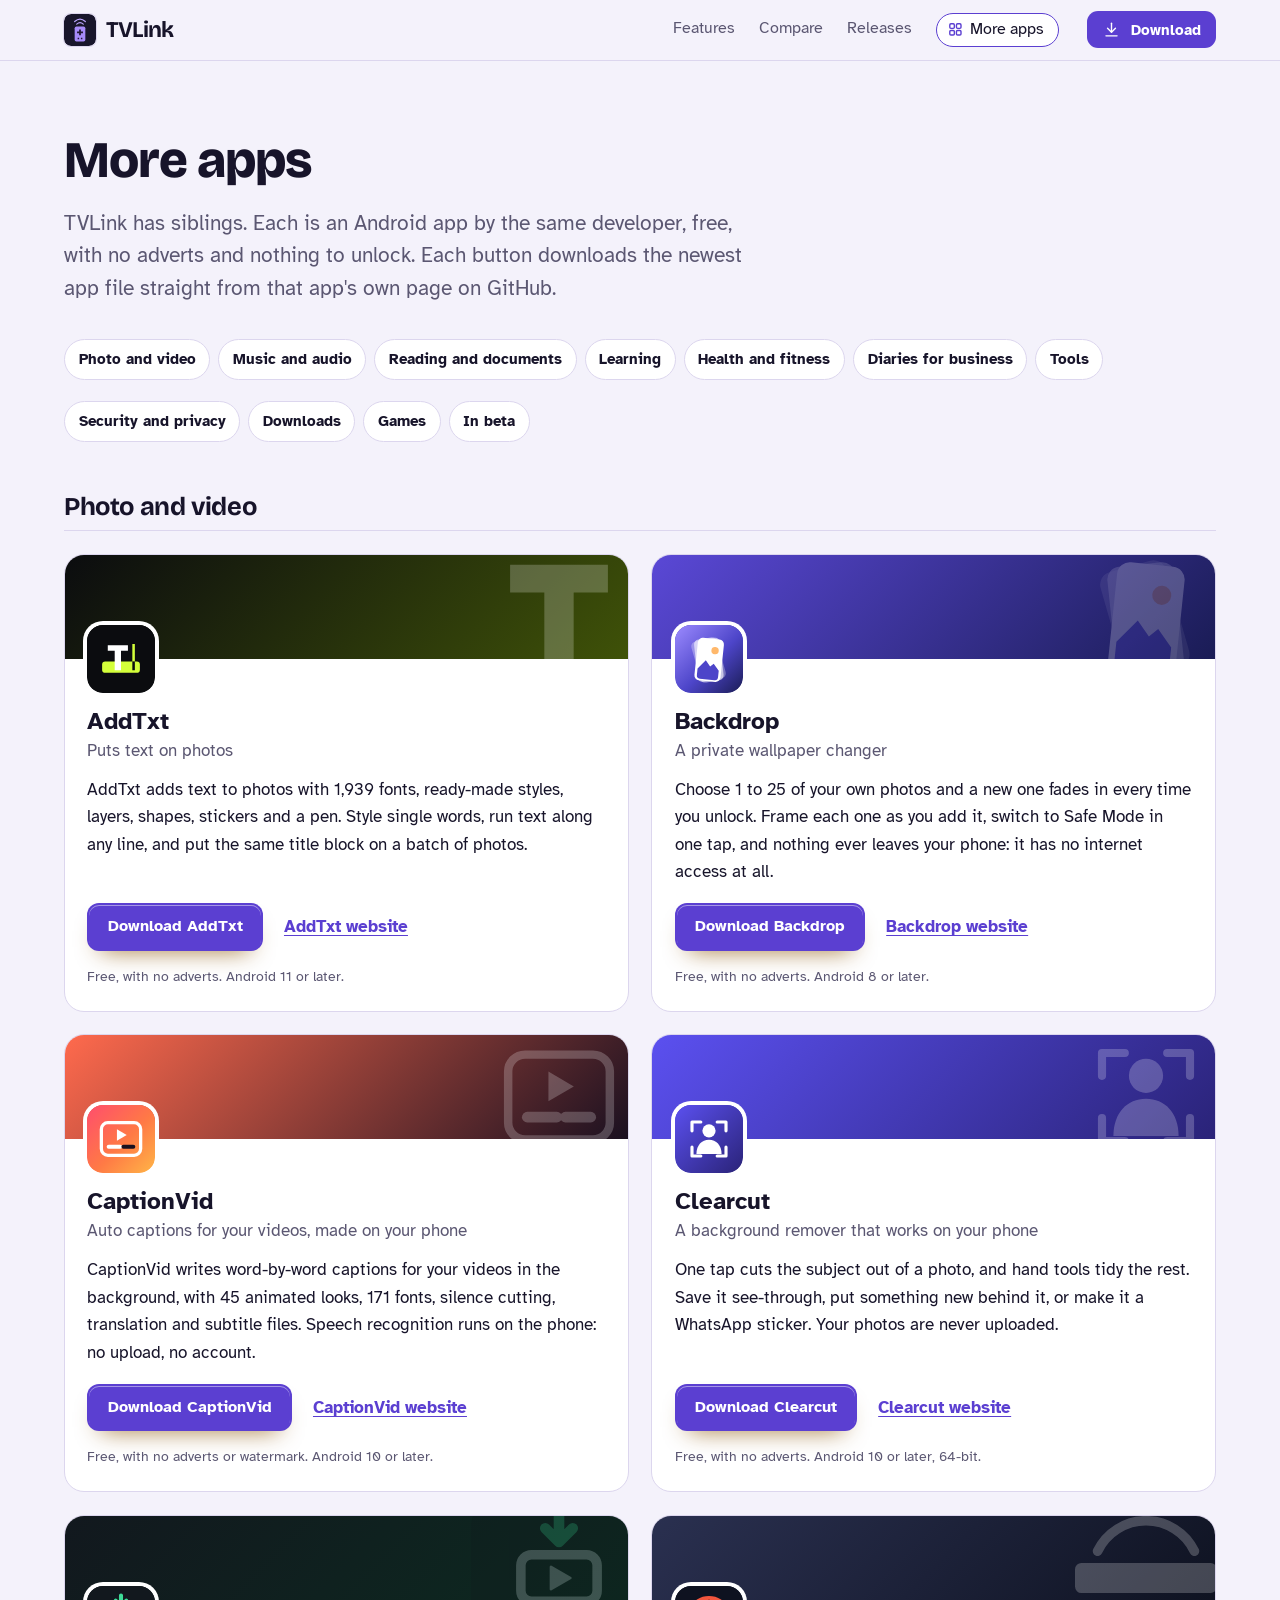
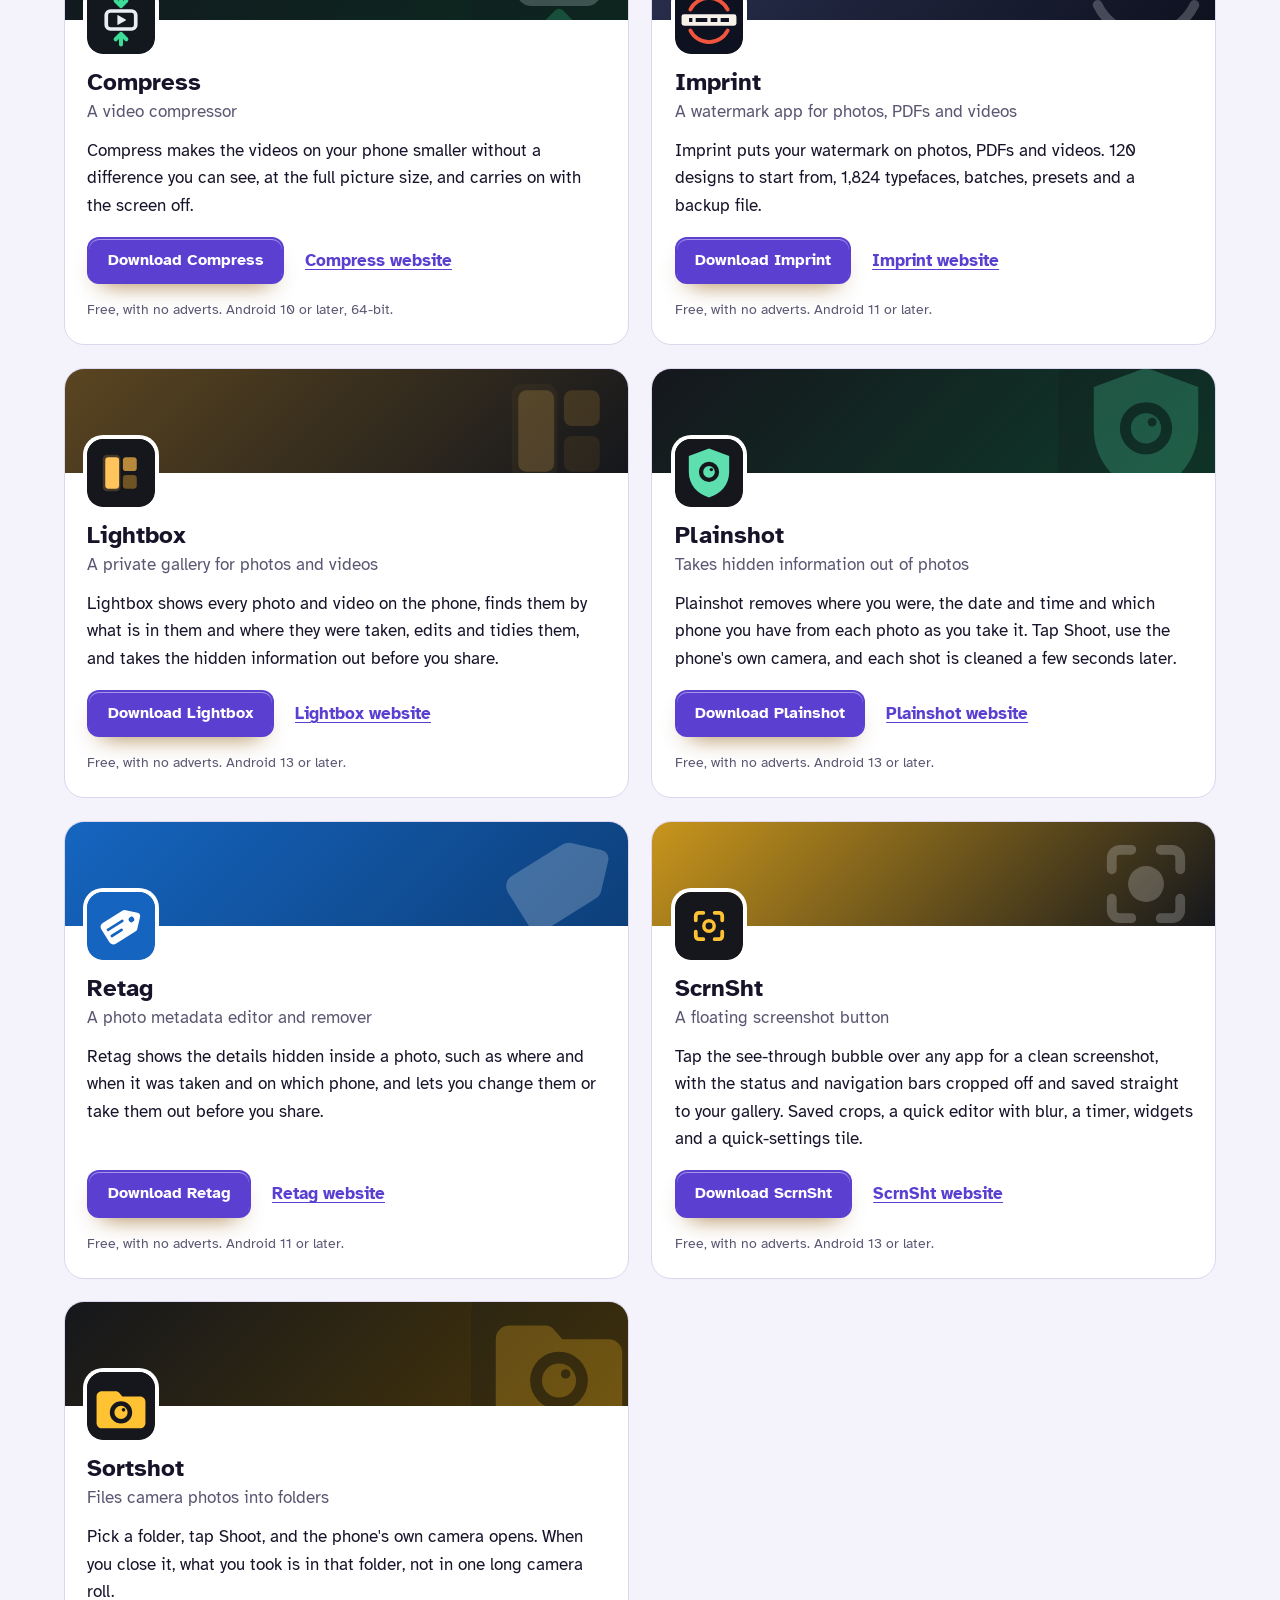
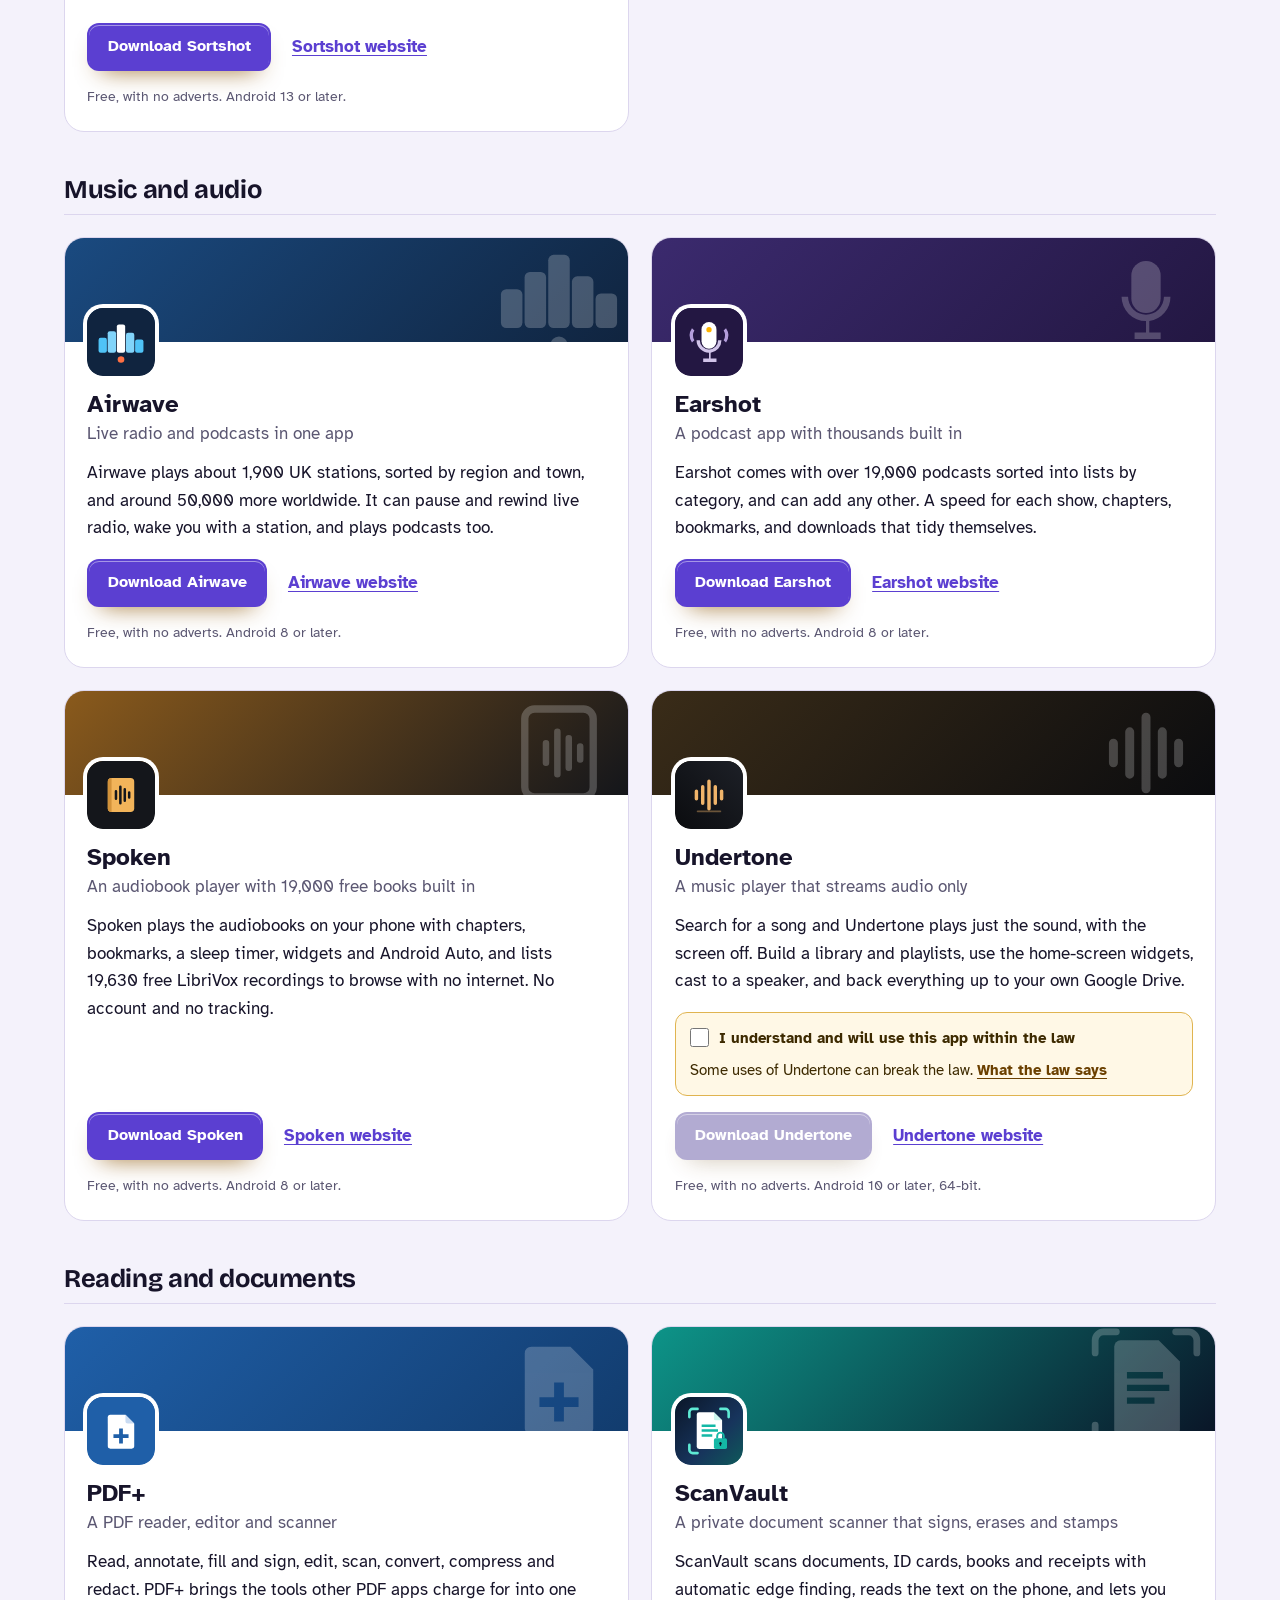
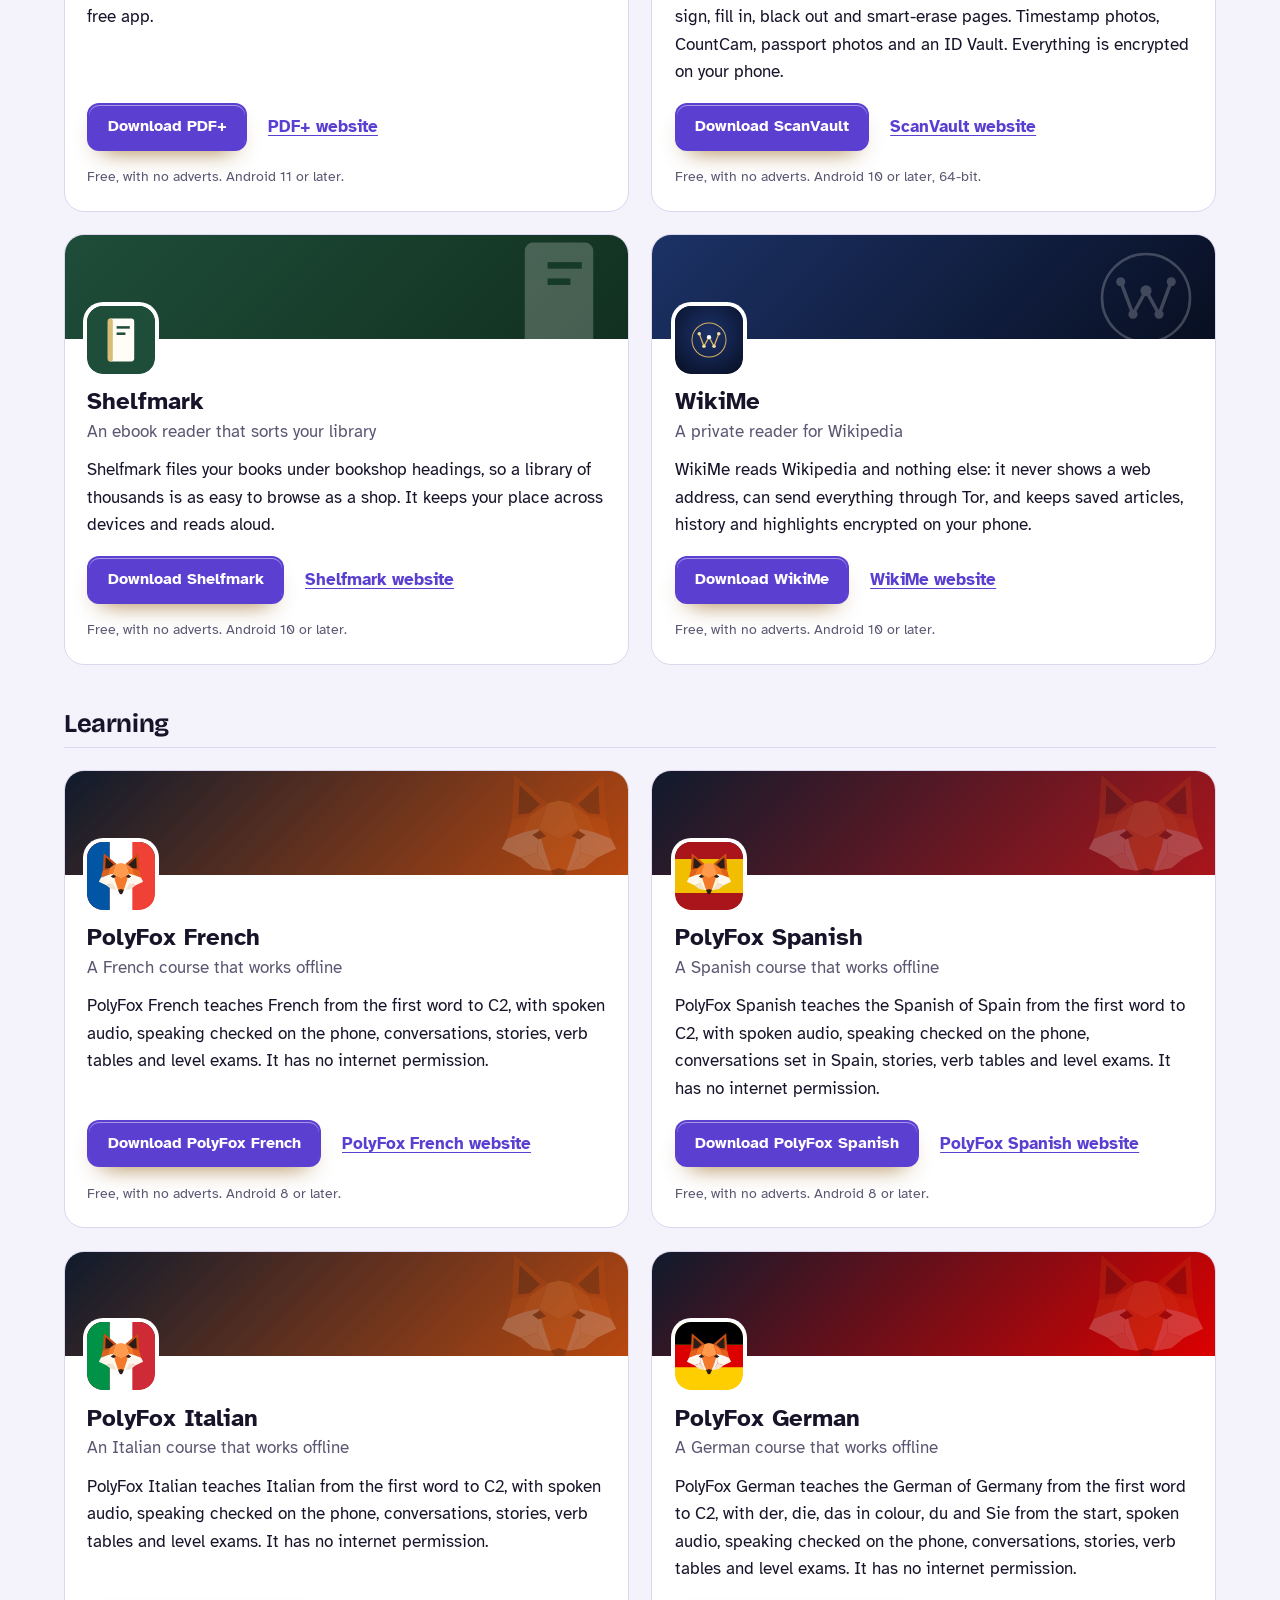
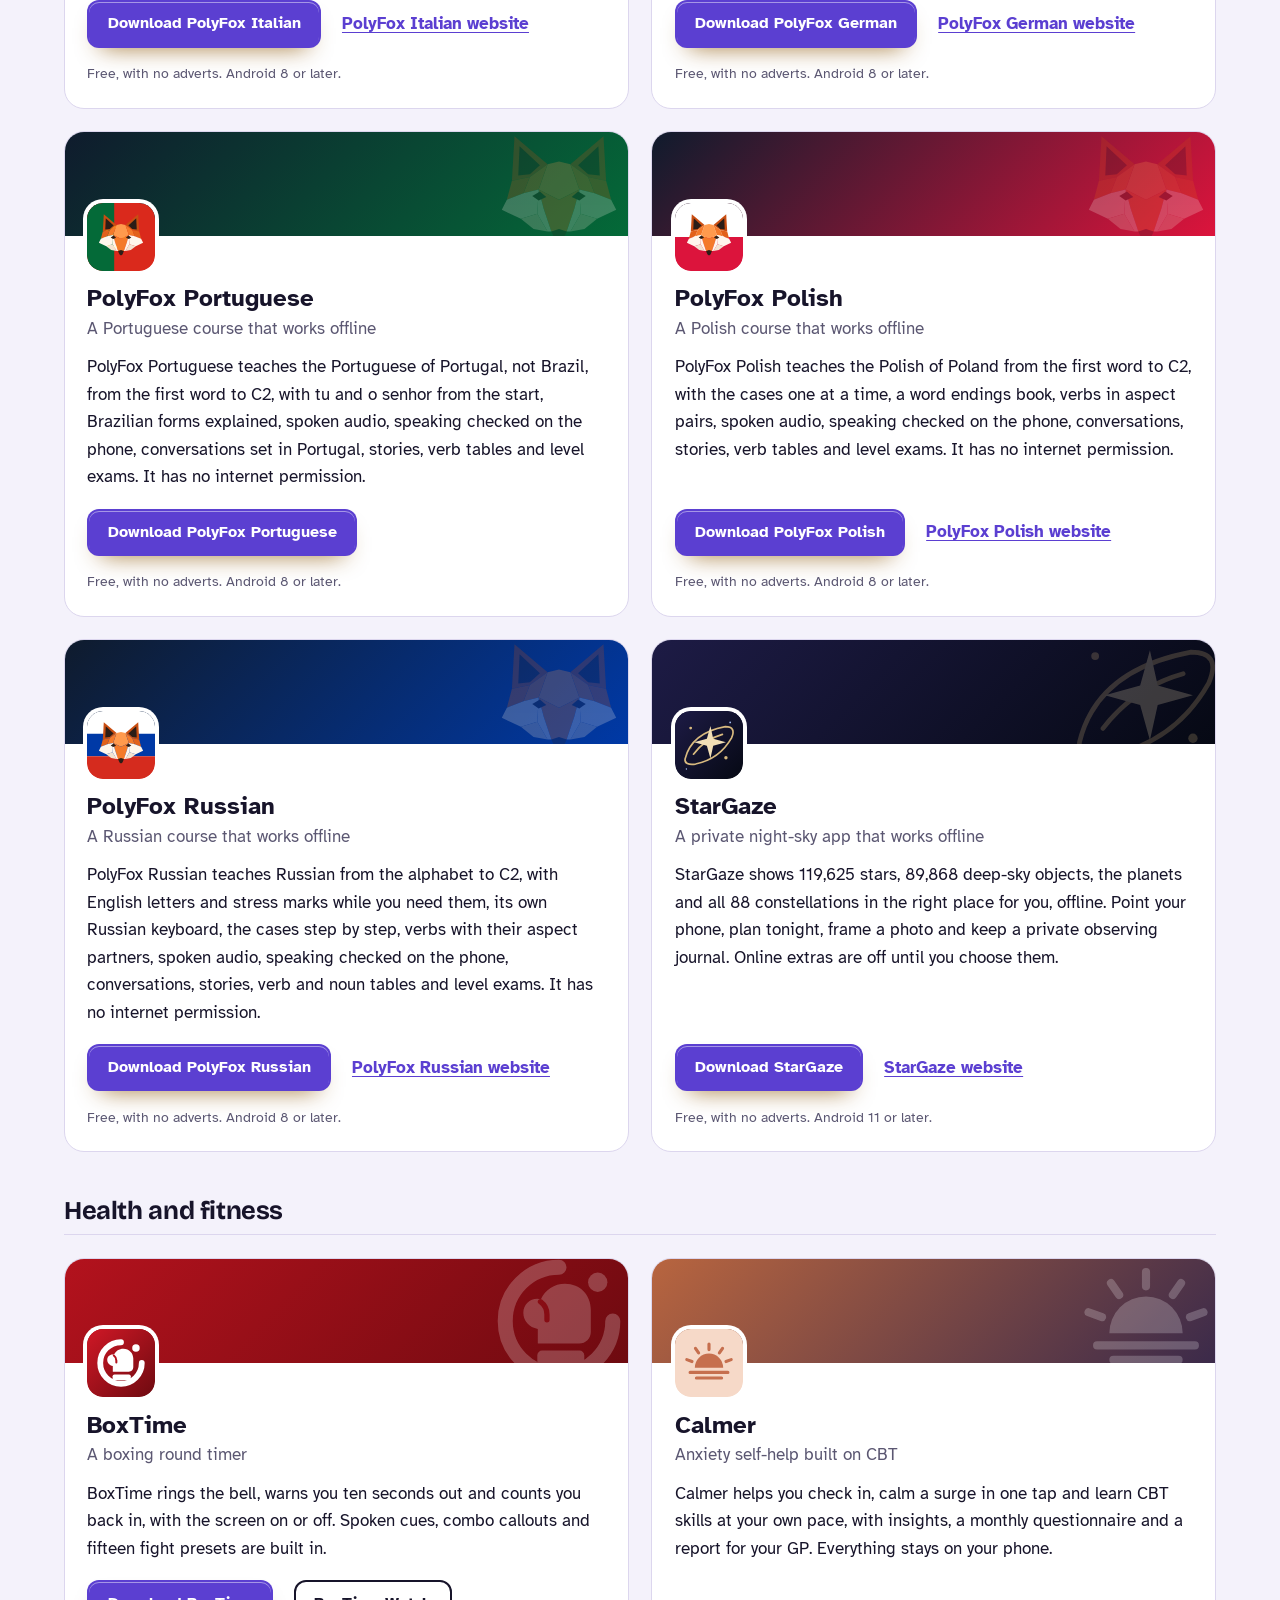
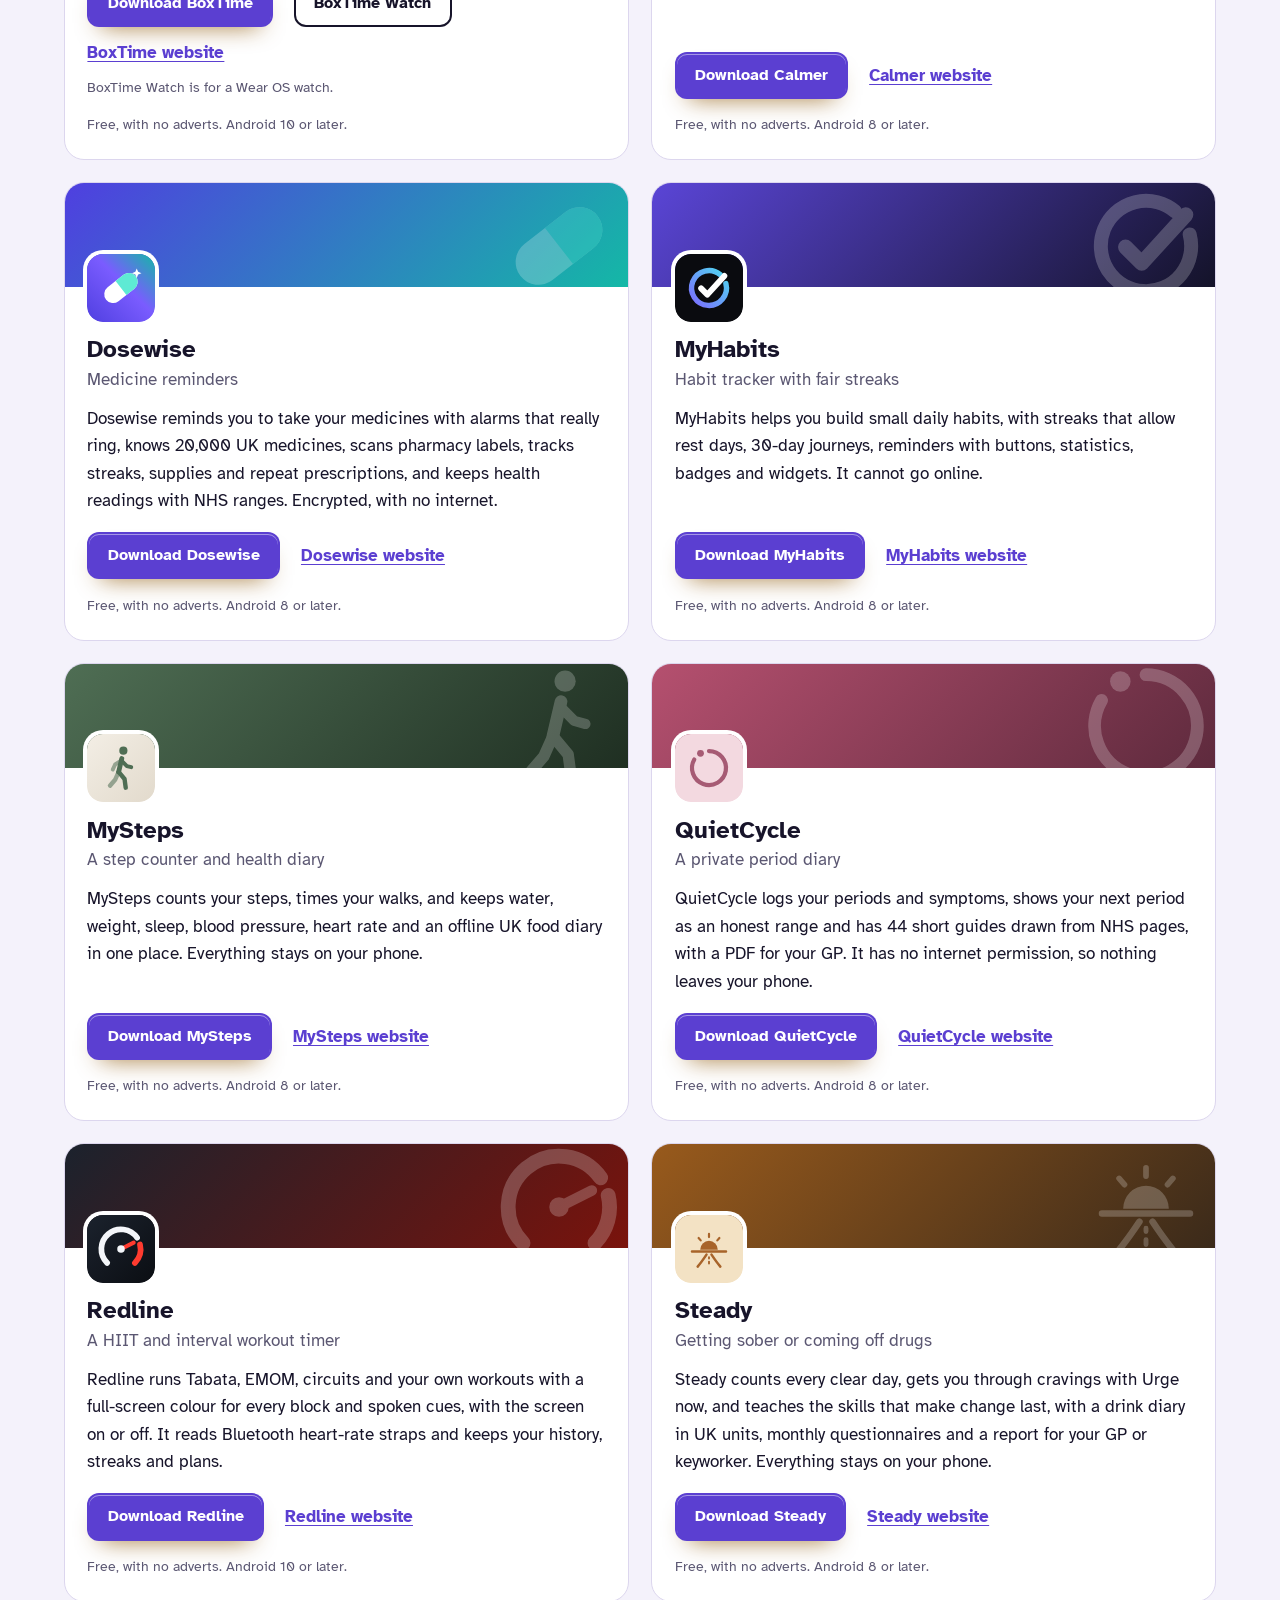
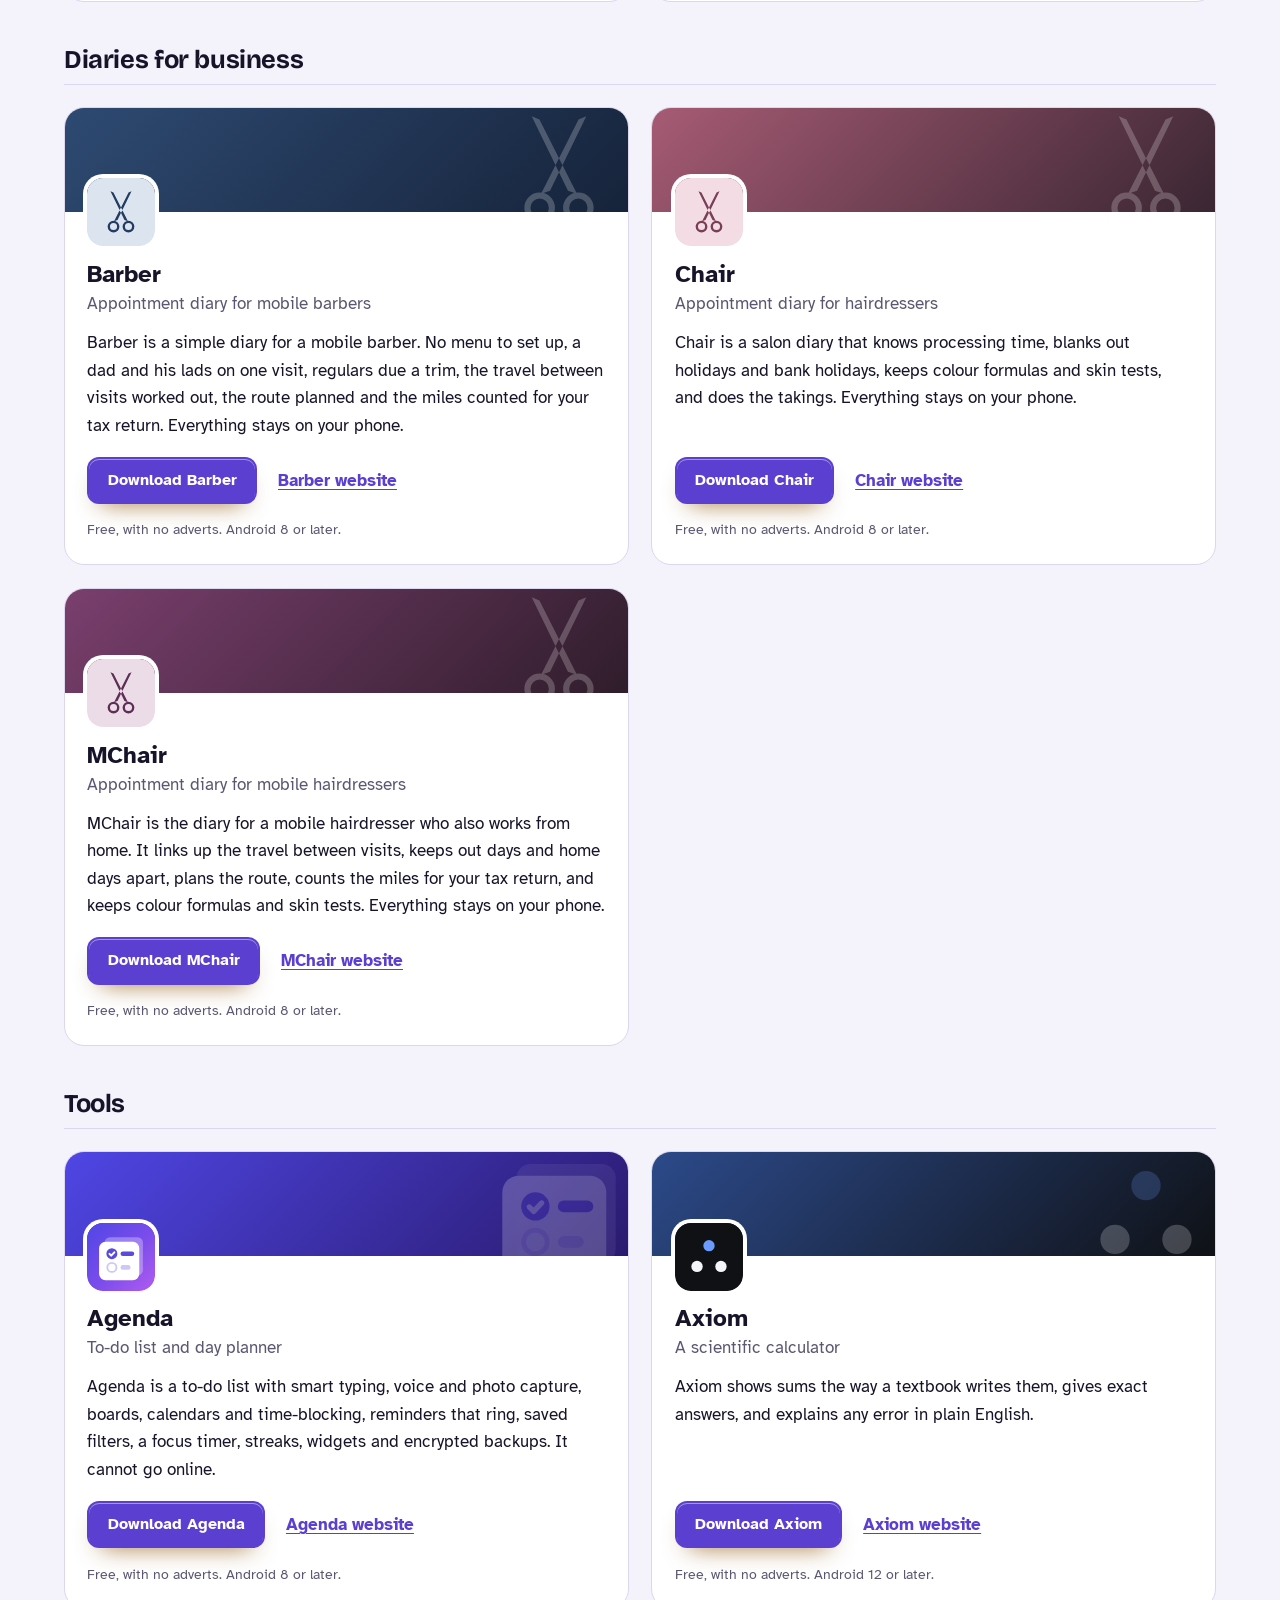
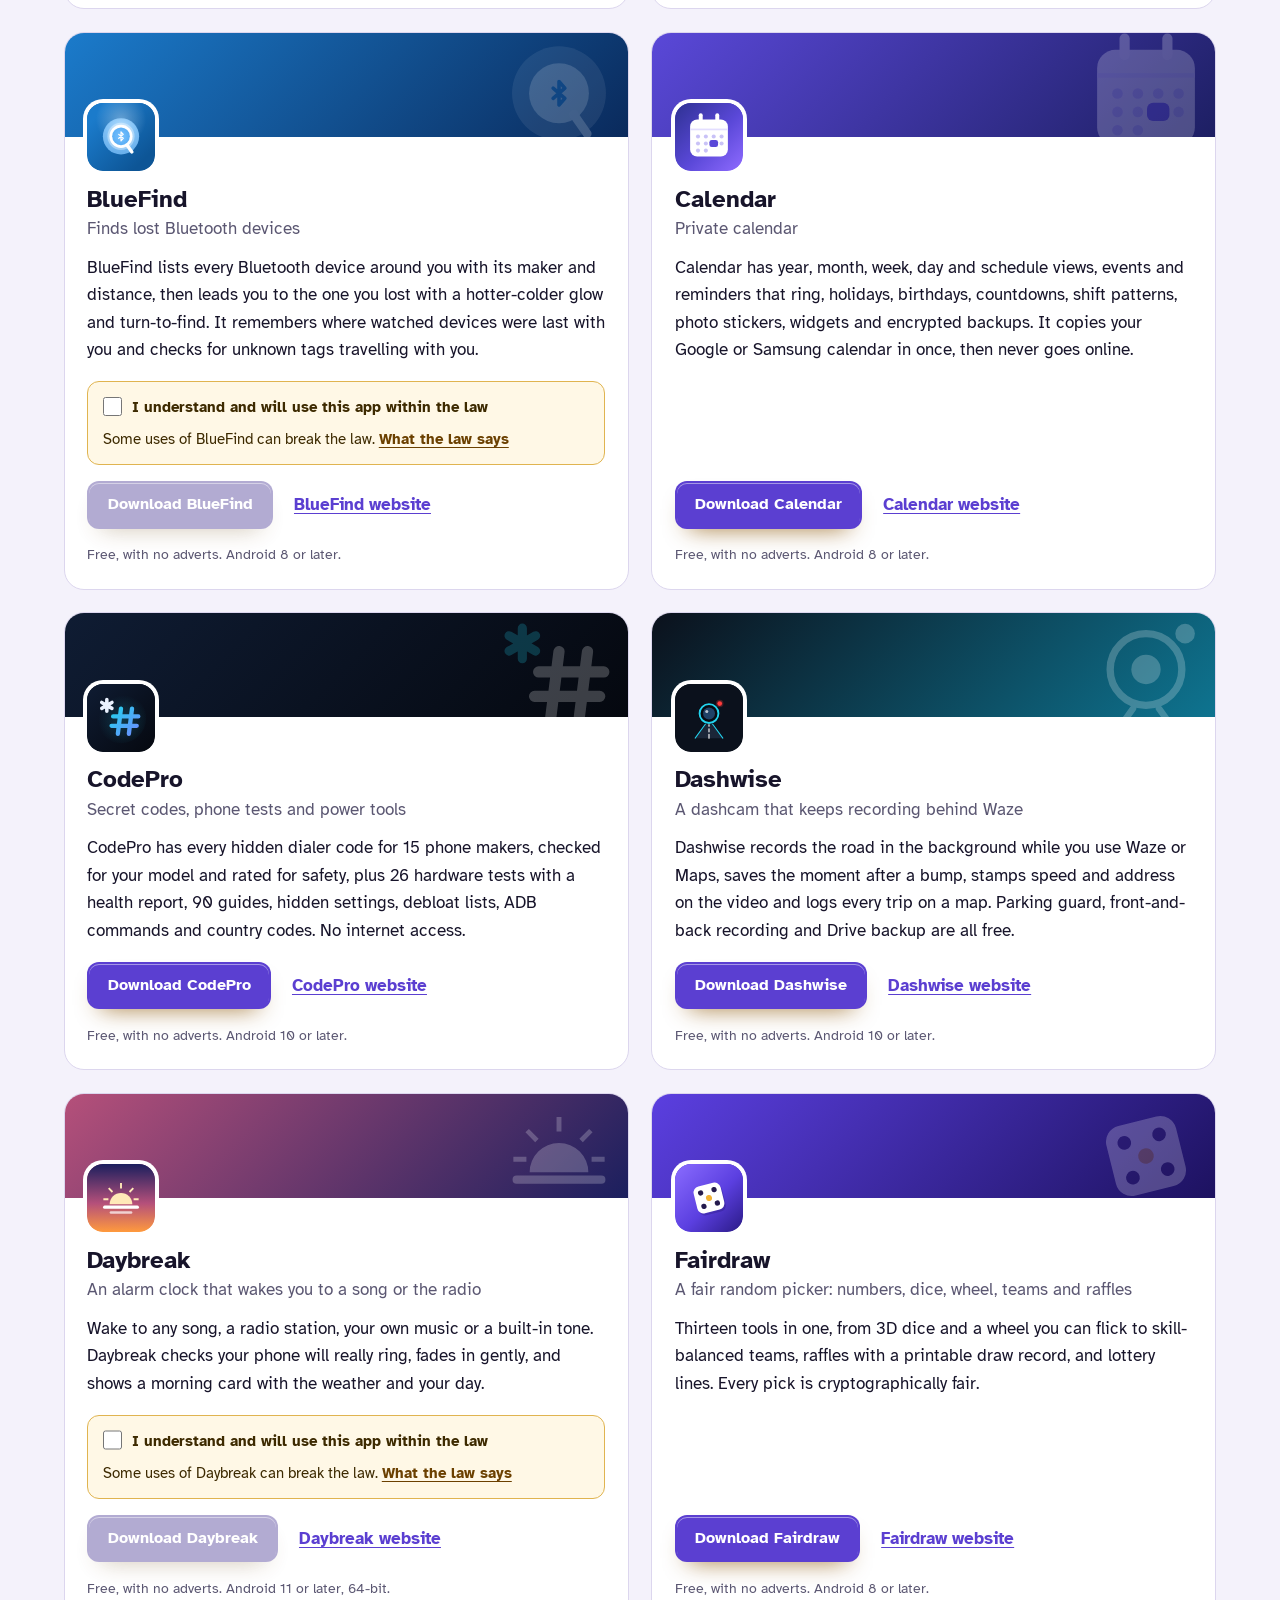
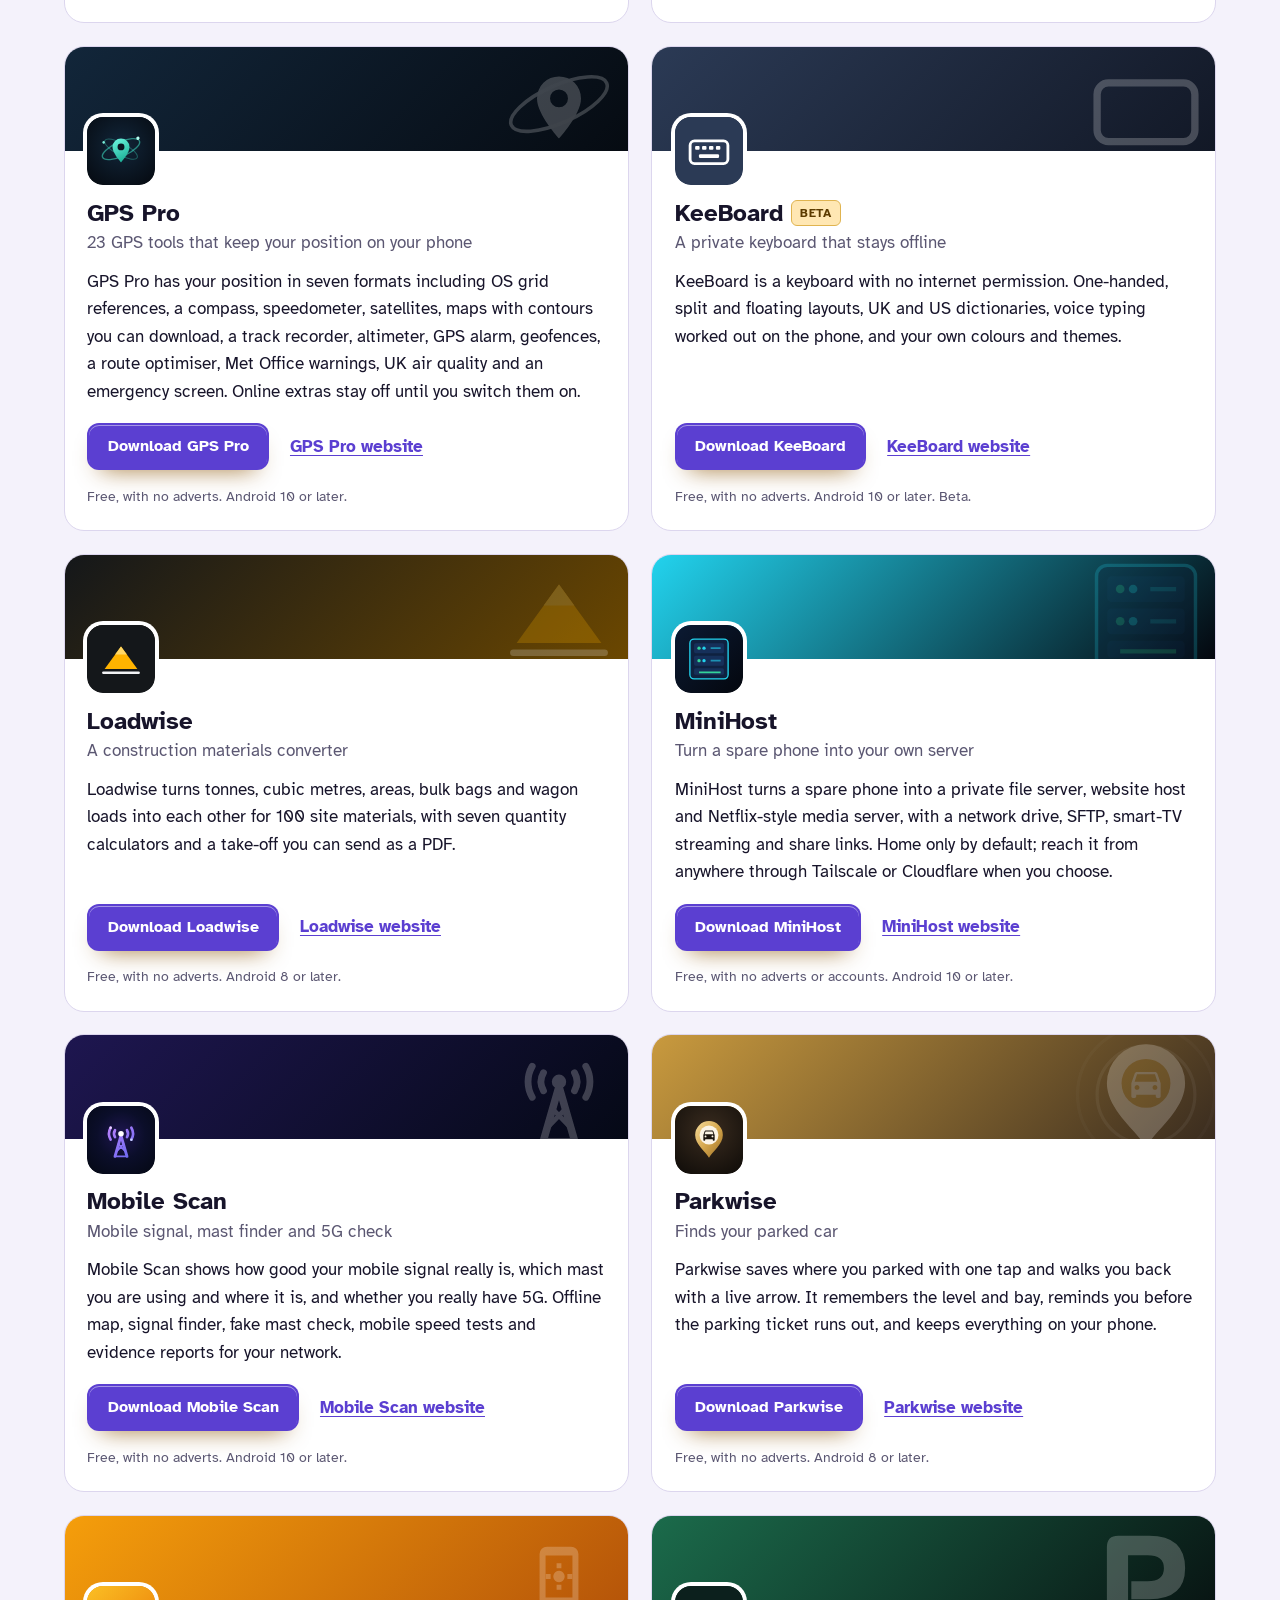
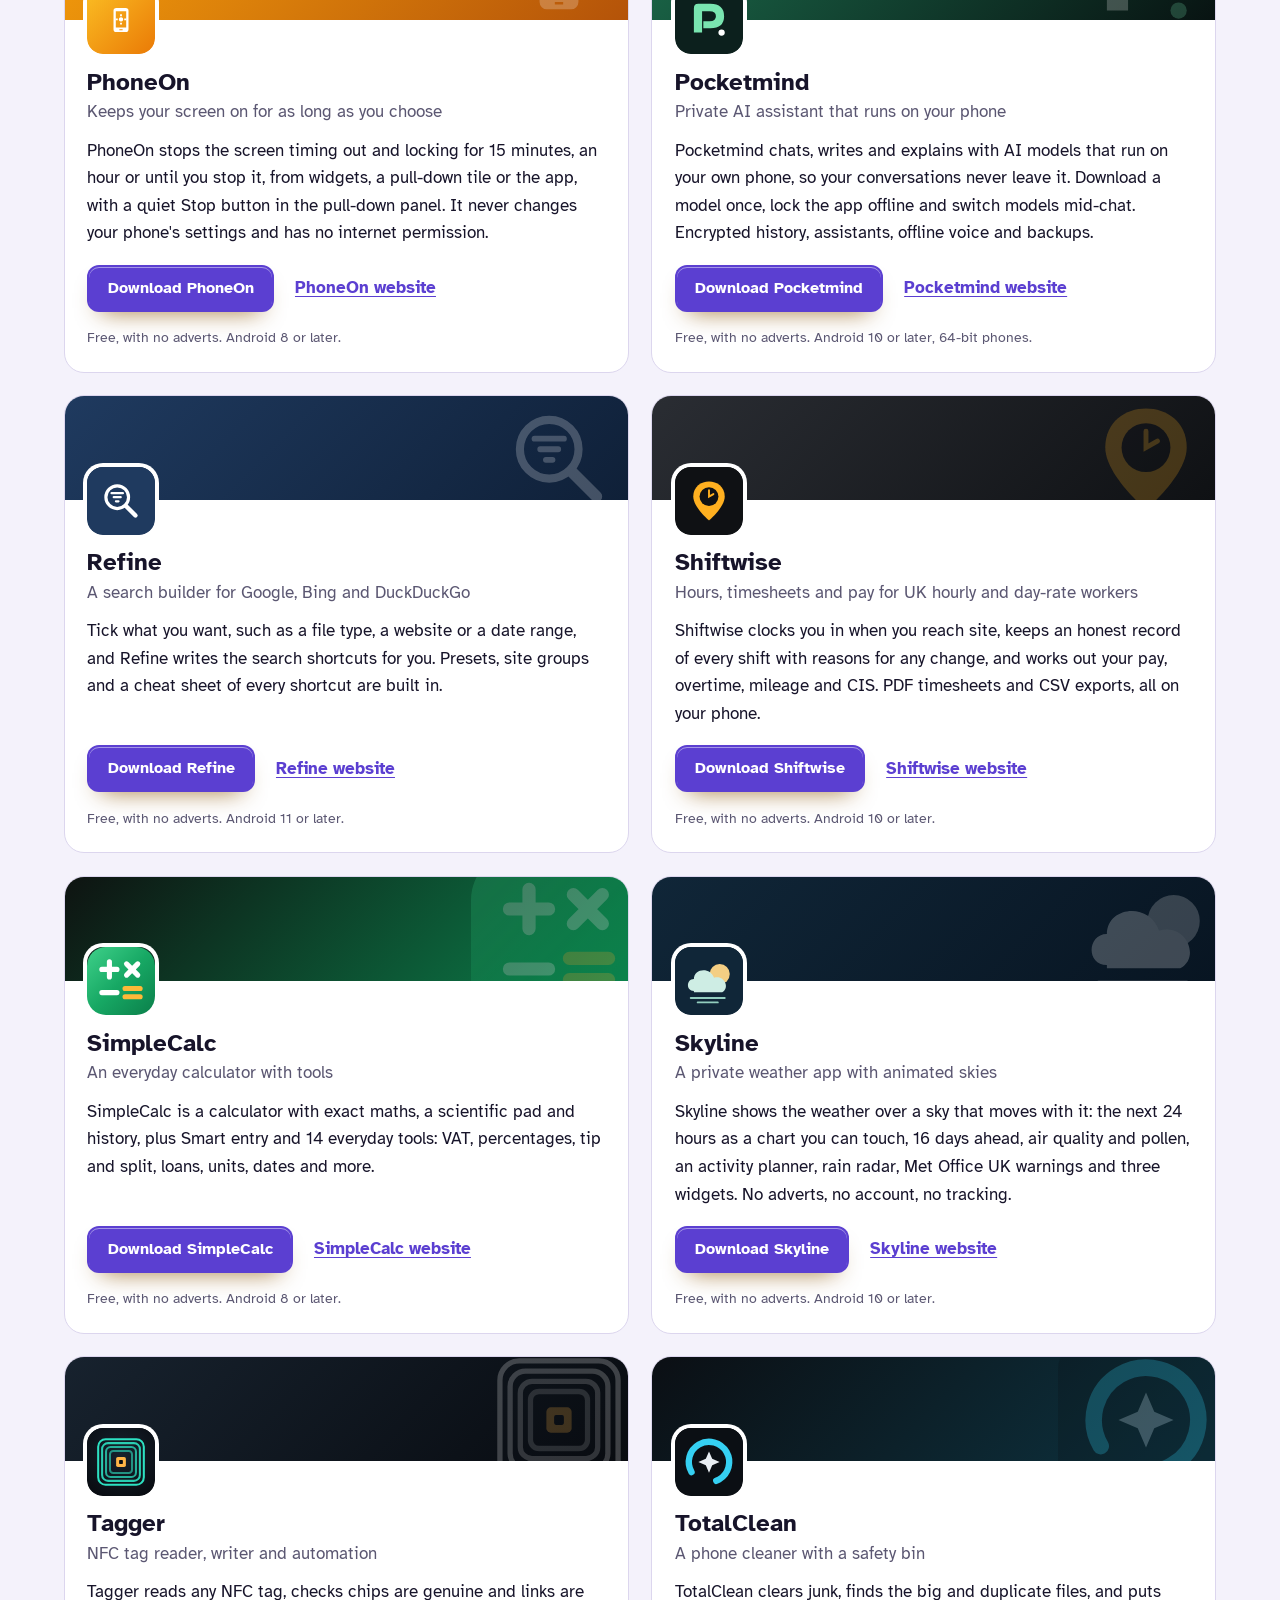
==== more-apps.html @ 2bce5c3e "More apps: add MegaGen" ====
<!DOCTYPE html>
<html lang="en-GB">
<head>
<meta charset="utf-8">
<meta name="viewport" content="width=device-width, initial-scale=1">
<title>More free Android apps from the maker of TVLink</title>
<meta name="description" content="All 92 free Android apps from the maker of TVLink, in one list by category, each with its download and a link to its website.">
<meta name="author" content="Jonathan Jackson">
<link rel="canonical" href="https://customgpter.github.io/tvlink/more-apps.html">
<meta name="theme-color" content="#f4f2fb" media="(prefers-color-scheme: light)">
<meta name="theme-color" content="#100e1d" media="(prefers-color-scheme: dark)">
<meta property="og:type" content="website">
<meta property="og:site_name" content="TVLink">
<meta property="og:title" content="More free Android apps from the maker of TVLink">
<meta property="og:description" content="All 92 free Android apps from the maker of TVLink, in one list by category, each with its download and a link to its website.">
<meta property="og:url" content="https://customgpter.github.io/tvlink/more-apps.html">
<meta property="og:image" content="https://customgpter.github.io/tvlink/assets/og.png">
<meta property="og:image:width" content="1200">
<meta property="og:image:height" content="630">
<meta property="og:image:alt" content="TVLink&#x27;s remote: power, input and guide keys above a large direction pad, with the Living room TV connected">
<meta property="og:locale" content="en_GB">
<meta name="twitter:card" content="summary_large_image">
<link rel="icon" href="./assets/favicon.svg" type="image/svg+xml">
<link rel="apple-touch-icon" href="./assets/apple-touch-icon.png">
<link rel="preload" href="./assets/fonts/bricolage-grotesque-latin.woff2" as="font" type="font/woff2" crossorigin>
<link rel="preload" href="./assets/fonts/atkinson-hyperlegible-latin-400-normal.woff2" as="font" type="font/woff2" crossorigin>
<link rel="stylesheet" href="./assets/site.css?v=1">
<link rel="stylesheet" href="./assets/house.css?v=1">
<script type="application/ld+json">{"@context":"https://schema.org","@type":"ItemList","name":"Apps from the maker of TVLink","url":"https://customgpter.github.io/tvlink/more-apps.html","itemListElement":[{"@type":"ListItem","position":1,"name":"AddTxt","url":"https://customgpter.github.io/addtxt/"},{"@type":"ListItem","position":2,"name":"Backdrop","url":"https://customgpter.github.io/backdrop/"},{"@type":"ListItem","position":3,"name":"CaptionVid","url":"https://customgpter.github.io/captionvid/"},{"@type":"ListItem","position":4,"name":"Clearcut","url":"https://customgpter.github.io/clearcut/"},{"@type":"ListItem","position":5,"name":"Compress","url":"https://customgpter.github.io/compress/"},{"@type":"ListItem","position":6,"name":"Imprint","url":"https://customgpter.github.io/imprint/"},{"@type":"ListItem","position":7,"name":"Lightbox","url":"https://customgpter.github.io/lightbox/"},{"@type":"ListItem","position":8,"name":"Plainshot","url":"https://customgpter.github.io/plainshot/"},{"@type":"ListItem","position":9,"name":"Retag","url":"https://customgpter.github.io/retag/"},{"@type":"ListItem","position":10,"name":"ScrnSht","url":"https://customgpter.github.io/scrnsht/"},{"@type":"ListItem","position":11,"name":"Sortshot","url":"https://customgpter.github.io/sortshot/"},{"@type":"ListItem","position":12,"name":"Airwave","url":"https://customgpter.github.io/airwave/"},{"@type":"ListItem","position":13,"name":"Earshot","url":"https://customgpter.github.io/earshot/"},{"@type":"ListItem","position":14,"name":"Spoken","url":"https://customgpter.github.io/spoken/"},{"@type":"ListItem","position":15,"name":"Undertone","url":"https://customgpter.github.io/undertone/"},{"@type":"ListItem","position":16,"name":"PDF+","url":"https://customgpter.github.io/pdfplus/"},{"@type":"ListItem","position":17,"name":"ScanVault","url":"https://customgpter.github.io/scanvault/"},{"@type":"ListItem","position":18,"name":"Shelfmark","url":"https://customgpter.github.io/shelfmark/"},{"@type":"ListItem","position":19,"name":"WikiMe","url":"https://customgpter.github.io/wikime/"},{"@type":"ListItem","position":20,"name":"PolyFox French","url":"https://customgpter.github.io/polyfox/"},{"@type":"ListItem","position":21,"name":"PolyFox German","url":"https://customgpter.github.io/polyfox-german/"},{"@type":"ListItem","position":22,"name":"PolyFox Polish","url":"https://customgpter.github.io/polyfox-polish/"},{"@type":"ListItem","position":23,"name":"PolyFox Russian","url":"https://customgpter.github.io/polyfox-russian/"},{"@type":"ListItem","position":24,"name":"StarGaze","url":"https://customgpter.github.io/stargaze/"},{"@type":"ListItem","position":25,"name":"BoxTime","url":"https://customgpter.github.io/boxtime/"},{"@type":"ListItem","position":26,"name":"Calmer","url":"https://customgpter.github.io/calmer/"},{"@type":"ListItem","position":27,"name":"Dosewise","url":"https://customgpter.github.io/dosewise/"},{"@type":"ListItem","position":28,"name":"MyHabits","url":"https://customgpter.github.io/myhabits/"},{"@type":"ListItem","position":29,"name":"MySteps","url":"https://customgpter.github.io/mysteps/"},{"@type":"ListItem","position":30,"name":"QuietCycle","url":"https://customgpter.github.io/quietcycle/"},{"@type":"ListItem","position":31,"name":"Redline","url":"https://customgpter.github.io/redline/"},{"@type":"ListItem","position":32,"name":"Steady","url":"https://customgpter.github.io/steady/"},{"@type":"ListItem","position":33,"name":"Barber","url":"https://customgpter.github.io/barber/"},{"@type":"ListItem","position":34,"name":"Chair","url":"https://customgpter.github.io/chair/"},{"@type":"ListItem","position":35,"name":"MChair","url":"https://customgpter.github.io/mchair/"},{"@type":"ListItem","position":36,"name":"Agenda","url":"https://customgpter.github.io/agenda/"},{"@type":"ListItem","position":37,"name":"Axiom","url":"https://customgpter.github.io/axiom/"},{"@type":"ListItem","position":38,"name":"BlueFind","url":"https://customgpter.github.io/bluefind/"},{"@type":"ListItem","position":39,"name":"Calendar","url":"https://customgpter.github.io/calendar/"},{"@type":"ListItem","position":40,"name":"CodePro","url":"https://customgpter.github.io/codepro/"},{"@type":"ListItem","position":41,"name":"Dashwise","url":"https://customgpter.github.io/dashwise/"},{"@type":"ListItem","position":42,"name":"Daybreak","url":"https://customgpter.github.io/daybreak/"},{"@type":"ListItem","position":43,"name":"Fairdraw","url":"https://customgpter.github.io/fairdraw/"},{"@type":"ListItem","position":44,"name":"GPS Pro","url":"https://customgpter.github.io/gpspro/"},{"@type":"ListItem","position":45,"name":"KeeBoard","url":"https://customgpter.github.io/keeboard/"},{"@type":"ListItem","position":46,"name":"Loadwise","url":"https://customgpter.github.io/loadwise/"},{"@type":"ListItem","position":47,"name":"MiniHost","url":"https://customgpter.github.io/minihost/"},{"@type":"ListItem","position":48,"name":"Mobile Scan","url":"https://customgpter.github.io/mobilescan/"},{"@type":"ListItem","position":49,"name":"Parkwise","url":"https://customgpter.github.io/parkwise/"},{"@type":"ListItem","position":50,"name":"Pocketmind","url":"https://customgpter.github.io/pocketmind/"},{"@type":"ListItem","position":51,"name":"Refine","url":"https://customgpter.github.io/refine/"},{"@type":"ListItem","position":52,"name":"Shiftwise","url":"https://customgpter.github.io/shiftwise/"},{"@type":"ListItem","position":53,"name":"SimpleCalc","url":"https://customgpter.github.io/simplecalc/"},{"@type":"ListItem","position":54,"name":"Skyline","url":"https://customgpter.github.io/skyline/"},{"@type":"ListItem","position":55,"name":"Tagger","url":"https://customgpter.github.io/tagger/"},{"@type":"ListItem","position":56,"name":"TotalClean","url":"https://customgpter.github.io/totalclean/"},{"@type":"ListItem","position":57,"name":"TVLink","url":"https://customgpter.github.io/tvlink/"},{"@type":"ListItem","position":58,"name":"Unbox","url":"https://customgpter.github.io/unbox/"},{"@type":"ListItem","position":59,"name":"WhatsKeep","url":"https://customgpter.github.io/whatskeep/"},{"@type":"ListItem","position":60,"name":"WiFi Scan","url":"https://customgpter.github.io/wifiscan/"},{"@type":"ListItem","position":61,"name":"Auditly","url":"https://customgpter.github.io/auditly/"},{"@type":"ListItem","position":62,"name":"Backchannel","url":"https://customgpter.github.io/backchannel/"},{"@type":"ListItem","position":63,"name":"ENotes","url":"https://customgpter.github.io/enotes/"},{"@type":"ListItem","position":64,"name":"FindMe","url":"https://customgpter.github.io/findme/"},{"@type":"ListItem","position":65,"name":"iLock","url":"https://customgpter.github.io/ilock/"},{"@type":"ListItem","position":66,"name":"ImSafe","url":"https://customgpter.github.io/imsafe/"},{"@type":"ListItem","position":67,"name":"IShred","url":"https://customgpter.github.io/ishred/"},{"@type":"ListItem","position":68,"name":"LockBox","url":"https://customgpter.github.io/lockbox/"},{"@type":"ListItem","position":69,"name":"PassVault","url":"https://customgpter.github.io/passvault/"},{"@type":"ListItem","position":70,"name":"SpyFind","url":"https://customgpter.github.io/spyfind/"},{"@type":"ListItem","position":71,"name":"TextWipe","url":"https://customgpter.github.io/textwipe/"},{"@type":"ListItem","position":72,"name":"Tracewire","url":"https://customgpter.github.io/tracewire/"},{"@type":"ListItem","position":73,"name":"Vigil","url":"https://customgpter.github.io/vigil/"},{"@type":"ListItem","position":74,"name":"Grab","url":"https://customgpter.github.io/grab/"},{"@type":"ListItem","position":75,"name":"Swarm","url":"https://customgpter.github.io/swarm/"},{"@type":"ListItem","position":76,"name":"Plane Games","url":"https://customgpter.github.io/plane-games/"},{"@type":"ListItem","position":77,"name":"Ninefold","url":"https://customgpter.github.io/ninefold/"},{"@type":"ListItem","position":78,"name":"Cubewise","url":"https://customgpter.github.io/cubewise/"},{"@type":"ListItem","position":79,"name":"Tilewise","url":"https://customgpter.github.io/tilewise/"},{"@type":"ListItem","position":80,"name":"Letterwise","url":"https://customgpter.github.io/letterwise/"},{"@type":"ListItem","position":81,"name":"Kingside","url":"https://customgpter.github.io/kingside/"},{"@type":"ListItem","position":82,"name":"Deckhand","url":"https://customgpter.github.io/deckhand/"},{"@type":"ListItem","position":83,"name":"SNESForge","url":"https://customgpter.github.io/snesforge/"},{"@type":"ListItem","position":84,"name":"Fame Boy","url":"https://customgpter.github.io/fameboy/"},{"@type":"ListItem","position":85,"name":"PSPPro","url":"https://customgpter.github.io/psppro/"},{"@type":"ListItem","position":86,"name":"MegaGen","url":"https://customgpter.github.io/megagen/"},{"@type":"ListItem","position":87,"name":"QVR","url":"https://customgpter.github.io/qvr/"},{"@type":"ListItem","position":88,"name":"QVR Watch","url":"https://customgpter.github.io/qvr-watch/"},{"@type":"ListItem","position":89,"name":"QVRLite","url":"https://customgpter.github.io/qvrlite/"},{"@type":"ListItem","position":90,"name":"Onionz","url":"https://customgpter.github.io/onionz/"},{"@type":"ListItem","position":91,"name":"OnionzWeb","url":"https://customgpter.github.io/onionzweb/"}]}</script>
<link rel="stylesheet" href="./assets/apps-list.css?v=1">
<script src="./assets/apps-list.js?v=1" defer></script>
</head>
<body>
<a class="skip" href="#main">Skip to content</a>
<header class="masthead">
<div class="wrap">
<a class="brand" href="./" aria-label="TVLink home"><svg viewBox="0 0 108 108" aria-hidden="true"><rect width="108" height="108" rx="24" fill="#18162b"/><path d="M36 25.5Q54 9 72 25.5M43 34Q54 24.5 65 34" fill="none" stroke="#bca6ff" stroke-width="4" stroke-linecap="round"/><rect x="36" y="42" width="36" height="51" rx="6" fill="#a78bfa"/><path fill="#221a36" d="M51 52h6v7h7v6h-7v7h-6v-7h-7v-6h7zM46 80h5v5h-5zM57 80h5v5h-5z"/></svg><span>TVLink</span></a>
<nav aria-label="Main"><ul><li><a href="./#features">Features</a></li><li><a href="./compare.html">Compare</a></li><li><a href="./releases.html">Releases</a></li><li><a class="more-apps" href="./more-apps.html" aria-current="page"><svg class="ico" viewBox="0 0 24 24" aria-hidden="true"><rect x="4" y="4" width="6.5" height="6.5" rx="1.6"/><rect x="13.5" y="4" width="6.5" height="6.5" rx="1.6"/><rect x="4" y="13.5" width="6.5" height="6.5" rx="1.6"/><rect x="13.5" y="13.5" width="6.5" height="6.5" rx="1.6"/></svg>More apps</a></li></ul></nav>
<a class="button small" href="https://github.com/CustomGPTer/tvlink/releases/latest/download/TVLink.apk"><svg class="ico" viewBox="0 0 24 24" aria-hidden="true"><path d="M12 4v11"/><path d="M7 10.5l5 5 5-5"/><path d="M5 20h14"/></svg>Download</a>
</div>
</header>
<main id="main" class="doc">
<div class="wrap">
<div class="measure">
<h1>More apps</h1>
<p class="lede">TVLink has siblings. Each is an Android app by the same developer, free, with no adverts and nothing to unlock. Each button downloads the newest app file straight from that app's own page on GitHub.</p>
</div>
<!-- apps:start -->
<nav class="mapps-jump" aria-label="App groups"><ul><li><a href="#apps-photo">Photo and video</a></li><li><a href="#apps-audio">Music and audio</a></li><li><a href="#apps-reading">Reading and documents</a></li><li><a href="#apps-learning">Learning</a></li><li><a href="#apps-health">Health and fitness</a></li><li><a href="#apps-diaries">Diaries for business</a></li><li><a href="#apps-tools">Tools</a></li><li><a href="#apps-security">Security and privacy</a></li><li><a href="#apps-downloads">Downloads</a></li><li><a href="#apps-games">Games</a></li><li><a href="#apps-testing">In beta</a></li></ul></nav>
<div class="mapps-group" role="group" aria-labelledby="apps-photo"><h2 class="mapps-cat" id="apps-photo">Photo and video</h2>
<ul class="mapps"><li class="mapp" style="--b:#0b0c0f;--b2:#3f5208"><div class="mapp-cover" aria-hidden="true"><svg viewBox="0 0 108 108"><path fill="#fff" d="M24 22h60v17H63v49H45V39H24z"/></svg></div><div class="mapp-body"><svg class="mapp-icon" viewBox="0 0 108 108" aria-hidden="true"><rect width="108" height="108" rx="24" fill="#0b0c0f"/><path fill="#d4ff3a" d="M29 58h50a5 5 0 0 1 5 5v8a5 5 0 0 1-5 5H29a5 5 0 0 1-5-5v-8a5 5 0 0 1 5-5z"/><path fill="#fff" d="M33 32h32v9H54v31H44V41H33z"/><path fill="#d4ff3a" d="M72 30h4v28h-4z"/><path fill="#0b0c0f" d="M72 58h4v14h-4z"/></svg><h3>AddTxt</h3><p class="mapp-kind">Puts text on photos</p><p class="mapp-say">AddTxt adds text to photos with 1,939 fonts, ready-made styles, layers, shapes, stickers and a pen. Style single words, run text along any line, and put the same title block on a batch of photos.</p><p class="mapp-go"><a class="button" href="https://github.com/CustomGPTer/addtxt/releases/latest/download/AddTxt.apk">Download AddTxt</a><a class="mapp-site" href="https://customgpter.github.io/addtxt/">AddTxt website</a></p><p class="mapp-needs">Free, with no adverts. Android 11 or later.</p></div></li>
<li class="mapp" style="--b:#5a48d6;--b2:#1a1c55"><div class="mapp-cover" aria-hidden="true"><svg viewBox="0 0 108 108"><g transform="translate(54 58) scale(1.3) translate(-54 -58)"><rect x="38" y="30" width="32" height="52" rx="6" fill="#fff" fill-opacity=".3" transform="rotate(-16 54 58)"/><rect x="38" y="30" width="32" height="52" rx="6" fill="#fff" fill-opacity=".6" transform="rotate(-6 54 58)"/><g transform="rotate(6 54 58)"><rect x="38" y="30" width="32" height="52" rx="6" fill="#fff"/><path d="M41 68l9-11 6 7 4-4 7 8v8a4 4 0 0 1-4 4H45a4 4 0 0 1-4-4z" fill="#4d45c9"/><circle cx="60" cy="44" r="4.5" fill="#FFB86B"/></g></g></svg></div><div class="mapp-body"><svg class="mapp-icon" viewBox="0 0 108 108" aria-hidden="true"><defs><linearGradient id="i-backdrop-mapp-cc" x1="0" y1="0" x2="1" y2="1"><stop offset="0" stop-color="#9c8bff"/><stop offset=".55" stop-color="#4d45c9"/><stop offset="1" stop-color="#1a1c55"/></linearGradient></defs><rect width="108" height="108" rx="24" fill="url(#i-backdrop-mapp-cc)"/><g transform="translate(54 58) scale(1.3) translate(-54 -58)"><rect x="38" y="30" width="32" height="52" rx="6" fill="#fff" fill-opacity=".3" transform="rotate(-16 54 58)"/><rect x="38" y="30" width="32" height="52" rx="6" fill="#fff" fill-opacity=".6" transform="rotate(-6 54 58)"/><g transform="rotate(6 54 58)"><rect x="38" y="30" width="32" height="52" rx="6" fill="#fff"/><path d="M41 68l9-11 6 7 4-4 7 8v8a4 4 0 0 1-4 4H45a4 4 0 0 1-4-4z" fill="#4d45c9"/><circle cx="60" cy="44" r="4.5" fill="#FFB86B"/></g></g></svg><h3>Backdrop</h3><p class="mapp-kind">A private wallpaper changer</p><p class="mapp-say">Choose 1 to 25 of your own photos and a new one fades in every time you unlock. Frame each one as you add it, switch to Safe Mode in one tap, and nothing ever leaves your phone: it has no internet access at all.</p><p class="mapp-go"><a class="button" href="https://github.com/CustomGPTer/backdrop/releases/latest/download/Backdrop.apk">Download Backdrop</a><a class="mapp-site" href="https://customgpter.github.io/backdrop/">Backdrop website</a></p><p class="mapp-needs">Free, with no adverts. Android 8 or later.</p></div></li>
<li class="mapp" style="--b:#ff6a4d;--b2:#1a1020"><div class="mapp-cover" aria-hidden="true"><svg viewBox="0 0 108 108"><g transform="translate(54 54) scale(1.3) translate(-54 -54)"><path d="M38,34 h32 a8,8 0 0 1 8,8 v24 a8,8 0 0 1 -8,8 h-32 a8,8 0 0 1 -8,-8 v-24 a8,8 0 0 1 8,-8 z" fill="none" stroke="#fff" stroke-width="4"/><path d="M49,42 L61,49 L49,56 Z" fill="#fff"/><path d="M39,61 h14 a2.5,2.5 0 0 1 0,5 h-14 a2.5,2.5 0 0 1 0,-5 z" fill="#fff"/><path d="M57,61 h12 a2.5,2.5 0 0 1 0,5 h-12 a2.5,2.5 0 0 1 0,-5 z" fill="#ffffff"/></g></svg></div><div class="mapp-body"><svg class="mapp-icon" viewBox="0 0 108 108" aria-hidden="true"><defs><linearGradient id="i-captionvid-cvbg" x1="0" y1="0" x2="1" y2="1"><stop offset="0" stop-color="#ff4d6d"/><stop offset=".55" stop-color="#ff7a45"/><stop offset="1" stop-color="#ffb547"/></linearGradient></defs><rect width="108" height="108" rx="24" fill="url(#i-captionvid-cvbg)"/><g transform="translate(54 54) scale(1.3) translate(-54 -54)"><path d="M38,34 h32 a8,8 0 0 1 8,8 v24 a8,8 0 0 1 -8,8 h-32 a8,8 0 0 1 -8,-8 v-24 a8,8 0 0 1 8,-8 z" fill="none" stroke="#fff" stroke-width="4"/><path d="M49,42 L61,49 L49,56 Z" fill="#fff"/><path d="M39,61 h14 a2.5,2.5 0 0 1 0,5 h-14 a2.5,2.5 0 0 1 0,-5 z" fill="#fff"/><path d="M57,61 h12 a2.5,2.5 0 0 1 0,5 h-12 a2.5,2.5 0 0 1 0,-5 z" fill="#1a1020"/></g></svg><h3>CaptionVid</h3><p class="mapp-kind">Auto captions for your videos, made on your phone</p><p class="mapp-say">CaptionVid writes word-by-word captions for your videos in the background, with 45 animated looks, 171 fonts, silence cutting, translation and subtitle files. Speech recognition runs on the phone: no upload, no account.</p><p class="mapp-go"><a class="button" href="https://github.com/CustomGPTer/captionvid/releases/latest/download/CaptionVid.apk">Download CaptionVid</a><a class="mapp-site" href="https://customgpter.github.io/captionvid/">CaptionVid website</a></p><p class="mapp-needs">Free, with no adverts or watermark. Android 10 or later.</p></div></li><li class="mapp" style="--b:#5b50f0;--b2:#2a2378"><div class="mapp-cover" aria-hidden="true"><svg viewBox="0 0 108 108"><circle cx="54" cy="41" r="10.5" fill="#fff"/><path d="M34 78c0-14.5 8.5-23 20-23s20 8.5 20 23z" fill="#fff"/><path d="M27 41V27h14M67 27h14v14M27 67v14h14M67 81h14V67" fill="none" stroke="#fff" stroke-width="5" stroke-linecap="round" stroke-linejoin="round"/></svg></div><div class="mapp-body"><svg class="mapp-icon" viewBox="0 0 108 108" aria-hidden="true"><defs><linearGradient id="i-clearcut-mapp-cc" x1="0" y1="0" x2="1" y2="1"><stop offset="0" stop-color="#5b50f0"/><stop offset="1" stop-color="#2a2378"/></linearGradient></defs><rect width="108" height="108" rx="24" fill="url(#i-clearcut-mapp-cc)"/><circle cx="54" cy="41" r="10.5" fill="#fff"/><path d="M34 78c0-14.5 8.5-23 20-23s20 8.5 20 23z" fill="#fff"/><path d="M27 41V27h14M67 27h14v14M27 67v14h14M67 81h14V67" fill="none" stroke="#fff" stroke-width="5" stroke-linecap="round" stroke-linejoin="round"/></svg><h3>Clearcut</h3><p class="mapp-kind">A background remover that works on your phone</p><p class="mapp-say">One tap cuts the subject out of a photo, and hand tools tidy the rest. Save it see-through, put something new behind it, or make it a WhatsApp sticker. Your photos are never uploaded.</p><p class="mapp-go"><a class="button" href="https://github.com/CustomGPTer/clearcut/releases/latest/download/Clearcut.apk">Download Clearcut</a><a class="mapp-site" href="https://customgpter.github.io/clearcut/">Clearcut website</a></p><p class="mapp-needs">Free, with no adverts. Android 10 or later, 64-bit.</p></div></li>
<li class="mapp" style="--b:#12181e;--b2:#0c2a20"><div class="mapp-cover" aria-hidden="true"><svg viewBox="0 0 108 108"><rect width="108" height="108" rx="24" fill="#12181e"/><g transform="translate(54 54) scale(1.3) translate(-54 -54)"><path fill="none" stroke="#e9eef3" stroke-width="4.5" stroke-linejoin="round" d="M41 43h26a5 5 0 0 1 5 5v12a5 5 0 0 1-5 5H41a5 5 0 0 1-5-5V48a5 5 0 0 1 5-5z"/><path fill="#e9eef3" d="M50.5 48.2l9.2 5.3a.6.6 0 0 1 0 1l-9.2 5.3a.6.6 0 0 1-.9-.5V48.7a.6.6 0 0 1 .9-.5z"/><path fill="none" stroke="#3ddc97" stroke-width="5" stroke-linecap="round" stroke-linejoin="round" d="M54 24v12M47.5 30.5 54 37l6.5-6.5M54 84V72M47.5 77.5 54 71l6.5 6.5"/></g></svg></div><div class="mapp-body"><svg class="mapp-icon" viewBox="0 0 108 108" aria-hidden="true"><rect width="108" height="108" rx="24" fill="#12181e"/><g transform="translate(54 54) scale(1.3) translate(-54 -54)"><path fill="none" stroke="#e9eef3" stroke-width="4.5" stroke-linejoin="round" d="M41 43h26a5 5 0 0 1 5 5v12a5 5 0 0 1-5 5H41a5 5 0 0 1-5-5V48a5 5 0 0 1 5-5z"/><path fill="#e9eef3" d="M50.5 48.2l9.2 5.3a.6.6 0 0 1 0 1l-9.2 5.3a.6.6 0 0 1-.9-.5V48.7a.6.6 0 0 1 .9-.5z"/><path fill="none" stroke="#3ddc97" stroke-width="5" stroke-linecap="round" stroke-linejoin="round" d="M54 24v12M47.5 30.5 54 37l6.5-6.5M54 84V72M47.5 77.5 54 71l6.5 6.5"/></g></svg><h3>Compress</h3><p class="mapp-kind">A video compressor</p><p class="mapp-say">Compress makes the videos on your phone smaller without a difference you can see, at the full picture size, and carries on with the screen off.</p><p class="mapp-go"><a class="button" href="https://github.com/CustomGPTer/compress/releases/latest/download/Compress.apk">Download Compress</a><a class="mapp-site" href="https://customgpter.github.io/compress/">Compress website</a></p><p class="mapp-needs">Free, with no adverts. Android 10 or later, 64-bit.</p></div></li>
<li class="mapp" style="--b:#2a3050;--b2:#0e1220"><div class="mapp-cover" aria-hidden="true"><svg viewBox="0 0 108 108"><g transform="translate(54 54) scale(1.32) translate(-54 -54)"><path d="M31.5 41.500A25 25 0 0 1 76.500 41.500" fill="none" stroke="#fff" stroke-width="4.5" stroke-linecap="round"/><path d="M76.500 66.500A25 25 0 0 1 31.500 66.500" fill="none" stroke="#fff" stroke-width="4.5" stroke-linecap="round"/><path fill="#fff" d="M24 47h60a3 3 0 0 1 3 3v8a3 3 0 0 1-3 3H24a3 3 0 0 1-3-3v-8a3 3 0 0 1 3-3z"/></g></svg></div><div class="mapp-body"><svg class="mapp-icon" viewBox="0 0 108 108" aria-hidden="true"><rect width="108" height="108" rx="24" fill="#0e1220"/><g transform="translate(54 54) scale(1.32) translate(-54 -54)"><path d="M31.5 41.500A25 25 0 0 1 76.500 41.500" fill="none" stroke="#f2553d" stroke-width="4.5" stroke-linecap="round"/><path d="M76.500 66.500A25 25 0 0 1 31.500 66.500" fill="none" stroke="#f2553d" stroke-width="4.5" stroke-linecap="round"/><path fill="#f6f2ea" d="M24 47h60a3 3 0 0 1 3 3v8a3 3 0 0 1-3 3H24a3 3 0 0 1-3-3v-8a3 3 0 0 1 3-3z"/><path fill="#0e1220" d="M30 51.500h4v5h-4zM38 51.500h14v5H38zM56 51.500h8v5h-8zM68 51.500h10v5H68z"/></g></svg><h3>Imprint</h3><p class="mapp-kind">A watermark app for photos, PDFs and videos</p><p class="mapp-say">Imprint puts your watermark on photos, PDFs and videos. 120 designs to start from, 1,824 typefaces, batches, presets and a backup file.</p><p class="mapp-go"><a class="button" href="https://github.com/CustomGPTer/imprint/releases/latest/download/Imprint.apk">Download Imprint</a><a class="mapp-site" href="https://customgpter.github.io/imprint/">Imprint website</a></p><p class="mapp-needs">Free, with no adverts. Android 11 or later.</p></div></li>
<li class="mapp" style="--b:#5a4520;--b2:#15171c"><div class="mapp-cover" aria-hidden="true"><svg viewBox="0 0 108 108"><path fill="#ffc45c" fill-opacity=".2" d="M32 25h14a7 7 0 0 1 7 7v44a7 7 0 0 1-7 7H32a7 7 0 0 1-7-7V32a7 7 0 0 1 7-7z"/><path fill="#ffc45c" d="M34 29h12a5 5 0 0 1 5 5v40a5 5 0 0 1-5 5H34a5 5 0 0 1-5-5V34a5 5 0 0 1 5-5z"/><path fill="#b8893a" d="M62 29h12a5 5 0 0 1 5 5v12a5 5 0 0 1-5 5H62a5 5 0 0 1-5-5V34a5 5 0 0 1 5-5z"/><path fill="#6e5425" d="M62 57h12a5 5 0 0 1 5 5v12a5 5 0 0 1-5 5H62a5 5 0 0 1-5-5V62a5 5 0 0 1 5-5z"/></svg></div><div class="mapp-body"><svg class="mapp-icon" viewBox="0 0 108 108" aria-hidden="true"><rect width="108" height="108" rx="24" fill="#15171c"/><path fill="#ffc45c" fill-opacity=".2" d="M32 25h14a7 7 0 0 1 7 7v44a7 7 0 0 1-7 7H32a7 7 0 0 1-7-7V32a7 7 0 0 1 7-7z"/><path fill="#ffc45c" d="M34 29h12a5 5 0 0 1 5 5v40a5 5 0 0 1-5 5H34a5 5 0 0 1-5-5V34a5 5 0 0 1 5-5z"/><path fill="#b8893a" d="M62 29h12a5 5 0 0 1 5 5v12a5 5 0 0 1-5 5H62a5 5 0 0 1-5-5V34a5 5 0 0 1 5-5z"/><path fill="#6e5425" d="M62 57h12a5 5 0 0 1 5 5v12a5 5 0 0 1-5 5H62a5 5 0 0 1-5-5V62a5 5 0 0 1 5-5z"/></svg><h3>Lightbox</h3><p class="mapp-kind">A private gallery for photos and videos</p><p class="mapp-say">Lightbox shows every photo and video on the phone, finds them by what is in them and where they were taken, edits and tidies them, and takes the hidden information out before you share.</p><p class="mapp-go"><a class="button" href="https://github.com/CustomGPTer/lightbox/releases/latest/download/Lightbox.apk">Download Lightbox</a><a class="mapp-site" href="https://customgpter.github.io/lightbox/">Lightbox website</a></p><p class="mapp-needs">Free, with no adverts. Android 13 or later.</p></div></li>
<li class="mapp" style="--b:#15171c;--b2:#0e3b2b"><div class="mapp-cover" aria-hidden="true"><svg viewBox="0 0 64 64"><rect width="64" height="64" rx="14" fill="#15171c"/><path d="M32 9l19 7v15c0 12-8 20.5-19 24-11-3.5-19-12-19-24V16z" fill="#5edfb0"/><circle cx="32" cy="31" r="9.5" fill="#15171c"/><circle cx="32" cy="31" r="5.5" fill="#5edfb0"/><circle cx="34.2" cy="28.8" r="1.6" fill="#15171c"/></svg></div><div class="mapp-body"><svg class="mapp-icon" viewBox="0 0 64 64" aria-hidden="true"><rect width="64" height="64" rx="14" fill="#15171c"/><path d="M32 9l19 7v15c0 12-8 20.5-19 24-11-3.5-19-12-19-24V16z" fill="#5edfb0"/><circle cx="32" cy="31" r="9.5" fill="#15171c"/><circle cx="32" cy="31" r="5.5" fill="#5edfb0"/><circle cx="34.2" cy="28.8" r="1.6" fill="#15171c"/></svg><h3>Plainshot</h3><p class="mapp-kind">Takes hidden information out of photos</p><p class="mapp-say">Plainshot removes where you were, the date and time and which phone you have from each photo as you take it. Tap Shoot, use the phone&#x27;s own camera, and each shot is cleaned a few seconds later.</p><p class="mapp-go"><a class="button" href="https://github.com/CustomGPTer/plainshot/releases/latest/download/Plainshot.apk">Download Plainshot</a><a class="mapp-site" href="https://customgpter.github.io/plainshot/">Plainshot website</a></p><p class="mapp-needs">Free, with no adverts. Android 13 or later.</p></div></li>
<li class="mapp" style="--b:#1565c0;--b2:#0d3f7a"><div class="mapp-cover" aria-hidden="true"><svg viewBox="0 0 108 108"><g transform="translate(54 54) scale(1.22) rotate(-32) translate(-54 -54)"><path fill="#fff" d="M36 38h30a6 6 0 0 1 4.2 1.8l11 11a4.5 4.5 0 0 1 0 6.4l-11 11a6 6 0 0 1-4.2 1.8H36a6 6 0 0 1-6-6V44a6 6 0 0 1 6-6z"/></g></svg></div><div class="mapp-body"><svg class="mapp-icon" viewBox="0 0 108 108" aria-hidden="true"><rect width="108" height="108" rx="24" fill="#1565c0"/><g transform="translate(54 54) scale(1.22) rotate(-32) translate(-54 -54)"><path fill="#fff" d="M36 38h30a6 6 0 0 1 4.2 1.8l11 11a4.5 4.5 0 0 1 0 6.4l-11 11a6 6 0 0 1-4.2 1.8H36a6 6 0 0 1-6-6V44a6 6 0 0 1 6-6z"/><circle cx="70" cy="54" r="3.6" fill="#1565c0"/><path fill="#1565c0" d="M37 47.5h22a1.75 1.75 0 0 1 0 3.5H37a1.75 1.75 0 0 1 0-3.5zM37 57h15a1.75 1.75 0 0 1 0 3.5H37a1.75 1.75 0 0 1 0-3.5z"/></g></svg><h3>Retag</h3><p class="mapp-kind">A photo metadata editor and remover</p><p class="mapp-say">Retag shows the details hidden inside a photo, such as where and when it was taken and on which phone, and lets you change them or take them out before you share.</p><p class="mapp-go"><a class="button" href="https://github.com/CustomGPTer/retag/releases/latest/download/Retag.apk">Download Retag</a><a class="mapp-site" href="https://customgpter.github.io/retag/">Retag website</a></p><p class="mapp-needs">Free, with no adverts. Android 11 or later.</p></div></li>
<li class="mapp" style="--b:#c9961c;--b2:#15171c"><div class="mapp-cover" aria-hidden="true"><svg viewBox="0 0 108 108"><path d="M33,45V38a5,5 0,0 1,5 -5H45 M63,33H70a5,5 0,0 1,5 5V45 M75,63V70a5,5 0,0 1,-5 5H63 M45,75H38a5,5 0,0 1,-5 -5V63" fill="none" stroke="#fff" stroke-width="6" stroke-linecap="round" stroke-linejoin="round"/><circle cx="54" cy="54" r="11" fill="#fff"/></svg></div><div class="mapp-body"><svg class="mapp-icon" viewBox="0 0 108 108" aria-hidden="true"><rect width="108" height="108" rx="24" fill="#15171c"/><path d="M33,45V38a5,5 0,0 1,5 -5H45 M63,33H70a5,5 0,0 1,5 5V45 M75,63V70a5,5 0,0 1,-5 5H63 M45,75H38a5,5 0,0 1,-5 -5V63" fill="none" stroke="#FFC233" stroke-width="6" stroke-linecap="round" stroke-linejoin="round"/><circle cx="54" cy="54" r="11" fill="#FFC233"/><circle cx="54" cy="54" r="5.5" fill="#15171c"/></svg><h3>ScrnSht</h3><p class="mapp-kind">A floating screenshot button</p><p class="mapp-say">Tap the see-through bubble over any app for a clean screenshot, with the status and navigation bars cropped off and saved straight to your gallery. Saved crops, a quick editor with blur, a timer, widgets and a quick-settings tile.</p><p class="mapp-go"><a class="button" href="https://github.com/CustomGPTer/scrnsht/releases/latest/download/ScrnSht.apk">Download ScrnSht</a><a class="mapp-site" href="https://customgpter.github.io/scrnsht/">ScrnSht website</a></p><p class="mapp-needs">Free, with no adverts. Android 13 or later.</p></div></li>
<li class="mapp" style="--b:#15171c;--b2:#4a3708"><div class="mapp-cover" aria-hidden="true"><svg viewBox="0 0 64 64"><rect width="64" height="64" rx="14" fill="#15171c"/><path d="M14 18h13c1.3 0 2.5.6 3.3 1.6L33.2 23H50c2.8 0 5 2.2 5 5v20c0 2.8-2.2 5-5 5H14c-2.8 0-5-2.2-5-5V23c0-2.8 2.2-5 5-5z" fill="#ffc233"/><circle cx="32" cy="38" r="10.5" fill="#15171c"/><circle cx="32" cy="38" r="6.2" fill="#ffc233"/><circle cx="34.4" cy="35.6" r="1.7" fill="#15171c"/></svg></div><div class="mapp-body"><svg class="mapp-icon" viewBox="0 0 64 64" aria-hidden="true"><rect width="64" height="64" rx="14" fill="#15171c"/><path d="M14 18h13c1.3 0 2.5.6 3.3 1.6L33.2 23H50c2.8 0 5 2.2 5 5v20c0 2.8-2.2 5-5 5H14c-2.8 0-5-2.2-5-5V23c0-2.8 2.2-5 5-5z" fill="#ffc233"/><circle cx="32" cy="38" r="10.5" fill="#15171c"/><circle cx="32" cy="38" r="6.2" fill="#ffc233"/><circle cx="34.4" cy="35.6" r="1.7" fill="#15171c"/></svg><h3>Sortshot</h3><p class="mapp-kind">Files camera photos into folders</p><p class="mapp-say">Pick a folder, tap Shoot, and the phone&#x27;s own camera opens. When you close it, what you took is in that folder, not in one long camera roll.</p><p class="mapp-go"><a class="button" href="https://github.com/CustomGPTer/sortshot/releases/latest/download/Sortshot.apk">Download Sortshot</a><a class="mapp-site" href="https://customgpter.github.io/sortshot/">Sortshot website</a></p><p class="mapp-needs">Free, with no adverts. Android 13 or later.</p></div></li></ul></div>
<div class="mapps-group" role="group" aria-labelledby="apps-audio"><h2 class="mapps-cat" id="apps-audio">Music and audio</h2>
<ul class="mapps"><li class="mapp" style="--b:#1a4a80;--b2:#10243f"><div class="mapp-cover" aria-hidden="true"><svg viewBox="0 0 108 108"><g transform="translate(54 54) scale(1.32) translate(-56 -55)"><rect x="29" y="50" width="10" height="18" rx="2.5" fill="#fff"/><rect x="40" y="42" width="10" height="26" rx="2.5" fill="#fff"/><rect x="51" y="34" width="10" height="34" rx="2.5" fill="#fff"/><rect x="62" y="44" width="10" height="24" rx="2.5" fill="#fff"/><rect x="73" y="52" width="10" height="16" rx="2.5" fill="#fff"/><circle cx="56" cy="76" r="4" fill="#fff"/></g></svg></div><div class="mapp-body"><svg class="mapp-icon" viewBox="0 0 108 108" aria-hidden="true"><rect width="108" height="108" rx="24" fill="#10243f"/><g transform="translate(54 54) scale(1.32) translate(-56 -55)"><rect x="29" y="50" width="10" height="18" rx="2.5" fill="#4fc3f7"/><rect x="40" y="42" width="10" height="26" rx="2.5" fill="#81d4fa"/><rect x="51" y="34" width="10" height="34" rx="2.5" fill="#fff"/><rect x="62" y="44" width="10" height="24" rx="2.5" fill="#81d4fa"/><rect x="73" y="52" width="10" height="16" rx="2.5" fill="#4fc3f7"/><circle cx="56" cy="76" r="4" fill="#ff7043"/></g></svg><h3>Airwave</h3><p class="mapp-kind">Live radio and podcasts in one app</p><p class="mapp-say">Airwave plays about 1,900 UK stations, sorted by region and town, and around 50,000 more worldwide. It can pause and rewind live radio, wake you with a station, and plays podcasts too.</p><p class="mapp-go"><a class="button" href="https://github.com/CustomGPTer/airwave/releases/latest/download/Airwave.apk">Download Airwave</a><a class="mapp-site" href="https://customgpter.github.io/airwave/">Airwave website</a></p><p class="mapp-needs">Free, with no adverts. Android 8 or later.</p></div></li>
<li class="mapp" style="--b:#3b2a6e;--b2:#231742"><div class="mapp-cover" aria-hidden="true"><svg viewBox="0 0 108 108"><path fill="#fff" d="M54 30a9 9 0 0 1 9 9v14a9 9 0 0 1-18 0V39a9 9 0 0 1 9-9z"/><path fill="#fff" d="M39 52h4a11 11 0 0 0 22 0h4a15 15 0 0 1-13 14.9V74h7v4H47v-4h7v-7.1A15 15 0 0 1 39 52z"/></svg></div><div class="mapp-body"><svg class="mapp-icon" viewBox="0 0 108 108" aria-hidden="true"><rect width="108" height="108" rx="24" fill="#231742"/><g transform="translate(54 54) scale(1.32) translate(-54 -54)"><path fill="#fff" d="M54 30a9 9 0 0 1 9 9v14a9 9 0 0 1-18 0V39a9 9 0 0 1 9-9z"/><path fill="#d1c4e9" d="M39 52h4a11 11 0 0 0 22 0h4a15 15 0 0 1-13 14.9V74h7v4H47v-4h7v-7.1A15 15 0 0 1 39 52z"/><circle cx="54" cy="39.2" r="3.2" fill="#ffb300"/><path fill="#b39ddb" d="M33.5 37.5l2.9 2.7a11 11 0 0 0 0 11.6l-2.9 2.7a15 15 0 0 1 0-17zM74.5 37.5a15 15 0 0 1 0 17l-2.9-2.7a11 11 0 0 0 0-11.6z"/></g></svg><h3>Earshot</h3><p class="mapp-kind">A podcast app with thousands built in</p><p class="mapp-say">Earshot comes with over 19,000 podcasts sorted into lists by category, and can add any other. A speed for each show, chapters, bookmarks, and downloads that tidy themselves.</p><p class="mapp-go"><a class="button" href="https://github.com/CustomGPTer/earshot/releases/latest/download/Earshot.apk">Download Earshot</a><a class="mapp-site" href="https://customgpter.github.io/earshot/">Earshot website</a></p><p class="mapp-needs">Free, with no adverts. Android 8 or later.</p></div></li>
<li class="mapp" style="--b:#8a5a1c;--b2:#14161b"><div class="mapp-cover" aria-hidden="true"><svg viewBox="0 0 108 108"><path d="M39,27h30a6,6 0 0 1 6,6v42a6,6 0 0 1 -6,6h-30a6,6 0 0 1 -6,-6v-42a6,6 0 0 1 6,-6z" fill="none" stroke="#fff" stroke-width="4.5" stroke-linejoin="round"/><path d="M46,48v12M53,41v26M60,45v18M67,50v8" fill="none" stroke="#fff" stroke-width="4" stroke-linecap="round"/></svg></div><div class="mapp-body"><svg class="mapp-icon" viewBox="0 0 108 108" aria-hidden="true"><rect width="108" height="108" rx="24" fill="#14161B"/><path fill="#F2B45A" d="M39,27h30a6,6 0 0 1 6,6v42a6,6 0 0 1 -6,6h-30a6,6 0 0 1 -6,-6v-42a6,6 0 0 1 6,-6z"/><path fill="#D2923A" d="M39,27a6,6 0 0 0 -6,6v42a6,6 0 0 0 6,6z"/><path d="M46,48v12M53,41v26M60,45v18M67,50v8" fill="none" stroke="#14161B" stroke-width="4" stroke-linecap="round"/></svg><h3>Spoken</h3><p class="mapp-kind">An audiobook player with 19,000 free books built in</p><p class="mapp-say">Spoken plays the audiobooks on your phone with chapters, bookmarks, a sleep timer, widgets and Android Auto, and lists 19,630 free LibriVox recordings to browse with no internet. No account and no tracking.</p><p class="mapp-go"><a class="button" href="https://github.com/CustomGPTer/spoken/releases/latest/download/Spoken.apk">Download Spoken</a><a class="mapp-site" href="https://customgpter.github.io/spoken/">Spoken website</a></p><p class="mapp-needs">Free, with no adverts. Android 8 or later.</p></div></li>
<li class="mapp is-gated" style="--b:#3a2c18;--b2:#0b0c0f"><div class="mapp-cover" aria-hidden="true"><svg viewBox="0 0 108 108"><path d="M34 48v12M44 41v26M54 32v44M64 41v26M74 48v12" fill="none" stroke="#fff" stroke-width="5.5" stroke-linecap="round"/></svg></div><div class="mapp-body"><svg class="mapp-icon" viewBox="0 0 108 108" aria-hidden="true"><defs><linearGradient id="i-undertone-G" x1="1" y1="0" x2="0" y2="1"><stop offset="0" stop-color="#1D2027"/><stop offset="1" stop-color="#0B0C0F"/></linearGradient></defs><rect width="108" height="108" rx="24" fill="url(#i-undertone-G)"/><path d="M34 48v12M44 41v26M54 32v44M64 41v26M74 48v12" fill="none" stroke="#F0B46A" stroke-width="5.5" stroke-linecap="round"/><path d="M36 80h36" fill="none" stroke="#F0B46A" stroke-opacity=".4" stroke-width="3" stroke-linecap="round"/></svg><h3>Undertone</h3><p class="mapp-kind">A music player that streams audio only</p><p class="mapp-say">Search for a song and Undertone plays just the sound, with the screen off. Build a library and playlists, use the home-screen widgets, cast to a speaker, and back everything up to your own Google Drive.</p><div class="mapp-law" data-gate><label><input type="checkbox"> I understand and will use this app within the law</label><p>Some uses of Undertone can break the law. <a href="https://customgpter.github.io/undertone/terms.html#law">What the law says</a></p><noscript><p>Turn on JavaScript to download, or use the <a href="https://customgpter.github.io/undertone/">Undertone website</a>.</p></noscript></div><p class="mapp-go"><a class="button" data-href="https://github.com/CustomGPTer/undertone/releases/latest/download/Undertone.apk" aria-disabled="true" role="link" tabindex="-1">Download Undertone</a><a class="mapp-site" href="https://customgpter.github.io/undertone/">Undertone website</a></p><p class="mapp-needs">Free, with no adverts. Android 10 or later, 64-bit.</p></div></li></ul></div>
<div class="mapps-group" role="group" aria-labelledby="apps-reading"><h2 class="mapps-cat" id="apps-reading">Reading and documents</h2>
<ul class="mapps"><li class="mapp" style="--b:#1f5fa8;--b2:#123c6e"><div class="mapp-cover" aria-hidden="true"><svg viewBox="0 0 108 108"><path fill="#fff" d="M37 28h24l14 14v36a4 4 0 0 1-4 4H37a4 4 0 0 1-4-4V32a4 4 0 0 1 4-4z"/><path fill="#1f5fa8" d="M51 50h6v9h9v6h-9v9h-6v-9h-9v-6h9z"/></svg></div><div class="mapp-body"><svg class="mapp-icon" viewBox="0 0 108 108" aria-hidden="true"><rect width="108" height="108" rx="24" fill="#1f5fa8"/><path fill="#fff" d="M37 28h24l14 14v36a4 4 0 0 1-4 4H37a4 4 0 0 1-4-4V32a4 4 0 0 1 4-4z"/><path fill="#c9dbf2" d="M61 28l14 14H65a4 4 0 0 1-4-4z"/><path fill="#1f5fa8" d="M51 50h6v9h9v6h-9v9h-6v-9h-9v-6h9z"/></svg><h3>PDF+</h3><p class="mapp-kind">A PDF reader, editor and scanner</p><p class="mapp-say">Read, annotate, fill and sign, edit, scan, convert, compress and redact. PDF+ brings the tools other PDF apps charge for into one free app.</p><p class="mapp-go"><a class="button" href="https://github.com/CustomGPTer/pdfplus/releases/latest/download/PDFPlus.apk">Download PDF+</a><a class="mapp-site" href="https://customgpter.github.io/pdfplus/">PDF+ website</a></p><p class="mapp-needs">Free, with no adverts. Android 11 or later.</p></div></li>
<li class="mapp" style="--b:#0d9488;--b2:#0a1628"><div class="mapp-cover" aria-hidden="true"><svg viewBox="0 0 108 108"><g transform="translate(54 54) scale(1.3) translate(-54 -55)"><path fill="#fff" d="M42,32h18l10,10v32a3,3 0,0 1,-3 3h-25a3,3 0,0 1,-3 -3v-39a3,3 0,0 1,3 -3z"/><path fill="#0E5A5A" d="M45,47h17v3h-17z M45,53h20v3h-20z M45,59h13v3h-13z"/><path fill="none" stroke="#fff" stroke-width="3.2" stroke-linecap="round" d="M30,38v-6a4,4 0,0 1,4 -4h6 M68,28h6a4,4 0,0 1,4 4v6 M30,72v6a4,4 0,0 0,4 4h6"/></g></svg></div><div class="mapp-body"><svg class="mapp-icon" viewBox="0 0 108 108" aria-hidden="true"><defs><linearGradient id="i-scanvault-svg_sv" x1="0" y1="0" x2="1" y2="1"><stop offset="0" stop-color="#0A1628"/><stop offset=".6" stop-color="#17345C"/><stop offset="1" stop-color="#0E5A5A"/></linearGradient></defs><rect width="108" height="108" rx="24" fill="url(#i-scanvault-svg_sv)"/><g transform="translate(54 54) scale(1.3) translate(-54 -55)"><path fill="#fff" d="M42,32h18l10,10v32a3,3 0,0 1,-3 3h-25a3,3 0,0 1,-3 -3v-39a3,3 0,0 1,3 -3z"/><path fill="#CCF5EE" d="M60,32l10,10h-8a2,2 0,0 1,-2 -2z"/><path fill="#14B8A6" d="M45,47h17v3h-17z M45,53h20v3h-20z M45,59h13v3h-13z"/><path fill="#14B8A6" d="M62,64h12a2,2 0,0 1,2 2v9a2,2 0,0 1,-2 2h-12a2,2 0,0 1,-2 -2v-9a2,2 0,0 1,2 -2z"/><path fill="none" stroke="#14B8A6" stroke-width="2.4" d="M64,64v-3a4,4 0,0 1,8 0v3"/><path fill="#0A1628" d="M68,68.5a1.6,1.6 0,1 1,-0.01 0z M67.2,69.5h1.6v3.5h-1.6z"/><path fill="none" stroke="#5EEAD4" stroke-width="3.2" stroke-linecap="round" d="M30,38v-6a4,4 0,0 1,4 -4h6 M68,28h6a4,4 0,0 1,4 4v6 M30,72v6a4,4 0,0 0,4 4h6"/></g></svg><h3>ScanVault</h3><p class="mapp-kind">A private document scanner that signs, erases and stamps</p><p class="mapp-say">ScanVault scans documents, ID cards, books and receipts with automatic edge finding, reads the text on the phone, and lets you sign, fill in, black out and smart-erase pages. Timestamp photos, CountCam, passport photos and an ID Vault. Everything is encrypted on your phone.</p><p class="mapp-go"><a class="button" href="https://github.com/CustomGPTer/scanvault/releases/latest/download/ScanVault.apk">Download ScanVault</a><a class="mapp-site" href="https://customgpter.github.io/scanvault/">ScanVault website</a></p><p class="mapp-needs">Free, with no adverts. Android 10 or later, 64-bit.</p></div></li>
<li class="mapp" style="--b:#1e4d3a;--b2:#12301f"><div class="mapp-cover" aria-hidden="true"><svg viewBox="0 0 108 108"><rect x="33" y="20" width="42" height="68" rx="5" fill="#fff"/><rect x="47" y="32" width="21" height="4" fill="#1e4d3a"/><rect x="47" y="42" width="14" height="4" fill="#1e4d3a"/></svg></div><div class="mapp-body"><svg class="mapp-icon" viewBox="0 0 108 108" aria-hidden="true"><rect width="108" height="108" rx="24" fill="#1e4d3a"/><rect x="33" y="20" width="42" height="68" rx="5" fill="#fffdf5"/><rect x="33" y="20" width="8" height="68" rx="4" fill="#d9bd76"/><rect x="47" y="32" width="21" height="4" fill="#1e4d3a"/><rect x="47" y="42" width="14" height="4" fill="#1e4d3a"/></svg><h3>Shelfmark</h3><p class="mapp-kind">An ebook reader that sorts your library</p><p class="mapp-say">Shelfmark files your books under bookshop headings, so a library of thousands is as easy to browse as a shop. It keeps your place across devices and reads aloud.</p><p class="mapp-go"><a class="button" href="https://github.com/CustomGPTer/shelfmark/releases/latest/download/Shelfmark.apk">Download Shelfmark</a><a class="mapp-site" href="https://customgpter.github.io/shelfmark/">Shelfmark website</a></p><p class="mapp-needs">Free, with no adverts. Android 10 or later.</p></div></li><li class="mapp" style="--b:#1c3266;--b2:#080f22"><div class="mapp-cover" aria-hidden="true"><svg viewBox="0 0 108 108"><circle cx="54" cy="54" r="27" fill="none" stroke="#fff" stroke-width="1.6"/><path d="M38.5,44 L46,64 L54,49.5 L62,64 L69.5,44" fill="none" stroke="#fff" stroke-width="2.1" stroke-linejoin="round" stroke-linecap="round"/><circle cx="38.5" cy="44" r="2.8" fill="#fff"/><circle cx="46" cy="64" r="2.8" fill="#fff"/><circle cx="54" cy="49.5" r="3.4" fill="#fff"/><circle cx="62" cy="64" r="2.8" fill="#fff"/><circle cx="69.5" cy="44" r="2.8" fill="#fff"/></svg></div><div class="mapp-body"><svg class="mapp-icon" viewBox="0 0 108 108" aria-hidden="true"><defs><radialGradient id="i-wikime-wmbg" cx="0.5" cy="0.41" r="0.75"><stop offset="0" stop-color="#1c3266"/><stop offset="0.5" stop-color="#122149"/><stop offset="1" stop-color="#080f22"/></radialGradient></defs><rect width="108" height="108" rx="24" fill="url(#i-wikime-wmbg)"/><circle cx="54" cy="54" r="27" fill="none" stroke="#D6AE62" stroke-width="1.6"/><path d="M38.5,44 L46,64 L54,49.5 L62,64 L69.5,44" fill="none" stroke="#D6AE62" stroke-width="2.1" stroke-linejoin="round" stroke-linecap="round"/><circle cx="38.5" cy="44" r="2.8" fill="#F1D9A2"/><circle cx="46" cy="64" r="2.8" fill="#F1D9A2"/><circle cx="54" cy="49.5" r="3.4" fill="#fff"/><circle cx="62" cy="64" r="2.8" fill="#F1D9A2"/><circle cx="69.5" cy="44" r="2.8" fill="#F1D9A2"/></svg><h3>WikiMe</h3><p class="mapp-kind">A private reader for Wikipedia</p><p class="mapp-say">WikiMe reads Wikipedia and nothing else: it never shows a web address, can send everything through Tor, and keeps saved articles, history and highlights encrypted on your phone.</p><p class="mapp-go"><a class="button" href="https://github.com/CustomGPTer/wikime/releases/latest/download/WikiMe.apk">Download WikiMe</a><a class="mapp-site" href="https://customgpter.github.io/wikime/">WikiMe website</a></p><p class="mapp-needs">Free, with no adverts. Android 10 or later.</p></div></li></ul></div>
<div class="mapps-group" role="group" aria-labelledby="apps-learning"><h2 class="mapps-cat" id="apps-learning">Learning</h2>
<ul class="mapps"><li class="mapp" style="--b:#0f1b2d;--b2:#b8480f"><div class="mapp-cover" aria-hidden="true"><svg viewBox="0 0 108 108"><polygon fill="#C94E12" points="26.7,17.9 47.0,35.1 36.1,42.9 25.1,45.2"/><polygon fill="#C94E12" points="82.9,45.2 71.9,42.9 61.0,35.1 81.3,17.9"/><polygon fill="#2B1D17" points="29.8,24.1 42.3,35.8 36.1,41.3 29.0,42.1"/><polygon fill="#2B1D17" points="79.0,42.1 71.9,41.3 65.7,35.8 78.2,24.1"/><polygon fill="#FF9A4D" points="54.0,33.5 47.0,35.1 41.5,50.7 54.0,56.9"/><polygon fill="#FF9A4D" points="54.0,56.9 66.5,50.7 61.0,35.1 54.0,33.5"/><polygon fill="#F47A2A" points="47.0,35.1 36.1,42.9 32.2,53.0 41.5,50.7"/><polygon fill="#F47A2A" points="66.5,50.7 75.8,53.0 71.9,42.9 61.0,35.1"/><polygon fill="#E2611A" points="36.1,42.9 25.1,45.2 22.0,56.9 32.2,53.0"/><polygon fill="#E2611A" points="75.8,53.0 86.0,56.9 82.9,45.2 71.9,42.9"/><polygon fill="#FFF6EC" points="32.2,53.0 22.0,56.9 18.9,63.1 30.6,68.6 40.7,65.5 41.5,50.7"/><polygon fill="#FFF6EC" points="66.5,50.7 67.3,65.5 77.4,68.6 89.1,63.1 86.0,56.9 75.8,53.0"/><polygon fill="#F3E3D2" points="30.6,68.6 40.7,65.5 47.0,76.4 38.4,74.8"/><polygon fill="#F3E3D2" points="69.6,74.8 61.0,76.4 67.3,65.5 77.4,68.6"/><polygon fill="#F47A2A" points="41.5,50.7 54.0,56.9 54.0,78.0 49.3,76.4 44.6,62.4"/><polygon fill="#F47A2A" points="63.4,62.4 58.7,76.4 54.0,78.0 54.0,56.9 66.5,50.7"/><polygon fill="#FFF6EC" points="41.5,50.7 44.6,62.4 49.3,76.4 47.0,76.4 40.7,65.5"/><polygon fill="#FFF6EC" points="67.3,65.5 61.0,76.4 58.7,76.4 63.4,62.4 66.5,50.7"/><polygon fill="#2B1D17" points="49.3,76.4 54.0,74.8 58.7,76.4 56.3,81.9 54.0,83.4 51.7,81.9"/><polygon fill="#2B1D17" points="37.6,54.6 42.3,51.8 46.2,55.3 41.5,57.3"/><polygon fill="#2B1D17" points="66.5,57.3 61.8,55.3 65.7,51.8 70.4,54.6"/></svg></div><div class="mapp-body"><svg class="mapp-icon" viewBox="0 0 108 108" aria-hidden="true"><rect width="108" height="108" rx="24" fill="#EF4135"/><path fill="#FFFFFF" d="M36 0H72V108H36Z"/><path fill="#0055A4" d="M24 0H36V108H24A24 24 0 0 1 0 84V24A24 24 0 0 1 24 0Z"/><polygon fill="#C94E12" points="26.7,17.9 47.0,35.1 36.1,42.9 25.1,45.2"/><polygon fill="#C94E12" points="82.9,45.2 71.9,42.9 61.0,35.1 81.3,17.9"/><polygon fill="#2B1D17" points="29.8,24.1 42.3,35.8 36.1,41.3 29.0,42.1"/><polygon fill="#2B1D17" points="79.0,42.1 71.9,41.3 65.7,35.8 78.2,24.1"/><polygon fill="#FF9A4D" points="54.0,33.5 47.0,35.1 41.5,50.7 54.0,56.9"/><polygon fill="#FF9A4D" points="54.0,56.9 66.5,50.7 61.0,35.1 54.0,33.5"/><polygon fill="#F47A2A" points="47.0,35.1 36.1,42.9 32.2,53.0 41.5,50.7"/><polygon fill="#F47A2A" points="66.5,50.7 75.8,53.0 71.9,42.9 61.0,35.1"/><polygon fill="#E2611A" points="36.1,42.9 25.1,45.2 22.0,56.9 32.2,53.0"/><polygon fill="#E2611A" points="75.8,53.0 86.0,56.9 82.9,45.2 71.9,42.9"/><polygon fill="#FFF6EC" points="32.2,53.0 22.0,56.9 18.9,63.1 30.6,68.6 40.7,65.5 41.5,50.7"/><polygon fill="#FFF6EC" points="66.5,50.7 67.3,65.5 77.4,68.6 89.1,63.1 86.0,56.9 75.8,53.0"/><polygon fill="#F3E3D2" points="30.6,68.6 40.7,65.5 47.0,76.4 38.4,74.8"/><polygon fill="#F3E3D2" points="69.6,74.8 61.0,76.4 67.3,65.5 77.4,68.6"/><polygon fill="#F47A2A" points="41.5,50.7 54.0,56.9 54.0,78.0 49.3,76.4 44.6,62.4"/><polygon fill="#F47A2A" points="63.4,62.4 58.7,76.4 54.0,78.0 54.0,56.9 66.5,50.7"/><polygon fill="#FFF6EC" points="41.5,50.7 44.6,62.4 49.3,76.4 47.0,76.4 40.7,65.5"/><polygon fill="#FFF6EC" points="67.3,65.5 61.0,76.4 58.7,76.4 63.4,62.4 66.5,50.7"/><polygon fill="#2B1D17" points="49.3,76.4 54.0,74.8 58.7,76.4 56.3,81.9 54.0,83.4 51.7,81.9"/><polygon fill="#2B1D17" points="37.6,54.6 42.3,51.8 46.2,55.3 41.5,57.3"/><polygon fill="#2B1D17" points="66.5,57.3 61.8,55.3 65.7,51.8 70.4,54.6"/></svg><h3>PolyFox French</h3><p class="mapp-kind">A French course that works offline</p><p class="mapp-say">PolyFox French teaches French from the first word to C2, with spoken audio, speaking checked on the phone, conversations, stories, verb tables and level exams. It has no internet permission.</p><p class="mapp-go"><a class="button" href="https://github.com/CustomGPTer/polyfox/releases/latest/download/PolyFox.apk">Download PolyFox French</a><a class="mapp-site" href="https://customgpter.github.io/polyfox/">PolyFox French website</a></p><p class="mapp-needs">Free, with no adverts. Android 8 or later.</p></div></li><li class="mapp" style="--b:#0f1b2d;--b2:#aa151b"><div class="mapp-cover" aria-hidden="true"><svg viewBox="0 0 108 108"><polygon fill="#C94E12" points="26.7,17.9 47.0,35.1 36.1,42.9 25.1,45.2"/><polygon fill="#C94E12" points="82.9,45.2 71.9,42.9 61.0,35.1 81.3,17.9"/><polygon fill="#2B1D17" points="29.8,24.1 42.3,35.8 36.1,41.3 29.0,42.1"/><polygon fill="#2B1D17" points="79.0,42.1 71.9,41.3 65.7,35.8 78.2,24.1"/><polygon fill="#FF9A4D" points="54.0,33.5 47.0,35.1 41.5,50.7 54.0,56.9"/><polygon fill="#FF9A4D" points="54.0,56.9 66.5,50.7 61.0,35.1 54.0,33.5"/><polygon fill="#F47A2A" points="47.0,35.1 36.1,42.9 32.2,53.0 41.5,50.7"/><polygon fill="#F47A2A" points="66.5,50.7 75.8,53.0 71.9,42.9 61.0,35.1"/><polygon fill="#E2611A" points="36.1,42.9 25.1,45.2 22.0,56.9 32.2,53.0"/><polygon fill="#E2611A" points="75.8,53.0 86.0,56.9 82.9,45.2 71.9,42.9"/><polygon fill="#FFF6EC" points="32.2,53.0 22.0,56.9 18.9,63.1 30.6,68.6 40.7,65.5 41.5,50.7"/><polygon fill="#FFF6EC" points="66.5,50.7 67.3,65.5 77.4,68.6 89.1,63.1 86.0,56.9 75.8,53.0"/><polygon fill="#F3E3D2" points="30.6,68.6 40.7,65.5 47.0,76.4 38.4,74.8"/><polygon fill="#F3E3D2" points="69.6,74.8 61.0,76.4 67.3,65.5 77.4,68.6"/><polygon fill="#F47A2A" points="41.5,50.7 54.0,56.9 54.0,78.0 49.3,76.4 44.6,62.4"/><polygon fill="#F47A2A" points="63.4,62.4 58.7,76.4 54.0,78.0 54.0,56.9 66.5,50.7"/><polygon fill="#FFF6EC" points="41.5,50.7 44.6,62.4 49.3,76.4 47.0,76.4 40.7,65.5"/><polygon fill="#FFF6EC" points="67.3,65.5 61.0,76.4 58.7,76.4 63.4,62.4 66.5,50.7"/><polygon fill="#2B1D17" points="49.3,76.4 54.0,74.8 58.7,76.4 56.3,81.9 54.0,83.4 51.7,81.9"/><polygon fill="#2B1D17" points="37.6,54.6 42.3,51.8 46.2,55.3 41.5,57.3"/><polygon fill="#2B1D17" points="66.5,57.3 61.8,55.3 65.7,51.8 70.4,54.6"/></svg></div><div class="mapp-body"><svg class="mapp-icon" viewBox="0 0 108 108" aria-hidden="true"><rect width="108" height="108" rx="24" fill="#AA151B"/><path fill="#F1BF00" d="M0 27H108V81H0Z"/><polygon fill="#C94E12" points="26.7,17.9 47.0,35.1 36.1,42.9 25.1,45.2"/><polygon fill="#C94E12" points="82.9,45.2 71.9,42.9 61.0,35.1 81.3,17.9"/><polygon fill="#2B1D17" points="29.8,24.1 42.3,35.8 36.1,41.3 29.0,42.1"/><polygon fill="#2B1D17" points="79.0,42.1 71.9,41.3 65.7,35.8 78.2,24.1"/><polygon fill="#FF9A4D" points="54.0,33.5 47.0,35.1 41.5,50.7 54.0,56.9"/><polygon fill="#FF9A4D" points="54.0,56.9 66.5,50.7 61.0,35.1 54.0,33.5"/><polygon fill="#F47A2A" points="47.0,35.1 36.1,42.9 32.2,53.0 41.5,50.7"/><polygon fill="#F47A2A" points="66.5,50.7 75.8,53.0 71.9,42.9 61.0,35.1"/><polygon fill="#E2611A" points="36.1,42.9 25.1,45.2 22.0,56.9 32.2,53.0"/><polygon fill="#E2611A" points="75.8,53.0 86.0,56.9 82.9,45.2 71.9,42.9"/><polygon fill="#FFF6EC" points="32.2,53.0 22.0,56.9 18.9,63.1 30.6,68.6 40.7,65.5 41.5,50.7"/><polygon fill="#FFF6EC" points="66.5,50.7 67.3,65.5 77.4,68.6 89.1,63.1 86.0,56.9 75.8,53.0"/><polygon fill="#F3E3D2" points="30.6,68.6 40.7,65.5 47.0,76.4 38.4,74.8"/><polygon fill="#F3E3D2" points="69.6,74.8 61.0,76.4 67.3,65.5 77.4,68.6"/><polygon fill="#F47A2A" points="41.5,50.7 54.0,56.9 54.0,78.0 49.3,76.4 44.6,62.4"/><polygon fill="#F47A2A" points="63.4,62.4 58.7,76.4 54.0,78.0 54.0,56.9 66.5,50.7"/><polygon fill="#FFF6EC" points="41.5,50.7 44.6,62.4 49.3,76.4 47.0,76.4 40.7,65.5"/><polygon fill="#FFF6EC" points="67.3,65.5 61.0,76.4 58.7,76.4 63.4,62.4 66.5,50.7"/><polygon fill="#2B1D17" points="49.3,76.4 54.0,74.8 58.7,76.4 56.3,81.9 54.0,83.4 51.7,81.9"/><polygon fill="#2B1D17" points="37.6,54.6 42.3,51.8 46.2,55.3 41.5,57.3"/><polygon fill="#2B1D17" points="66.5,57.3 61.8,55.3 65.7,51.8 70.4,54.6"/></svg><h3>PolyFox Spanish</h3><p class="mapp-kind">A Spanish course that works offline</p><p class="mapp-say">PolyFox Spanish teaches the Spanish of Spain from the first word to C2, with spoken audio, speaking checked on the phone, conversations set in Spain, stories, verb tables and level exams. It has no internet permission.</p><p class="mapp-go"><a class="button" href="https://github.com/CustomGPTer/polyfox-spanish/releases/latest/download/PolyFox.apk">Download PolyFox Spanish</a><a class="mapp-site" href="https://customgpter.github.io/polyfox-spanish/">PolyFox Spanish website</a></p><p class="mapp-needs">Free, with no adverts. Android 8 or later.</p></div></li>
<li class="mapp" style="--b:#0f1b2d;--b2:#b8480f"><div class="mapp-cover" aria-hidden="true"><svg viewBox="0 0 108 108"><polygon fill="#C94E12" points="26.7,17.9 47.0,35.1 36.1,42.9 25.1,45.2"/><polygon fill="#C94E12" points="82.9,45.2 71.9,42.9 61.0,35.1 81.3,17.9"/><polygon fill="#2B1D17" points="29.8,24.1 42.3,35.8 36.1,41.3 29.0,42.1"/><polygon fill="#2B1D17" points="79.0,42.1 71.9,41.3 65.7,35.8 78.2,24.1"/><polygon fill="#FF9A4D" points="54.0,33.5 47.0,35.1 41.5,50.7 54.0,56.9"/><polygon fill="#FF9A4D" points="54.0,56.9 66.5,50.7 61.0,35.1 54.0,33.5"/><polygon fill="#F47A2A" points="47.0,35.1 36.1,42.9 32.2,53.0 41.5,50.7"/><polygon fill="#F47A2A" points="66.5,50.7 75.8,53.0 71.9,42.9 61.0,35.1"/><polygon fill="#E2611A" points="36.1,42.9 25.1,45.2 22.0,56.9 32.2,53.0"/><polygon fill="#E2611A" points="75.8,53.0 86.0,56.9 82.9,45.2 71.9,42.9"/><polygon fill="#FFF6EC" points="32.2,53.0 22.0,56.9 18.9,63.1 30.6,68.6 40.7,65.5 41.5,50.7"/><polygon fill="#FFF6EC" points="66.5,50.7 67.3,65.5 77.4,68.6 89.1,63.1 86.0,56.9 75.8,53.0"/><polygon fill="#F3E3D2" points="30.6,68.6 40.7,65.5 47.0,76.4 38.4,74.8"/><polygon fill="#F3E3D2" points="69.6,74.8 61.0,76.4 67.3,65.5 77.4,68.6"/><polygon fill="#F47A2A" points="41.5,50.7 54.0,56.9 54.0,78.0 49.3,76.4 44.6,62.4"/><polygon fill="#F47A2A" points="63.4,62.4 58.7,76.4 54.0,78.0 54.0,56.9 66.5,50.7"/><polygon fill="#FFF6EC" points="41.5,50.7 44.6,62.4 49.3,76.4 47.0,76.4 40.7,65.5"/><polygon fill="#FFF6EC" points="67.3,65.5 61.0,76.4 58.7,76.4 63.4,62.4 66.5,50.7"/><polygon fill="#2B1D17" points="49.3,76.4 54.0,74.8 58.7,76.4 56.3,81.9 54.0,83.4 51.7,81.9"/><polygon fill="#2B1D17" points="37.6,54.6 42.3,51.8 46.2,55.3 41.5,57.3"/><polygon fill="#2B1D17" points="66.5,57.3 61.8,55.3 65.7,51.8 70.4,54.6"/></svg></div><div class="mapp-body"><svg class="mapp-icon" viewBox="0 0 108 108" aria-hidden="true"><rect width="108" height="108" rx="24" fill="#CE2B37"/><path fill="#FFFFFF" d="M36 0H72V108H36Z"/><path fill="#009246" d="M24 0H36V108H24A24 24 0 0 1 0 84V24A24 24 0 0 1 24 0Z"/><polygon fill="#C94E12" points="26.7,17.9 47.0,35.1 36.1,42.9 25.1,45.2"/><polygon fill="#C94E12" points="82.9,45.2 71.9,42.9 61.0,35.1 81.3,17.9"/><polygon fill="#2B1D17" points="29.8,24.1 42.3,35.8 36.1,41.3 29.0,42.1"/><polygon fill="#2B1D17" points="79.0,42.1 71.9,41.3 65.7,35.8 78.2,24.1"/><polygon fill="#FF9A4D" points="54.0,33.5 47.0,35.1 41.5,50.7 54.0,56.9"/><polygon fill="#FF9A4D" points="54.0,56.9 66.5,50.7 61.0,35.1 54.0,33.5"/><polygon fill="#F47A2A" points="47.0,35.1 36.1,42.9 32.2,53.0 41.5,50.7"/><polygon fill="#F47A2A" points="66.5,50.7 75.8,53.0 71.9,42.9 61.0,35.1"/><polygon fill="#E2611A" points="36.1,42.9 25.1,45.2 22.0,56.9 32.2,53.0"/><polygon fill="#E2611A" points="75.8,53.0 86.0,56.9 82.9,45.2 71.9,42.9"/><polygon fill="#FFF6EC" points="32.2,53.0 22.0,56.9 18.9,63.1 30.6,68.6 40.7,65.5 41.5,50.7"/><polygon fill="#FFF6EC" points="66.5,50.7 67.3,65.5 77.4,68.6 89.1,63.1 86.0,56.9 75.8,53.0"/><polygon fill="#F3E3D2" points="30.6,68.6 40.7,65.5 47.0,76.4 38.4,74.8"/><polygon fill="#F3E3D2" points="69.6,74.8 61.0,76.4 67.3,65.5 77.4,68.6"/><polygon fill="#F47A2A" points="41.5,50.7 54.0,56.9 54.0,78.0 49.3,76.4 44.6,62.4"/><polygon fill="#F47A2A" points="63.4,62.4 58.7,76.4 54.0,78.0 54.0,56.9 66.5,50.7"/><polygon fill="#FFF6EC" points="41.5,50.7 44.6,62.4 49.3,76.4 47.0,76.4 40.7,65.5"/><polygon fill="#FFF6EC" points="67.3,65.5 61.0,76.4 58.7,76.4 63.4,62.4 66.5,50.7"/><polygon fill="#2B1D17" points="49.3,76.4 54.0,74.8 58.7,76.4 56.3,81.9 54.0,83.4 51.7,81.9"/><polygon fill="#2B1D17" points="37.6,54.6 42.3,51.8 46.2,55.3 41.5,57.3"/><polygon fill="#2B1D17" points="66.5,57.3 61.8,55.3 65.7,51.8 70.4,54.6"/></svg><h3>PolyFox Italian</h3><p class="mapp-kind">An Italian course that works offline</p><p class="mapp-say">PolyFox Italian teaches Italian from the first word to C2, with spoken audio, speaking checked on the phone, conversations, stories, verb tables and level exams. It has no internet permission.</p><p class="mapp-go"><a class="button" href="https://github.com/CustomGPTer/polyfox-italian/releases/latest/download/PolyFox-Italian.apk">Download PolyFox Italian</a><a class="mapp-site" href="https://customgpter.github.io/polyfox-italian/">PolyFox Italian website</a></p><p class="mapp-needs">Free, with no adverts. Android 8 or later.</p></div></li>
<li class="mapp" style="--b:#0f1b2d;--b2:#dd0000"><div class="mapp-cover" aria-hidden="true"><svg viewBox="0 0 108 108"><polygon fill="#C94E12" points="26.7,17.9 47.0,35.1 36.1,42.9 25.1,45.2"/><polygon fill="#C94E12" points="82.9,45.2 71.9,42.9 61.0,35.1 81.3,17.9"/><polygon fill="#2B1D17" points="29.8,24.1 42.3,35.8 36.1,41.3 29.0,42.1"/><polygon fill="#2B1D17" points="79.0,42.1 71.9,41.3 65.7,35.8 78.2,24.1"/><polygon fill="#FF9A4D" points="54.0,33.5 47.0,35.1 41.5,50.7 54.0,56.9"/><polygon fill="#FF9A4D" points="54.0,56.9 66.5,50.7 61.0,35.1 54.0,33.5"/><polygon fill="#F47A2A" points="47.0,35.1 36.1,42.9 32.2,53.0 41.5,50.7"/><polygon fill="#F47A2A" points="66.5,50.7 75.8,53.0 71.9,42.9 61.0,35.1"/><polygon fill="#E2611A" points="36.1,42.9 25.1,45.2 22.0,56.9 32.2,53.0"/><polygon fill="#E2611A" points="75.8,53.0 86.0,56.9 82.9,45.2 71.9,42.9"/><polygon fill="#FFF6EC" points="32.2,53.0 22.0,56.9 18.9,63.1 30.6,68.6 40.7,65.5 41.5,50.7"/><polygon fill="#FFF6EC" points="66.5,50.7 67.3,65.5 77.4,68.6 89.1,63.1 86.0,56.9 75.8,53.0"/><polygon fill="#F3E3D2" points="30.6,68.6 40.7,65.5 47.0,76.4 38.4,74.8"/><polygon fill="#F3E3D2" points="69.6,74.8 61.0,76.4 67.3,65.5 77.4,68.6"/><polygon fill="#F47A2A" points="41.5,50.7 54.0,56.9 54.0,78.0 49.3,76.4 44.6,62.4"/><polygon fill="#F47A2A" points="63.4,62.4 58.7,76.4 54.0,78.0 54.0,56.9 66.5,50.7"/><polygon fill="#FFF6EC" points="41.5,50.7 44.6,62.4 49.3,76.4 47.0,76.4 40.7,65.5"/><polygon fill="#FFF6EC" points="67.3,65.5 61.0,76.4 58.7,76.4 63.4,62.4 66.5,50.7"/><polygon fill="#2B1D17" points="49.3,76.4 54.0,74.8 58.7,76.4 56.3,81.9 54.0,83.4 51.7,81.9"/><polygon fill="#2B1D17" points="37.6,54.6 42.3,51.8 46.2,55.3 41.5,57.3"/><polygon fill="#2B1D17" points="66.5,57.3 61.8,55.3 65.7,51.8 70.4,54.6"/></svg></div><div class="mapp-body"><svg class="mapp-icon" viewBox="0 0 108 108" aria-hidden="true"><rect width="108" height="108" rx="24" fill="#FFCE00"/><path fill="#DD0000" d="M0 36H108V72H0Z"/><path fill="#000000" d="M24 0H84A24 24 0 0 1 108 24V36H0V24A24 24 0 0 1 24 0Z"/><polygon fill="#C94E12" points="26.7,17.9 47.0,35.1 36.1,42.9 25.1,45.2"/><polygon fill="#C94E12" points="82.9,45.2 71.9,42.9 61.0,35.1 81.3,17.9"/><polygon fill="#2B1D17" points="29.8,24.1 42.3,35.8 36.1,41.3 29.0,42.1"/><polygon fill="#2B1D17" points="79.0,42.1 71.9,41.3 65.7,35.8 78.2,24.1"/><polygon fill="#FF9A4D" points="54.0,33.5 47.0,35.1 41.5,50.7 54.0,56.9"/><polygon fill="#FF9A4D" points="54.0,56.9 66.5,50.7 61.0,35.1 54.0,33.5"/><polygon fill="#F47A2A" points="47.0,35.1 36.1,42.9 32.2,53.0 41.5,50.7"/><polygon fill="#F47A2A" points="66.5,50.7 75.8,53.0 71.9,42.9 61.0,35.1"/><polygon fill="#E2611A" points="36.1,42.9 25.1,45.2 22.0,56.9 32.2,53.0"/><polygon fill="#E2611A" points="75.8,53.0 86.0,56.9 82.9,45.2 71.9,42.9"/><polygon fill="#FFF6EC" points="32.2,53.0 22.0,56.9 18.9,63.1 30.6,68.6 40.7,65.5 41.5,50.7"/><polygon fill="#FFF6EC" points="66.5,50.7 67.3,65.5 77.4,68.6 89.1,63.1 86.0,56.9 75.8,53.0"/><polygon fill="#F3E3D2" points="30.6,68.6 40.7,65.5 47.0,76.4 38.4,74.8"/><polygon fill="#F3E3D2" points="69.6,74.8 61.0,76.4 67.3,65.5 77.4,68.6"/><polygon fill="#F47A2A" points="41.5,50.7 54.0,56.9 54.0,78.0 49.3,76.4 44.6,62.4"/><polygon fill="#F47A2A" points="63.4,62.4 58.7,76.4 54.0,78.0 54.0,56.9 66.5,50.7"/><polygon fill="#FFF6EC" points="41.5,50.7 44.6,62.4 49.3,76.4 47.0,76.4 40.7,65.5"/><polygon fill="#FFF6EC" points="67.3,65.5 61.0,76.4 58.7,76.4 63.4,62.4 66.5,50.7"/><polygon fill="#2B1D17" points="49.3,76.4 54.0,74.8 58.7,76.4 56.3,81.9 54.0,83.4 51.7,81.9"/><polygon fill="#2B1D17" points="37.6,54.6 42.3,51.8 46.2,55.3 41.5,57.3"/><polygon fill="#2B1D17" points="66.5,57.3 61.8,55.3 65.7,51.8 70.4,54.6"/></svg><h3>PolyFox German</h3><p class="mapp-kind">A German course that works offline</p><p class="mapp-say">PolyFox German teaches the German of Germany from the first word to C2, with der, die, das in colour, du and Sie from the start, spoken audio, speaking checked on the phone, conversations, stories, verb tables and level exams. It has no internet permission.</p><p class="mapp-go"><a class="button" href="https://github.com/CustomGPTer/polyfox-german/releases/latest/download/PolyFoxGerman.apk">Download PolyFox German</a><a class="mapp-site" href="https://customgpter.github.io/polyfox-german/">PolyFox German website</a></p><p class="mapp-needs">Free, with no adverts. Android 8 or later.</p></div></li><li class="mapp" style="--b:#0f1b2d;--b2:#046a38"><div class="mapp-cover" aria-hidden="true"><svg viewBox="0 0 108 108"><polygon fill="#C94E12" points="26.7,17.9 47.0,35.1 36.1,42.9 25.1,45.2"/><polygon fill="#C94E12" points="82.9,45.2 71.9,42.9 61.0,35.1 81.3,17.9"/><polygon fill="#2B1D17" points="29.8,24.1 42.3,35.8 36.1,41.3 29.0,42.1"/><polygon fill="#2B1D17" points="79.0,42.1 71.9,41.3 65.7,35.8 78.2,24.1"/><polygon fill="#FF9A4D" points="54.0,33.5 47.0,35.1 41.5,50.7 54.0,56.9"/><polygon fill="#FF9A4D" points="54.0,56.9 66.5,50.7 61.0,35.1 54.0,33.5"/><polygon fill="#F47A2A" points="47.0,35.1 36.1,42.9 32.2,53.0 41.5,50.7"/><polygon fill="#F47A2A" points="66.5,50.7 75.8,53.0 71.9,42.9 61.0,35.1"/><polygon fill="#E2611A" points="36.1,42.9 25.1,45.2 22.0,56.9 32.2,53.0"/><polygon fill="#E2611A" points="75.8,53.0 86.0,56.9 82.9,45.2 71.9,42.9"/><polygon fill="#FFF6EC" points="32.2,53.0 22.0,56.9 18.9,63.1 30.6,68.6 40.7,65.5 41.5,50.7"/><polygon fill="#FFF6EC" points="66.5,50.7 67.3,65.5 77.4,68.6 89.1,63.1 86.0,56.9 75.8,53.0"/><polygon fill="#F3E3D2" points="30.6,68.6 40.7,65.5 47.0,76.4 38.4,74.8"/><polygon fill="#F3E3D2" points="69.6,74.8 61.0,76.4 67.3,65.5 77.4,68.6"/><polygon fill="#F47A2A" points="41.5,50.7 54.0,56.9 54.0,78.0 49.3,76.4 44.6,62.4"/><polygon fill="#F47A2A" points="63.4,62.4 58.7,76.4 54.0,78.0 54.0,56.9 66.5,50.7"/><polygon fill="#FFF6EC" points="41.5,50.7 44.6,62.4 49.3,76.4 47.0,76.4 40.7,65.5"/><polygon fill="#FFF6EC" points="67.3,65.5 61.0,76.4 58.7,76.4 63.4,62.4 66.5,50.7"/><polygon fill="#2B1D17" points="49.3,76.4 54.0,74.8 58.7,76.4 56.3,81.9 54.0,83.4 51.7,81.9"/><polygon fill="#2B1D17" points="37.6,54.6 42.3,51.8 46.2,55.3 41.5,57.3"/><polygon fill="#2B1D17" points="66.5,57.3 61.8,55.3 65.7,51.8 70.4,54.6"/></svg></div><div class="mapp-body"><svg class="mapp-icon" viewBox="0 0 108 108" aria-hidden="true"><rect width="108" height="108" rx="24" fill="#DA291C"/><path fill="#046A38" d="M24 0H43.2V108H24A24 24 0 0 1 0 84V24A24 24 0 0 1 24 0Z"/><circle cx="43.2" cy="54" r="16" fill="none" stroke="#FFD100" stroke-width="3.2"/><polygon fill="#C94E12" points="26.7,17.9 47.0,35.1 36.1,42.9 25.1,45.2"/><polygon fill="#C94E12" points="82.9,45.2 71.9,42.9 61.0,35.1 81.3,17.9"/><polygon fill="#2B1D17" points="29.8,24.1 42.3,35.8 36.1,41.3 29.0,42.1"/><polygon fill="#2B1D17" points="79.0,42.1 71.9,41.3 65.7,35.8 78.2,24.1"/><polygon fill="#FF9A4D" points="54.0,33.5 47.0,35.1 41.5,50.7 54.0,56.9"/><polygon fill="#FF9A4D" points="54.0,56.9 66.5,50.7 61.0,35.1 54.0,33.5"/><polygon fill="#F47A2A" points="47.0,35.1 36.1,42.9 32.2,53.0 41.5,50.7"/><polygon fill="#F47A2A" points="66.5,50.7 75.8,53.0 71.9,42.9 61.0,35.1"/><polygon fill="#E2611A" points="36.1,42.9 25.1,45.2 22.0,56.9 32.2,53.0"/><polygon fill="#E2611A" points="75.8,53.0 86.0,56.9 82.9,45.2 71.9,42.9"/><polygon fill="#FFF6EC" points="32.2,53.0 22.0,56.9 18.9,63.1 30.6,68.6 40.7,65.5 41.5,50.7"/><polygon fill="#FFF6EC" points="66.5,50.7 67.3,65.5 77.4,68.6 89.1,63.1 86.0,56.9 75.8,53.0"/><polygon fill="#F3E3D2" points="30.6,68.6 40.7,65.5 47.0,76.4 38.4,74.8"/><polygon fill="#F3E3D2" points="69.6,74.8 61.0,76.4 67.3,65.5 77.4,68.6"/><polygon fill="#F47A2A" points="41.5,50.7 54.0,56.9 54.0,78.0 49.3,76.4 44.6,62.4"/><polygon fill="#F47A2A" points="63.4,62.4 58.7,76.4 54.0,78.0 54.0,56.9 66.5,50.7"/><polygon fill="#FFF6EC" points="41.5,50.7 44.6,62.4 49.3,76.4 47.0,76.4 40.7,65.5"/><polygon fill="#FFF6EC" points="67.3,65.5 61.0,76.4 58.7,76.4 63.4,62.4 66.5,50.7"/><polygon fill="#2B1D17" points="49.3,76.4 54.0,74.8 58.7,76.4 56.3,81.9 54.0,83.4 51.7,81.9"/><polygon fill="#2B1D17" points="37.6,54.6 42.3,51.8 46.2,55.3 41.5,57.3"/><polygon fill="#2B1D17" points="66.5,57.3 61.8,55.3 65.7,51.8 70.4,54.6"/></svg><h3>PolyFox Portuguese</h3><p class="mapp-kind">A Portuguese course that works offline</p><p class="mapp-say">PolyFox Portuguese teaches the Portuguese of Portugal, not Brazil, from the first word to C2, with tu and o senhor from the start, Brazilian forms explained, spoken audio, speaking checked on the phone, conversations set in Portugal, stories, verb tables and level exams. It has no internet permission.</p><p class="mapp-go"><a class="button" href="https://github.com/CustomGPTer/polyfox-portuguese/releases/latest/download/PolyFoxPortuguese.apk">Download PolyFox Portuguese</a></p><p class="mapp-needs">Free, with no adverts. Android 8 or later.</p></div></li><li class="mapp" style="--b:#0f1b2d;--b2:#dc143c"><div class="mapp-cover" aria-hidden="true"><svg viewBox="0 0 108 108"><polygon fill="#C94E12" points="26.7,17.9 47.0,35.1 36.1,42.9 25.1,45.2"/><polygon fill="#C94E12" points="82.9,45.2 71.9,42.9 61.0,35.1 81.3,17.9"/><polygon fill="#2B1D17" points="29.8,24.1 42.3,35.8 36.1,41.3 29.0,42.1"/><polygon fill="#2B1D17" points="79.0,42.1 71.9,41.3 65.7,35.8 78.2,24.1"/><polygon fill="#FF9A4D" points="54.0,33.5 47.0,35.1 41.5,50.7 54.0,56.9"/><polygon fill="#FF9A4D" points="54.0,56.9 66.5,50.7 61.0,35.1 54.0,33.5"/><polygon fill="#F47A2A" points="47.0,35.1 36.1,42.9 32.2,53.0 41.5,50.7"/><polygon fill="#F47A2A" points="66.5,50.7 75.8,53.0 71.9,42.9 61.0,35.1"/><polygon fill="#E2611A" points="36.1,42.9 25.1,45.2 22.0,56.9 32.2,53.0"/><polygon fill="#E2611A" points="75.8,53.0 86.0,56.9 82.9,45.2 71.9,42.9"/><polygon fill="#FFF6EC" points="32.2,53.0 22.0,56.9 18.9,63.1 30.6,68.6 40.7,65.5 41.5,50.7"/><polygon fill="#FFF6EC" points="66.5,50.7 67.3,65.5 77.4,68.6 89.1,63.1 86.0,56.9 75.8,53.0"/><polygon fill="#F3E3D2" points="30.6,68.6 40.7,65.5 47.0,76.4 38.4,74.8"/><polygon fill="#F3E3D2" points="69.6,74.8 61.0,76.4 67.3,65.5 77.4,68.6"/><polygon fill="#F47A2A" points="41.5,50.7 54.0,56.9 54.0,78.0 49.3,76.4 44.6,62.4"/><polygon fill="#F47A2A" points="63.4,62.4 58.7,76.4 54.0,78.0 54.0,56.9 66.5,50.7"/><polygon fill="#FFF6EC" points="41.5,50.7 44.6,62.4 49.3,76.4 47.0,76.4 40.7,65.5"/><polygon fill="#FFF6EC" points="67.3,65.5 61.0,76.4 58.7,76.4 63.4,62.4 66.5,50.7"/><polygon fill="#2B1D17" points="49.3,76.4 54.0,74.8 58.7,76.4 56.3,81.9 54.0,83.4 51.7,81.9"/><polygon fill="#2B1D17" points="37.6,54.6 42.3,51.8 46.2,55.3 41.5,57.3"/><polygon fill="#2B1D17" points="66.5,57.3 61.8,55.3 65.7,51.8 70.4,54.6"/></svg></div><div class="mapp-body"><svg class="mapp-icon" viewBox="0 0 108 108" aria-hidden="true"><rect width="108" height="108" rx="24" fill="#FFFFFF"/><path fill="#DC143C" d="M0 54H108V84A24 24 0 0 1 84 108H24A24 24 0 0 1 0 84Z"/><polygon fill="#C94E12" points="26.7,17.9 47.0,35.1 36.1,42.9 25.1,45.2"/><polygon fill="#C94E12" points="82.9,45.2 71.9,42.9 61.0,35.1 81.3,17.9"/><polygon fill="#2B1D17" points="29.8,24.1 42.3,35.8 36.1,41.3 29.0,42.1"/><polygon fill="#2B1D17" points="79.0,42.1 71.9,41.3 65.7,35.8 78.2,24.1"/><polygon fill="#FF9A4D" points="54.0,33.5 47.0,35.1 41.5,50.7 54.0,56.9"/><polygon fill="#FF9A4D" points="54.0,56.9 66.5,50.7 61.0,35.1 54.0,33.5"/><polygon fill="#F47A2A" points="47.0,35.1 36.1,42.9 32.2,53.0 41.5,50.7"/><polygon fill="#F47A2A" points="66.5,50.7 75.8,53.0 71.9,42.9 61.0,35.1"/><polygon fill="#E2611A" points="36.1,42.9 25.1,45.2 22.0,56.9 32.2,53.0"/><polygon fill="#E2611A" points="75.8,53.0 86.0,56.9 82.9,45.2 71.9,42.9"/><polygon fill="#FFF6EC" points="32.2,53.0 22.0,56.9 18.9,63.1 30.6,68.6 40.7,65.5 41.5,50.7"/><polygon fill="#FFF6EC" points="66.5,50.7 67.3,65.5 77.4,68.6 89.1,63.1 86.0,56.9 75.8,53.0"/><polygon fill="#F3E3D2" points="30.6,68.6 40.7,65.5 47.0,76.4 38.4,74.8"/><polygon fill="#F3E3D2" points="69.6,74.8 61.0,76.4 67.3,65.5 77.4,68.6"/><polygon fill="#F47A2A" points="41.5,50.7 54.0,56.9 54.0,78.0 49.3,76.4 44.6,62.4"/><polygon fill="#F47A2A" points="63.4,62.4 58.7,76.4 54.0,78.0 54.0,56.9 66.5,50.7"/><polygon fill="#FFF6EC" points="41.5,50.7 44.6,62.4 49.3,76.4 47.0,76.4 40.7,65.5"/><polygon fill="#FFF6EC" points="67.3,65.5 61.0,76.4 58.7,76.4 63.4,62.4 66.5,50.7"/><polygon fill="#2B1D17" points="49.3,76.4 54.0,74.8 58.7,76.4 56.3,81.9 54.0,83.4 51.7,81.9"/><polygon fill="#2B1D17" points="37.6,54.6 42.3,51.8 46.2,55.3 41.5,57.3"/><polygon fill="#2B1D17" points="66.5,57.3 61.8,55.3 65.7,51.8 70.4,54.6"/></svg><h3>PolyFox Polish</h3><p class="mapp-kind">A Polish course that works offline</p><p class="mapp-say">PolyFox Polish teaches the Polish of Poland from the first word to C2, with the cases one at a time, a word endings book, verbs in aspect pairs, spoken audio, speaking checked on the phone, conversations, stories, verb tables and level exams. It has no internet permission.</p><p class="mapp-go"><a class="button" href="https://github.com/CustomGPTer/polyfox-polish/releases/latest/download/PolyFoxPolish.apk">Download PolyFox Polish</a><a class="mapp-site" href="https://customgpter.github.io/polyfox-polish/">PolyFox Polish website</a></p><p class="mapp-needs">Free, with no adverts. Android 8 or later.</p></div></li><li class="mapp" style="--b:#0f1b2d;--b2:#0039a6"><div class="mapp-cover" aria-hidden="true"><svg viewBox="0 0 108 108"><polygon fill="#C94E12" points="26.7,17.9 47.0,35.1 36.1,42.9 25.1,45.2"/><polygon fill="#C94E12" points="82.9,45.2 71.9,42.9 61.0,35.1 81.3,17.9"/><polygon fill="#2B1D17" points="29.8,24.1 42.3,35.8 36.1,41.3 29.0,42.1"/><polygon fill="#2B1D17" points="79.0,42.1 71.9,41.3 65.7,35.8 78.2,24.1"/><polygon fill="#FF9A4D" points="54.0,33.5 47.0,35.1 41.5,50.7 54.0,56.9"/><polygon fill="#FF9A4D" points="54.0,56.9 66.5,50.7 61.0,35.1 54.0,33.5"/><polygon fill="#F47A2A" points="47.0,35.1 36.1,42.9 32.2,53.0 41.5,50.7"/><polygon fill="#F47A2A" points="66.5,50.7 75.8,53.0 71.9,42.9 61.0,35.1"/><polygon fill="#E2611A" points="36.1,42.9 25.1,45.2 22.0,56.9 32.2,53.0"/><polygon fill="#E2611A" points="75.8,53.0 86.0,56.9 82.9,45.2 71.9,42.9"/><polygon fill="#FFF6EC" points="32.2,53.0 22.0,56.9 18.9,63.1 30.6,68.6 40.7,65.5 41.5,50.7"/><polygon fill="#FFF6EC" points="66.5,50.7 67.3,65.5 77.4,68.6 89.1,63.1 86.0,56.9 75.8,53.0"/><polygon fill="#F3E3D2" points="30.6,68.6 40.7,65.5 47.0,76.4 38.4,74.8"/><polygon fill="#F3E3D2" points="69.6,74.8 61.0,76.4 67.3,65.5 77.4,68.6"/><polygon fill="#F47A2A" points="41.5,50.7 54.0,56.9 54.0,78.0 49.3,76.4 44.6,62.4"/><polygon fill="#F47A2A" points="63.4,62.4 58.7,76.4 54.0,78.0 54.0,56.9 66.5,50.7"/><polygon fill="#FFF6EC" points="41.5,50.7 44.6,62.4 49.3,76.4 47.0,76.4 40.7,65.5"/><polygon fill="#FFF6EC" points="67.3,65.5 61.0,76.4 58.7,76.4 63.4,62.4 66.5,50.7"/><polygon fill="#2B1D17" points="49.3,76.4 54.0,74.8 58.7,76.4 56.3,81.9 54.0,83.4 51.7,81.9"/><polygon fill="#2B1D17" points="37.6,54.6 42.3,51.8 46.2,55.3 41.5,57.3"/><polygon fill="#2B1D17" points="66.5,57.3 61.8,55.3 65.7,51.8 70.4,54.6"/></svg></div><div class="mapp-body"><svg class="mapp-icon" viewBox="0 0 108 108" aria-hidden="true"><rect width="108" height="108" rx="24" fill="#FFFFFF"/><path fill="#0039A6" d="M0 36H108V72H0Z"/><path fill="#D52B1E" d="M0 72H108V84A24 24 0 0 1 84 108H24A24 24 0 0 1 0 84Z"/><polygon fill="#C94E12" points="26.7,17.9 47.0,35.1 36.1,42.9 25.1,45.2"/><polygon fill="#C94E12" points="82.9,45.2 71.9,42.9 61.0,35.1 81.3,17.9"/><polygon fill="#2B1D17" points="29.8,24.1 42.3,35.8 36.1,41.3 29.0,42.1"/><polygon fill="#2B1D17" points="79.0,42.1 71.9,41.3 65.7,35.8 78.2,24.1"/><polygon fill="#FF9A4D" points="54.0,33.5 47.0,35.1 41.5,50.7 54.0,56.9"/><polygon fill="#FF9A4D" points="54.0,56.9 66.5,50.7 61.0,35.1 54.0,33.5"/><polygon fill="#F47A2A" points="47.0,35.1 36.1,42.9 32.2,53.0 41.5,50.7"/><polygon fill="#F47A2A" points="66.5,50.7 75.8,53.0 71.9,42.9 61.0,35.1"/><polygon fill="#E2611A" points="36.1,42.9 25.1,45.2 22.0,56.9 32.2,53.0"/><polygon fill="#E2611A" points="75.8,53.0 86.0,56.9 82.9,45.2 71.9,42.9"/><polygon fill="#FFF6EC" points="32.2,53.0 22.0,56.9 18.9,63.1 30.6,68.6 40.7,65.5 41.5,50.7"/><polygon fill="#FFF6EC" points="66.5,50.7 67.3,65.5 77.4,68.6 89.1,63.1 86.0,56.9 75.8,53.0"/><polygon fill="#F3E3D2" points="30.6,68.6 40.7,65.5 47.0,76.4 38.4,74.8"/><polygon fill="#F3E3D2" points="69.6,74.8 61.0,76.4 67.3,65.5 77.4,68.6"/><polygon fill="#F47A2A" points="41.5,50.7 54.0,56.9 54.0,78.0 49.3,76.4 44.6,62.4"/><polygon fill="#F47A2A" points="63.4,62.4 58.7,76.4 54.0,78.0 54.0,56.9 66.5,50.7"/><polygon fill="#FFF6EC" points="41.5,50.7 44.6,62.4 49.3,76.4 47.0,76.4 40.7,65.5"/><polygon fill="#FFF6EC" points="67.3,65.5 61.0,76.4 58.7,76.4 63.4,62.4 66.5,50.7"/><polygon fill="#2B1D17" points="49.3,76.4 54.0,74.8 58.7,76.4 56.3,81.9 54.0,83.4 51.7,81.9"/><polygon fill="#2B1D17" points="37.6,54.6 42.3,51.8 46.2,55.3 41.5,57.3"/><polygon fill="#2B1D17" points="66.5,57.3 61.8,55.3 65.7,51.8 70.4,54.6"/></svg><h3>PolyFox Russian</h3><p class="mapp-kind">A Russian course that works offline</p><p class="mapp-say">PolyFox Russian teaches Russian from the alphabet to C2, with English letters and stress marks while you need them, its own Russian keyboard, the cases step by step, verbs with their aspect partners, spoken audio, speaking checked on the phone, conversations, stories, verb and noun tables and level exams. It has no internet permission.</p><p class="mapp-go"><a class="button" href="https://github.com/CustomGPTer/polyfox-russian/releases/latest/download/PolyFoxRussian.apk">Download PolyFox Russian</a><a class="mapp-site" href="https://customgpter.github.io/polyfox-russian/">PolyFox Russian website</a></p><p class="mapp-needs">Free, with no adverts. Android 8 or later.</p></div></li><li class="mapp" style="--b:#1d1b45;--b2:#060914"><div class="mapp-cover" aria-hidden="true"><svg viewBox="0 0 108 108"><g transform="translate(54 54) scale(1.2) translate(-54 -54)"><path d="M20 74Q29 37 77 28Q93 28 86 44Q69 74 35 81Q19 83 20 74M32 67Q48 46 73 39" stroke="#d8ba7f" stroke-width="2.4" fill="none" stroke-linecap="round"/><path d="m56 27 4 18 18 5-18 5-4 18-5-18-18-5 18-5Z" fill="#f2dfb6"/><circle cx="78" cy="72" r="2.4" fill="#d8ba7f"/><circle cx="28" cy="30" r="2" fill="#d8ba7f"/><circle cx="84" cy="22" r="1.2" fill="#a9c4f9"/><circle cx="22" cy="88" r="1" fill="#a9c4f9"/></g></svg></div><div class="mapp-body"><svg class="mapp-icon" viewBox="0 0 108 108" aria-hidden="true"><defs><linearGradient id="i-stargaze-sgbg" x1="0" y1="0" x2="1" y2="1"><stop offset="0" stop-color="#1d1b45"/><stop offset="1" stop-color="#060914"/></linearGradient></defs><rect width="108" height="108" rx="24" fill="url(#i-stargaze-sgbg)"/><g transform="translate(54 54) scale(1.12) translate(-54 -54)"><path d="M20 74Q29 37 77 28Q93 28 86 44Q69 74 35 81Q19 83 20 74M32 67Q48 46 73 39" stroke="#d8ba7f" stroke-width="2.4" fill="none" stroke-linecap="round"/><path d="m56 27 4 18 18 5-18 5-4 18-5-18-18-5 18-5Z" fill="#f2dfb6"/><circle cx="78" cy="72" r="2.4" fill="#d8ba7f"/><circle cx="28" cy="30" r="2" fill="#d8ba7f"/><circle cx="84" cy="22" r="1.2" fill="#a9c4f9"/><circle cx="22" cy="88" r="1" fill="#a9c4f9"/></g></svg><h3>StarGaze</h3><p class="mapp-kind">A private night-sky app that works offline</p><p class="mapp-say">StarGaze shows 119,625 stars, 89,868 deep-sky objects, the planets and all 88 constellations in the right place for you, offline. Point your phone, plan tonight, frame a photo and keep a private observing journal. Online extras are off until you choose them.</p><p class="mapp-go"><a class="button" href="https://github.com/CustomGPTer/stargaze/releases/latest/download/StarGaze.apk">Download StarGaze</a><a class="mapp-site" href="https://customgpter.github.io/stargaze/">StarGaze website</a></p><p class="mapp-needs">Free, with no adverts. Android 11 or later.</p></div></li></ul></div>
<div class="mapps-group" role="group" aria-labelledby="apps-health"><h2 class="mapps-cat" id="apps-health">Health and fitness</h2>
<ul class="mapps"><li class="mapp" style="--b:#b3121d;--b2:#6e0a10"><div class="mapp-cover" aria-hidden="true"><svg viewBox="0 0 108 108"><g transform="translate(54 54) scale(1.32) translate(-54 -54)"><path d="M54 29a25 25 0 1 0 25 25" fill="none" stroke="#fff" stroke-width="7" stroke-linecap="round"/><circle cx="72" cy="36" r="4.5" fill="#fff"/><g transform="translate(54 56) scale(1.12) translate(-54 -56)"><path fill="#fff" d="M47 66.5h15.5a2 2 0 0 1 2 2v2.2a2 2 0 0 1-2 2H47a2 2 0 0 1-2-2v-2.2a2 2 0 0 1 2-2z"/><path fill="#fff" d="M45.2 63.6V57.5c-3.6-.6-6-3.3-6-6.7 0-3.3 2.6-5.8 5.8-5.8.5 0 1 .1 1.5.2C48.3 41.3 52 38.8 56.5 38.8c6.3 0 10.7 4.7 10.7 10.7v9.3c0 2.7-2.1 4.8-4.8 4.8z"/><path d="M46.3 46.2c1.7 1.3 2.7 3.1 2.7 5.3v2.2" fill="none" stroke="#b3121d" stroke-width="2.2" stroke-linecap="round"/></g></g></svg></div><div class="mapp-body"><svg class="mapp-icon" viewBox="0 0 108 108" aria-hidden="true"><defs><linearGradient id="i-boxtime-mapp-bt" x1="0" y1="0" x2="1" y2="1"><stop offset="0" stop-color="#d01826"/><stop offset="1" stop-color="#6e0a10"/></linearGradient></defs><rect width="108" height="108" rx="24" fill="url(#i-boxtime-mapp-bt)"/><g transform="translate(54 54) scale(1.32) translate(-54 -54)"><path d="M54 29a25 25 0 1 0 25 25" fill="none" stroke="#fff" stroke-width="7" stroke-linecap="round"/><circle cx="72" cy="36" r="4.5" fill="#fff"/><g transform="translate(54 56) scale(1.12) translate(-54 -56)"><path fill="#fff" d="M47 66.5h15.5a2 2 0 0 1 2 2v2.2a2 2 0 0 1-2 2H47a2 2 0 0 1-2-2v-2.2a2 2 0 0 1 2-2z"/><path fill="#fff" d="M45.2 63.6V57.5c-3.6-.6-6-3.3-6-6.7 0-3.3 2.6-5.8 5.8-5.8.5 0 1 .1 1.5.2C48.3 41.3 52 38.8 56.5 38.8c6.3 0 10.7 4.7 10.7 10.7v9.3c0 2.7-2.1 4.8-4.8 4.8z"/><path d="M46.3 46.2c1.7 1.3 2.7 3.1 2.7 5.3v2.2" fill="none" stroke="#b3121d" stroke-width="2.2" stroke-linecap="round"/></g></g></svg><h3>BoxTime</h3><p class="mapp-kind">A boxing round timer</p><p class="mapp-say">BoxTime rings the bell, warns you ten seconds out and counts you back in, with the screen on or off. Spoken cues, combo callouts and fifteen fight presets are built in.</p><p class="mapp-go"><a class="button" href="https://github.com/CustomGPTer/boxtime/releases/latest/download/BoxTime.apk">Download BoxTime</a><a class="button ghost" href="https://github.com/CustomGPTer/boxtime/releases/latest/download/BoxTime-Watch.apk">BoxTime Watch</a><a class="mapp-site" href="https://customgpter.github.io/boxtime/">BoxTime website</a></p><p class="mapp-also">BoxTime Watch is for a Wear OS watch.</p><p class="mapp-needs">Free, with no adverts. Android 10 or later.</p></div></li>
<li class="mapp" style="--b:#b8653f;--b2:#3b2a4a"><div class="mapp-cover" aria-hidden="true"><svg viewBox="0 0 108 108"><g transform="translate(54 54) scale(1.25) translate(-54 -56)"><path fill="#fff" d="M36 62a18 18 0 0 1 36 0z"/><path fill="none" stroke="#fff" stroke-width="4" stroke-linecap="round" d="M32.4 54.1 25.8 51.7M40.8 43.2 36.8 37.4M54 39V32M67.2 43.2 71.2 37.4M75.6 54.1 82.2 51.7M30 68H78M38 75H70"/></g></svg></div><div class="mapp-body"><svg class="mapp-icon" viewBox="0 0 108 108" aria-hidden="true"><rect width="108" height="108" rx="24" fill="#F6D9C8"/><g transform="translate(54 54) scale(1.25) translate(-54 -56)"><path fill="#C66F4E" d="M36 62a18 18 0 0 1 36 0z"/><path fill="none" stroke="#C66F4E" stroke-width="4" stroke-linecap="round" d="M32.4 54.1 25.8 51.7M40.8 43.2 36.8 37.4M54 39V32M67.2 43.2 71.2 37.4M75.6 54.1 82.2 51.7M30 68H78M38 75H70"/></g></svg><h3>Calmer</h3><p class="mapp-kind">Anxiety self-help built on CBT</p><p class="mapp-say">Calmer helps you check in, calm a surge in one tap and learn CBT skills at your own pace, with insights, a monthly questionnaire and a report for your GP. Everything stays on your phone.</p><p class="mapp-go"><a class="button" href="https://github.com/CustomGPTer/calmer/releases/latest/download/Calmer.apk">Download Calmer</a><a class="mapp-site" href="https://customgpter.github.io/calmer/">Calmer website</a></p><p class="mapp-needs">Free, with no adverts. Android 8 or later.</p></div></li>
<li class="mapp" style="--b:#4f3fe0;--b2:#14b8a6"><div class="mapp-cover" aria-hidden="true"><svg viewBox="0 0 108 108"><g transform="rotate(-38 54 54)"><rect x="24" y="40" width="60" height="28" rx="14" fill="#fff"/><path d="M54 40h16a14 14 0 0 1 0 28H54z" fill="#5eead4"/></g></svg></div><div class="mapp-body"><svg class="mapp-icon" viewBox="0 0 108 108" aria-hidden="true"><defs><linearGradient id="i-dosewise-dwg" x1="0" y1="1" x2="1" y2="0"><stop offset="0" stop-color="#4f3fe0"/><stop offset=".55" stop-color="#7a5cff"/><stop offset="1" stop-color="#14b8a6"/></linearGradient></defs><rect width="108" height="108" rx="24" fill="url(#i-dosewise-dwg)"/><g transform="rotate(-38 54 54)"><rect x="24" y="40" width="60" height="28" rx="14" fill="#fff"/><path d="M54 40h16a14 14 0 0 1 0 28H54z" fill="#5eead4"/></g><path d="M79 23l2.2 5.3 5.3 2.2-5.3 2.2L79 38l-2.2-5.3-5.3-2.2 5.3-2.2z" fill="#fff"/></svg><h3>Dosewise</h3><p class="mapp-kind">Medicine reminders</p><p class="mapp-say">Dosewise reminds you to take your medicines with alarms that really ring, knows 20,000 UK medicines, scans pharmacy labels, tracks streaks, supplies and repeat prescriptions, and keeps health readings with NHS ranges. Encrypted, with no internet.</p><p class="mapp-go"><a class="button" href="https://github.com/CustomGPTer/dosewise/releases/latest/download/Dosewise.apk">Download Dosewise</a><a class="mapp-site" href="https://customgpter.github.io/dosewise/">Dosewise website</a></p><p class="mapp-needs">Free, with no adverts. Android 8 or later.</p></div></li>
<li class="mapp" style="--b:#5a45d6;--b2:#141329"><div class="mapp-cover" aria-hidden="true"><svg viewBox="0 0 108 108"><g transform="translate(54 54) scale(1.32) translate(-54 -54)" fill="none" stroke-linecap="round" stroke-linejoin="round"><path d="M67.5 37.9A21 21 0 1 0 74.3 48.6" stroke="#fff" stroke-width="6.5"/><path d="M44.5 54.5 52 62 72.500 39.500" stroke="#fff" stroke-width="7"/></g></svg></div><div class="mapp-body"><svg class="mapp-icon" viewBox="0 0 108 108" aria-hidden="true"><defs><linearGradient id="i-myhabits-mh-card" x1="0" y1="1" x2="1" y2="0"><stop offset="0" stop-color="#7c6cff"/><stop offset="1" stop-color="#4fd8f0"/></linearGradient></defs><rect width="108" height="108" rx="24" fill="#0a0b0f"/><g transform="translate(54 54) scale(1.32) translate(-54 -54)" fill="none" stroke-linecap="round" stroke-linejoin="round"><path d="M67.5 37.9A21 21 0 1 0 74.3 48.6" stroke="url(#i-myhabits-mh-card)" stroke-width="6.5"/><path d="M44.5 54.5 52 62 72.500 39.500" stroke="#fff" stroke-width="7"/></g></svg><h3>MyHabits</h3><p class="mapp-kind">Habit tracker with fair streaks</p><p class="mapp-say">MyHabits helps you build small daily habits, with streaks that allow rest days, 30-day journeys, reminders with buttons, statistics, badges and widgets. It cannot go online.</p><p class="mapp-go"><a class="button" href="https://github.com/CustomGPTer/myhabits/releases/latest/download/MyHabits.apk">Download MyHabits</a><a class="mapp-site" href="https://customgpter.github.io/myhabits/">MyHabits website</a></p><p class="mapp-needs">Free, with no adverts. Android 8 or later.</p></div></li>
<li class="mapp" style="--b:#4f6e54;--b2:#1f2f22"><div class="mapp-cover" aria-hidden="true"><svg viewBox="0 0 108 108"><g transform="translate(54 54) scale(1.25) translate(-54 -52)" fill="none" stroke="#fff" stroke-linecap="round" stroke-linejoin="round"><circle cx="57" cy="30" r="5.2" fill="#fff" stroke="none"/><path d="M55 40 51 57" stroke-width="6.2"/><path d="M54.6 42.5 61.5 49.5 67 51" stroke-width="5"/><path d="M51 57 58.5 66 60 77" stroke-width="5.6"/><path d="M51 57 46.5 67 40 74.5" stroke-width="5.6"/></g></svg></div><div class="mapp-body"><svg class="mapp-icon" viewBox="0 0 108 108" aria-hidden="true"><defs><linearGradient id="i-mysteps-G" x1="0" y1="0" x2="1" y2="1"><stop offset="0" stop-color="#F3EEE5"/><stop offset="1" stop-color="#E2DACC"/></linearGradient></defs><rect width="108" height="108" rx="24" fill="url(#i-mysteps-G)"/><g transform="translate(54 54) scale(1.25) translate(-54 -52)" fill="none" stroke="#4F6E54" stroke-linecap="round" stroke-linejoin="round"><circle cx="57" cy="30" r="5.2" fill="#4F6E54" stroke="none"/><path d="M55 40 51 57" stroke-width="6.2"/><path d="M54.6 42.5 61.5 49.5 67 51" stroke-width="5"/><path d="M54.6 42.5 46.5 47.5 43.5 54" stroke-width="5" stroke-opacity=".55"/><path d="M51 57 58.5 66 60 77" stroke-width="5.6"/><path d="M51 57 46.5 67 40 74.5" stroke-width="5.6" stroke-opacity=".55"/></g></svg><h3>MySteps</h3><p class="mapp-kind">A step counter and health diary</p><p class="mapp-say">MySteps counts your steps, times your walks, and keeps water, weight, sleep, blood pressure, heart rate and an offline UK food diary in one place. Everything stays on your phone.</p><p class="mapp-go"><a class="button" href="https://github.com/CustomGPTer/mysteps/releases/latest/download/MySteps.apk">Download MySteps</a><a class="mapp-site" href="https://customgpter.github.io/mysteps/">MySteps website</a></p><p class="mapp-needs">Free, with no adverts. Android 8 or later.</p></div></li>
<li class="mapp" style="--b:#b5506f;--b2:#5e2a3d"><div class="mapp-cover" aria-hidden="true"><svg viewBox="0 0 108 108"><g transform="translate(54 54) scale(1.75) translate(-54 -54)"><path fill="none" stroke="#fff" stroke-width="4.5" stroke-linecap="round" d="M54,36 A18,18 0 1,1 38.41,45"/><circle cx="45" cy="38.41" r="3.6" fill="#fff"/></g></svg></div><div class="mapp-body"><svg class="mapp-icon" viewBox="0 0 108 108" aria-hidden="true"><rect width="108" height="108" rx="24" fill="#F3D9E0"/><g transform="translate(54 54) scale(1.5) translate(-54 -54)"><path fill="none" stroke="#A65B74" stroke-width="4.5" stroke-linecap="round" d="M54,36 A18,18 0 1,1 38.41,45"/><circle cx="45" cy="38.41" r="3.6" fill="#A65B74"/></g></svg><h3>QuietCycle</h3><p class="mapp-kind">A private period diary</p><p class="mapp-say">QuietCycle logs your periods and symptoms, shows your next period as an honest range and has 44 short guides drawn from NHS pages, with a PDF for your GP. It has no internet permission, so nothing leaves your phone.</p><p class="mapp-go"><a class="button" href="https://github.com/CustomGPTer/quietcycle/releases/latest/download/QuietCycle.apk">Download QuietCycle</a><a class="mapp-site" href="https://customgpter.github.io/quietcycle/">QuietCycle website</a></p><p class="mapp-needs">Free, with no adverts. Android 8 or later.</p></div></li>
<li class="mapp" style="--b:#1b222d;--b2:#7a130c"><div class="mapp-cover" aria-hidden="true"><svg viewBox="0 0 108 108"><g transform="translate(54 54) scale(1.3) translate(-54 -54)" fill="none" stroke-linecap="round"><path d="M37.03 70.97A24 24 0 1 1 73.66 40.23" stroke="#fff" stroke-width="7"/><path d="M77.2 48.5A24 24 0 0 1 70.97 70.97" stroke="#fff" stroke-width="7"/><path d="M54 54 69.5 46.2" stroke="#fff" stroke-width="5"/><circle cx="54" cy="54" r="4.6" fill="#fff"/></g></svg></div><div class="mapp-body"><svg class="mapp-icon" viewBox="0 0 108 108" aria-hidden="true"><defs><linearGradient id="i-redline-mapp-rl" x1="0" y1="0" x2="1" y2="1"><stop offset="0" stop-color="#1b222d"/><stop offset="1" stop-color="#0b0e13"/></linearGradient></defs><rect width="108" height="108" rx="24" fill="url(#i-redline-mapp-rl)"/><g transform="translate(54 54) scale(1.3) translate(-54 -54)" fill="none" stroke-linecap="round"><path d="M37.03 70.97A24 24 0 1 1 73.66 40.23" stroke="#f4f6fa" stroke-width="7"/><path d="M77.2 48.5A24 24 0 0 1 70.97 70.97" stroke="#ff3b2f" stroke-width="7"/><path d="M54 54 69.5 46.2" stroke="#ff3b2f" stroke-width="5"/><circle cx="54" cy="54" r="4.6" fill="#f4f6fa"/></g></svg><h3>Redline</h3><p class="mapp-kind">A HIIT and interval workout timer</p><p class="mapp-say">Redline runs Tabata, EMOM, circuits and your own workouts with a full-screen colour for every block and spoken cues, with the screen on or off. It reads Bluetooth heart-rate straps and keeps your history, streaks and plans.</p><p class="mapp-go"><a class="button" href="https://github.com/CustomGPTer/redline/releases/latest/download/Redline.apk">Download Redline</a><a class="mapp-site" href="https://customgpter.github.io/redline/">Redline website</a></p><p class="mapp-needs">Free, with no adverts. Android 10 or later.</p></div></li>
<li class="mapp" style="--b:#985a1c;--b2:#3b2a1a"><div class="mapp-cover" aria-hidden="true"><svg viewBox="0 0 108 108"><path fill="#fff" d="M40,55 A14,14 0 0,1 68,55 Z"/><path fill="none" stroke="#fff" stroke-width="3.5" stroke-linecap="round" d="M54,30 L54,35 M37.5,36.5 L40.8,40.3 M70.5,36.5 L67.2,40.3"/><path fill="none" stroke="#fff" stroke-width="4" stroke-linecap="round" stroke-linejoin="round" d="M27,58 L81,58 M50,63 C46,69 42,75 36,82 M58,63 C62,69 66,75 72,82"/><path fill="none" stroke="#fff" stroke-width="3" stroke-linecap="round" d="M54,67 L54,69 M54,74 L54,77"/></svg></div><div class="mapp-body"><svg class="mapp-icon" viewBox="0 0 108 108" aria-hidden="true"><rect width="108" height="108" rx="24" fill="#F3E2C4"/><path fill="#A8642A" d="M40,55 A14,14 0 0,1 68,55 Z"/><path fill="none" stroke="#A8642A" stroke-width="3.5" stroke-linecap="round" d="M54,30 L54,35 M37.5,36.5 L40.8,40.3 M70.5,36.5 L67.2,40.3"/><path fill="none" stroke="#A8642A" stroke-width="4" stroke-linecap="round" stroke-linejoin="round" d="M27,58 L81,58 M50,63 C46,69 42,75 36,82 M58,63 C62,69 66,75 72,82"/><path fill="none" stroke="#A8642A" stroke-width="3" stroke-linecap="round" d="M54,67 L54,69 M54,74 L54,77"/></svg><h3>Steady</h3><p class="mapp-kind">Getting sober or coming off drugs</p><p class="mapp-say">Steady counts every clear day, gets you through cravings with Urge now, and teaches the skills that make change last, with a drink diary in UK units, monthly questionnaires and a report for your GP or keyworker. Everything stays on your phone.</p><p class="mapp-go"><a class="button" href="https://github.com/CustomGPTer/steady/releases/latest/download/Steady.apk">Download Steady</a><a class="mapp-site" href="https://customgpter.github.io/steady/">Steady website</a></p><p class="mapp-needs">Free, with no adverts. Android 8 or later.</p></div></li></ul></div>
<div class="mapps-group" role="group" aria-labelledby="apps-diaries"><h2 class="mapps-cat" id="apps-diaries">Diaries for business</h2>
<ul class="mapps"><li class="mapp" style="--b:#2e4a72;--b2:#16233a"><div class="mapp-cover" aria-hidden="true"><svg viewBox="0 0 108 108"><g transform="translate(54 54) scale(1.25) translate(-54 -52)"><path fill="#fff" fill-rule="evenodd" d="M37 70.5a7.5 7.5 0 1 0 15 0a7.5 7.5 0 1 0-15 0zM40 70.5a4.5 4.5 0 1 0 9 0a4.5 4.5 0 1 0-9 0zM56 70.5a7.5 7.5 0 1 0 15 0a7.5 7.5 0 1 0-15 0zM59 70.5a4.5 4.5 0 1 0 9 0a4.5 4.5 0 1 0-9 0z"/><path fill="#fff" d="M45.2 63.6 49.6 62.2 67.4 25.6 63.6 27.2zM62.8 63.6 58.4 62.2 40.6 25.6 44.4 27.2z"/><circle cx="54" cy="49.8" r="1.8" fill="none"/></g></svg></div><div class="mapp-body"><svg class="mapp-icon" viewBox="0 0 108 108" aria-hidden="true"><rect width="108" height="108" rx="24" fill="#DCE4F0"/><g transform="translate(54 54) scale(1.25) translate(-54 -52)"><path fill="#243C61" fill-rule="evenodd" d="M37 70.5a7.5 7.5 0 1 0 15 0a7.5 7.5 0 1 0-15 0zM40 70.5a4.5 4.5 0 1 0 9 0a4.5 4.5 0 1 0-9 0zM56 70.5a7.5 7.5 0 1 0 15 0a7.5 7.5 0 1 0-15 0zM59 70.5a4.5 4.5 0 1 0 9 0a4.5 4.5 0 1 0-9 0z"/><path fill="#243C61" d="M45.2 63.6 49.6 62.2 67.4 25.6 63.6 27.2zM62.8 63.6 58.4 62.2 40.6 25.6 44.4 27.2z"/><circle cx="54" cy="49.8" r="1.8" fill="#DCE4F0"/></g></svg><h3>Barber</h3><p class="mapp-kind">Appointment diary for mobile barbers</p><p class="mapp-say">Barber is a simple diary for a mobile barber. No menu to set up, a dad and his lads on one visit, regulars due a trim, the travel between visits worked out, the route planned and the miles counted for your tax return. Everything stays on your phone.</p><p class="mapp-go"><a class="button" href="https://github.com/CustomGPTer/barber/releases/latest/download/Barber.apk">Download Barber</a><a class="mapp-site" href="https://customgpter.github.io/barber/">Barber website</a></p><p class="mapp-needs">Free, with no adverts. Android 8 or later.</p></div></li>
<li class="mapp" style="--b:#a65b74;--b2:#3a2632"><div class="mapp-cover" aria-hidden="true"><svg viewBox="0 0 108 108"><g transform="translate(54 54) scale(1.25) translate(-54 -52)"><path fill="#fff" fill-rule="evenodd" d="M37 70.5a7.5 7.5 0 1 0 15 0a7.5 7.5 0 1 0-15 0zM40 70.5a4.5 4.5 0 1 0 9 0a4.5 4.5 0 1 0-9 0zM56 70.5a7.5 7.5 0 1 0 15 0a7.5 7.5 0 1 0-15 0zM59 70.5a4.5 4.5 0 1 0 9 0a4.5 4.5 0 1 0-9 0z"/><path fill="#fff" d="M45.2 63.6 49.6 62.2 67.4 25.6 63.6 27.2zM62.8 63.6 58.4 62.2 40.6 25.6 44.4 27.2z"/><circle cx="54" cy="49.8" r="1.8" fill="none"/></g></svg></div><div class="mapp-body"><svg class="mapp-icon" viewBox="0 0 108 108" aria-hidden="true"><rect width="108" height="108" rx="24" fill="#F3DCE3"/><g transform="translate(54 54) scale(1.25) translate(-54 -52)"><path fill="#7A3F57" fill-rule="evenodd" d="M37 70.5a7.5 7.5 0 1 0 15 0a7.5 7.5 0 1 0-15 0zM40 70.5a4.5 4.5 0 1 0 9 0a4.5 4.5 0 1 0-9 0zM56 70.5a7.5 7.5 0 1 0 15 0a7.5 7.5 0 1 0-15 0zM59 70.5a4.5 4.5 0 1 0 9 0a4.5 4.5 0 1 0-9 0z"/><path fill="#7A3F57" d="M45.2 63.6 49.6 62.2 67.4 25.6 63.6 27.2zM62.8 63.6 58.4 62.2 40.6 25.6 44.4 27.2z"/><circle cx="54" cy="49.8" r="1.8" fill="#F3DCE3"/></g></svg><h3>Chair</h3><p class="mapp-kind">Appointment diary for hairdressers</p><p class="mapp-say">Chair is a salon diary that knows processing time, blanks out holidays and bank holidays, keeps colour formulas and skin tests, and does the takings. Everything stays on your phone.</p><p class="mapp-go"><a class="button" href="https://github.com/CustomGPTer/chair/releases/latest/download/Chair.apk">Download Chair</a><a class="mapp-site" href="https://customgpter.github.io/chair/">Chair website</a></p><p class="mapp-needs">Free, with no adverts. Android 8 or later.</p></div></li>
<li class="mapp" style="--b:#7a3f6e;--b2:#2f1d2b"><div class="mapp-cover" aria-hidden="true"><svg viewBox="0 0 108 108"><g transform="translate(54 54) scale(1.25) translate(-54 -52)"><path fill="#fff" fill-rule="evenodd" d="M37 70.5a7.5 7.5 0 1 0 15 0a7.5 7.5 0 1 0-15 0zM40 70.5a4.5 4.5 0 1 0 9 0a4.5 4.5 0 1 0-9 0zM56 70.5a7.5 7.5 0 1 0 15 0a7.5 7.5 0 1 0-15 0zM59 70.5a4.5 4.5 0 1 0 9 0a4.5 4.5 0 1 0-9 0z"/><path fill="#fff" d="M45.2 63.6 49.6 62.2 67.4 25.6 63.6 27.2zM62.8 63.6 58.4 62.2 40.6 25.6 44.4 27.2z"/><circle cx="54" cy="49.8" r="1.8" fill="none"/></g></svg></div><div class="mapp-body"><svg class="mapp-icon" viewBox="0 0 108 108" aria-hidden="true"><rect width="108" height="108" rx="24" fill="#EBDCE8"/><g transform="translate(54 54) scale(1.25) translate(-54 -52)"><path fill="#5E2F55" fill-rule="evenodd" d="M37 70.5a7.5 7.5 0 1 0 15 0a7.5 7.5 0 1 0-15 0zM40 70.5a4.5 4.5 0 1 0 9 0a4.5 4.5 0 1 0-9 0zM56 70.5a7.5 7.5 0 1 0 15 0a7.5 7.5 0 1 0-15 0zM59 70.5a4.5 4.5 0 1 0 9 0a4.5 4.5 0 1 0-9 0z"/><path fill="#5E2F55" d="M45.2 63.6 49.6 62.2 67.4 25.6 63.6 27.2zM62.8 63.6 58.4 62.2 40.6 25.6 44.4 27.2z"/><circle cx="54" cy="49.8" r="1.8" fill="#EBDCE8"/></g></svg><h3>MChair</h3><p class="mapp-kind">Appointment diary for mobile hairdressers</p><p class="mapp-say">MChair is the diary for a mobile hairdresser who also works from home. It links up the travel between visits, keeps out days and home days apart, plans the route, counts the miles for your tax return, and keeps colour formulas and skin tests. Everything stays on your phone.</p><p class="mapp-go"><a class="button" href="https://github.com/CustomGPTer/mchair/releases/latest/download/MChair.apk">Download MChair</a><a class="mapp-site" href="https://customgpter.github.io/mchair/">MChair website</a></p><p class="mapp-needs">Free, with no adverts. Android 8 or later.</p></div></li></ul></div>
<div class="mapps-group" role="group" aria-labelledby="apps-tools"><h2 class="mapps-cat" id="apps-tools">Tools</h2>
<ul class="mapps"><li class="mapp" style="--b:#4f46e5;--b2:#2a1a6e"><div class="mapp-cover" aria-hidden="true"><svg viewBox="0 0 108 108"><g transform="translate(54 56) scale(1.45) translate(-52 -56)"><rect x="34" y="33" width="42" height="42" rx="6" fill="#fff" fill-opacity=".3"/><rect x="28" y="38" width="44" height="42" rx="7" fill="#fff" fill-opacity=".95"/><circle cx="42" cy="51" r="6" fill="#5b4bdb"/><path d="M39.4 51.2l1.9 1.9 3.4-3.6" stroke="#fff" stroke-width="2.2" fill="none" stroke-linecap="round" stroke-linejoin="round"/><rect x="51.5" y="48.5" width="15" height="5" rx="2.5" fill="#5b4bdb"/><circle cx="42" cy="66" r="5" fill="none" stroke="#cfc8f7" stroke-width="2"/><rect x="51.5" y="63.5" width="11" height="5" rx="2.5" fill="#cfc8f7"/></g></svg></div><div class="mapp-body"><svg class="mapp-icon" viewBox="0 0 108 108" aria-hidden="true"><defs><linearGradient id="i-agenda-agi" x1="0" y1="0" x2="1" y2="1"><stop offset="0" stop-color="#4f46e5"/><stop offset=".55" stop-color="#7c4deb"/><stop offset="1" stop-color="#b15cf0"/></linearGradient></defs><rect width="108" height="108" rx="24" fill="url(#i-agenda-agi)"/><g transform="translate(54 56) scale(1.45) translate(-52 -56)"><rect x="34" y="33" width="42" height="42" rx="6" fill="#fff" fill-opacity=".3"/><rect x="28" y="38" width="44" height="42" rx="7" fill="#fff"/><circle cx="42" cy="51" r="6" fill="#5b4bdb"/><path d="M39.4 51.2l1.9 1.9 3.4-3.6" stroke="#fff" stroke-width="2.2" fill="none" stroke-linecap="round" stroke-linejoin="round"/><rect x="51.5" y="48.5" width="15" height="5" rx="2.5" fill="#5b4bdb"/><circle cx="42" cy="66" r="5" fill="none" stroke="#cfc8f7" stroke-width="2"/><rect x="51.5" y="63.5" width="11" height="5" rx="2.5" fill="#cfc8f7"/></g></svg><h3>Agenda</h3><p class="mapp-kind">To-do list and day planner</p><p class="mapp-say">Agenda is a to-do list with smart typing, voice and photo capture, boards, calendars and time-blocking, reminders that ring, saved filters, a focus timer, streaks, widgets and encrypted backups. It cannot go online.</p><p class="mapp-go"><a class="button" href="https://github.com/CustomGPTer/agenda/releases/latest/download/Agenda.apk">Download Agenda</a><a class="mapp-site" href="https://customgpter.github.io/agenda/">Agenda website</a></p><p class="mapp-needs">Free, with no adverts. Android 8 or later.</p></div></li>
<li class="mapp" style="--b:#2c4a8a;--b2:#0f1115"><div class="mapp-cover" aria-hidden="true"><svg viewBox="0 0 108 108"><circle cx="54" cy="36" r="9" fill="#6c9bff"/><circle cx="35" cy="69" r="9" fill="#f3f5f8"/><circle cx="73" cy="69" r="9" fill="#f3f5f8"/></svg></div><div class="mapp-body"><svg class="mapp-icon" viewBox="0 0 108 108" aria-hidden="true"><rect width="108" height="108" rx="24" fill="#0f1115"/><circle cx="54" cy="36" r="9" fill="#6c9bff"/><circle cx="35" cy="69" r="9" fill="#f3f5f8"/><circle cx="73" cy="69" r="9" fill="#f3f5f8"/></svg><h3>Axiom</h3><p class="mapp-kind">A scientific calculator</p><p class="mapp-say">Axiom shows sums the way a textbook writes them, gives exact answers, and explains any error in plain English.</p><p class="mapp-go"><a class="button" href="https://github.com/CustomGPTer/axiom/releases/latest/download/Axiom.apk">Download Axiom</a><a class="mapp-site" href="https://customgpter.github.io/axiom/">Axiom website</a></p><p class="mapp-needs">Free, with no adverts. Android 12 or later.</p></div></li>
<li class="mapp is-gated" style="--b:#1b7bcb;--b2:#0a2a5c"><div class="mapp-cover" aria-hidden="true"><svg viewBox="0 0 108 108"><circle cx="54" cy="52.92" r="28.8" fill="#fff" fill-opacity=".35"/><path d="M63 65.88L71.28 77.76" stroke="#fff" stroke-width="5.4" stroke-linecap="round"/><circle cx="54" cy="52.92" r="18.36" fill="#fff" fill-opacity=".95"/><path d="M50.4 49.75L57.6 56.09L54 60.12L54 45.72L57.6 49.75L50.4 56.09" fill="none" stroke="#1B7BCB" stroke-width="2.2" stroke-linecap="round" stroke-linejoin="round"/></svg></div><div class="mapp-body"><svg class="mapp-icon" viewBox="0 0 108 108" aria-hidden="true"><defs><linearGradient id="i-bluefind-bfa" gradientUnits="userSpaceOnUse" x1="18" y1="18" x2="90" y2="90"><stop offset="0" stop-color="#1B7BCB"/><stop offset="1" stop-color="#0D5596"/></linearGradient><radialGradient id="i-bluefind-bfb" gradientUnits="userSpaceOnUse" cx="54" cy="26" r="40"><stop offset="0" stop-color="#fff" stop-opacity=".33"/><stop offset="1" stop-color="#fff" stop-opacity="0"/></radialGradient><radialGradient id="i-bluefind-bfc" gradientUnits="userSpaceOnUse" cx="54" cy="39.6" r="39.6"><stop offset="0" stop-color="#B7E0FF"/><stop offset=".6" stop-color="#7FC0F5"/><stop offset="1" stop-color="#6AB0EC"/></radialGradient><radialGradient id="i-bluefind-bfd" gradientUnits="userSpaceOnUse" cx="54" cy="52.92" r="14.4"><stop offset="0" stop-color="#79C3FF"/><stop offset="1" stop-color="#5AAEF5"/></radialGradient></defs><rect width="108" height="108" rx="24" fill="url(#i-bluefind-bfa)"/><rect width="108" height="108" rx="24" fill="url(#i-bluefind-bfb)"/><circle cx="54" cy="52.92" r="28.8" fill="url(#i-bluefind-bfc)"/><circle cx="54" cy="52.92" r="21.6" fill="#fff" fill-opacity=".35"/><path d="M63 65.88L71.28 77.76" stroke="#fff" stroke-width="5.4" stroke-linecap="round"/><circle cx="54" cy="52.92" r="18.36" fill="#fff"/><circle cx="54" cy="52.92" r="14.04" fill="url(#i-bluefind-bfd)"/><path d="M50.4 49.75L57.6 56.09L54 60.12L54 45.72L57.6 49.75L50.4 56.09" fill="none" stroke="#fff" stroke-width="1.87" stroke-linecap="round" stroke-linejoin="round"/></svg><h3>BlueFind</h3><p class="mapp-kind">Finds lost Bluetooth devices</p><p class="mapp-say">BlueFind lists every Bluetooth device around you with its maker and distance, then leads you to the one you lost with a hotter-colder glow and turn-to-find. It remembers where watched devices were last with you and checks for unknown tags travelling with you.</p><div class="mapp-law" data-gate><label><input type="checkbox"> I understand and will use this app within the law</label><p>Some uses of BlueFind can break the law. <a href="https://customgpter.github.io/bluefind/terms.html#law">What the law says</a></p><noscript><p>Turn on JavaScript to download, or use the <a href="https://customgpter.github.io/bluefind/">BlueFind website</a>.</p></noscript></div><p class="mapp-go"><a class="button" data-href="https://github.com/CustomGPTer/bluefind/releases/latest/download/BlueFind.apk" aria-disabled="true" role="link" tabindex="-1">Download BlueFind</a><a class="mapp-site" href="https://customgpter.github.io/bluefind/">BlueFind website</a></p><p class="mapp-needs">Free, with no adverts. Android 8 or later.</p></div></li>
<li class="mapp" style="--b:#5a48d8;--b2:#1d1f63"><div class="mapp-cover" aria-hidden="true"><svg viewBox="0 0 108 108"><g transform="translate(54 55) scale(1.25) translate(-54 -55)"><path d="M39,32 h30 a9,9 0 0 1 9,9 v29 a9,9 0 0 1 -9,9 h-30 a9,9 0 0 1 -9,-9 v-29 a9,9 0 0 1 9,-9 z" fill="#fff" fill-opacity=".95"/><rect x="41" y="24" width="5" height="13" rx="2.5" fill="#fff"/><rect x="62" y="24" width="5" height="13" rx="2.5" fill="#fff"/><rect x="30" y="43.5" width="48" height="2.2" fill="#e3deff"/><g fill="#c9c2f7"><circle cx="40" cy="53.5" r="2.6"/><circle cx="50" cy="53.5" r="2.6"/><circle cx="60" cy="53.5" r="2.6"/><circle cx="70" cy="53.5" r="2.6"/><circle cx="40" cy="62.5" r="2.6"/><circle cx="50" cy="62.5" r="2.6"/><circle cx="70" cy="62.5" r="2.6"/><circle cx="40" cy="71.5" r="2.6"/><circle cx="50" cy="71.5" r="2.6"/></g><rect x="54.5" y="58" width="11" height="9" rx="3" fill="#5a48d8"/></g></svg></div><div class="mapp-body"><svg class="mapp-icon" viewBox="0 0 108 108" aria-hidden="true"><defs><linearGradient id="i-calendar-cli" x1="0" y1="0" x2="1" y2="1"><stop offset="0" stop-color="#2e3192"/><stop offset=".55" stop-color="#5a48d8"/><stop offset="1" stop-color="#8f6bff"/></linearGradient></defs><rect width="108" height="108" rx="24" fill="url(#i-calendar-cli)"/><g transform="translate(54 55) scale(1.25) translate(-54 -55)"><path d="M39,32 h30 a9,9 0 0 1 9,9 v29 a9,9 0 0 1 -9,9 h-30 a9,9 0 0 1 -9,-9 v-29 a9,9 0 0 1 9,-9 z" fill="#fff"/><rect x="41" y="24" width="5" height="13" rx="2.5" fill="#fff"/><rect x="62" y="24" width="5" height="13" rx="2.5" fill="#fff"/><rect x="30" y="43.5" width="48" height="2.2" fill="#e3deff"/><g fill="#c9c2f7"><circle cx="40" cy="53.5" r="2.6"/><circle cx="50" cy="53.5" r="2.6"/><circle cx="60" cy="53.5" r="2.6"/><circle cx="70" cy="53.5" r="2.6"/><circle cx="40" cy="62.5" r="2.6"/><circle cx="50" cy="62.5" r="2.6"/><circle cx="70" cy="62.5" r="2.6"/><circle cx="40" cy="71.5" r="2.6"/><circle cx="50" cy="71.5" r="2.6"/></g><rect x="54.5" y="58" width="11" height="9" rx="3" fill="#5a48d8"/></g></svg><h3>Calendar</h3><p class="mapp-kind">Private calendar</p><p class="mapp-say">Calendar has year, month, week, day and schedule views, events and reminders that ring, holidays, birthdays, countdowns, shift patterns, photo stickers, widgets and encrypted backups. It copies your Google or Samsung calendar in once, then never goes online.</p><p class="mapp-go"><a class="button" href="https://github.com/CustomGPTer/calendar/releases/latest/download/Calendar.apk">Download Calendar</a><a class="mapp-site" href="https://customgpter.github.io/calendar/">Calendar website</a></p><p class="mapp-needs">Free, with no adverts. Android 8 or later.</p></div></li>
<li class="mapp" style="--b:#0f1c33;--b2:#05080f"><div class="mapp-cover" aria-hidden="true"><svg viewBox="0 0 108 108"><g transform="translate(54 54) scale(1.25) translate(-54 -54)"><path d="M54 42L50 74M68 42L64 74M44 52L76 52M42 64L74 64" fill="none" stroke="#fff" stroke-width="5.5" stroke-linecap="round"/><path d="M36 30.5L36 45.5M29.5 34.25L42.5 41.75M29.5 41.75L42.5 34.25" fill="none" stroke="#22D3EE" stroke-width="4.5" stroke-linecap="round"/></g></svg></div><div class="mapp-body"><svg class="mapp-icon" viewBox="0 0 108 108" aria-hidden="true"><defs><linearGradient id="i-codepro-cpbg" x1="0" y1="0" x2="1" y2="1"><stop offset="0" stop-color="#0F1C33"/><stop offset="1" stop-color="#05080F"/></linearGradient><radialGradient id="i-codepro-cpgl" cx="58" cy="58" r="40" gradientUnits="userSpaceOnUse"><stop offset="0" stop-color="#22D3EE" stop-opacity=".2"/><stop offset="1" stop-color="#22D3EE" stop-opacity="0"/></radialGradient><linearGradient id="i-codepro-cphs" x1="42" y1="42" x2="76" y2="74" gradientUnits="userSpaceOnUse"><stop offset="0" stop-color="#22D3EE"/><stop offset="1" stop-color="#6E8BFF"/></linearGradient></defs><rect width="108" height="108" rx="24" fill="url(#i-codepro-cpbg)"/><circle cx="54" cy="54" r="40" fill="url(#i-codepro-cpgl)"/><g transform="translate(54 54) scale(1.25) translate(-54 -54)"><path d="M54 42L50 74M68 42L64 74M44 52L76 52M42 64L74 64" fill="none" stroke="url(#i-codepro-cphs)" stroke-width="5.5" stroke-linecap="round"/><path d="M36 30.5L36 45.5M29.5 34.25L42.5 41.75M29.5 41.75L42.5 34.25" fill="none" stroke="#EAF2FF" stroke-width="4.5" stroke-linecap="round"/></g></svg><h3>CodePro</h3><p class="mapp-kind">Secret codes, phone tests and power tools</p><p class="mapp-say">CodePro has every hidden dialer code for 15 phone makers, checked for your model and rated for safety, plus 26 hardware tests with a health report, 90 guides, hidden settings, debloat lists, ADB commands and country codes. No internet access.</p><p class="mapp-go"><a class="button" href="https://github.com/CustomGPTer/codepro/releases/latest/download/CodePro.apk">Download CodePro</a><a class="mapp-site" href="https://customgpter.github.io/codepro/">CodePro website</a></p><p class="mapp-needs">Free, with no adverts. Android 10 or later.</p></div></li>
<li class="mapp" style="--b:#0b111c;--b2:#0e7490"><div class="mapp-cover" aria-hidden="true"><svg viewBox="0 0 108 108"><circle cx="54" cy="50" r="22" fill="none" stroke="#fff" stroke-width="4.5"/><circle cx="54" cy="50" r="9" fill="#fff"/><circle cx="78" cy="28" r="6" fill="#fff"/><path d="M36,88l10,-14M72,88l-10,-14" stroke="#fff" stroke-width="4" stroke-linecap="round"/></svg></div><div class="mapp-body"><svg class="mapp-icon" viewBox="0 0 108 108" aria-hidden="true"><rect width="108" height="108" rx="24" fill="#0B111C"/><path d="M51,60L57,60L76,86L32,86Z" fill="#1B2638"/><path d="M51,60L32,86M57,60L76,86" stroke="#22D3EE" stroke-width="1.6" stroke-linecap="round" fill="none"/><path d="M54,64v3M54,71v5M54,80v6" stroke="#fff" stroke-width="1.8" stroke-linecap="round"/><circle cx="54" cy="47" r="17" fill="#070B12"/><circle cx="54" cy="47" r="15" fill="none" stroke="#22D3EE" stroke-width="3"/><circle cx="54" cy="47" r="9.5" fill="#1F4166"/><circle cx="50.5" cy="43.5" r="2.4" fill="#fff" fill-opacity=".7"/><circle cx="71" cy="31" r="6" fill="#FF3B3B" fill-opacity=".25"/><circle cx="71" cy="31" r="3.8" fill="#FF3B3B"/></svg><h3>Dashwise</h3><p class="mapp-kind">A dashcam that keeps recording behind Waze</p><p class="mapp-say">Dashwise records the road in the background while you use Waze or Maps, saves the moment after a bump, stamps speed and address on the video and logs every trip on a map. Parking guard, front-and-back recording and Drive backup are all free.</p><p class="mapp-go"><a class="button" href="https://github.com/CustomGPTer/dashwise/releases/latest/download/Dashwise.apk">Download Dashwise</a><a class="mapp-site" href="https://customgpter.github.io/dashwise/">Dashwise website</a></p><p class="mapp-needs">Free, with no adverts. Android 10 or later.</p></div></li>
<li class="mapp is-gated" style="--b:#b5507a;--b2:#1b1f5e"><div class="mapp-cover" aria-hidden="true"><svg viewBox="0 0 108 108"><path fill="#fff" d="M36 64a18 18 0 0 1 36 0zM28 66h52a2.5 2.5 0 0 1 0 5H28a2.5 2.5 0 0 1 0-5zM52.5 30h3v9h-3zM33.4 39.5l2.1-2.1 6 6-2.1 2.1zM72.5 37.4l2.1 2.1-6 6-2.1-2.1zM26 54.5h8v3h-8zM74 54.5h8v3h-8z"/></svg></div><div class="mapp-body"><svg class="mapp-icon" viewBox="0 0 108 108" aria-hidden="true"><defs><linearGradient id="i-daybreak-G" x1="0" y1="1" x2="0" y2="0"><stop offset="0" stop-color="#FF9A3D"/><stop offset=".42" stop-color="#B5507A"/><stop offset="1" stop-color="#1B1F5E"/></linearGradient></defs><rect width="108" height="108" rx="24" fill="url(#i-daybreak-G)"/><path fill="#FFE9B8" d="M36 64a18 18 0 0 1 36 0z"/><path fill="#FFF" d="M28 66h52a2.5 2.5 0 0 1 0 5H28a2.5 2.5 0 0 1 0-5z"/><path fill="#FFF" fill-opacity=".7" d="M38 75h32a2 2 0 0 1 0 4H38a2 2 0 0 1 0-4z"/><path fill="#FFE9B8" d="M52.5 30h3v9h-3zM33.4 39.5l2.1-2.1 6 6-2.1 2.1zM72.5 37.4l2.1 2.1-6 6-2.1-2.1zM26 54.5h8v3h-8zM74 54.5h8v3h-8z"/></svg><h3>Daybreak</h3><p class="mapp-kind">An alarm clock that wakes you to a song or the radio</p><p class="mapp-say">Wake to any song, a radio station, your own music or a built-in tone. Daybreak checks your phone will really ring, fades in gently, and shows a morning card with the weather and your day.</p><div class="mapp-law" data-gate><label><input type="checkbox"> I understand and will use this app within the law</label><p>Some uses of Daybreak can break the law. <a href="https://customgpter.github.io/daybreak/terms.html#law">What the law says</a></p><noscript><p>Turn on JavaScript to download, or use the <a href="https://customgpter.github.io/daybreak/">Daybreak website</a>.</p></noscript></div><p class="mapp-go"><a class="button" data-href="https://github.com/CustomGPTer/daybreak/releases/latest/download/Daybreak.apk" aria-disabled="true" role="link" tabindex="-1">Download Daybreak</a><a class="mapp-site" href="https://customgpter.github.io/daybreak/">Daybreak website</a></p><p class="mapp-needs">Free, with no adverts. Android 11 or later, 64-bit.</p></div></li>
<li class="mapp" style="--b:#5b3fe0;--b2:#1d1260"><div class="mapp-cover" aria-hidden="true"><svg viewBox="0 0 108 108"><g transform="rotate(-14 54 54)"><rect x="32" y="32" width="44" height="44" rx="10" fill="#fff"/><circle cx="43" cy="43" r="4.2" fill="#241A4D"/><circle cx="65" cy="43" r="4.2" fill="#241A4D"/><circle cx="43" cy="65" r="4.2" fill="#241A4D"/><circle cx="65" cy="65" r="4.2" fill="#241A4D"/><circle cx="54" cy="54" r="4.8" fill="#F2B233"/></g></svg></div><div class="mapp-body"><svg class="mapp-icon" viewBox="0 0 108 108" aria-hidden="true"><defs><linearGradient id="i-fairdraw-fd-g-card" x1="0" y1="0" x2="1" y2="1"><stop offset="0" stop-color="#8A6CFF"/><stop offset=".55" stop-color="#5B3FE0"/><stop offset="1" stop-color="#2A1A86"/></linearGradient></defs><rect width="108" height="108" rx="24" fill="url(#i-fairdraw-fd-g-card)"/><g transform="rotate(-14 54 54)"><rect x="33.5" y="35.5" width="44" height="44" rx="10" fill="#180C5C" fill-opacity=".25"/><rect x="32" y="32" width="44" height="44" rx="10" fill="#fff"/><circle cx="43" cy="43" r="4.2" fill="#241A4D"/><circle cx="65" cy="43" r="4.2" fill="#241A4D"/><circle cx="43" cy="65" r="4.2" fill="#241A4D"/><circle cx="65" cy="65" r="4.2" fill="#241A4D"/><circle cx="54" cy="54" r="4.8" fill="#F2B233"/></g></svg><h3>Fairdraw</h3><p class="mapp-kind">A fair random picker: numbers, dice, wheel, teams and raffles</p><p class="mapp-say">Thirteen tools in one, from 3D dice and a wheel you can flick to skill-balanced teams, raffles with a printable draw record, and lottery lines. Every pick is cryptographically fair.</p><p class="mapp-go"><a class="button" href="https://github.com/CustomGPTer/fairdraw/releases/latest/download/Fairdraw.apk">Download Fairdraw</a><a class="mapp-site" href="https://customgpter.github.io/fairdraw/">Fairdraw website</a></p><p class="mapp-needs">Free, with no adverts. Android 8 or later.</p></div></li>
<li class="mapp" style="--b:#12263a;--b2:#060b12"><div class="mapp-cover" aria-hidden="true"><svg viewBox="0 0 108 108"><g transform="rotate(-24 54 51)"><path d="M22,51 a32,11.5 0 1,0 64,0 a32,11.5 0 1,0 -64,0" fill="none" stroke="#fff" stroke-opacity=".9" stroke-width="2.2"/></g><path fill="#fff" fill-opacity=".95" fill-rule="evenodd" d="M54,72 C54,72 40.5,57.5 40.5,47.5 A13.5,13.5 0 1,1 67.5,47.5 C67.5,57.5 54,72 54,72 Z M48.5,47.5 a5.5,5.5 0 1,0 11,0 a5.5,5.5 0 1,0 -11,0 Z"/></svg></div><div class="mapp-body"><svg class="mapp-icon" viewBox="0 0 108 108" aria-hidden="true"><defs><radialGradient id="i-gpspro-gpbg" cx="54" cy="46" r="76" gradientUnits="userSpaceOnUse"><stop offset="0" stop-color="#12263A"/><stop offset="1" stop-color="#060B12"/></radialGradient><linearGradient id="i-gpspro-gppin" x1="44" y1="34" x2="64" y2="72" gradientUnits="userSpaceOnUse"><stop offset="0" stop-color="#6CF5DE"/><stop offset="1" stop-color="#14A88F"/></linearGradient></defs><rect width="108" height="108" rx="24" fill="url(#i-gpspro-gpbg)"/><g transform="rotate(-24 54 51)"><path d="M22,51 a32,11.5 0 1,0 64,0 a32,11.5 0 1,0 -64,0" fill="none" stroke="#3FE0C5" stroke-opacity=".55" stroke-width="2.2"/><circle cx="85.6" cy="46.2" r="2.6" fill="#B8FFF1"/></g><g transform="rotate(28 54 51)"><path d="M25,51 a29,9.5 0 1,0 58,0 a29,9.5 0 1,0 -58,0" fill="none" stroke="#3FE0C5" stroke-opacity=".35" stroke-width="1.6"/><circle cx="24.7" cy="54.5" r="2.1" fill="#7CEFDB"/></g><path d="M54,72 C54,72 40.5,57.5 40.5,47.5 A13.5,13.5 0 1,1 67.5,47.5 C67.5,57.5 54,72 54,72 Z" fill="url(#i-gpspro-gppin)"/><circle cx="54" cy="47.5" r="5.5" fill="#0A1420"/></svg><h3>GPS Pro</h3><p class="mapp-kind">23 GPS tools that keep your position on your phone</p><p class="mapp-say">GPS Pro has your position in seven formats including OS grid references, a compass, speedometer, satellites, maps with contours you can download, a track recorder, altimeter, GPS alarm, geofences, a route optimiser, Met Office warnings, UK air quality and an emergency screen. Online extras stay off until you switch them on.</p><p class="mapp-go"><a class="button" href="https://github.com/CustomGPTer/gpspro/releases/latest/download/GPSPro.apk">Download GPS Pro</a><a class="mapp-site" href="https://customgpter.github.io/gpspro/">GPS Pro website</a></p><p class="mapp-needs">Free, with no adverts. Android 10 or later.</p></div></li>
<li class="mapp" style="--b:#2b3a55;--b2:#121826"><div class="mapp-cover" aria-hidden="true"><svg viewBox="0 0 108 108"><rect x="24" y="38" width="60" height="36" rx="7" fill="none" stroke="#fff" stroke-width="4.5"/></svg></div><div class="mapp-body"><svg class="mapp-icon" viewBox="0 0 108 108" aria-hidden="true"><rect width="108" height="108" rx="24" fill="#2b3a55"/><g fill="#fff"><rect x="24" y="38" width="60" height="36" rx="7" fill="none" stroke="#fff" stroke-width="4.5"/><rect x="32" y="46" width="7" height="6" rx="1.5"/><rect x="43" y="46" width="7" height="6" rx="1.5"/><rect x="54" y="46" width="7" height="6" rx="1.5"/><rect x="65" y="46" width="7" height="6" rx="1.5"/><rect x="38" y="59" width="32" height="6" rx="2"/></g></svg><h3>KeeBoard<span class="mapp-badge beta">Beta</span></h3><p class="mapp-kind">A private keyboard that stays offline</p><p class="mapp-say">KeeBoard is a keyboard with no internet permission. One-handed, split and floating layouts, UK and US dictionaries, voice typing worked out on the phone, and your own colours and themes.</p><p class="mapp-go"><a class="button" href="https://github.com/CustomGPTer/keeboard/releases/download/v0.1.0-beta2/KeeBoard.apk">Download KeeBoard</a><a class="mapp-site" href="https://customgpter.github.io/keeboard/">KeeBoard website</a></p><p class="mapp-needs">Free, with no adverts. Android 10 or later. Beta.</p></div></li>
<li class="mapp" style="--b:#14171a;--b2:#6b4700"><div class="mapp-cover" aria-hidden="true"><svg viewBox="0 0 108 108"><path fill="#ffb300" d="M54 34 80 70H28z"/><path fill="#ffd766" d="M54 34l9.4 13H44.6z"/><path fill="#f2f3f5" d="M26 74h56a2 2 0 0 1 0 4H26a2 2 0 0 1 0-4z"/></svg></div><div class="mapp-body"><svg class="mapp-icon" viewBox="0 0 108 108" aria-hidden="true"><rect width="108" height="108" rx="24" fill="#14171a"/><path fill="#ffb300" d="M54 34 80 70H28z"/><path fill="#ffd766" d="M54 34l9.4 13H44.6z"/><path fill="#f2f3f5" d="M26 74h56a2 2 0 0 1 0 4H26a2 2 0 0 1 0-4z"/></svg><h3>Loadwise</h3><p class="mapp-kind">A construction materials converter</p><p class="mapp-say">Loadwise turns tonnes, cubic metres, areas, bulk bags and wagon loads into each other for 100 site materials, with seven quantity calculators and a take-off you can send as a PDF.</p><p class="mapp-go"><a class="button" href="https://github.com/CustomGPTer/loadwise/releases/latest/download/Loadwise.apk">Download Loadwise</a><a class="mapp-site" href="https://customgpter.github.io/loadwise/">Loadwise website</a></p><p class="mapp-needs">Free, with no adverts. Android 8 or later.</p></div></li>
<li class="mapp" style="--b:#22d3ee;--b2:#04070e"><div class="mapp-cover" aria-hidden="true"><svg viewBox="0 0 108 108"><g transform="translate(54 54) scale(1.32) translate(-54 -54)"><path d="M36,30h36a5,5 0 0 1 5,5v38a5,5 0 0 1 -5,5h-36a5,5 0 0 1 -5,-5v-38a5,5 0 0 1 5,-5z" fill="#0f2140" stroke="#22d3ee" stroke-width="1.6"/><path d="M38,35h32a2,2 0 0 1 2,2v8a2,2 0 0 1 -2,2h-32a2,2 0 0 1 -2,-2v-8a2,2 0 0 1 2,-2z" fill="#16305a"/><path d="M38,50h32a2,2 0 0 1 2,2v8a2,2 0 0 1 -2,2h-32a2,2 0 0 1 -2,-2v-8a2,2 0 0 1 2,-2z" fill="#16305a"/><path d="M38,65h32a2,2 0 0 1 2,2v4a2,2 0 0 1 -2,2h-32a2,2 0 0 1 -2,-2v-4a2,2 0 0 1 2,-2z" fill="#16305a"/><circle cx="42" cy="41" r="2" fill="#34d399"/><circle cx="48" cy="41" r="2" fill="#22d3ee"/><circle cx="42" cy="56" r="2" fill="#34d399"/><circle cx="48" cy="56" r="2" fill="#22d3ee"/><path d="M56,40h12v2h-12z M56,55h12v2h-12z" fill="#22d3ee" fill-opacity=".6"/><path d="M42,69h26v2h-26z" fill="#34d399"/></g></svg></div><div class="mapp-body"><svg class="mapp-icon" viewBox="0 0 108 108" aria-hidden="true"><defs><linearGradient id="i-minihost-mhbg" x1="0" y1="0" x2="1" y2="1"><stop offset="0" stop-color="#0b1a33"/><stop offset="1" stop-color="#04070e"/></linearGradient></defs><rect width="108" height="108" rx="24" fill="url(#i-minihost-mhbg)"/><g transform="translate(54 54) scale(1.32) translate(-54 -54)"><path d="M36,30h36a5,5 0 0 1 5,5v38a5,5 0 0 1 -5,5h-36a5,5 0 0 1 -5,-5v-38a5,5 0 0 1 5,-5z" fill="#0f2140" stroke="#22d3ee" stroke-width="1.6"/><path d="M38,35h32a2,2 0 0 1 2,2v8a2,2 0 0 1 -2,2h-32a2,2 0 0 1 -2,-2v-8a2,2 0 0 1 2,-2z" fill="#16305a"/><path d="M38,50h32a2,2 0 0 1 2,2v8a2,2 0 0 1 -2,2h-32a2,2 0 0 1 -2,-2v-8a2,2 0 0 1 2,-2z" fill="#16305a"/><path d="M38,65h32a2,2 0 0 1 2,2v4a2,2 0 0 1 -2,2h-32a2,2 0 0 1 -2,-2v-4a2,2 0 0 1 2,-2z" fill="#16305a"/><circle cx="42" cy="41" r="2" fill="#34d399"/><circle cx="48" cy="41" r="2" fill="#22d3ee"/><circle cx="42" cy="56" r="2" fill="#34d399"/><circle cx="48" cy="56" r="2" fill="#22d3ee"/><path d="M56,40h12v2h-12z M56,55h12v2h-12z" fill="#22d3ee" fill-opacity=".6"/><path d="M42,69h26v2h-26z" fill="#34d399"/></g></svg><h3>MiniHost</h3><p class="mapp-kind">Turn a spare phone into your own server</p><p class="mapp-say">MiniHost turns a spare phone into a private file server, website host and Netflix-style media server, with a network drive, SFTP, smart-TV streaming and share links. Home only by default; reach it from anywhere through Tailscale or Cloudflare when you choose.</p><p class="mapp-go"><a class="button" href="https://github.com/CustomGPTer/minihost/releases/latest/download/MiniHost.apk">Download MiniHost</a><a class="mapp-site" href="https://customgpter.github.io/minihost/">MiniHost website</a></p><p class="mapp-needs">Free, with no adverts or accounts. Android 10 or later.</p></div></li><li class="mapp" style="--b:#1e1650;--b2:#050916"><div class="mapp-cover" aria-hidden="true"><svg viewBox="0 0 108 108"><g fill="none" stroke="#fff" stroke-linecap="round" stroke-linejoin="round"><path d="M54 47L44.5 80M54 47L63.5 80" stroke-width="4.6"/><path d="M49.9 60.5L61.4 72.5M58.1 60.5L46.6 72.5M44.5 80L63.5 80" stroke-width="3"/><path d="M44.47 38.5A11 11 0 0 0 44.47 49.5M63.53 38.5A11 11 0 0 1 63.53 49.5" stroke-width="4.2"/><path d="M37.55 34.5A19 19 0 0 0 37.55 53.5M70.45 34.5A19 19 0 0 1 70.45 53.5" stroke-width="4.2"/></g><circle cx="54" cy="44" r="4.4" fill="#fff"/></svg></div><div class="mapp-body"><svg class="mapp-icon" viewBox="0 0 108 108" aria-hidden="true"><defs><radialGradient id="i-mobilescan-msa" gradientUnits="userSpaceOnUse" cx="54" cy="46" r="76"><stop offset="0" stop-color="#1E1650"/><stop offset=".5" stop-color="#0B0E2A"/><stop offset="1" stop-color="#050916"/></radialGradient><linearGradient id="i-mobilescan-msb" gradientUnits="userSpaceOnUse" x1="30" y1="30" x2="78" y2="82"><stop offset="0" stop-color="#C084FC"/><stop offset="1" stop-color="#6366F1"/></linearGradient></defs><rect width="108" height="108" rx="24" fill="url(#i-mobilescan-msa)"/><g fill="none" stroke="url(#i-mobilescan-msb)" stroke-linecap="round" stroke-linejoin="round"><path d="M54 47L44.5 80M54 47L63.5 80" stroke-width="4.6"/><path d="M49.9 60.5L61.4 72.5M58.1 60.5L46.6 72.5M44.5 80L63.5 80" stroke-width="3"/><path d="M44.47 38.5A11 11 0 0 0 44.47 49.5M63.53 38.5A11 11 0 0 1 63.53 49.5" stroke-width="4.2"/><path d="M37.55 34.5A19 19 0 0 0 37.55 53.5M70.45 34.5A19 19 0 0 1 70.45 53.5" stroke-width="4.2"/></g><circle cx="54" cy="44" r="4.4" fill="#fff"/><circle cx="37.55" cy="34.5" r="2" fill="#E9D5FF"/><circle cx="70.45" cy="53.5" r="2" fill="#C7D2FE"/></svg><h3>Mobile Scan</h3><p class="mapp-kind">Mobile signal, mast finder and 5G check</p><p class="mapp-say">Mobile Scan shows how good your mobile signal really is, which mast you are using and where it is, and whether you really have 5G. Offline map, signal finder, fake mast check, mobile speed tests and evidence reports for your network.</p><p class="mapp-go"><a class="button" href="https://github.com/CustomGPTer/mobilescan/releases/latest/download/MobileScan.apk">Download Mobile Scan</a><a class="mapp-site" href="https://customgpter.github.io/mobilescan/">Mobile Scan website</a></p><p class="mapp-needs">Free, with no adverts. Android 10 or later.</p></div></li><li class="mapp" style="--b:#c99a3e;--b2:#3a2c1f"><div class="mapp-cover" aria-hidden="true"><svg viewBox="0 0 108 108"><circle cx="54" cy="52" r="30" fill="none" stroke="#fff" stroke-opacity=".25" stroke-width="2"/><circle cx="54" cy="52" r="42" fill="none" stroke="#fff" stroke-opacity=".12" stroke-width="2"/><path d="M54 84C48 74 30 61 30 45A24 24 0 1 1 78 45C78 61 60 74 54 84Z" fill="#fff"/><circle cx="54" cy="45" r="15" fill="#c99a3e"/><g transform="translate(42 33)"><path fill="#fff" d="M18.92 6.01C18.72 5.42 18.16 5 17.5 5h-11c-.66 0-1.21.42-1.42 1.01L3 12v8c0 .55.45 1 1 1h1c.55 0 1-.45 1-1v-1h12v1c0 .55.45 1 1 1h1c.55 0 1-.45 1-1v-8l-2.08-5.99zM6.5 16c-.83 0-1.5-.67-1.5-1.5S5.67 13 6.5 13s1.5.67 1.5 1.5S7.33 16 6.5 16zm11 0c-.83 0-1.5-.67-1.5-1.5s.67-1.5 1.5-1.5 1.5.67 1.5 1.5-.67 1.5-1.5 1.5zM5 11l1.5-4.5h11L19 11H5z"/></g></svg></div><div class="mapp-body"><svg class="mapp-icon" viewBox="0 0 108 108" aria-hidden="true"><defs><radialGradient id="i-parkwise-pwcb" cx="50%" cy="36%" r="74%"><stop offset="0" stop-color="#3A2C1F"/><stop offset="1" stop-color="#120E0A"/></radialGradient><linearGradient id="i-parkwise-pwcg" x1="0" y1="0" x2="1" y2="1"><stop offset="0" stop-color="#F6DC9C"/><stop offset=".5" stop-color="#D6A84E"/><stop offset="1" stop-color="#9C6F24"/></linearGradient></defs><rect width="108" height="108" rx="24" fill="url(#i-parkwise-pwcb)"/><path d="M54 82C49 73 32 61 32 46A22 22 0 1 1 76 46C76 61 59 73 54 82Z" fill="url(#i-parkwise-pwcg)"/><circle cx="54" cy="46" r="15" fill="#FBF4E6"/><g transform="translate(42 34)"><path fill="#1A140E" d="M18.92 6.01C18.72 5.42 18.16 5 17.5 5h-11c-.66 0-1.21.42-1.42 1.01L3 12v8c0 .55.45 1 1 1h1c.55 0 1-.45 1-1v-1h12v1c0 .55.45 1 1 1h1c.55 0 1-.45 1-1v-8l-2.08-5.99zM6.5 16c-.83 0-1.5-.67-1.5-1.5S5.67 13 6.5 13s1.5.67 1.5 1.5S7.33 16 6.5 16zm11 0c-.83 0-1.5-.67-1.5-1.5s.67-1.5 1.5-1.5 1.5.67 1.5 1.5-.67 1.5-1.5 1.5zM5 11l1.5-4.5h11L19 11H5z"/></g></svg><h3>Parkwise</h3><p class="mapp-kind">Finds your parked car</p><p class="mapp-say">Parkwise saves where you parked with one tap and walks you back with a live arrow. It remembers the level and bay, reminds you before the parking ticket runs out, and keeps everything on your phone.</p><p class="mapp-go"><a class="button" href="https://github.com/CustomGPTer/parkwise/releases/latest/download/Parkwise.apk">Download Parkwise</a><a class="mapp-site" href="https://customgpter.github.io/parkwise/">Parkwise website</a></p><p class="mapp-needs">Free, with no adverts. Android 8 or later.</p></div></li>
<li class="mapp" style="--b:#f59e0b;--b2:#b45309"><div class="mapp-cover" aria-hidden="true"><svg viewBox="0 0 108 108"><g transform="translate(32 32) scale(1.8333)"><path fill="#fff" fill-rule="evenodd" d="M8,1.5h8a2.5,2.5 0,0 1,2.5 2.5v16a2.5,2.5 0,0 1,-2.5 2.5H8a2.5,2.5 0,0 1,-2.5 -2.5V4A2.5,2.5 0,0 1,8 1.5zM7.5,4.5v14h9v-14zM12,9.6a1.9,1.9 0,1 0,0.001 0zM11.2,7.1h1.6v1.6h-1.6zM11.2,14.3h1.6v1.6h-1.6zM7.6,10.7h1.6v1.6H7.6zM14.8,10.7h1.6v1.6h-1.6zM10.6,20h2.8v0.9h-2.8z"/></g></svg></div><div class="mapp-body"><svg class="mapp-icon" viewBox="0 0 108 108" aria-hidden="true"><defs><linearGradient id="i-phoneon-bg" x1="0" y1="0" x2="1" y2="1"><stop offset="0" stop-color="#FBBF24"/><stop offset="1" stop-color="#EA7A06"/></linearGradient></defs><rect width="108" height="108" rx="24" fill="url(#i-phoneon-bg)"/><g transform="translate(32 32) scale(1.8333)"><path fill="#fff" fill-rule="evenodd" d="M8,1.5h8a2.5,2.5 0,0 1,2.5 2.5v16a2.5,2.5 0,0 1,-2.5 2.5H8a2.5,2.5 0,0 1,-2.5 -2.5V4A2.5,2.5 0,0 1,8 1.5zM7.5,4.5v14h9v-14zM12,9.6a1.9,1.9 0,1 0,0.001 0zM11.2,7.1h1.6v1.6h-1.6zM11.2,14.3h1.6v1.6h-1.6zM7.6,10.7h1.6v1.6H7.6zM14.8,10.7h1.6v1.6h-1.6zM10.6,20h2.8v0.9h-2.8z"/></g></svg><h3>PhoneOn</h3><p class="mapp-kind">Keeps your screen on for as long as you choose</p><p class="mapp-say">PhoneOn stops the screen timing out and locking for 15 minutes, an hour or until you stop it, from widgets, a pull-down tile or the app, with a quiet Stop button in the pull-down panel. It never changes your phone's settings and has no internet permission.</p><p class="mapp-go"><a class="button" href="https://github.com/CustomGPTer/phoneon/releases/latest/download/PhoneOn.apk">Download PhoneOn</a><a class="mapp-site" href="https://customgpter.github.io/phoneon/">PhoneOn website</a></p><p class="mapp-needs">Free, with no adverts. Android 8 or later.</p></div></li><li class="mapp" style="--b:#1b6b4b;--b2:#081312"><div class="mapp-cover" aria-hidden="true"><svg viewBox="0 0 108 108"><path fill="#fff" d="M30,74L30,35Q30,28 37,28L56,28Q78,28 78,48Q78,67 56,67L45,67L45,56L55,56Q65,56 65,48Q65,40 55,40L43,40L43,74Z"/><circle cx="74" cy="74" r="5" fill="#79E5B0"/></svg></div><div class="mapp-body"><svg class="mapp-icon" viewBox="0 0 108 108" aria-hidden="true"><rect width="108" height="108" rx="24" fill="#0C201D"/><path fill="#79E5B0" d="M30,74L30,35Q30,28 37,28L56,28Q78,28 78,48Q78,67 56,67L45,67L45,56L55,56Q65,56 65,48Q65,40 55,40L43,40L43,74Z"/><circle cx="74" cy="74" r="5" fill="#FFFFFF"/></svg><h3>Pocketmind</h3><p class="mapp-kind">Private AI assistant that runs on your phone</p><p class="mapp-say">Pocketmind chats, writes and explains with AI models that run on your own phone, so your conversations never leave it. Download a model once, lock the app offline and switch models mid-chat. Encrypted history, assistants, offline voice and backups.</p><p class="mapp-go"><a class="button" href="https://github.com/CustomGPTer/pocketmind/releases/latest/download/Pocketmind.apk">Download Pocketmind</a><a class="mapp-site" href="https://customgpter.github.io/pocketmind/">Pocketmind website</a></p><p class="mapp-needs">Free, with no adverts. Android 10 or later, 64-bit phones.</p></div></li>
<li class="mapp" style="--b:#1f3a5f;--b2:#0f2038"><div class="mapp-cover" aria-hidden="true"><svg viewBox="0 0 108 108"><circle cx="48" cy="48" r="18" fill="none" stroke="#fff" stroke-width="5"/><path d="M61.5 61.5 77 77" fill="none" stroke="#fff" stroke-width="7" stroke-linecap="round"/><path d="M39 41.5h18M42.5 48h11M46 54.5h4" fill="none" stroke="#fff" stroke-width="3.6" stroke-linecap="round"/></svg></div><div class="mapp-body"><svg class="mapp-icon" viewBox="0 0 108 108" aria-hidden="true"><rect width="108" height="108" rx="24" fill="#1f3a5f"/><circle cx="48" cy="48" r="18" fill="none" stroke="#fff" stroke-width="5"/><path d="M61.5 61.5 77 77" fill="none" stroke="#fff" stroke-width="7" stroke-linecap="round"/><path d="M39 41.5h18M42.5 48h11M46 54.5h4" fill="none" stroke="#fff" stroke-width="3.6" stroke-linecap="round"/></svg><h3>Refine</h3><p class="mapp-kind">A search builder for Google, Bing and DuckDuckGo</p><p class="mapp-say">Tick what you want, such as a file type, a website or a date range, and Refine writes the search shortcuts for you. Presets, site groups and a cheat sheet of every shortcut are built in.</p><p class="mapp-go"><a class="button" href="https://github.com/CustomGPTer/refine/releases/latest/download/Refine.apk">Download Refine</a><a class="mapp-site" href="https://customgpter.github.io/refine/">Refine website</a></p><p class="mapp-needs">Free, with no adverts. Android 11 or later.</p></div></li>
<li class="mapp" style="--b:#2a2d33;--b2:#0f1114"><div class="mapp-cover" aria-hidden="true"><svg viewBox="0 0 108 108"><path d="M54 85C54 85 29 64 29 47C29 15 79 15 79 47C79 64 54 85 54 85Z" fill="#FFB020"/><circle cx="54" cy="47" r="15" fill="#0F1114"/><path d="M54 37V47L61 43" stroke="#FFB020" stroke-width="3" stroke-linecap="round" fill="none"/></svg></div><div class="mapp-body"><svg class="mapp-icon" viewBox="0 0 108 108" aria-hidden="true"><rect width="108" height="108" rx="24" fill="#0F1114"/><path d="M54 85C54 85 29 64 29 47C29 15 79 15 79 47C79 64 54 85 54 85Z" fill="#FFB020"/><circle cx="54" cy="47" r="15" fill="#0F1114"/><path d="M54 37V47L61 43" stroke="#FFB020" stroke-width="3" stroke-linecap="round" fill="none"/></svg><h3>Shiftwise</h3><p class="mapp-kind">Hours, timesheets and pay for UK hourly and day-rate workers</p><p class="mapp-say">Shiftwise clocks you in when you reach site, keeps an honest record of every shift with reasons for any change, and works out your pay, overtime, mileage and CIS. PDF timesheets and CSV exports, all on your phone.</p><p class="mapp-go"><a class="button" href="https://github.com/CustomGPTer/shiftwise/releases/latest/download/Shiftwise.apk">Download Shiftwise</a><a class="mapp-site" href="https://customgpter.github.io/shiftwise/">Shiftwise website</a></p><p class="mapp-needs">Free, with no adverts. Android 10 or later.</p></div></li>
<li class="mapp" style="--b:#0e1311;--b2:#0b7f4a"><div class="mapp-cover" aria-hidden="true"><svg viewBox="0 0 108 108"><rect width="108" height="108" rx="30" fill="url(#scgc)"/><defs><linearGradient id="scgc" x1="0" y1="0" x2="1" y2="1"><stop offset="0" stop-color="#3fd18a"/><stop offset=".5" stop-color="#17a864"/><stop offset="1" stop-color="#0b7f4a"/></linearGradient></defs><g stroke-width="8.1" stroke-linecap="round" fill="none"><path stroke="#fff" d="M23.6 35.6h24M35.6 23.6v24M62.8 26.8l17.8 17.8M62.8 44.6l17.8-17.8M23.6 72.4h24"/><path stroke="#ffb938" d="M60.4 65.9h24M60.4 78.9h24"/></g></svg></div><div class="mapp-body"><svg class="mapp-icon" viewBox="0 0 108 108" aria-hidden="true"><rect width="108" height="108" rx="30" fill="url(#i-simplecalc-scgi)"/><defs><linearGradient id="i-simplecalc-scgi" x1="0" y1="0" x2="1" y2="1"><stop offset="0" stop-color="#3fd18a"/><stop offset=".5" stop-color="#17a864"/><stop offset="1" stop-color="#0b7f4a"/></linearGradient></defs><g stroke-width="8.1" stroke-linecap="round" fill="none"><path stroke="#fff" d="M23.6 35.6h24M35.6 23.6v24M62.8 26.8l17.8 17.8M62.8 44.6l17.8-17.8M23.6 72.4h24"/><path stroke="#ffb938" d="M60.4 65.9h24M60.4 78.9h24"/></g></svg><h3>SimpleCalc</h3><p class="mapp-kind">An everyday calculator with tools</p><p class="mapp-say">SimpleCalc is a calculator with exact maths, a scientific pad and history, plus Smart entry and 14 everyday tools: VAT, percentages, tip and split, loans, units, dates and more.</p><p class="mapp-go"><a class="button" href="https://github.com/CustomGPTer/simplecalc/releases/latest/download/SimpleCalc.apk">Download SimpleCalc</a><a class="mapp-site" href="https://customgpter.github.io/simplecalc/">SimpleCalc website</a></p><p class="mapp-needs">Free, with no adverts. Android 8 or later.</p></div></li>
<li class="mapp" style="--b:#102638;--b2:#081522"><div class="mapp-cover" aria-hidden="true"><svg viewBox="0 0 108 108"><circle cx="71" cy="43" r="16" fill="#fff" fill-opacity=".85"/><path fill="#fff" d="M30,70C17,70 18,51 30,51C30,34 56,31 62,49C78,44 88,65 75,72L30,72Z"/><path d="M25,81L79,81M36,88L68,88" fill="none" stroke="#fff" stroke-width="3" stroke-linecap="round"/></svg></div><div class="mapp-body"><svg class="mapp-icon" viewBox="0 0 108 108" aria-hidden="true"><rect width="108" height="108" rx="24" fill="#102638"/><circle cx="71" cy="43" r="16" fill="#F4CE83"/><path fill="#CEEDE4" d="M30,70C17,70 18,51 30,51C30,34 56,31 62,49C78,44 88,65 75,72L30,72Z"/><path d="M25,81L79,81M36,88L68,88" fill="none" stroke="#92CDBE" stroke-width="3" stroke-linecap="round"/></svg><h3>Skyline</h3><p class="mapp-kind">A private weather app with animated skies</p><p class="mapp-say">Skyline shows the weather over a sky that moves with it: the next 24 hours as a chart you can touch, 16 days ahead, air quality and pollen, an activity planner, rain radar, Met Office UK warnings and three widgets. No adverts, no account, no tracking.</p><p class="mapp-go"><a class="button" href="https://github.com/CustomGPTer/skyline/releases/latest/download/Skyline.apk">Download Skyline</a><a class="mapp-site" href="https://customgpter.github.io/skyline/">Skyline website</a></p><p class="mapp-needs">Free, with no adverts. Android 10 or later.</p></div></li>
<li class="mapp is-gated" style="--b:#17222e;--b2:#080b10"><div class="mapp-cover" aria-hidden="true"><svg viewBox="0 0 108 108"><g transform="translate(54 54) scale(1.25) translate(-54 -54)"><rect x="25" y="25" width="58" height="58" rx="9.5" fill="none" stroke="#fff" stroke-opacity="1" stroke-width="2.6"/><rect x="30" y="30" width="48" height="48" rx="7.6" fill="none" stroke="#fff" stroke-opacity=".9" stroke-width="2.6"/><rect x="35" y="35" width="38" height="38" rx="5.8" fill="none" stroke="#fff" stroke-opacity=".75" stroke-width="2.6"/><rect x="40" y="40" width="28" height="28" rx="4.2" fill="none" stroke="#fff" stroke-opacity=".6" stroke-width="2.6"/><rect x="47.8" y="47.8" width="12.4" height="12.4" rx="2.2" fill="#FFB547"/><rect x="51.6" y="51.6" width="4.8" height="4.8" rx="0.9" fill="#0B0F14"/></g></svg></div><div class="mapp-body"><svg class="mapp-icon" viewBox="0 0 108 108" aria-hidden="true"><defs><radialGradient id="i-tagger-tgg" cx="54" cy="40" r="80" gradientUnits="userSpaceOnUse"><stop offset="0" stop-color="#17222E"/><stop offset="1" stop-color="#080B10"/></radialGradient></defs><rect width="108" height="108" rx="24" fill="url(#i-tagger-tgg)"/><g transform="translate(54 54) scale(1.25) translate(-54 -54)"><rect x="25" y="25" width="58" height="58" rx="9.5" fill="none" stroke="#2DE1C2" stroke-opacity="1" stroke-width="2.6"/><rect x="30" y="30" width="48" height="48" rx="7.6" fill="none" stroke="#2DE1C2" stroke-opacity=".9" stroke-width="2.6"/><rect x="35" y="35" width="38" height="38" rx="5.8" fill="none" stroke="#2DE1C2" stroke-opacity=".75" stroke-width="2.6"/><rect x="40" y="40" width="28" height="28" rx="4.2" fill="none" stroke="#2DE1C2" stroke-opacity=".6" stroke-width="2.6"/><rect x="47.8" y="47.8" width="12.4" height="12.4" rx="2.2" fill="#FFB547"/><rect x="51.6" y="51.6" width="4.8" height="4.8" rx="0.9" fill="#0B0F14"/></g></svg><h3>Tagger</h3><p class="mapp-kind">NFC tag reader, writer and automation</p><p class="mapp-say">Tagger reads any NFC tag, checks chips are genuine and links are safe, writes 16 kinds of record, protects tags with passwords or encryption, and makes tags that run tasks on your phone. Every pro tool free, everything encrypted.</p><div class="mapp-law" data-gate><label><input type="checkbox"> I understand and will use this app within the law</label><p>Some uses of Tagger can break the law. <a href="https://customgpter.github.io/tagger/terms.html#law">What the law says</a></p><noscript><p>Turn on JavaScript to download, or use the <a href="https://customgpter.github.io/tagger/">Tagger website</a>.</p></noscript></div><p class="mapp-go"><a class="button" data-href="https://github.com/CustomGPTer/tagger/releases/latest/download/Tagger.apk" aria-disabled="true" role="link" tabindex="-1">Download Tagger</a><a class="mapp-site" href="https://customgpter.github.io/tagger/">Tagger website</a></p><p class="mapp-needs">Free, with no adverts. Android 10 or later, with NFC.</p></div></li>
<li class="mapp" style="--b:#0b0f14;--b2:#0d3340"><div class="mapp-cover" aria-hidden="true"><svg viewBox="0 0 64 64"><rect width="64" height="64" rx="14" fill="#0b0f14"/><circle cx="32" cy="32" r="19" fill="none" stroke="#35d0f2" stroke-width="6" stroke-linecap="round" stroke-dasharray="92 28" transform="rotate(-210 32 32)"/><path d="M32 22l3 7 7 3-7 3-3 7-3-7-7-3 7-3z" fill="#e9eef3"/></svg></div><div class="mapp-body"><svg class="mapp-icon" viewBox="0 0 64 64" aria-hidden="true"><rect width="64" height="64" rx="14" fill="#0b0f14"/><circle cx="32" cy="32" r="19" fill="none" stroke="#35d0f2" stroke-width="6" stroke-linecap="round" stroke-dasharray="92 28" transform="rotate(-210 32 32)"/><path d="M32 22l3 7 7 3-7 3-3 7-3-7-7-3 7-3z" fill="#e9eef3"/></svg><h3>TotalClean</h3><p class="mapp-kind">A phone cleaner with a safety bin</p><p class="mapp-say">TotalClean clears junk, finds the big and duplicate files, and puts anything personal in a 30-day bin first, so a clean-up can be undone.</p><p class="mapp-go"><a class="button" href="https://github.com/CustomGPTer/totalclean/releases/latest/download/TotalClean.apk">Download TotalClean</a><a class="mapp-site" href="https://customgpter.github.io/totalclean/">TotalClean website</a></p><p class="mapp-needs">Free, with no adverts. Android 11 or later.</p></div></li>
<li class="mapp" style="--b:#6d55d9;--b2:#18162b"><div class="mapp-cover" aria-hidden="true"><svg viewBox="0 0 108 108"><path d="M36 25.5Q54 9 72 25.5M43 34Q54 24.5 65 34" fill="none" stroke="#fff" stroke-width="4" stroke-linecap="round"/><rect x="36" y="42" width="36" height="51" rx="6" fill="#fff"/><path fill="#6d55d9" d="M51 52h6v7h7v6h-7v7h-6v-7h-7v-6h7zM46 80h5v5h-5zM57 80h5v5h-5z"/></svg></div><div class="mapp-body"><svg class="mapp-icon" viewBox="0 0 108 108" aria-hidden="true"><rect width="108" height="108" rx="24" fill="#18162b"/><path d="M36 25.5Q54 9 72 25.5M43 34Q54 24.5 65 34" fill="none" stroke="#bca6ff" stroke-width="4" stroke-linecap="round"/><rect x="36" y="42" width="36" height="51" rx="6" fill="#a78bfa"/><path fill="#221a36" d="M51 52h6v7h7v6h-7v7h-6v-7h-7v-6h7zM46 80h5v5h-5zM57 80h5v5h-5z"/></svg><h3>TVLink<span class="mapp-badge here">This app</span></h3><p class="mapp-kind">A private TV remote for your home Wi-Fi</p><p class="mapp-say">TVLink works Samsung, LG, Sony, Philips, Panasonic, Android TV and Google TV sets over your home Wi-Fi, or by infrared on phones with an IR blaster. Eight remote skins, favourites, streaming buttons, activities, widgets and an app lock. Nothing leaves your home network.</p><p class="mapp-go"><a class="button" href="https://github.com/CustomGPTer/tvlink/releases/latest/download/TVLink.apk">Download TVLink</a></p><p class="mapp-needs">Free, with no adverts. Android 10 or later.</p></div></li>
<li class="mapp is-gated" style="--b:#0f1e3d;--b2:#050914"><div class="mapp-cover" aria-hidden="true"><svg viewBox="0 0 108 108"><path d="M38 49L54 40L46 34L30 43Z" fill="#fff"/><path d="M54 40L70 49L78 43L62 34Z" fill="#fff"/><path d="M38 49L54 40L70 49L54 58Z" fill="none" stroke="#fff" stroke-width="1.5"/><path d="M38 49L54 58L54 78L38 69Z" fill="#fff"/><path d="M54 58L70 49L70 69L54 78Z" fill="#fff"/><path d="M51.5 52L51.5 33L46 33L54 24L62 33L56.5 33L56.5 52Z" fill="#fff"/></svg></div><div class="mapp-body"><svg class="mapp-icon" viewBox="0 0 108 108" aria-hidden="true"><defs><linearGradient id="i-unbox-ubbg" x1="0" y1="0" x2="1" y2="1"><stop offset="0" stop-color="#0f1e3d"/><stop offset="1" stop-color="#050914"/></linearGradient><radialGradient id="i-unbox-ubgl" cx="50%" cy="50%" r="50%"><stop offset="0" stop-color="#21e6c1" stop-opacity=".22"/><stop offset="1" stop-color="#21e6c1" stop-opacity="0"/></radialGradient></defs><rect width="108" height="108" rx="24" fill="url(#i-unbox-ubbg)"/><circle cx="54" cy="54" r="38" fill="url(#i-unbox-ubgl)"/><path d="M38 49L54 40L46 34L30 43Z" fill="#7cf5e1"/><path d="M54 40L70 49L78 43L62 34Z" fill="#b4fff2"/><path d="M38 49L54 40L70 49L54 58Z" fill="#0a1630"/><path d="M38 49L54 58L54 78L38 69Z" fill="#12b5a0"/><path d="M54 58L70 49L70 69L54 78Z" fill="#21e6c1"/><path d="M51.5 52L51.5 33L46 33L54 24L62 33L56.5 33L56.5 52Z" fill="#fff"/></svg><h3>Unbox</h3><p class="mapp-kind">A private APK extractor and backup manager</p><p class="mapp-say">Unbox saves the apps on your phone as files you can keep, share and reinstall. Split apps are saved complete as .apks bundles, every file is checked after saving, and a watch list keeps each new version. It has no internet access.</p><div class="mapp-law" data-gate><label><input type="checkbox"> I understand and will use this app within the law</label><p>Sharing copies of apps you have no right to share can break copyright law. <a href="https://customgpter.github.io/unbox/terms.html#law">What the law says</a></p><noscript><p>Turn on JavaScript to download, or use the <a href="https://customgpter.github.io/unbox/">Unbox website</a>.</p></noscript></div><p class="mapp-go"><a class="button" data-href="https://github.com/CustomGPTer/unbox/releases/latest/download/Unbox.apk" aria-disabled="true" role="link" tabindex="-1">Download Unbox</a><a class="mapp-site" href="https://customgpter.github.io/unbox/">Unbox website</a></p><p class="mapp-needs">Free, with no adverts. Android 10 or later.</p></div></li><li class="mapp is-gated" style="--b:#0f6e66;--b2:#091423"><div class="mapp-cover" aria-hidden="true"><svg viewBox="0 0 108 108"><path fill="#fff" d="M29 15h50a19 19 0 0 1 19 19v35a19 19 0 0 1-19 19H49l-25 15V88a19 19 0 0 1-14-19V34a19 19 0 0 1 19-19Z"/><rect x="29" y="36" width="49" height="6" rx="3" fill="#0f6e66"/><rect x="29" y="52" width="33" height="6" rx="3" fill="#0f6e66"/><path fill="none" stroke="#0f6e66" stroke-width="6" stroke-linecap="round" stroke-linejoin="round" d="m67 70 8 8 15-19"/></svg></div><div class="mapp-body"><svg class="mapp-icon" viewBox="0 0 108 108" aria-hidden="true"><rect width="108" height="108" rx="24" fill="#0A1424"/><path fill="#57E1CD" d="M29 15h50a19 19 0 0 1 19 19v35a19 19 0 0 1-19 19H49l-25 15V88a19 19 0 0 1-14-19V34a19 19 0 0 1 19-19Z"/><rect x="29" y="36" width="49" height="6" rx="3" fill="#0A1424"/><rect x="29" y="52" width="33" height="6" rx="3" fill="#0A1424"/><path fill="none" stroke="#FFF" stroke-width="6" stroke-linecap="round" stroke-linejoin="round" d="m67 70 8 8 15-19"/></svg><h3>WhatsKeep</h3><p class="mapp-kind">Private notification archive</p><p class="mapp-say">WhatsKeep saves the notifications from the apps you choose, including WhatsApp, so messages are still there after they are deleted or cleared. Search, favourites, saved pictures and automatic deletion, all encrypted on your phone, with no internet access.</p><div class="mapp-law" data-gate><label><input type="checkbox"> I understand and will use this app within the law</label><p>Saving other people's messages from a phone that is not yours is covered by the law. <a href="https://customgpter.github.io/whatskeep/terms.html#law">What the law says</a></p><noscript><p>Turn on JavaScript to download, or use the <a href="https://customgpter.github.io/whatskeep/">WhatsKeep website</a>.</p></noscript></div><p class="mapp-go"><a class="button" data-href="https://github.com/CustomGPTer/whatskeep/releases/latest/download/WhatsKeep.apk" aria-disabled="true" role="link" tabindex="-1">Download WhatsKeep</a><a class="mapp-site" href="https://customgpter.github.io/whatskeep/">WhatsKeep website</a></p><p class="mapp-needs">Free, with no adverts. Android 10 or later.</p></div></li>
<li class="mapp is-gated" style="--b:#13285a;--b2:#050916"><div class="mapp-cover" aria-hidden="true"><svg viewBox="0 0 108 108"><g fill="none" stroke="#fff" stroke-width="6.2" stroke-linecap="round"><path d="M46.93 62.93A10 10 0 0 1 61.07 62.93"/><path d="M39.86 55.86A20 20 0 0 1 68.14 55.86" stroke-opacity=".85"/><path d="M32.79 48.79A30 30 0 0 1 75.21 48.79" stroke-opacity=".7"/></g><circle cx="54" cy="70" r="4.6" fill="#fff"/></svg></div><div class="mapp-body"><svg class="mapp-icon" viewBox="0 0 108 108" aria-hidden="true"><defs><radialGradient id="i-wifiscan-wsa" gradientUnits="userSpaceOnUse" cx="54" cy="44" r="80"><stop offset="0" stop-color="#13285A"/><stop offset="1" stop-color="#050916"/></radialGradient><linearGradient id="i-wifiscan-wsb" gradientUnits="userSpaceOnUse" x1="24" y1="40" x2="84" y2="40"><stop offset="0" stop-color="#22D3EE"/><stop offset="1" stop-color="#3B82F6"/></linearGradient></defs><rect width="108" height="108" rx="24" fill="url(#i-wifiscan-wsa)"/><circle cx="54" cy="54" r="34" fill="#fff" fill-opacity=".08"/><g fill="none" stroke="url(#i-wifiscan-wsb)" stroke-width="6.2" stroke-linecap="round"><path d="M46.93 62.93A10 10 0 0 1 61.07 62.93"/><path d="M39.86 55.86A20 20 0 0 1 68.14 55.86"/><path d="M32.79 48.79A30 30 0 0 1 75.21 48.79"/></g><circle cx="54" cy="70" r="4.6" fill="#fff"/><circle cx="32.79" cy="48.79" r="2.2" fill="#67E8F9"/><circle cx="75.21" cy="48.79" r="2.2" fill="#93C5FD"/></svg><h3>WiFi Scan</h3><p class="mapp-kind">WiFi and network analyser</p><p class="mapp-say">WiFi Scan tests your speed, rates your signal and every channel nearby, finds every device on your WiFi, checks your router's security and tells you why your WiFi is slow. Heatmaps, scheduled tests, alerts and PDF reports included.</p><div class="mapp-law" data-gate><label><input type="checkbox"> I understand and will use this app within the law</label><p>Some uses of WiFi Scan can break the law. <a href="https://customgpter.github.io/wifiscan/terms.html#law">What the law says</a></p><noscript><p>Turn on JavaScript to download, or use the <a href="https://customgpter.github.io/wifiscan/">WiFi Scan website</a>.</p></noscript></div><p class="mapp-go"><a class="button" data-href="https://github.com/CustomGPTer/wifiscan/releases/latest/download/WiFiScan.apk" aria-disabled="true" role="link" tabindex="-1">Download WiFi Scan</a><a class="mapp-site" href="https://customgpter.github.io/wifiscan/">WiFi Scan website</a></p><p class="mapp-needs">Free, with no adverts. Android 8 or later.</p></div></li></ul></div>
<div class="mapps-group" role="group" aria-labelledby="apps-security"><h2 class="mapps-cat" id="apps-security">Security and privacy</h2>
<ul class="mapps"><li class="mapp" style="--b:#0f3b37;--b2:#04070e"><div class="mapp-cover" aria-hidden="true"><svg viewBox="0 0 108 108"><circle cx="54" cy="54" r="33" fill="none" stroke="#fff" stroke-opacity=".35" stroke-width="1.6"/><g transform="translate(54 52) scale(1.2) translate(-54 -51.5)"><path d="M54 33C59.5 36 65 37.4 69 37.4C69.4 52.5 63.4 62.5 54 70C44.6 62.5 38.6 52.5 39 37.4C43 37.4 48.5 36 54 33Z" fill="#fff"/><path d="M46.5 51.5L51.8 56.8L62 46" fill="none" stroke="#0f3b37" stroke-width="3.6" stroke-linecap="round" stroke-linejoin="round"/></g></svg></div><div class="mapp-body"><svg class="mapp-icon" viewBox="0 0 108 108" aria-hidden="true"><defs><linearGradient id="i-auditly-aubg" x1="0" y1="0" x2="1" y2="1"><stop offset="0" stop-color="#10233F"/><stop offset="1" stop-color="#04070E"/></linearGradient><radialGradient id="i-auditly-augl" cx="50%" cy="50%" r="50%"><stop offset="0" stop-color="#2EE6C5" stop-opacity=".22"/><stop offset="1" stop-color="#2EE6C5" stop-opacity="0"/></radialGradient><linearGradient id="i-auditly-aush" x1="0" y1="0" x2="0" y2="1"><stop offset="0" stop-color="#2EE6C5"/><stop offset="1" stop-color="#38BDF8"/></linearGradient></defs><rect width="108" height="108" rx="24" fill="url(#i-auditly-aubg)"/><circle cx="54" cy="54" r="40" fill="url(#i-auditly-augl)"/><circle cx="54" cy="54" r="33" fill="none" stroke="#2EE6C5" stroke-opacity=".35" stroke-width="1.4"/><circle cx="54" cy="54" r="25" fill="none" stroke="#2EE6C5" stroke-opacity=".18" stroke-width="1.2"/><g transform="translate(54 52) scale(1.2) translate(-54 -51.5)"><path d="M54 33C59.5 36 65 37.4 69 37.4C69.4 52.5 63.4 62.5 54 70C44.6 62.5 38.6 52.5 39 37.4C43 37.4 48.5 36 54 33Z" fill="url(#i-auditly-aush)"/><path d="M46.5 51.5L51.8 56.8L62 46" fill="none" stroke="#fff" stroke-width="3.6" stroke-linecap="round" stroke-linejoin="round"/></g></svg><h3>Auditly</h3><p class="mapp-kind">App privacy and permission auditor</p><p class="mapp-say">Auditly grades every app on your phone for privacy, explains each permission in plain English, finds the trackers built into apps and gives you a short list of fixes. It has no internet access, so nothing leaves your phone.</p><p class="mapp-go"><a class="button" href="https://github.com/CustomGPTer/auditly/releases/latest/download/Auditly.apk">Download Auditly</a><a class="mapp-site" href="https://customgpter.github.io/auditly/">Auditly website</a></p><p class="mapp-needs">Free, with no adverts. Android 10 or later.</p></div></li>
<li class="mapp is-gated" style="--b:#17645d;--b2:#0a2426"><div class="mapp-cover" aria-hidden="true"><svg viewBox="0 0 108 108"><g transform="translate(0 -3)"><path fill="#fff" fill-rule="evenodd" d="M36 32h36a8 8 0 0 1 8 8v24a8 8 0 0 1-8 8H56L42 83V72h-6a8 8 0 0 1-8-8V40a8 8 0 0 1 8-8zM54 41a7 7 0 0 0-3.400 13.100L49 65h10l-1.600-10.900A7 7 0 0 0 54 41z"/></g></svg></div><div class="mapp-body"><svg class="mapp-icon" viewBox="0 0 108 108" aria-hidden="true"><rect width="108" height="108" rx="24" fill="#0f3f3d"/><g transform="translate(0 -3)"><path fill="#5eead4" fill-rule="evenodd" d="M36 32h36a8 8 0 0 1 8 8v24a8 8 0 0 1-8 8H56L42 83V72h-6a8 8 0 0 1-8-8V40a8 8 0 0 1 8-8zM54 41a7 7 0 0 0-3.400 13.100L49 65h10l-1.600-10.900A7 7 0 0 0 54 41z"/></g></svg><h3>Backchannel</h3><p class="mapp-kind">Private messages with no server</p><p class="mapp-say">Backchannel sends messages straight from one phone to the other over Tor, encrypted with the Signal Protocol. No account and no phone number. It is an early release.</p><div class="mapp-law" data-gate><label><input type="checkbox"> I understand and will use this app within the law</label><p>Some uses of Backchannel can break the law. <a href="https://customgpter.github.io/backchannel/terms.html#law">What the law says</a></p><noscript><p>Turn on JavaScript to download, or use the <a href="https://customgpter.github.io/backchannel/">Backchannel website</a>.</p></noscript></div><p class="mapp-go"><a class="button" data-href="https://github.com/CustomGPTer/backchannel/releases/latest/download/Backchannel.apk" aria-disabled="true" role="link" tabindex="-1">Download Backchannel</a><a class="mapp-site" href="https://customgpter.github.io/backchannel/">Backchannel website</a></p><p class="mapp-needs">Free, with no adverts. Android 10 or later.</p></div></li>
<li class="mapp" style="--b:#2a4fd6;--b2:#14257a"><div class="mapp-cover" aria-hidden="true"><svg viewBox="0 0 108 108"><g transform="translate(54 54) scale(1.3) translate(-59.5 -58)"><path fill="#fff" d="M39 30h28a6 6 0 0 1 6 6v36a6 6 0 0 1-6 6H39a6 6 0 0 1-6-6V36a6 6 0 0 1 6-6z"/><path fill="#2a4fd6" d="M40 39h26a2 2 0 0 1 0 4H40a2 2 0 0 1 0-4zM40 47h26a2 2 0 0 1 0 4H40a2 2 0 0 1 0-4zM40 55h14a2 2 0 0 1 0 4H40a2 2 0 0 1 0-4z"/><circle cx="72" cy="72" r="14" fill="#2a4fd6"/><circle cx="72" cy="72" r="11" fill="#fff"/><path fill="#2a4fd6" d="M68 71h8a1.5 1.5 0 0 1 1.5 1.5v5A1.5 1.5 0 0 1 76 79h-8a1.5 1.5 0 0 1-1.5-1.5v-5A1.5 1.5 0 0 1 68 71z"/><path d="M68.8 71v-2.2a3.2 3.2 0 0 1 6.4 0V71" fill="none" stroke="#2a4fd6" stroke-width="2"/></g></svg></div><div class="mapp-body"><svg class="mapp-icon" viewBox="0 0 108 108" aria-hidden="true"><defs><linearGradient id="i-enotes-mapp" x1="0" y1="0" x2="1" y2="1"><stop offset="0" stop-color="#5a86ff"/><stop offset="1" stop-color="#1e3fb8"/></linearGradient></defs><rect width="108" height="108" rx="24" fill="url(#i-enotes-mapp)"/><g transform="translate(54 54) scale(1.3) translate(-59.5 -58)"><path fill="#fff" d="M39 30h28a6 6 0 0 1 6 6v36a6 6 0 0 1-6 6H39a6 6 0 0 1-6-6V36a6 6 0 0 1 6-6z"/><path fill="#3d6bff" d="M40 39h26a2 2 0 0 1 0 4H40a2 2 0 0 1 0-4z"/><path fill="#b4c6ff" d="M40 47h26a2 2 0 0 1 0 4H40a2 2 0 0 1 0-4zM40 55h14a2 2 0 0 1 0 4H40a2 2 0 0 1 0-4z"/><circle cx="72" cy="72" r="14" fill="#fff"/><circle cx="72" cy="72" r="11" fill="#2a4fd6"/><path fill="#fff" d="M68 71h8a1.5 1.5 0 0 1 1.5 1.5v5A1.5 1.5 0 0 1 76 79h-8a1.5 1.5 0 0 1-1.5-1.5v-5A1.5 1.5 0 0 1 68 71z"/><path d="M68.8 71v-2.2a3.2 3.2 0 0 1 6.4 0V71" fill="none" stroke="#fff" stroke-width="2"/></g></svg><h3>ENotes</h3><p class="mapp-kind">Encrypted notes</p><p class="mapp-say">ENotes encrypts every note, checklist, photo, scan, drawing and recording on your phone, with S Pen drawing, PDFs, templates and reminders. It has no internet permission, so nothing in it can be sent anywhere by itself.</p><p class="mapp-go"><a class="button" href="https://github.com/CustomGPTer/enotes/releases/latest/download/ENotes.apk">Download ENotes</a><a class="mapp-site" href="https://customgpter.github.io/enotes/">ENotes website</a></p><p class="mapp-needs">Free, with no adverts. Android 10 or later.</p></div></li>
<li class="mapp" style="--b:#0b1929;--b2:#050c15"><div class="mapp-cover" aria-hidden="true"><svg viewBox="0 0 108 108"><path fill="#fff" fill-opacity=".95" fill-rule="evenodd" d="M54,22c-16,0 -27,11 -27,26c0,20 27,40 27,40s27,-20 27,-40c0,-15 -11,-26 -27,-26z M54,35a13,13 0,1 1,0 26a13,13 0,1 1,0 -26z"/></svg></div><div class="mapp-body"><svg class="mapp-icon" viewBox="0 0 108 108" aria-hidden="true"><rect width="108" height="108" rx="24" fill="#0B1929"/><path fill="none" stroke="#20483F" stroke-width="1.2" d="M16,54a38,38 0,1 0,76 0a38,38 0,1 0,-76 0M26,54a28,28 0,1 0,56 0a28,28 0,1 0,-56 0"/><path fill="#54E4C2" d="M54,22c-16,0 -27,11 -27,26c0,20 27,40 27,40s27,-20 27,-40c0,-15 -11,-26 -27,-26z"/><path fill="#0B1929" d="M54,35a13,13 0,1 1,0 26a13,13 0,1 1,0 -26"/><path fill="#FFFFFF" d="M54,42a6,6 0,1 1,0 12a6,6 0,1 1,0 -12"/></svg><h3>FindMe</h3><p class="mapp-kind">Share where you are, privately</p><p class="mapp-say">FindMe gets a GPS fix on your phone and turns it into a message with Google Maps and Waze links for WhatsApp, text or email. No live tracking: optional reminders ask if you have moved. It has no internet permission.</p><p class="mapp-go"><a class="button" href="https://github.com/CustomGPTer/findme/releases/latest/download/FindMe.apk">Download FindMe</a><a class="mapp-site" href="https://customgpter.github.io/findme/">FindMe website</a></p><p class="mapp-needs">Free, with no adverts. Android 10 or later.</p></div></li>
<li class="mapp" style="--b:#2f6fe0;--b2:#123a8f"><div class="mapp-cover" aria-hidden="true"><svg viewBox="0 0 108 108"><g transform="translate(28.8 27.8) scale(2.1)"><path fill="#fff" d="M18 8h-1V6c0-2.76-2.24-5-5-5S7 3.24 7 6v2H6c-1.1 0-2 .9-2 2v10c0 1.1.9 2 2 2h12c1.1 0 2-.9 2-2V10c0-1.1-.9-2-2-2zM9 6c0-1.66 1.34-3 3-3s3 1.34 3 3v2H9V6z"/></g></svg></div><div class="mapp-body"><svg class="mapp-icon" viewBox="0 0 108 108" aria-hidden="true"><defs><linearGradient id="i-ilock-mapp-il" x1="0" y1="0" x2="1" y2="1"><stop offset="0" stop-color="#4c97ff"/><stop offset="1" stop-color="#1748b5"/></linearGradient></defs><rect width="108" height="108" rx="24" fill="url(#i-ilock-mapp-il)"/><g transform="translate(28.8 27.8) scale(2.1)"><path fill="#fff" d="M18 8h-1V6c0-2.76-2.24-5-5-5S7 3.24 7 6v2H6c-1.1 0-2 .9-2 2v10c0 1.1.9 2 2 2h12c1.1 0 2-.9 2-2V10c0-1.1-.9-2-2-2zM9 6c0-1.66 1.34-3 3-3s3 1.34 3 3v2H9V6z"/><path fill="#1f5fd6" d="M12 12.2a1.9 1.9 0 0 0-.9 3.57V17.6a.9.9 0 0 0 1.8 0v-1.83A1.9 1.9 0 0 0 12 12.2z"/></g></svg><h3>iLock</h3><p class="mapp-kind">An app locker that cannot go online</p><p class="mapp-say">iLock puts a PIN, a pattern or your fingerprint in front of the apps you choose. It has no internet permission, so your code, your logs and your photos stay on your phone.</p><p class="mapp-go"><a class="button" href="https://github.com/CustomGPTer/ilock/releases/latest/download/iLock.apk">Download iLock</a><a class="mapp-site" href="https://customgpter.github.io/ilock/">iLock website</a></p><p class="mapp-needs">Free, with no adverts. Android 11 or later.</p></div></li>
<li class="mapp" style="--b:#e5484d;--b2:#4a0d10"><div class="mapp-cover" aria-hidden="true"><svg viewBox="0 0 108 108"><path d="M54,27.5 L75.5,35.8 L75.5,53.5 C75.5,66.8 66.6,76.3 54,81.5 C41.4,76.3 32.5,66.8 32.5,53.5 L32.5,35.8 Z" fill="none" stroke="#fff" stroke-width="4.6" stroke-linejoin="round"/><path d="M54,65 C54,65 45.5,57.2 45.5,50.5 C45.5,45.8 49.3,42 54,42 C58.7,42 62.5,45.8 62.5,50.5 C62.5,57.2 54,65 54,65 Z M54,47.2 C55.8,47.2 57.3,48.7 57.3,50.5 C57.3,52.3 55.8,53.8 54,53.8 C52.2,53.8 50.7,52.3 50.7,50.5 C50.7,48.7 52.2,47.2 54,47.2 Z" fill="#fff" fill-rule="evenodd"/></svg></div><div class="mapp-body"><svg class="mapp-icon" viewBox="0 0 108 108" aria-hidden="true"><rect width="108" height="108" rx="24" fill="#14181f"/><path d="M54,27.5 L75.5,35.8 L75.5,53.5 C75.5,66.8 66.6,76.3 54,81.5 C41.4,76.3 32.5,66.8 32.5,53.5 L32.5,35.8 Z" fill="none" stroke="#f4f6f8" stroke-width="4.6" stroke-linejoin="round"/><path d="M54,65 C54,65 45.5,57.2 45.5,50.5 C45.5,45.8 49.3,42 54,42 C58.7,42 62.5,45.8 62.5,50.5 C62.5,57.2 54,65 54,65 Z M54,47.2 C55.8,47.2 57.3,48.7 57.3,50.5 C57.3,52.3 55.8,53.8 54,53.8 C52.2,53.8 50.7,52.3 50.7,50.5 C50.7,48.7 52.2,47.2 54,47.2 Z" fill="#ff4d4f" fill-rule="evenodd"/></svg><h3>ImSafe</h3><p class="mapp-kind">A personal safety app that walks you home</p><p class="mapp-say">ImSafe texts your chosen contacts your location in one press, and walks you home with a timer that texts and rings them if you don't arrive. Danger PIN, panic triggers, siren and fake call included. No account, no tracking.</p><p class="mapp-go"><a class="button" href="https://github.com/CustomGPTer/imsafe/releases/latest/download/ImSafe.apk">Download ImSafe</a><a class="mapp-site" href="https://customgpter.github.io/imsafe/">ImSafe website</a></p><p class="mapp-needs">Free, with no adverts. Android 10 or later.</p></div></li>
<li class="mapp" style="--b:#13463a;--b2:#0b1417"><div class="mapp-cover" aria-hidden="true"><svg viewBox="0 0 108 108"><g transform="translate(54 54) scale(1.12) translate(-54 -53.5)"><path d="M54,20 L80,31 L77,57 Q73,76 54,87 Q35,76 31,57 L28,31Z" fill="#fff"/><path d="M54,28 L72,36 L69,55 Q66,68 54,77 Q42,68 39,55 L36,36Z" fill="#13463a"/><path d="M46,42 L46,60 M54,39 L54,66 M62,42 L62,60" fill="none" stroke="#fff" stroke-width="4" stroke-linecap="round"/><path d="M38,52 L70,52" fill="none" stroke="#13463a" stroke-width="4"/></g></svg></div><div class="mapp-body"><svg class="mapp-icon" viewBox="0 0 108 108" aria-hidden="true"><defs><linearGradient id="i-ishred-isbg" x1="0" y1="0" x2="1" y2="1"><stop offset="0" stop-color="#17463b"/><stop offset="1" stop-color="#0b1417"/></linearGradient></defs><rect width="108" height="108" rx="24" fill="url(#i-ishred-isbg)"/><g transform="translate(54 54) scale(1.12) translate(-54 -53.5)"><path d="M54,20 L80,31 L77,57 Q73,76 54,87 Q35,76 31,57 L28,31Z" fill="#62E9AE"/><path d="M54,28 L72,36 L69,55 Q66,68 54,77 Q42,68 39,55 L36,36Z" fill="#0f2a25"/><path d="M46,42 L46,60 M54,39 L54,66 M62,42 L62,60" fill="none" stroke="#62E9AE" stroke-width="4" stroke-linecap="round"/><path d="M38,52 L70,52" fill="none" stroke="#0f2a25" stroke-width="4"/></g></svg><h3>IShred</h3><p class="mapp-kind">Erases files so they are hard to get back</p><p class="mapp-say">IShred overwrites the files and folders you choose before deleting them, with eight methods including your own patterns, read-back checks, free-space overwrite and signed reports. It has no internet permission.</p><p class="mapp-go"><a class="button" href="https://github.com/CustomGPTer/ishred/releases/latest/download/IShred.apk">Download IShred</a><a class="mapp-site" href="https://customgpter.github.io/ishred/">IShred website</a></p><p class="mapp-needs">Free, with no adverts. Android 10 or later.</p></div></li><li class="mapp" style="--b:#2f7ff0;--b2:#0a4fc4"><div class="mapp-cover" aria-hidden="true"><svg viewBox="0 0 108 108"><defs><linearGradient id="lb-cover" x1="0" y1="0" x2="1" y2="1"><stop offset="0" stop-color="#3e91ff"/><stop offset="1" stop-color="#0a4fc4"/></linearGradient></defs><rect width="108" height="108" rx="24" fill="url(#lb-cover)"/><g transform="translate(54 55) scale(1.42) translate(-54 -58)"><path d="M43 50V43a11 11 0 0 1 22 0v7" fill="none" stroke="#fff" stroke-width="6" stroke-linecap="round"/><path fill="#fff" d="M39 48h30a6 6 0 0 1 6 6v20a6 6 0 0 1-6 6H39a6 6 0 0 1-6-6V54a6 6 0 0 1 6-6z"/><path fill="#0a4fc4" d="M54 57a4.5 4.5 0 1 1-.01 0zM51.8 63.5h4.4l1.3 8.5h-7z"/></g></svg></div><div class="mapp-body"><svg class="mapp-icon" viewBox="0 0 108 108" aria-hidden="true"><defs><linearGradient id="i-lockbox-lb-icon" x1="0" y1="0" x2="1" y2="1"><stop offset="0" stop-color="#3e91ff"/><stop offset="1" stop-color="#0a4fc4"/></linearGradient></defs><rect width="108" height="108" rx="24" fill="url(#i-lockbox-lb-icon)"/><g transform="translate(54 55) scale(1.42) translate(-54 -58)"><path d="M43 50V43a11 11 0 0 1 22 0v7" fill="none" stroke="#fff" stroke-width="6" stroke-linecap="round"/><path fill="#fff" d="M39 48h30a6 6 0 0 1 6 6v20a6 6 0 0 1-6 6H39a6 6 0 0 1-6-6V54a6 6 0 0 1 6-6z"/><path fill="#0a4fc4" d="M54 57a4.5 4.5 0 1 1-.01 0zM51.8 63.5h4.4l1.3 8.5h-7z"/></g></svg><h3>LockBox</h3><p class="mapp-kind">An encrypted private folder</p><p class="mapp-say">LockBox keeps photos, videos, documents, notes and card details in a folder encrypted on your phone. It has no internet permission, so nothing in it can be sent anywhere.</p><p class="mapp-go"><a class="button" href="https://github.com/CustomGPTer/lockbox/releases/latest/download/LockBox.apk">Download LockBox</a><a class="mapp-site" href="https://customgpter.github.io/lockbox/">LockBox website</a></p><p class="mapp-needs">Free, with no adverts. Android 10 or later.</p></div></li>
<li class="mapp" style="--b:#0b1220;--b2:#122539"><div class="mapp-cover" aria-hidden="true"><svg viewBox="0 0 108 108"><path fill="none" stroke="#fff" stroke-width="4" stroke-linejoin="round" d="M54,32L73,39L73,54Q73,70 54,78Q35,70 35,54L35,39Z"/><path fill="#fff" d="M54,44A7,7 0,1 0,54 58A7,7 0,1 0,54 44M51,56L57,56L58,65L50,65Z"/></svg></div><div class="mapp-body"><svg class="mapp-icon" viewBox="0 0 108 108" aria-hidden="true"><rect width="108" height="108" rx="24" fill="#0B1220"/><path fill="#122539" d="M28,21L80,21Q87,21 87,28L87,80Q87,87 80,87L28,87Q21,87 21,80L21,28Q21,21 28,21"/><path fill="none" stroke="#54E3C0" stroke-width="4" stroke-linejoin="round" d="M54,32L73,39L73,54Q73,70 54,78Q35,70 35,54L35,39Z"/><path fill="#54E3C0" d="M54,44A7,7 0,1 0,54 58A7,7 0,1 0,54 44M51,56L57,56L58,65L50,65Z"/></svg><h3>PassVault</h3><p class="mapp-kind">Offline password manager</p><p class="mapp-say">PassVault keeps your passwords, recovery codes, notes, cards and Wi-Fi keys in one encrypted vault on your phone, with a password generator, an offline authenticator, autofill and encrypted backups. It has no internet permission.</p><p class="mapp-go"><a class="button" href="https://github.com/CustomGPTer/passvault/releases/latest/download/PassVault.apk">Download PassVault</a><a class="mapp-site" href="https://customgpter.github.io/passvault/">PassVault website</a></p><p class="mapp-needs">Free, with no adverts. Android 11 or later.</p></div></li>
<li class="mapp" style="--b:#0b1a2e;--b2:#050913"><div class="mapp-cover" aria-hidden="true"><svg viewBox="0 0 108 108"><defs><radialGradient id="sf-cover-hub-b" cx="65%" cy="28%" r="100%"><stop offset="0" stop-color="#12324A"/><stop offset="1" stop-color="#050913"/></radialGradient><linearGradient id="sf-cover-hub-r" x1="0" y1="0" x2="1" y2="1"><stop offset="0" stop-color="#22D3EE"/><stop offset="1" stop-color="#2DD4BF"/></linearGradient><radialGradient id="sf-cover-hub-l"><stop offset="0" stop-color="#1B3A63"/><stop offset="1" stop-color="#04101F"/></radialGradient></defs><rect width="108" height="108" rx="24" fill="url(#sf-cover-hub-b)"/><path d="M38 28H28V38M70 28H80V38M38 80H28V70M70 80H80V70" fill="none" stroke="#22D3EE" stroke-width="3.4" stroke-linecap="round" stroke-linejoin="round"/><circle cx="54" cy="54" r="15.5" fill="none" stroke="url(#sf-cover-hub-r)" stroke-width="4"/><circle cx="54" cy="54" r="12" fill="url(#sf-cover-hub-l)"/><circle cx="54" cy="54" r="6" fill="#020812"/><circle cx="49" cy="49" r="2" fill="#fff" fill-opacity=".87"/><circle cx="54" cy="54" r="2.8" fill="#FF3B55"/></svg></div><div class="mapp-body"><svg class="mapp-icon" viewBox="0 0 108 108" aria-hidden="true"><defs><radialGradient id="i-spyfind-hub-b" cx="65%" cy="28%" r="100%"><stop offset="0" stop-color="#12324A"/><stop offset="1" stop-color="#050913"/></radialGradient><linearGradient id="i-spyfind-hub-r" x1="0" y1="0" x2="1" y2="1"><stop offset="0" stop-color="#22D3EE"/><stop offset="1" stop-color="#2DD4BF"/></linearGradient><radialGradient id="i-spyfind-hub-l"><stop offset="0" stop-color="#1B3A63"/><stop offset="1" stop-color="#04101F"/></radialGradient></defs><rect width="108" height="108" rx="24" fill="url(#i-spyfind-hub-b)"/><path d="M38 28H28V38M70 28H80V38M38 80H28V70M70 80H80V70" fill="none" stroke="#22D3EE" stroke-width="3.4" stroke-linecap="round" stroke-linejoin="round"/><circle cx="54" cy="54" r="15.5" fill="none" stroke="url(#i-spyfind-hub-r)" stroke-width="4"/><circle cx="54" cy="54" r="12" fill="url(#i-spyfind-hub-l)"/><circle cx="54" cy="54" r="6" fill="#020812"/><circle cx="49" cy="49" r="2" fill="#fff" fill-opacity=".87"/><circle cx="54" cy="54" r="2.8" fill="#FF3B55"/></svg><h3>SpyFind</h3><p class="mapp-kind">Finds hidden cameras, trackers and spyware</p><p class="mapp-say">SpyFind sweeps a room for hidden cameras over Bluetooth and Wi-Fi, names AirTags and other trackers and warns you if one is travelling with you, and checks your phone for stalkerware. Nothing it finds leaves your phone.</p><p class="mapp-go"><a class="button" href="https://github.com/CustomGPTer/spyfind/releases/latest/download/SpyFind.apk">Download SpyFind</a><a class="mapp-site" href="https://customgpter.github.io/spyfind/">SpyFind website</a></p><p class="mapp-needs">Free, with no adverts. Android 10 or later.</p></div></li>
<li class="mapp is-gated" style="--b:#1d2a40;--b2:#090d16"><div class="mapp-cover" aria-hidden="true"><svg viewBox="0 0 108 108"><path fill="#fff" fill-opacity=".95" fill-rule="evenodd" d="M54,22L79,32v20c0,17 -11,29 -25,35C40,81 29,69 29,52V32z M54,29L73,37v15c0,13 -8,23 -19,28C43,75 35,65 35,52V37z"/><path fill="#fff" d="M49,61l-10,-10 5,-5 5,5 15,-15 5,5z"/></svg></div><div class="mapp-body"><svg class="mapp-icon" viewBox="0 0 108 108" aria-hidden="true"><defs><linearGradient id="i-textwipe-twbg" x1="0" y1="0" x2="1" y2="1"><stop offset="0" stop-color="#1D2A40"/><stop offset="1" stop-color="#090D16"/></linearGradient></defs><rect width="108" height="108" rx="24" fill="url(#i-textwipe-twbg)"/><path fill="#FFBA70" d="M54,22L79,32v20c0,17 -11,29 -25,35C40,81 29,69 29,52V32z"/><path fill="#121C2D" d="M54,29L73,37v15c0,13 -8,23 -19,28C43,75 35,65 35,52V37z"/><path fill="#FFBA70" d="M49,61l-10,-10 5,-5 5,5 15,-15 5,5z"/></svg><h3>TextWipe</h3><p class="mapp-kind">Lock, ring, find or wipe your phone by text</p><p class="mapp-say">Text your own phone a command word and your PIN to lock it, ring it at full volume, get a GPS map link back, wipe the folders you chose or factory reset it, each behind a 15-second warning you can cancel. No internet permission, no account, nothing leaves the phone except the texts.</p><div class="mapp-law" data-gate><label><input type="checkbox"> I understand and will use this app within the law</label><p>Using it on a phone that isn&#x27;t yours, or to destroy evidence, is a crime. <a href="https://customgpter.github.io/textwipe/terms.html#law">What the law says</a></p><noscript><p>Turn on JavaScript to download, or use the <a href="https://customgpter.github.io/textwipe/">TextWipe website</a>.</p></noscript></div><p class="mapp-go"><a class="button" data-href="https://github.com/CustomGPTer/textwipe/releases/latest/download/TextWipe.apk" aria-disabled="true" role="link" tabindex="-1">Download TextWipe</a><a class="mapp-site" href="https://customgpter.github.io/textwipe/">TextWipe website</a></p><p class="mapp-needs">Free, with no adverts. Android 10 or later, with a SIM.</p></div></li>
<li class="mapp is-gated" style="--b:#13254a;--b2:#050912"><div class="mapp-cover" aria-hidden="true"><svg viewBox="0 0 108 108"><path d="M35 39H73M54 39V70" stroke="#fff" stroke-width="5" stroke-linecap="round" fill="none"/><circle cx="35" cy="39" r="5.5" fill="#fff"/><circle cx="73" cy="39" r="5.5" fill="#fff"/><circle cx="54" cy="70" r="6.5" fill="#fff"/></svg></div><div class="mapp-body"><svg class="mapp-icon" viewBox="0 0 108 108" aria-hidden="true"><defs><radialGradient id="i-tracewire-twcb" cx="50%" cy="43%" r="72%"><stop offset="0" stop-color="#13254A"/><stop offset="1" stop-color="#050912"/></radialGradient></defs><rect width="108" height="108" rx="24" fill="url(#i-tracewire-twcb)"/><path d="M35 39H73M54 39V70" stroke="#22D3EE" stroke-width="4.6" stroke-linecap="round" fill="none"/><circle cx="35" cy="39" r="4.6" fill="#0B1630" stroke="#67E8F9" stroke-width="2.6"/><circle cx="73" cy="39" r="4.6" fill="#0B1630" stroke="#67E8F9" stroke-width="2.6"/><circle cx="54" cy="70" r="5" fill="#22D3EE"/><circle cx="54" cy="39" r="2.4" fill="#fff"/></svg><h3>Tracewire</h3><p class="mapp-kind">See which app talks to which server</p><p class="mapp-say">Tracewire shows, live, which app on your phone is talking to which server, who owns it, where it is and how much data it uses. It blocks ads and trackers, with a firewall and encrypted DNS.</p><div class="mapp-law" data-gate><label><input type="checkbox"> I understand and will use this app within the law</label><p>Watching someone else&#x27;s phone traffic is covered by the law. <a href="https://customgpter.github.io/tracewire/terms.html#law">What the law says</a></p><noscript><p>Turn on JavaScript to download, or use the <a href="https://customgpter.github.io/tracewire/">Tracewire website</a>.</p></noscript></div><p class="mapp-go"><a class="button" data-href="https://github.com/CustomGPTer/tracewire/releases/latest/download/Tracewire.apk" aria-disabled="true" role="link" tabindex="-1">Download Tracewire</a><a class="mapp-site" href="https://customgpter.github.io/tracewire/">Tracewire website</a></p><p class="mapp-needs">Free, with no adverts. Android 10 or later.</p></div></li>
<li class="mapp is-gated" style="--b:#1b2e4b;--b2:#09111e"><div class="mapp-cover" aria-hidden="true"><svg viewBox="0 0 64 64"><circle cx="32" cy="32" r="17" fill="none" stroke="#fff" stroke-width="4"/><circle cx="32" cy="32" r="8.5" fill="#fff"/></svg></div><div class="mapp-body"><svg class="mapp-icon" viewBox="0 0 64 64" aria-hidden="true"><rect width="64" height="64" rx="14" fill="#0f1317"/><circle cx="32" cy="32" r="17" fill="none" stroke="#f2f5f7" stroke-width="4"/><circle cx="32" cy="32" r="8.5" fill="#4fd1a5"/><circle cx="35.4" cy="28.6" r="2.5" fill="#0f1317"/></svg><h3>Vigil</h3><p class="mapp-kind">A spare phone as a security camera</p><p class="mapp-say">Vigil turns a phone you no longer use into a camera for your home, your pets or your site cabin. It spots people, vehicles and sounds, and saves clips to your own Google Drive.</p><div class="mapp-law" data-gate><label><input type="checkbox"> I understand and will use this app within the law</label><p>Some uses of Vigil can break the law. <a href="https://customgpter.github.io/vigil/terms.html#law">What the law says</a></p><noscript><p>Turn on JavaScript to download, or use the <a href="https://customgpter.github.io/vigil/">Vigil website</a>.</p></noscript></div><p class="mapp-go"><a class="button" data-href="https://github.com/CustomGPTer/vigil/releases/latest/download/Vigil.apk" aria-disabled="true" role="link" tabindex="-1">Download Vigil</a><a class="mapp-site" href="https://customgpter.github.io/vigil/">Vigil website</a></p><p class="mapp-needs">Free, with no adverts. Android 10 or later.</p></div></li></ul></div>
<div class="mapps-group" role="group" aria-labelledby="apps-downloads"><h2 class="mapps-cat" id="apps-downloads">Downloads</h2>
<ul class="mapps"><li class="mapp is-gated" style="--b:#0f766e;--b2:#0a4a45"><div class="mapp-cover" aria-hidden="true"><svg viewBox="0 0 108 108"><path d="M54 26v32M42 46l12 12 12-12M32 64v12q0 4 4 4h36q4 0 4-4V64" fill="none" stroke="#fff" stroke-width="8" stroke-linecap="round" stroke-linejoin="round"/></svg></div><div class="mapp-body"><svg class="mapp-icon" viewBox="0 0 108 108" aria-hidden="true"><rect width="108" height="108" rx="24" fill="#0f766e"/><path d="M54 26v32M42 46l12 12 12-12M32 64v12q0 4 4 4h36q4 0 4-4V64" fill="none" stroke="#fff" stroke-width="8" stroke-linecap="round" stroke-linejoin="round"/></svg><h3>Grab</h3><p class="mapp-kind">A video downloader without the adverts</p><p class="mapp-say">Grab has its own ad-blocking browser. Open a page with a video on it, tap the round Download button, choose a size, and the file is saved to your phone.</p><div class="mapp-law" data-gate><label><input type="checkbox"> I understand and will use this app within the law</label><p>Some uses of Grab can break the law. <a href="https://customgpter.github.io/grab/terms.html#law">What the law says</a></p><noscript><p>Turn on JavaScript to download, or use the <a href="https://customgpter.github.io/grab/">Grab website</a>.</p></noscript></div><p class="mapp-go"><a class="button" data-href="https://github.com/CustomGPTer/grab/releases/latest/download/Grab.apk" aria-disabled="true" role="link" tabindex="-1">Download Grab</a><a class="mapp-site" href="https://customgpter.github.io/grab/">Grab website</a></p><p class="mapp-needs">Free, with no adverts. Android 10 or later, 64-bit.</p></div></li>
<li class="mapp is-gated" style="--b:#12a594;--b2:#0b3f39"><div class="mapp-cover" aria-hidden="true"><svg viewBox="0 0 108 108"><polygon points="54.0,18.9 70.9,28.65 70.9,48.15 54.0,57.9 37.1,48.15 37.1,28.65" fill="#fff"/><polygon points="35.8,50.1 52.7,59.85 52.7,79.35 35.8,89.1 18.9,79.35 18.9,59.85" fill="#fff" fill-opacity=".8"/><polygon points="72.2,50.1 89.1,59.85 89.1,79.35 72.2,89.1 55.3,79.35 55.3,59.85" fill="#fff" fill-opacity=".6"/><polygon points="51.4,27.35 56.6,27.35 56.6,39.05 62.58,39.05 54.0,49.45 45.42,39.05 51.4,39.05" fill="#0b6e63"/></svg></div><div class="mapp-body"><svg class="mapp-icon" viewBox="0 0 108 108" aria-hidden="true"><defs><linearGradient id="i-swarm-sw-g" x1="0" y1="0" x2="1" y2="1"><stop offset="0" stop-color="#12a594"/><stop offset="1" stop-color="#0b6e63"/></linearGradient></defs><rect width="108" height="108" rx="24" fill="url(#i-swarm-sw-g)"/><polygon points="54.0,18.9 70.9,28.65 70.9,48.15 54.0,57.9 37.1,48.15 37.1,28.65" fill="#fff"/><polygon points="35.8,50.1 52.7,59.85 52.7,79.35 35.8,89.1 18.9,79.35 18.9,59.85" fill="#fff" fill-opacity=".8"/><polygon points="72.2,50.1 89.1,59.85 89.1,79.35 72.2,89.1 55.3,79.35 55.3,59.85" fill="#fff" fill-opacity=".6"/><polygon points="51.4,27.35 56.6,27.35 56.6,39.05 62.58,39.05 54.0,49.45 45.42,39.05 51.4,39.05" fill="#0b6e63"/></svg><h3>Swarm</h3><p class="mapp-kind">A torrent app that finds torrents too</p><p class="mapp-say">Swarm searches open catalogues by keyword, or an index of the DHT it builds on your phone, and shows seeders, size and age for every result. One tap starts the download.</p><div class="mapp-law" data-gate><label><input type="checkbox"> I understand and will use this app within the law</label><p>Some uses of Swarm can break the law. <a href="https://customgpter.github.io/swarm/terms.html#law">What the law says</a></p><noscript><p>Turn on JavaScript to download, or use the <a href="https://customgpter.github.io/swarm/">Swarm website</a>.</p></noscript></div><p class="mapp-go"><a class="button" data-href="https://github.com/CustomGPTer/swarm/releases/latest/download/Swarm.apk" aria-disabled="true" role="link" tabindex="-1">Download Swarm</a><a class="mapp-site" href="https://customgpter.github.io/swarm/">Swarm website</a></p><p class="mapp-needs">Free, with no adverts. Android 10 or later.</p></div></li></ul></div>
<div class="mapps-group" role="group" aria-labelledby="apps-games"><h2 class="mapps-cat" id="apps-games">Games</h2>
<ul class="mapps"><li class="mapp" style="--b:#1d2e57;--b2:#060b19"><div class="mapp-cover" aria-hidden="true"><svg viewBox="0 0 108 108"><path fill="#fff" d="M83 24 21 50.400l23.300 7.800L52 83z"/></svg></div><div class="mapp-body"><svg class="mapp-icon" viewBox="0 0 108 108" aria-hidden="true"><rect width="108" height="108" rx="24" fill="#0c1630"/><path fill="#f6b63c" d="M83 24 21 50.400l23.300 7.800L52 83z"/><path fill="#c98a12" d="M83 24 44.300 58.200 52 83z"/></svg><h3>Plane Games</h3><p class="mapp-kind">Twenty-six games for up to four phones, with no internet</p><p class="mapp-say">Plane Games has twenty-six games for one phone or up to four linked together, made to work with no internet. Pool, chess, poker, brag, battleships, ludo and more, with computer players to fill any seat.</p><p class="mapp-go"><a class="button" href="https://github.com/CustomGPTer/plane-games/releases/latest/download/PlaneGames.apk">Download Plane Games</a><a class="mapp-site" href="https://customgpter.github.io/plane-games/">Plane Games website</a></p><p class="mapp-needs">Free, with no adverts. Android 8 or later.</p></div></li>
<li class="mapp" style="--b:#2b3a7a;--b2:#141b38"><div class="mapp-cover" aria-hidden="true"><svg viewBox="0 0 108 108"><rect x="24" y="24" width="18" height="18" rx="4" fill="#fff" fill-opacity="1"/><rect x="45" y="24" width="18" height="18" rx="4" fill="#fff" fill-opacity="1"/><rect x="66" y="24" width="18" height="18" rx="4" fill="#fff" fill-opacity="1"/><rect x="24" y="45" width="18" height="18" rx="4" fill="#fff" fill-opacity="1"/><rect x="45" y="45" width="18" height="18" rx="4" fill="#fff" fill-opacity="0"/><rect x="66" y="45" width="18" height="18" rx="4" fill="#fff" fill-opacity="1"/><rect x="24" y="66" width="18" height="18" rx="4" fill="#fff" fill-opacity="1"/><rect x="45" y="66" width="18" height="18" rx="4" fill="#fff" fill-opacity="1"/><rect x="66" y="66" width="18" height="18" rx="4" fill="#fff" fill-opacity="1"/><rect x="45" y="45" width="18" height="18" rx="4" fill="#FFC857"/></svg></div><div class="mapp-body"><svg class="mapp-icon" viewBox="0 0 108 108" aria-hidden="true"><defs><linearGradient id="i-ninefold-nfg" x1="0" y1="0" x2="1" y2="1"><stop offset="0" stop-color="#2B3A7A"/><stop offset=".55" stop-color="#1E2A55"/><stop offset="1" stop-color="#141B38"/></linearGradient></defs><rect width="108" height="108" rx="24" fill="url(#i-ninefold-nfg)"/><g transform="translate(54 54) scale(1.3) translate(-54 -54)"><rect x="29" y="29" width="14" height="14" rx="3" fill="#fff" fill-opacity="0.95"/><rect x="47" y="29" width="14" height="14" rx="3" fill="#fff" fill-opacity="0.35"/><rect x="65" y="29" width="14" height="14" rx="3" fill="#fff" fill-opacity="0.35"/><rect x="29" y="47" width="14" height="14" rx="3" fill="#fff" fill-opacity="0.35"/><path fill="#FFC857" d="M50 47h6l5 5v6a3 3 0 0 1-3 3h-8a3 3 0 0 1-3-3v-8a3 3 0 0 1 3-3z"/><path fill="#E0A93A" d="M56 47v3a2 2 0 0 0 2 2h3z"/><rect x="65" y="47" width="14" height="14" rx="3" fill="#fff" fill-opacity="0.35"/><rect x="29" y="65" width="14" height="14" rx="3" fill="#fff" fill-opacity="0.35"/><rect x="47" y="65" width="14" height="14" rx="3" fill="#fff" fill-opacity="0.35"/><rect x="65" y="65" width="14" height="14" rx="3" fill="#fff" fill-opacity="0.95"/></g></svg><h3>Ninefold</h3><p class="mapp-kind">A Sudoku app with 97,000 puzzles built in</p><p class="mapp-say">Ninefold has six puzzle types, a hint that teaches the technique, a daily challenge, monthly events and races against the computer or a friend, with no adverts and nothing to unlock.</p><p class="mapp-go"><a class="button" href="https://github.com/CustomGPTer/ninefold/releases/latest/download/Ninefold.apk">Download Ninefold</a><a class="mapp-site" href="https://customgpter.github.io/ninefold/">Ninefold website</a></p><p class="mapp-needs">Free, with no adverts. Android 8 or later.</p></div></li>
<li class="mapp" style="--b:#1e2a3d;--b2:#0a0d12"><div class="mapp-cover" aria-hidden="true"><svg viewBox="0 0 108 108"><g transform="translate(54 54) scale(1.35) translate(-54 -56)"><path fill="#FFD43B" d="M33.79,41.50 L39.57,38.17 L45.34,41.50 L39.57,44.83 Z"/><path fill="#FFD43B" d="M41.01,45.67 L46.78,42.33 L52.56,45.67 L46.78,49.00 Z"/><path fill="#FFD43B" d="M48.23,49.83 L54.00,46.50 L59.77,49.83 L54.00,53.17 Z"/><path fill="#FFD43B" d="M41.01,37.33 L46.78,34.00 L52.56,37.33 L46.78,40.67 Z"/><path fill="#FFD43B" d="M48.23,41.50 L54.00,38.17 L59.77,41.50 L54.00,44.83 Z"/><path fill="#FFD43B" d="M55.44,45.67 L61.22,42.33 L66.99,45.67 L61.22,49.00 Z"/><path fill="#FFD43B" d="M48.23,33.17 L54.00,29.83 L59.77,33.17 L54.00,36.50 Z"/><path fill="#FFD43B" d="M55.44,37.33 L61.22,34.00 L66.99,37.33 L61.22,40.67 Z"/><path fill="#FFD43B" d="M62.66,41.50 L68.43,38.17 L74.21,41.50 L68.43,44.83 Z"/><path fill="#12B76A" d="M33.07,42.75 L38.84,46.08 L38.84,52.75 L33.07,49.42 Z"/><path fill="#12B76A" d="M33.07,51.08 L38.84,54.42 L38.84,61.08 L33.07,57.75 Z"/><path fill="#12B76A" d="M33.07,59.42 L38.84,62.75 L38.84,69.42 L33.07,66.08 Z"/><path fill="#12B76A" d="M40.29,46.92 L46.06,50.25 L46.06,56.92 L40.29,53.58 Z"/><path fill="#12B76A" d="M40.29,55.25 L46.06,58.58 L46.06,65.25 L40.29,61.92 Z"/><path fill="#12B76A" d="M40.29,63.58 L46.06,66.92 L46.06,73.58 L40.29,70.25 Z"/><path fill="#12B76A" d="M47.50,51.08 L53.28,54.42 L53.28,61.08 L47.50,57.75 Z"/><path fill="#12B76A" d="M47.50,59.42 L53.28,62.75 L53.28,69.42 L47.50,66.08 Z"/><path fill="#12B76A" d="M47.50,67.75 L53.28,71.08 L53.28,77.75 L47.50,74.42 Z"/><path fill="#F07D17" d="M54.72,54.42 L60.50,51.08 L60.50,57.75 L54.72,61.08 Z"/><path fill="#F07D17" d="M54.72,62.75 L60.50,59.42 L60.50,66.08 L54.72,69.42 Z"/><path fill="#F07D17" d="M54.72,71.08 L60.50,67.75 L60.50,74.42 L54.72,77.75 Z"/><path fill="#F07D17" d="M61.94,50.25 L67.71,46.92 L67.71,53.58 L61.94,56.92 Z"/><path fill="#F07D17" d="M61.94,58.58 L67.71,55.25 L67.71,61.92 L61.94,65.25 Z"/><path fill="#F07D17" d="M61.94,66.92 L67.71,63.58 L67.71,70.25 L61.94,73.58 Z"/><path fill="#F07D17" d="M69.16,46.08 L74.93,42.75 L74.93,49.42 L69.16,52.75 Z"/><path fill="#F07D17" d="M69.16,54.42 L74.93,51.08 L74.93,57.75 L69.16,61.08 Z"/><path fill="#F07D17" d="M69.16,62.75 L74.93,59.42 L74.93,66.08 L69.16,69.42 Z"/></g></svg></div><div class="mapp-body"><svg class="mapp-icon" viewBox="0 0 108 108" aria-hidden="true"><defs><radialGradient id="i-cubewise-cwg" cx="54" cy="46" r="76" gradientUnits="userSpaceOnUse"><stop offset="0" stop-color="#1E2A3D"/><stop offset="1" stop-color="#0A0D12"/></radialGradient></defs><rect width="108" height="108" rx="24" fill="url(#i-cubewise-cwg)"/><g transform="translate(54 54) scale(1.16) translate(-54 -54)"><path fill="#14171D" stroke="#14171D" stroke-width="2.5" stroke-linejoin="round" d="M54.00,26.80 L77.55,40.40 L77.55,67.60 L54.00,81.20 L30.45,67.60 L30.45,40.40 Z"/><path fill="#FFD43B" d="M33.79,41.50 L39.57,38.17 L45.34,41.50 L39.57,44.83 Z"/><path fill="#FFD43B" d="M41.01,45.67 L46.78,42.33 L52.56,45.67 L46.78,49.00 Z"/><path fill="#FFD43B" d="M48.23,49.83 L54.00,46.50 L59.77,49.83 L54.00,53.17 Z"/><path fill="#FFD43B" d="M41.01,37.33 L46.78,34.00 L52.56,37.33 L46.78,40.67 Z"/><path fill="#FFD43B" d="M48.23,41.50 L54.00,38.17 L59.77,41.50 L54.00,44.83 Z"/><path fill="#FFD43B" d="M55.44,45.67 L61.22,42.33 L66.99,45.67 L61.22,49.00 Z"/><path fill="#FFD43B" d="M48.23,33.17 L54.00,29.83 L59.77,33.17 L54.00,36.50 Z"/><path fill="#FFD43B" d="M55.44,37.33 L61.22,34.00 L66.99,37.33 L61.22,40.67 Z"/><path fill="#FFD43B" d="M62.66,41.50 L68.43,38.17 L74.21,41.50 L68.43,44.83 Z"/><path fill="#12B76A" d="M33.07,42.75 L38.84,46.08 L38.84,52.75 L33.07,49.42 Z"/><path fill="#12B76A" d="M33.07,51.08 L38.84,54.42 L38.84,61.08 L33.07,57.75 Z"/><path fill="#12B76A" d="M33.07,59.42 L38.84,62.75 L38.84,69.42 L33.07,66.08 Z"/><path fill="#12B76A" d="M40.29,46.92 L46.06,50.25 L46.06,56.92 L40.29,53.58 Z"/><path fill="#12B76A" d="M40.29,55.25 L46.06,58.58 L46.06,65.25 L40.29,61.92 Z"/><path fill="#12B76A" d="M40.29,63.58 L46.06,66.92 L46.06,73.58 L40.29,70.25 Z"/><path fill="#12B76A" d="M47.50,51.08 L53.28,54.42 L53.28,61.08 L47.50,57.75 Z"/><path fill="#12B76A" d="M47.50,59.42 L53.28,62.75 L53.28,69.42 L47.50,66.08 Z"/><path fill="#12B76A" d="M47.50,67.75 L53.28,71.08 L53.28,77.75 L47.50,74.42 Z"/><path fill="#F07D17" d="M54.72,54.42 L60.50,51.08 L60.50,57.75 L54.72,61.08 Z"/><path fill="#F07D17" d="M54.72,62.75 L60.50,59.42 L60.50,66.08 L54.72,69.42 Z"/><path fill="#F07D17" d="M54.72,71.08 L60.50,67.75 L60.50,74.42 L54.72,77.75 Z"/><path fill="#F07D17" d="M61.94,50.25 L67.71,46.92 L67.71,53.58 L61.94,56.92 Z"/><path fill="#F07D17" d="M61.94,58.58 L67.71,55.25 L67.71,61.92 L61.94,65.25 Z"/><path fill="#F07D17" d="M61.94,66.92 L67.71,63.58 L67.71,70.25 L61.94,73.58 Z"/><path fill="#F07D17" d="M69.16,46.08 L74.93,42.75 L74.93,49.42 L69.16,52.75 Z"/><path fill="#F07D17" d="M69.16,54.42 L74.93,51.08 L74.93,57.75 L69.16,61.08 Z"/><path fill="#F07D17" d="M69.16,62.75 L74.93,59.42 L74.93,66.08 L69.16,69.42 Z"/></g></svg><h3>Cubewise</h3><p class="mapp-kind">Learn to solve 2x2 to 5x5 cubes, step by step</p><p class="mapp-say">Cubewise teaches eleven methods with 3D animated lessons, from the beginner method to CFOP, Roux and Yau, scans your cube and solves it in the method you are learning, with a timer and an algorithm trainer.</p><p class="mapp-go"><a class="button" href="https://github.com/CustomGPTer/cubewise/releases/latest/download/Cubewise.apk">Download Cubewise</a><a class="mapp-site" href="https://customgpter.github.io/cubewise/">Cubewise website</a></p><p class="mapp-needs">Free, with no adverts. Android 8 or later.</p></div></li>
<li class="mapp" style="--b:#16305a;--b2:#0b1830"><div class="mapp-cover" aria-hidden="true"><svg viewBox="0 0 108 108"><path fill="#fff" fill-opacity=".95" d="M38,30h32a7,7 0,0 1,7 7v34a7,7 0,0 1,-7 7h-32a7,7 0,0 1,-7 -7v-34a7,7 0,0 1,7 -7z"/><path fill="#16305A" d="M51.3 68V43.5H56.7V68ZM44.5 48.2V43.3H63.5V48.2Z"/></svg></div><div class="mapp-body"><svg class="mapp-icon" viewBox="0 0 108 108" aria-hidden="true"><defs><linearGradient id="i-tilewise-twg" x1="0" y1="0" x2="1" y2="1"><stop offset="0" stop-color="#1E3A5F"/><stop offset="1" stop-color="#0B1830"/></linearGradient><linearGradient id="i-tilewise-twt" x1="0" y1="0" x2="0" y2="1"><stop offset="0" stop-color="#FFF6E3"/><stop offset="1" stop-color="#F2DDB0"/></linearGradient></defs><rect width="108" height="108" rx="24" fill="url(#i-tilewise-twg)"/><g transform="translate(54 54) scale(0.8) translate(-54 -54)"><path fill="#000" fill-opacity=".25" d="M33,30h44a6,6 0,0 1,6 6v46a6,6 0,0 1,-6 6h-44a6,6 0,0 1,-6 -6v-46a6,6 0,0 1,6 -6z"/><path fill="#D9B97C" d="M33,27h42a6,6 0,0 1,6 6v46a6,6 0,0 1,-6 6h-42a6,6 0,0 1,-6 -6v-46a6,6 0,0 1,6 -6z"/><path fill="url(#i-tilewise-twt)" d="M33,26h42a6,6 0,0 1,6 6v42a6,6 0,0 1,-6 6h-42a6,6 0,0 1,-6 -6v-42a6,6 0,0 1,6 -6z"/><path fill="#2B2118" d="M48.59 66.5V39.69H55.41V66.5ZM40.33 45.36V39.5H63.67V45.36Z"/><path fill="#2B2118" d="M71.89 77V69H73.65V77ZM70.35 70.51V69H73.54V70.51Z"/></g></svg><h3>Tilewise</h3><p class="mapp-kind">A word game with tiles, for up to four players</p><p class="mapp-say">Tilewise is the classic crossword tile game with official rules, every English word built in and six computer players with names and faces. Play up to four phones over Bluetooth or Wi-Fi with no internet, or let friends join from a browser.</p><p class="mapp-go"><a class="button" href="https://github.com/CustomGPTer/tilewise/releases/latest/download/Tilewise.apk">Download Tilewise</a><a class="mapp-site" href="https://customgpter.github.io/tilewise/">Tilewise website</a></p><p class="mapp-needs">Free, with no adverts. Android 8 or later.</p></div></li>
<li class="mapp" style="--b:#3b2d8f;--b2:#120e2c"><div class="mapp-cover" aria-hidden="true"><svg viewBox="0 0 108 108"><rect x="25.0" y="25.0" width="17" height="17" rx="3.6" fill="#fff" fill-opacity="0.45"/><rect x="45.5" y="25.0" width="17" height="17" rx="3.6" fill="#fff" fill-opacity="1"/><rect x="66.0" y="25.0" width="17" height="17" rx="3.6" fill="#fff" fill-opacity="0.45"/><rect x="25.0" y="45.5" width="17" height="17" rx="3.6" fill="#fff" fill-opacity="1"/><rect x="45.5" y="45.5" width="17" height="17" rx="3.6" fill="#fff" fill-opacity="1"/><rect x="66.0" y="45.5" width="17" height="17" rx="3.6" fill="#fff" fill-opacity="0.45"/><rect x="25.0" y="66.0" width="17" height="17" rx="3.6" fill="#fff" fill-opacity="1"/><rect x="45.5" y="66.0" width="17" height="17" rx="3.6" fill="#fff" fill-opacity="1"/><rect x="66.0" y="66.0" width="17" height="17" rx="3.6" fill="#fff" fill-opacity="1"/></svg></div><div class="mapp-body"><svg class="mapp-icon" viewBox="0 0 108 108" aria-hidden="true"><defs><radialGradient id="i-letterwise-lwg" cx="30" cy="18" r="120" gradientUnits="userSpaceOnUse"><stop offset="0" stop-color="#4A3AA6"/><stop offset=".5" stop-color="#241C57"/><stop offset="1" stop-color="#120F24"/></radialGradient></defs><rect width="108" height="108" rx="24" fill="url(#i-letterwise-lwg)"/><rect x="25.0" y="25.0" width="17" height="17" rx="3.6" fill="#6C6985"/><rect x="45.5" y="25.0" width="17" height="17" rx="3.6" fill="#F2C24B"/><rect x="66.0" y="25.0" width="17" height="17" rx="3.6" fill="#6C6985"/><rect x="25.0" y="45.5" width="17" height="17" rx="3.6" fill="#F2C24B"/><rect x="45.5" y="45.5" width="17" height="17" rx="3.6" fill="#5CB85F"/><rect x="66.0" y="45.5" width="17" height="17" rx="3.6" fill="#6C6985"/><rect x="25.0" y="66.0" width="17" height="17" rx="3.6" fill="#5CB85F"/><rect x="45.5" y="66.0" width="17" height="17" rx="3.6" fill="#5CB85F"/><rect x="66.0" y="66.0" width="17" height="17" rx="3.6" fill="#5CB85F"/></svg><h3>Letterwise</h3><p class="mapp-kind">A word-guessing game with 25,000 words built in</p><p class="mapp-say">Letterwise has a Daily Puzzle, Classic with 4 to 7 letters, Word Fever, Secret Word and Quad, two players on one phone or two with no internet, stickers, badges and a home-screen widget. No adverts and nothing to buy.</p><p class="mapp-go"><a class="button" href="https://github.com/CustomGPTer/letterwise/releases/latest/download/Letterwise.apk">Download Letterwise</a><a class="mapp-site" href="https://customgpter.github.io/letterwise/">Letterwise website</a></p><p class="mapp-needs">Free, with no adverts. Android 8 or later.</p></div></li>
<li class="mapp" style="--b:#18223f;--b2:#0b1020"><div class="mapp-cover" aria-hidden="true"><svg viewBox="0 0 108 108"><path fill="#fff" fill-opacity=".95" d="M52.0,18.0 L50.6,19.1 L49.9,20.5 L49.3,25.5 L42.2,31.7 L35.4,38.9 L33.2,41.8 L32.4,44.2 L32.6,46.9 L35.9,50.1 L37.2,50.7 L40.4,50.1 L39.5,57.3 L40.0,60.2 L41.2,63.1 L40.5,65.4 L41.0,68.3 L40.5,69.5 L37.6,72.4 L36.0,76.4 L35.7,82.4 L36.7,84.4 L38.4,86.0 L45.0,88.8 L53.1,90.0 L62.9,89.5 L71.2,87.0 L74.6,84.4 L75.6,82.4 L75.4,76.4 L73.7,72.4 L70.8,69.5 L70.4,68.3 L70.8,65.4 L70.1,63.7 L71.0,62.5 L71.6,52.5 L71.0,46.1 L68.1,35.4 L66.4,32.0 L61.4,26.7 L58.0,24.4 L56.2,24.1 L55.5,20.7 L54.9,20.3 L53.7,20.4 L53.1,18.6Z"/></svg></div><div class="mapp-body"><svg class="mapp-icon" viewBox="0 0 108 108" aria-hidden="true"><defs><linearGradient id="i-kingside-ksg" x1="0" y1="0" x2="1" y2="1"><stop offset="0" stop-color="#1c2748"/><stop offset="1" stop-color="#0b1020"/></linearGradient><linearGradient id="i-kingside-ksk" x1="0" y1="0" x2="0" y2="1"><stop offset="0" stop-color="#f6dc98"/><stop offset=".55" stop-color="#e2b55a"/><stop offset="1" stop-color="#9c7430"/></linearGradient></defs><rect width="108" height="108" rx="24" fill="url(#i-kingside-ksg)"/><path fill="url(#i-kingside-ksk)" d="M52.0,18.0 L50.6,19.1 L49.9,20.5 L49.3,25.5 L42.2,31.7 L35.4,38.9 L33.2,41.8 L32.4,44.2 L32.6,46.9 L35.9,50.1 L37.2,50.7 L40.4,50.1 L39.5,57.3 L40.0,60.2 L41.2,63.1 L40.5,65.4 L41.0,68.3 L40.5,69.5 L37.6,72.4 L36.0,76.4 L35.7,82.4 L36.7,84.4 L38.4,86.0 L45.0,88.8 L53.1,90.0 L62.9,89.5 L71.2,87.0 L74.6,84.4 L75.6,82.4 L75.4,76.4 L73.7,72.4 L70.8,69.5 L70.4,68.3 L70.8,65.4 L70.1,63.7 L71.0,62.5 L71.6,52.5 L71.0,46.1 L68.1,35.4 L66.4,32.0 L61.4,26.7 L58.0,24.4 L56.2,24.1 L55.5,20.7 L54.9,20.3 L53.7,20.4 L53.1,18.6Z"/></svg><h3>Kingside</h3><p class="mapp-kind">Chess that works offline, with no adverts</p><p class="mapp-say">Kingside has ten computer opponents with names, from beginner to master, 50,000 checkmate puzzles, 28 lessons and game review. Play a friend on one phone, or on two by Wi-Fi or Bluetooth with no internet.</p><p class="mapp-go"><a class="button" href="https://github.com/CustomGPTer/kingside/releases/latest/download/Kingside.apk">Download Kingside</a><a class="mapp-site" href="https://customgpter.github.io/kingside/">Kingside website</a></p><p class="mapp-needs">Free, with no adverts. Android 8 or later.</p></div></li>
<li class="mapp" style="--b:#1b2a52;--b2:#0b1020"><div class="mapp-cover" aria-hidden="true"><svg viewBox="0 0 108 108"><g transform="rotate(-22 54 84)"><rect x="35" y="27" width="38" height="53" rx="5" fill="#fff" fill-opacity="0.55"/></g><g transform="rotate(22 54 84)"><rect x="35" y="27" width="38" height="53" rx="5" fill="#fff" fill-opacity="0.55"/></g><g transform="rotate(0 54 84)"><rect x="35" y="27" width="38" height="53" rx="5" fill="#fff" fill-opacity="0.95"/></g></svg></div><div class="mapp-body"><svg class="mapp-icon" viewBox="0 0 108 108" aria-hidden="true"><defs><radialGradient id="i-deckhand-dhb" cx="50%" cy="38%" r="72%"><stop offset="0" stop-color="#24345F"/><stop offset=".6" stop-color="#121A33"/><stop offset="1" stop-color="#0B1020"/></radialGradient><linearGradient id="i-deckhand-dhg" x1="0" y1="0" x2="0" y2="1"><stop offset="0" stop-color="#F6DC98"/><stop offset=".55" stop-color="#E2B55A"/><stop offset="1" stop-color="#9C7430"/></linearGradient><linearGradient id="i-deckhand-dhi" x1="0" y1="0" x2="0" y2="1"><stop offset="0" stop-color="#FFFDF6"/><stop offset="1" stop-color="#EFE6D0"/></linearGradient></defs><rect width="108" height="108" rx="24" fill="url(#i-deckhand-dhb)"/><g transform="rotate(-22 54 84)"><rect x="35" y="27" width="38" height="53" rx="5" fill="url(#i-deckhand-dhi)" stroke="#b58a2e" stroke-width="1.2"/><rect x="37.5" y="29.5" width="33" height="48" rx="3.4" fill="none" stroke="#e2b55a" stroke-width=".8"/><rect x="38.5" y="30.5" width="31" height="46" rx="3" fill="#1A2550"/><path d="M54 40 L63 53.5 L54 67 L45 53.5Z" fill="none" stroke="#e2b55a" stroke-width="1"/><path d="M54 46 L59 53.5 L54 61 L49 53.5Z" fill="none" stroke="#e2b55a" stroke-width=".8" opacity=".7"/></g><g transform="rotate(22 54 84)"><rect x="35" y="27" width="38" height="53" rx="5" fill="url(#i-deckhand-dhi)" stroke="#b58a2e" stroke-width="1.2"/><rect x="37.5" y="29.5" width="33" height="48" rx="3.4" fill="none" stroke="#e2b55a" stroke-width=".8"/><path d="M60 43c0-3 2.5-5 5-5s5 2 5 5c0 4.5-5 8-5 8s-5-3.5-5-8z" fill="#c8282e" transform="translate(-2 -2) scale(1)"/></g><g transform="rotate(0 54 84)"><rect x="35" y="27" width="38" height="53" rx="5" fill="url(#i-deckhand-dhi)" stroke="#b58a2e" stroke-width="1.2"/><rect x="37.5" y="29.5" width="33" height="48" rx="3.4" fill="none" stroke="#e2b55a" stroke-width=".8"/><path d="M54 38c-1 5-11 10-11 17 0 3.6 2.6 6 5.8 6 2.1 0 3.6-1 4.4-2.4-.3 3.4-1.4 6-3.6 8h8.8c-2.2-2-3.3-4.6-3.6-8 .8 1.4 2.3 2.4 4.4 2.4 3.2 0 5.8-2.4 5.8-6 0-7-10-12-11-17z" fill="url(#i-deckhand-dhg)"/><text x="38.6" y="37.5" font-family="Georgia,serif" font-weight="bold" font-size="8" fill="#1b1b22">A</text></g></svg><h3>Deckhand</h3><p class="mapp-kind">Card games that work offline, with no adverts</p><p class="mapp-say">Deckhand has Solitaire, FreeCell, Spider and TriPeaks, plus Texas Hold'em, Brag, Hearts, Whist, Rummy, Gin Rummy, Crazy Eights, Pontoon, Blackjack and Snap against named computer players. Link up to four phones with no internet.</p><p class="mapp-go"><a class="button" href="https://github.com/CustomGPTer/deckhand/releases/latest/download/Deckhand.apk">Download Deckhand</a><a class="mapp-site" href="https://customgpter.github.io/deckhand/">Deckhand website</a></p><p class="mapp-needs">Free, with no adverts. Android 8 or later.</p></div></li>
<li class="mapp is-gated" style="--b:#151c2b;--b2:#080d17"><div class="mapp-cover" aria-hidden="true"><svg viewBox="0 0 108 108"><path fill="#fff" d="M33,34 L75,34 Q83,34 85,44 L90,68 Q91,78 82,79 Q77,79 68,69 L40,69 Q31,79 26,79 Q17,78 18,68 L23,44 Q25,34 33,34 Z"/><path fill="#151C2B" d="M32,44 L39,44 L39,51 L46,51 L46,58 L39,58 L39,65 L32,65 L32,58 L25,58 L25,51 L32,51 Z M65,48 A5,5 0,1 0,75,48 A5,5 0,1 0,65,48 M76,59 A5,5 0,1 0,86,59 A5,5 0,1 0,76,59"/></svg></div><div class="mapp-body"><svg class="mapp-icon" viewBox="0 0 108 108" aria-hidden="true"><rect width="108" height="108" rx="24" fill="#151C2B"/><path fill="#60D8C1" d="M33,34 L75,34 Q83,34 85,44 L90,68 Q91,78 82,79 Q77,79 68,69 L40,69 Q31,79 26,79 Q17,78 18,68 L23,44 Q25,34 33,34 Z"/><path fill="#101624" d="M32,44 L39,44 L39,51 L46,51 L46,58 L39,58 L39,65 L32,65 L32,58 L25,58 L25,51 L32,51 Z"/><path fill="#7771E8" d="M65,48 A5,5 0,1 0,75,48 A5,5 0,1 0,65,48 M76,59 A5,5 0,1 0,86,59 A5,5 0,1 0,76,59"/></svg><h3>SNESForge</h3><p class="mapp-kind">A SNES emulator you can make your own</p><p class="mapp-say">SNESForge plays SNES games you have the right to use, with a controller you design: eight looks, four layouts, any size and position, per-game settings and a live preview. It scans your folders, sorts games by genre offline and backs up your saves.</p><div class="mapp-law" data-gate><label><input type="checkbox"> I understand and will use this app within the law</label><p>Playing copies of games you have no right to is covered by the law. <a href="https://customgpter.github.io/snesforge/terms.html#law">What the law says</a></p><noscript><p>Turn on JavaScript to download, or use the <a href="https://customgpter.github.io/snesforge/">SNESForge website</a>.</p></noscript></div><p class="mapp-go"><a class="button" data-href="https://github.com/CustomGPTer/snesforge/releases/latest/download/SNESForge.apk" aria-disabled="true" role="link" tabindex="-1">Download SNESForge</a><a class="mapp-site" href="https://customgpter.github.io/snesforge/">SNESForge website</a></p><p class="mapp-needs">Free, with no adverts. Android 10 or later.</p></div></li>
<li class="mapp is-gated" style="--b:#29273e;--b2:#0d1018"><div class="mapp-cover" aria-hidden="true"><svg viewBox="0 0 108 108"><g transform="translate(54 54) scale(1.18) translate(-54 -54)"><path fill="none" stroke="#fff" stroke-width="2.6" d="M36,23 L72,23 Q78,23 78,31 L78,77 Q78,85 70,85 L36,85 Q30,85 30,77 L30,31 Q30,23 36,23 Z"/><path fill="#fff" fill-opacity=".22" d="M37,29 L71,29 L71,53 L37,53 Z"/><path fill="none" stroke="#fff" stroke-width="3" d="M49,48 L49,35 L61,35 M49,41 L58,41"/><path fill="#fff" d="M36,65 L50,65 L50,70 L36,70 Z M40.5,60.5 L45.5,60.5 L45.5,74.5 L40.5,74.5 Z"/><circle cx="61" cy="69" r="4" fill="#fff"/><circle cx="70" cy="62" r="4" fill="#fff" fill-opacity=".7"/></g></svg></div><div class="mapp-body"><svg class="mapp-icon" viewBox="0 0 108 108" aria-hidden="true"><defs><linearGradient id="i-fameboy-fbg" x1="0" y1="0" x2="1" y2="1"><stop offset="0" stop-color="#1c1930"/><stop offset="1" stop-color="#0d1018"/></linearGradient></defs><rect width="108" height="108" rx="24" fill="url(#i-fameboy-fbg)"/><g transform="translate(54 54) scale(1.18) translate(-54 -54)"><path fill="#29273E" stroke="#B69AFF" stroke-width="1.6" d="M36,23 L72,23 Q78,23 78,31 L78,77 Q78,85 70,85 L36,85 Q30,85 30,77 L30,31 Q30,23 36,23 Z"/><path fill="#0B1923" d="M37,29 L71,29 L71,53 L37,53 Z"/><path fill="none" stroke="#62E7E7" stroke-width="3" d="M49,48 L49,35 L61,35 M49,41 L58,41"/><path fill="#B69AFF" d="M36,65 L50,65 L50,70 L36,70 Z M40.5,60.5 L45.5,60.5 L45.5,74.5 L40.5,74.5 Z"/><circle cx="61" cy="69" r="4" fill="#62E7E7"/><circle cx="70" cy="62" r="4" fill="#B69AFF"/></g></svg><h3>Fame Boy</h3><p class="mapp-kind">Plays your own handheld games</p><p class="mapp-say">Fame Boy plays the Game Boy, Game Boy Color and Game Boy Advance game files you own, with a sharp picture at the right shape, nine save slots and automatic saves, rewind, cheats, gamepads, a Controller Studio and encrypted backups. No games come with it.</p><div class="mapp-law" data-gate><label><input type="checkbox"> I understand and will use this app within the law</label><p>Playing copies of games you have no right to copy can break copyright law. <a href="https://customgpter.github.io/fameboy/terms.html#law">What the law says</a></p><noscript><p>Turn on JavaScript to download, or use the <a href="https://customgpter.github.io/fameboy/">Fame Boy website</a>.</p></noscript></div><p class="mapp-go"><a class="button" data-href="https://github.com/CustomGPTer/fameboy/releases/latest/download/FameBoy.apk" aria-disabled="true" role="link" tabindex="-1">Download Fame Boy</a><a class="mapp-site" href="https://customgpter.github.io/fameboy/">Fame Boy website</a></p><p class="mapp-needs">Free, with no adverts. Android 10 or later.</p></div></li><li class="mapp is-gated" style="--b:#14275a;--b2:#03050b"><div class="mapp-cover" aria-hidden="true"><svg viewBox="0 0 108 108"><path d="M54,26 a22,22 0 1,1 -0.01,0z" fill="none" stroke="#fff" stroke-width="3.2"/><path d="M48.5,37.5 Q46,36 46,39 L46,57 Q46,60 48.5,58.5 L63.5,49.6 Q66,48 63.5,46.4 Z" fill="#fff"/><path d="M14,74 C34,64 54,86 94,66" fill="none" stroke="#fff" stroke-width="1.6" stroke-linecap="round"/><path d="M16,80 C40,72 60,90 92,74" fill="none" stroke="#fff" stroke-width="1.2" stroke-linecap="round"/></svg></div><div class="mapp-body"><svg class="mapp-icon" viewBox="0 0 108 108" aria-hidden="true"><defs><linearGradient id="i-psppro-ppbg" x1="0" y1="0" x2="1" y2="1"><stop offset="0" stop-color="#14275a"/><stop offset=".55" stop-color="#081130"/><stop offset="1" stop-color="#03050b"/></linearGradient><linearGradient id="i-psppro-ppring" x1="0" y1="0" x2="1" y2="1"><stop offset="0" stop-color="#6fd3ff"/><stop offset=".6" stop-color="#3d8bff"/><stop offset="1" stop-color="#8a7cff"/></linearGradient></defs><rect width="108" height="108" rx="24" fill="url(#i-psppro-ppbg)"/><path d="M54,26 a22,22 0 1,1 -0.01,0z" fill="none" stroke="url(#i-psppro-ppring)" stroke-width="3.2"/><path d="M48.5,37.5 Q46,36 46,39 L46,57 Q46,60 48.5,58.5 L63.5,49.6 Q66,48 63.5,46.4 Z" fill="#fff"/><path d="M14,74 C34,64 54,86 94,66" fill="none" stroke="#6fd3ff" stroke-width="1.6" stroke-linecap="round"/><path d="M16,80 C40,72 60,90 92,74" fill="none" stroke="#8a7cff" stroke-width="1.2" stroke-linecap="round"/></svg><h3>PSPPro</h3><p class="mapp-kind">Plays your own PSP games, privately</p><p class="mapp-say">PSPPro plays the PSP game files you own with the PPSSPP engine: ten save slots with pictures, eight controller skins, two-phone play over its own hotspot, an app lock and a game engine that is blocked from the internet. No games come with it.</p><div class="mapp-law" data-gate><label><input type="checkbox"> I understand and will use this app within the law</label><p>Playing copies of games you have no right to copy can break copyright law. <a href="https://customgpter.github.io/psppro/terms.html#law">What the law says</a></p><noscript><p>Turn on JavaScript to download, or use the <a href="https://customgpter.github.io/psppro/">PSPPro website</a>.</p></noscript></div><p class="mapp-go"><a class="button" data-href="https://github.com/CustomGPTer/psppro/releases/latest/download/PSPPro.apk" aria-disabled="true" role="link" tabindex="-1">Download PSPPro</a><a class="mapp-site" href="https://customgpter.github.io/psppro/">PSPPro website</a></p><p class="mapp-needs">Free, with no adverts. Android 10 or later, 64-bit phones.</p></div></li><li class="mapp is-gated" style="--b:#2a1016;--b2:#07080b"><div class="mapp-cover" aria-hidden="true"><svg viewBox="0 0 108 108"><g transform="translate(54 54) scale(1.32) translate(-54 -54)"><path d="M38,30 L70,30 Q78,30 78,38 L78,70 Q78,78 70,78 L38,78 Q30,78 30,70 L30,38 Q30,30 38,30 Z" fill="#fff"/><path d="M39.5,33 L68.5,33 Q75,33 75,39.5 L75,68.5 Q75,75 68.5,75 L39.5,75 Q33,75 33,68.5 L33,39.5 Q33,33 39.5,33 Z" fill="#2a1016"/><path d="M39.6,65.4 L45.6,41.6 L50.6,41.6 L54.3,53.6 L60.7,41.6 L65.8,41.6 L59.8,65.4 L55.2,65.4 L58.4,53 L52.9,63.2 L49.7,63.2 L47.8,53 L44.6,65.4 Z" fill="#fff"/><path d="M36.6,69.6 L67.8,69.6 L66,72.4 L34.8,72.4 Z" fill="#ff3d4d"/><path d="M69.6,69.6 L72.4,69.6 L70.6,72.4 L67.8,72.4 Z" fill="#ff3d4d" opacity=".55"/></g></svg></div><div class="mapp-body"><svg class="mapp-icon" viewBox="0 0 108 108" aria-hidden="true"><defs><linearGradient id="i-megagen-mgbg" x1="0" y1="0" x2="1" y2="1"><stop offset="0" stop-color="#2a1016"/><stop offset=".55" stop-color="#0f1117"/><stop offset="1" stop-color="#07080b"/></linearGradient><linearGradient id="i-megagen-mgrim" x1="0" y1="0" x2="1" y2="1"><stop offset="0" stop-color="#f4f6fa"/><stop offset=".4" stop-color="#8d96a6"/><stop offset=".62" stop-color="#e3e7ee"/><stop offset="1" stop-color="#5d6574"/></linearGradient><linearGradient id="i-megagen-mgm" x1="0" y1="0" x2="1" y2="1"><stop offset="0" stop-color="#fff"/><stop offset="1" stop-color="#9aa4b4"/></linearGradient></defs><rect width="108" height="108" rx="24" fill="url(#i-megagen-mgbg)"/><g transform="translate(54 54) scale(1.32) translate(-54 -54)"><path d="M38,30 L70,30 Q78,30 78,38 L78,70 Q78,78 70,78 L38,78 Q30,78 30,70 L30,38 Q30,30 38,30 Z" fill="url(#i-megagen-mgrim)"/><path d="M39.5,33 L68.5,33 Q75,33 75,39.5 L75,68.5 Q75,75 68.5,75 L39.5,75 Q33,75 33,68.5 L33,39.5 Q33,33 39.5,33 Z" fill="#0b0d12"/><path d="M39.6,65.4 L45.6,41.6 L50.6,41.6 L54.3,53.6 L60.7,41.6 L65.8,41.6 L59.8,65.4 L55.2,65.4 L58.4,53 L52.9,63.2 L49.7,63.2 L47.8,53 L44.6,65.4 Z" fill="url(#i-megagen-mgm)"/><path d="M36.6,69.6 L67.8,69.6 L66,72.4 L34.8,72.4 Z" fill="#ff3d4d"/><path d="M69.6,69.6 L72.4,69.6 L70.6,72.4 L67.8,72.4 Z" fill="#ff3d4d" opacity=".55"/></g></svg><h3>MegaGen</h3><p class="mapp-kind">Plays your own Sega games, privately</p><p class="mapp-say">MegaGen plays the Mega Drive, Mega CD, 32X, Master System, Game Gear, SG-1000 and Pico game files you own: a six-button pad you design, save states with pictures, run-ahead, CRT and composite looks, light gun and mouse by touch, and two-phone play over Wi-Fi. No games come with it.</p><div class="mapp-law" data-gate><label><input type="checkbox"> I understand and will use this app within the law</label><p>Playing copies of games you have no right to copy can break copyright law. <a href="https://customgpter.github.io/megagen/terms.html#law">What the law says</a></p><noscript><p>Turn on JavaScript to download, or use the <a href="https://customgpter.github.io/megagen/">MegaGen website</a>.</p></noscript></div><p class="mapp-go"><a class="button" data-href="https://github.com/CustomGPTer/megagen/releases/latest/download/MegaGen.apk" aria-disabled="true" role="link" tabindex="-1">Download MegaGen</a><a class="mapp-site" href="https://customgpter.github.io/megagen/">MegaGen website</a></p><p class="mapp-needs">Free, with no adverts. Android 10 or later, 64-bit phones.</p></div></li></ul></div>
<div class="mapps-group" role="group" aria-labelledby="apps-testing"><h2 class="mapps-cat" id="apps-testing">In beta</h2>
<ul class="mapps"><li class="mapp is-gated" style="--b:#7a1f2b;--b2:#1d0b10"><div class="mapp-cover" aria-hidden="true"><svg viewBox="0 0 108 108"><circle cx="54" cy="54" r="20" fill="none" stroke="#fff" stroke-width="5"/></svg></div><div class="mapp-body"><svg class="mapp-icon" viewBox="0 0 108 108" aria-hidden="true"><rect width="108" height="108" rx="24" fill="#7a1f2b"/><circle cx="54" cy="54" r="20" fill="none" stroke="#fff" stroke-width="5"/><circle cx="54" cy="54" r="9" fill="#ff5a5f"/></svg><h3>QVR<span class="mapp-badge beta">Beta</span></h3><p class="mapp-kind">A quick video recorder</p><p class="mapp-say">QVR starts recording in one tap and keeps going with the screen off. The new version, in beta.</p><div class="mapp-law" data-gate><label><input type="checkbox"> I understand and will use this app within the law</label><p>Some uses of QVR can break the law. <a href="https://customgpter.github.io/qvr/terms.html#law">What the law says</a></p><noscript><p>Turn on JavaScript to download, or use the <a href="https://customgpter.github.io/qvr/">QVR website</a>.</p></noscript></div><p class="mapp-go"><a class="button" data-href="https://github.com/CustomGPTer/qvr/releases/download/v2.4.0-beta1/QVR.apk" aria-disabled="true" role="link" tabindex="-1">Download QVR</a><a class="mapp-site" href="https://customgpter.github.io/qvr/">QVR website</a></p><p class="mapp-needs">Free, with no adverts. Beta.</p></div></li>
<li class="mapp is-gated" style="--b:#5a1a26;--b2:#1d0b10"><div class="mapp-cover" aria-hidden="true"><svg viewBox="0 0 108 108"><rect x="38" y="32" width="32" height="44" rx="9" fill="none" stroke="#fff" stroke-width="4.5"/></svg></div><div class="mapp-body"><svg class="mapp-icon" viewBox="0 0 108 108" aria-hidden="true"><rect width="108" height="108" rx="24" fill="#5a1a26"/><rect x="38" y="32" width="32" height="44" rx="9" fill="none" stroke="#fff" stroke-width="4.5"/><path d="M46 32v-8h16v8M46 76v8h16v-8" fill="none" stroke="#fff" stroke-width="4"/><circle cx="54" cy="54" r="6.5" fill="#ff5a5f"/></svg><h3>QVR Watch<span class="mapp-badge beta">Beta</span></h3><p class="mapp-kind">Video recording on a full Android watch</p><p class="mapp-say">QVR Watch records with a full Android watch's camera, and QVR Watch Control starts and stops it from your phone. In beta.</p><div class="mapp-law" data-gate><label><input type="checkbox"> I understand and will use this app within the law</label><p>Some uses of QVR Watch can break the law. <a href="https://customgpter.github.io/qvr-watch/terms.html#law">What the law says</a></p><noscript><p>Turn on JavaScript to download, or use the <a href="https://customgpter.github.io/qvr-watch/">QVR Watch website</a>.</p></noscript></div><p class="mapp-go"><a class="button" data-href="https://github.com/CustomGPTer/qvr-watch/releases/download/v1.0.0-beta1/QVR-Watch.apk" aria-disabled="true" role="link" tabindex="-1">Download QVR Watch</a><a class="button ghost" data-href="https://github.com/CustomGPTer/qvr-watch/releases/download/v1.0.0-beta1/QVR-Watch-Control.apk" aria-disabled="true" role="link" tabindex="-1">QVR Watch Control</a><a class="mapp-site" href="https://customgpter.github.io/qvr-watch/">QVR Watch website</a></p><p class="mapp-also">QVR Watch Control is for the phone.</p><p class="mapp-needs">Free, with no adverts. Beta.</p></div></li>
<li class="mapp is-gated" style="--b:#8a3a2b;--b2:#1d0f0b"><div class="mapp-cover" aria-hidden="true"><svg viewBox="0 0 108 108"><circle cx="54" cy="54" r="18" fill="none" stroke="#fff" stroke-width="4"/></svg></div><div class="mapp-body"><svg class="mapp-icon" viewBox="0 0 108 108" aria-hidden="true"><rect width="108" height="108" rx="24" fill="#8a3a2b"/><circle cx="54" cy="54" r="18" fill="none" stroke="#fff" stroke-width="4"/><circle cx="54" cy="54" r="7" fill="#ffb199"/></svg><h3>QVRLite<span class="mapp-badge beta">Beta</span></h3><p class="mapp-kind">A lighter QVR that installs alongside it</p><p class="mapp-say">QVRLite is a smaller, simpler version of QVR. It installs as a separate app, with its own settings and recordings.</p><div class="mapp-law" data-gate><label><input type="checkbox"> I understand and will use this app within the law</label><p>Some uses of QVRLite can break the law. <a href="https://customgpter.github.io/qvrlite/terms.html#law">What the law says</a></p><noscript><p>Turn on JavaScript to download, or use the <a href="https://customgpter.github.io/qvrlite/">QVRLite website</a>.</p></noscript></div><p class="mapp-go"><a class="button" data-href="https://github.com/CustomGPTer/qvrlite/releases/download/v1.0.0-beta1/QVRLite.apk" aria-disabled="true" role="link" tabindex="-1">Download QVRLite</a><a class="mapp-site" href="https://customgpter.github.io/qvrlite/">QVRLite website</a></p><p class="mapp-needs">Free, with no adverts. Android 10 or later. Beta.</p></div></li>
<li class="mapp is-gated" style="--b:#4b2a6e;--b2:#160c22"><div class="mapp-cover" aria-hidden="true"><svg viewBox="0 0 108 108"><path d="M54 26c-3 9-17 15-17 31a17 17 0 0 0 34 0c0-16-14-22-17-31z" fill="none" stroke="#fff" stroke-width="4.5"/></svg></div><div class="mapp-body"><svg class="mapp-icon" viewBox="0 0 108 108" aria-hidden="true"><rect width="108" height="108" rx="24" fill="#4b2a6e"/><path d="M54 26c-3 9-17 15-17 31a17 17 0 0 0 34 0c0-16-14-22-17-31z" fill="none" stroke="#fff" stroke-width="4.5" stroke-linejoin="round"/><path d="M54 40c-2 6-8 10-8 18a8 8 0 0 0 16 0c0-8-6-12-8-18z" fill="#c9a7f2"/></svg><h3>Onionz<span class="mapp-badge beta">Beta</span></h3><p class="mapp-kind">Private onion search on your phone</p><p class="mapp-say">Onionz finds and searches onion sites over Tor, on the phone itself, so no search company sees what you look for. In beta.</p><div class="mapp-law" data-gate><label><input type="checkbox"> I understand and will use this app within the law</label><p>Some uses of Onionz can break the law. <a href="https://customgpter.github.io/onionz/terms.html#law">What the law says</a></p><noscript><p>Turn on JavaScript to download, or use the <a href="https://customgpter.github.io/onionz/">Onionz website</a>.</p></noscript></div><p class="mapp-go"><a class="button" data-href="https://github.com/CustomGPTer/onionz/releases/download/v0.2.0-beta1/Onionz.apk" aria-disabled="true" role="link" tabindex="-1">Download Onionz</a><a class="mapp-site" href="https://customgpter.github.io/onionz/">Onionz website</a></p><p class="mapp-needs">Free, with no adverts. Android 10 or later. Beta.</p></div></li>
<li class="mapp is-gated" style="--b:#35265e;--b2:#100c22"><div class="mapp-cover" aria-hidden="true"><svg viewBox="0 0 108 108"><circle cx="54" cy="54" r="22" fill="none" stroke="#fff" stroke-width="4"/></svg></div><div class="mapp-body"><svg class="mapp-icon" viewBox="0 0 108 108" aria-hidden="true"><rect width="108" height="108" rx="24" fill="#35265e"/><circle cx="54" cy="54" r="22" fill="none" stroke="#fff" stroke-width="4"/><path d="M32 54h44M54 32c-8 8-8 36 0 44M54 32c8 8 8 36 0 44" fill="none" stroke="#fff" stroke-width="3"/><path d="M54 44c-1.5 4-6 6-6 11a6 6 0 0 0 12 0c0-5-4.5-7-6-11z" fill="#c9a7f2"/></svg><h3>OnionzWeb<span class="mapp-badge beta">Beta</span></h3><p class="mapp-kind">A private browser with onion search built in</p><p class="mapp-say">OnionzWeb pairs an onion search and crawler with a browser built on Tor Browser. It is separate from Onionz and does not touch it. In beta.</p><div class="mapp-law" data-gate><label><input type="checkbox"> I understand and will use this app within the law</label><p>Some uses of OnionzWeb can break the law. <a href="https://customgpter.github.io/onionzweb/terms.html#law">What the law says</a></p><noscript><p>Turn on JavaScript to download, or use the <a href="https://customgpter.github.io/onionzweb/">OnionzWeb website</a>.</p></noscript></div><p class="mapp-go"><a class="button" data-href="https://github.com/CustomGPTer/onionzweb/releases/download/v0.1.0-dev8/OnionzWeb.apk" aria-disabled="true" role="link" tabindex="-1">Download OnionzWeb</a><a class="mapp-site" href="https://customgpter.github.io/onionzweb/">OnionzWeb website</a></p><p class="mapp-needs">Free, with no adverts. Android 10 or later, 64-bit. Beta.</p></div></li></ul></div>
<!-- apps:end -->
</div>
</main>
<footer class="colophon">
<div class="wrap">
<div>
<a class="brand" href="./" aria-label="TVLink home"><svg viewBox="0 0 108 108" aria-hidden="true"><rect width="108" height="108" rx="24" fill="#18162b"/><path d="M36 25.5Q54 9 72 25.5M43 34Q54 24.5 65 34" fill="none" stroke="#bca6ff" stroke-width="4" stroke-linecap="round"/><rect x="36" y="42" width="36" height="51" rx="6" fill="#a78bfa"/><path fill="#221a36" d="M51 52h6v7h7v6h-7v7h-6v-7h-7v-6h7zM46 80h5v5h-5zM57 80h5v5h-5z"/></svg><span>TVLink</span></a>
<p>&copy; 2026 Jonathan Jackson. TVLink is an independent app.</p>
<p>This site uses no cookies and no tracking.</p>
<p>Set in Bricolage Grotesque and Atkinson Hyperlegible.</p>
</div>
<nav aria-label="The app"><h2>The app</h2><ul>
<li><a href="./">Home</a></li>
<li><a href="./compare.html">Compare</a></li>
<li><a href="./releases.html">Release notes</a></li>

</ul></nav>
<nav aria-label="Legal"><h2>Legal</h2><ul>
<li><a href="./privacy.html">Privacy policy</a></li>
<li><a href="./terms.html">Terms of use</a></li>
<li><a href="./licences.html">Licences</a></li>
</ul></nav>
<nav aria-label="More"><h2>More</h2><ul>
<li><a href="./more-apps.html">More apps</a></li>
<li><a href="https://customgpter.github.io/">All apps</a></li>
<li><a href="https://github.com/CustomGPTer/tvlink/issues">Contact</a></li>
</ul></nav>
</div>
</footer>
</body>
</html>
---- assets/site.css ----
@font-face{font-family:"Bricolage Grotesque";src:url("fonts/bricolage-grotesque-latin.woff2") format("woff2");font-weight:200 800;font-style:normal;font-display:swap}
@font-face{font-family:"Atkinson Hyperlegible";src:url("fonts/atkinson-hyperlegible-latin-400-normal.woff2") format("woff2");font-weight:400;font-style:normal;font-display:swap}
@font-face{font-family:"Atkinson Hyperlegible";src:url("fonts/atkinson-hyperlegible-latin-700-normal.woff2") format("woff2");font-weight:700;font-style:normal;font-display:swap}

/* Daylight page, night-time camera. The lamp colour is kept for the one thing to press and for what the camera has seen. */
:root{
  --page:#f2f5f9; --panel:#ffffff; --raised:#e8edf3; --ink:#0d1a2b; --soft:#465468; --rule:#d2dae4;
  --accent:#0a6a55; --accent-ink:#ffffff; --warn:#8a5200; --rec:#d3302f;
  --lamp:#ffb347; --lamp-ink:#231400; --lamp-text:#8a5200;
  --night:#09111e; --night-2:#111d30; --night-3:#1a2a43; --night-ink:#eaf0f8; --night-soft:#9fb0c7; --night-rule:#24364f; --iris:#55d6ab;
  --display:"Bricolage Grotesque","Atkinson Hyperlegible",system-ui,sans-serif;
  --sans:"Atkinson Hyperlegible",system-ui,-apple-system,"Segoe UI",Roboto,sans-serif;
  --mono:ui-monospace,SFMono-Regular,Menlo,Consolas,"Liberation Mono",monospace;
  color-scheme:light dark;
}
@media (prefers-color-scheme:dark){
  :root{--page:#0a111b; --panel:#111a27; --raised:#182434; --ink:#e9eef5; --soft:#a0aec0; --rule:#243247;
    --accent:#55d6ab; --accent-ink:#00281d; --warn:#ffb347; --rec:#ff6163; --lamp-text:#ffb347}
}

*,*::before,*::after{box-sizing:border-box}
html{-webkit-text-size-adjust:100%;scroll-behavior:smooth;scroll-padding-top:5.5rem}
@media (prefers-reduced-motion:reduce){html{scroll-behavior:auto}}
body{margin:0;background:var(--page);color:var(--ink);font:400 1.0625rem/1.62 var(--sans);text-rendering:optimizeLegibility;-webkit-font-smoothing:antialiased}
img,svg{max-width:100%;display:block}
a{color:var(--accent);text-decoration-thickness:.07em;text-underline-offset:.2em}
a:hover{text-decoration-thickness:.13em}
:focus-visible{outline:3px solid var(--lamp);outline-offset:3px;border-radius:6px}
code{font:.9em/1 var(--mono);overflow-wrap:anywhere}
h1,h2,h3{font-family:var(--display);font-weight:700;letter-spacing:-.015em;line-height:1.08;margin:0;text-wrap:balance}
p{margin:0 0 1rem}
.skip{position:absolute;left:-999px;top:0;background:var(--ink);color:var(--page);padding:.6rem 1rem;z-index:30;border-radius:0 0 8px 0}
.skip:focus{left:0}
.sr{position:absolute;width:1px;height:1px;overflow:hidden;clip-path:inset(50%);white-space:nowrap}
.wrap{width:min(72rem,100% - 2.5rem);margin-inline:auto}
.measure{max-width:44rem}
.ico{width:1.25em;height:1.25em;flex:none;fill:none;stroke:currentColor;stroke-width:1.75;stroke-linecap:round;stroke-linejoin:round}

/* ---------- masthead */
.masthead{position:sticky;top:0;z-index:20;background:color-mix(in srgb,var(--page) 88%,transparent);-webkit-backdrop-filter:blur(14px) saturate(1.3);backdrop-filter:blur(14px) saturate(1.3);border-bottom:1px solid var(--rule)}
.masthead .wrap{display:flex;flex-wrap:wrap;align-items:center;gap:.35rem 1.75rem;padding-block:.7rem}
.brand{display:inline-flex;align-items:center;gap:.6rem;font:700 1.4rem/1 var(--display);letter-spacing:-.03em;color:var(--ink);text-decoration:none;margin-right:auto}
.brand svg{width:2rem;height:2rem;flex:none;border-radius:.5rem;box-shadow:0 0 0 1px var(--rule)}
.masthead nav ul{display:flex;flex-wrap:wrap;align-items:center;gap:.15rem 1.5rem;list-style:none;margin:0;padding:0;font-size:1rem;line-height:1.3}
.masthead nav a{display:inline-flex;align-items:center;gap:.4rem;color:var(--soft);text-decoration:none;padding-block:.45rem;border-bottom:2px solid transparent}
.masthead nav a:hover{color:var(--ink)}
.masthead nav a[aria-current="page"]{color:var(--ink);border-bottom-color:var(--lamp)}
.masthead nav a.more-apps{color:var(--ink);border:1px solid var(--rule);border-radius:999px;padding:.34rem .85rem .34rem .65rem;background:var(--panel)}
.masthead nav a.more-apps .ico{width:1.05em;height:1.05em;color:var(--accent);stroke-width:2}
.masthead nav a.more-apps:hover,.masthead nav a.more-apps[aria-current="page"]{border-color:var(--accent)}
.button{display:inline-flex;align-items:center;gap:.6rem;background:var(--lamp);color:var(--lamp-ink);font:700 1.08rem/1.2 var(--sans);text-decoration:none;padding:.95rem 1.5rem;border-radius:14px;box-shadow:0 1px 0 rgba(255,255,255,.45) inset,0 12px 24px -14px rgba(138,82,0,.9)}
.button:hover{background:#ffc56e}
.button:active{transform:translateY(1px)}
.button.small{font-size:.95rem;padding:.55rem .95rem;border-radius:11px;box-shadow:none}
.button.quiet{background:none;box-shadow:none;border:1px solid var(--rule);color:var(--ink)}
.button.quiet:hover{border-color:var(--ink);background:none}
@media (max-width:52rem){
  .masthead nav{order:3;flex:1 0 100%}
  .masthead nav ul{gap:.1rem .85rem;font-size:.95rem}
  .masthead nav .wide{display:none}
}
@media (max-width:24rem){.masthead nav a.more-apps .ico{display:none}.masthead nav a.more-apps{padding-inline:.7rem}}

/* ---------- hero */
.hero{padding-block:clamp(2.2rem,6vw,4.75rem) clamp(2.5rem,6vw,4.5rem);overflow:hidden}
.hero-grid{display:grid;gap:clamp(2.25rem,5vw,4rem);align-items:center}
@media (min-width:62rem){.hero-grid{grid-template-columns:minmax(0,11fr) minmax(0,10fr)}}
.hero h1{font-size:clamp(2.6rem,6vw,4.25rem);font-weight:800;line-height:1;letter-spacing:-.022em;margin-bottom:1.5rem}
.lede{font-size:clamp(1.14rem,2vw,1.3rem);line-height:1.55;color:var(--soft);margin:0 0 1rem;max-width:34rem}
.get{display:flex;flex-wrap:wrap;align-items:center;gap:.9rem 1.5rem;margin:1.8rem 0 1.1rem}
.get .aside{font-weight:700;color:var(--ink)}
.facts{font-size:.98rem;line-height:1.5;color:var(--soft);margin:0 0 .5rem;max-width:36rem}
.pills{display:flex;flex-wrap:wrap;gap:.45rem;list-style:none;margin:0 0 1rem;padding:0;font-size:.95rem}
.pills li{border:1px solid var(--rule);border-radius:999px;padding:.22rem .8rem;background:var(--panel);color:var(--soft)}

/* the monitor: the camera's view, the day beneath it, and the alert it sends */
.monitor{position:relative;max-width:36rem;margin-inline:auto;width:100%;padding-bottom:3.1rem}
@media (min-width:62rem){.monitor{margin-inline:auto 0}}
.screen{position:relative;background:var(--night);border-radius:22px;padding:.6rem;box-shadow:0 0 0 1px var(--night-rule),0 30px 60px -30px rgba(9,17,30,.75)}
.cam{position:relative;border-radius:15px;overflow:hidden;aspect-ratio:16/10;background:#0b1626}
.cam svg{width:100%;height:100%}
.cam text{font:700 15px var(--sans);fill:#231400}
.hud{position:absolute;display:inline-flex;align-items:center;gap:.4rem;font:700 .76rem/1 var(--sans);color:var(--night-ink);background:rgba(6,12,22,.62);border-radius:999px;padding:.38rem .65rem;letter-spacing:.01em}
.hud i{width:.5rem;height:.5rem;border-radius:50%;background:var(--iris)}
.hud.watching{left:.7rem;top:.7rem}
.hud.rec{right:.7rem;top:.7rem}
.hud.rec i{background:#ff5a5c}
.hud.stamp{left:.7rem;bottom:.7rem;font:400 .74rem/1 var(--mono);border-radius:6px;color:#d5deea}
.hud.place{right:.7rem;bottom:.7rem;border-radius:6px;font-weight:400;color:#d5deea}
.day{padding:.85rem .55rem 2rem;color:var(--night-soft);font-size:.8rem;line-height:1.2}
.day-head{display:flex;justify-content:space-between;margin-bottom:.6rem}
.day-head b{color:var(--night-ink)}
.track{position:relative;height:1.5rem;border-radius:7px;background:repeating-linear-gradient(90deg,var(--night-3) 0 1px,transparent 1px calc(100% / 24)),var(--night-2);box-shadow:inset 0 0 0 1px var(--night-rule)}
.ev{position:absolute;top:3px;bottom:3px;width:max(5px,1.1%);border-radius:3px;background:var(--iris);left:var(--at)}
.ev.seen{background:var(--lamp)}
.now{position:absolute;top:-4px;bottom:-4px;left:var(--at);width:2px;background:var(--night-ink);border-radius:2px}
.hours{display:flex;justify-content:space-between;margin-top:.4rem;font-size:.72rem}
.alert{position:absolute;right:-.4rem;bottom:0;display:flex;align-items:center;gap:.75rem;width:min(19rem,88%);background:var(--panel);color:var(--ink);border:1px solid var(--rule);border-radius:16px;padding:.65rem .8rem;box-shadow:0 18px 36px -18px rgba(9,17,30,.55)}
.alert .thumb{flex:none;width:3.1rem;height:3.1rem;border-radius:10px;background:linear-gradient(160deg,#16263d,#0b1626);position:relative;overflow:hidden}
.alert .thumb::before{content:"";position:absolute;left:50%;bottom:0;width:38%;height:62%;translate:-50% 0;border-radius:40% 40% 0 0;background:#6f86a6}
.alert .thumb::after{content:"";position:absolute;left:50%;top:14%;width:26%;aspect-ratio:1;translate:-50% 0;border-radius:50%;background:#8ea4c2}
.alert b{display:block;font-size:.98rem;line-height:1.25}
.alert span{display:block;font-size:.86rem;color:var(--soft);line-height:1.3}
.alert .dot{flex:none;width:.6rem;height:.6rem;border-radius:50%;background:var(--lamp);margin-left:auto;box-shadow:0 0 0 4px color-mix(in srgb,var(--lamp) 25%,transparent)}
@media (max-width:26rem){.alert{right:0}}
@media (prefers-reduced-motion:no-preference){
  .cam .spill{animation:vg-in .9s ease-out .25s both}
  .cam .who{animation:vg-step .9s cubic-bezier(.2,.8,.25,1) .9s both}
  .cam .mark{animation:vg-lock .45s cubic-bezier(.3,1.4,.5,1) 1.7s both;transform-box:fill-box;transform-origin:center}
  .hud.rec{animation:vg-in .3s ease-out 2.05s both}
  .hud.rec i{animation:vg-blink 1.2s steps(2,jump-none) 2.3s 4}
  .ev.seen,.now{animation:vg-pop .4s cubic-bezier(.3,1.5,.5,1) 2.4s both}
  .alert{animation:vg-rise .6s cubic-bezier(.2,.8,.25,1) 2.9s both}
  @keyframes vg-in{from{opacity:0}to{opacity:1}}
  @keyframes vg-step{from{opacity:0;transform:translateX(18px)}to{opacity:1;transform:none}}
  @keyframes vg-lock{from{opacity:0;transform:scale(1.12)}to{opacity:1;transform:none}}
  @keyframes vg-blink{from{opacity:1}to{opacity:.25}}
  @keyframes vg-pop{from{opacity:0;transform:scaleY(.2)}to{opacity:1;transform:none}}
  @keyframes vg-rise{from{opacity:0;transform:translateY(14px)}to{opacity:1;transform:none}}
}

/* ---------- sections */
section{padding-block:clamp(3rem,7vw,5.5rem)}
section + section{border-top:1px solid var(--rule)}
h2{font-size:clamp(1.8rem,3.6vw,2.6rem);margin-bottom:.9rem}
h3{font:700 1.1rem/1.3 var(--sans);letter-spacing:0;margin:0 0 .3rem}
.intro{color:var(--soft);max-width:40rem;margin-bottom:2.2rem;font-size:1.1rem}

.promises{padding-block:0;border-block:1px solid var(--rule);background:var(--panel)}
.promises ul{list-style:none;margin:0;padding:0;display:grid;grid-template-columns:repeat(auto-fit,minmax(min(100%,14rem),1fr))}
.promises li{display:flex;gap:.8rem;align-items:flex-start;padding:1.4rem 1.5rem 1.4rem 0}
.promises .ico{width:1.6rem;height:1.6rem;color:var(--accent);margin-top:.1rem}
.promises b{display:block;line-height:1.3}
.promises span{color:var(--soft);font-size:.96rem;line-height:1.45;display:block}
.hero + .promises{border-top:1px solid var(--rule)}

.steps{list-style:none;counter-reset:s;margin:0;padding:0;display:grid;gap:1.25rem}
@media (min-width:52rem){.steps{grid-template-columns:repeat(3,minmax(0,1fr))}}
.steps li{counter-increment:s;background:var(--panel);border:1px solid var(--rule);border-radius:18px;padding:1.4rem 1.4rem 1.5rem}
.steps li::before{content:counter(s);display:grid;place-items:center;width:2rem;height:2rem;border-radius:50%;background:var(--ink);color:var(--page);font:700 1rem/1 var(--display);margin-bottom:1rem}
.steps p{margin:0;color:var(--soft)}

.notices{display:grid;gap:1.25rem}
@media (min-width:52rem){.notices{grid-template-columns:repeat(2,minmax(0,1fr))}}
.sense{background:var(--night);color:var(--night-ink);border-radius:20px;padding:1.5rem 1.5rem 1.6rem;box-shadow:0 0 0 1px var(--night-rule)}
.sense h3{font:700 1.35rem/1.2 var(--display);letter-spacing:-.02em;margin-bottom:.35rem}
.sense p{color:var(--night-soft);margin-bottom:1.1rem}
.chips{display:flex;flex-wrap:wrap;gap:.5rem;list-style:none;margin:0;padding:0}
.chips li{display:inline-flex;align-items:center;gap:.45rem;border:1px solid var(--night-rule);background:var(--night-2);border-radius:10px;padding:.42rem .75rem .42rem .6rem;font-size:.98rem;line-height:1.2}
.chips .ico{color:var(--lamp)}

.groups{display:grid;gap:0}
.group{display:grid;gap:.4rem 3rem;padding-block:1.6rem;border-top:1px solid var(--rule)}
.group:last-child{border-bottom:1px solid var(--rule)}
@media (min-width:56rem){.group{grid-template-columns:13rem minmax(0,1fr)}}
.group > h3{font:700 1.3rem/1.2 var(--display);letter-spacing:-.02em;color:var(--ink)}
.group dl{margin:0;display:grid;gap:1.1rem 2.5rem}
@media (min-width:40rem){.group dl{grid-template-columns:repeat(2,minmax(0,1fr))}}
.group dt{font-weight:700;line-height:1.35}
.group dd{margin:.2rem 0 0;color:var(--soft)}

.setups{display:grid;gap:1.25rem}
@media (min-width:52rem){.setups{grid-template-columns:repeat(2,minmax(0,1fr))}}
.setup{background:var(--panel);border:1px solid var(--rule);border-radius:20px;padding:1.5rem}
.setup h3{font:700 1.35rem/1.2 var(--display);letter-spacing:-.02em;margin-bottom:.9rem}
.setup .kit{display:flex;align-items:center;gap:.6rem;color:var(--soft);font-size:.95rem;margin-bottom:1rem}
.setup .kit .ico{width:1.9rem;height:1.9rem;color:var(--ink);stroke-width:1.5}
.setup .kit .to{width:1.2rem;height:1.2rem;color:var(--soft)}
.ticks{list-style:none;margin:0;padding:0;display:grid;gap:.5rem}
.ticks li{position:relative;padding-left:1.7rem;color:var(--soft)}
.ticks li::before{content:"";position:absolute;left:.15rem;top:.42em;width:.75rem;height:.42rem;border-left:2.5px solid var(--accent);border-bottom:2.5px solid var(--accent);rotate:-45deg}

.modes{list-style:none;margin:0;padding:0;display:grid;gap:1.25rem}
@media (min-width:52rem){.modes{grid-template-columns:repeat(3,minmax(0,1fr))}}
.modes li{border-top:3px solid var(--ink);padding-top:1rem}
.modes p{color:var(--soft);margin:0}

.scroll{overflow-x:auto}
table{width:100%;border-collapse:collapse}
th,td{text-align:left;vertical-align:top;padding:.85rem 1.2rem .85rem 0;border-top:1px solid var(--rule)}
thead th{border-top:0;color:var(--soft);font-weight:400;padding-top:0}
tbody th{font-weight:700;min-width:11rem}
tr:last-child>*{border-bottom:1px solid var(--rule)}
.after-table{margin-top:1.5rem}
/* On a phone a table becomes a stack: the row's name, then its cells side by side. */
@media (max-width:40rem){
  table:not(.cmp),table:not(.cmp) thead,table:not(.cmp) tbody{display:block}
  table:not(.cmp) tr{display:flex;flex-wrap:wrap;gap:.3rem 1.1rem;padding:.9rem 0;border-top:1px solid var(--rule)}
  table:not(.cmp) thead tr{border-top:0;padding-top:0}
  table:not(.cmp) tbody tr:last-child{border-bottom:1px solid var(--rule)}
  table:not(.cmp) th,table:not(.cmp) td{display:block;border:0;padding:0;flex:1 1 0;min-width:0;overflow-wrap:break-word}
  table:not(.cmp) tr>:first-child{flex:0 0 100%;min-width:0}
}

.plain{list-style:none;margin:0;padding:0;display:grid;gap:1.6rem 3rem}
@media (min-width:52rem){.plain{grid-template-columns:repeat(3,minmax(0,1fr))}}
.plain p{color:var(--soft);margin:0}

.faq{display:grid;gap:0 3rem;align-items:start}
@media (min-width:56rem){.faq{grid-template-columns:repeat(2,minmax(0,1fr))}}
.faq details{border-top:1px solid var(--rule);padding:.15rem 0}
.faq summary{cursor:pointer;list-style:none;display:flex;align-items:flex-start;justify-content:space-between;gap:1rem;font-weight:700;padding:.85rem 0;line-height:1.35}
.faq summary::-webkit-details-marker{display:none}
.faq summary::after{content:"";flex:none;width:.6rem;height:.6rem;margin:.3rem .25rem 0 0;border-right:2px solid var(--soft);border-bottom:2px solid var(--soft);rotate:45deg;transition:rotate .15s}
.faq details[open] summary::after{rotate:-135deg;margin-top:.55rem}
.faq details p{color:var(--soft);margin:0 0 1.1rem;max-width:36rem}
@media (prefers-reduced-motion:reduce){.faq summary::after{transition:none}}

.closing{background:var(--night);color:var(--night-ink);border-top:0}
.closing .wrap{display:grid;gap:1.5rem 3rem;align-items:center}
@media (min-width:52rem){.closing .wrap{grid-template-columns:minmax(0,1fr) auto}}
.closing h2{margin-bottom:.5rem}
.closing p{color:var(--night-soft);margin:0;max-width:36rem}
.closing a:not(.button){color:var(--iris)}
section + .closing{border-top:0}

/* ---------- document pages */
.doc{padding-block:clamp(2.5rem,6vw,4.5rem) clamp(3rem,7vw,5rem)}
.doc h1{font-size:clamp(2.2rem,5vw,3.2rem);font-weight:800;letter-spacing:-.02em;margin-bottom:1.2rem}
.doc .lede{max-width:none}
.doc h2{font-size:1.6rem;margin-top:2.8rem;margin-bottom:.7rem;scroll-margin-top:5.5rem}
.doc h3{margin-top:1.6rem}
.doc ul{padding-left:1.25rem;margin:0 0 1rem}
.doc li{margin:.4rem 0}
.doc a{overflow-wrap:anywhere}
.contents{border-block:1px solid var(--rule);padding-block:1rem;margin-block:2rem}
.contents ul{list-style:none;margin:.4rem 0 0;padding:0;columns:2 14rem;column-gap:2rem}
.contents li{margin:.2rem 0;break-inside:avoid}
.note{border-left:3px solid var(--lamp);padding:.2rem 0 .2rem 1.1rem;color:var(--soft)}
.key{font-size:.95rem;line-height:1.55;color:var(--soft);margin:0 0 .6rem}
.sum{font-size:.95rem;overflow-wrap:anywhere}

/* ---------- compare */
.cmp{min-width:44rem;margin:1.4rem 0 1rem}
.cmp th,.cmp td{padding:.85rem .9rem}
.cmp thead th{color:var(--ink);font-weight:700;vertical-align:bottom;padding-top:.85rem}
.cmp small{display:block;font-weight:400;font-size:.84rem;line-height:1.35;color:var(--soft)}
.cmp tbody th{min-width:13rem;padding-left:0}
.cmp thead th:first-child{padding-left:0}
.cmp .ours{background:var(--panel);box-shadow:inset 1px 0 var(--rule),inset -1px 0 var(--rule)}
.yes{color:var(--accent);font-weight:700}
.pay{color:var(--lamp-text);font-weight:700}
.na{color:var(--soft)}
.cmp .app{display:none}
@media (max-width:54rem){
  .cmp{min-width:0}
  .cmp thead{position:absolute;width:1px;height:1px;overflow:hidden;clip-path:inset(50%)}
  .cmp tbody,.cmp tr,.cmp th,.cmp td{display:block}
  .cmp tr{padding:1rem 0;border-top:1px solid var(--rule)}
  .cmp th,.cmp td{border:0;padding:0}
  .cmp tbody th{min-width:0;margin-bottom:.55rem}
  .cmp td{display:grid;grid-template-columns:7.5rem 1fr;gap:.75rem;padding:.22rem 0}
  .cmp .app{display:block;font-weight:400;color:var(--soft)}
  .cmp .ours{background:none;box-shadow:none}
  .cmp .ours .app{color:var(--ink);font-weight:700}
}

/* ---------- release notes */
.release{border-top:1px solid var(--rule);margin-top:2.4rem;padding-top:1.9rem;scroll-margin-top:5.5rem}
.doc .release h2{margin-top:0}
.contents + .release{border-top:0;margin-top:0;padding-top:.4rem}
.ver{font-weight:700;font-size:.95rem;color:var(--lamp-text);margin:0 0 .5rem}
.when{color:var(--soft);margin:-.2rem 0 .2rem}
.tag{display:inline-block;background:var(--accent);color:var(--accent-ink);border-radius:999px;font-weight:700;font-size:.8rem;padding:.08rem .6rem;margin-right:.6rem}
.doc .release h3{font-size:1rem;color:var(--ink);margin:1.3rem 0 .2rem}
.release ul{margin-bottom:0}

/* ---------- more apps */
.mapps{list-style:none;margin:2.2rem 0 0;padding:0;display:grid;gap:1.4rem}
@media (min-width:50rem){.mapps{grid-template-columns:repeat(2,minmax(0,1fr))}}
.doc .mapps{padding-left:0}
.doc .mapp{margin:0}
.mapp{display:flex;flex-direction:column;background:var(--panel);border:1px solid var(--rule);border-radius:20px;overflow:hidden}
.mapp-cover{position:relative;height:6.5rem;background:linear-gradient(135deg,var(--b),var(--b2));overflow:hidden}
.mapp-cover svg{position:absolute;right:-1.2rem;top:-1.6rem;width:11rem;height:11rem;max-width:none;opacity:.22}
.mapp-body{display:flex;flex-direction:column;flex:1;padding:0 1.4rem 1.4rem}
.mapp-icon{width:4.25rem;height:4.25rem;border-radius:1rem;margin-top:-2.1rem;position:relative;box-shadow:0 0 0 4px var(--panel)}
.mapp h2{font-size:1.6rem;margin:.85rem 0 .1rem}
.mapp-kind{color:var(--soft);margin:0 0 .7rem}
.mapp-say{margin:0 0 1.1rem}
.mapp-go{display:flex;flex-wrap:wrap;align-items:center;gap:.7rem 1.3rem;margin:auto 0 0}
.mapp-go .button{padding:.75rem 1.15rem;font-size:1rem;border-radius:12px}
.mapp-site{font-weight:700}
.mapp-needs{font-size:.9rem;color:var(--soft);margin:.9rem 0 0}

/* ---------- colophon */
.colophon{border-top:1px solid var(--rule);color:var(--soft);font-size:.98rem;line-height:1.6}
.colophon .wrap{display:grid;gap:2rem 3rem;padding-block:2.4rem 2.8rem}
@media (min-width:52rem){.colophon .wrap{grid-template-columns:minmax(0,1.5fr) repeat(3,minmax(0,1fr))}}
.colophon p{margin:0 0 .4rem;max-width:26rem}
.colophon .brand{font-size:1.2rem;margin-bottom:.9rem}
.colophon .brand svg{width:1.6rem;height:1.6rem}
.colophon h2{font:700 .98rem/1.3 var(--sans);letter-spacing:0;color:var(--ink);margin:0 0 .5rem}
.colophon ul{list-style:none;margin:0;padding:0}
.colophon li a{display:inline-block;padding-block:.22rem;color:var(--soft);text-decoration:none}
.colophon li a:hover{color:var(--ink);text-decoration:underline}
---- assets/house.css ----
:root{--page:#f4f2fb;--panel:#ffffff;--raised:#ebe7f7;--ink:#17142a;--soft:#5b5772;--rule:#dcd6ee;--accent:#5b3fd1;--accent-ink:#ffffff;--lamp:#5b3fd1;--lamp-ink:#ffffff;--lamp-text:#5b3fd1}
@media (prefers-color-scheme:dark){:root{--page:#100e1d;--panel:#18162b;--raised:#221f38;--ink:#f1eefb;--soft:#a9a4c4;--rule:#2d2947;--accent:#b8a4ff;--accent-ink:#160f33;--lamp:#b8a4ff;--lamp-ink:#160f33;--lamp-text:#b8a4ff}}
/* House additions: phone frames, the screens gallery, the lawful-use box and test-build labels. */
.brand svg{border-radius:22%}
.hero-phone{display:flex;justify-content:center}
.phone{position:relative;width:min(100%,19rem);aspect-ratio:393/852;padding:.55rem;border-radius:2.6rem;background:#0b0d12;box-shadow:0 0 0 1px rgba(255,255,255,.06) inset,0 1px 0 rgba(255,255,255,.12) inset,0 30px 60px -28px rgba(10,20,40,.55),0 12px 24px -12px rgba(10,20,40,.35)}
.phone img{display:block;width:100%;height:100%;object-fit:cover;object-position:top;border-radius:2.1rem;background:#111}
.gallery{display:flex;gap:clamp(1rem,3vw,1.75rem);overflow-x:auto;scroll-snap-type:x mandatory;padding:.5rem .25rem 1.25rem;margin:1.75rem -.25rem 0;scrollbar-width:thin;overscroll-behavior-x:contain}
.gallery:focus-visible{outline-offset:6px}
.shot{flex:0 0 auto;width:min(72vw,15.5rem);margin:0;scroll-snap-align:start}
.shot .phone{width:100%;border-radius:2.2rem;padding:.45rem}
.shot .phone img{border-radius:1.8rem}
.shot .shot figcaption{margin:.85rem .2rem 0;font-size:.98rem;line-height:1.4;color:var(--soft)}
.gate-scope{margin:0 0 .25rem}
.law-box{margin:0 0 1rem;padding:.9rem 1rem;max-width:34rem;border:1px solid #e0b450;background:#fff8e6;color:#3d2a00;border-radius:14px}
.law-box label{display:flex;gap:.65rem;align-items:flex-start;font-weight:700;cursor:pointer;font-size:1.02rem}
.law-box input{width:1.25rem;height:1.25rem;margin:.12rem 0 0;flex:none;accent-color:#8a5200}
.law-box p{margin:.5rem 0 0;font-size:.95rem}
.law-box a{color:#6b4000;font-weight:700}
.gate-scope a[aria-disabled="true"]{opacity:.45;cursor:not-allowed;pointer-events:none;filter:grayscale(.4);box-shadow:none}
.law-band{background:var(--raised)}
.beta-tag{display:inline-block;margin-left:-.9rem;font-size:.72rem;font-weight:700;letter-spacing:.05em;text-transform:uppercase;padding:.3rem .5rem;border-radius:6px;background:#ffe7b3;color:#5c3b00;border:1px solid #e0b450}
.beta-note{max-width:34rem;padding:.8rem 1rem;border-radius:12px;background:#ffe7b3;color:#3d2a00;border:1px solid #e0b450}
.mapp-soon{display:inline-block;padding:.85rem 1.3rem;border:1px dashed var(--rule);border-radius:14px;color:var(--soft);font-weight:700}
code.sum{word-break:break-all}
@media (prefers-color-scheme:dark){
  .law-box,.beta-note{background:#2a2108;color:#ffe9b8;border-color:#7a5c14}
  .law-box a{color:#ffd27a}
  .law-box input{accent-color:#ffb347}
  .beta-tag{background:#4a3500;color:#ffe2a3;border-color:#8a6a1c}
  .phone{box-shadow:0 0 0 1px rgba(255,255,255,.1) inset,0 30px 60px -28px rgba(0,0,0,.8)}
}
@media (max-width:40rem){.hero-phone .phone{width:min(78%,17rem)}}
---- assets/apps-list.css ----
/* The full app list on More apps pages and the hub. Works alongside each site's own card styles. */
.mapps-jump{margin:1.8rem 0 0}
.mapps-jump ul{list-style:none;margin:0;padding:0;display:flex;flex-wrap:wrap;gap:.5rem}
.mapps-jump a{display:inline-block;padding:.45rem .85rem;border:1px solid var(--rule,#d2dae4);border-radius:999px;font-size:.95rem;font-weight:700;text-decoration:none;color:inherit;background:var(--panel,#fff)}
.mapps-jump a:hover,.mapps-jump a:focus-visible{border-color:currentColor}
.mapps-group{margin:2.6rem 0 0;scroll-margin-top:5rem}
.mapps-cat{font-size:1.45rem;margin:0;padding:0 0 .6rem;border-bottom:1px solid var(--rule,#d2dae4)}
.mapps-group .mapps{margin-top:1.4rem}
.mapp h3{font-size:1.5rem;line-height:1.2;margin:.85rem 0 .1rem;display:flex;flex-wrap:wrap;align-items:center;gap:.5rem}
.mapp-badge{display:inline-block;font-size:.75rem;font-weight:700;letter-spacing:.04em;text-transform:uppercase;line-height:1;padding:.35rem .55rem;border-radius:6px;vertical-align:middle}
.mapp-badge.beta{background:#ffe7b3;color:#5c3b00;border:1px solid #e0b450}
.mapp-badge.here{background:transparent;color:var(--soft,#465468);border:1px solid var(--rule,#d2dae4)}
.mapp-soon{display:inline-block;padding:.7rem 1.1rem;border:1px dashed var(--rule,#b9c4d1);border-radius:12px;color:var(--soft,#465468);font-weight:700}
.mapp-go .button.ghost{background:transparent;color:inherit;border:2px solid currentColor;box-shadow:none}
.mapp-also{font-size:.9rem;color:var(--soft,#465468);margin:.6rem 0 0}
.mapp-law{margin:0 0 1rem;padding:.8rem .9rem;border:1px solid #e0b450;background:#fff8e6;color:#3d2a00;border-radius:12px;font-size:.95rem}
.mapp-law label{display:flex;gap:.6rem;align-items:flex-start;font-weight:700;cursor:pointer}
.mapp-law input{width:1.2rem;height:1.2rem;margin:.1rem 0 0;flex:none;accent-color:#8a5200}
.mapp-law p{margin:.45rem 0 0}
.mapp-law a{color:#6b4000;font-weight:700}
.mapp a[aria-disabled="true"]{opacity:.45;cursor:not-allowed;pointer-events:none;filter:grayscale(.4)}
@media (prefers-color-scheme:dark){
  .mapp-badge.beta{background:#4a3500;color:#ffe2a3;border-color:#8a6a1c}
  .mapp-law{background:#2a2108;color:#ffe9b8;border-color:#7a5c14}
  .mapp-law a{color:#ffd27a}
  .mapp-law input{accent-color:#ffb347}
}
:where(.mapp a.button){display:inline-flex;align-items:center;gap:.5rem;padding:.75rem 1.15rem;border-radius:12px;background:var(--accent,#1f5fa8);color:var(--accent-ink,#fff);font-weight:700;text-decoration:none;border:2px solid transparent}
:where(.mapp a.button.ghost){background:transparent;color:inherit;border-color:currentColor}
:where(.mapps){list-style:none;padding:0;display:grid;gap:1.4rem}
.gate-scope{margin:0 0 .25rem}
.law-box{margin:0 0 1rem;padding:.9rem 1rem;max-width:34rem;border:1px solid #e0b450;background:#fff8e6;color:#3d2a00;border-radius:14px}
.law-box label{display:flex;gap:.65rem;align-items:flex-start;font-weight:700;cursor:pointer;font-size:1.02rem}
.law-box input{width:1.25rem;height:1.25rem;margin:.12rem 0 0;flex:none;accent-color:#8a5200}
.law-box p{margin:.5rem 0 0;font-size:.95rem}
.law-box a{color:#6b4000;font-weight:700}
.gate-scope a[aria-disabled="true"]{opacity:.45;cursor:not-allowed;pointer-events:none;filter:grayscale(.4);box-shadow:none}
@media (prefers-color-scheme:dark){
  .law-box{background:#2a2108;color:#ffe9b8;border-color:#7a5c14}
  .law-box a{color:#ffd27a}
  .law-box input{accent-color:#ffb347}
}
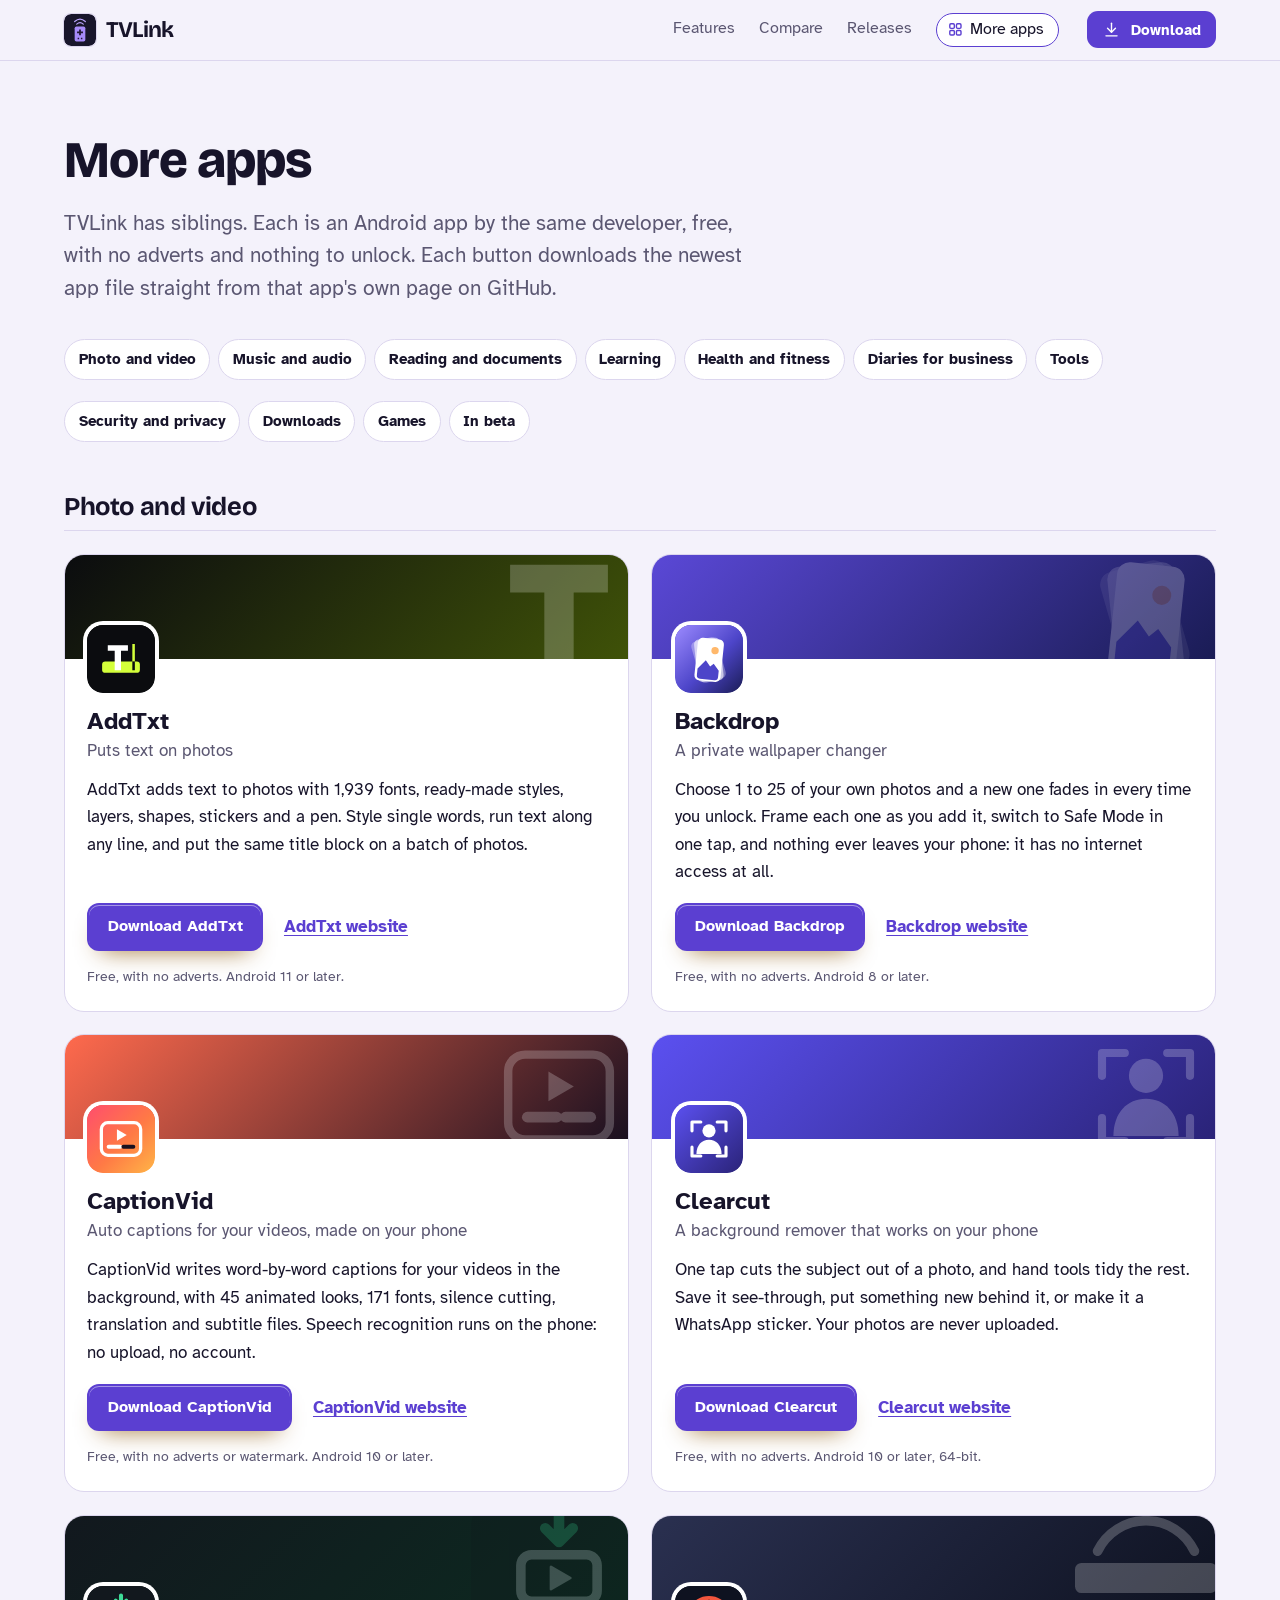
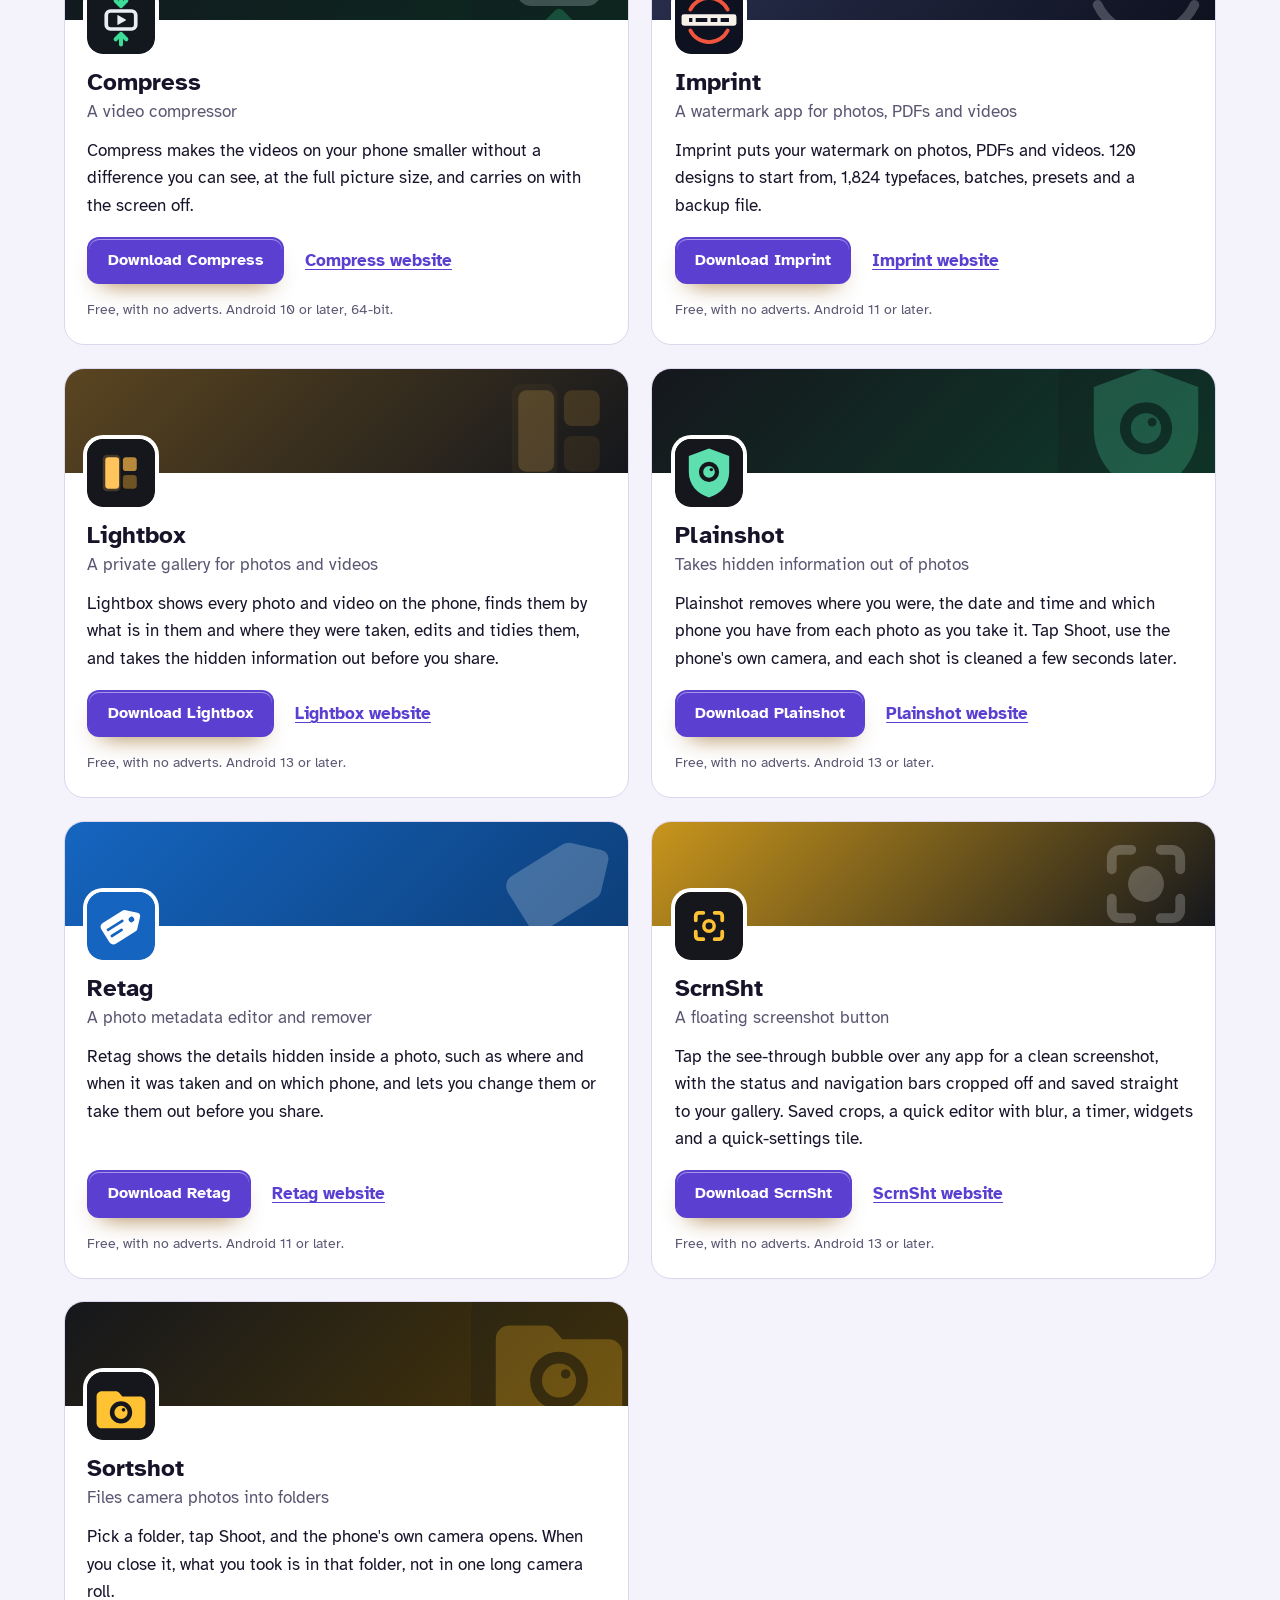
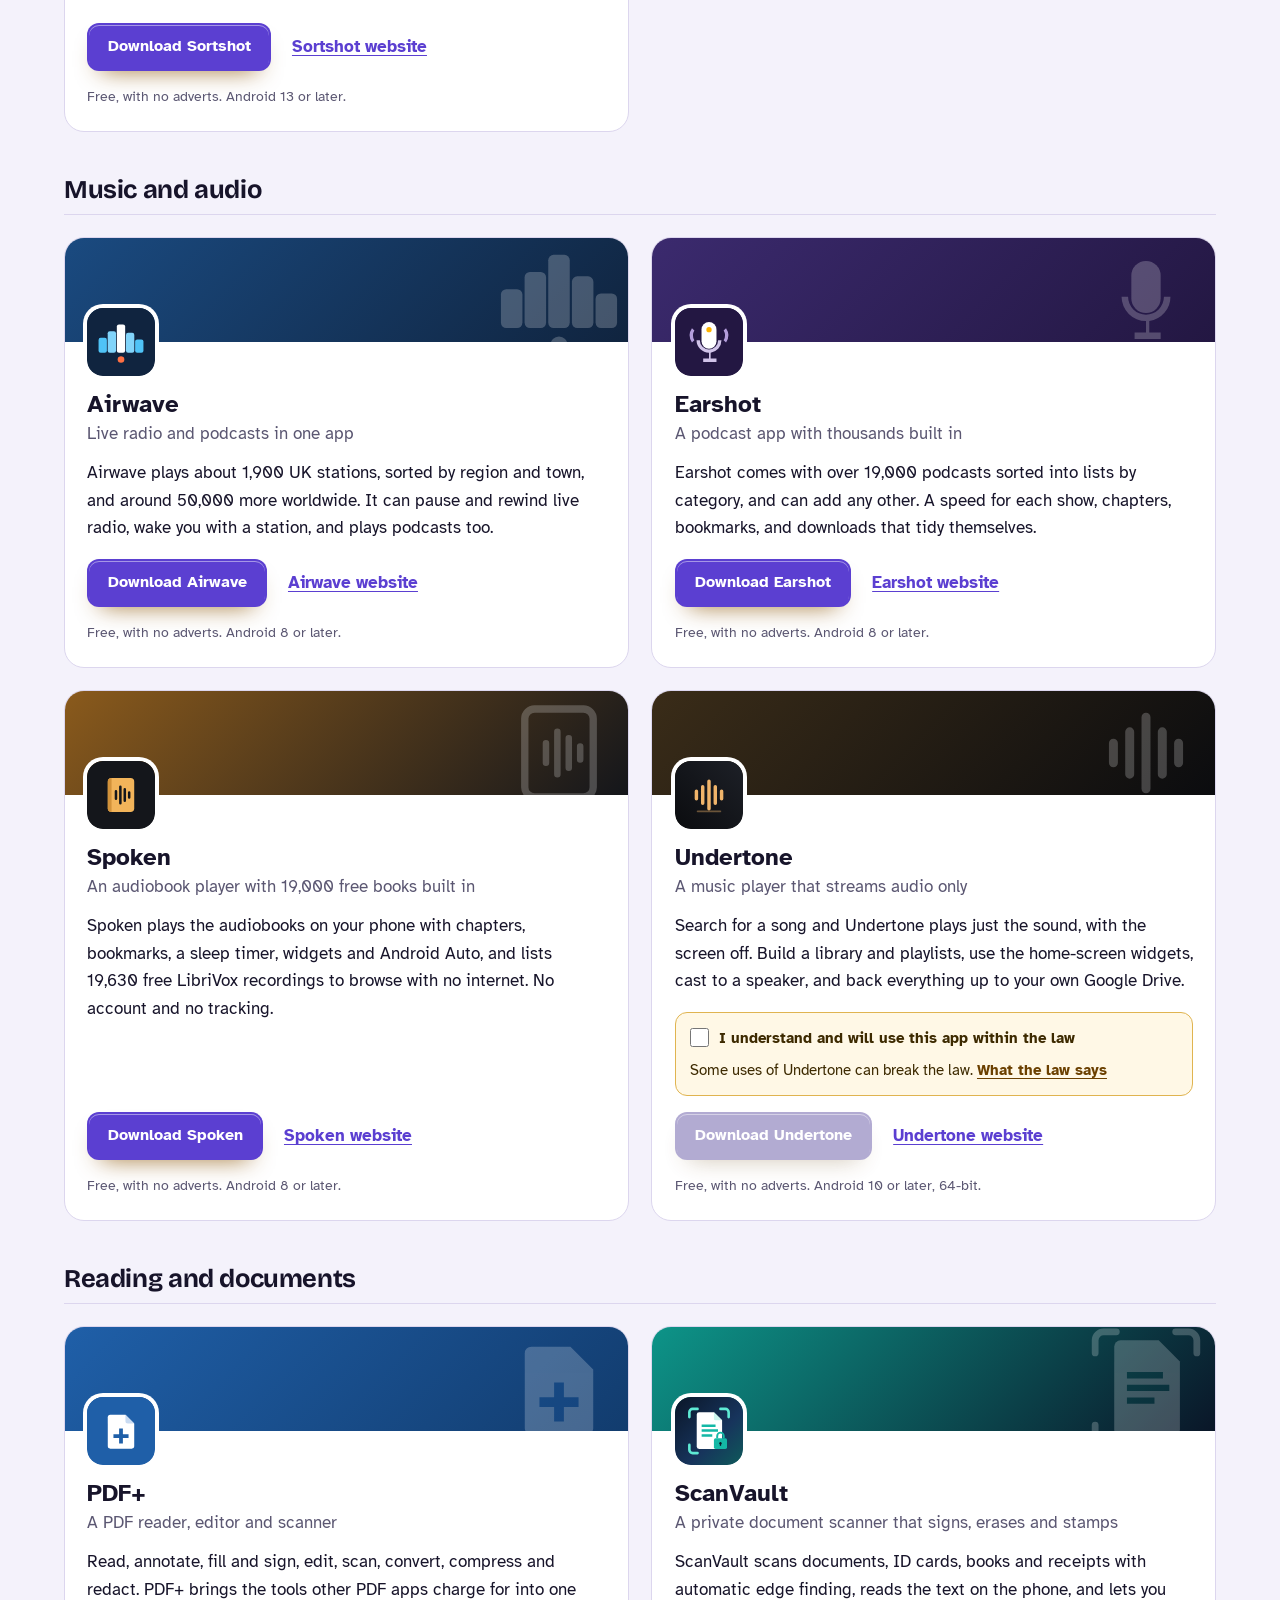
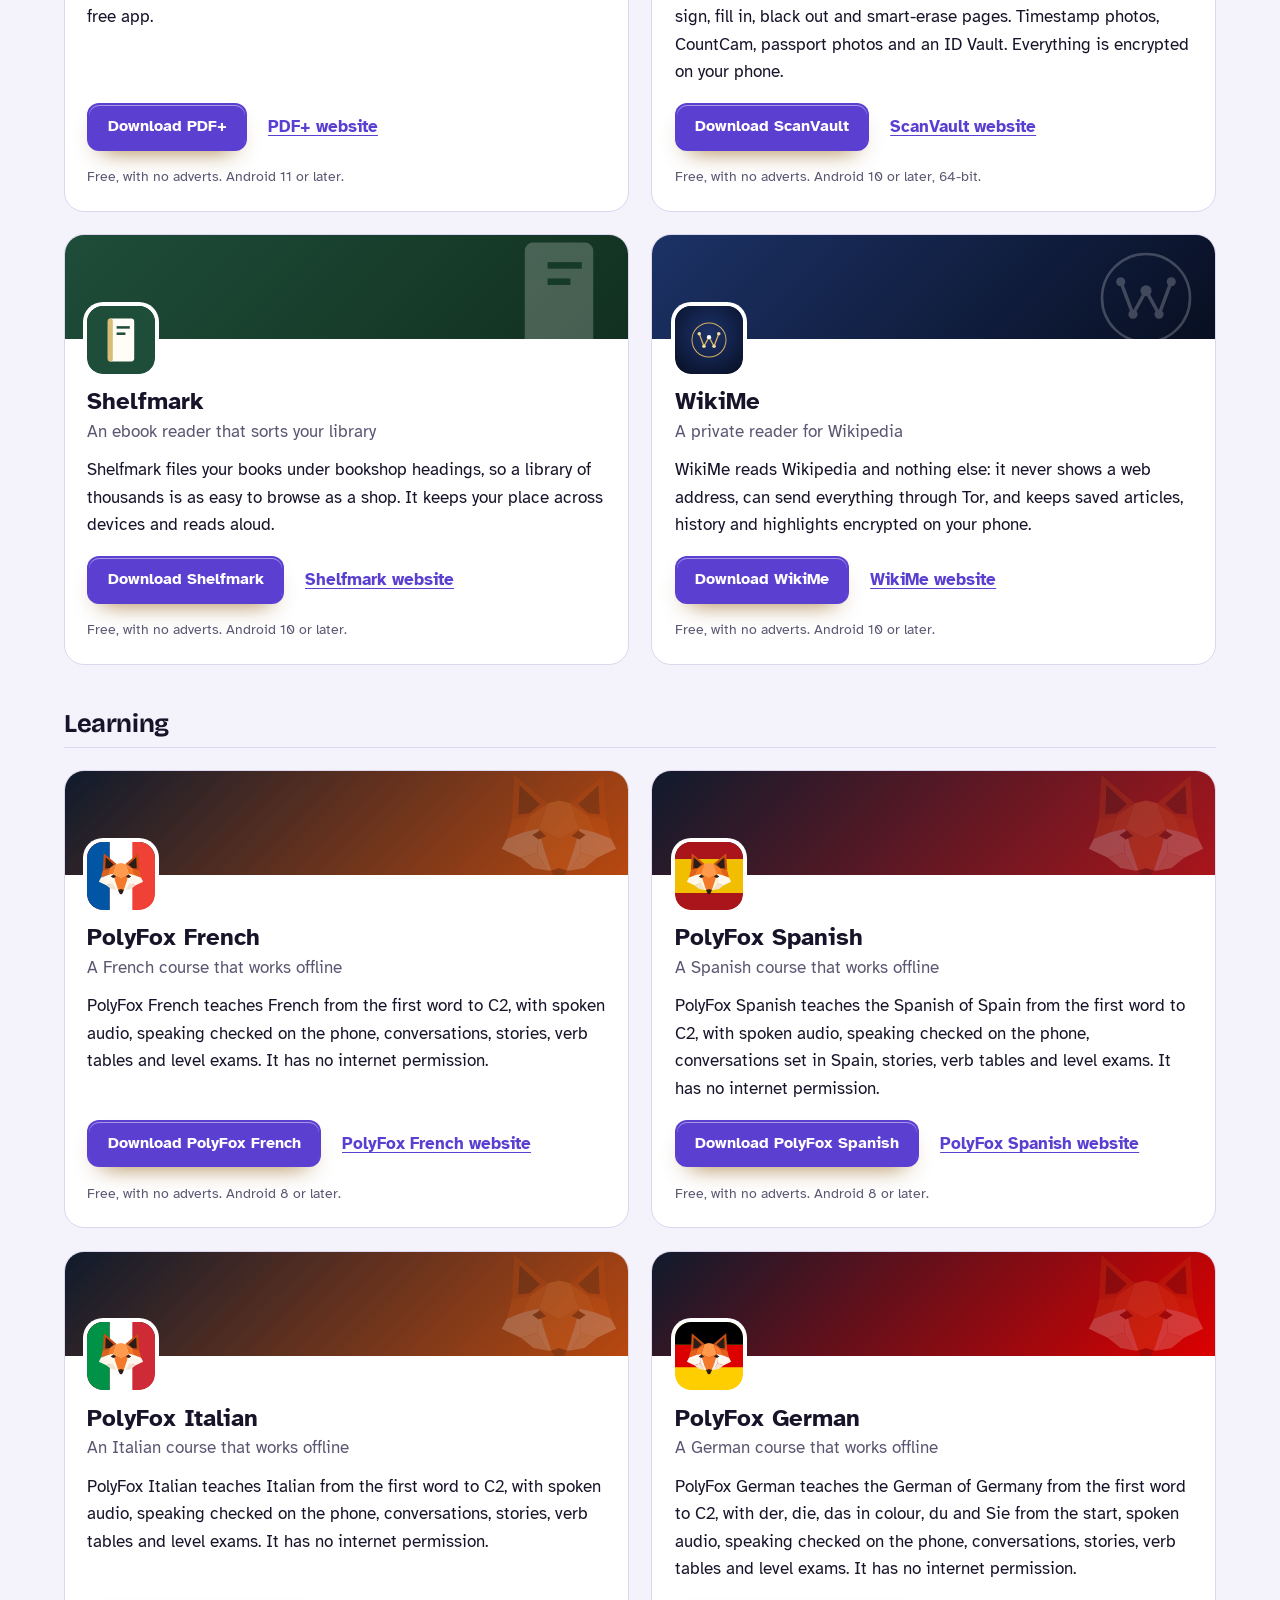
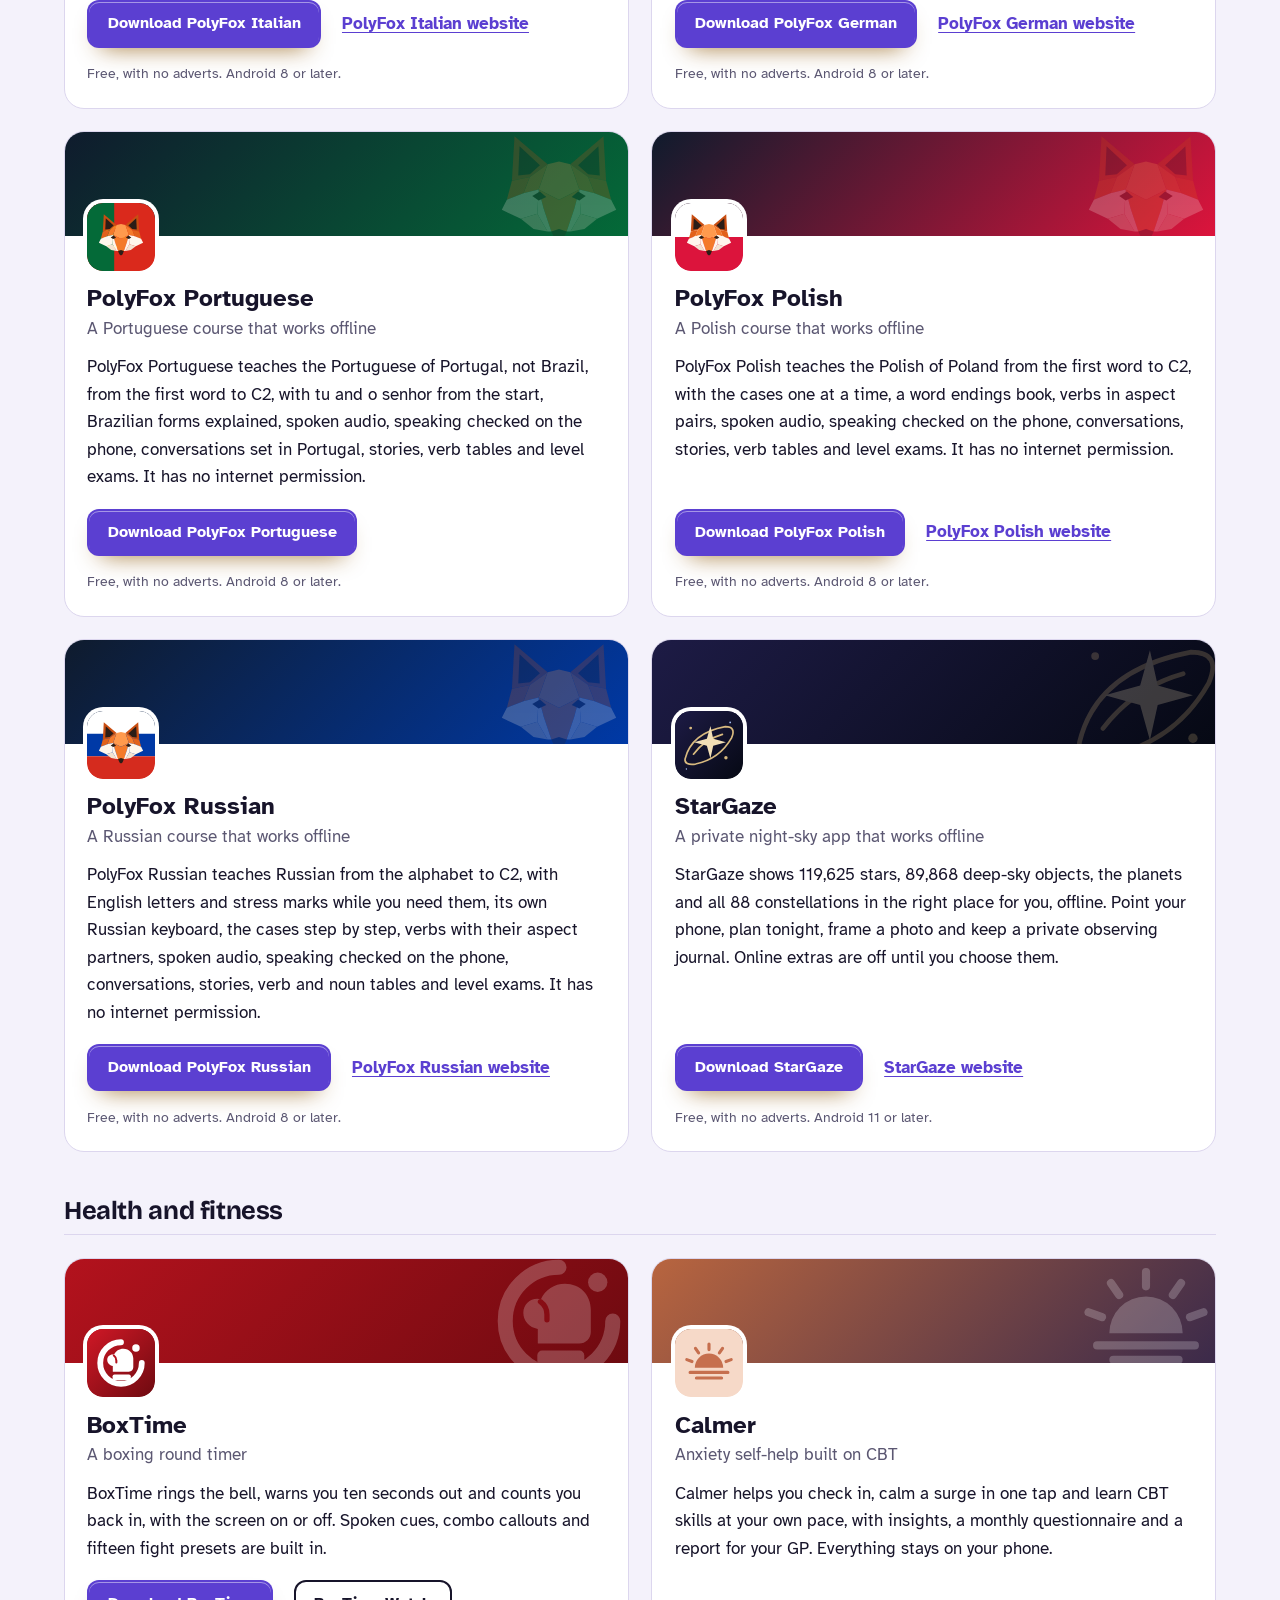
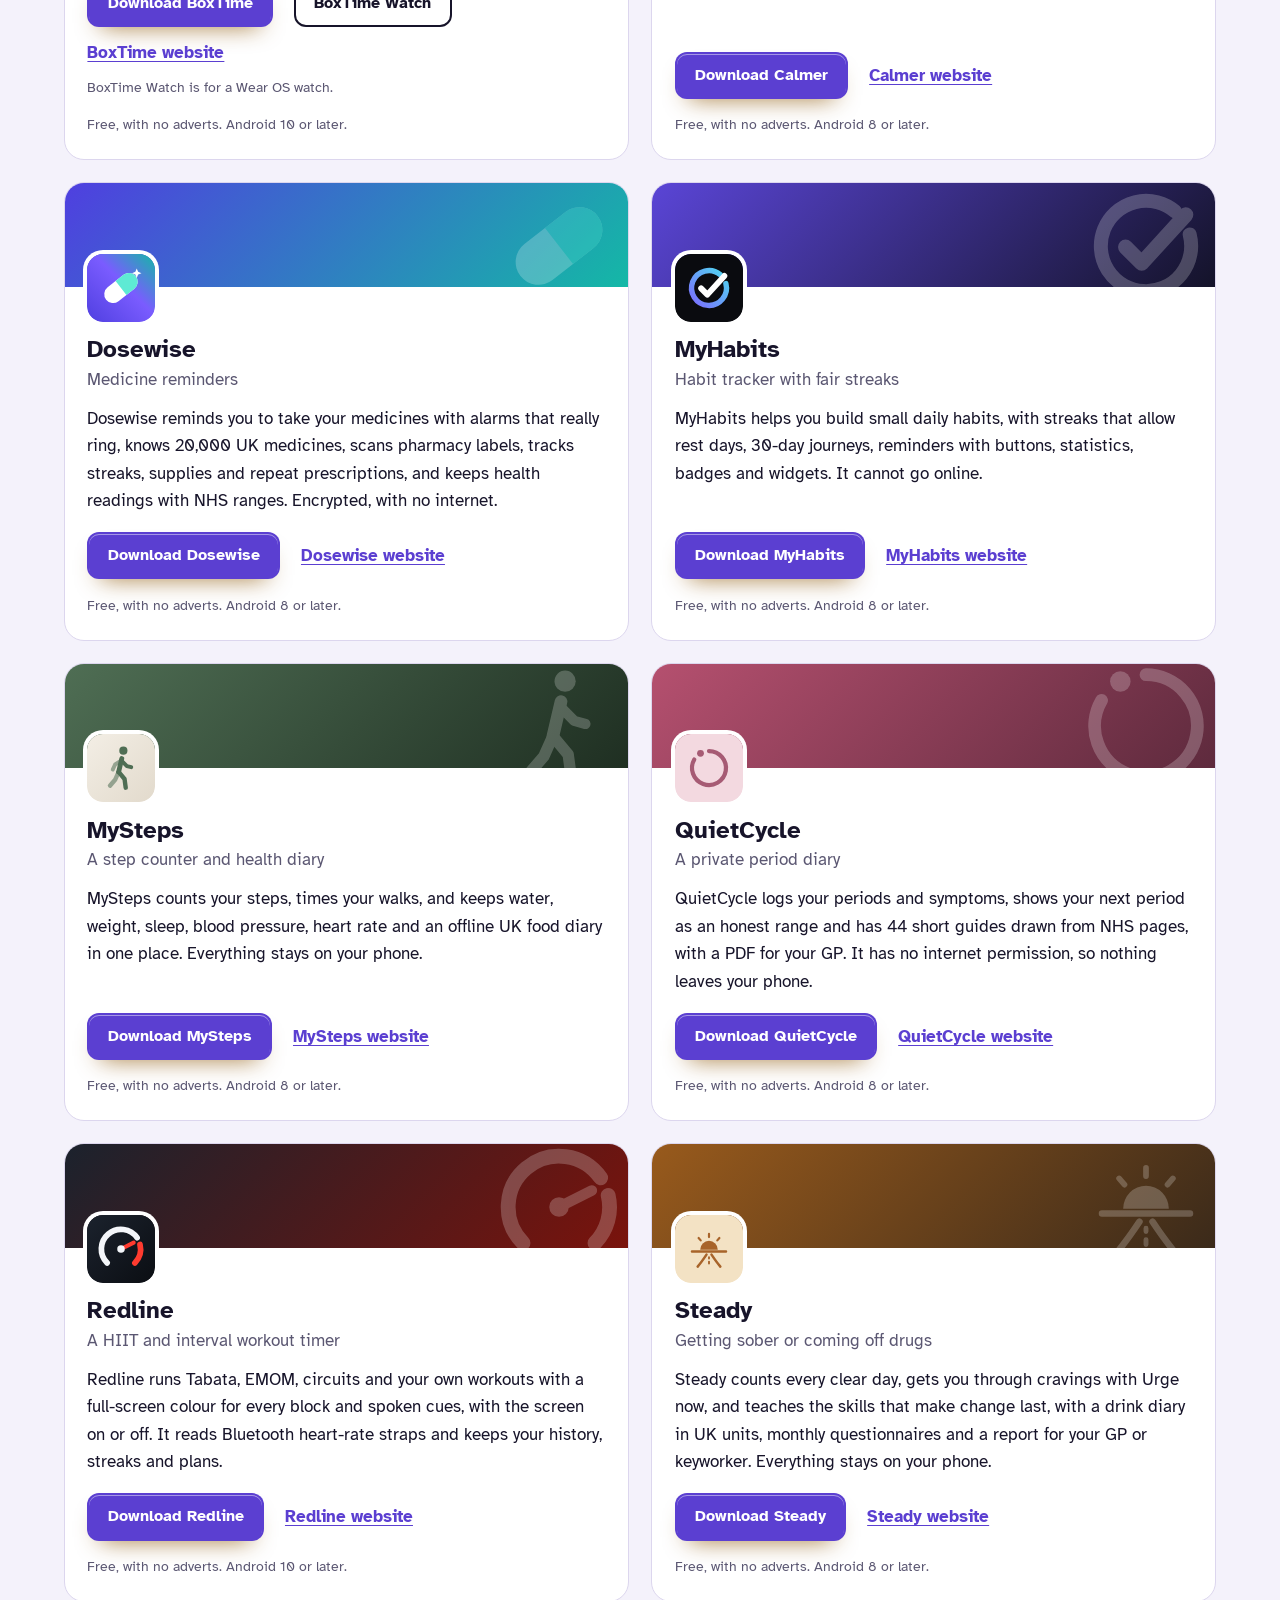
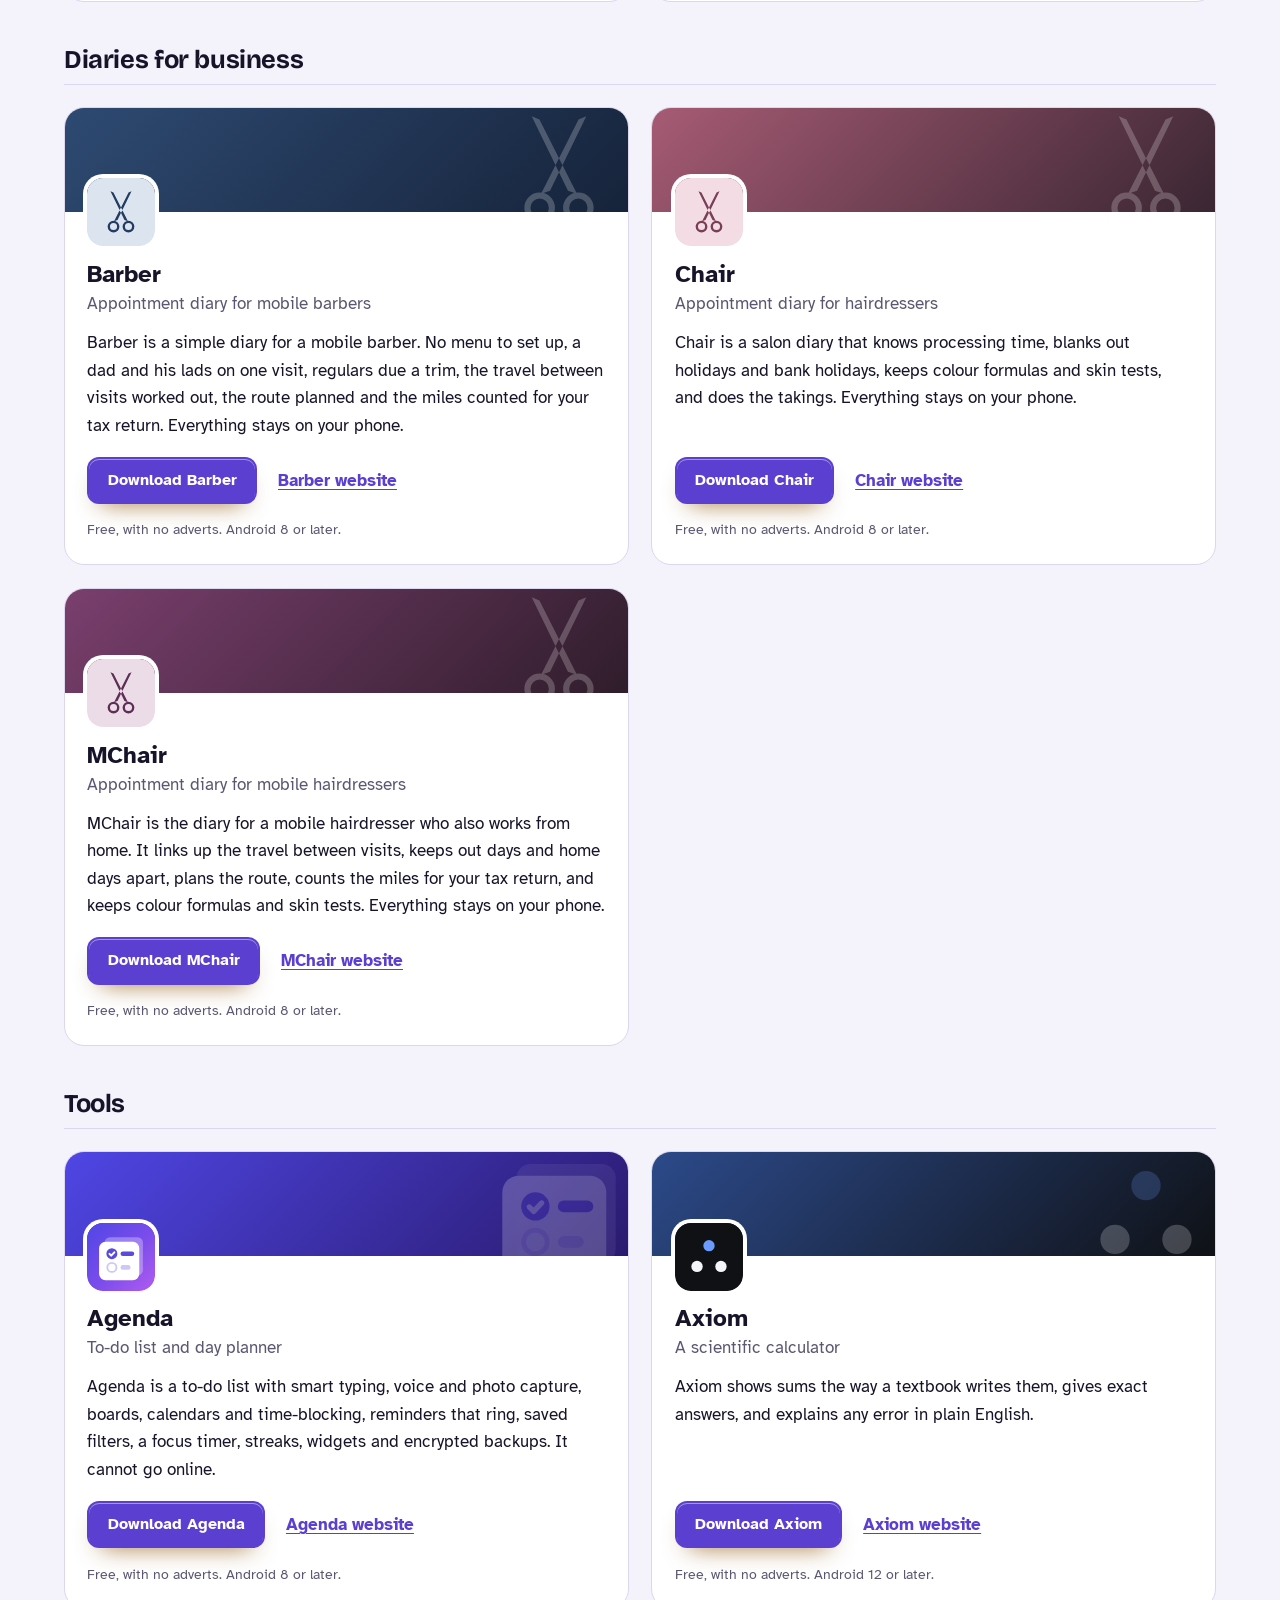
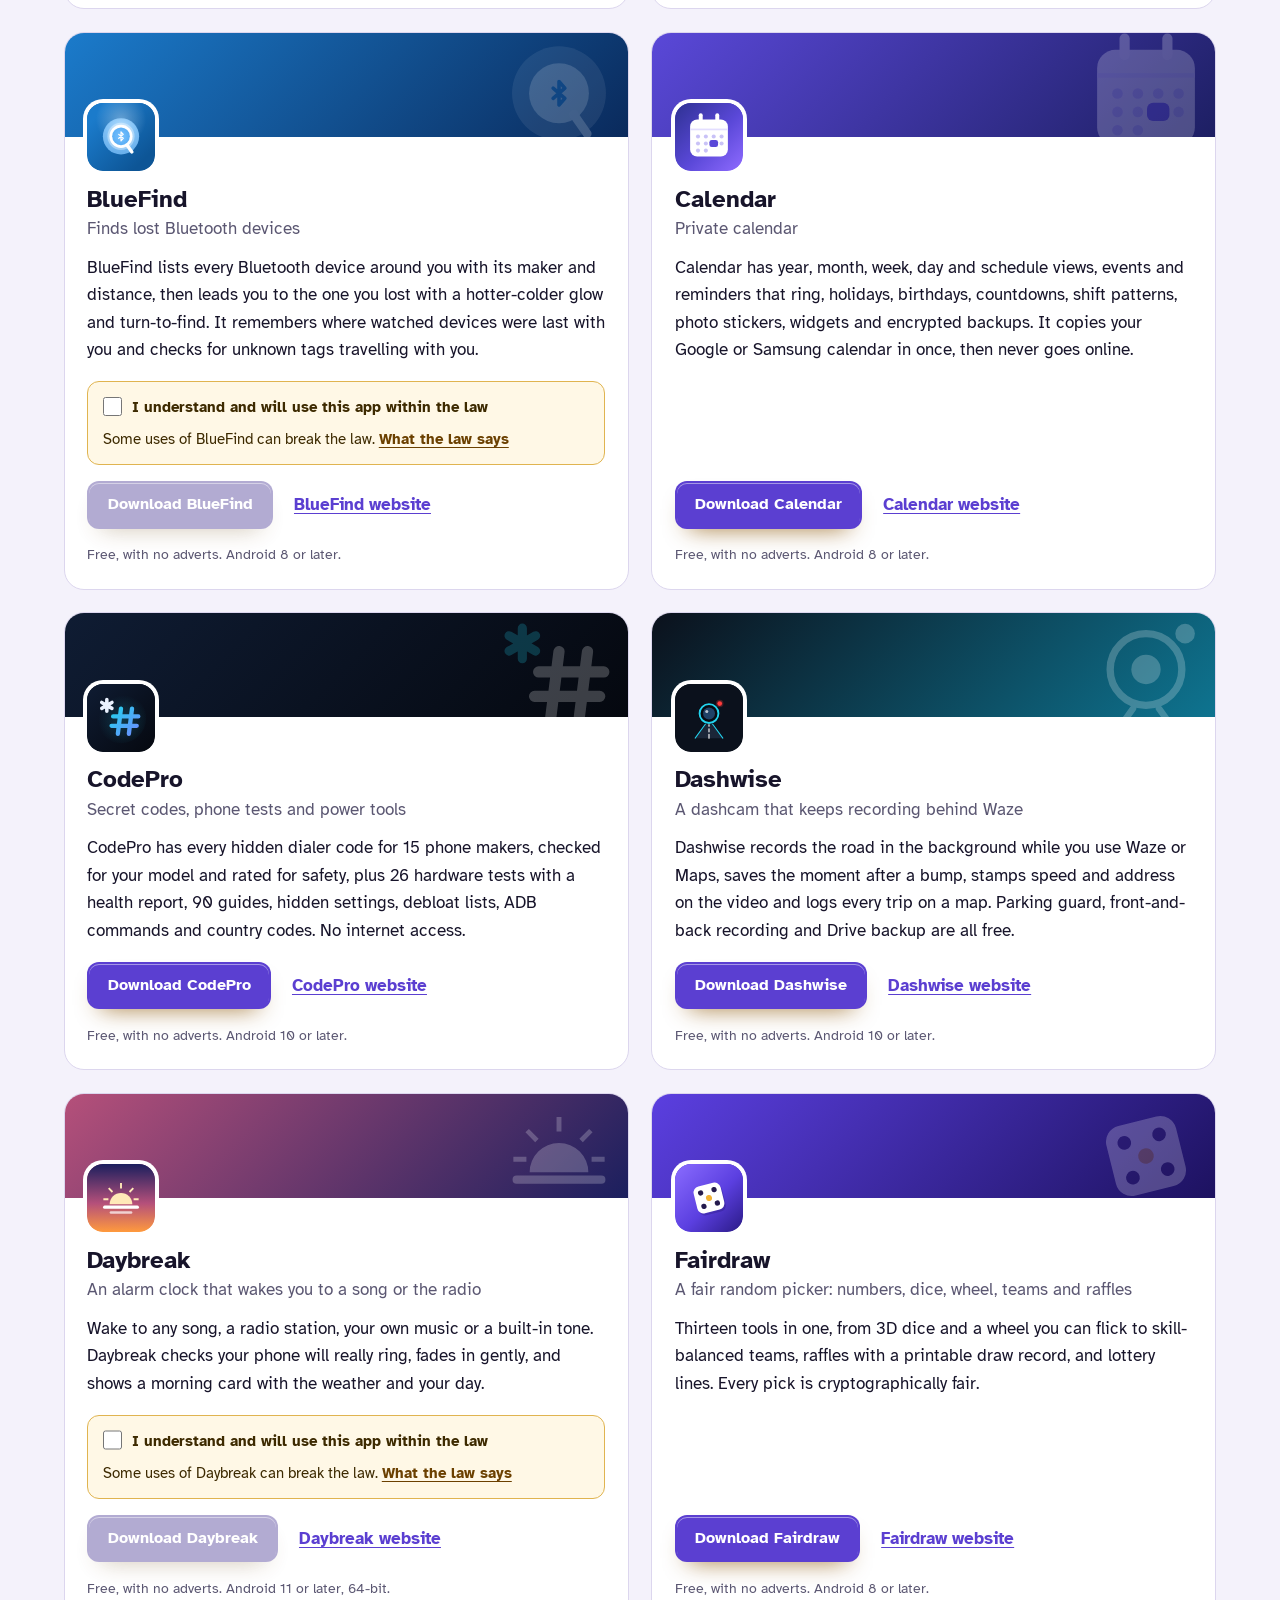
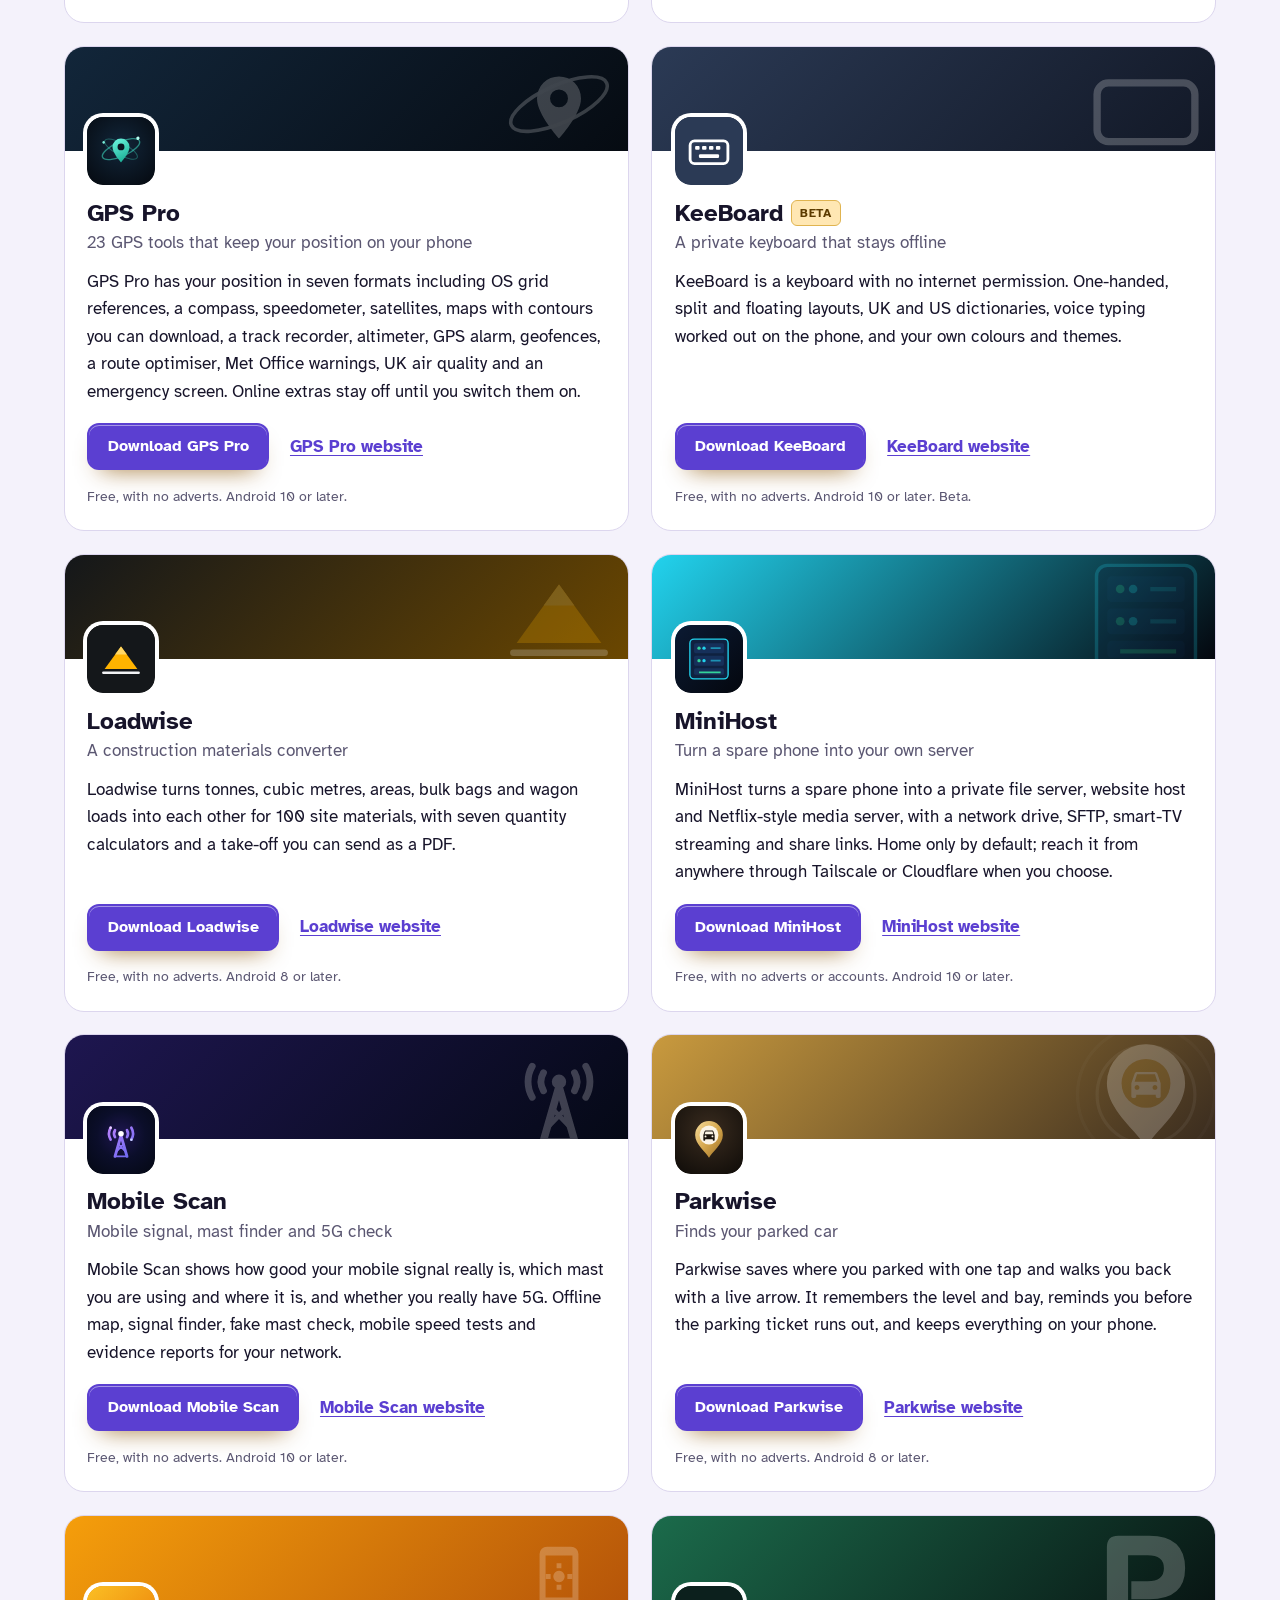
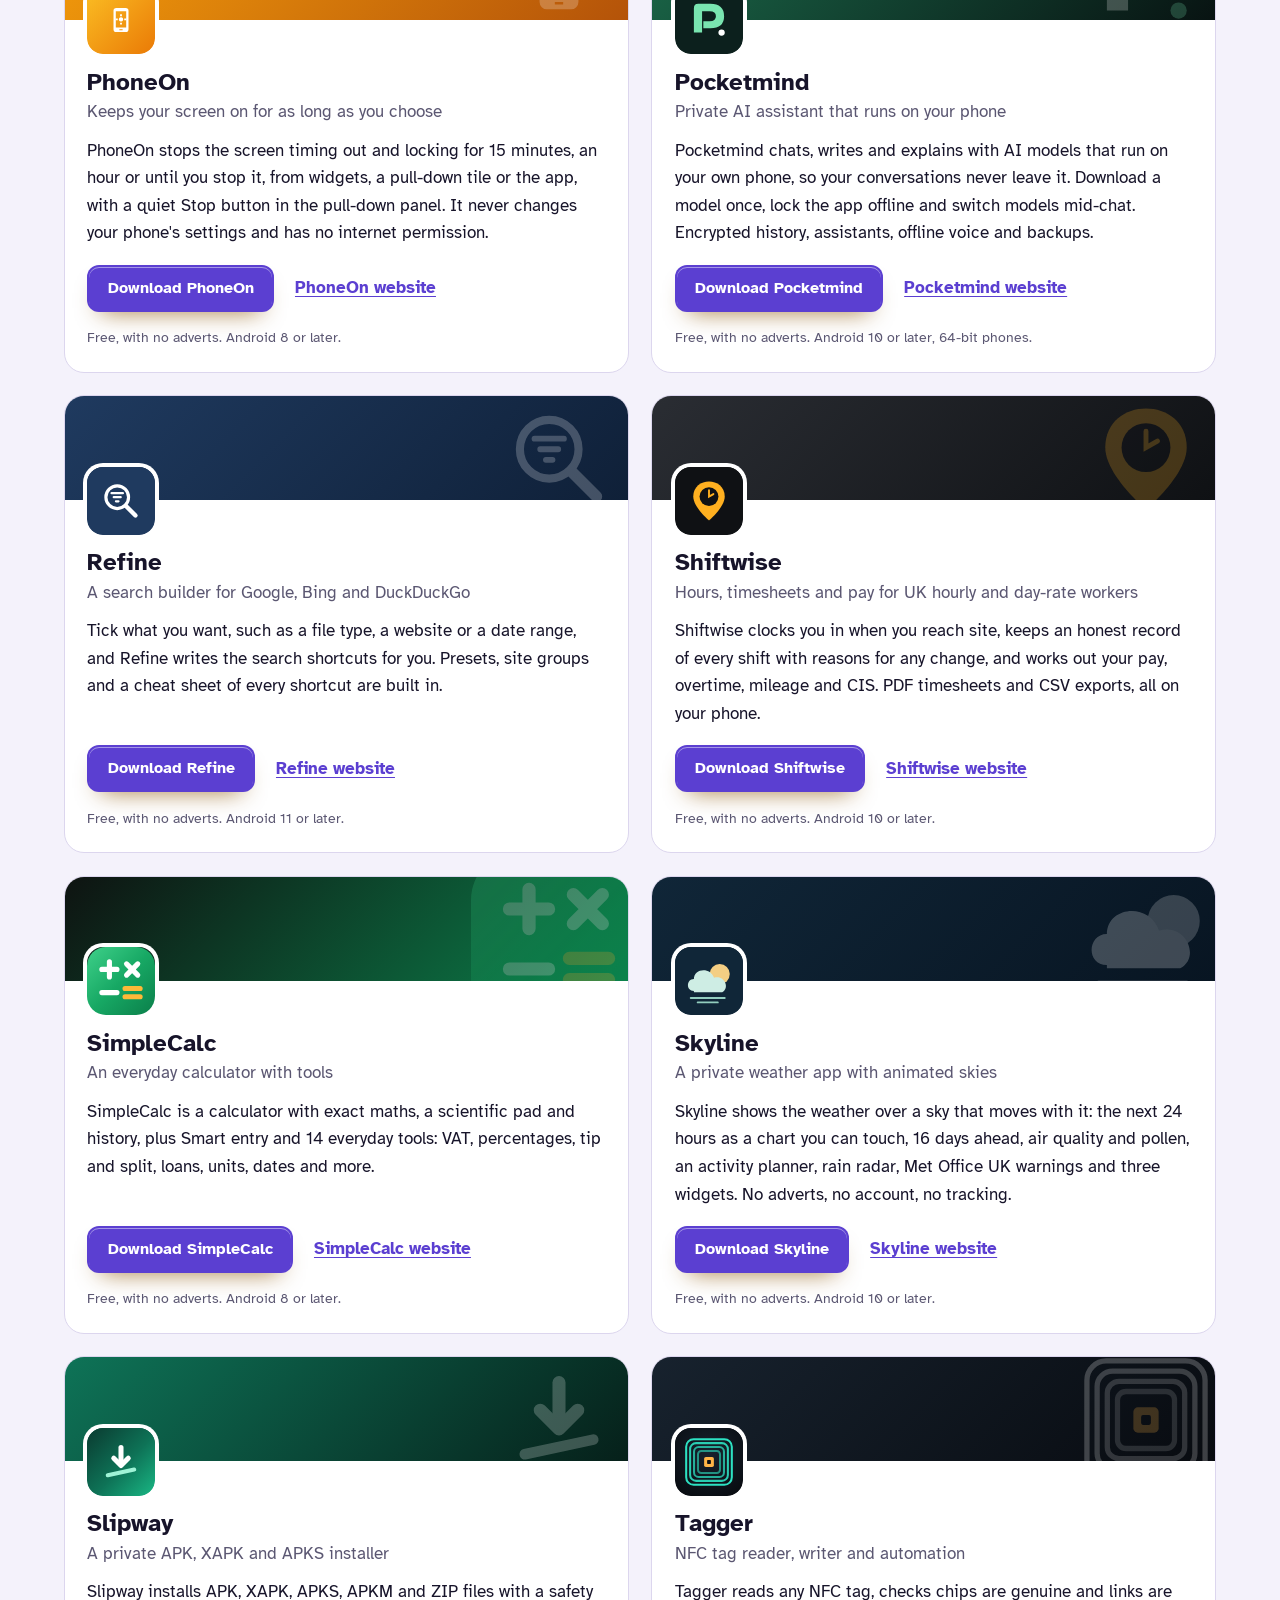
==== commit ded4fcef: "More apps: add Slipway" ====
--- a/more-apps.html
+++ b/more-apps.html
@@ -4,7 +4,7 @@
 <meta charset="utf-8">
 <meta name="viewport" content="width=device-width, initial-scale=1">
 <title>More free Android apps from the maker of TVLink</title>
-<meta name="description" content="All 92 free Android apps from the maker of TVLink, in one list by category, each with its download and a link to its website.">
+<meta name="description" content="All 93 free Android apps from the maker of TVLink, in one list by category, each with its download and a link to its website.">
 <meta name="author" content="Jonathan Jackson">
 <link rel="canonical" href="https://customgpter.github.io/tvlink/more-apps.html">
 <meta name="theme-color" content="#f4f2fb" media="(prefers-color-scheme: light)">
@@ -12,7 +12,7 @@
 <meta property="og:type" content="website">
 <meta property="og:site_name" content="TVLink">
 <meta property="og:title" content="More free Android apps from the maker of TVLink">
-<meta property="og:description" content="All 92 free Android apps from the maker of TVLink, in one list by category, each with its download and a link to its website.">
+<meta property="og:description" content="All 93 free Android apps from the maker of TVLink, in one list by category, each with its download and a link to its website.">
 <meta property="og:url" content="https://customgpter.github.io/tvlink/more-apps.html">
 <meta property="og:image" content="https://customgpter.github.io/tvlink/assets/og.png">
 <meta property="og:image:width" content="1200">
@@ -26,7 +26,7 @@
 <link rel="preload" href="./assets/fonts/atkinson-hyperlegible-latin-400-normal.woff2" as="font" type="font/woff2" crossorigin>
 <link rel="stylesheet" href="./assets/site.css?v=1">
 <link rel="stylesheet" href="./assets/house.css?v=1">
-<script type="application/ld+json">{"@context":"https://schema.org","@type":"ItemList","name":"Apps from the maker of TVLink","url":"https://customgpter.github.io/tvlink/more-apps.html","itemListElement":[{"@type":"ListItem","position":1,"name":"AddTxt","url":"https://customgpter.github.io/addtxt/"},{"@type":"ListItem","position":2,"name":"Backdrop","url":"https://customgpter.github.io/backdrop/"},{"@type":"ListItem","position":3,"name":"CaptionVid","url":"https://customgpter.github.io/captionvid/"},{"@type":"ListItem","position":4,"name":"Clearcut","url":"https://customgpter.github.io/clearcut/"},{"@type":"ListItem","position":5,"name":"Compress","url":"https://customgpter.github.io/compress/"},{"@type":"ListItem","position":6,"name":"Imprint","url":"https://customgpter.github.io/imprint/"},{"@type":"ListItem","position":7,"name":"Lightbox","url":"https://customgpter.github.io/lightbox/"},{"@type":"ListItem","position":8,"name":"Plainshot","url":"https://customgpter.github.io/plainshot/"},{"@type":"ListItem","position":9,"name":"Retag","url":"https://customgpter.github.io/retag/"},{"@type":"ListItem","position":10,"name":"ScrnSht","url":"https://customgpter.github.io/scrnsht/"},{"@type":"ListItem","position":11,"name":"Sortshot","url":"https://customgpter.github.io/sortshot/"},{"@type":"ListItem","position":12,"name":"Airwave","url":"https://customgpter.github.io/airwave/"},{"@type":"ListItem","position":13,"name":"Earshot","url":"https://customgpter.github.io/earshot/"},{"@type":"ListItem","position":14,"name":"Spoken","url":"https://customgpter.github.io/spoken/"},{"@type":"ListItem","position":15,"name":"Undertone","url":"https://customgpter.github.io/undertone/"},{"@type":"ListItem","position":16,"name":"PDF+","url":"https://customgpter.github.io/pdfplus/"},{"@type":"ListItem","position":17,"name":"ScanVault","url":"https://customgpter.github.io/scanvault/"},{"@type":"ListItem","position":18,"name":"Shelfmark","url":"https://customgpter.github.io/shelfmark/"},{"@type":"ListItem","position":19,"name":"WikiMe","url":"https://customgpter.github.io/wikime/"},{"@type":"ListItem","position":20,"name":"PolyFox French","url":"https://customgpter.github.io/polyfox/"},{"@type":"ListItem","position":21,"name":"PolyFox German","url":"https://customgpter.github.io/polyfox-german/"},{"@type":"ListItem","position":22,"name":"PolyFox Polish","url":"https://customgpter.github.io/polyfox-polish/"},{"@type":"ListItem","position":23,"name":"PolyFox Russian","url":"https://customgpter.github.io/polyfox-russian/"},{"@type":"ListItem","position":24,"name":"StarGaze","url":"https://customgpter.github.io/stargaze/"},{"@type":"ListItem","position":25,"name":"BoxTime","url":"https://customgpter.github.io/boxtime/"},{"@type":"ListItem","position":26,"name":"Calmer","url":"https://customgpter.github.io/calmer/"},{"@type":"ListItem","position":27,"name":"Dosewise","url":"https://customgpter.github.io/dosewise/"},{"@type":"ListItem","position":28,"name":"MyHabits","url":"https://customgpter.github.io/myhabits/"},{"@type":"ListItem","position":29,"name":"MySteps","url":"https://customgpter.github.io/mysteps/"},{"@type":"ListItem","position":30,"name":"QuietCycle","url":"https://customgpter.github.io/quietcycle/"},{"@type":"ListItem","position":31,"name":"Redline","url":"https://customgpter.github.io/redline/"},{"@type":"ListItem","position":32,"name":"Steady","url":"https://customgpter.github.io/steady/"},{"@type":"ListItem","position":33,"name":"Barber","url":"https://customgpter.github.io/barber/"},{"@type":"ListItem","position":34,"name":"Chair","url":"https://customgpter.github.io/chair/"},{"@type":"ListItem","position":35,"name":"MChair","url":"https://customgpter.github.io/mchair/"},{"@type":"ListItem","position":36,"name":"Agenda","url":"https://customgpter.github.io/agenda/"},{"@type":"ListItem","position":37,"name":"Axiom","url":"https://customgpter.github.io/axiom/"},{"@type":"ListItem","position":38,"name":"BlueFind","url":"https://customgpter.github.io/bluefind/"},{"@type":"ListItem","position":39,"name":"Calendar","url":"https://customgpter.github.io/calendar/"},{"@type":"ListItem","position":40,"name":"CodePro","url":"https://customgpter.github.io/codepro/"},{"@type":"ListItem","position":41,"name":"Dashwise","url":"https://customgpter.github.io/dashwise/"},{"@type":"ListItem","position":42,"name":"Daybreak","url":"https://customgpter.github.io/daybreak/"},{"@type":"ListItem","position":43,"name":"Fairdraw","url":"https://customgpter.github.io/fairdraw/"},{"@type":"ListItem","position":44,"name":"GPS Pro","url":"https://customgpter.github.io/gpspro/"},{"@type":"ListItem","position":45,"name":"KeeBoard","url":"https://customgpter.github.io/keeboard/"},{"@type":"ListItem","position":46,"name":"Loadwise","url":"https://customgpter.github.io/loadwise/"},{"@type":"ListItem","position":47,"name":"MiniHost","url":"https://customgpter.github.io/minihost/"},{"@type":"ListItem","position":48,"name":"Mobile Scan","url":"https://customgpter.github.io/mobilescan/"},{"@type":"ListItem","position":49,"name":"Parkwise","url":"https://customgpter.github.io/parkwise/"},{"@type":"ListItem","position":50,"name":"Pocketmind","url":"https://customgpter.github.io/pocketmind/"},{"@type":"ListItem","position":51,"name":"Refine","url":"https://customgpter.github.io/refine/"},{"@type":"ListItem","position":52,"name":"Shiftwise","url":"https://customgpter.github.io/shiftwise/"},{"@type":"ListItem","position":53,"name":"SimpleCalc","url":"https://customgpter.github.io/simplecalc/"},{"@type":"ListItem","position":54,"name":"Skyline","url":"https://customgpter.github.io/skyline/"},{"@type":"ListItem","position":55,"name":"Tagger","url":"https://customgpter.github.io/tagger/"},{"@type":"ListItem","position":56,"name":"TotalClean","url":"https://customgpter.github.io/totalclean/"},{"@type":"ListItem","position":57,"name":"TVLink","url":"https://customgpter.github.io/tvlink/"},{"@type":"ListItem","position":58,"name":"Unbox","url":"https://customgpter.github.io/unbox/"},{"@type":"ListItem","position":59,"name":"WhatsKeep","url":"https://customgpter.github.io/whatskeep/"},{"@type":"ListItem","position":60,"name":"WiFi Scan","url":"https://customgpter.github.io/wifiscan/"},{"@type":"ListItem","position":61,"name":"Auditly","url":"https://customgpter.github.io/auditly/"},{"@type":"ListItem","position":62,"name":"Backchannel","url":"https://customgpter.github.io/backchannel/"},{"@type":"ListItem","position":63,"name":"ENotes","url":"https://customgpter.github.io/enotes/"},{"@type":"ListItem","position":64,"name":"FindMe","url":"https://customgpter.github.io/findme/"},{"@type":"ListItem","position":65,"name":"iLock","url":"https://customgpter.github.io/ilock/"},{"@type":"ListItem","position":66,"name":"ImSafe","url":"https://customgpter.github.io/imsafe/"},{"@type":"ListItem","position":67,"name":"IShred","url":"https://customgpter.github.io/ishred/"},{"@type":"ListItem","position":68,"name":"LockBox","url":"https://customgpter.github.io/lockbox/"},{"@type":"ListItem","position":69,"name":"PassVault","url":"https://customgpter.github.io/passvault/"},{"@type":"ListItem","position":70,"name":"SpyFind","url":"https://customgpter.github.io/spyfind/"},{"@type":"ListItem","position":71,"name":"TextWipe","url":"https://customgpter.github.io/textwipe/"},{"@type":"ListItem","position":72,"name":"Tracewire","url":"https://customgpter.github.io/tracewire/"},{"@type":"ListItem","position":73,"name":"Vigil","url":"https://customgpter.github.io/vigil/"},{"@type":"ListItem","position":74,"name":"Grab","url":"https://customgpter.github.io/grab/"},{"@type":"ListItem","position":75,"name":"Swarm","url":"https://customgpter.github.io/swarm/"},{"@type":"ListItem","position":76,"name":"Plane Games","url":"https://customgpter.github.io/plane-games/"},{"@type":"ListItem","position":77,"name":"Ninefold","url":"https://customgpter.github.io/ninefold/"},{"@type":"ListItem","position":78,"name":"Cubewise","url":"https://customgpter.github.io/cubewise/"},{"@type":"ListItem","position":79,"name":"Tilewise","url":"https://customgpter.github.io/tilewise/"},{"@type":"ListItem","position":80,"name":"Letterwise","url":"https://customgpter.github.io/letterwise/"},{"@type":"ListItem","position":81,"name":"Kingside","url":"https://customgpter.github.io/kingside/"},{"@type":"ListItem","position":82,"name":"Deckhand","url":"https://customgpter.github.io/deckhand/"},{"@type":"ListItem","position":83,"name":"SNESForge","url":"https://customgpter.github.io/snesforge/"},{"@type":"ListItem","position":84,"name":"Fame Boy","url":"https://customgpter.github.io/fameboy/"},{"@type":"ListItem","position":85,"name":"PSPPro","url":"https://customgpter.github.io/psppro/"},{"@type":"ListItem","position":86,"name":"MegaGen","url":"https://customgpter.github.io/megagen/"},{"@type":"ListItem","position":87,"name":"QVR","url":"https://customgpter.github.io/qvr/"},{"@type":"ListItem","position":88,"name":"QVR Watch","url":"https://customgpter.github.io/qvr-watch/"},{"@type":"ListItem","position":89,"name":"QVRLite","url":"https://customgpter.github.io/qvrlite/"},{"@type":"ListItem","position":90,"name":"Onionz","url":"https://customgpter.github.io/onionz/"},{"@type":"ListItem","position":91,"name":"OnionzWeb","url":"https://customgpter.github.io/onionzweb/"}]}</script>
+<script type="application/ld+json">{"@context":"https://schema.org","@type":"ItemList","name":"Apps from the maker of TVLink","url":"https://customgpter.github.io/tvlink/more-apps.html","itemListElement":[{"@type":"ListItem","position":1,"name":"AddTxt","url":"https://customgpter.github.io/addtxt/"},{"@type":"ListItem","position":2,"name":"Backdrop","url":"https://customgpter.github.io/backdrop/"},{"@type":"ListItem","position":3,"name":"CaptionVid","url":"https://customgpter.github.io/captionvid/"},{"@type":"ListItem","position":4,"name":"Clearcut","url":"https://customgpter.github.io/clearcut/"},{"@type":"ListItem","position":5,"name":"Compress","url":"https://customgpter.github.io/compress/"},{"@type":"ListItem","position":6,"name":"Imprint","url":"https://customgpter.github.io/imprint/"},{"@type":"ListItem","position":7,"name":"Lightbox","url":"https://customgpter.github.io/lightbox/"},{"@type":"ListItem","position":8,"name":"Plainshot","url":"https://customgpter.github.io/plainshot/"},{"@type":"ListItem","position":9,"name":"Retag","url":"https://customgpter.github.io/retag/"},{"@type":"ListItem","position":10,"name":"ScrnSht","url":"https://customgpter.github.io/scrnsht/"},{"@type":"ListItem","position":11,"name":"Sortshot","url":"https://customgpter.github.io/sortshot/"},{"@type":"ListItem","position":12,"name":"Airwave","url":"https://customgpter.github.io/airwave/"},{"@type":"ListItem","position":13,"name":"Earshot","url":"https://customgpter.github.io/earshot/"},{"@type":"ListItem","position":14,"name":"Spoken","url":"https://customgpter.github.io/spoken/"},{"@type":"ListItem","position":15,"name":"Undertone","url":"https://customgpter.github.io/undertone/"},{"@type":"ListItem","position":16,"name":"PDF+","url":"https://customgpter.github.io/pdfplus/"},{"@type":"ListItem","position":17,"name":"ScanVault","url":"https://customgpter.github.io/scanvault/"},{"@type":"ListItem","position":18,"name":"Shelfmark","url":"https://customgpter.github.io/shelfmark/"},{"@type":"ListItem","position":19,"name":"WikiMe","url":"https://customgpter.github.io/wikime/"},{"@type":"ListItem","position":20,"name":"PolyFox French","url":"https://customgpter.github.io/polyfox/"},{"@type":"ListItem","position":21,"name":"PolyFox German","url":"https://customgpter.github.io/polyfox-german/"},{"@type":"ListItem","position":22,"name":"PolyFox Polish","url":"https://customgpter.github.io/polyfox-polish/"},{"@type":"ListItem","position":23,"name":"PolyFox Russian","url":"https://customgpter.github.io/polyfox-russian/"},{"@type":"ListItem","position":24,"name":"StarGaze","url":"https://customgpter.github.io/stargaze/"},{"@type":"ListItem","position":25,"name":"BoxTime","url":"https://customgpter.github.io/boxtime/"},{"@type":"ListItem","position":26,"name":"Calmer","url":"https://customgpter.github.io/calmer/"},{"@type":"ListItem","position":27,"name":"Dosewise","url":"https://customgpter.github.io/dosewise/"},{"@type":"ListItem","position":28,"name":"MyHabits","url":"https://customgpter.github.io/myhabits/"},{"@type":"ListItem","position":29,"name":"MySteps","url":"https://customgpter.github.io/mysteps/"},{"@type":"ListItem","position":30,"name":"QuietCycle","url":"https://customgpter.github.io/quietcycle/"},{"@type":"ListItem","position":31,"name":"Redline","url":"https://customgpter.github.io/redline/"},{"@type":"ListItem","position":32,"name":"Steady","url":"https://customgpter.github.io/steady/"},{"@type":"ListItem","position":33,"name":"Barber","url":"https://customgpter.github.io/barber/"},{"@type":"ListItem","position":34,"name":"Chair","url":"https://customgpter.github.io/chair/"},{"@type":"ListItem","position":35,"name":"MChair","url":"https://customgpter.github.io/mchair/"},{"@type":"ListItem","position":36,"name":"Agenda","url":"https://customgpter.github.io/agenda/"},{"@type":"ListItem","position":37,"name":"Axiom","url":"https://customgpter.github.io/axiom/"},{"@type":"ListItem","position":38,"name":"BlueFind","url":"https://customgpter.github.io/bluefind/"},{"@type":"ListItem","position":39,"name":"Calendar","url":"https://customgpter.github.io/calendar/"},{"@type":"ListItem","position":40,"name":"CodePro","url":"https://customgpter.github.io/codepro/"},{"@type":"ListItem","position":41,"name":"Dashwise","url":"https://customgpter.github.io/dashwise/"},{"@type":"ListItem","position":42,"name":"Daybreak","url":"https://customgpter.github.io/daybreak/"},{"@type":"ListItem","position":43,"name":"Fairdraw","url":"https://customgpter.github.io/fairdraw/"},{"@type":"ListItem","position":44,"name":"GPS Pro","url":"https://customgpter.github.io/gpspro/"},{"@type":"ListItem","position":45,"name":"KeeBoard","url":"https://customgpter.github.io/keeboard/"},{"@type":"ListItem","position":46,"name":"Loadwise","url":"https://customgpter.github.io/loadwise/"},{"@type":"ListItem","position":47,"name":"MiniHost","url":"https://customgpter.github.io/minihost/"},{"@type":"ListItem","position":48,"name":"Mobile Scan","url":"https://customgpter.github.io/mobilescan/"},{"@type":"ListItem","position":49,"name":"Parkwise","url":"https://customgpter.github.io/parkwise/"},{"@type":"ListItem","position":50,"name":"Pocketmind","url":"https://customgpter.github.io/pocketmind/"},{"@type":"ListItem","position":51,"name":"Refine","url":"https://customgpter.github.io/refine/"},{"@type":"ListItem","position":52,"name":"Shiftwise","url":"https://customgpter.github.io/shiftwise/"},{"@type":"ListItem","position":53,"name":"SimpleCalc","url":"https://customgpter.github.io/simplecalc/"},{"@type":"ListItem","position":54,"name":"Skyline","url":"https://customgpter.github.io/skyline/"},{"@type":"ListItem","position":55,"name":"Slipway","url":"https://customgpter.github.io/slipway/"},{"@type":"ListItem","position":56,"name":"Tagger","url":"https://customgpter.github.io/tagger/"},{"@type":"ListItem","position":57,"name":"TotalClean","url":"https://customgpter.github.io/totalclean/"},{"@type":"ListItem","position":58,"name":"TVLink","url":"https://customgpter.github.io/tvlink/"},{"@type":"ListItem","position":59,"name":"Unbox","url":"https://customgpter.github.io/unbox/"},{"@type":"ListItem","position":60,"name":"WhatsKeep","url":"https://customgpter.github.io/whatskeep/"},{"@type":"ListItem","position":61,"name":"WiFi Scan","url":"https://customgpter.github.io/wifiscan/"},{"@type":"ListItem","position":62,"name":"Auditly","url":"https://customgpter.github.io/auditly/"},{"@type":"ListItem","position":63,"name":"Backchannel","url":"https://customgpter.github.io/backchannel/"},{"@type":"ListItem","position":64,"name":"ENotes","url":"https://customgpter.github.io/enotes/"},{"@type":"ListItem","position":65,"name":"FindMe","url":"https://customgpter.github.io/findme/"},{"@type":"ListItem","position":66,"name":"iLock","url":"https://customgpter.github.io/ilock/"},{"@type":"ListItem","position":67,"name":"ImSafe","url":"https://customgpter.github.io/imsafe/"},{"@type":"ListItem","position":68,"name":"IShred","url":"https://customgpter.github.io/ishred/"},{"@type":"ListItem","position":69,"name":"LockBox","url":"https://customgpter.github.io/lockbox/"},{"@type":"ListItem","position":70,"name":"PassVault","url":"https://customgpter.github.io/passvault/"},{"@type":"ListItem","position":71,"name":"SpyFind","url":"https://customgpter.github.io/spyfind/"},{"@type":"ListItem","position":72,"name":"TextWipe","url":"https://customgpter.github.io/textwipe/"},{"@type":"ListItem","position":73,"name":"Tracewire","url":"https://customgpter.github.io/tracewire/"},{"@type":"ListItem","position":74,"name":"Vigil","url":"https://customgpter.github.io/vigil/"},{"@type":"ListItem","position":75,"name":"Grab","url":"https://customgpter.github.io/grab/"},{"@type":"ListItem","position":76,"name":"Swarm","url":"https://customgpter.github.io/swarm/"},{"@type":"ListItem","position":77,"name":"Plane Games","url":"https://customgpter.github.io/plane-games/"},{"@type":"ListItem","position":78,"name":"Ninefold","url":"https://customgpter.github.io/ninefold/"},{"@type":"ListItem","position":79,"name":"Cubewise","url":"https://customgpter.github.io/cubewise/"},{"@type":"ListItem","position":80,"name":"Tilewise","url":"https://customgpter.github.io/tilewise/"},{"@type":"ListItem","position":81,"name":"Letterwise","url":"https://customgpter.github.io/letterwise/"},{"@type":"ListItem","position":82,"name":"Kingside","url":"https://customgpter.github.io/kingside/"},{"@type":"ListItem","position":83,"name":"Deckhand","url":"https://customgpter.github.io/deckhand/"},{"@type":"ListItem","position":84,"name":"SNESForge","url":"https://customgpter.github.io/snesforge/"},{"@type":"ListItem","position":85,"name":"Fame Boy","url":"https://customgpter.github.io/fameboy/"},{"@type":"ListItem","position":86,"name":"PSPPro","url":"https://customgpter.github.io/psppro/"},{"@type":"ListItem","position":87,"name":"MegaGen","url":"https://customgpter.github.io/megagen/"},{"@type":"ListItem","position":88,"name":"QVR","url":"https://customgpter.github.io/qvr/"},{"@type":"ListItem","position":89,"name":"QVR Watch","url":"https://customgpter.github.io/qvr-watch/"},{"@type":"ListItem","position":90,"name":"QVRLite","url":"https://customgpter.github.io/qvrlite/"},{"@type":"ListItem","position":91,"name":"Onionz","url":"https://customgpter.github.io/onionz/"},{"@type":"ListItem","position":92,"name":"OnionzWeb","url":"https://customgpter.github.io/onionzweb/"}]}</script>
 <link rel="stylesheet" href="./assets/apps-list.css?v=1">
 <script src="./assets/apps-list.js?v=1" defer></script>
 </head>
@@ -102,7 +102,7 @@
 <li class="mapp" style="--b:#2a2d33;--b2:#0f1114"><div class="mapp-cover" aria-hidden="true"><svg viewBox="0 0 108 108"><path d="M54 85C54 85 29 64 29 47C29 15 79 15 79 47C79 64 54 85 54 85Z" fill="#FFB020"/><circle cx="54" cy="47" r="15" fill="#0F1114"/><path d="M54 37V47L61 43" stroke="#FFB020" stroke-width="3" stroke-linecap="round" fill="none"/></svg></div><div class="mapp-body"><svg class="mapp-icon" viewBox="0 0 108 108" aria-hidden="true"><rect width="108" height="108" rx="24" fill="#0F1114"/><path d="M54 85C54 85 29 64 29 47C29 15 79 15 79 47C79 64 54 85 54 85Z" fill="#FFB020"/><circle cx="54" cy="47" r="15" fill="#0F1114"/><path d="M54 37V47L61 43" stroke="#FFB020" stroke-width="3" stroke-linecap="round" fill="none"/></svg><h3>Shiftwise</h3><p class="mapp-kind">Hours, timesheets and pay for UK hourly and day-rate workers</p><p class="mapp-say">Shiftwise clocks you in when you reach site, keeps an honest record of every shift with reasons for any change, and works out your pay, overtime, mileage and CIS. PDF timesheets and CSV exports, all on your phone.</p><p class="mapp-go"><a class="button" href="https://github.com/CustomGPTer/shiftwise/releases/latest/download/Shiftwise.apk">Download Shiftwise</a><a class="mapp-site" href="https://customgpter.github.io/shiftwise/">Shiftwise website</a></p><p class="mapp-needs">Free, with no adverts. Android 10 or later.</p></div></li>
 <li class="mapp" style="--b:#0e1311;--b2:#0b7f4a"><div class="mapp-cover" aria-hidden="true"><svg viewBox="0 0 108 108"><rect width="108" height="108" rx="30" fill="url(#scgc)"/><defs><linearGradient id="scgc" x1="0" y1="0" x2="1" y2="1"><stop offset="0" stop-color="#3fd18a"/><stop offset=".5" stop-color="#17a864"/><stop offset="1" stop-color="#0b7f4a"/></linearGradient></defs><g stroke-width="8.1" stroke-linecap="round" fill="none"><path stroke="#fff" d="M23.6 35.6h24M35.6 23.6v24M62.8 26.8l17.8 17.8M62.8 44.6l17.8-17.8M23.6 72.4h24"/><path stroke="#ffb938" d="M60.4 65.9h24M60.4 78.9h24"/></g></svg></div><div class="mapp-body"><svg class="mapp-icon" viewBox="0 0 108 108" aria-hidden="true"><rect width="108" height="108" rx="30" fill="url(#i-simplecalc-scgi)"/><defs><linearGradient id="i-simplecalc-scgi" x1="0" y1="0" x2="1" y2="1"><stop offset="0" stop-color="#3fd18a"/><stop offset=".5" stop-color="#17a864"/><stop offset="1" stop-color="#0b7f4a"/></linearGradient></defs><g stroke-width="8.1" stroke-linecap="round" fill="none"><path stroke="#fff" d="M23.6 35.6h24M35.6 23.6v24M62.8 26.8l17.8 17.8M62.8 44.6l17.8-17.8M23.6 72.4h24"/><path stroke="#ffb938" d="M60.4 65.9h24M60.4 78.9h24"/></g></svg><h3>SimpleCalc</h3><p class="mapp-kind">An everyday calculator with tools</p><p class="mapp-say">SimpleCalc is a calculator with exact maths, a scientific pad and history, plus Smart entry and 14 everyday tools: VAT, percentages, tip and split, loans, units, dates and more.</p><p class="mapp-go"><a class="button" href="https://github.com/CustomGPTer/simplecalc/releases/latest/download/SimpleCalc.apk">Download SimpleCalc</a><a class="mapp-site" href="https://customgpter.github.io/simplecalc/">SimpleCalc website</a></p><p class="mapp-needs">Free, with no adverts. Android 8 or later.</p></div></li>
 <li class="mapp" style="--b:#102638;--b2:#081522"><div class="mapp-cover" aria-hidden="true"><svg viewBox="0 0 108 108"><circle cx="71" cy="43" r="16" fill="#fff" fill-opacity=".85"/><path fill="#fff" d="M30,70C17,70 18,51 30,51C30,34 56,31 62,49C78,44 88,65 75,72L30,72Z"/><path d="M25,81L79,81M36,88L68,88" fill="none" stroke="#fff" stroke-width="3" stroke-linecap="round"/></svg></div><div class="mapp-body"><svg class="mapp-icon" viewBox="0 0 108 108" aria-hidden="true"><rect width="108" height="108" rx="24" fill="#102638"/><circle cx="71" cy="43" r="16" fill="#F4CE83"/><path fill="#CEEDE4" d="M30,70C17,70 18,51 30,51C30,34 56,31 62,49C78,44 88,65 75,72L30,72Z"/><path d="M25,81L79,81M36,88L68,88" fill="none" stroke="#92CDBE" stroke-width="3" stroke-linecap="round"/></svg><h3>Skyline</h3><p class="mapp-kind">A private weather app with animated skies</p><p class="mapp-say">Skyline shows the weather over a sky that moves with it: the next 24 hours as a chart you can touch, 16 days ahead, air quality and pollen, an activity planner, rain radar, Met Office UK warnings and three widgets. No adverts, no account, no tracking.</p><p class="mapp-go"><a class="button" href="https://github.com/CustomGPTer/skyline/releases/latest/download/Skyline.apk">Download Skyline</a><a class="mapp-site" href="https://customgpter.github.io/skyline/">Skyline website</a></p><p class="mapp-needs">Free, with no adverts. Android 10 or later.</p></div></li>
-<li class="mapp is-gated" style="--b:#17222e;--b2:#080b10"><div class="mapp-cover" aria-hidden="true"><svg viewBox="0 0 108 108"><g transform="translate(54 54) scale(1.25) translate(-54 -54)"><rect x="25" y="25" width="58" height="58" rx="9.5" fill="none" stroke="#fff" stroke-opacity="1" stroke-width="2.6"/><rect x="30" y="30" width="48" height="48" rx="7.6" fill="none" stroke="#fff" stroke-opacity=".9" stroke-width="2.6"/><rect x="35" y="35" width="38" height="38" rx="5.8" fill="none" stroke="#fff" stroke-opacity=".75" stroke-width="2.6"/><rect x="40" y="40" width="28" height="28" rx="4.2" fill="none" stroke="#fff" stroke-opacity=".6" stroke-width="2.6"/><rect x="47.8" y="47.8" width="12.4" height="12.4" rx="2.2" fill="#FFB547"/><rect x="51.6" y="51.6" width="4.8" height="4.8" rx="0.9" fill="#0B0F14"/></g></svg></div><div class="mapp-body"><svg class="mapp-icon" viewBox="0 0 108 108" aria-hidden="true"><defs><radialGradient id="i-tagger-tgg" cx="54" cy="40" r="80" gradientUnits="userSpaceOnUse"><stop offset="0" stop-color="#17222E"/><stop offset="1" stop-color="#080B10"/></radialGradient></defs><rect width="108" height="108" rx="24" fill="url(#i-tagger-tgg)"/><g transform="translate(54 54) scale(1.25) translate(-54 -54)"><rect x="25" y="25" width="58" height="58" rx="9.5" fill="none" stroke="#2DE1C2" stroke-opacity="1" stroke-width="2.6"/><rect x="30" y="30" width="48" height="48" rx="7.6" fill="none" stroke="#2DE1C2" stroke-opacity=".9" stroke-width="2.6"/><rect x="35" y="35" width="38" height="38" rx="5.8" fill="none" stroke="#2DE1C2" stroke-opacity=".75" stroke-width="2.6"/><rect x="40" y="40" width="28" height="28" rx="4.2" fill="none" stroke="#2DE1C2" stroke-opacity=".6" stroke-width="2.6"/><rect x="47.8" y="47.8" width="12.4" height="12.4" rx="2.2" fill="#FFB547"/><rect x="51.6" y="51.6" width="4.8" height="4.8" rx="0.9" fill="#0B0F14"/></g></svg><h3>Tagger</h3><p class="mapp-kind">NFC tag reader, writer and automation</p><p class="mapp-say">Tagger reads any NFC tag, checks chips are genuine and links are safe, writes 16 kinds of record, protects tags with passwords or encryption, and makes tags that run tasks on your phone. Every pro tool free, everything encrypted.</p><div class="mapp-law" data-gate><label><input type="checkbox"> I understand and will use this app within the law</label><p>Some uses of Tagger can break the law. <a href="https://customgpter.github.io/tagger/terms.html#law">What the law says</a></p><noscript><p>Turn on JavaScript to download, or use the <a href="https://customgpter.github.io/tagger/">Tagger website</a>.</p></noscript></div><p class="mapp-go"><a class="button" data-href="https://github.com/CustomGPTer/tagger/releases/latest/download/Tagger.apk" aria-disabled="true" role="link" tabindex="-1">Download Tagger</a><a class="mapp-site" href="https://customgpter.github.io/tagger/">Tagger website</a></p><p class="mapp-needs">Free, with no adverts. Android 10 or later, with NFC.</p></div></li>
+<li class="mapp is-gated" style="--b:#0e7357;--b2:#06201a"><div class="mapp-cover" aria-hidden="true"><svg viewBox="0 0 108 108"><path d="M33 75L75 66" stroke="#fff" stroke-width="6.5" stroke-linecap="round" fill="none"/><path d="M54 31L54 58" stroke="#fff" stroke-width="8" stroke-linecap="round" fill="none"/><path d="M42.5 48L54 59.5L65.5 48" stroke="#fff" stroke-width="8" stroke-linecap="round" stroke-linejoin="round" fill="none"/></svg></div><div class="mapp-body"><svg class="mapp-icon" viewBox="0 0 108 108" aria-hidden="true"><defs><linearGradient id="i-slipway-swbg" x1="0" y1="0" x2="1" y2="1"><stop offset="0" stop-color="#0a3a30"/><stop offset=".55" stop-color="#0e7357"/><stop offset="1" stop-color="#19b784"/></linearGradient></defs><rect width="108" height="108" rx="24" fill="url(#i-slipway-swbg)"/><path d="M33 75L75 66" stroke="#9ff3d6" stroke-width="6.5" stroke-linecap="round" fill="none"/><path d="M54 31L54 58" stroke="#fff" stroke-width="8" stroke-linecap="round" fill="none"/><path d="M42.5 48L54 59.5L65.5 48" stroke="#fff" stroke-width="8" stroke-linecap="round" stroke-linejoin="round" fill="none"/></svg><h3>Slipway</h3><p class="mapp-kind">A private APK, XAPK and APKS installer</p><p class="mapp-say">Slipway installs APK, XAPK, APKS, APKM and ZIP files with a safety report first: a red, amber or green verdict, permissions in plain English, signature and tracker checks. Revision-aware library, install queue and history. It has no internet access.</p><div class="mapp-law" data-gate><label><input type="checkbox"> I understand and will use this app within the law</label><p>Installing copies of apps you have no right to use can break copyright law. <a href="https://customgpter.github.io/slipway/terms.html#law">What the law says</a></p><noscript><p>Turn on JavaScript to download, or use the <a href="https://customgpter.github.io/slipway/">Slipway website</a>.</p></noscript></div><p class="mapp-go"><a class="button" data-href="https://github.com/CustomGPTer/slipway/releases/latest/download/Slipway.apk" aria-disabled="true" role="link" tabindex="-1">Download Slipway</a><a class="mapp-site" href="https://customgpter.github.io/slipway/">Slipway website</a></p><p class="mapp-needs">Free, with no adverts. Android 10 or later.</p></div></li><li class="mapp is-gated" style="--b:#17222e;--b2:#080b10"><div class="mapp-cover" aria-hidden="true"><svg viewBox="0 0 108 108"><g transform="translate(54 54) scale(1.25) translate(-54 -54)"><rect x="25" y="25" width="58" height="58" rx="9.5" fill="none" stroke="#fff" stroke-opacity="1" stroke-width="2.6"/><rect x="30" y="30" width="48" height="48" rx="7.6" fill="none" stroke="#fff" stroke-opacity=".9" stroke-width="2.6"/><rect x="35" y="35" width="38" height="38" rx="5.8" fill="none" stroke="#fff" stroke-opacity=".75" stroke-width="2.6"/><rect x="40" y="40" width="28" height="28" rx="4.2" fill="none" stroke="#fff" stroke-opacity=".6" stroke-width="2.6"/><rect x="47.8" y="47.8" width="12.4" height="12.4" rx="2.2" fill="#FFB547"/><rect x="51.6" y="51.6" width="4.8" height="4.8" rx="0.9" fill="#0B0F14"/></g></svg></div><div class="mapp-body"><svg class="mapp-icon" viewBox="0 0 108 108" aria-hidden="true"><defs><radialGradient id="i-tagger-tgg" cx="54" cy="40" r="80" gradientUnits="userSpaceOnUse"><stop offset="0" stop-color="#17222E"/><stop offset="1" stop-color="#080B10"/></radialGradient></defs><rect width="108" height="108" rx="24" fill="url(#i-tagger-tgg)"/><g transform="translate(54 54) scale(1.25) translate(-54 -54)"><rect x="25" y="25" width="58" height="58" rx="9.5" fill="none" stroke="#2DE1C2" stroke-opacity="1" stroke-width="2.6"/><rect x="30" y="30" width="48" height="48" rx="7.6" fill="none" stroke="#2DE1C2" stroke-opacity=".9" stroke-width="2.6"/><rect x="35" y="35" width="38" height="38" rx="5.8" fill="none" stroke="#2DE1C2" stroke-opacity=".75" stroke-width="2.6"/><rect x="40" y="40" width="28" height="28" rx="4.2" fill="none" stroke="#2DE1C2" stroke-opacity=".6" stroke-width="2.6"/><rect x="47.8" y="47.8" width="12.4" height="12.4" rx="2.2" fill="#FFB547"/><rect x="51.6" y="51.6" width="4.8" height="4.8" rx="0.9" fill="#0B0F14"/></g></svg><h3>Tagger</h3><p class="mapp-kind">NFC tag reader, writer and automation</p><p class="mapp-say">Tagger reads any NFC tag, checks chips are genuine and links are safe, writes 16 kinds of record, protects tags with passwords or encryption, and makes tags that run tasks on your phone. Every pro tool free, everything encrypted.</p><div class="mapp-law" data-gate><label><input type="checkbox"> I understand and will use this app within the law</label><p>Some uses of Tagger can break the law. <a href="https://customgpter.github.io/tagger/terms.html#law">What the law says</a></p><noscript><p>Turn on JavaScript to download, or use the <a href="https://customgpter.github.io/tagger/">Tagger website</a>.</p></noscript></div><p class="mapp-go"><a class="button" data-href="https://github.com/CustomGPTer/tagger/releases/latest/download/Tagger.apk" aria-disabled="true" role="link" tabindex="-1">Download Tagger</a><a class="mapp-site" href="https://customgpter.github.io/tagger/">Tagger website</a></p><p class="mapp-needs">Free, with no adverts. Android 10 or later, with NFC.</p></div></li>
 <li class="mapp" style="--b:#0b0f14;--b2:#0d3340"><div class="mapp-cover" aria-hidden="true"><svg viewBox="0 0 64 64"><rect width="64" height="64" rx="14" fill="#0b0f14"/><circle cx="32" cy="32" r="19" fill="none" stroke="#35d0f2" stroke-width="6" stroke-linecap="round" stroke-dasharray="92 28" transform="rotate(-210 32 32)"/><path d="M32 22l3 7 7 3-7 3-3 7-3-7-7-3 7-3z" fill="#e9eef3"/></svg></div><div class="mapp-body"><svg class="mapp-icon" viewBox="0 0 64 64" aria-hidden="true"><rect width="64" height="64" rx="14" fill="#0b0f14"/><circle cx="32" cy="32" r="19" fill="none" stroke="#35d0f2" stroke-width="6" stroke-linecap="round" stroke-dasharray="92 28" transform="rotate(-210 32 32)"/><path d="M32 22l3 7 7 3-7 3-3 7-3-7-7-3 7-3z" fill="#e9eef3"/></svg><h3>TotalClean</h3><p class="mapp-kind">A phone cleaner with a safety bin</p><p class="mapp-say">TotalClean clears junk, finds the big and duplicate files, and puts anything personal in a 30-day bin first, so a clean-up can be undone.</p><p class="mapp-go"><a class="button" href="https://github.com/CustomGPTer/totalclean/releases/latest/download/TotalClean.apk">Download TotalClean</a><a class="mapp-site" href="https://customgpter.github.io/totalclean/">TotalClean website</a></p><p class="mapp-needs">Free, with no adverts. Android 11 or later.</p></div></li>
 <li class="mapp" style="--b:#6d55d9;--b2:#18162b"><div class="mapp-cover" aria-hidden="true"><svg viewBox="0 0 108 108"><path d="M36 25.5Q54 9 72 25.5M43 34Q54 24.5 65 34" fill="none" stroke="#fff" stroke-width="4" stroke-linecap="round"/><rect x="36" y="42" width="36" height="51" rx="6" fill="#fff"/><path fill="#6d55d9" d="M51 52h6v7h7v6h-7v7h-6v-7h-7v-6h7zM46 80h5v5h-5zM57 80h5v5h-5z"/></svg></div><div class="mapp-body"><svg class="mapp-icon" viewBox="0 0 108 108" aria-hidden="true"><rect width="108" height="108" rx="24" fill="#18162b"/><path d="M36 25.5Q54 9 72 25.5M43 34Q54 24.5 65 34" fill="none" stroke="#bca6ff" stroke-width="4" stroke-linecap="round"/><rect x="36" y="42" width="36" height="51" rx="6" fill="#a78bfa"/><path fill="#221a36" d="M51 52h6v7h7v6h-7v7h-6v-7h-7v-6h7zM46 80h5v5h-5zM57 80h5v5h-5z"/></svg><h3>TVLink<span class="mapp-badge here">This app</span></h3><p class="mapp-kind">A private TV remote for your home Wi-Fi</p><p class="mapp-say">TVLink works Samsung, LG, Sony, Philips, Panasonic, Android TV and Google TV sets over your home Wi-Fi, or by infrared on phones with an IR blaster. Eight remote skins, favourites, streaming buttons, activities, widgets and an app lock. Nothing leaves your home network.</p><p class="mapp-go"><a class="button" href="https://github.com/CustomGPTer/tvlink/releases/latest/download/TVLink.apk">Download TVLink</a></p><p class="mapp-needs">Free, with no adverts. Android 10 or later.</p></div></li>
 <li class="mapp is-gated" style="--b:#0f1e3d;--b2:#050914"><div class="mapp-cover" aria-hidden="true"><svg viewBox="0 0 108 108"><path d="M38 49L54 40L46 34L30 43Z" fill="#fff"/><path d="M54 40L70 49L78 43L62 34Z" fill="#fff"/><path d="M38 49L54 40L70 49L54 58Z" fill="none" stroke="#fff" stroke-width="1.5"/><path d="M38 49L54 58L54 78L38 69Z" fill="#fff"/><path d="M54 58L70 49L70 69L54 78Z" fill="#fff"/><path d="M51.5 52L51.5 33L46 33L54 24L62 33L56.5 33L56.5 52Z" fill="#fff"/></svg></div><div class="mapp-body"><svg class="mapp-icon" viewBox="0 0 108 108" aria-hidden="true"><defs><linearGradient id="i-unbox-ubbg" x1="0" y1="0" x2="1" y2="1"><stop offset="0" stop-color="#0f1e3d"/><stop offset="1" stop-color="#050914"/></linearGradient><radialGradient id="i-unbox-ubgl" cx="50%" cy="50%" r="50%"><stop offset="0" stop-color="#21e6c1" stop-opacity=".22"/><stop offset="1" stop-color="#21e6c1" stop-opacity="0"/></radialGradient></defs><rect width="108" height="108" rx="24" fill="url(#i-unbox-ubbg)"/><circle cx="54" cy="54" r="38" fill="url(#i-unbox-ubgl)"/><path d="M38 49L54 40L46 34L30 43Z" fill="#7cf5e1"/><path d="M54 40L70 49L78 43L62 34Z" fill="#b4fff2"/><path d="M38 49L54 40L70 49L54 58Z" fill="#0a1630"/><path d="M38 49L54 58L54 78L38 69Z" fill="#12b5a0"/><path d="M54 58L70 49L70 69L54 78Z" fill="#21e6c1"/><path d="M51.5 52L51.5 33L46 33L54 24L62 33L56.5 33L56.5 52Z" fill="#fff"/></svg><h3>Unbox</h3><p class="mapp-kind">A private APK extractor and backup manager</p><p class="mapp-say">Unbox saves the apps on your phone as files you can keep, share and reinstall. Split apps are saved complete as .apks bundles, every file is checked after saving, and a watch list keeps each new version. It has no internet access.</p><div class="mapp-law" data-gate><label><input type="checkbox"> I understand and will use this app within the law</label><p>Sharing copies of apps you have no right to share can break copyright law. <a href="https://customgpter.github.io/unbox/terms.html#law">What the law says</a></p><noscript><p>Turn on JavaScript to download, or use the <a href="https://customgpter.github.io/unbox/">Unbox website</a>.</p></noscript></div><p class="mapp-go"><a class="button" data-href="https://github.com/CustomGPTer/unbox/releases/latest/download/Unbox.apk" aria-disabled="true" role="link" tabindex="-1">Download Unbox</a><a class="mapp-site" href="https://customgpter.github.io/unbox/">Unbox website</a></p><p class="mapp-needs">Free, with no adverts. Android 10 or later.</p></div></li><li class="mapp is-gated" style="--b:#0f6e66;--b2:#091423"><div class="mapp-cover" aria-hidden="true"><svg viewBox="0 0 108 108"><path fill="#fff" d="M29 15h50a19 19 0 0 1 19 19v35a19 19 0 0 1-19 19H49l-25 15V88a19 19 0 0 1-14-19V34a19 19 0 0 1 19-19Z"/><rect x="29" y="36" width="49" height="6" rx="3" fill="#0f6e66"/><rect x="29" y="52" width="33" height="6" rx="3" fill="#0f6e66"/><path fill="none" stroke="#0f6e66" stroke-width="6" stroke-linecap="round" stroke-linejoin="round" d="m67 70 8 8 15-19"/></svg></div><div class="mapp-body"><svg class="mapp-icon" viewBox="0 0 108 108" aria-hidden="true"><rect width="108" height="108" rx="24" fill="#0A1424"/><path fill="#57E1CD" d="M29 15h50a19 19 0 0 1 19 19v35a19 19 0 0 1-19 19H49l-25 15V88a19 19 0 0 1-14-19V34a19 19 0 0 1 19-19Z"/><rect x="29" y="36" width="49" height="6" rx="3" fill="#0A1424"/><rect x="29" y="52" width="33" height="6" rx="3" fill="#0A1424"/><path fill="none" stroke="#FFF" stroke-width="6" stroke-linecap="round" stroke-linejoin="round" d="m67 70 8 8 15-19"/></svg><h3>WhatsKeep</h3><p class="mapp-kind">Private notification archive</p><p class="mapp-say">WhatsKeep saves the notifications from the apps you choose, including WhatsApp, so messages are still there after they are deleted or cleared. Search, favourites, saved pictures and automatic deletion, all encrypted on your phone, with no internet access.</p><div class="mapp-law" data-gate><label><input type="checkbox"> I understand and will use this app within the law</label><p>Saving other people's messages from a phone that is not yours is covered by the law. <a href="https://customgpter.github.io/whatskeep/terms.html#law">What the law says</a></p><noscript><p>Turn on JavaScript to download, or use the <a href="https://customgpter.github.io/whatskeep/">WhatsKeep website</a>.</p></noscript></div><p class="mapp-go"><a class="button" data-href="https://github.com/CustomGPTer/whatskeep/releases/latest/download/WhatsKeep.apk" aria-disabled="true" role="link" tabindex="-1">Download WhatsKeep</a><a class="mapp-site" href="https://customgpter.github.io/whatskeep/">WhatsKeep website</a></p><p class="mapp-needs">Free, with no adverts. Android 10 or later.</p></div></li>
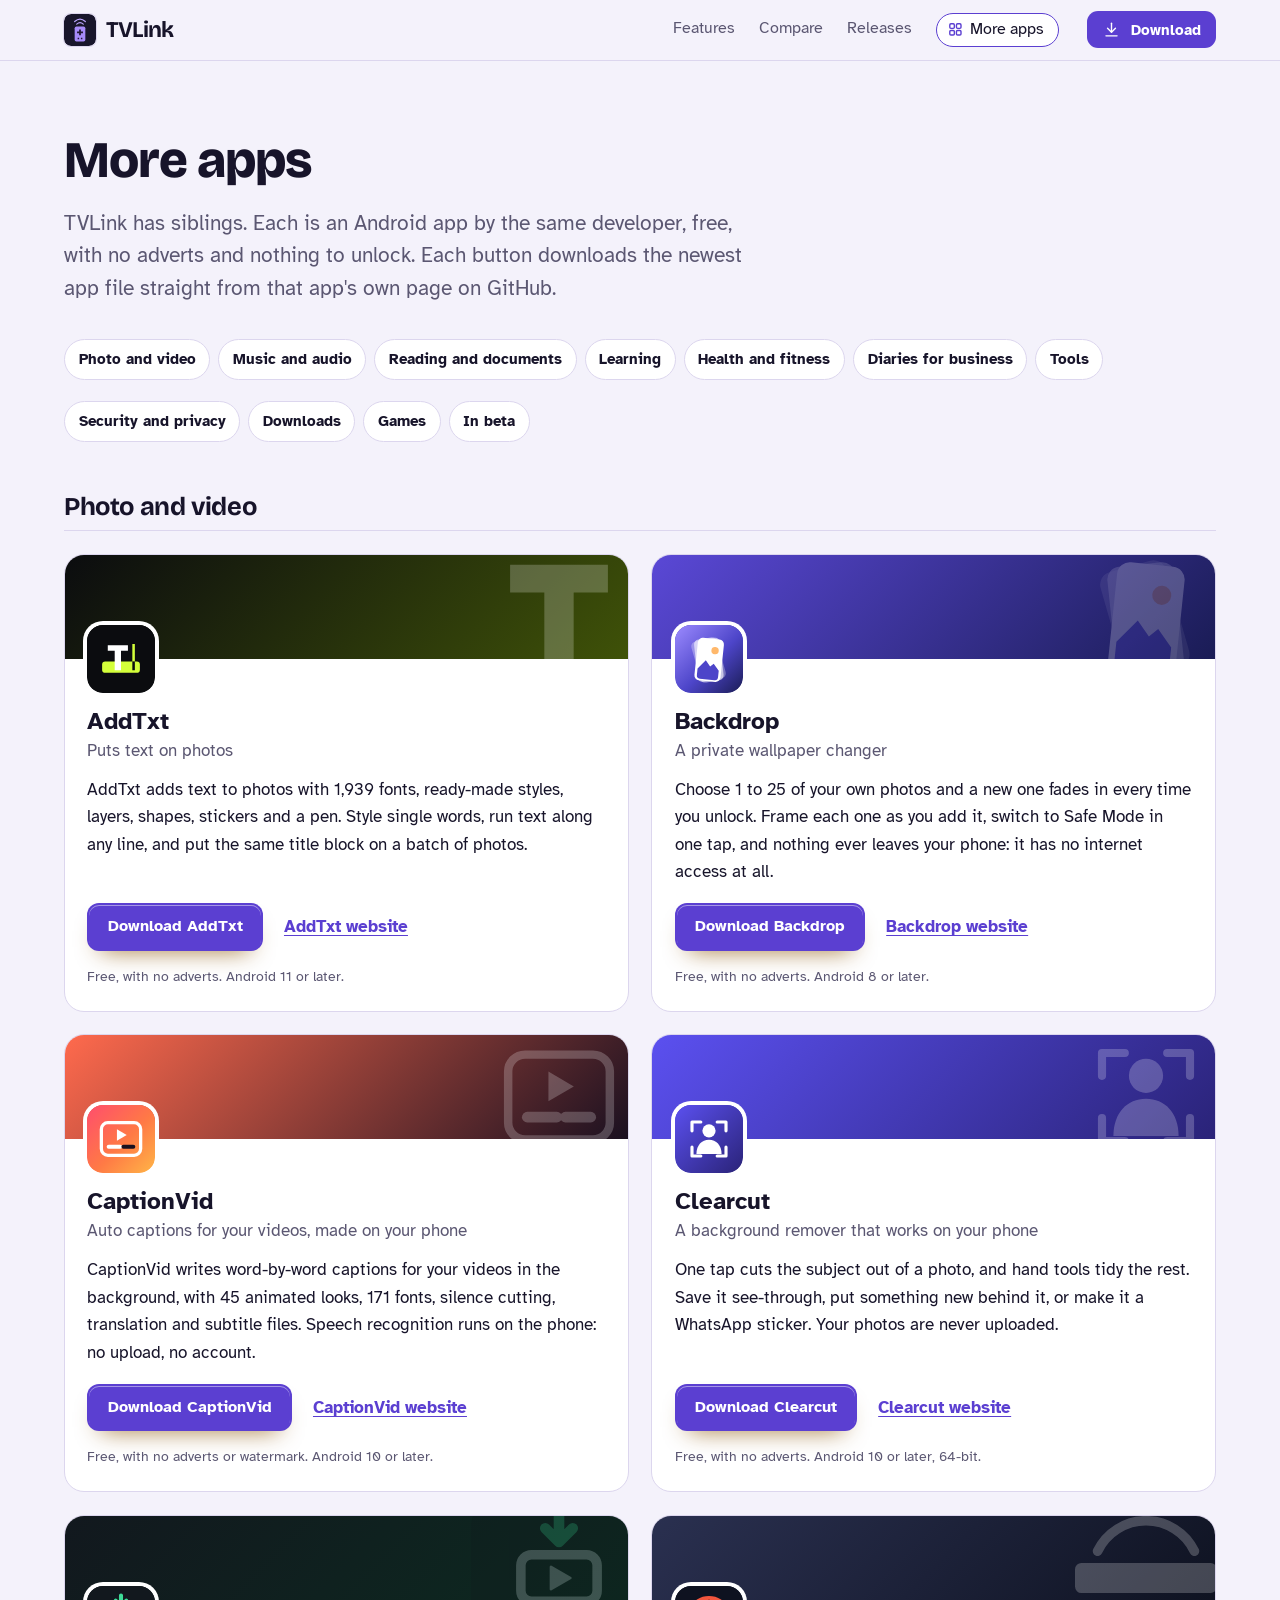
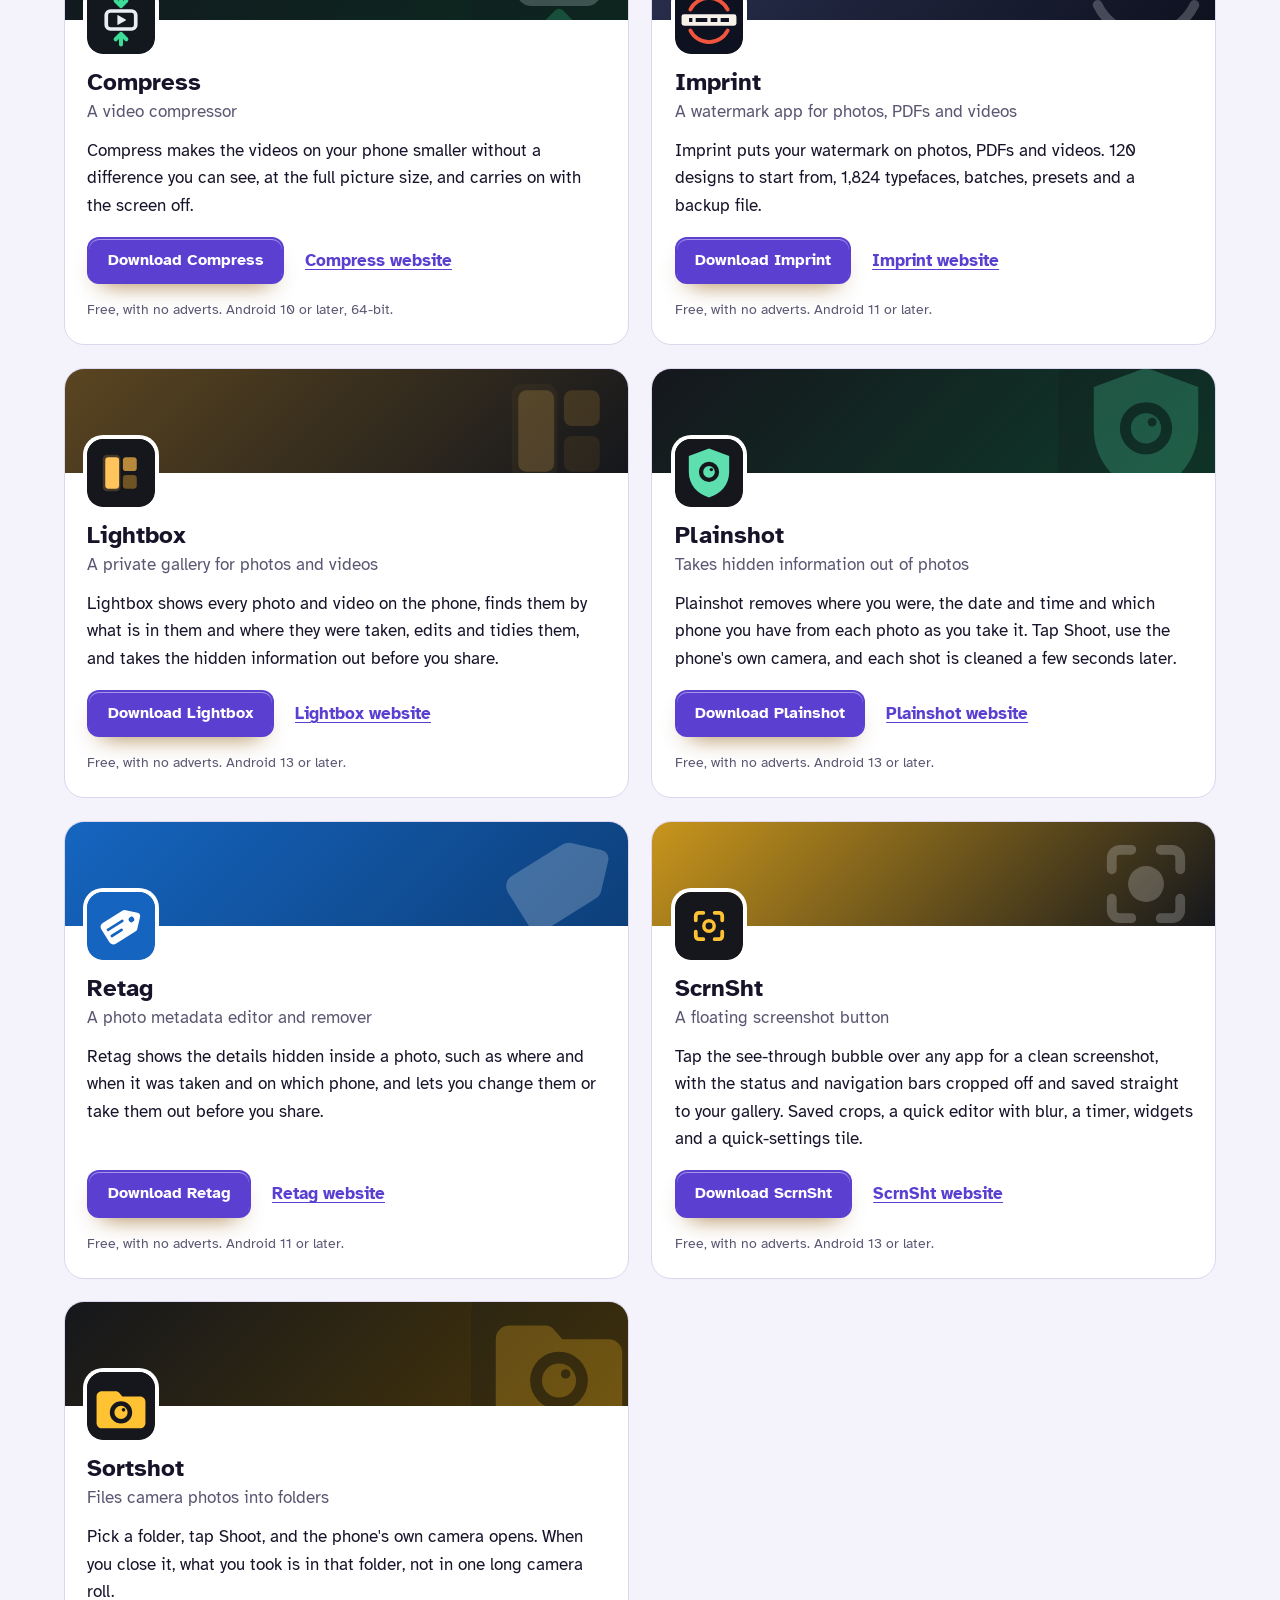
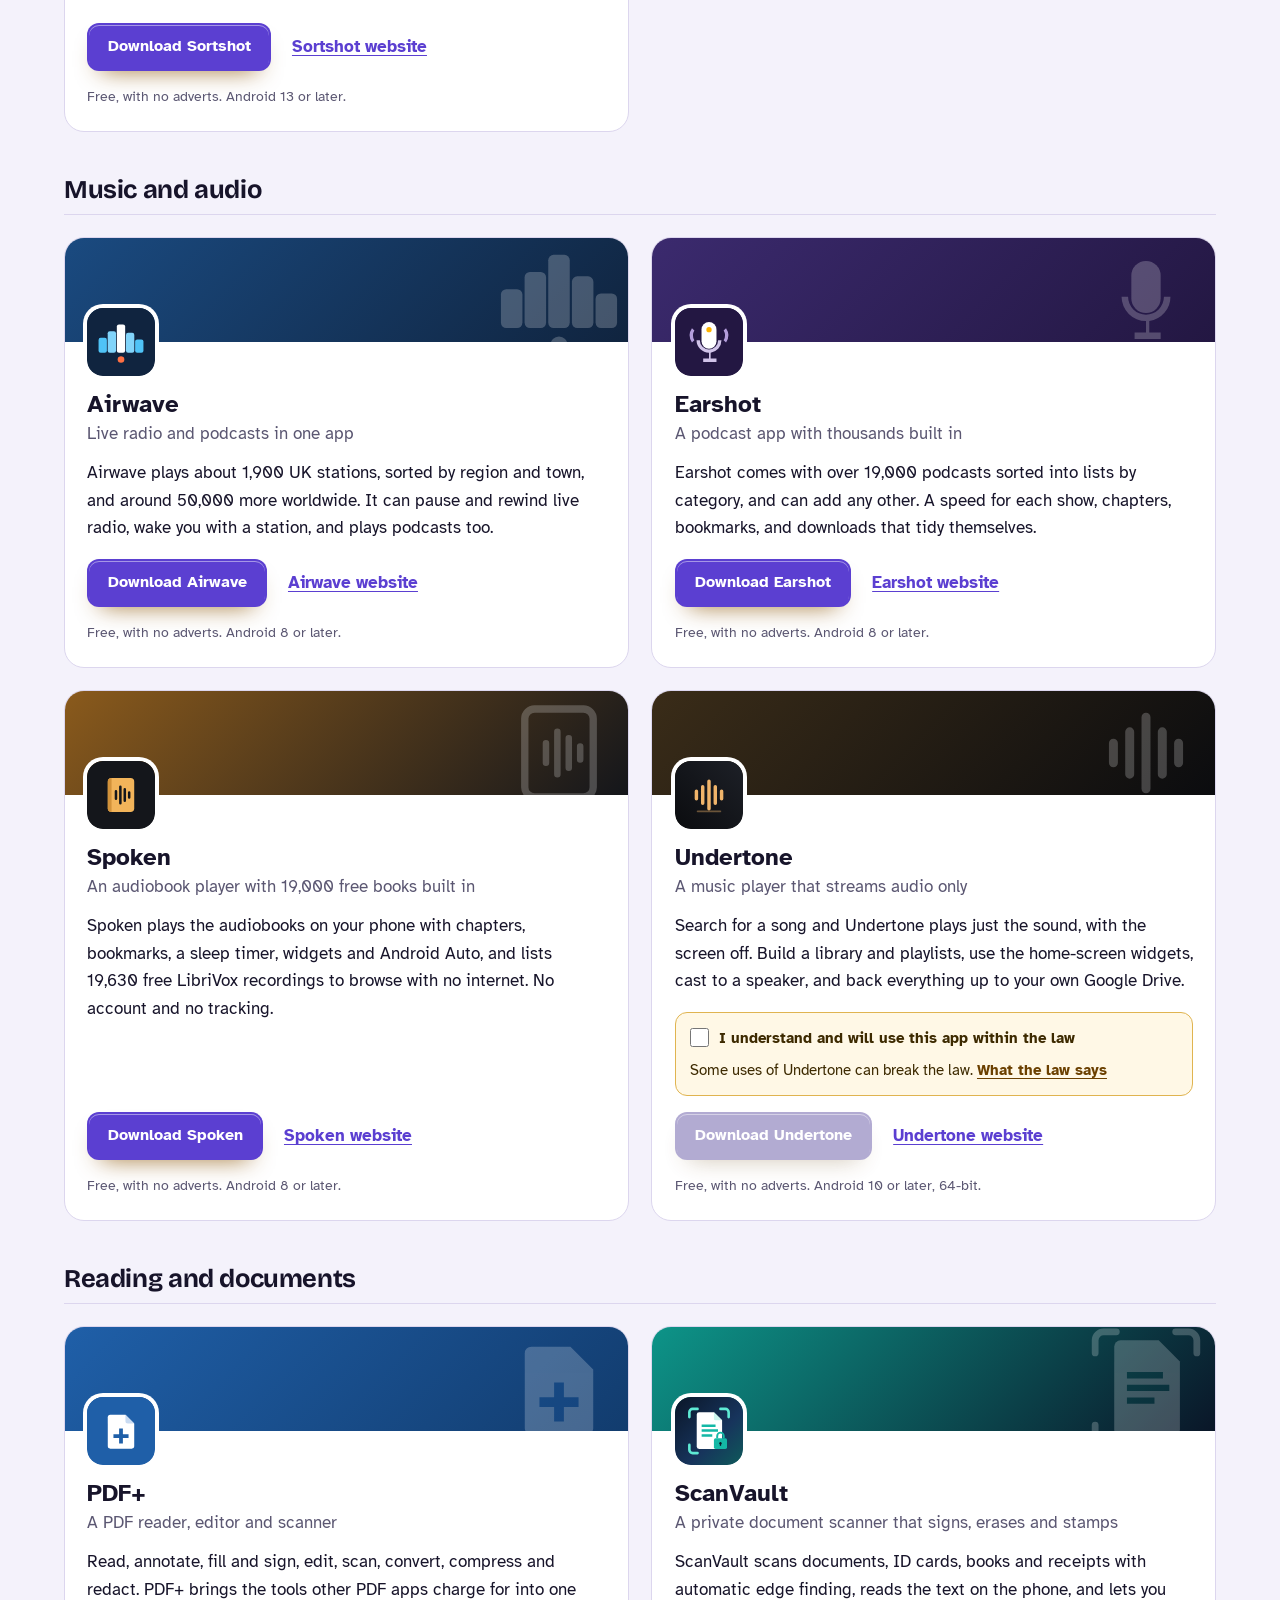
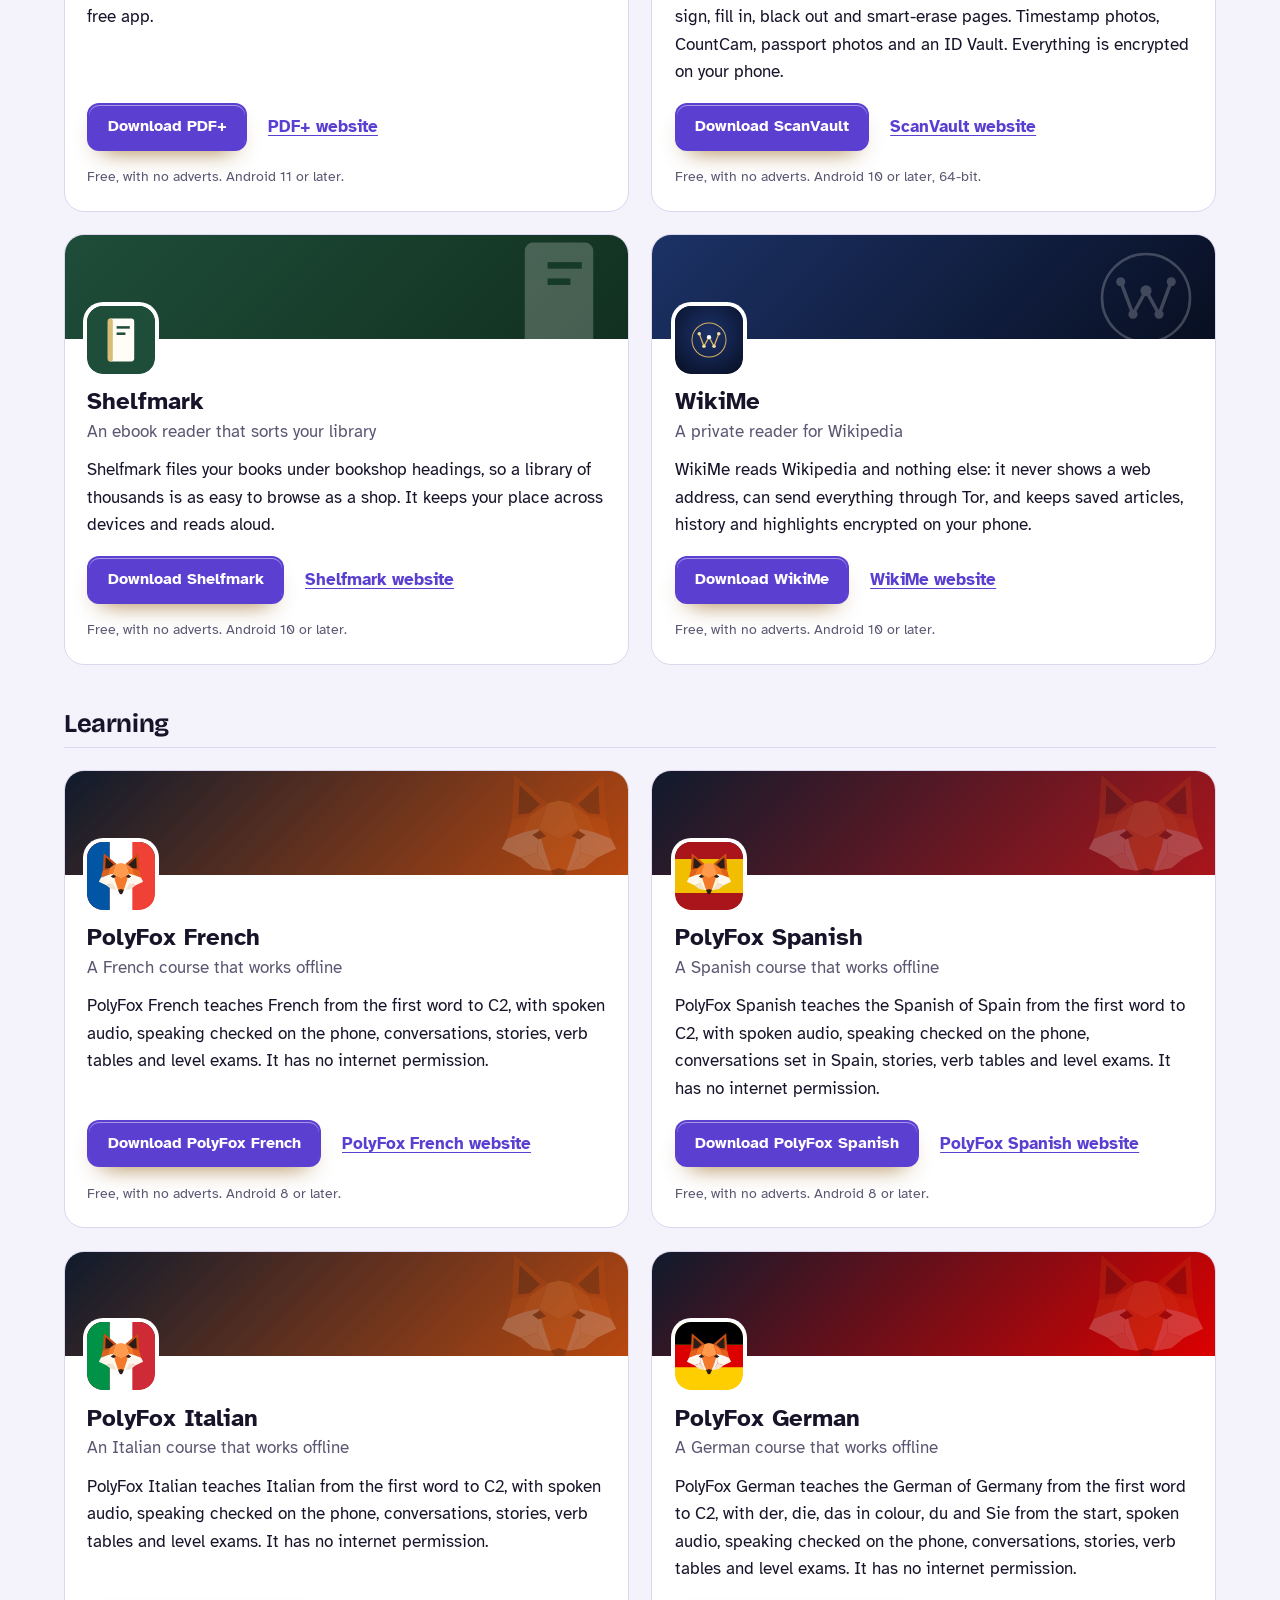
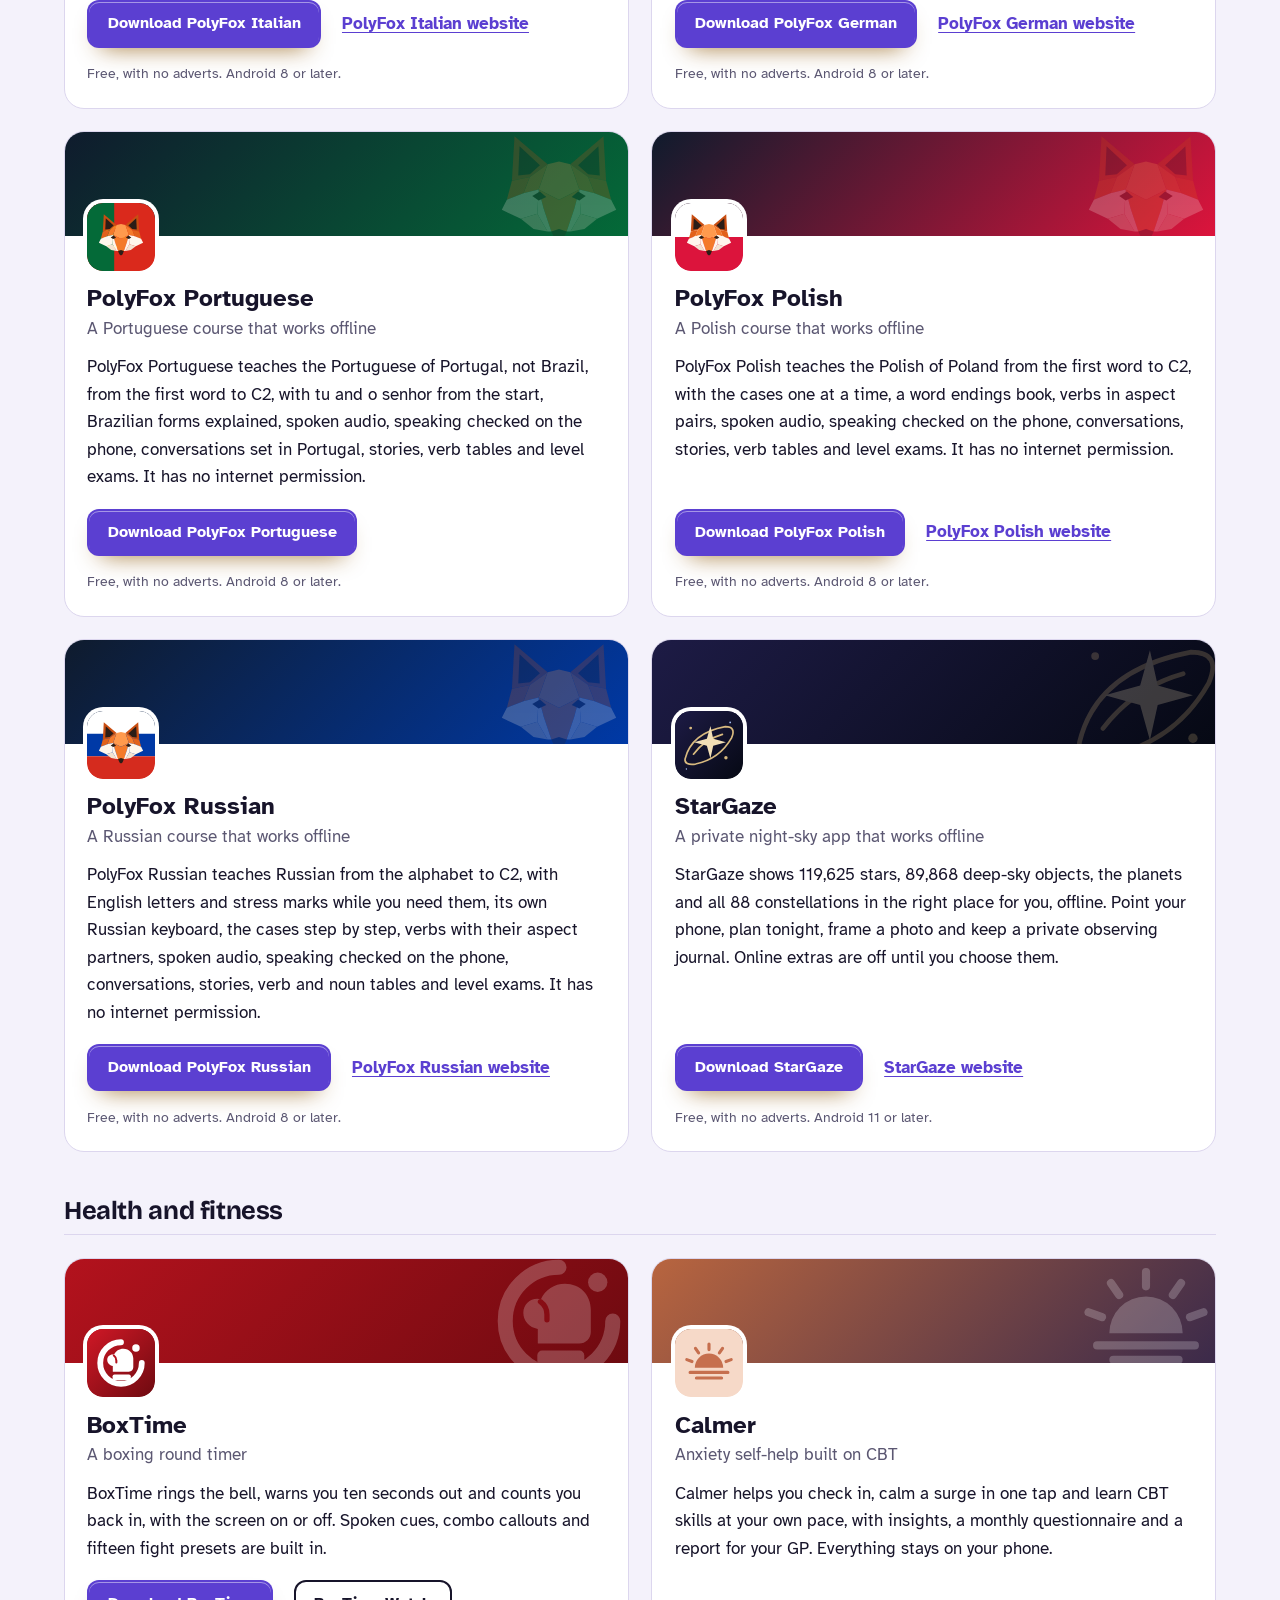
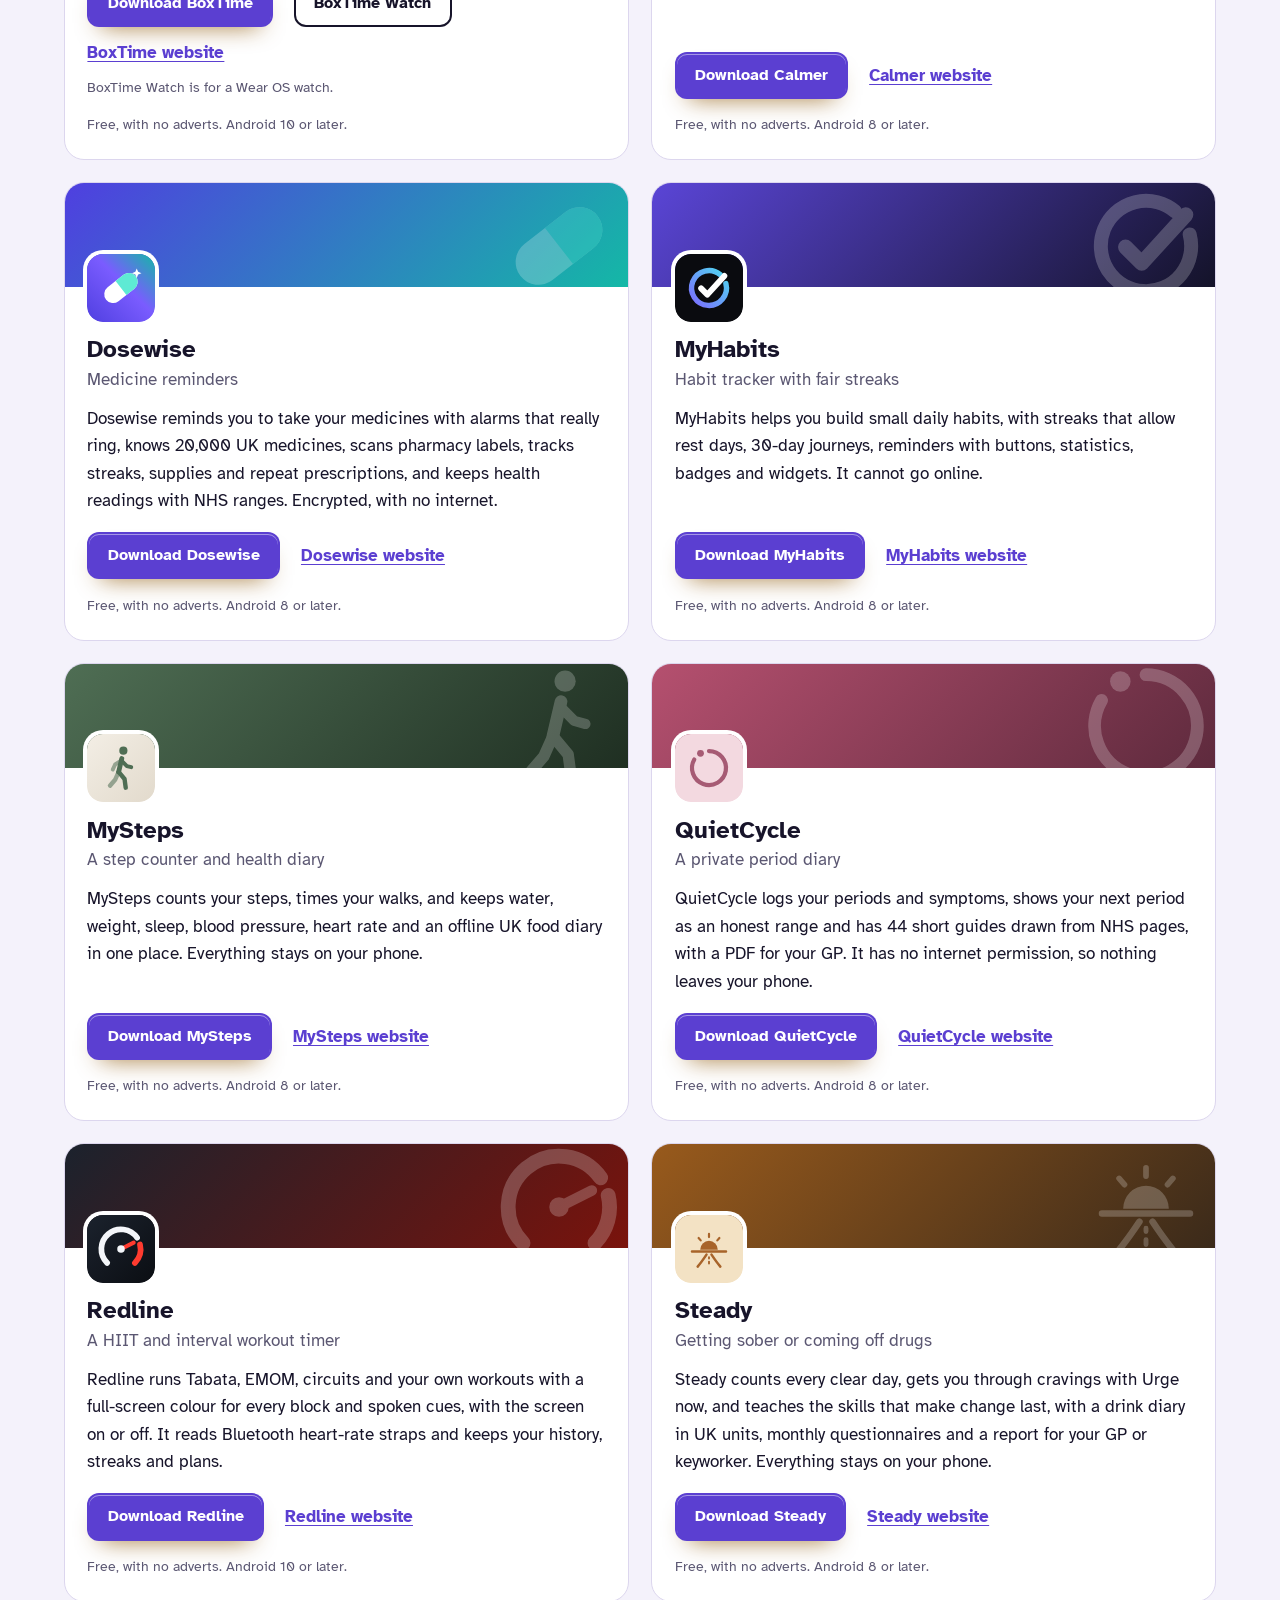
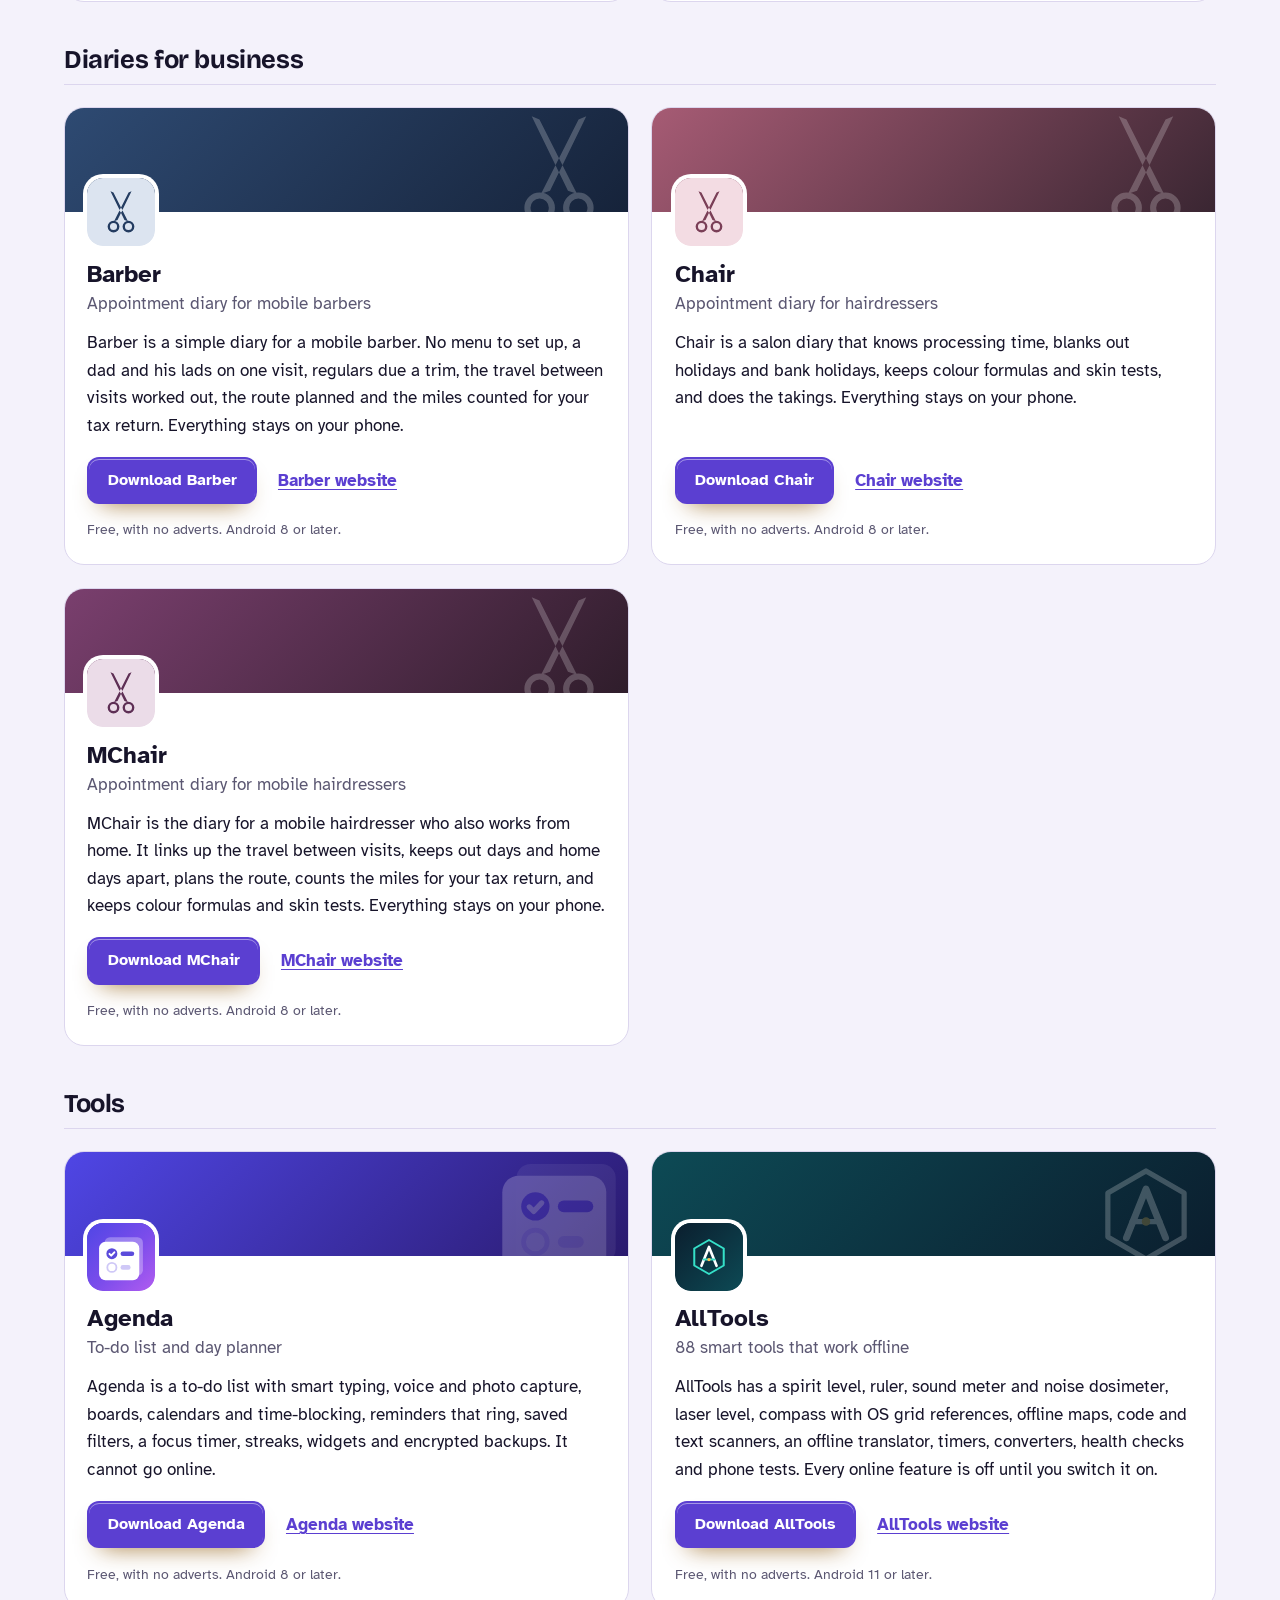
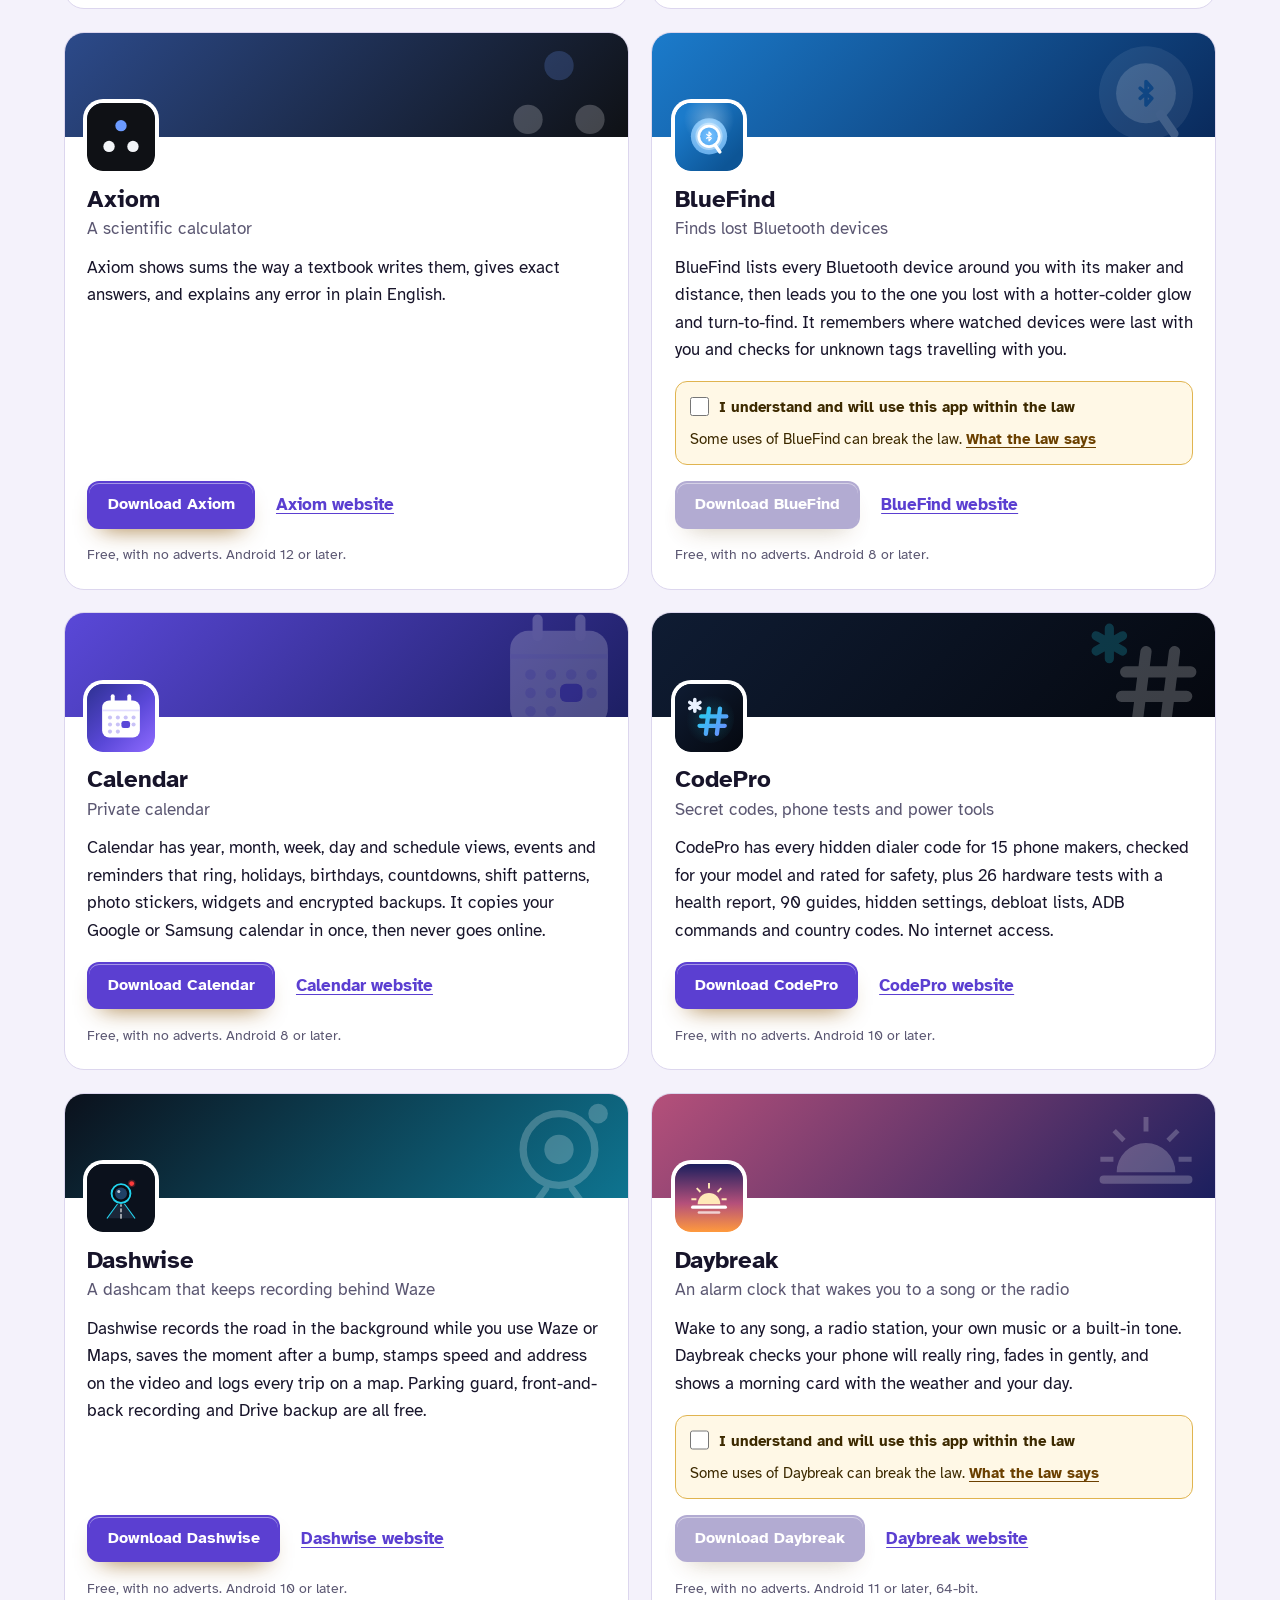
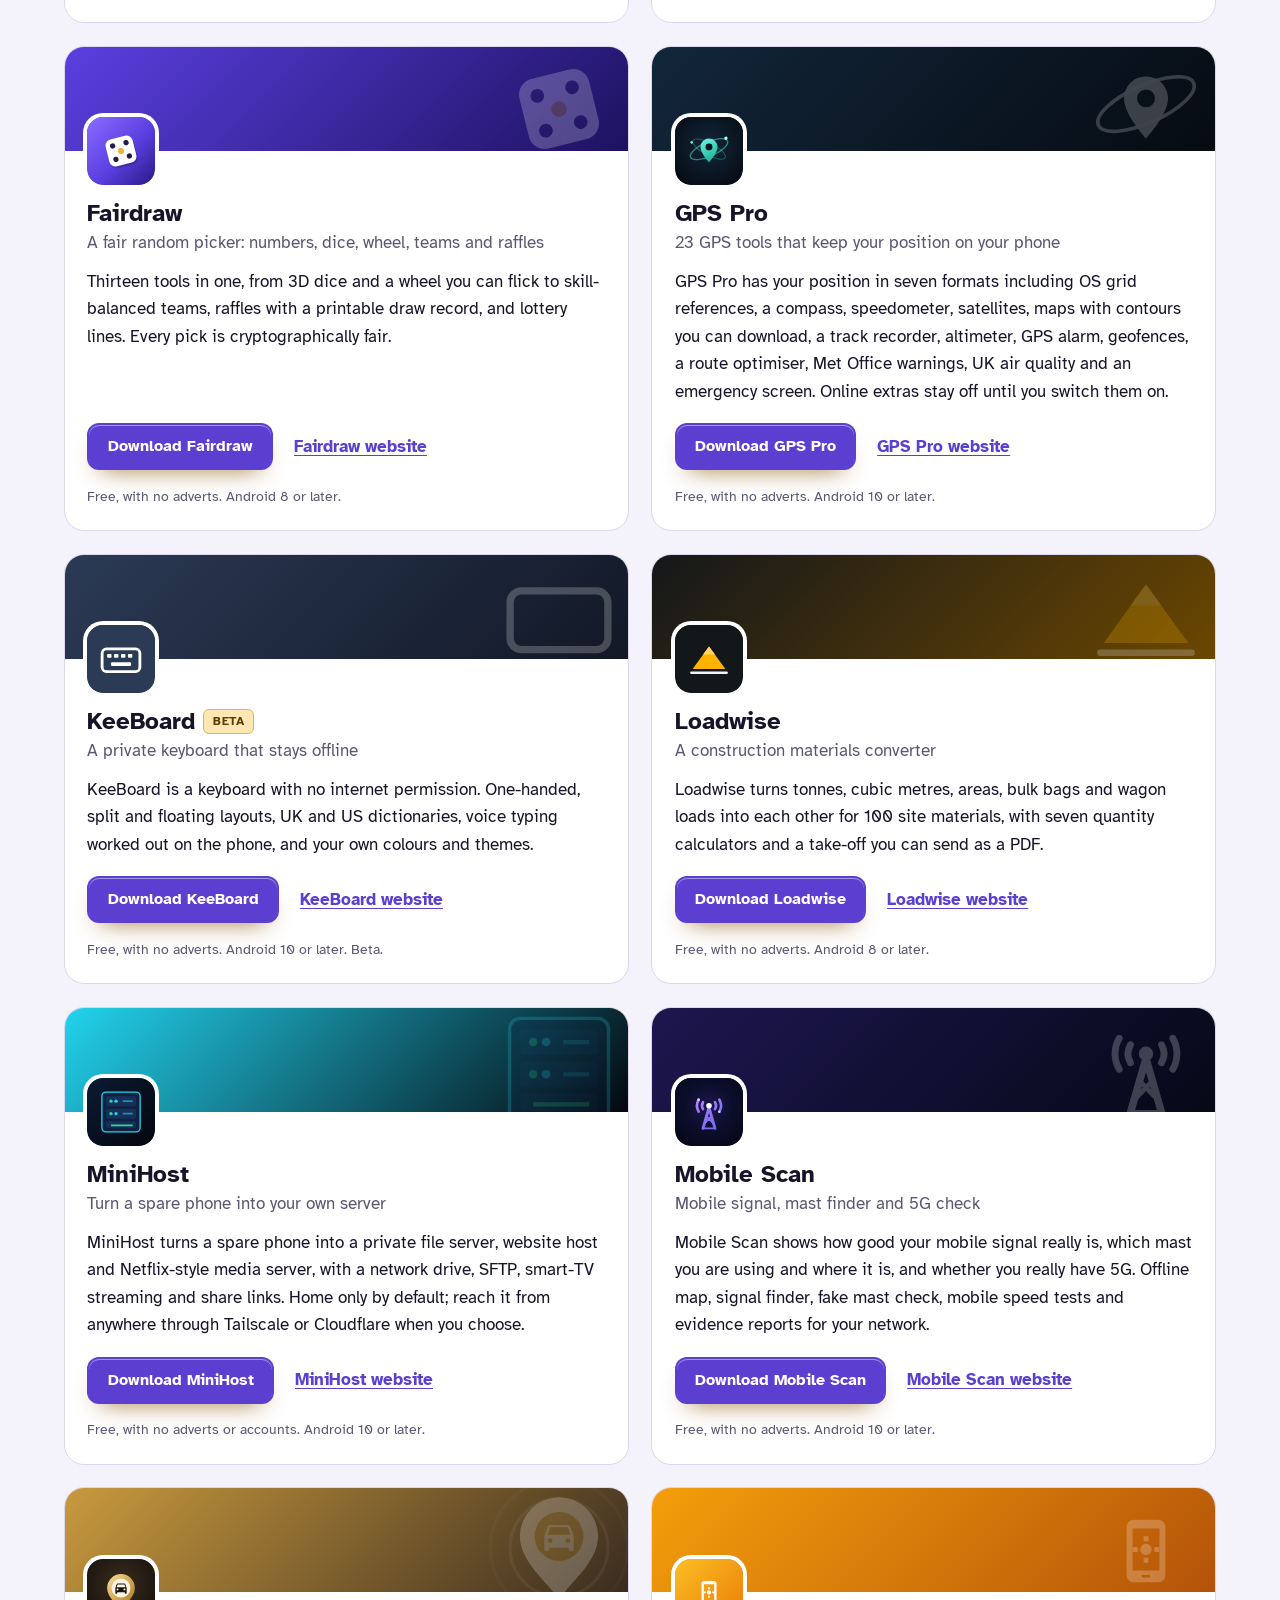
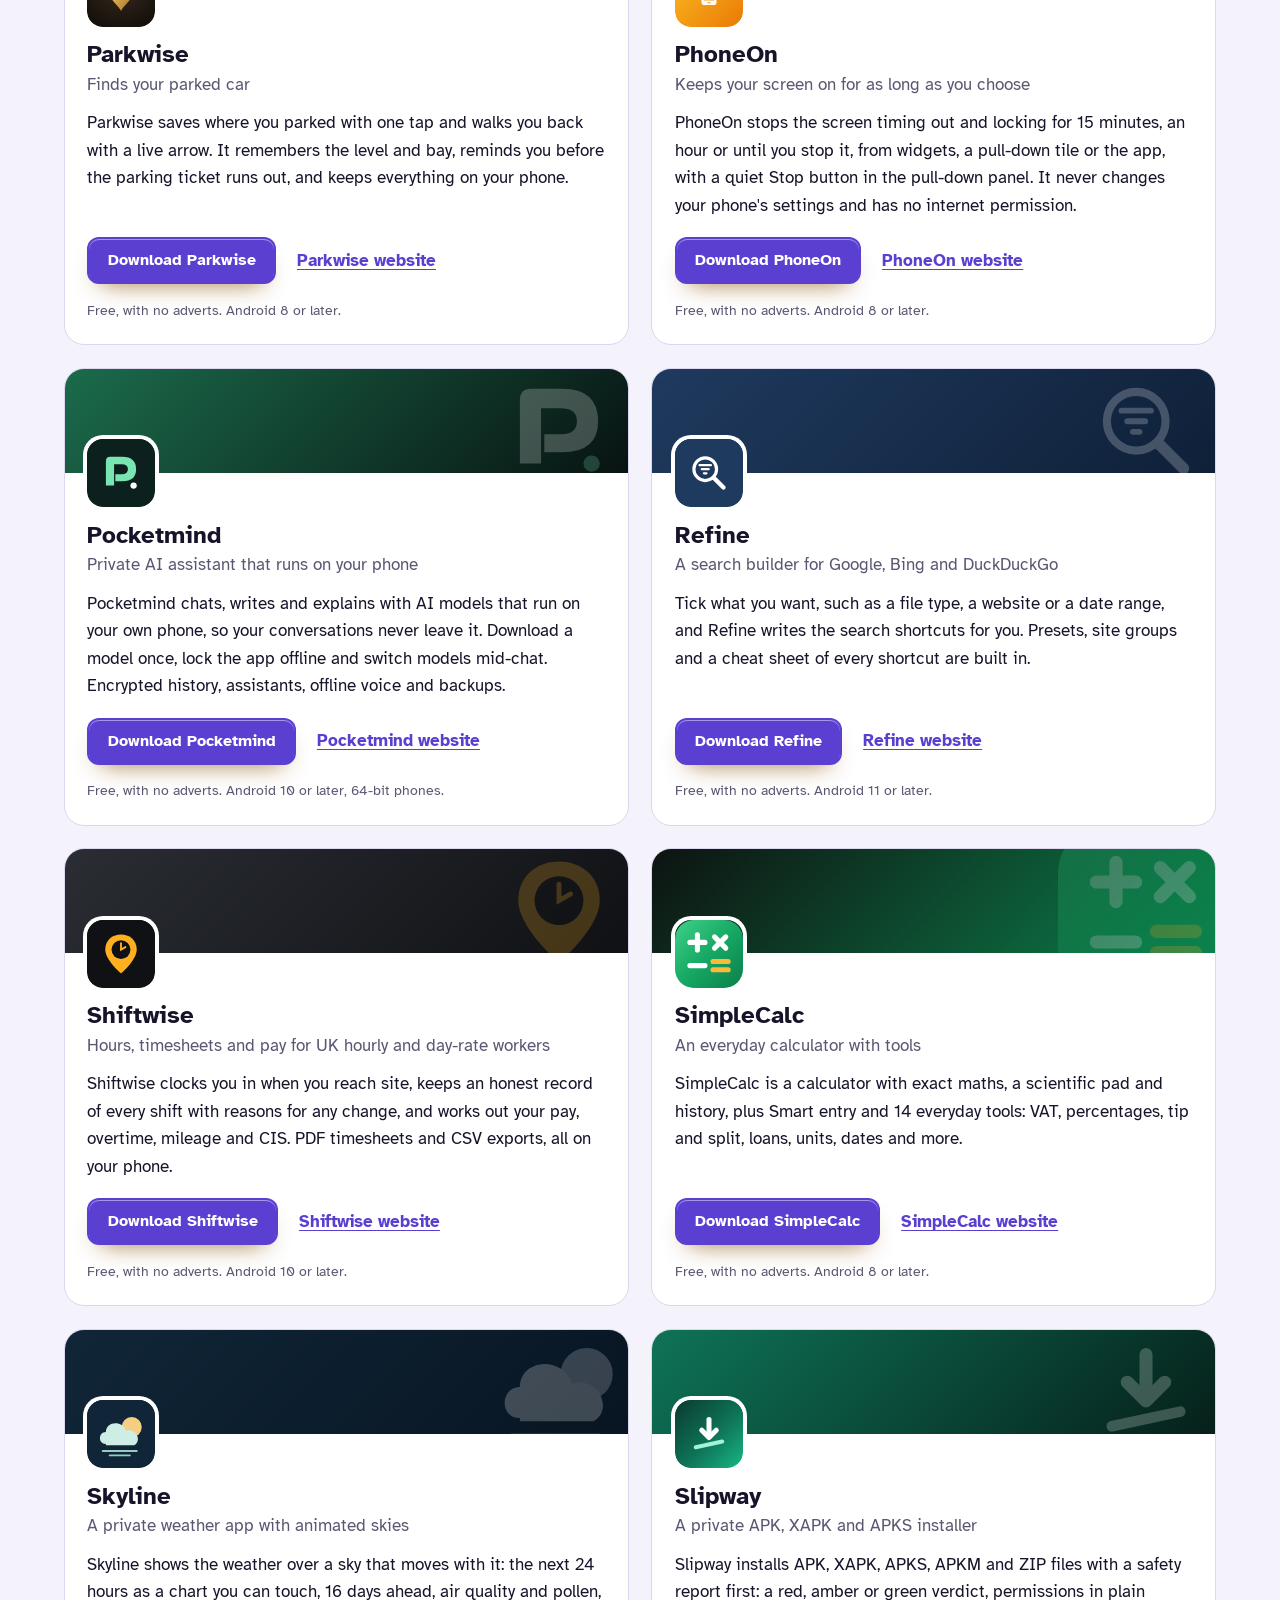
==== commit e5309caa: "More apps: add AllTools" ====
--- a/more-apps.html
+++ b/more-apps.html
@@ -4,7 +4,7 @@
 <meta charset="utf-8">
 <meta name="viewport" content="width=device-width, initial-scale=1">
 <title>More free Android apps from the maker of TVLink</title>
-<meta name="description" content="All 93 free Android apps from the maker of TVLink, in one list by category, each with its download and a link to its website.">
+<meta name="description" content="All 94 free Android apps from the maker of TVLink, in one list by category, each with its download and a link to its website.">
 <meta name="author" content="Jonathan Jackson">
 <link rel="canonical" href="https://customgpter.github.io/tvlink/more-apps.html">
 <meta name="theme-color" content="#f4f2fb" media="(prefers-color-scheme: light)">
@@ -12,7 +12,7 @@
 <meta property="og:type" content="website">
 <meta property="og:site_name" content="TVLink">
 <meta property="og:title" content="More free Android apps from the maker of TVLink">
-<meta property="og:description" content="All 93 free Android apps from the maker of TVLink, in one list by category, each with its download and a link to its website.">
+<meta property="og:description" content="All 94 free Android apps from the maker of TVLink, in one list by category, each with its download and a link to its website.">
 <meta property="og:url" content="https://customgpter.github.io/tvlink/more-apps.html">
 <meta property="og:image" content="https://customgpter.github.io/tvlink/assets/og.png">
 <meta property="og:image:width" content="1200">
@@ -26,7 +26,7 @@
 <link rel="preload" href="./assets/fonts/atkinson-hyperlegible-latin-400-normal.woff2" as="font" type="font/woff2" crossorigin>
 <link rel="stylesheet" href="./assets/site.css?v=1">
 <link rel="stylesheet" href="./assets/house.css?v=1">
-<script type="application/ld+json">{"@context":"https://schema.org","@type":"ItemList","name":"Apps from the maker of TVLink","url":"https://customgpter.github.io/tvlink/more-apps.html","itemListElement":[{"@type":"ListItem","position":1,"name":"AddTxt","url":"https://customgpter.github.io/addtxt/"},{"@type":"ListItem","position":2,"name":"Backdrop","url":"https://customgpter.github.io/backdrop/"},{"@type":"ListItem","position":3,"name":"CaptionVid","url":"https://customgpter.github.io/captionvid/"},{"@type":"ListItem","position":4,"name":"Clearcut","url":"https://customgpter.github.io/clearcut/"},{"@type":"ListItem","position":5,"name":"Compress","url":"https://customgpter.github.io/compress/"},{"@type":"ListItem","position":6,"name":"Imprint","url":"https://customgpter.github.io/imprint/"},{"@type":"ListItem","position":7,"name":"Lightbox","url":"https://customgpter.github.io/lightbox/"},{"@type":"ListItem","position":8,"name":"Plainshot","url":"https://customgpter.github.io/plainshot/"},{"@type":"ListItem","position":9,"name":"Retag","url":"https://customgpter.github.io/retag/"},{"@type":"ListItem","position":10,"name":"ScrnSht","url":"https://customgpter.github.io/scrnsht/"},{"@type":"ListItem","position":11,"name":"Sortshot","url":"https://customgpter.github.io/sortshot/"},{"@type":"ListItem","position":12,"name":"Airwave","url":"https://customgpter.github.io/airwave/"},{"@type":"ListItem","position":13,"name":"Earshot","url":"https://customgpter.github.io/earshot/"},{"@type":"ListItem","position":14,"name":"Spoken","url":"https://customgpter.github.io/spoken/"},{"@type":"ListItem","position":15,"name":"Undertone","url":"https://customgpter.github.io/undertone/"},{"@type":"ListItem","position":16,"name":"PDF+","url":"https://customgpter.github.io/pdfplus/"},{"@type":"ListItem","position":17,"name":"ScanVault","url":"https://customgpter.github.io/scanvault/"},{"@type":"ListItem","position":18,"name":"Shelfmark","url":"https://customgpter.github.io/shelfmark/"},{"@type":"ListItem","position":19,"name":"WikiMe","url":"https://customgpter.github.io/wikime/"},{"@type":"ListItem","position":20,"name":"PolyFox French","url":"https://customgpter.github.io/polyfox/"},{"@type":"ListItem","position":21,"name":"PolyFox German","url":"https://customgpter.github.io/polyfox-german/"},{"@type":"ListItem","position":22,"name":"PolyFox Polish","url":"https://customgpter.github.io/polyfox-polish/"},{"@type":"ListItem","position":23,"name":"PolyFox Russian","url":"https://customgpter.github.io/polyfox-russian/"},{"@type":"ListItem","position":24,"name":"StarGaze","url":"https://customgpter.github.io/stargaze/"},{"@type":"ListItem","position":25,"name":"BoxTime","url":"https://customgpter.github.io/boxtime/"},{"@type":"ListItem","position":26,"name":"Calmer","url":"https://customgpter.github.io/calmer/"},{"@type":"ListItem","position":27,"name":"Dosewise","url":"https://customgpter.github.io/dosewise/"},{"@type":"ListItem","position":28,"name":"MyHabits","url":"https://customgpter.github.io/myhabits/"},{"@type":"ListItem","position":29,"name":"MySteps","url":"https://customgpter.github.io/mysteps/"},{"@type":"ListItem","position":30,"name":"QuietCycle","url":"https://customgpter.github.io/quietcycle/"},{"@type":"ListItem","position":31,"name":"Redline","url":"https://customgpter.github.io/redline/"},{"@type":"ListItem","position":32,"name":"Steady","url":"https://customgpter.github.io/steady/"},{"@type":"ListItem","position":33,"name":"Barber","url":"https://customgpter.github.io/barber/"},{"@type":"ListItem","position":34,"name":"Chair","url":"https://customgpter.github.io/chair/"},{"@type":"ListItem","position":35,"name":"MChair","url":"https://customgpter.github.io/mchair/"},{"@type":"ListItem","position":36,"name":"Agenda","url":"https://customgpter.github.io/agenda/"},{"@type":"ListItem","position":37,"name":"Axiom","url":"https://customgpter.github.io/axiom/"},{"@type":"ListItem","position":38,"name":"BlueFind","url":"https://customgpter.github.io/bluefind/"},{"@type":"ListItem","position":39,"name":"Calendar","url":"https://customgpter.github.io/calendar/"},{"@type":"ListItem","position":40,"name":"CodePro","url":"https://customgpter.github.io/codepro/"},{"@type":"ListItem","position":41,"name":"Dashwise","url":"https://customgpter.github.io/dashwise/"},{"@type":"ListItem","position":42,"name":"Daybreak","url":"https://customgpter.github.io/daybreak/"},{"@type":"ListItem","position":43,"name":"Fairdraw","url":"https://customgpter.github.io/fairdraw/"},{"@type":"ListItem","position":44,"name":"GPS Pro","url":"https://customgpter.github.io/gpspro/"},{"@type":"ListItem","position":45,"name":"KeeBoard","url":"https://customgpter.github.io/keeboard/"},{"@type":"ListItem","position":46,"name":"Loadwise","url":"https://customgpter.github.io/loadwise/"},{"@type":"ListItem","position":47,"name":"MiniHost","url":"https://customgpter.github.io/minihost/"},{"@type":"ListItem","position":48,"name":"Mobile Scan","url":"https://customgpter.github.io/mobilescan/"},{"@type":"ListItem","position":49,"name":"Parkwise","url":"https://customgpter.github.io/parkwise/"},{"@type":"ListItem","position":50,"name":"Pocketmind","url":"https://customgpter.github.io/pocketmind/"},{"@type":"ListItem","position":51,"name":"Refine","url":"https://customgpter.github.io/refine/"},{"@type":"ListItem","position":52,"name":"Shiftwise","url":"https://customgpter.github.io/shiftwise/"},{"@type":"ListItem","position":53,"name":"SimpleCalc","url":"https://customgpter.github.io/simplecalc/"},{"@type":"ListItem","position":54,"name":"Skyline","url":"https://customgpter.github.io/skyline/"},{"@type":"ListItem","position":55,"name":"Slipway","url":"https://customgpter.github.io/slipway/"},{"@type":"ListItem","position":56,"name":"Tagger","url":"https://customgpter.github.io/tagger/"},{"@type":"ListItem","position":57,"name":"TotalClean","url":"https://customgpter.github.io/totalclean/"},{"@type":"ListItem","position":58,"name":"TVLink","url":"https://customgpter.github.io/tvlink/"},{"@type":"ListItem","position":59,"name":"Unbox","url":"https://customgpter.github.io/unbox/"},{"@type":"ListItem","position":60,"name":"WhatsKeep","url":"https://customgpter.github.io/whatskeep/"},{"@type":"ListItem","position":61,"name":"WiFi Scan","url":"https://customgpter.github.io/wifiscan/"},{"@type":"ListItem","position":62,"name":"Auditly","url":"https://customgpter.github.io/auditly/"},{"@type":"ListItem","position":63,"name":"Backchannel","url":"https://customgpter.github.io/backchannel/"},{"@type":"ListItem","position":64,"name":"ENotes","url":"https://customgpter.github.io/enotes/"},{"@type":"ListItem","position":65,"name":"FindMe","url":"https://customgpter.github.io/findme/"},{"@type":"ListItem","position":66,"name":"iLock","url":"https://customgpter.github.io/ilock/"},{"@type":"ListItem","position":67,"name":"ImSafe","url":"https://customgpter.github.io/imsafe/"},{"@type":"ListItem","position":68,"name":"IShred","url":"https://customgpter.github.io/ishred/"},{"@type":"ListItem","position":69,"name":"LockBox","url":"https://customgpter.github.io/lockbox/"},{"@type":"ListItem","position":70,"name":"PassVault","url":"https://customgpter.github.io/passvault/"},{"@type":"ListItem","position":71,"name":"SpyFind","url":"https://customgpter.github.io/spyfind/"},{"@type":"ListItem","position":72,"name":"TextWipe","url":"https://customgpter.github.io/textwipe/"},{"@type":"ListItem","position":73,"name":"Tracewire","url":"https://customgpter.github.io/tracewire/"},{"@type":"ListItem","position":74,"name":"Vigil","url":"https://customgpter.github.io/vigil/"},{"@type":"ListItem","position":75,"name":"Grab","url":"https://customgpter.github.io/grab/"},{"@type":"ListItem","position":76,"name":"Swarm","url":"https://customgpter.github.io/swarm/"},{"@type":"ListItem","position":77,"name":"Plane Games","url":"https://customgpter.github.io/plane-games/"},{"@type":"ListItem","position":78,"name":"Ninefold","url":"https://customgpter.github.io/ninefold/"},{"@type":"ListItem","position":79,"name":"Cubewise","url":"https://customgpter.github.io/cubewise/"},{"@type":"ListItem","position":80,"name":"Tilewise","url":"https://customgpter.github.io/tilewise/"},{"@type":"ListItem","position":81,"name":"Letterwise","url":"https://customgpter.github.io/letterwise/"},{"@type":"ListItem","position":82,"name":"Kingside","url":"https://customgpter.github.io/kingside/"},{"@type":"ListItem","position":83,"name":"Deckhand","url":"https://customgpter.github.io/deckhand/"},{"@type":"ListItem","position":84,"name":"SNESForge","url":"https://customgpter.github.io/snesforge/"},{"@type":"ListItem","position":85,"name":"Fame Boy","url":"https://customgpter.github.io/fameboy/"},{"@type":"ListItem","position":86,"name":"PSPPro","url":"https://customgpter.github.io/psppro/"},{"@type":"ListItem","position":87,"name":"MegaGen","url":"https://customgpter.github.io/megagen/"},{"@type":"ListItem","position":88,"name":"QVR","url":"https://customgpter.github.io/qvr/"},{"@type":"ListItem","position":89,"name":"QVR Watch","url":"https://customgpter.github.io/qvr-watch/"},{"@type":"ListItem","position":90,"name":"QVRLite","url":"https://customgpter.github.io/qvrlite/"},{"@type":"ListItem","position":91,"name":"Onionz","url":"https://customgpter.github.io/onionz/"},{"@type":"ListItem","position":92,"name":"OnionzWeb","url":"https://customgpter.github.io/onionzweb/"}]}</script>
+<script type="application/ld+json">{"@context":"https://schema.org","@type":"ItemList","name":"Apps from the maker of TVLink","url":"https://customgpter.github.io/tvlink/more-apps.html","itemListElement":[{"@type":"ListItem","position":1,"name":"AddTxt","url":"https://customgpter.github.io/addtxt/"},{"@type":"ListItem","position":2,"name":"Backdrop","url":"https://customgpter.github.io/backdrop/"},{"@type":"ListItem","position":3,"name":"CaptionVid","url":"https://customgpter.github.io/captionvid/"},{"@type":"ListItem","position":4,"name":"Clearcut","url":"https://customgpter.github.io/clearcut/"},{"@type":"ListItem","position":5,"name":"Compress","url":"https://customgpter.github.io/compress/"},{"@type":"ListItem","position":6,"name":"Imprint","url":"https://customgpter.github.io/imprint/"},{"@type":"ListItem","position":7,"name":"Lightbox","url":"https://customgpter.github.io/lightbox/"},{"@type":"ListItem","position":8,"name":"Plainshot","url":"https://customgpter.github.io/plainshot/"},{"@type":"ListItem","position":9,"name":"Retag","url":"https://customgpter.github.io/retag/"},{"@type":"ListItem","position":10,"name":"ScrnSht","url":"https://customgpter.github.io/scrnsht/"},{"@type":"ListItem","position":11,"name":"Sortshot","url":"https://customgpter.github.io/sortshot/"},{"@type":"ListItem","position":12,"name":"Airwave","url":"https://customgpter.github.io/airwave/"},{"@type":"ListItem","position":13,"name":"Earshot","url":"https://customgpter.github.io/earshot/"},{"@type":"ListItem","position":14,"name":"Spoken","url":"https://customgpter.github.io/spoken/"},{"@type":"ListItem","position":15,"name":"Undertone","url":"https://customgpter.github.io/undertone/"},{"@type":"ListItem","position":16,"name":"PDF+","url":"https://customgpter.github.io/pdfplus/"},{"@type":"ListItem","position":17,"name":"ScanVault","url":"https://customgpter.github.io/scanvault/"},{"@type":"ListItem","position":18,"name":"Shelfmark","url":"https://customgpter.github.io/shelfmark/"},{"@type":"ListItem","position":19,"name":"WikiMe","url":"https://customgpter.github.io/wikime/"},{"@type":"ListItem","position":20,"name":"PolyFox French","url":"https://customgpter.github.io/polyfox/"},{"@type":"ListItem","position":21,"name":"PolyFox German","url":"https://customgpter.github.io/polyfox-german/"},{"@type":"ListItem","position":22,"name":"PolyFox Polish","url":"https://customgpter.github.io/polyfox-polish/"},{"@type":"ListItem","position":23,"name":"PolyFox Russian","url":"https://customgpter.github.io/polyfox-russian/"},{"@type":"ListItem","position":24,"name":"StarGaze","url":"https://customgpter.github.io/stargaze/"},{"@type":"ListItem","position":25,"name":"BoxTime","url":"https://customgpter.github.io/boxtime/"},{"@type":"ListItem","position":26,"name":"Calmer","url":"https://customgpter.github.io/calmer/"},{"@type":"ListItem","position":27,"name":"Dosewise","url":"https://customgpter.github.io/dosewise/"},{"@type":"ListItem","position":28,"name":"MyHabits","url":"https://customgpter.github.io/myhabits/"},{"@type":"ListItem","position":29,"name":"MySteps","url":"https://customgpter.github.io/mysteps/"},{"@type":"ListItem","position":30,"name":"QuietCycle","url":"https://customgpter.github.io/quietcycle/"},{"@type":"ListItem","position":31,"name":"Redline","url":"https://customgpter.github.io/redline/"},{"@type":"ListItem","position":32,"name":"Steady","url":"https://customgpter.github.io/steady/"},{"@type":"ListItem","position":33,"name":"Barber","url":"https://customgpter.github.io/barber/"},{"@type":"ListItem","position":34,"name":"Chair","url":"https://customgpter.github.io/chair/"},{"@type":"ListItem","position":35,"name":"MChair","url":"https://customgpter.github.io/mchair/"},{"@type":"ListItem","position":36,"name":"Agenda","url":"https://customgpter.github.io/agenda/"},{"@type":"ListItem","position":37,"name":"AllTools","url":"https://customgpter.github.io/alltools/"},{"@type":"ListItem","position":38,"name":"Axiom","url":"https://customgpter.github.io/axiom/"},{"@type":"ListItem","position":39,"name":"BlueFind","url":"https://customgpter.github.io/bluefind/"},{"@type":"ListItem","position":40,"name":"Calendar","url":"https://customgpter.github.io/calendar/"},{"@type":"ListItem","position":41,"name":"CodePro","url":"https://customgpter.github.io/codepro/"},{"@type":"ListItem","position":42,"name":"Dashwise","url":"https://customgpter.github.io/dashwise/"},{"@type":"ListItem","position":43,"name":"Daybreak","url":"https://customgpter.github.io/daybreak/"},{"@type":"ListItem","position":44,"name":"Fairdraw","url":"https://customgpter.github.io/fairdraw/"},{"@type":"ListItem","position":45,"name":"GPS Pro","url":"https://customgpter.github.io/gpspro/"},{"@type":"ListItem","position":46,"name":"KeeBoard","url":"https://customgpter.github.io/keeboard/"},{"@type":"ListItem","position":47,"name":"Loadwise","url":"https://customgpter.github.io/loadwise/"},{"@type":"ListItem","position":48,"name":"MiniHost","url":"https://customgpter.github.io/minihost/"},{"@type":"ListItem","position":49,"name":"Mobile Scan","url":"https://customgpter.github.io/mobilescan/"},{"@type":"ListItem","position":50,"name":"Parkwise","url":"https://customgpter.github.io/parkwise/"},{"@type":"ListItem","position":51,"name":"Pocketmind","url":"https://customgpter.github.io/pocketmind/"},{"@type":"ListItem","position":52,"name":"Refine","url":"https://customgpter.github.io/refine/"},{"@type":"ListItem","position":53,"name":"Shiftwise","url":"https://customgpter.github.io/shiftwise/"},{"@type":"ListItem","position":54,"name":"SimpleCalc","url":"https://customgpter.github.io/simplecalc/"},{"@type":"ListItem","position":55,"name":"Skyline","url":"https://customgpter.github.io/skyline/"},{"@type":"ListItem","position":56,"name":"Slipway","url":"https://customgpter.github.io/slipway/"},{"@type":"ListItem","position":57,"name":"Tagger","url":"https://customgpter.github.io/tagger/"},{"@type":"ListItem","position":58,"name":"TotalClean","url":"https://customgpter.github.io/totalclean/"},{"@type":"ListItem","position":59,"name":"TVLink","url":"https://customgpter.github.io/tvlink/"},{"@type":"ListItem","position":60,"name":"Unbox","url":"https://customgpter.github.io/unbox/"},{"@type":"ListItem","position":61,"name":"WhatsKeep","url":"https://customgpter.github.io/whatskeep/"},{"@type":"ListItem","position":62,"name":"WiFi Scan","url":"https://customgpter.github.io/wifiscan/"},{"@type":"ListItem","position":63,"name":"Auditly","url":"https://customgpter.github.io/auditly/"},{"@type":"ListItem","position":64,"name":"Backchannel","url":"https://customgpter.github.io/backchannel/"},{"@type":"ListItem","position":65,"name":"ENotes","url":"https://customgpter.github.io/enotes/"},{"@type":"ListItem","position":66,"name":"FindMe","url":"https://customgpter.github.io/findme/"},{"@type":"ListItem","position":67,"name":"iLock","url":"https://customgpter.github.io/ilock/"},{"@type":"ListItem","position":68,"name":"ImSafe","url":"https://customgpter.github.io/imsafe/"},{"@type":"ListItem","position":69,"name":"IShred","url":"https://customgpter.github.io/ishred/"},{"@type":"ListItem","position":70,"name":"LockBox","url":"https://customgpter.github.io/lockbox/"},{"@type":"ListItem","position":71,"name":"PassVault","url":"https://customgpter.github.io/passvault/"},{"@type":"ListItem","position":72,"name":"SpyFind","url":"https://customgpter.github.io/spyfind/"},{"@type":"ListItem","position":73,"name":"TextWipe","url":"https://customgpter.github.io/textwipe/"},{"@type":"ListItem","position":74,"name":"Tracewire","url":"https://customgpter.github.io/tracewire/"},{"@type":"ListItem","position":75,"name":"Vigil","url":"https://customgpter.github.io/vigil/"},{"@type":"ListItem","position":76,"name":"Grab","url":"https://customgpter.github.io/grab/"},{"@type":"ListItem","position":77,"name":"Swarm","url":"https://customgpter.github.io/swarm/"},{"@type":"ListItem","position":78,"name":"Plane Games","url":"https://customgpter.github.io/plane-games/"},{"@type":"ListItem","position":79,"name":"Ninefold","url":"https://customgpter.github.io/ninefold/"},{"@type":"ListItem","position":80,"name":"Cubewise","url":"https://customgpter.github.io/cubewise/"},{"@type":"ListItem","position":81,"name":"Tilewise","url":"https://customgpter.github.io/tilewise/"},{"@type":"ListItem","position":82,"name":"Letterwise","url":"https://customgpter.github.io/letterwise/"},{"@type":"ListItem","position":83,"name":"Kingside","url":"https://customgpter.github.io/kingside/"},{"@type":"ListItem","position":84,"name":"Deckhand","url":"https://customgpter.github.io/deckhand/"},{"@type":"ListItem","position":85,"name":"SNESForge","url":"https://customgpter.github.io/snesforge/"},{"@type":"ListItem","position":86,"name":"Fame Boy","url":"https://customgpter.github.io/fameboy/"},{"@type":"ListItem","position":87,"name":"PSPPro","url":"https://customgpter.github.io/psppro/"},{"@type":"ListItem","position":88,"name":"MegaGen","url":"https://customgpter.github.io/megagen/"},{"@type":"ListItem","position":89,"name":"QVR","url":"https://customgpter.github.io/qvr/"},{"@type":"ListItem","position":90,"name":"QVR Watch","url":"https://customgpter.github.io/qvr-watch/"},{"@type":"ListItem","position":91,"name":"QVRLite","url":"https://customgpter.github.io/qvrlite/"},{"@type":"ListItem","position":92,"name":"Onionz","url":"https://customgpter.github.io/onionz/"},{"@type":"ListItem","position":93,"name":"OnionzWeb","url":"https://customgpter.github.io/onionzweb/"}]}</script>
 <link rel="stylesheet" href="./assets/apps-list.css?v=1">
 <script src="./assets/apps-list.js?v=1" defer></script>
 </head>
@@ -86,7 +86,7 @@
 <li class="mapp" style="--b:#7a3f6e;--b2:#2f1d2b"><div class="mapp-cover" aria-hidden="true"><svg viewBox="0 0 108 108"><g transform="translate(54 54) scale(1.25) translate(-54 -52)"><path fill="#fff" fill-rule="evenodd" d="M37 70.5a7.5 7.5 0 1 0 15 0a7.5 7.5 0 1 0-15 0zM40 70.5a4.5 4.5 0 1 0 9 0a4.5 4.5 0 1 0-9 0zM56 70.5a7.5 7.5 0 1 0 15 0a7.5 7.5 0 1 0-15 0zM59 70.5a4.5 4.5 0 1 0 9 0a4.5 4.5 0 1 0-9 0z"/><path fill="#fff" d="M45.2 63.6 49.6 62.2 67.4 25.6 63.6 27.2zM62.8 63.6 58.4 62.2 40.6 25.6 44.4 27.2z"/><circle cx="54" cy="49.8" r="1.8" fill="none"/></g></svg></div><div class="mapp-body"><svg class="mapp-icon" viewBox="0 0 108 108" aria-hidden="true"><rect width="108" height="108" rx="24" fill="#EBDCE8"/><g transform="translate(54 54) scale(1.25) translate(-54 -52)"><path fill="#5E2F55" fill-rule="evenodd" d="M37 70.5a7.5 7.5 0 1 0 15 0a7.5 7.5 0 1 0-15 0zM40 70.5a4.5 4.5 0 1 0 9 0a4.5 4.5 0 1 0-9 0zM56 70.5a7.5 7.5 0 1 0 15 0a7.5 7.5 0 1 0-15 0zM59 70.5a4.5 4.5 0 1 0 9 0a4.5 4.5 0 1 0-9 0z"/><path fill="#5E2F55" d="M45.2 63.6 49.6 62.2 67.4 25.6 63.6 27.2zM62.8 63.6 58.4 62.2 40.6 25.6 44.4 27.2z"/><circle cx="54" cy="49.8" r="1.8" fill="#EBDCE8"/></g></svg><h3>MChair</h3><p class="mapp-kind">Appointment diary for mobile hairdressers</p><p class="mapp-say">MChair is the diary for a mobile hairdresser who also works from home. It links up the travel between visits, keeps out days and home days apart, plans the route, counts the miles for your tax return, and keeps colour formulas and skin tests. Everything stays on your phone.</p><p class="mapp-go"><a class="button" href="https://github.com/CustomGPTer/mchair/releases/latest/download/MChair.apk">Download MChair</a><a class="mapp-site" href="https://customgpter.github.io/mchair/">MChair website</a></p><p class="mapp-needs">Free, with no adverts. Android 8 or later.</p></div></li></ul></div>
 <div class="mapps-group" role="group" aria-labelledby="apps-tools"><h2 class="mapps-cat" id="apps-tools">Tools</h2>
 <ul class="mapps"><li class="mapp" style="--b:#4f46e5;--b2:#2a1a6e"><div class="mapp-cover" aria-hidden="true"><svg viewBox="0 0 108 108"><g transform="translate(54 56) scale(1.45) translate(-52 -56)"><rect x="34" y="33" width="42" height="42" rx="6" fill="#fff" fill-opacity=".3"/><rect x="28" y="38" width="44" height="42" rx="7" fill="#fff" fill-opacity=".95"/><circle cx="42" cy="51" r="6" fill="#5b4bdb"/><path d="M39.4 51.2l1.9 1.9 3.4-3.6" stroke="#fff" stroke-width="2.2" fill="none" stroke-linecap="round" stroke-linejoin="round"/><rect x="51.5" y="48.5" width="15" height="5" rx="2.5" fill="#5b4bdb"/><circle cx="42" cy="66" r="5" fill="none" stroke="#cfc8f7" stroke-width="2"/><rect x="51.5" y="63.5" width="11" height="5" rx="2.5" fill="#cfc8f7"/></g></svg></div><div class="mapp-body"><svg class="mapp-icon" viewBox="0 0 108 108" aria-hidden="true"><defs><linearGradient id="i-agenda-agi" x1="0" y1="0" x2="1" y2="1"><stop offset="0" stop-color="#4f46e5"/><stop offset=".55" stop-color="#7c4deb"/><stop offset="1" stop-color="#b15cf0"/></linearGradient></defs><rect width="108" height="108" rx="24" fill="url(#i-agenda-agi)"/><g transform="translate(54 56) scale(1.45) translate(-52 -56)"><rect x="34" y="33" width="42" height="42" rx="6" fill="#fff" fill-opacity=".3"/><rect x="28" y="38" width="44" height="42" rx="7" fill="#fff"/><circle cx="42" cy="51" r="6" fill="#5b4bdb"/><path d="M39.4 51.2l1.9 1.9 3.4-3.6" stroke="#fff" stroke-width="2.2" fill="none" stroke-linecap="round" stroke-linejoin="round"/><rect x="51.5" y="48.5" width="15" height="5" rx="2.5" fill="#5b4bdb"/><circle cx="42" cy="66" r="5" fill="none" stroke="#cfc8f7" stroke-width="2"/><rect x="51.5" y="63.5" width="11" height="5" rx="2.5" fill="#cfc8f7"/></g></svg><h3>Agenda</h3><p class="mapp-kind">To-do list and day planner</p><p class="mapp-say">Agenda is a to-do list with smart typing, voice and photo capture, boards, calendars and time-blocking, reminders that ring, saved filters, a focus timer, streaks, widgets and encrypted backups. It cannot go online.</p><p class="mapp-go"><a class="button" href="https://github.com/CustomGPTer/agenda/releases/latest/download/Agenda.apk">Download Agenda</a><a class="mapp-site" href="https://customgpter.github.io/agenda/">Agenda website</a></p><p class="mapp-needs">Free, with no adverts. Android 8 or later.</p></div></li>
-<li class="mapp" style="--b:#2c4a8a;--b2:#0f1115"><div class="mapp-cover" aria-hidden="true"><svg viewBox="0 0 108 108"><circle cx="54" cy="36" r="9" fill="#6c9bff"/><circle cx="35" cy="69" r="9" fill="#f3f5f8"/><circle cx="73" cy="69" r="9" fill="#f3f5f8"/></svg></div><div class="mapp-body"><svg class="mapp-icon" viewBox="0 0 108 108" aria-hidden="true"><rect width="108" height="108" rx="24" fill="#0f1115"/><circle cx="54" cy="36" r="9" fill="#6c9bff"/><circle cx="35" cy="69" r="9" fill="#f3f5f8"/><circle cx="73" cy="69" r="9" fill="#f3f5f8"/></svg><h3>Axiom</h3><p class="mapp-kind">A scientific calculator</p><p class="mapp-say">Axiom shows sums the way a textbook writes them, gives exact answers, and explains any error in plain English.</p><p class="mapp-go"><a class="button" href="https://github.com/CustomGPTer/axiom/releases/latest/download/Axiom.apk">Download Axiom</a><a class="mapp-site" href="https://customgpter.github.io/axiom/">Axiom website</a></p><p class="mapp-needs">Free, with no adverts. Android 12 or later.</p></div></li>
+<li class="mapp" style="--b:#0d4a55;--b2:#0b1e2e"><div class="mapp-cover" aria-hidden="true"><svg viewBox="0 0 108 108"><path d="M54 27L77.4 40.5L77.4 67.5L54 81L30.6 67.5L30.6 40.5Z" stroke="#fff" stroke-width="3.2" stroke-linejoin="round" fill="none"/><path d="M42 68L54 38L66 68" stroke="#fff" stroke-width="4.2" stroke-linecap="round" stroke-linejoin="round" fill="none"/><path d="M45.5 58L62.5 58" stroke="#fff" stroke-width="3.2" stroke-linecap="round"/><circle cx="54" cy="58" r="2.6" fill="#ffc24b"/></svg></div><div class="mapp-body"><svg class="mapp-icon" viewBox="0 0 108 108" aria-hidden="true"><defs><linearGradient id="i-alltools-atbg" x1="0" y1="0" x2="1" y2="1"><stop offset="0" stop-color="#0b1e2e"/><stop offset="1" stop-color="#0d4a55"/></linearGradient></defs><rect width="108" height="108" rx="24" fill="url(#i-alltools-atbg)"/><path d="M54 27L77.4 40.5L77.4 67.5L54 81L30.6 67.5L30.6 40.5Z" stroke="#35e0c8" stroke-width="3.2" stroke-linejoin="round" fill="none"/><path d="M42 68L54 38L66 68" stroke="#fff" stroke-width="4.2" stroke-linecap="round" stroke-linejoin="round" fill="none"/><path d="M45.5 58L62.5 58" stroke="#35e0c8" stroke-width="3.2" stroke-linecap="round"/><circle cx="54" cy="58" r="2.6" fill="#ffc24b"/></svg><h3>AllTools</h3><p class="mapp-kind">88 smart tools that work offline</p><p class="mapp-say">AllTools has a spirit level, ruler, sound meter and noise dosimeter, laser level, compass with OS grid references, offline maps, code and text scanners, an offline translator, timers, converters, health checks and phone tests. Every online feature is off until you switch it on.</p><p class="mapp-go"><a class="button" href="https://github.com/CustomGPTer/alltools/releases/latest/download/AllTools.apk">Download AllTools</a><a class="mapp-site" href="https://customgpter.github.io/alltools/">AllTools website</a></p><p class="mapp-needs">Free, with no adverts. Android 11 or later.</p></div></li><li class="mapp" style="--b:#2c4a8a;--b2:#0f1115"><div class="mapp-cover" aria-hidden="true"><svg viewBox="0 0 108 108"><circle cx="54" cy="36" r="9" fill="#6c9bff"/><circle cx="35" cy="69" r="9" fill="#f3f5f8"/><circle cx="73" cy="69" r="9" fill="#f3f5f8"/></svg></div><div class="mapp-body"><svg class="mapp-icon" viewBox="0 0 108 108" aria-hidden="true"><rect width="108" height="108" rx="24" fill="#0f1115"/><circle cx="54" cy="36" r="9" fill="#6c9bff"/><circle cx="35" cy="69" r="9" fill="#f3f5f8"/><circle cx="73" cy="69" r="9" fill="#f3f5f8"/></svg><h3>Axiom</h3><p class="mapp-kind">A scientific calculator</p><p class="mapp-say">Axiom shows sums the way a textbook writes them, gives exact answers, and explains any error in plain English.</p><p class="mapp-go"><a class="button" href="https://github.com/CustomGPTer/axiom/releases/latest/download/Axiom.apk">Download Axiom</a><a class="mapp-site" href="https://customgpter.github.io/axiom/">Axiom website</a></p><p class="mapp-needs">Free, with no adverts. Android 12 or later.</p></div></li>
 <li class="mapp is-gated" style="--b:#1b7bcb;--b2:#0a2a5c"><div class="mapp-cover" aria-hidden="true"><svg viewBox="0 0 108 108"><circle cx="54" cy="52.92" r="28.8" fill="#fff" fill-opacity=".35"/><path d="M63 65.88L71.28 77.76" stroke="#fff" stroke-width="5.4" stroke-linecap="round"/><circle cx="54" cy="52.92" r="18.36" fill="#fff" fill-opacity=".95"/><path d="M50.4 49.75L57.6 56.09L54 60.12L54 45.72L57.6 49.75L50.4 56.09" fill="none" stroke="#1B7BCB" stroke-width="2.2" stroke-linecap="round" stroke-linejoin="round"/></svg></div><div class="mapp-body"><svg class="mapp-icon" viewBox="0 0 108 108" aria-hidden="true"><defs><linearGradient id="i-bluefind-bfa" gradientUnits="userSpaceOnUse" x1="18" y1="18" x2="90" y2="90"><stop offset="0" stop-color="#1B7BCB"/><stop offset="1" stop-color="#0D5596"/></linearGradient><radialGradient id="i-bluefind-bfb" gradientUnits="userSpaceOnUse" cx="54" cy="26" r="40"><stop offset="0" stop-color="#fff" stop-opacity=".33"/><stop offset="1" stop-color="#fff" stop-opacity="0"/></radialGradient><radialGradient id="i-bluefind-bfc" gradientUnits="userSpaceOnUse" cx="54" cy="39.6" r="39.6"><stop offset="0" stop-color="#B7E0FF"/><stop offset=".6" stop-color="#7FC0F5"/><stop offset="1" stop-color="#6AB0EC"/></radialGradient><radialGradient id="i-bluefind-bfd" gradientUnits="userSpaceOnUse" cx="54" cy="52.92" r="14.4"><stop offset="0" stop-color="#79C3FF"/><stop offset="1" stop-color="#5AAEF5"/></radialGradient></defs><rect width="108" height="108" rx="24" fill="url(#i-bluefind-bfa)"/><rect width="108" height="108" rx="24" fill="url(#i-bluefind-bfb)"/><circle cx="54" cy="52.92" r="28.8" fill="url(#i-bluefind-bfc)"/><circle cx="54" cy="52.92" r="21.6" fill="#fff" fill-opacity=".35"/><path d="M63 65.88L71.28 77.76" stroke="#fff" stroke-width="5.4" stroke-linecap="round"/><circle cx="54" cy="52.92" r="18.36" fill="#fff"/><circle cx="54" cy="52.92" r="14.04" fill="url(#i-bluefind-bfd)"/><path d="M50.4 49.75L57.6 56.09L54 60.12L54 45.72L57.6 49.75L50.4 56.09" fill="none" stroke="#fff" stroke-width="1.87" stroke-linecap="round" stroke-linejoin="round"/></svg><h3>BlueFind</h3><p class="mapp-kind">Finds lost Bluetooth devices</p><p class="mapp-say">BlueFind lists every Bluetooth device around you with its maker and distance, then leads you to the one you lost with a hotter-colder glow and turn-to-find. It remembers where watched devices were last with you and checks for unknown tags travelling with you.</p><div class="mapp-law" data-gate><label><input type="checkbox"> I understand and will use this app within the law</label><p>Some uses of BlueFind can break the law. <a href="https://customgpter.github.io/bluefind/terms.html#law">What the law says</a></p><noscript><p>Turn on JavaScript to download, or use the <a href="https://customgpter.github.io/bluefind/">BlueFind website</a>.</p></noscript></div><p class="mapp-go"><a class="button" data-href="https://github.com/CustomGPTer/bluefind/releases/latest/download/BlueFind.apk" aria-disabled="true" role="link" tabindex="-1">Download BlueFind</a><a class="mapp-site" href="https://customgpter.github.io/bluefind/">BlueFind website</a></p><p class="mapp-needs">Free, with no adverts. Android 8 or later.</p></div></li>
 <li class="mapp" style="--b:#5a48d8;--b2:#1d1f63"><div class="mapp-cover" aria-hidden="true"><svg viewBox="0 0 108 108"><g transform="translate(54 55) scale(1.25) translate(-54 -55)"><path d="M39,32 h30 a9,9 0 0 1 9,9 v29 a9,9 0 0 1 -9,9 h-30 a9,9 0 0 1 -9,-9 v-29 a9,9 0 0 1 9,-9 z" fill="#fff" fill-opacity=".95"/><rect x="41" y="24" width="5" height="13" rx="2.5" fill="#fff"/><rect x="62" y="24" width="5" height="13" rx="2.5" fill="#fff"/><rect x="30" y="43.5" width="48" height="2.2" fill="#e3deff"/><g fill="#c9c2f7"><circle cx="40" cy="53.5" r="2.6"/><circle cx="50" cy="53.5" r="2.6"/><circle cx="60" cy="53.5" r="2.6"/><circle cx="70" cy="53.5" r="2.6"/><circle cx="40" cy="62.5" r="2.6"/><circle cx="50" cy="62.5" r="2.6"/><circle cx="70" cy="62.5" r="2.6"/><circle cx="40" cy="71.5" r="2.6"/><circle cx="50" cy="71.5" r="2.6"/></g><rect x="54.5" y="58" width="11" height="9" rx="3" fill="#5a48d8"/></g></svg></div><div class="mapp-body"><svg class="mapp-icon" viewBox="0 0 108 108" aria-hidden="true"><defs><linearGradient id="i-calendar-cli" x1="0" y1="0" x2="1" y2="1"><stop offset="0" stop-color="#2e3192"/><stop offset=".55" stop-color="#5a48d8"/><stop offset="1" stop-color="#8f6bff"/></linearGradient></defs><rect width="108" height="108" rx="24" fill="url(#i-calendar-cli)"/><g transform="translate(54 55) scale(1.25) translate(-54 -55)"><path d="M39,32 h30 a9,9 0 0 1 9,9 v29 a9,9 0 0 1 -9,9 h-30 a9,9 0 0 1 -9,-9 v-29 a9,9 0 0 1 9,-9 z" fill="#fff"/><rect x="41" y="24" width="5" height="13" rx="2.5" fill="#fff"/><rect x="62" y="24" width="5" height="13" rx="2.5" fill="#fff"/><rect x="30" y="43.5" width="48" height="2.2" fill="#e3deff"/><g fill="#c9c2f7"><circle cx="40" cy="53.5" r="2.6"/><circle cx="50" cy="53.5" r="2.6"/><circle cx="60" cy="53.5" r="2.6"/><circle cx="70" cy="53.5" r="2.6"/><circle cx="40" cy="62.5" r="2.6"/><circle cx="50" cy="62.5" r="2.6"/><circle cx="70" cy="62.5" r="2.6"/><circle cx="40" cy="71.5" r="2.6"/><circle cx="50" cy="71.5" r="2.6"/></g><rect x="54.5" y="58" width="11" height="9" rx="3" fill="#5a48d8"/></g></svg><h3>Calendar</h3><p class="mapp-kind">Private calendar</p><p class="mapp-say">Calendar has year, month, week, day and schedule views, events and reminders that ring, holidays, birthdays, countdowns, shift patterns, photo stickers, widgets and encrypted backups. It copies your Google or Samsung calendar in once, then never goes online.</p><p class="mapp-go"><a class="button" href="https://github.com/CustomGPTer/calendar/releases/latest/download/Calendar.apk">Download Calendar</a><a class="mapp-site" href="https://customgpter.github.io/calendar/">Calendar website</a></p><p class="mapp-needs">Free, with no adverts. Android 8 or later.</p></div></li>
 <li class="mapp" style="--b:#0f1c33;--b2:#05080f"><div class="mapp-cover" aria-hidden="true"><svg viewBox="0 0 108 108"><g transform="translate(54 54) scale(1.25) translate(-54 -54)"><path d="M54 42L50 74M68 42L64 74M44 52L76 52M42 64L74 64" fill="none" stroke="#fff" stroke-width="5.5" stroke-linecap="round"/><path d="M36 30.5L36 45.5M29.5 34.25L42.5 41.75M29.5 41.75L42.5 34.25" fill="none" stroke="#22D3EE" stroke-width="4.5" stroke-linecap="round"/></g></svg></div><div class="mapp-body"><svg class="mapp-icon" viewBox="0 0 108 108" aria-hidden="true"><defs><linearGradient id="i-codepro-cpbg" x1="0" y1="0" x2="1" y2="1"><stop offset="0" stop-color="#0F1C33"/><stop offset="1" stop-color="#05080F"/></linearGradient><radialGradient id="i-codepro-cpgl" cx="58" cy="58" r="40" gradientUnits="userSpaceOnUse"><stop offset="0" stop-color="#22D3EE" stop-opacity=".2"/><stop offset="1" stop-color="#22D3EE" stop-opacity="0"/></radialGradient><linearGradient id="i-codepro-cphs" x1="42" y1="42" x2="76" y2="74" gradientUnits="userSpaceOnUse"><stop offset="0" stop-color="#22D3EE"/><stop offset="1" stop-color="#6E8BFF"/></linearGradient></defs><rect width="108" height="108" rx="24" fill="url(#i-codepro-cpbg)"/><circle cx="54" cy="54" r="40" fill="url(#i-codepro-cpgl)"/><g transform="translate(54 54) scale(1.25) translate(-54 -54)"><path d="M54 42L50 74M68 42L64 74M44 52L76 52M42 64L74 64" fill="none" stroke="url(#i-codepro-cphs)" stroke-width="5.5" stroke-linecap="round"/><path d="M36 30.5L36 45.5M29.5 34.25L42.5 41.75M29.5 41.75L42.5 34.25" fill="none" stroke="#EAF2FF" stroke-width="4.5" stroke-linecap="round"/></g></svg><h3>CodePro</h3><p class="mapp-kind">Secret codes, phone tests and power tools</p><p class="mapp-say">CodePro has every hidden dialer code for 15 phone makers, checked for your model and rated for safety, plus 26 hardware tests with a health report, 90 guides, hidden settings, debloat lists, ADB commands and country codes. No internet access.</p><p class="mapp-go"><a class="button" href="https://github.com/CustomGPTer/codepro/releases/latest/download/CodePro.apk">Download CodePro</a><a class="mapp-site" href="https://customgpter.github.io/codepro/">CodePro website</a></p><p class="mapp-needs">Free, with no adverts. Android 10 or later.</p></div></li>
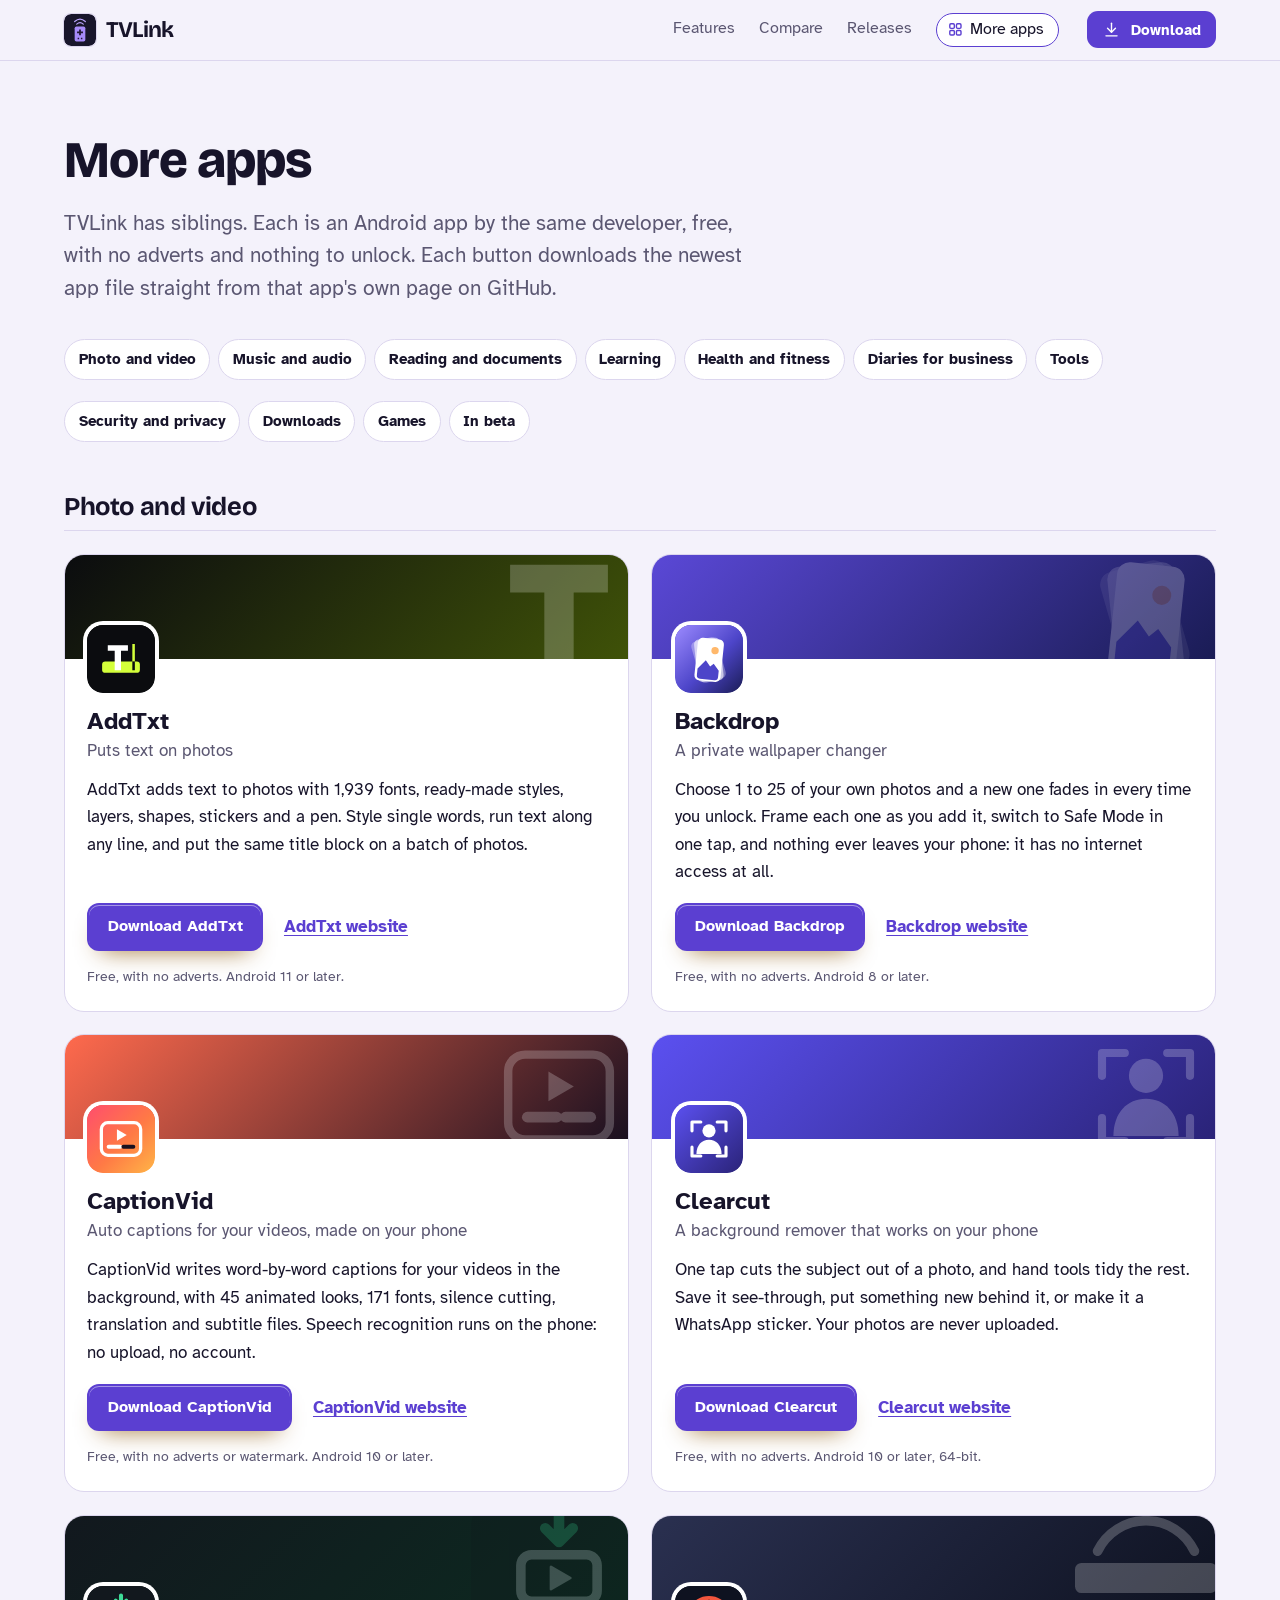
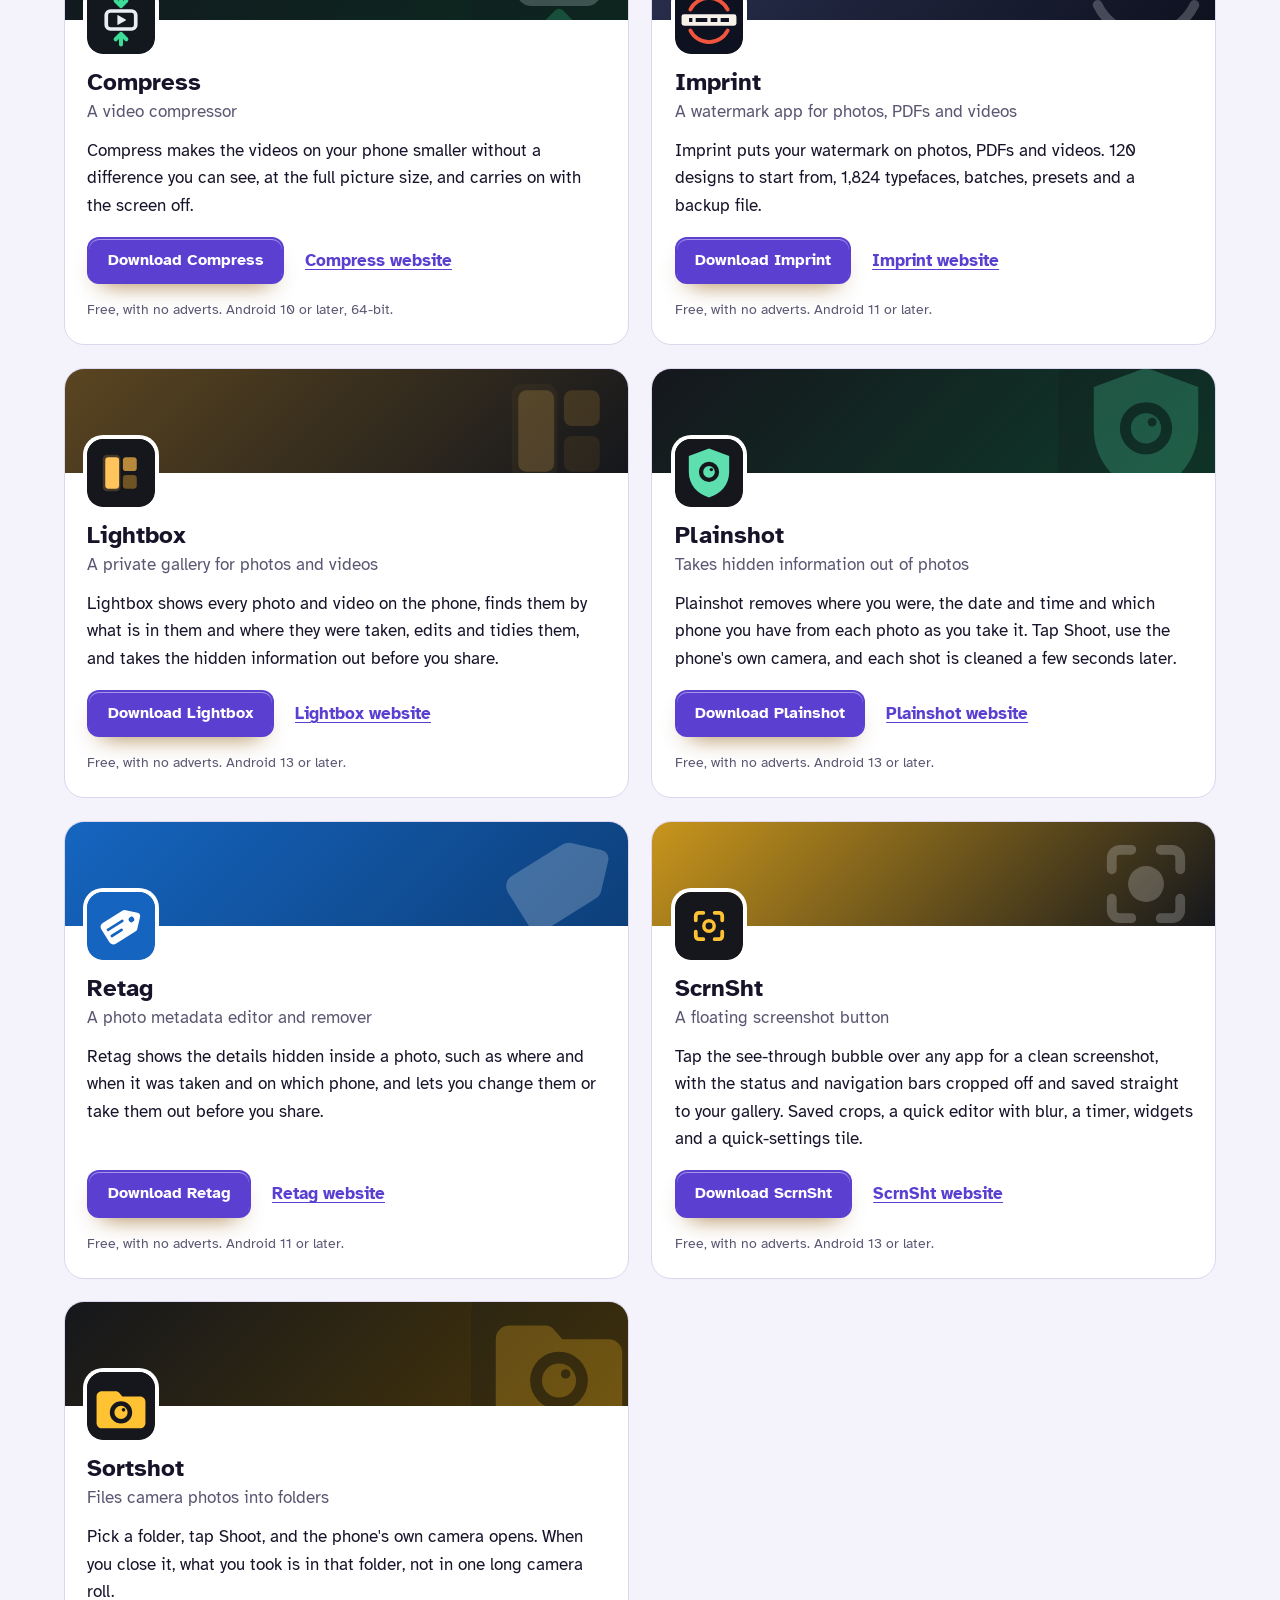
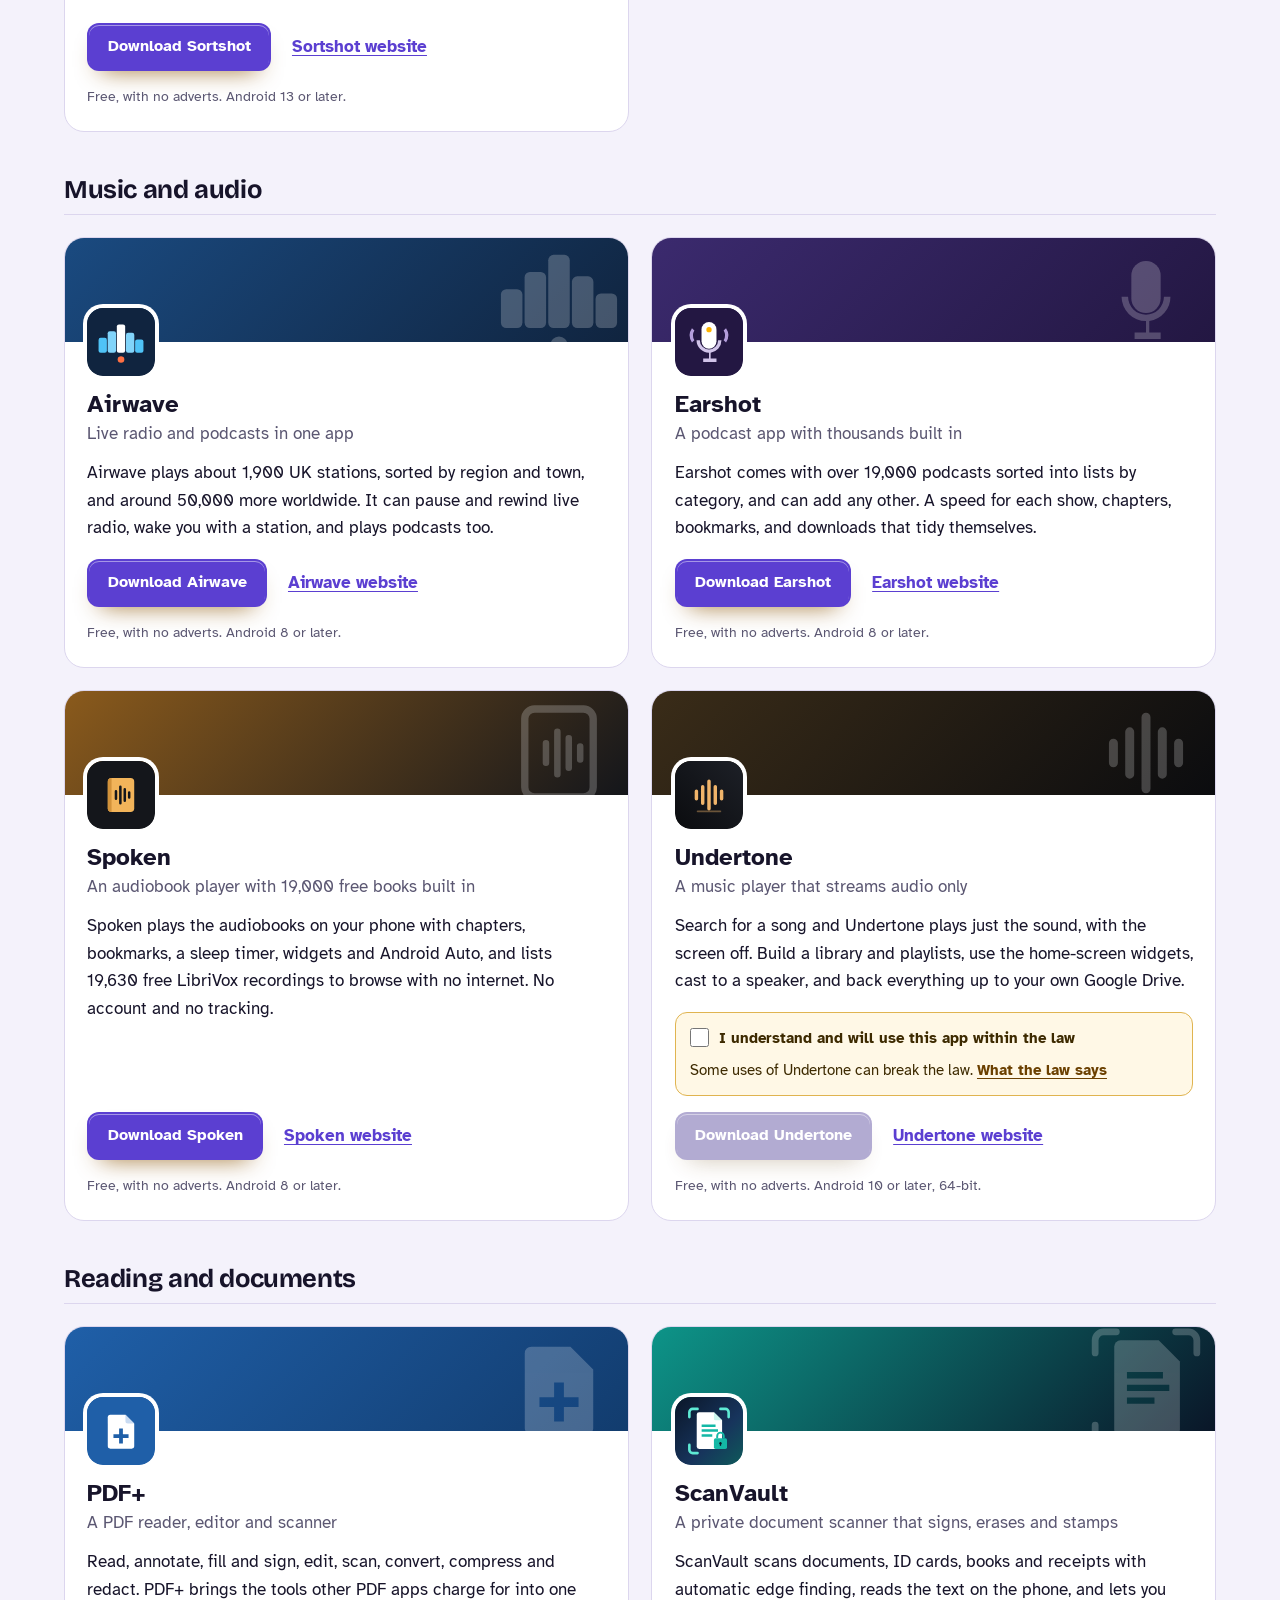
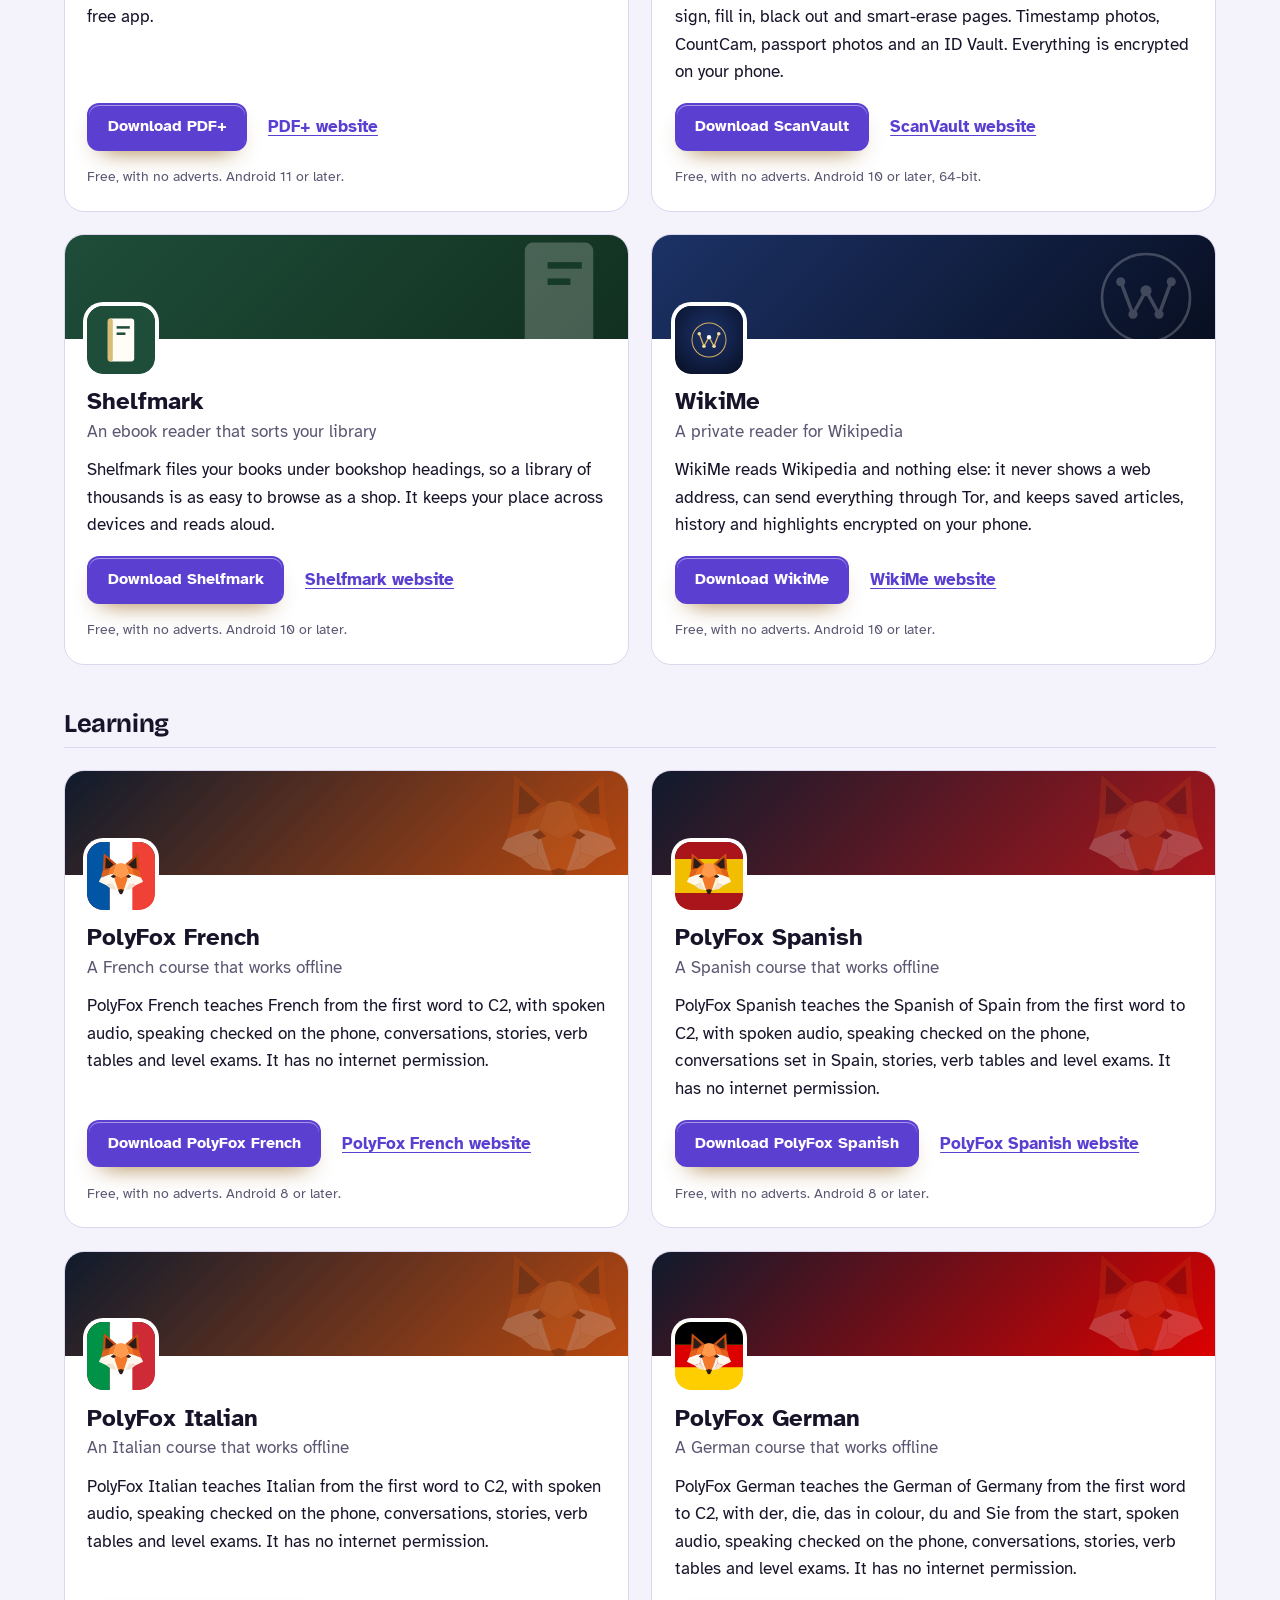
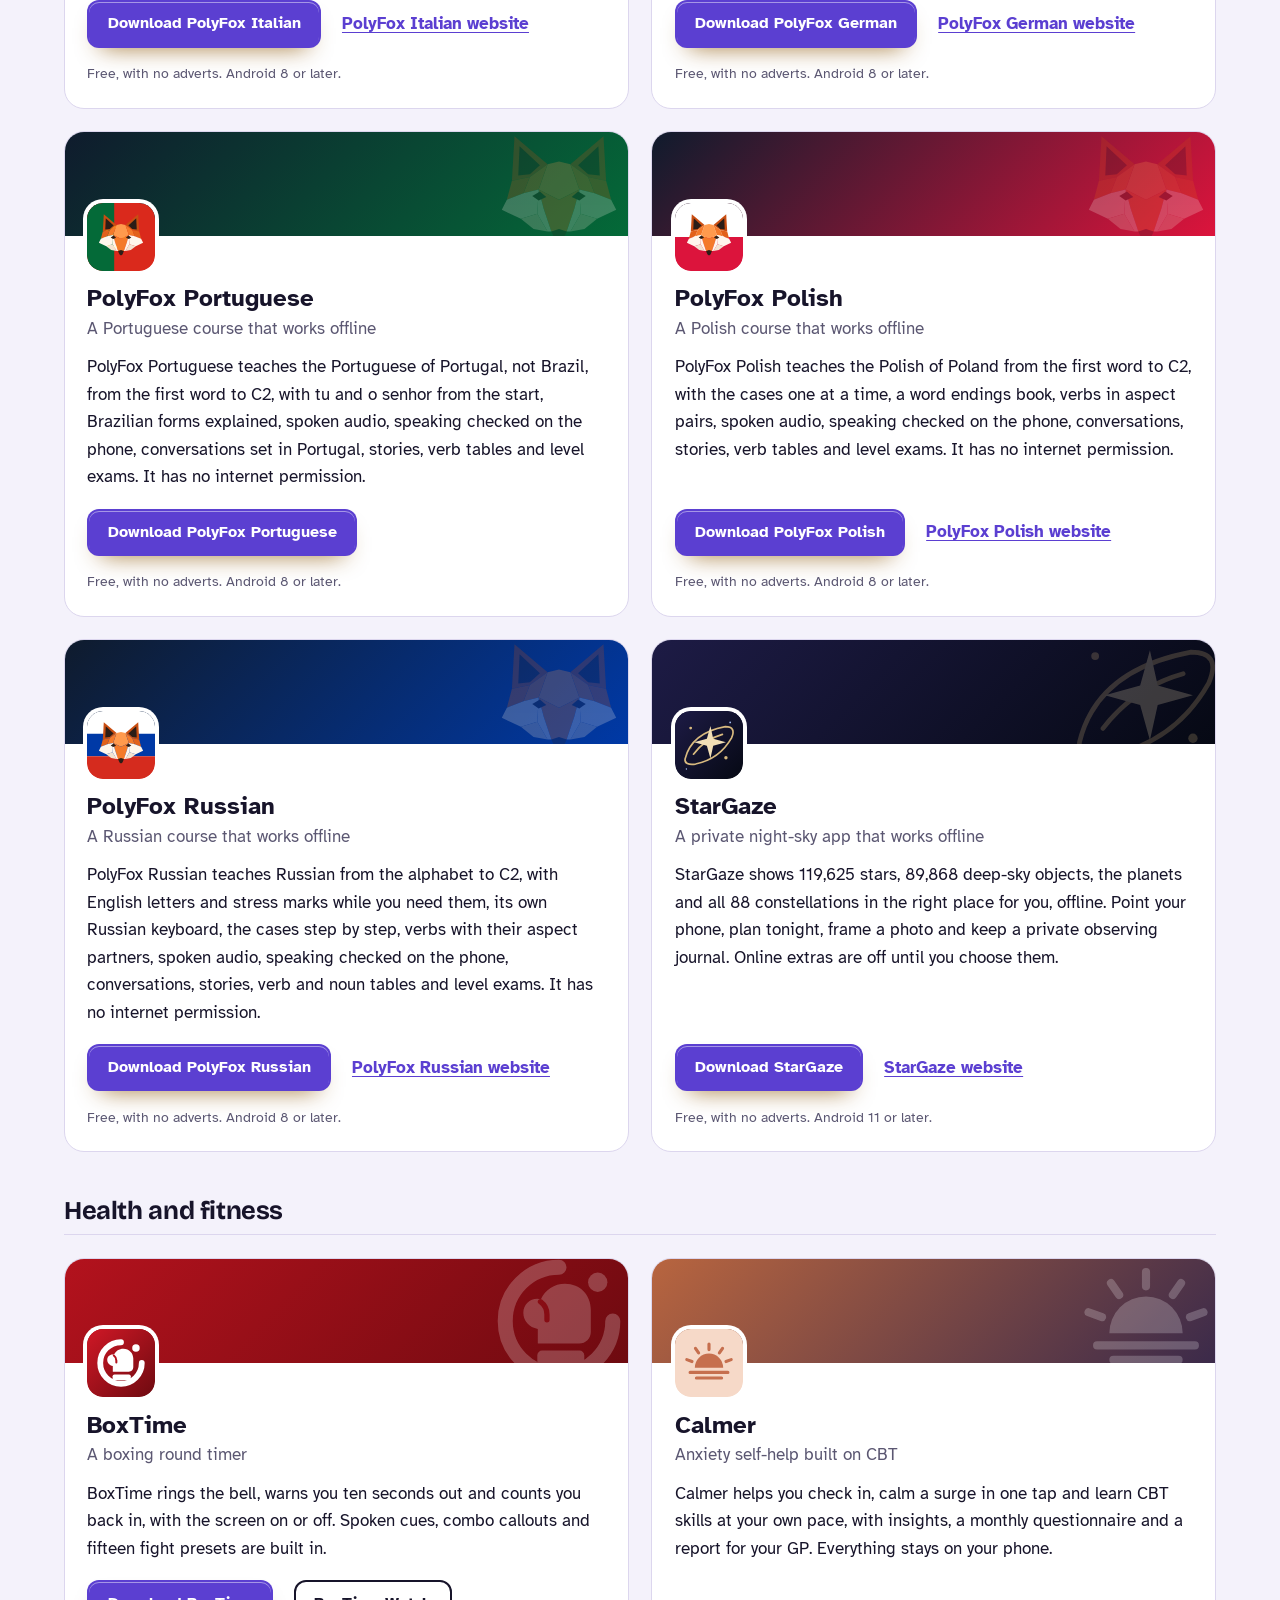
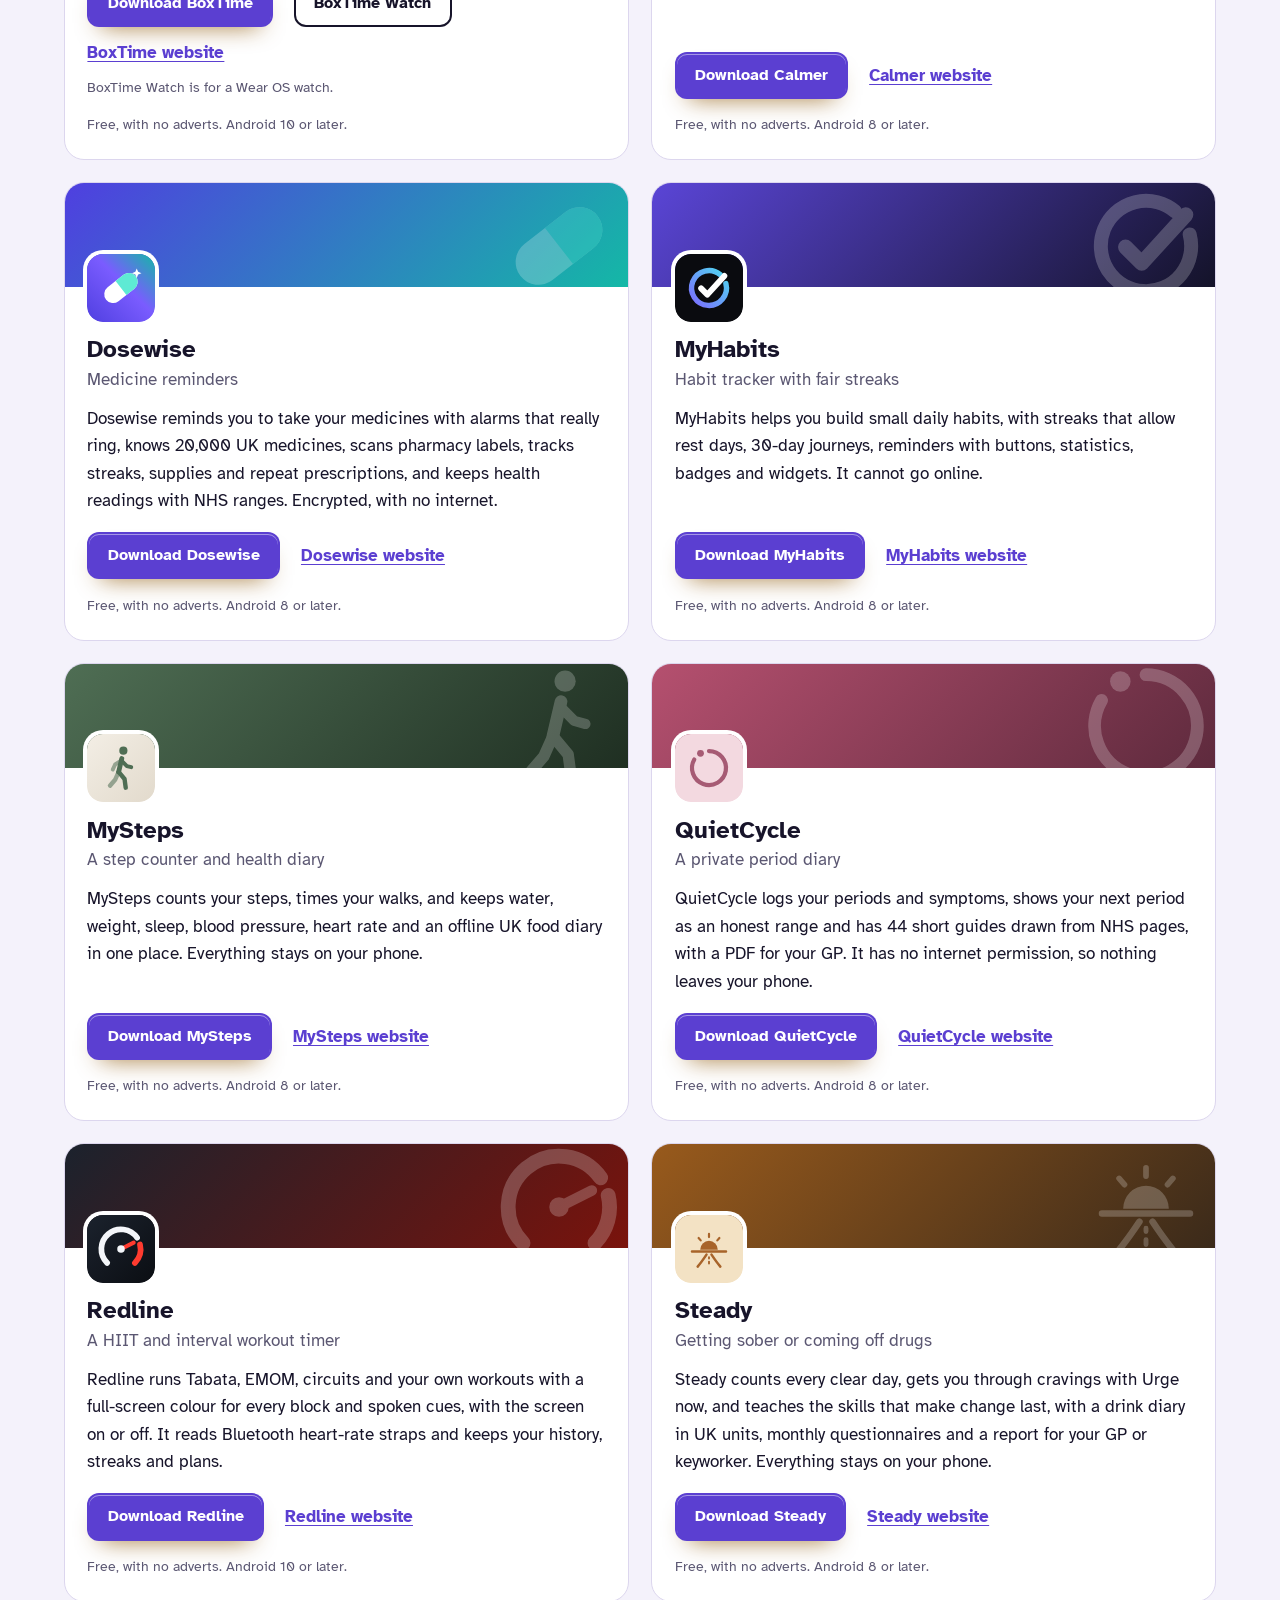
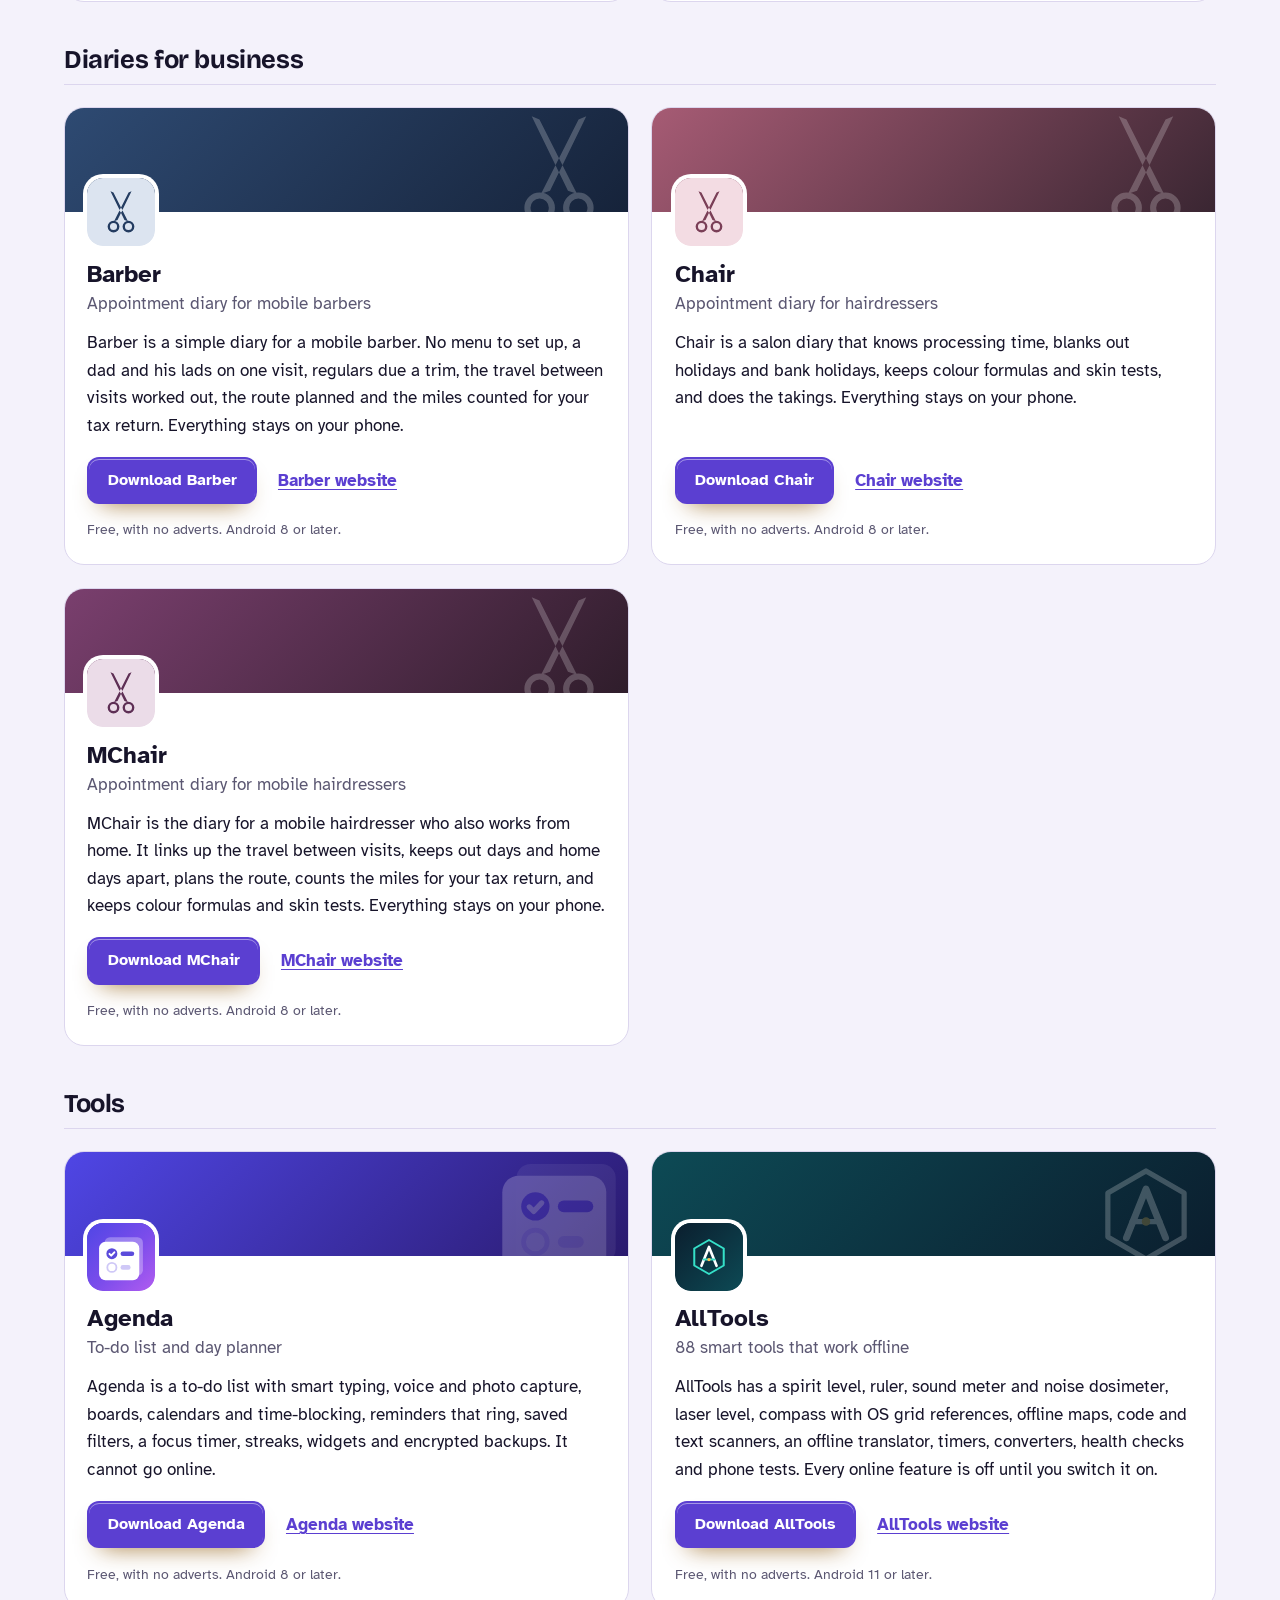
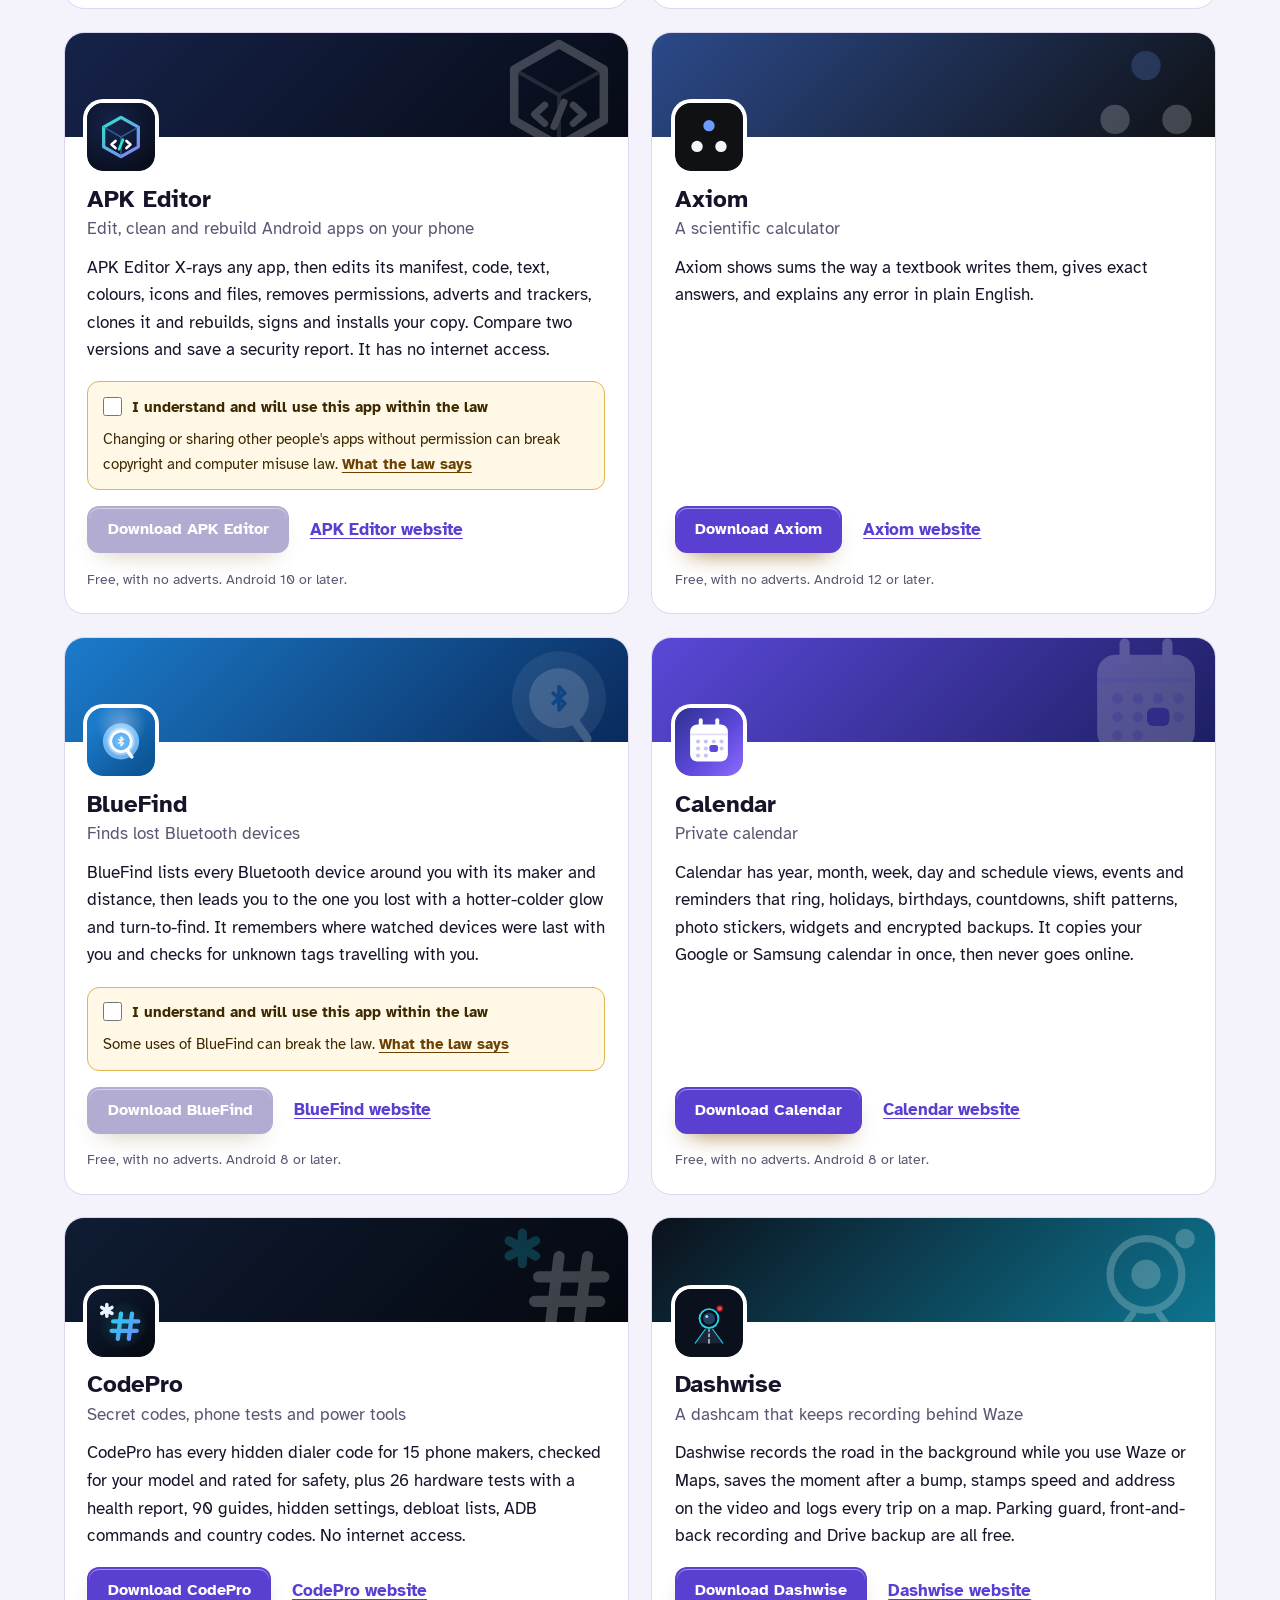
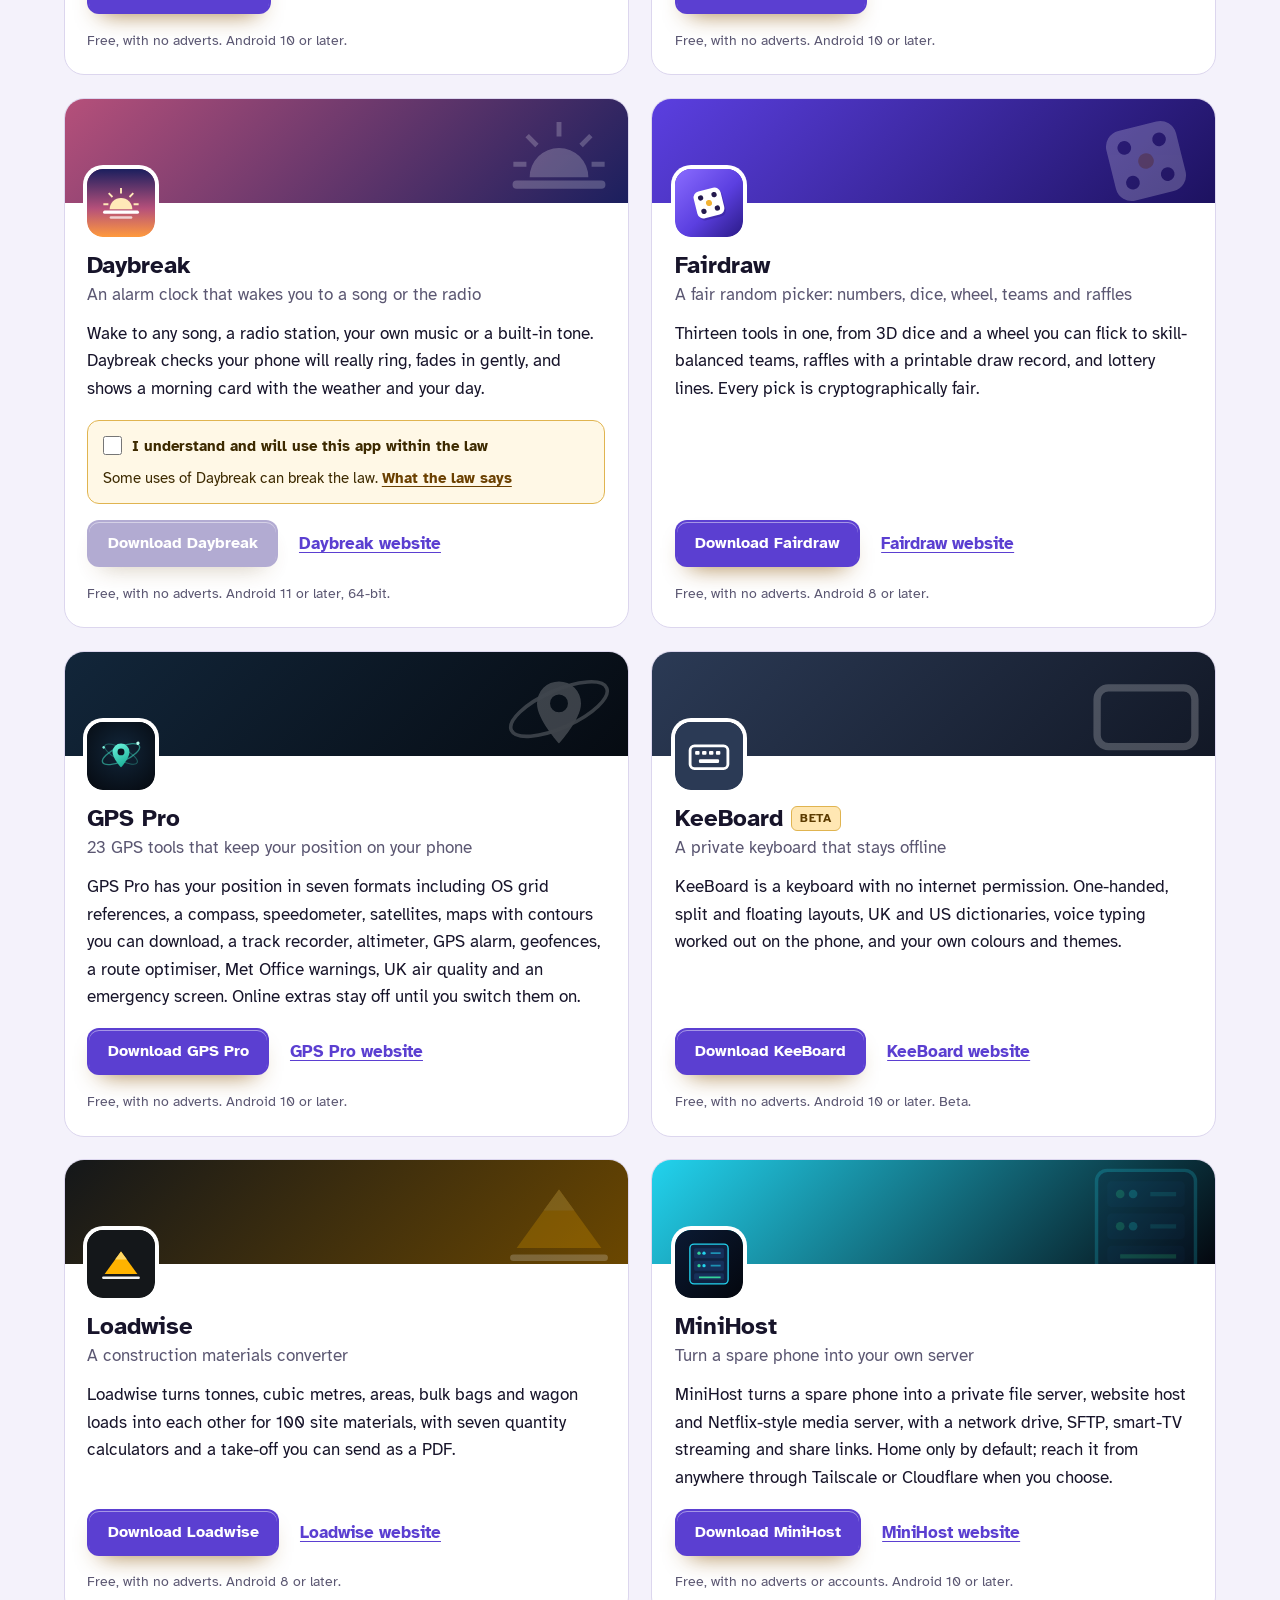
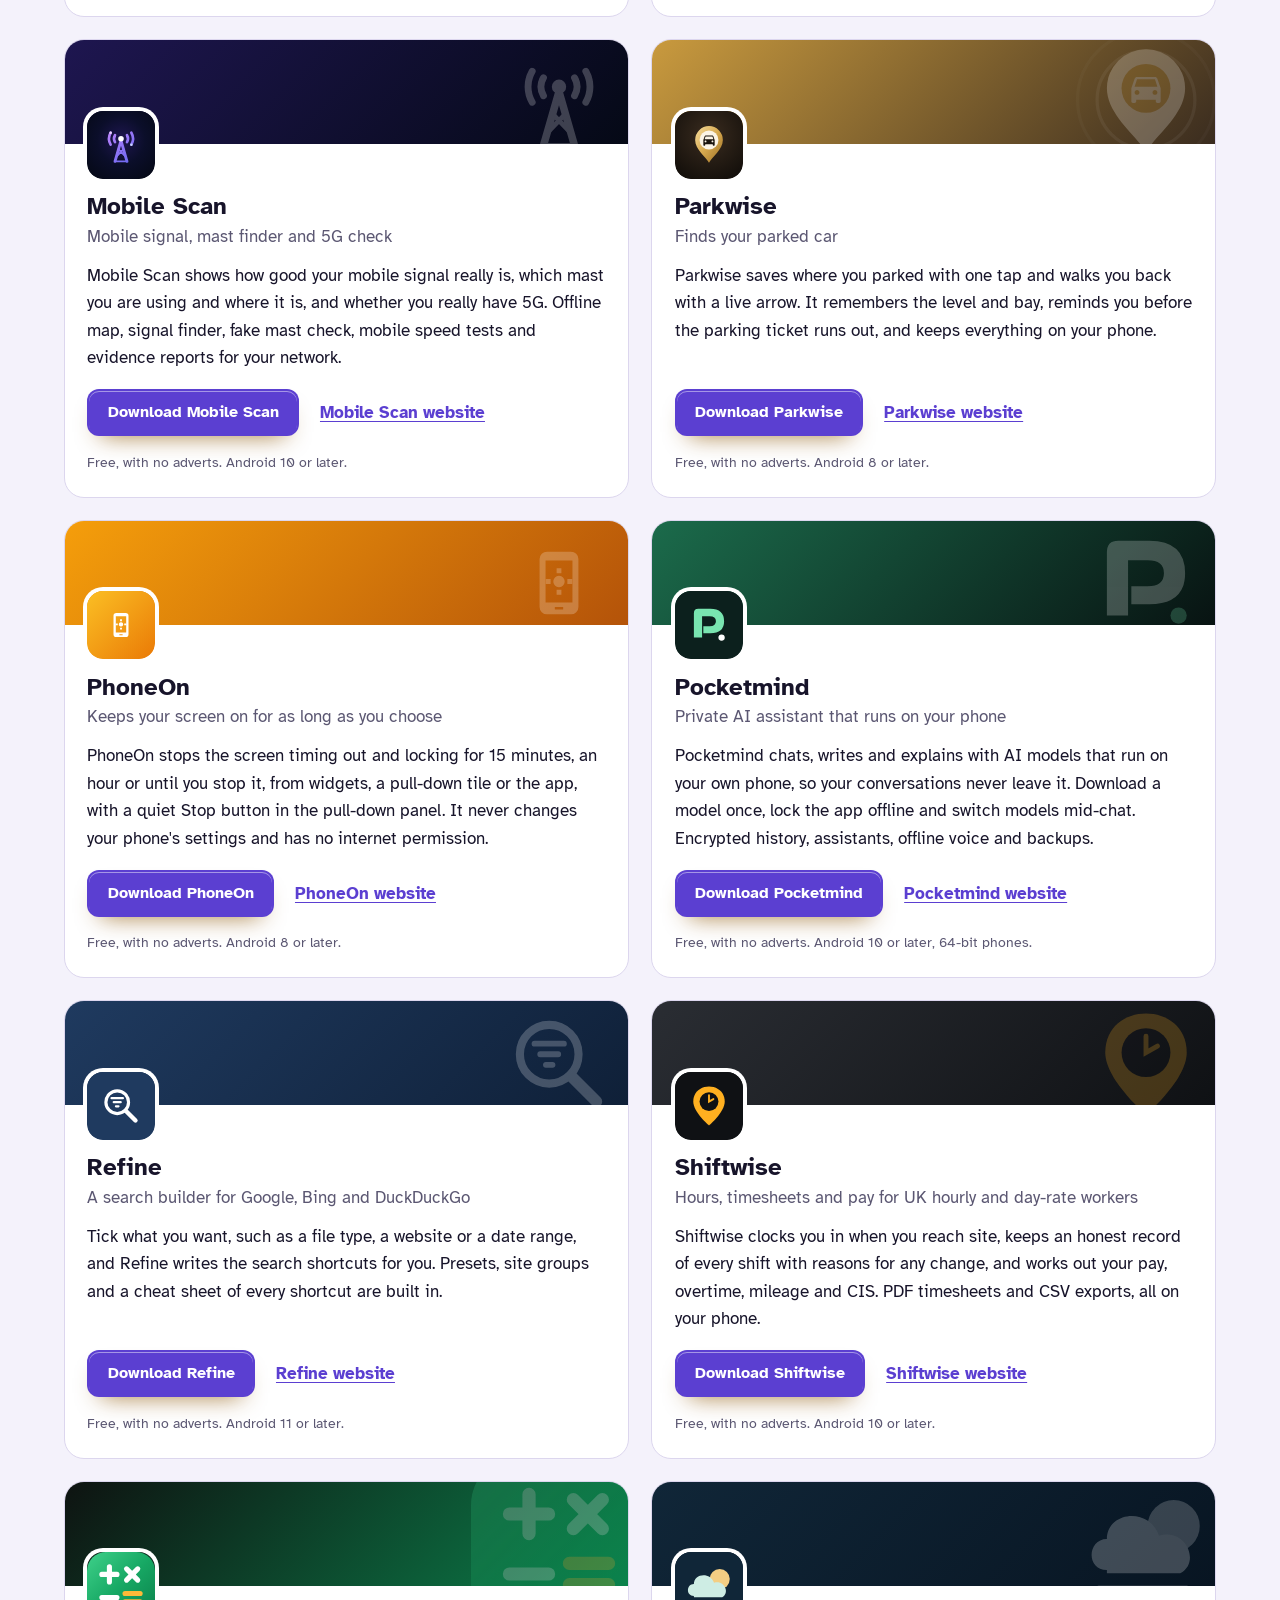
==== commit d3280421: "More apps: add APK Editor" ====
--- a/more-apps.html
+++ b/more-apps.html
@@ -4,7 +4,7 @@
 <meta charset="utf-8">
 <meta name="viewport" content="width=device-width, initial-scale=1">
 <title>More free Android apps from the maker of TVLink</title>
-<meta name="description" content="All 94 free Android apps from the maker of TVLink, in one list by category, each with its download and a link to its website.">
+<meta name="description" content="All 95 free Android apps from the maker of TVLink, in one list by category, each with its download and a link to its website.">
 <meta name="author" content="Jonathan Jackson">
 <link rel="canonical" href="https://customgpter.github.io/tvlink/more-apps.html">
 <meta name="theme-color" content="#f4f2fb" media="(prefers-color-scheme: light)">
@@ -12,7 +12,7 @@
 <meta property="og:type" content="website">
 <meta property="og:site_name" content="TVLink">
 <meta property="og:title" content="More free Android apps from the maker of TVLink">
-<meta property="og:description" content="All 94 free Android apps from the maker of TVLink, in one list by category, each with its download and a link to its website.">
+<meta property="og:description" content="All 95 free Android apps from the maker of TVLink, in one list by category, each with its download and a link to its website.">
 <meta property="og:url" content="https://customgpter.github.io/tvlink/more-apps.html">
 <meta property="og:image" content="https://customgpter.github.io/tvlink/assets/og.png">
 <meta property="og:image:width" content="1200">
@@ -26,7 +26,7 @@
 <link rel="preload" href="./assets/fonts/atkinson-hyperlegible-latin-400-normal.woff2" as="font" type="font/woff2" crossorigin>
 <link rel="stylesheet" href="./assets/site.css?v=1">
 <link rel="stylesheet" href="./assets/house.css?v=1">
-<script type="application/ld+json">{"@context":"https://schema.org","@type":"ItemList","name":"Apps from the maker of TVLink","url":"https://customgpter.github.io/tvlink/more-apps.html","itemListElement":[{"@type":"ListItem","position":1,"name":"AddTxt","url":"https://customgpter.github.io/addtxt/"},{"@type":"ListItem","position":2,"name":"Backdrop","url":"https://customgpter.github.io/backdrop/"},{"@type":"ListItem","position":3,"name":"CaptionVid","url":"https://customgpter.github.io/captionvid/"},{"@type":"ListItem","position":4,"name":"Clearcut","url":"https://customgpter.github.io/clearcut/"},{"@type":"ListItem","position":5,"name":"Compress","url":"https://customgpter.github.io/compress/"},{"@type":"ListItem","position":6,"name":"Imprint","url":"https://customgpter.github.io/imprint/"},{"@type":"ListItem","position":7,"name":"Lightbox","url":"https://customgpter.github.io/lightbox/"},{"@type":"ListItem","position":8,"name":"Plainshot","url":"https://customgpter.github.io/plainshot/"},{"@type":"ListItem","position":9,"name":"Retag","url":"https://customgpter.github.io/retag/"},{"@type":"ListItem","position":10,"name":"ScrnSht","url":"https://customgpter.github.io/scrnsht/"},{"@type":"ListItem","position":11,"name":"Sortshot","url":"https://customgpter.github.io/sortshot/"},{"@type":"ListItem","position":12,"name":"Airwave","url":"https://customgpter.github.io/airwave/"},{"@type":"ListItem","position":13,"name":"Earshot","url":"https://customgpter.github.io/earshot/"},{"@type":"ListItem","position":14,"name":"Spoken","url":"https://customgpter.github.io/spoken/"},{"@type":"ListItem","position":15,"name":"Undertone","url":"https://customgpter.github.io/undertone/"},{"@type":"ListItem","position":16,"name":"PDF+","url":"https://customgpter.github.io/pdfplus/"},{"@type":"ListItem","position":17,"name":"ScanVault","url":"https://customgpter.github.io/scanvault/"},{"@type":"ListItem","position":18,"name":"Shelfmark","url":"https://customgpter.github.io/shelfmark/"},{"@type":"ListItem","position":19,"name":"WikiMe","url":"https://customgpter.github.io/wikime/"},{"@type":"ListItem","position":20,"name":"PolyFox French","url":"https://customgpter.github.io/polyfox/"},{"@type":"ListItem","position":21,"name":"PolyFox German","url":"https://customgpter.github.io/polyfox-german/"},{"@type":"ListItem","position":22,"name":"PolyFox Polish","url":"https://customgpter.github.io/polyfox-polish/"},{"@type":"ListItem","position":23,"name":"PolyFox Russian","url":"https://customgpter.github.io/polyfox-russian/"},{"@type":"ListItem","position":24,"name":"StarGaze","url":"https://customgpter.github.io/stargaze/"},{"@type":"ListItem","position":25,"name":"BoxTime","url":"https://customgpter.github.io/boxtime/"},{"@type":"ListItem","position":26,"name":"Calmer","url":"https://customgpter.github.io/calmer/"},{"@type":"ListItem","position":27,"name":"Dosewise","url":"https://customgpter.github.io/dosewise/"},{"@type":"ListItem","position":28,"name":"MyHabits","url":"https://customgpter.github.io/myhabits/"},{"@type":"ListItem","position":29,"name":"MySteps","url":"https://customgpter.github.io/mysteps/"},{"@type":"ListItem","position":30,"name":"QuietCycle","url":"https://customgpter.github.io/quietcycle/"},{"@type":"ListItem","position":31,"name":"Redline","url":"https://customgpter.github.io/redline/"},{"@type":"ListItem","position":32,"name":"Steady","url":"https://customgpter.github.io/steady/"},{"@type":"ListItem","position":33,"name":"Barber","url":"https://customgpter.github.io/barber/"},{"@type":"ListItem","position":34,"name":"Chair","url":"https://customgpter.github.io/chair/"},{"@type":"ListItem","position":35,"name":"MChair","url":"https://customgpter.github.io/mchair/"},{"@type":"ListItem","position":36,"name":"Agenda","url":"https://customgpter.github.io/agenda/"},{"@type":"ListItem","position":37,"name":"AllTools","url":"https://customgpter.github.io/alltools/"},{"@type":"ListItem","position":38,"name":"Axiom","url":"https://customgpter.github.io/axiom/"},{"@type":"ListItem","position":39,"name":"BlueFind","url":"https://customgpter.github.io/bluefind/"},{"@type":"ListItem","position":40,"name":"Calendar","url":"https://customgpter.github.io/calendar/"},{"@type":"ListItem","position":41,"name":"CodePro","url":"https://customgpter.github.io/codepro/"},{"@type":"ListItem","position":42,"name":"Dashwise","url":"https://customgpter.github.io/dashwise/"},{"@type":"ListItem","position":43,"name":"Daybreak","url":"https://customgpter.github.io/daybreak/"},{"@type":"ListItem","position":44,"name":"Fairdraw","url":"https://customgpter.github.io/fairdraw/"},{"@type":"ListItem","position":45,"name":"GPS Pro","url":"https://customgpter.github.io/gpspro/"},{"@type":"ListItem","position":46,"name":"KeeBoard","url":"https://customgpter.github.io/keeboard/"},{"@type":"ListItem","position":47,"name":"Loadwise","url":"https://customgpter.github.io/loadwise/"},{"@type":"ListItem","position":48,"name":"MiniHost","url":"https://customgpter.github.io/minihost/"},{"@type":"ListItem","position":49,"name":"Mobile Scan","url":"https://customgpter.github.io/mobilescan/"},{"@type":"ListItem","position":50,"name":"Parkwise","url":"https://customgpter.github.io/parkwise/"},{"@type":"ListItem","position":51,"name":"Pocketmind","url":"https://customgpter.github.io/pocketmind/"},{"@type":"ListItem","position":52,"name":"Refine","url":"https://customgpter.github.io/refine/"},{"@type":"ListItem","position":53,"name":"Shiftwise","url":"https://customgpter.github.io/shiftwise/"},{"@type":"ListItem","position":54,"name":"SimpleCalc","url":"https://customgpter.github.io/simplecalc/"},{"@type":"ListItem","position":55,"name":"Skyline","url":"https://customgpter.github.io/skyline/"},{"@type":"ListItem","position":56,"name":"Slipway","url":"https://customgpter.github.io/slipway/"},{"@type":"ListItem","position":57,"name":"Tagger","url":"https://customgpter.github.io/tagger/"},{"@type":"ListItem","position":58,"name":"TotalClean","url":"https://customgpter.github.io/totalclean/"},{"@type":"ListItem","position":59,"name":"TVLink","url":"https://customgpter.github.io/tvlink/"},{"@type":"ListItem","position":60,"name":"Unbox","url":"https://customgpter.github.io/unbox/"},{"@type":"ListItem","position":61,"name":"WhatsKeep","url":"https://customgpter.github.io/whatskeep/"},{"@type":"ListItem","position":62,"name":"WiFi Scan","url":"https://customgpter.github.io/wifiscan/"},{"@type":"ListItem","position":63,"name":"Auditly","url":"https://customgpter.github.io/auditly/"},{"@type":"ListItem","position":64,"name":"Backchannel","url":"https://customgpter.github.io/backchannel/"},{"@type":"ListItem","position":65,"name":"ENotes","url":"https://customgpter.github.io/enotes/"},{"@type":"ListItem","position":66,"name":"FindMe","url":"https://customgpter.github.io/findme/"},{"@type":"ListItem","position":67,"name":"iLock","url":"https://customgpter.github.io/ilock/"},{"@type":"ListItem","position":68,"name":"ImSafe","url":"https://customgpter.github.io/imsafe/"},{"@type":"ListItem","position":69,"name":"IShred","url":"https://customgpter.github.io/ishred/"},{"@type":"ListItem","position":70,"name":"LockBox","url":"https://customgpter.github.io/lockbox/"},{"@type":"ListItem","position":71,"name":"PassVault","url":"https://customgpter.github.io/passvault/"},{"@type":"ListItem","position":72,"name":"SpyFind","url":"https://customgpter.github.io/spyfind/"},{"@type":"ListItem","position":73,"name":"TextWipe","url":"https://customgpter.github.io/textwipe/"},{"@type":"ListItem","position":74,"name":"Tracewire","url":"https://customgpter.github.io/tracewire/"},{"@type":"ListItem","position":75,"name":"Vigil","url":"https://customgpter.github.io/vigil/"},{"@type":"ListItem","position":76,"name":"Grab","url":"https://customgpter.github.io/grab/"},{"@type":"ListItem","position":77,"name":"Swarm","url":"https://customgpter.github.io/swarm/"},{"@type":"ListItem","position":78,"name":"Plane Games","url":"https://customgpter.github.io/plane-games/"},{"@type":"ListItem","position":79,"name":"Ninefold","url":"https://customgpter.github.io/ninefold/"},{"@type":"ListItem","position":80,"name":"Cubewise","url":"https://customgpter.github.io/cubewise/"},{"@type":"ListItem","position":81,"name":"Tilewise","url":"https://customgpter.github.io/tilewise/"},{"@type":"ListItem","position":82,"name":"Letterwise","url":"https://customgpter.github.io/letterwise/"},{"@type":"ListItem","position":83,"name":"Kingside","url":"https://customgpter.github.io/kingside/"},{"@type":"ListItem","position":84,"name":"Deckhand","url":"https://customgpter.github.io/deckhand/"},{"@type":"ListItem","position":85,"name":"SNESForge","url":"https://customgpter.github.io/snesforge/"},{"@type":"ListItem","position":86,"name":"Fame Boy","url":"https://customgpter.github.io/fameboy/"},{"@type":"ListItem","position":87,"name":"PSPPro","url":"https://customgpter.github.io/psppro/"},{"@type":"ListItem","position":88,"name":"MegaGen","url":"https://customgpter.github.io/megagen/"},{"@type":"ListItem","position":89,"name":"QVR","url":"https://customgpter.github.io/qvr/"},{"@type":"ListItem","position":90,"name":"QVR Watch","url":"https://customgpter.github.io/qvr-watch/"},{"@type":"ListItem","position":91,"name":"QVRLite","url":"https://customgpter.github.io/qvrlite/"},{"@type":"ListItem","position":92,"name":"Onionz","url":"https://customgpter.github.io/onionz/"},{"@type":"ListItem","position":93,"name":"OnionzWeb","url":"https://customgpter.github.io/onionzweb/"}]}</script>
+<script type="application/ld+json">{"@context":"https://schema.org","@type":"ItemList","name":"Apps from the maker of TVLink","url":"https://customgpter.github.io/tvlink/more-apps.html","itemListElement":[{"@type":"ListItem","position":1,"name":"AddTxt","url":"https://customgpter.github.io/addtxt/"},{"@type":"ListItem","position":2,"name":"Backdrop","url":"https://customgpter.github.io/backdrop/"},{"@type":"ListItem","position":3,"name":"CaptionVid","url":"https://customgpter.github.io/captionvid/"},{"@type":"ListItem","position":4,"name":"Clearcut","url":"https://customgpter.github.io/clearcut/"},{"@type":"ListItem","position":5,"name":"Compress","url":"https://customgpter.github.io/compress/"},{"@type":"ListItem","position":6,"name":"Imprint","url":"https://customgpter.github.io/imprint/"},{"@type":"ListItem","position":7,"name":"Lightbox","url":"https://customgpter.github.io/lightbox/"},{"@type":"ListItem","position":8,"name":"Plainshot","url":"https://customgpter.github.io/plainshot/"},{"@type":"ListItem","position":9,"name":"Retag","url":"https://customgpter.github.io/retag/"},{"@type":"ListItem","position":10,"name":"ScrnSht","url":"https://customgpter.github.io/scrnsht/"},{"@type":"ListItem","position":11,"name":"Sortshot","url":"https://customgpter.github.io/sortshot/"},{"@type":"ListItem","position":12,"name":"Airwave","url":"https://customgpter.github.io/airwave/"},{"@type":"ListItem","position":13,"name":"Earshot","url":"https://customgpter.github.io/earshot/"},{"@type":"ListItem","position":14,"name":"Spoken","url":"https://customgpter.github.io/spoken/"},{"@type":"ListItem","position":15,"name":"Undertone","url":"https://customgpter.github.io/undertone/"},{"@type":"ListItem","position":16,"name":"PDF+","url":"https://customgpter.github.io/pdfplus/"},{"@type":"ListItem","position":17,"name":"ScanVault","url":"https://customgpter.github.io/scanvault/"},{"@type":"ListItem","position":18,"name":"Shelfmark","url":"https://customgpter.github.io/shelfmark/"},{"@type":"ListItem","position":19,"name":"WikiMe","url":"https://customgpter.github.io/wikime/"},{"@type":"ListItem","position":20,"name":"PolyFox French","url":"https://customgpter.github.io/polyfox/"},{"@type":"ListItem","position":21,"name":"PolyFox German","url":"https://customgpter.github.io/polyfox-german/"},{"@type":"ListItem","position":22,"name":"PolyFox Polish","url":"https://customgpter.github.io/polyfox-polish/"},{"@type":"ListItem","position":23,"name":"PolyFox Russian","url":"https://customgpter.github.io/polyfox-russian/"},{"@type":"ListItem","position":24,"name":"StarGaze","url":"https://customgpter.github.io/stargaze/"},{"@type":"ListItem","position":25,"name":"BoxTime","url":"https://customgpter.github.io/boxtime/"},{"@type":"ListItem","position":26,"name":"Calmer","url":"https://customgpter.github.io/calmer/"},{"@type":"ListItem","position":27,"name":"Dosewise","url":"https://customgpter.github.io/dosewise/"},{"@type":"ListItem","position":28,"name":"MyHabits","url":"https://customgpter.github.io/myhabits/"},{"@type":"ListItem","position":29,"name":"MySteps","url":"https://customgpter.github.io/mysteps/"},{"@type":"ListItem","position":30,"name":"QuietCycle","url":"https://customgpter.github.io/quietcycle/"},{"@type":"ListItem","position":31,"name":"Redline","url":"https://customgpter.github.io/redline/"},{"@type":"ListItem","position":32,"name":"Steady","url":"https://customgpter.github.io/steady/"},{"@type":"ListItem","position":33,"name":"Barber","url":"https://customgpter.github.io/barber/"},{"@type":"ListItem","position":34,"name":"Chair","url":"https://customgpter.github.io/chair/"},{"@type":"ListItem","position":35,"name":"MChair","url":"https://customgpter.github.io/mchair/"},{"@type":"ListItem","position":36,"name":"Agenda","url":"https://customgpter.github.io/agenda/"},{"@type":"ListItem","position":37,"name":"AllTools","url":"https://customgpter.github.io/alltools/"},{"@type":"ListItem","position":38,"name":"APK Editor","url":"https://customgpter.github.io/apkeditor/"},{"@type":"ListItem","position":39,"name":"Axiom","url":"https://customgpter.github.io/axiom/"},{"@type":"ListItem","position":40,"name":"BlueFind","url":"https://customgpter.github.io/bluefind/"},{"@type":"ListItem","position":41,"name":"Calendar","url":"https://customgpter.github.io/calendar/"},{"@type":"ListItem","position":42,"name":"CodePro","url":"https://customgpter.github.io/codepro/"},{"@type":"ListItem","position":43,"name":"Dashwise","url":"https://customgpter.github.io/dashwise/"},{"@type":"ListItem","position":44,"name":"Daybreak","url":"https://customgpter.github.io/daybreak/"},{"@type":"ListItem","position":45,"name":"Fairdraw","url":"https://customgpter.github.io/fairdraw/"},{"@type":"ListItem","position":46,"name":"GPS Pro","url":"https://customgpter.github.io/gpspro/"},{"@type":"ListItem","position":47,"name":"KeeBoard","url":"https://customgpter.github.io/keeboard/"},{"@type":"ListItem","position":48,"name":"Loadwise","url":"https://customgpter.github.io/loadwise/"},{"@type":"ListItem","position":49,"name":"MiniHost","url":"https://customgpter.github.io/minihost/"},{"@type":"ListItem","position":50,"name":"Mobile Scan","url":"https://customgpter.github.io/mobilescan/"},{"@type":"ListItem","position":51,"name":"Parkwise","url":"https://customgpter.github.io/parkwise/"},{"@type":"ListItem","position":52,"name":"Pocketmind","url":"https://customgpter.github.io/pocketmind/"},{"@type":"ListItem","position":53,"name":"Refine","url":"https://customgpter.github.io/refine/"},{"@type":"ListItem","position":54,"name":"Shiftwise","url":"https://customgpter.github.io/shiftwise/"},{"@type":"ListItem","position":55,"name":"SimpleCalc","url":"https://customgpter.github.io/simplecalc/"},{"@type":"ListItem","position":56,"name":"Skyline","url":"https://customgpter.github.io/skyline/"},{"@type":"ListItem","position":57,"name":"Slipway","url":"https://customgpter.github.io/slipway/"},{"@type":"ListItem","position":58,"name":"Tagger","url":"https://customgpter.github.io/tagger/"},{"@type":"ListItem","position":59,"name":"TotalClean","url":"https://customgpter.github.io/totalclean/"},{"@type":"ListItem","position":60,"name":"TVLink","url":"https://customgpter.github.io/tvlink/"},{"@type":"ListItem","position":61,"name":"Unbox","url":"https://customgpter.github.io/unbox/"},{"@type":"ListItem","position":62,"name":"WhatsKeep","url":"https://customgpter.github.io/whatskeep/"},{"@type":"ListItem","position":63,"name":"WiFi Scan","url":"https://customgpter.github.io/wifiscan/"},{"@type":"ListItem","position":64,"name":"Auditly","url":"https://customgpter.github.io/auditly/"},{"@type":"ListItem","position":65,"name":"Backchannel","url":"https://customgpter.github.io/backchannel/"},{"@type":"ListItem","position":66,"name":"ENotes","url":"https://customgpter.github.io/enotes/"},{"@type":"ListItem","position":67,"name":"FindMe","url":"https://customgpter.github.io/findme/"},{"@type":"ListItem","position":68,"name":"iLock","url":"https://customgpter.github.io/ilock/"},{"@type":"ListItem","position":69,"name":"ImSafe","url":"https://customgpter.github.io/imsafe/"},{"@type":"ListItem","position":70,"name":"IShred","url":"https://customgpter.github.io/ishred/"},{"@type":"ListItem","position":71,"name":"LockBox","url":"https://customgpter.github.io/lockbox/"},{"@type":"ListItem","position":72,"name":"PassVault","url":"https://customgpter.github.io/passvault/"},{"@type":"ListItem","position":73,"name":"SpyFind","url":"https://customgpter.github.io/spyfind/"},{"@type":"ListItem","position":74,"name":"TextWipe","url":"https://customgpter.github.io/textwipe/"},{"@type":"ListItem","position":75,"name":"Tracewire","url":"https://customgpter.github.io/tracewire/"},{"@type":"ListItem","position":76,"name":"Vigil","url":"https://customgpter.github.io/vigil/"},{"@type":"ListItem","position":77,"name":"Grab","url":"https://customgpter.github.io/grab/"},{"@type":"ListItem","position":78,"name":"Swarm","url":"https://customgpter.github.io/swarm/"},{"@type":"ListItem","position":79,"name":"Plane Games","url":"https://customgpter.github.io/plane-games/"},{"@type":"ListItem","position":80,"name":"Ninefold","url":"https://customgpter.github.io/ninefold/"},{"@type":"ListItem","position":81,"name":"Cubewise","url":"https://customgpter.github.io/cubewise/"},{"@type":"ListItem","position":82,"name":"Tilewise","url":"https://customgpter.github.io/tilewise/"},{"@type":"ListItem","position":83,"name":"Letterwise","url":"https://customgpter.github.io/letterwise/"},{"@type":"ListItem","position":84,"name":"Kingside","url":"https://customgpter.github.io/kingside/"},{"@type":"ListItem","position":85,"name":"Deckhand","url":"https://customgpter.github.io/deckhand/"},{"@type":"ListItem","position":86,"name":"SNESForge","url":"https://customgpter.github.io/snesforge/"},{"@type":"ListItem","position":87,"name":"Fame Boy","url":"https://customgpter.github.io/fameboy/"},{"@type":"ListItem","position":88,"name":"PSPPro","url":"https://customgpter.github.io/psppro/"},{"@type":"ListItem","position":89,"name":"MegaGen","url":"https://customgpter.github.io/megagen/"},{"@type":"ListItem","position":90,"name":"QVR","url":"https://customgpter.github.io/qvr/"},{"@type":"ListItem","position":91,"name":"QVR Watch","url":"https://customgpter.github.io/qvr-watch/"},{"@type":"ListItem","position":92,"name":"QVRLite","url":"https://customgpter.github.io/qvrlite/"},{"@type":"ListItem","position":93,"name":"Onionz","url":"https://customgpter.github.io/onionz/"},{"@type":"ListItem","position":94,"name":"OnionzWeb","url":"https://customgpter.github.io/onionzweb/"}]}</script>
 <link rel="stylesheet" href="./assets/apps-list.css?v=1">
 <script src="./assets/apps-list.js?v=1" defer></script>
 </head>
@@ -86,7 +86,7 @@
 <li class="mapp" style="--b:#7a3f6e;--b2:#2f1d2b"><div class="mapp-cover" aria-hidden="true"><svg viewBox="0 0 108 108"><g transform="translate(54 54) scale(1.25) translate(-54 -52)"><path fill="#fff" fill-rule="evenodd" d="M37 70.5a7.5 7.5 0 1 0 15 0a7.5 7.5 0 1 0-15 0zM40 70.5a4.5 4.5 0 1 0 9 0a4.5 4.5 0 1 0-9 0zM56 70.5a7.5 7.5 0 1 0 15 0a7.5 7.5 0 1 0-15 0zM59 70.5a4.5 4.5 0 1 0 9 0a4.5 4.5 0 1 0-9 0z"/><path fill="#fff" d="M45.2 63.6 49.6 62.2 67.4 25.6 63.6 27.2zM62.8 63.6 58.4 62.2 40.6 25.6 44.4 27.2z"/><circle cx="54" cy="49.8" r="1.8" fill="none"/></g></svg></div><div class="mapp-body"><svg class="mapp-icon" viewBox="0 0 108 108" aria-hidden="true"><rect width="108" height="108" rx="24" fill="#EBDCE8"/><g transform="translate(54 54) scale(1.25) translate(-54 -52)"><path fill="#5E2F55" fill-rule="evenodd" d="M37 70.5a7.5 7.5 0 1 0 15 0a7.5 7.5 0 1 0-15 0zM40 70.5a4.5 4.5 0 1 0 9 0a4.5 4.5 0 1 0-9 0zM56 70.5a7.5 7.5 0 1 0 15 0a7.5 7.5 0 1 0-15 0zM59 70.5a4.5 4.5 0 1 0 9 0a4.5 4.5 0 1 0-9 0z"/><path fill="#5E2F55" d="M45.2 63.6 49.6 62.2 67.4 25.6 63.6 27.2zM62.8 63.6 58.4 62.2 40.6 25.6 44.4 27.2z"/><circle cx="54" cy="49.8" r="1.8" fill="#EBDCE8"/></g></svg><h3>MChair</h3><p class="mapp-kind">Appointment diary for mobile hairdressers</p><p class="mapp-say">MChair is the diary for a mobile hairdresser who also works from home. It links up the travel between visits, keeps out days and home days apart, plans the route, counts the miles for your tax return, and keeps colour formulas and skin tests. Everything stays on your phone.</p><p class="mapp-go"><a class="button" href="https://github.com/CustomGPTer/mchair/releases/latest/download/MChair.apk">Download MChair</a><a class="mapp-site" href="https://customgpter.github.io/mchair/">MChair website</a></p><p class="mapp-needs">Free, with no adverts. Android 8 or later.</p></div></li></ul></div>
 <div class="mapps-group" role="group" aria-labelledby="apps-tools"><h2 class="mapps-cat" id="apps-tools">Tools</h2>
 <ul class="mapps"><li class="mapp" style="--b:#4f46e5;--b2:#2a1a6e"><div class="mapp-cover" aria-hidden="true"><svg viewBox="0 0 108 108"><g transform="translate(54 56) scale(1.45) translate(-52 -56)"><rect x="34" y="33" width="42" height="42" rx="6" fill="#fff" fill-opacity=".3"/><rect x="28" y="38" width="44" height="42" rx="7" fill="#fff" fill-opacity=".95"/><circle cx="42" cy="51" r="6" fill="#5b4bdb"/><path d="M39.4 51.2l1.9 1.9 3.4-3.6" stroke="#fff" stroke-width="2.2" fill="none" stroke-linecap="round" stroke-linejoin="round"/><rect x="51.5" y="48.5" width="15" height="5" rx="2.5" fill="#5b4bdb"/><circle cx="42" cy="66" r="5" fill="none" stroke="#cfc8f7" stroke-width="2"/><rect x="51.5" y="63.5" width="11" height="5" rx="2.5" fill="#cfc8f7"/></g></svg></div><div class="mapp-body"><svg class="mapp-icon" viewBox="0 0 108 108" aria-hidden="true"><defs><linearGradient id="i-agenda-agi" x1="0" y1="0" x2="1" y2="1"><stop offset="0" stop-color="#4f46e5"/><stop offset=".55" stop-color="#7c4deb"/><stop offset="1" stop-color="#b15cf0"/></linearGradient></defs><rect width="108" height="108" rx="24" fill="url(#i-agenda-agi)"/><g transform="translate(54 56) scale(1.45) translate(-52 -56)"><rect x="34" y="33" width="42" height="42" rx="6" fill="#fff" fill-opacity=".3"/><rect x="28" y="38" width="44" height="42" rx="7" fill="#fff"/><circle cx="42" cy="51" r="6" fill="#5b4bdb"/><path d="M39.4 51.2l1.9 1.9 3.4-3.6" stroke="#fff" stroke-width="2.2" fill="none" stroke-linecap="round" stroke-linejoin="round"/><rect x="51.5" y="48.5" width="15" height="5" rx="2.5" fill="#5b4bdb"/><circle cx="42" cy="66" r="5" fill="none" stroke="#cfc8f7" stroke-width="2"/><rect x="51.5" y="63.5" width="11" height="5" rx="2.5" fill="#cfc8f7"/></g></svg><h3>Agenda</h3><p class="mapp-kind">To-do list and day planner</p><p class="mapp-say">Agenda is a to-do list with smart typing, voice and photo capture, boards, calendars and time-blocking, reminders that ring, saved filters, a focus timer, streaks, widgets and encrypted backups. It cannot go online.</p><p class="mapp-go"><a class="button" href="https://github.com/CustomGPTer/agenda/releases/latest/download/Agenda.apk">Download Agenda</a><a class="mapp-site" href="https://customgpter.github.io/agenda/">Agenda website</a></p><p class="mapp-needs">Free, with no adverts. Android 8 or later.</p></div></li>
-<li class="mapp" style="--b:#0d4a55;--b2:#0b1e2e"><div class="mapp-cover" aria-hidden="true"><svg viewBox="0 0 108 108"><path d="M54 27L77.4 40.5L77.4 67.5L54 81L30.6 67.5L30.6 40.5Z" stroke="#fff" stroke-width="3.2" stroke-linejoin="round" fill="none"/><path d="M42 68L54 38L66 68" stroke="#fff" stroke-width="4.2" stroke-linecap="round" stroke-linejoin="round" fill="none"/><path d="M45.5 58L62.5 58" stroke="#fff" stroke-width="3.2" stroke-linecap="round"/><circle cx="54" cy="58" r="2.6" fill="#ffc24b"/></svg></div><div class="mapp-body"><svg class="mapp-icon" viewBox="0 0 108 108" aria-hidden="true"><defs><linearGradient id="i-alltools-atbg" x1="0" y1="0" x2="1" y2="1"><stop offset="0" stop-color="#0b1e2e"/><stop offset="1" stop-color="#0d4a55"/></linearGradient></defs><rect width="108" height="108" rx="24" fill="url(#i-alltools-atbg)"/><path d="M54 27L77.4 40.5L77.4 67.5L54 81L30.6 67.5L30.6 40.5Z" stroke="#35e0c8" stroke-width="3.2" stroke-linejoin="round" fill="none"/><path d="M42 68L54 38L66 68" stroke="#fff" stroke-width="4.2" stroke-linecap="round" stroke-linejoin="round" fill="none"/><path d="M45.5 58L62.5 58" stroke="#35e0c8" stroke-width="3.2" stroke-linecap="round"/><circle cx="54" cy="58" r="2.6" fill="#ffc24b"/></svg><h3>AllTools</h3><p class="mapp-kind">88 smart tools that work offline</p><p class="mapp-say">AllTools has a spirit level, ruler, sound meter and noise dosimeter, laser level, compass with OS grid references, offline maps, code and text scanners, an offline translator, timers, converters, health checks and phone tests. Every online feature is off until you switch it on.</p><p class="mapp-go"><a class="button" href="https://github.com/CustomGPTer/alltools/releases/latest/download/AllTools.apk">Download AllTools</a><a class="mapp-site" href="https://customgpter.github.io/alltools/">AllTools website</a></p><p class="mapp-needs">Free, with no adverts. Android 11 or later.</p></div></li><li class="mapp" style="--b:#2c4a8a;--b2:#0f1115"><div class="mapp-cover" aria-hidden="true"><svg viewBox="0 0 108 108"><circle cx="54" cy="36" r="9" fill="#6c9bff"/><circle cx="35" cy="69" r="9" fill="#f3f5f8"/><circle cx="73" cy="69" r="9" fill="#f3f5f8"/></svg></div><div class="mapp-body"><svg class="mapp-icon" viewBox="0 0 108 108" aria-hidden="true"><rect width="108" height="108" rx="24" fill="#0f1115"/><circle cx="54" cy="36" r="9" fill="#6c9bff"/><circle cx="35" cy="69" r="9" fill="#f3f5f8"/><circle cx="73" cy="69" r="9" fill="#f3f5f8"/></svg><h3>Axiom</h3><p class="mapp-kind">A scientific calculator</p><p class="mapp-say">Axiom shows sums the way a textbook writes them, gives exact answers, and explains any error in plain English.</p><p class="mapp-go"><a class="button" href="https://github.com/CustomGPTer/axiom/releases/latest/download/Axiom.apk">Download Axiom</a><a class="mapp-site" href="https://customgpter.github.io/axiom/">Axiom website</a></p><p class="mapp-needs">Free, with no adverts. Android 12 or later.</p></div></li>
+<li class="mapp" style="--b:#0d4a55;--b2:#0b1e2e"><div class="mapp-cover" aria-hidden="true"><svg viewBox="0 0 108 108"><path d="M54 27L77.4 40.5L77.4 67.5L54 81L30.6 67.5L30.6 40.5Z" stroke="#fff" stroke-width="3.2" stroke-linejoin="round" fill="none"/><path d="M42 68L54 38L66 68" stroke="#fff" stroke-width="4.2" stroke-linecap="round" stroke-linejoin="round" fill="none"/><path d="M45.5 58L62.5 58" stroke="#fff" stroke-width="3.2" stroke-linecap="round"/><circle cx="54" cy="58" r="2.6" fill="#ffc24b"/></svg></div><div class="mapp-body"><svg class="mapp-icon" viewBox="0 0 108 108" aria-hidden="true"><defs><linearGradient id="i-alltools-atbg" x1="0" y1="0" x2="1" y2="1"><stop offset="0" stop-color="#0b1e2e"/><stop offset="1" stop-color="#0d4a55"/></linearGradient></defs><rect width="108" height="108" rx="24" fill="url(#i-alltools-atbg)"/><path d="M54 27L77.4 40.5L77.4 67.5L54 81L30.6 67.5L30.6 40.5Z" stroke="#35e0c8" stroke-width="3.2" stroke-linejoin="round" fill="none"/><path d="M42 68L54 38L66 68" stroke="#fff" stroke-width="4.2" stroke-linecap="round" stroke-linejoin="round" fill="none"/><path d="M45.5 58L62.5 58" stroke="#35e0c8" stroke-width="3.2" stroke-linecap="round"/><circle cx="54" cy="58" r="2.6" fill="#ffc24b"/></svg><h3>AllTools</h3><p class="mapp-kind">88 smart tools that work offline</p><p class="mapp-say">AllTools has a spirit level, ruler, sound meter and noise dosimeter, laser level, compass with OS grid references, offline maps, code and text scanners, an offline translator, timers, converters, health checks and phone tests. Every online feature is off until you switch it on.</p><p class="mapp-go"><a class="button" href="https://github.com/CustomGPTer/alltools/releases/latest/download/AllTools.apk">Download AllTools</a><a class="mapp-site" href="https://customgpter.github.io/alltools/">AllTools website</a></p><p class="mapp-needs">Free, with no adverts. Android 11 or later.</p></div></li><li class="mapp is-gated" style="--b:#16234a;--b2:#070b16"><div class="mapp-cover" aria-hidden="true"><svg viewBox="0 0 108 108"><g transform="translate(54 54) scale(1.25) translate(-54 -52)"><path d="M54 27L76 39.5L76 64.5L54 77L32 64.5L32 39.5Z" stroke="#fff" stroke-width="4.2" stroke-linejoin="round" fill="none"/><path d="M32 39.5L54 52L76 39.5M54 52L54 77" stroke="#fff" stroke-width="2" stroke-linecap="round" fill="none" opacity=".5"/><path d="M47 57L42 61.5L47 66M61 57L66 61.5L61 66" stroke="#fff" stroke-width="3.4" stroke-linecap="round" stroke-linejoin="round" fill="none"/><path d="M56.5 55.5L51.5 67.5" stroke="#fff" stroke-width="3.4" stroke-linecap="round"/></g></svg></div><div class="mapp-body"><svg class="mapp-icon" viewBox="0 0 108 108" aria-hidden="true"><defs><radialGradient id="i-apkeditor-aebg" cx="40" cy="34" r="96" gradientUnits="userSpaceOnUse"><stop offset="0" stop-color="#16234a"/><stop offset="1" stop-color="#070b16"/></radialGradient><linearGradient id="i-apkeditor-aehx" x1="32" y1="27" x2="76" y2="77" gradientUnits="userSpaceOnUse"><stop offset="0" stop-color="#2ee6c5"/><stop offset="1" stop-color="#8b7cff"/></linearGradient></defs><rect width="108" height="108" rx="24" fill="url(#i-apkeditor-aebg)"/><g transform="translate(54 54) scale(1.25) translate(-54 -52)"><path d="M54 27L76 39.5L76 64.5L54 77L32 64.5L32 39.5Z" stroke="url(#i-apkeditor-aehx)" stroke-width="4.2" stroke-linejoin="round" fill="none"/><path d="M32 39.5L54 52L76 39.5M54 52L54 77" stroke="#3d8fd6" stroke-width="2" stroke-linecap="round" fill="none" opacity=".55"/><path d="M47 57L42 61.5L47 66M61 57L66 61.5L61 66" stroke="#fff" stroke-width="3.4" stroke-linecap="round" stroke-linejoin="round" fill="none"/><path d="M56.5 55.5L51.5 67.5" stroke="#2ee6c5" stroke-width="3.4" stroke-linecap="round"/></g></svg><h3>APK Editor</h3><p class="mapp-kind">Edit, clean and rebuild Android apps on your phone</p><p class="mapp-say">APK Editor X-rays any app, then edits its manifest, code, text, colours, icons and files, removes permissions, adverts and trackers, clones it and rebuilds, signs and installs your copy. Compare two versions and save a security report. It has no internet access.</p><div class="mapp-law" data-gate><label><input type="checkbox"> I understand and will use this app within the law</label><p>Changing or sharing other people's apps without permission can break copyright and computer misuse law. <a href="https://customgpter.github.io/apkeditor/terms.html#law">What the law says</a></p><noscript><p>Turn on JavaScript to download, or use the <a href="https://customgpter.github.io/apkeditor/">APK Editor website</a>.</p></noscript></div><p class="mapp-go"><a class="button" data-href="https://github.com/CustomGPTer/apkeditor/releases/latest/download/APKEditor.apk" aria-disabled="true" role="link" tabindex="-1">Download APK Editor</a><a class="mapp-site" href="https://customgpter.github.io/apkeditor/">APK Editor website</a></p><p class="mapp-needs">Free, with no adverts. Android 10 or later.</p></div></li><li class="mapp" style="--b:#2c4a8a;--b2:#0f1115"><div class="mapp-cover" aria-hidden="true"><svg viewBox="0 0 108 108"><circle cx="54" cy="36" r="9" fill="#6c9bff"/><circle cx="35" cy="69" r="9" fill="#f3f5f8"/><circle cx="73" cy="69" r="9" fill="#f3f5f8"/></svg></div><div class="mapp-body"><svg class="mapp-icon" viewBox="0 0 108 108" aria-hidden="true"><rect width="108" height="108" rx="24" fill="#0f1115"/><circle cx="54" cy="36" r="9" fill="#6c9bff"/><circle cx="35" cy="69" r="9" fill="#f3f5f8"/><circle cx="73" cy="69" r="9" fill="#f3f5f8"/></svg><h3>Axiom</h3><p class="mapp-kind">A scientific calculator</p><p class="mapp-say">Axiom shows sums the way a textbook writes them, gives exact answers, and explains any error in plain English.</p><p class="mapp-go"><a class="button" href="https://github.com/CustomGPTer/axiom/releases/latest/download/Axiom.apk">Download Axiom</a><a class="mapp-site" href="https://customgpter.github.io/axiom/">Axiom website</a></p><p class="mapp-needs">Free, with no adverts. Android 12 or later.</p></div></li>
 <li class="mapp is-gated" style="--b:#1b7bcb;--b2:#0a2a5c"><div class="mapp-cover" aria-hidden="true"><svg viewBox="0 0 108 108"><circle cx="54" cy="52.92" r="28.8" fill="#fff" fill-opacity=".35"/><path d="M63 65.88L71.28 77.76" stroke="#fff" stroke-width="5.4" stroke-linecap="round"/><circle cx="54" cy="52.92" r="18.36" fill="#fff" fill-opacity=".95"/><path d="M50.4 49.75L57.6 56.09L54 60.12L54 45.72L57.6 49.75L50.4 56.09" fill="none" stroke="#1B7BCB" stroke-width="2.2" stroke-linecap="round" stroke-linejoin="round"/></svg></div><div class="mapp-body"><svg class="mapp-icon" viewBox="0 0 108 108" aria-hidden="true"><defs><linearGradient id="i-bluefind-bfa" gradientUnits="userSpaceOnUse" x1="18" y1="18" x2="90" y2="90"><stop offset="0" stop-color="#1B7BCB"/><stop offset="1" stop-color="#0D5596"/></linearGradient><radialGradient id="i-bluefind-bfb" gradientUnits="userSpaceOnUse" cx="54" cy="26" r="40"><stop offset="0" stop-color="#fff" stop-opacity=".33"/><stop offset="1" stop-color="#fff" stop-opacity="0"/></radialGradient><radialGradient id="i-bluefind-bfc" gradientUnits="userSpaceOnUse" cx="54" cy="39.6" r="39.6"><stop offset="0" stop-color="#B7E0FF"/><stop offset=".6" stop-color="#7FC0F5"/><stop offset="1" stop-color="#6AB0EC"/></radialGradient><radialGradient id="i-bluefind-bfd" gradientUnits="userSpaceOnUse" cx="54" cy="52.92" r="14.4"><stop offset="0" stop-color="#79C3FF"/><stop offset="1" stop-color="#5AAEF5"/></radialGradient></defs><rect width="108" height="108" rx="24" fill="url(#i-bluefind-bfa)"/><rect width="108" height="108" rx="24" fill="url(#i-bluefind-bfb)"/><circle cx="54" cy="52.92" r="28.8" fill="url(#i-bluefind-bfc)"/><circle cx="54" cy="52.92" r="21.6" fill="#fff" fill-opacity=".35"/><path d="M63 65.88L71.28 77.76" stroke="#fff" stroke-width="5.4" stroke-linecap="round"/><circle cx="54" cy="52.92" r="18.36" fill="#fff"/><circle cx="54" cy="52.92" r="14.04" fill="url(#i-bluefind-bfd)"/><path d="M50.4 49.75L57.6 56.09L54 60.12L54 45.72L57.6 49.75L50.4 56.09" fill="none" stroke="#fff" stroke-width="1.87" stroke-linecap="round" stroke-linejoin="round"/></svg><h3>BlueFind</h3><p class="mapp-kind">Finds lost Bluetooth devices</p><p class="mapp-say">BlueFind lists every Bluetooth device around you with its maker and distance, then leads you to the one you lost with a hotter-colder glow and turn-to-find. It remembers where watched devices were last with you and checks for unknown tags travelling with you.</p><div class="mapp-law" data-gate><label><input type="checkbox"> I understand and will use this app within the law</label><p>Some uses of BlueFind can break the law. <a href="https://customgpter.github.io/bluefind/terms.html#law">What the law says</a></p><noscript><p>Turn on JavaScript to download, or use the <a href="https://customgpter.github.io/bluefind/">BlueFind website</a>.</p></noscript></div><p class="mapp-go"><a class="button" data-href="https://github.com/CustomGPTer/bluefind/releases/latest/download/BlueFind.apk" aria-disabled="true" role="link" tabindex="-1">Download BlueFind</a><a class="mapp-site" href="https://customgpter.github.io/bluefind/">BlueFind website</a></p><p class="mapp-needs">Free, with no adverts. Android 8 or later.</p></div></li>
 <li class="mapp" style="--b:#5a48d8;--b2:#1d1f63"><div class="mapp-cover" aria-hidden="true"><svg viewBox="0 0 108 108"><g transform="translate(54 55) scale(1.25) translate(-54 -55)"><path d="M39,32 h30 a9,9 0 0 1 9,9 v29 a9,9 0 0 1 -9,9 h-30 a9,9 0 0 1 -9,-9 v-29 a9,9 0 0 1 9,-9 z" fill="#fff" fill-opacity=".95"/><rect x="41" y="24" width="5" height="13" rx="2.5" fill="#fff"/><rect x="62" y="24" width="5" height="13" rx="2.5" fill="#fff"/><rect x="30" y="43.5" width="48" height="2.2" fill="#e3deff"/><g fill="#c9c2f7"><circle cx="40" cy="53.5" r="2.6"/><circle cx="50" cy="53.5" r="2.6"/><circle cx="60" cy="53.5" r="2.6"/><circle cx="70" cy="53.5" r="2.6"/><circle cx="40" cy="62.5" r="2.6"/><circle cx="50" cy="62.5" r="2.6"/><circle cx="70" cy="62.5" r="2.6"/><circle cx="40" cy="71.5" r="2.6"/><circle cx="50" cy="71.5" r="2.6"/></g><rect x="54.5" y="58" width="11" height="9" rx="3" fill="#5a48d8"/></g></svg></div><div class="mapp-body"><svg class="mapp-icon" viewBox="0 0 108 108" aria-hidden="true"><defs><linearGradient id="i-calendar-cli" x1="0" y1="0" x2="1" y2="1"><stop offset="0" stop-color="#2e3192"/><stop offset=".55" stop-color="#5a48d8"/><stop offset="1" stop-color="#8f6bff"/></linearGradient></defs><rect width="108" height="108" rx="24" fill="url(#i-calendar-cli)"/><g transform="translate(54 55) scale(1.25) translate(-54 -55)"><path d="M39,32 h30 a9,9 0 0 1 9,9 v29 a9,9 0 0 1 -9,9 h-30 a9,9 0 0 1 -9,-9 v-29 a9,9 0 0 1 9,-9 z" fill="#fff"/><rect x="41" y="24" width="5" height="13" rx="2.5" fill="#fff"/><rect x="62" y="24" width="5" height="13" rx="2.5" fill="#fff"/><rect x="30" y="43.5" width="48" height="2.2" fill="#e3deff"/><g fill="#c9c2f7"><circle cx="40" cy="53.5" r="2.6"/><circle cx="50" cy="53.5" r="2.6"/><circle cx="60" cy="53.5" r="2.6"/><circle cx="70" cy="53.5" r="2.6"/><circle cx="40" cy="62.5" r="2.6"/><circle cx="50" cy="62.5" r="2.6"/><circle cx="70" cy="62.5" r="2.6"/><circle cx="40" cy="71.5" r="2.6"/><circle cx="50" cy="71.5" r="2.6"/></g><rect x="54.5" y="58" width="11" height="9" rx="3" fill="#5a48d8"/></g></svg><h3>Calendar</h3><p class="mapp-kind">Private calendar</p><p class="mapp-say">Calendar has year, month, week, day and schedule views, events and reminders that ring, holidays, birthdays, countdowns, shift patterns, photo stickers, widgets and encrypted backups. It copies your Google or Samsung calendar in once, then never goes online.</p><p class="mapp-go"><a class="button" href="https://github.com/CustomGPTer/calendar/releases/latest/download/Calendar.apk">Download Calendar</a><a class="mapp-site" href="https://customgpter.github.io/calendar/">Calendar website</a></p><p class="mapp-needs">Free, with no adverts. Android 8 or later.</p></div></li>
 <li class="mapp" style="--b:#0f1c33;--b2:#05080f"><div class="mapp-cover" aria-hidden="true"><svg viewBox="0 0 108 108"><g transform="translate(54 54) scale(1.25) translate(-54 -54)"><path d="M54 42L50 74M68 42L64 74M44 52L76 52M42 64L74 64" fill="none" stroke="#fff" stroke-width="5.5" stroke-linecap="round"/><path d="M36 30.5L36 45.5M29.5 34.25L42.5 41.75M29.5 41.75L42.5 34.25" fill="none" stroke="#22D3EE" stroke-width="4.5" stroke-linecap="round"/></g></svg></div><div class="mapp-body"><svg class="mapp-icon" viewBox="0 0 108 108" aria-hidden="true"><defs><linearGradient id="i-codepro-cpbg" x1="0" y1="0" x2="1" y2="1"><stop offset="0" stop-color="#0F1C33"/><stop offset="1" stop-color="#05080F"/></linearGradient><radialGradient id="i-codepro-cpgl" cx="58" cy="58" r="40" gradientUnits="userSpaceOnUse"><stop offset="0" stop-color="#22D3EE" stop-opacity=".2"/><stop offset="1" stop-color="#22D3EE" stop-opacity="0"/></radialGradient><linearGradient id="i-codepro-cphs" x1="42" y1="42" x2="76" y2="74" gradientUnits="userSpaceOnUse"><stop offset="0" stop-color="#22D3EE"/><stop offset="1" stop-color="#6E8BFF"/></linearGradient></defs><rect width="108" height="108" rx="24" fill="url(#i-codepro-cpbg)"/><circle cx="54" cy="54" r="40" fill="url(#i-codepro-cpgl)"/><g transform="translate(54 54) scale(1.25) translate(-54 -54)"><path d="M54 42L50 74M68 42L64 74M44 52L76 52M42 64L74 64" fill="none" stroke="url(#i-codepro-cphs)" stroke-width="5.5" stroke-linecap="round"/><path d="M36 30.5L36 45.5M29.5 34.25L42.5 41.75M29.5 41.75L42.5 34.25" fill="none" stroke="#EAF2FF" stroke-width="4.5" stroke-linecap="round"/></g></svg><h3>CodePro</h3><p class="mapp-kind">Secret codes, phone tests and power tools</p><p class="mapp-say">CodePro has every hidden dialer code for 15 phone makers, checked for your model and rated for safety, plus 26 hardware tests with a health report, 90 guides, hidden settings, debloat lists, ADB commands and country codes. No internet access.</p><p class="mapp-go"><a class="button" href="https://github.com/CustomGPTer/codepro/releases/latest/download/CodePro.apk">Download CodePro</a><a class="mapp-site" href="https://customgpter.github.io/codepro/">CodePro website</a></p><p class="mapp-needs">Free, with no adverts. Android 10 or later.</p></div></li>
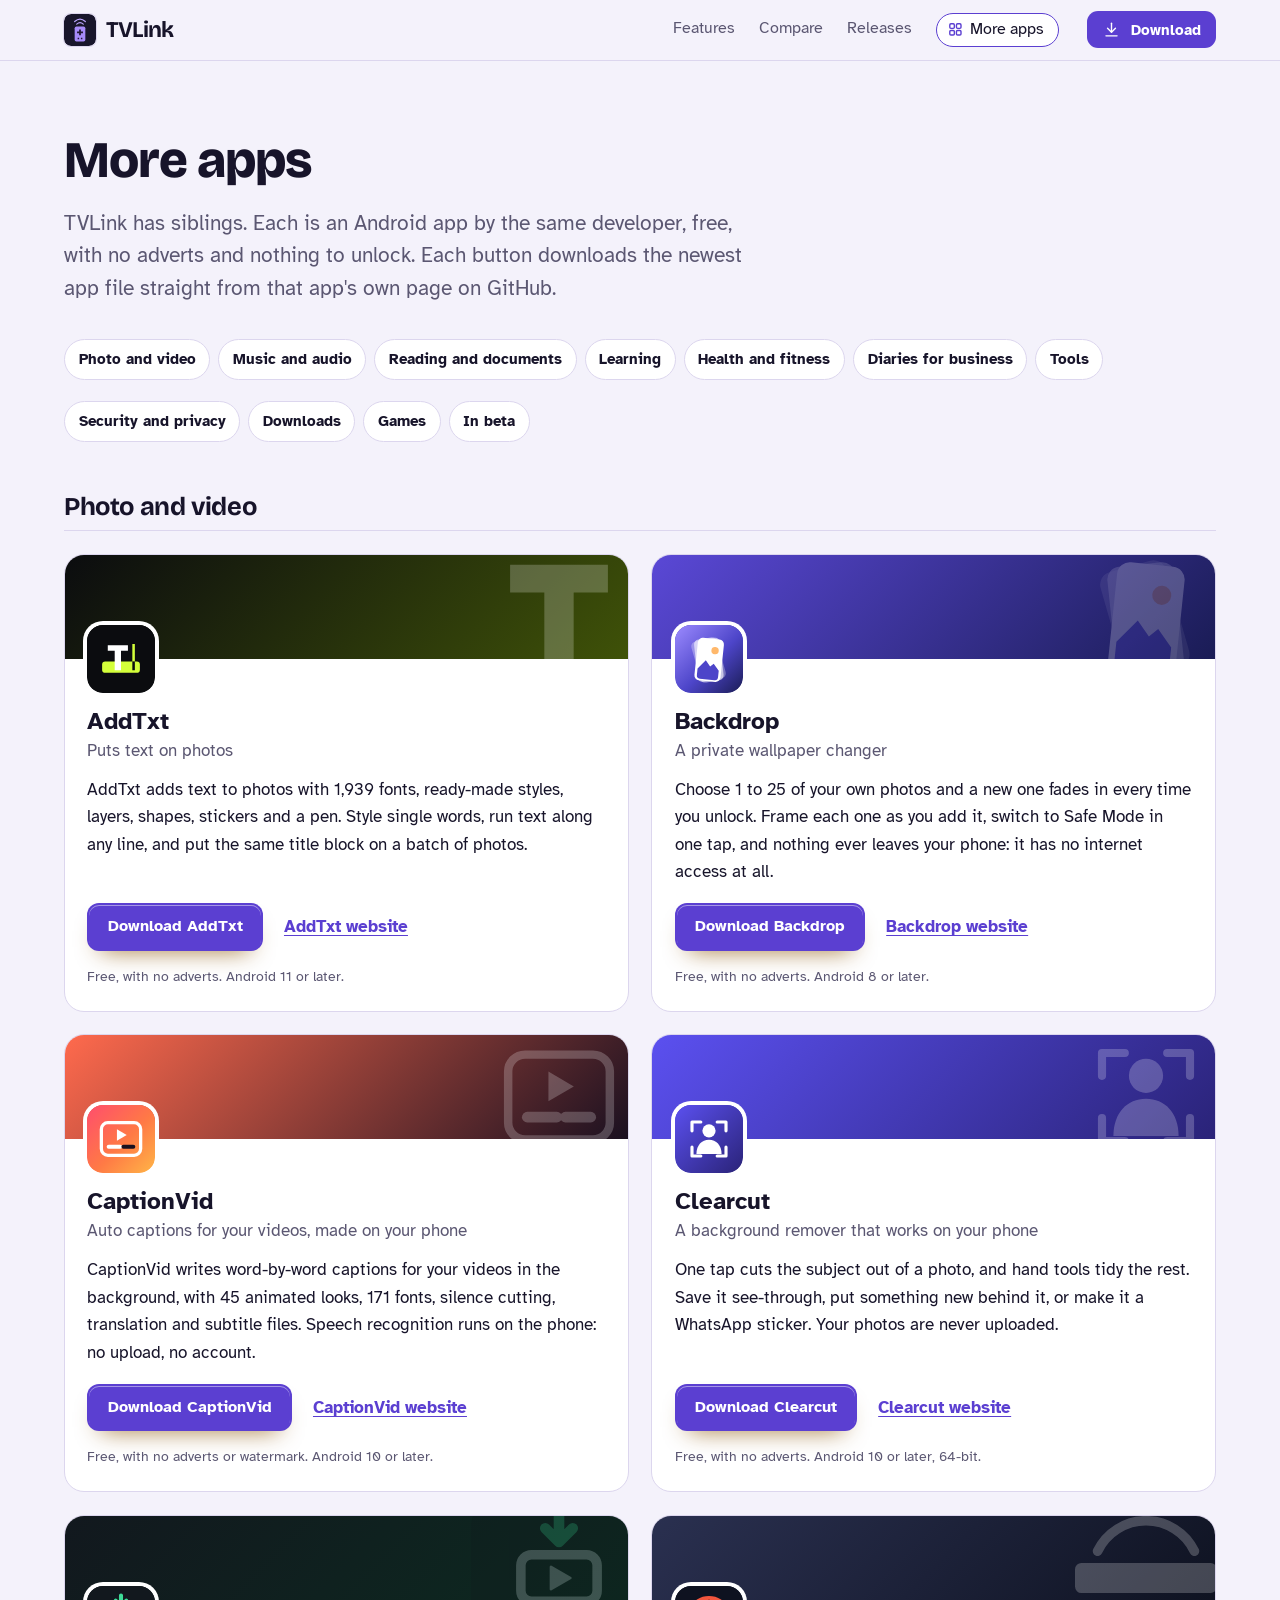
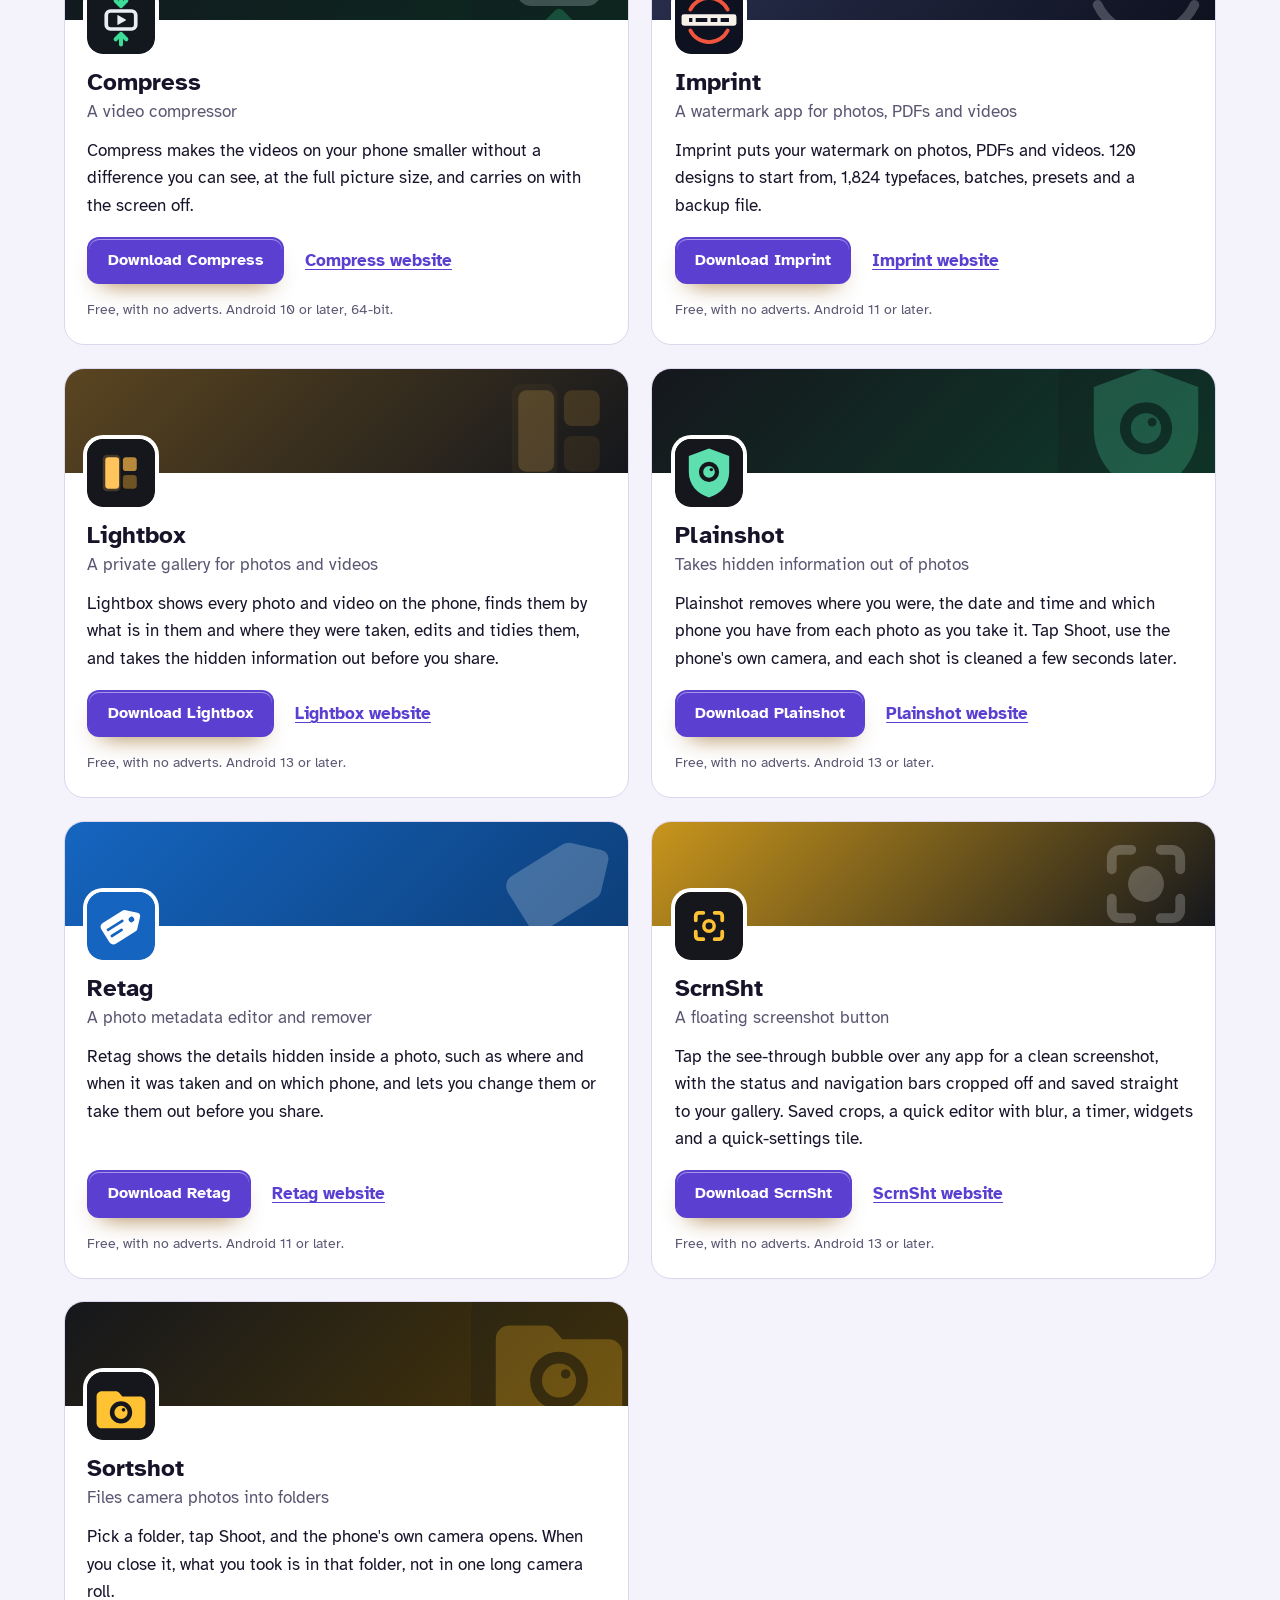
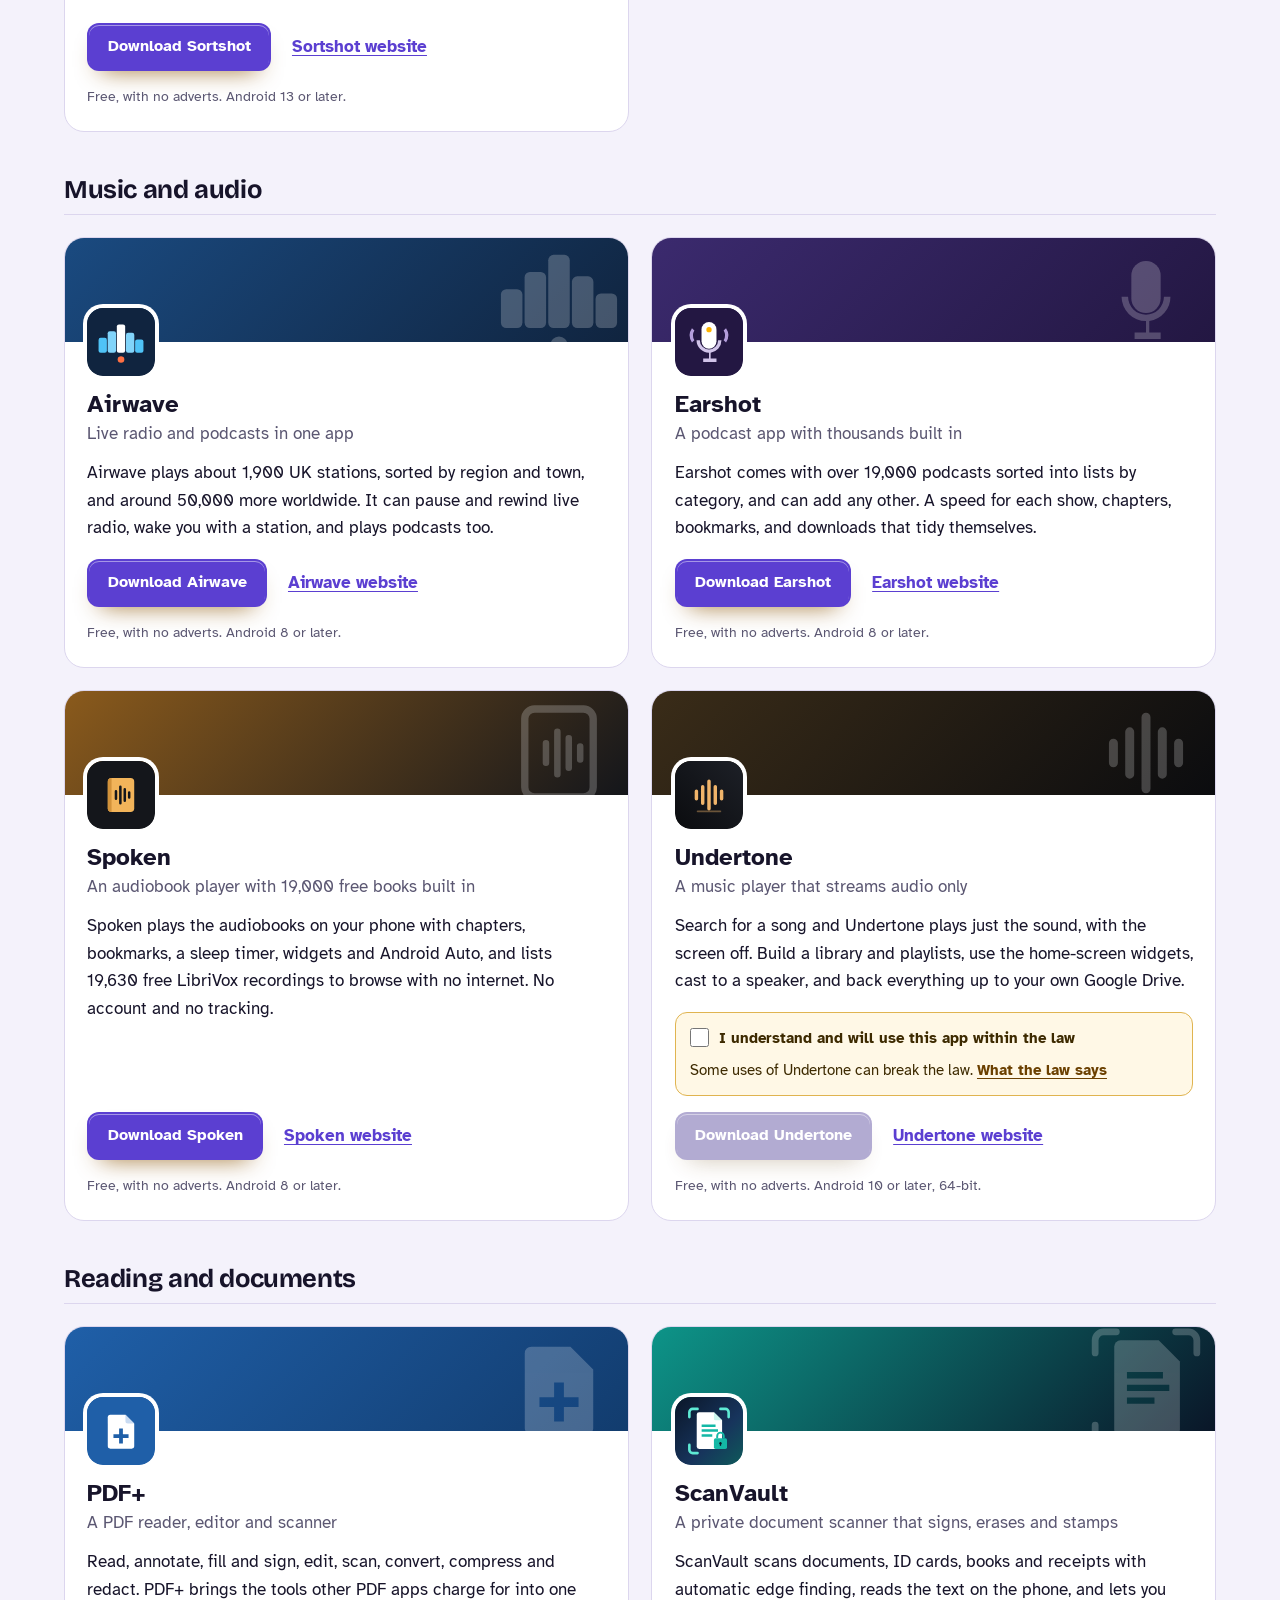
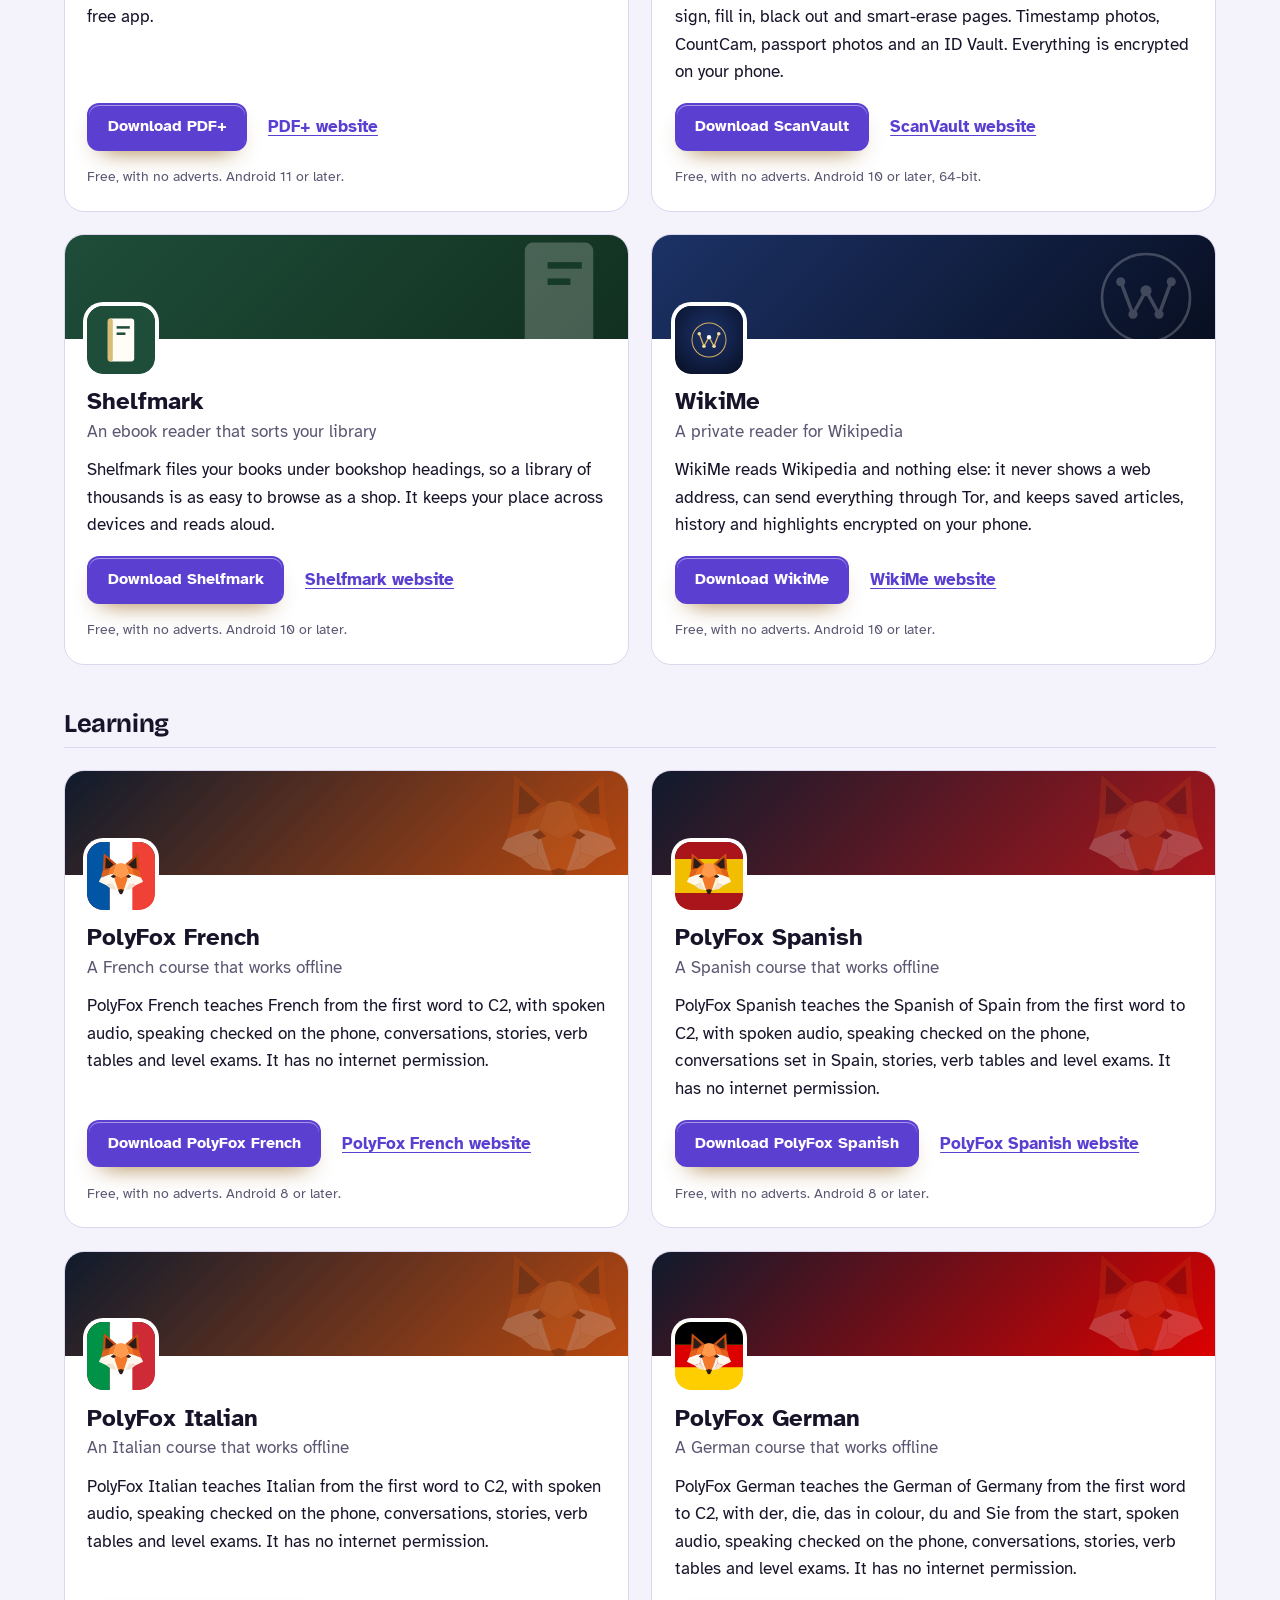
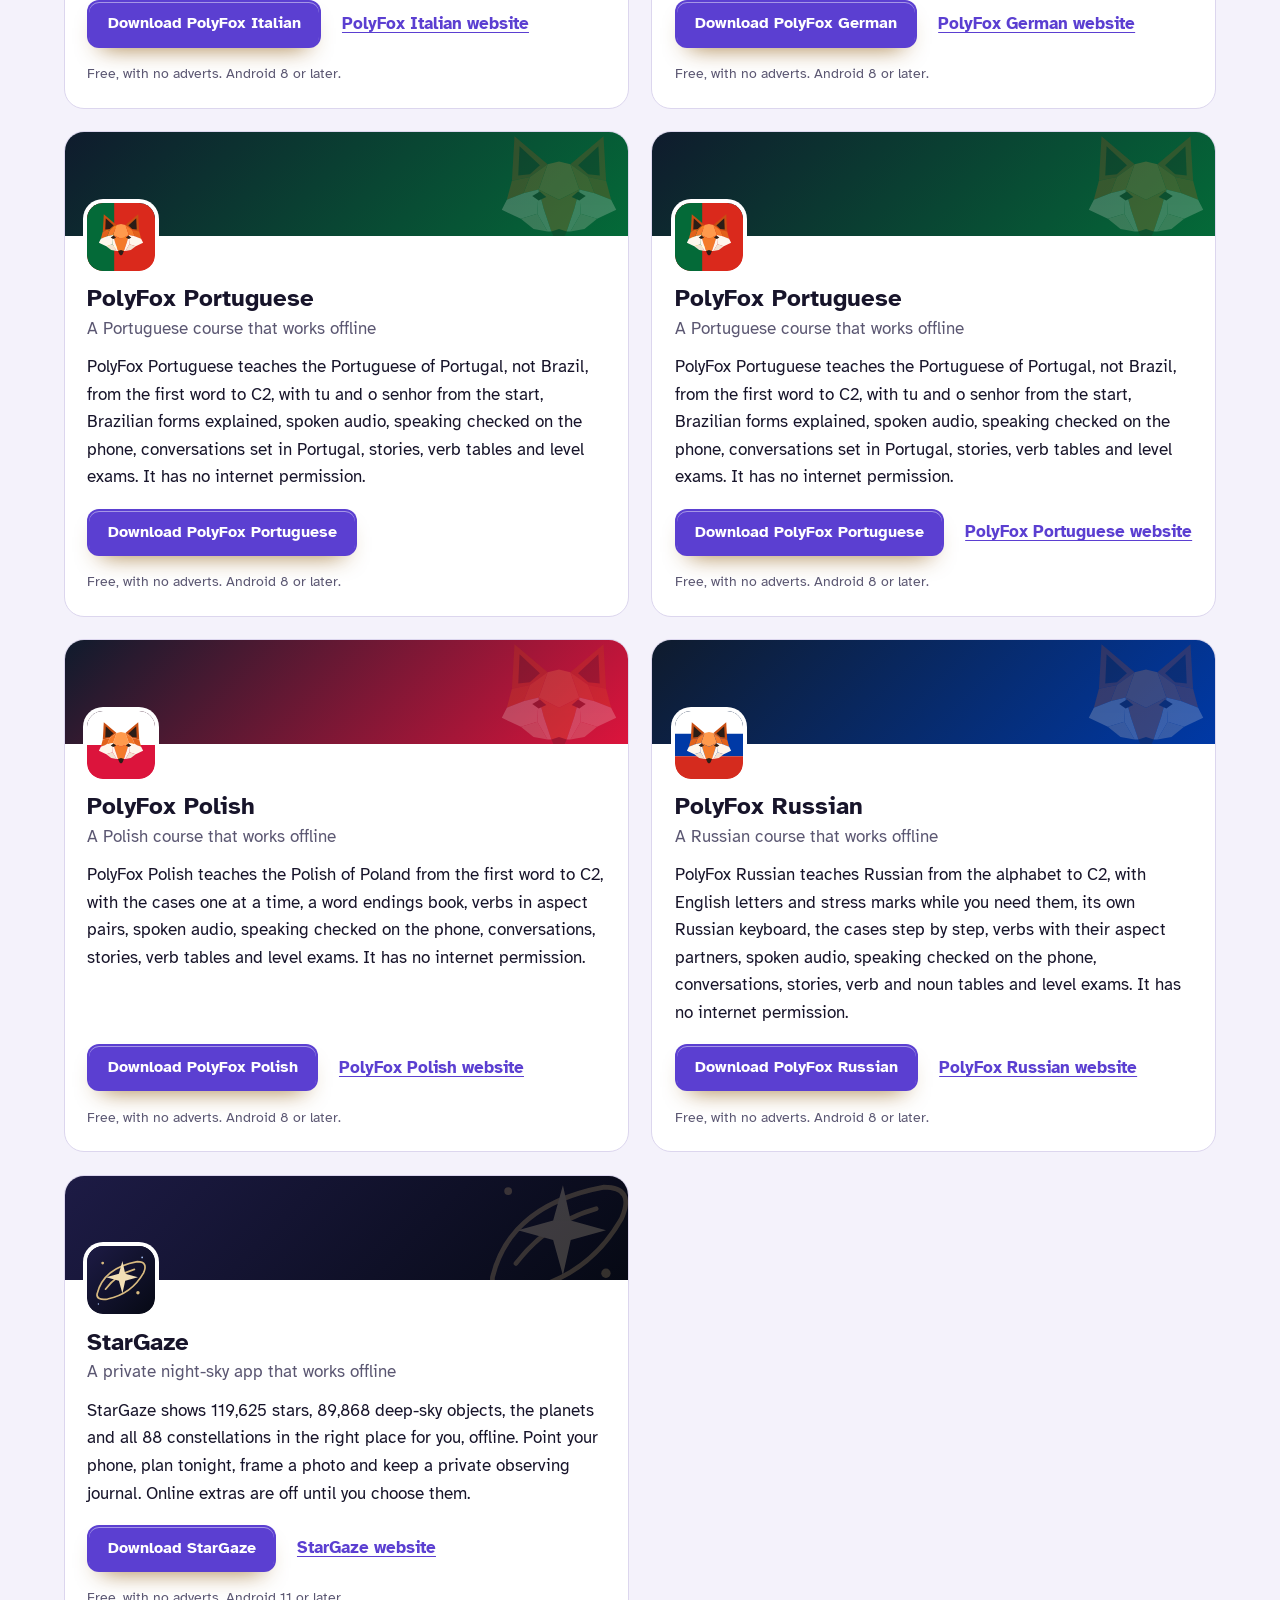
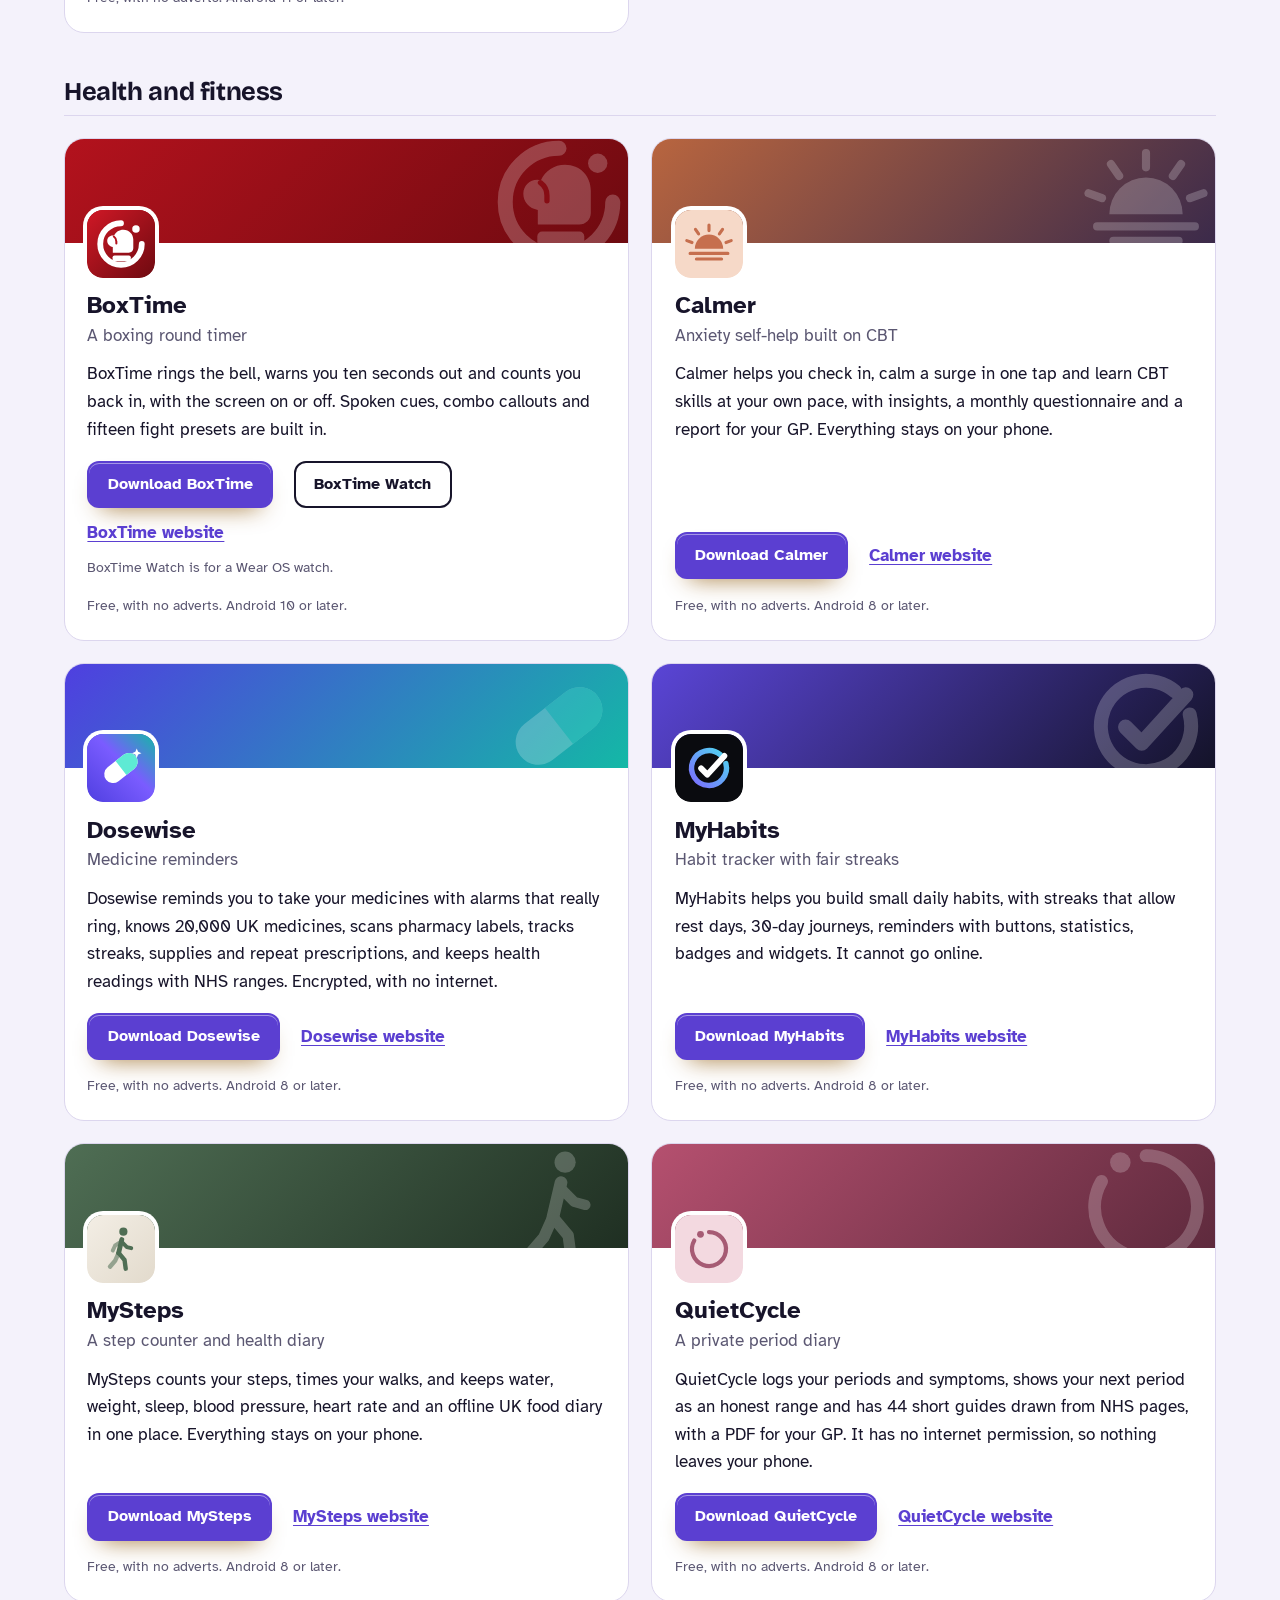
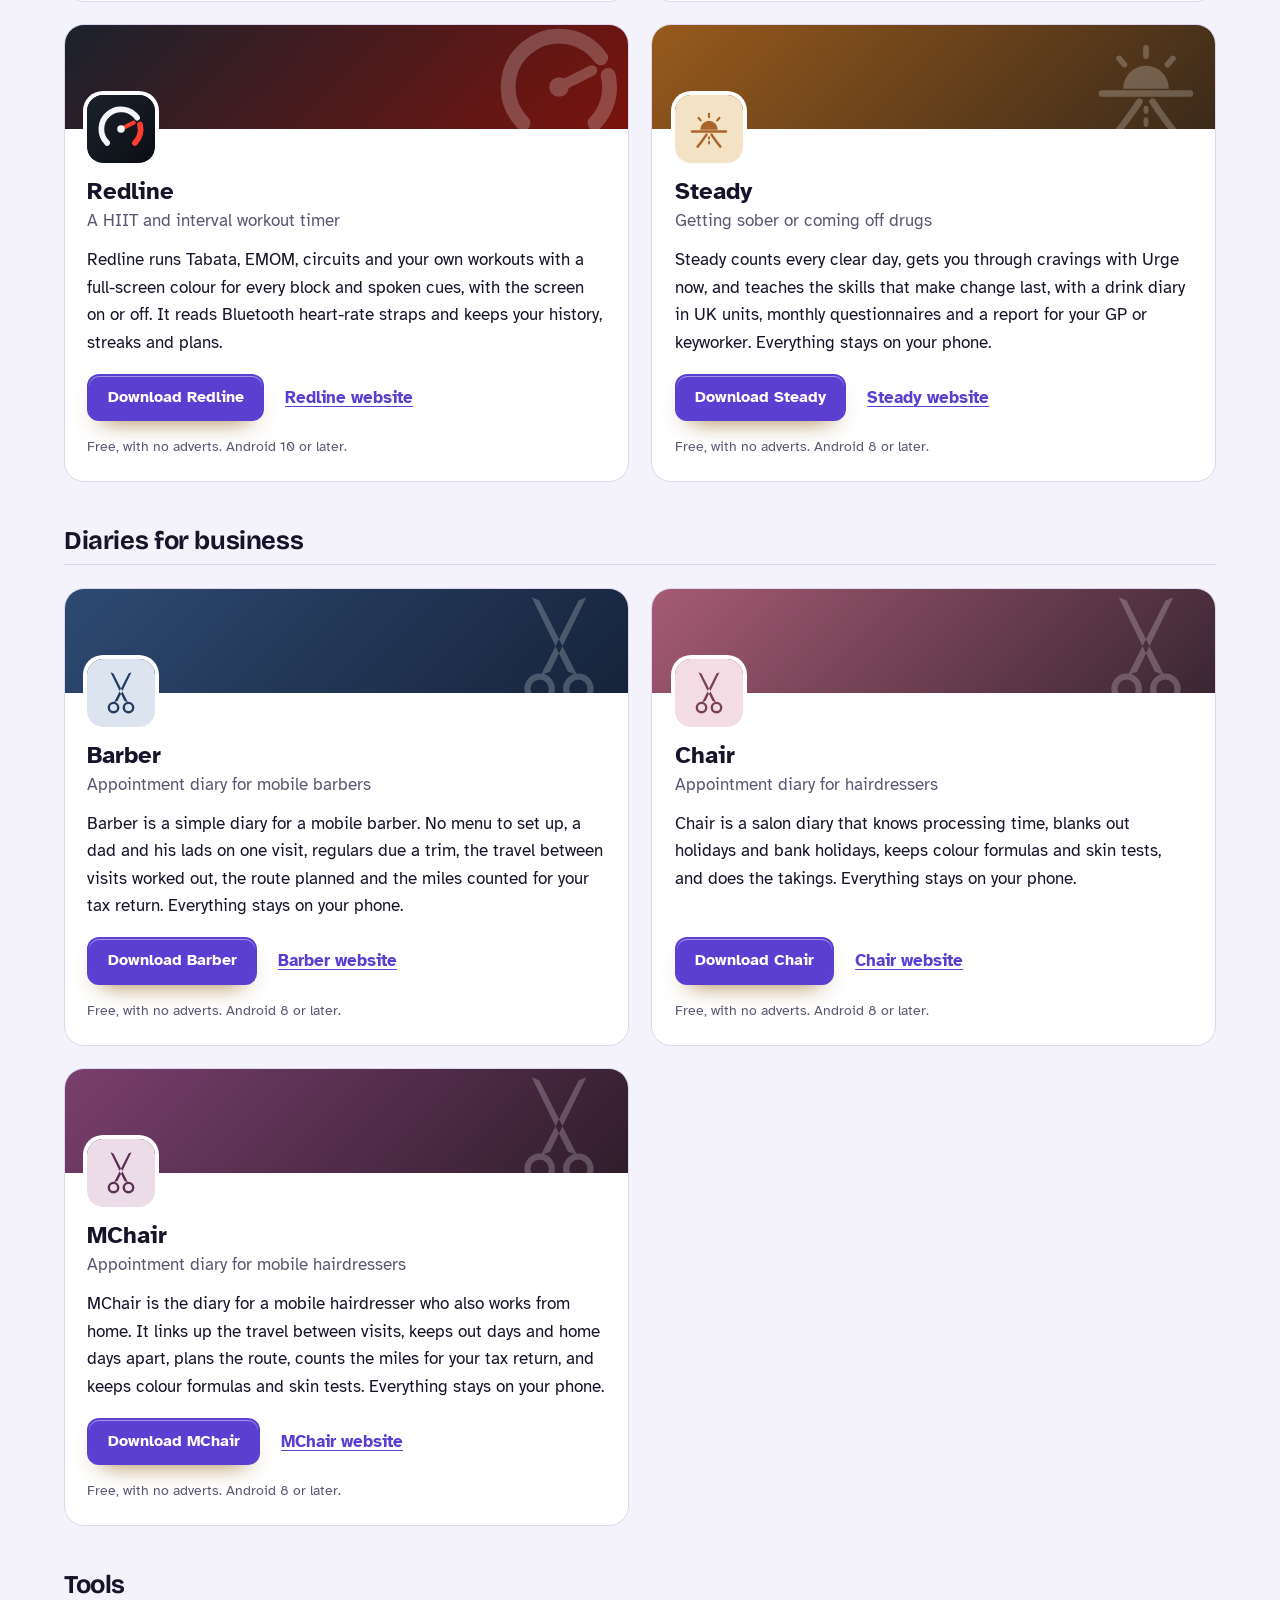
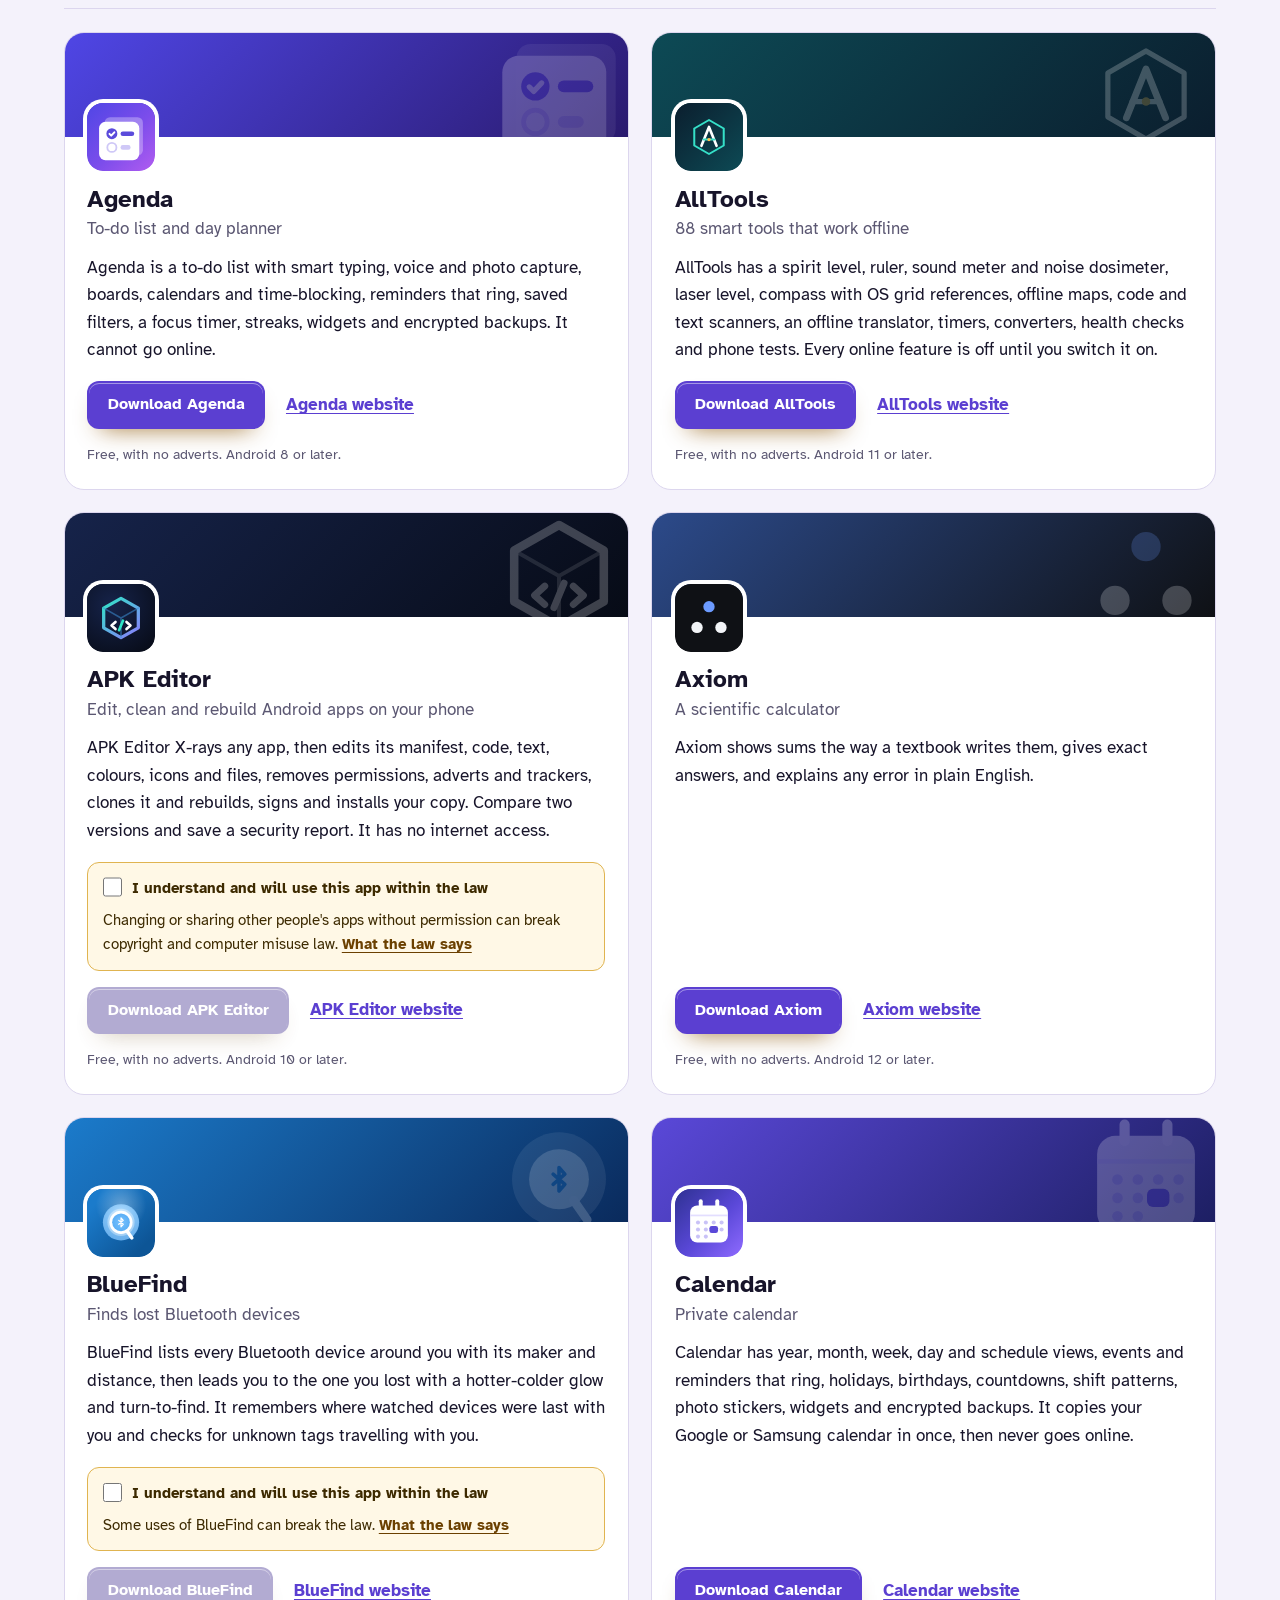
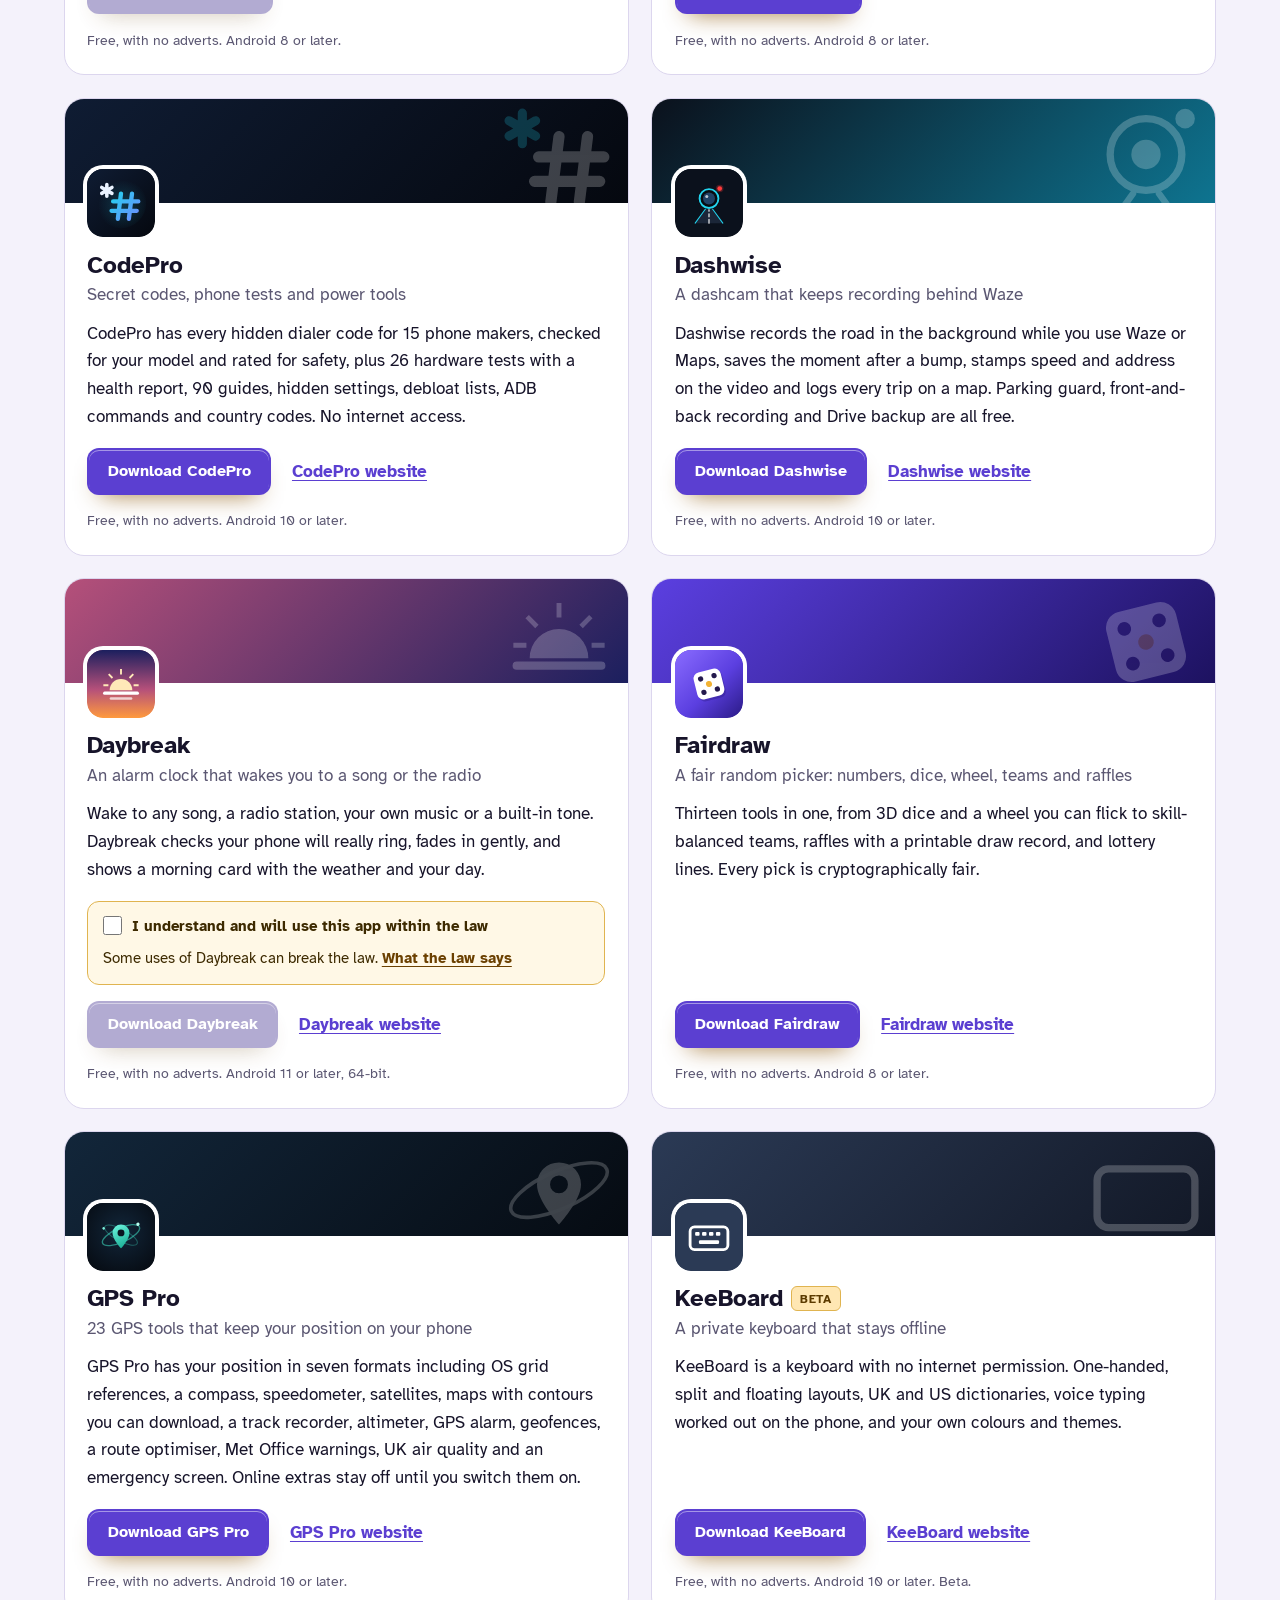
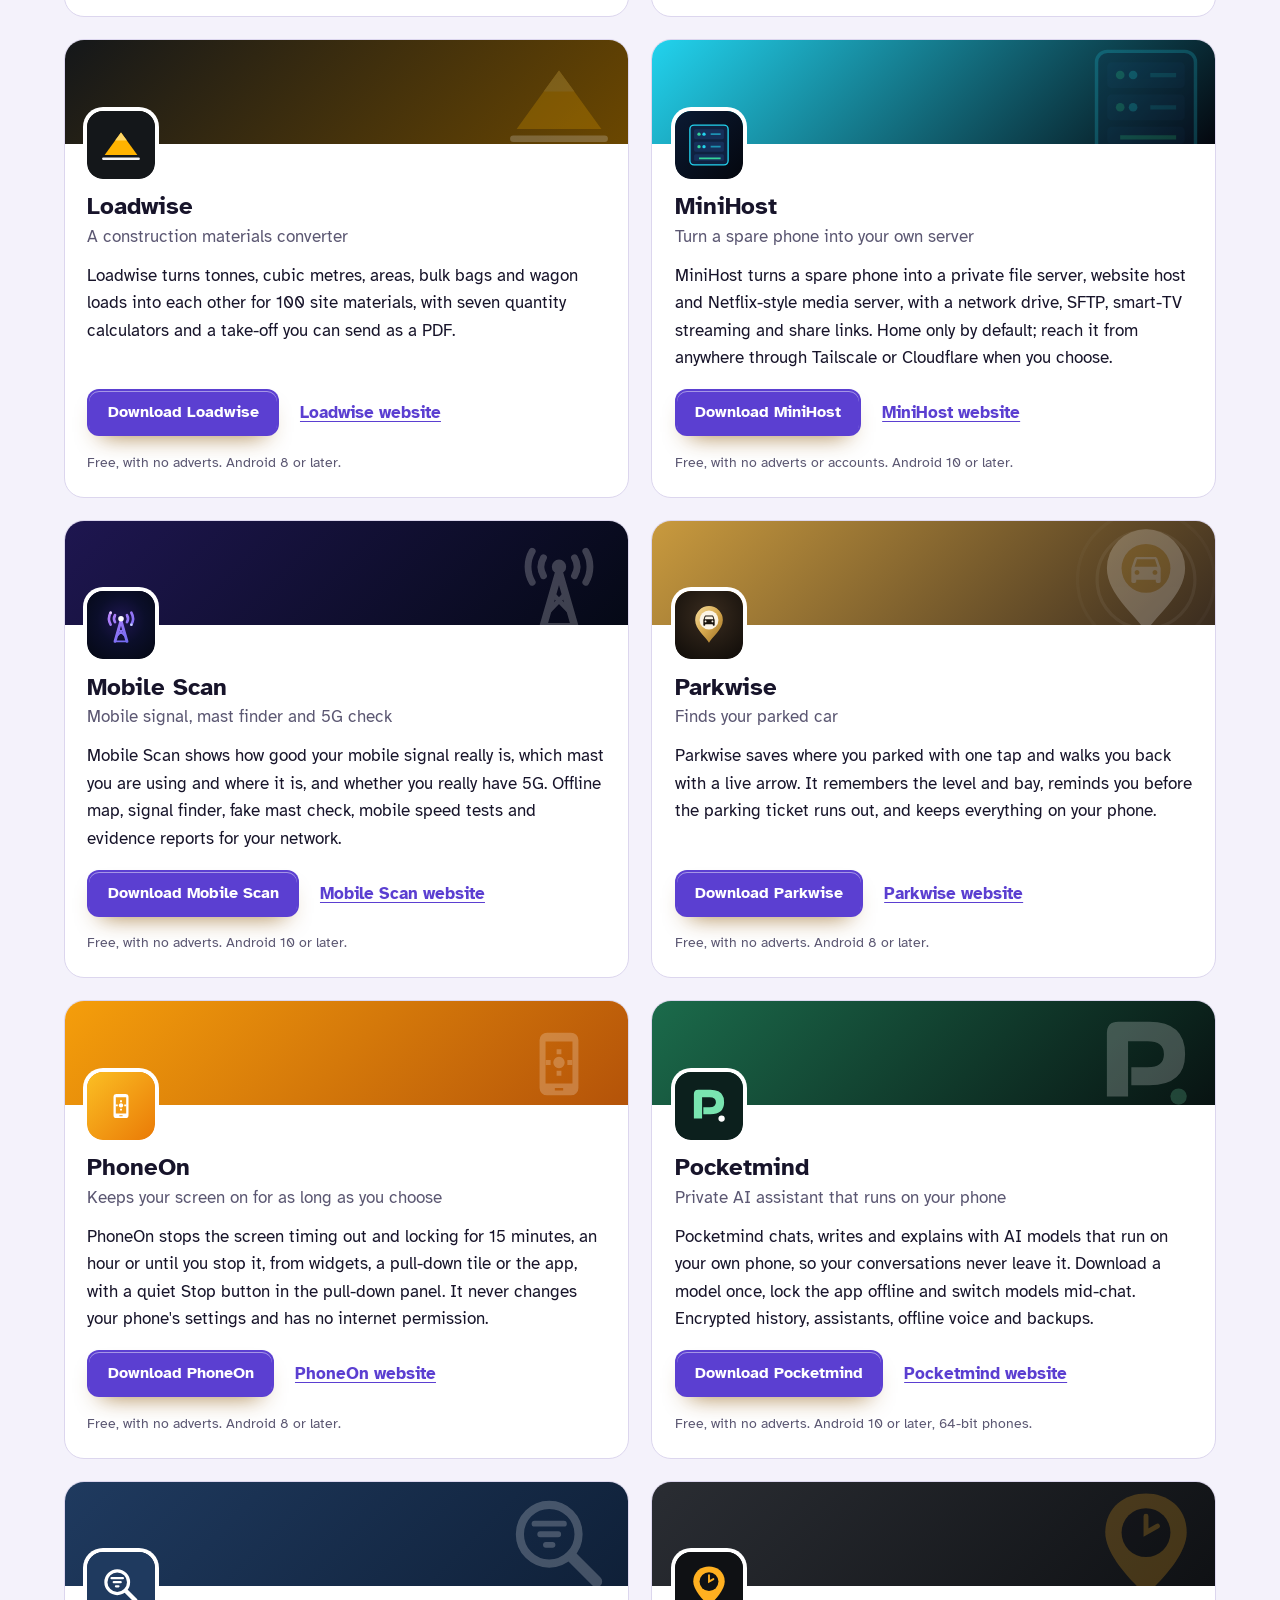
==== commit 37fdf67a: "More apps: add PolyFox Portuguese" ====
--- a/more-apps.html
+++ b/more-apps.html
@@ -4,7 +4,7 @@
 <meta charset="utf-8">
 <meta name="viewport" content="width=device-width, initial-scale=1">
 <title>More free Android apps from the maker of TVLink</title>
-<meta name="description" content="All 95 free Android apps from the maker of TVLink, in one list by category, each with its download and a link to its website.">
+<meta name="description" content="All 96 free Android apps from the maker of TVLink, in one list by category, each with its download and a link to its website.">
 <meta name="author" content="Jonathan Jackson">
 <link rel="canonical" href="https://customgpter.github.io/tvlink/more-apps.html">
 <meta name="theme-color" content="#f4f2fb" media="(prefers-color-scheme: light)">
@@ -12,7 +12,7 @@
 <meta property="og:type" content="website">
 <meta property="og:site_name" content="TVLink">
 <meta property="og:title" content="More free Android apps from the maker of TVLink">
-<meta property="og:description" content="All 95 free Android apps from the maker of TVLink, in one list by category, each with its download and a link to its website.">
+<meta property="og:description" content="All 96 free Android apps from the maker of TVLink, in one list by category, each with its download and a link to its website.">
 <meta property="og:url" content="https://customgpter.github.io/tvlink/more-apps.html">
 <meta property="og:image" content="https://customgpter.github.io/tvlink/assets/og.png">
 <meta property="og:image:width" content="1200">
@@ -26,7 +26,7 @@
 <link rel="preload" href="./assets/fonts/atkinson-hyperlegible-latin-400-normal.woff2" as="font" type="font/woff2" crossorigin>
 <link rel="stylesheet" href="./assets/site.css?v=1">
 <link rel="stylesheet" href="./assets/house.css?v=1">
-<script type="application/ld+json">{"@context":"https://schema.org","@type":"ItemList","name":"Apps from the maker of TVLink","url":"https://customgpter.github.io/tvlink/more-apps.html","itemListElement":[{"@type":"ListItem","position":1,"name":"AddTxt","url":"https://customgpter.github.io/addtxt/"},{"@type":"ListItem","position":2,"name":"Backdrop","url":"https://customgpter.github.io/backdrop/"},{"@type":"ListItem","position":3,"name":"CaptionVid","url":"https://customgpter.github.io/captionvid/"},{"@type":"ListItem","position":4,"name":"Clearcut","url":"https://customgpter.github.io/clearcut/"},{"@type":"ListItem","position":5,"name":"Compress","url":"https://customgpter.github.io/compress/"},{"@type":"ListItem","position":6,"name":"Imprint","url":"https://customgpter.github.io/imprint/"},{"@type":"ListItem","position":7,"name":"Lightbox","url":"https://customgpter.github.io/lightbox/"},{"@type":"ListItem","position":8,"name":"Plainshot","url":"https://customgpter.github.io/plainshot/"},{"@type":"ListItem","position":9,"name":"Retag","url":"https://customgpter.github.io/retag/"},{"@type":"ListItem","position":10,"name":"ScrnSht","url":"https://customgpter.github.io/scrnsht/"},{"@type":"ListItem","position":11,"name":"Sortshot","url":"https://customgpter.github.io/sortshot/"},{"@type":"ListItem","position":12,"name":"Airwave","url":"https://customgpter.github.io/airwave/"},{"@type":"ListItem","position":13,"name":"Earshot","url":"https://customgpter.github.io/earshot/"},{"@type":"ListItem","position":14,"name":"Spoken","url":"https://customgpter.github.io/spoken/"},{"@type":"ListItem","position":15,"name":"Undertone","url":"https://customgpter.github.io/undertone/"},{"@type":"ListItem","position":16,"name":"PDF+","url":"https://customgpter.github.io/pdfplus/"},{"@type":"ListItem","position":17,"name":"ScanVault","url":"https://customgpter.github.io/scanvault/"},{"@type":"ListItem","position":18,"name":"Shelfmark","url":"https://customgpter.github.io/shelfmark/"},{"@type":"ListItem","position":19,"name":"WikiMe","url":"https://customgpter.github.io/wikime/"},{"@type":"ListItem","position":20,"name":"PolyFox French","url":"https://customgpter.github.io/polyfox/"},{"@type":"ListItem","position":21,"name":"PolyFox German","url":"https://customgpter.github.io/polyfox-german/"},{"@type":"ListItem","position":22,"name":"PolyFox Polish","url":"https://customgpter.github.io/polyfox-polish/"},{"@type":"ListItem","position":23,"name":"PolyFox Russian","url":"https://customgpter.github.io/polyfox-russian/"},{"@type":"ListItem","position":24,"name":"StarGaze","url":"https://customgpter.github.io/stargaze/"},{"@type":"ListItem","position":25,"name":"BoxTime","url":"https://customgpter.github.io/boxtime/"},{"@type":"ListItem","position":26,"name":"Calmer","url":"https://customgpter.github.io/calmer/"},{"@type":"ListItem","position":27,"name":"Dosewise","url":"https://customgpter.github.io/dosewise/"},{"@type":"ListItem","position":28,"name":"MyHabits","url":"https://customgpter.github.io/myhabits/"},{"@type":"ListItem","position":29,"name":"MySteps","url":"https://customgpter.github.io/mysteps/"},{"@type":"ListItem","position":30,"name":"QuietCycle","url":"https://customgpter.github.io/quietcycle/"},{"@type":"ListItem","position":31,"name":"Redline","url":"https://customgpter.github.io/redline/"},{"@type":"ListItem","position":32,"name":"Steady","url":"https://customgpter.github.io/steady/"},{"@type":"ListItem","position":33,"name":"Barber","url":"https://customgpter.github.io/barber/"},{"@type":"ListItem","position":34,"name":"Chair","url":"https://customgpter.github.io/chair/"},{"@type":"ListItem","position":35,"name":"MChair","url":"https://customgpter.github.io/mchair/"},{"@type":"ListItem","position":36,"name":"Agenda","url":"https://customgpter.github.io/agenda/"},{"@type":"ListItem","position":37,"name":"AllTools","url":"https://customgpter.github.io/alltools/"},{"@type":"ListItem","position":38,"name":"APK Editor","url":"https://customgpter.github.io/apkeditor/"},{"@type":"ListItem","position":39,"name":"Axiom","url":"https://customgpter.github.io/axiom/"},{"@type":"ListItem","position":40,"name":"BlueFind","url":"https://customgpter.github.io/bluefind/"},{"@type":"ListItem","position":41,"name":"Calendar","url":"https://customgpter.github.io/calendar/"},{"@type":"ListItem","position":42,"name":"CodePro","url":"https://customgpter.github.io/codepro/"},{"@type":"ListItem","position":43,"name":"Dashwise","url":"https://customgpter.github.io/dashwise/"},{"@type":"ListItem","position":44,"name":"Daybreak","url":"https://customgpter.github.io/daybreak/"},{"@type":"ListItem","position":45,"name":"Fairdraw","url":"https://customgpter.github.io/fairdraw/"},{"@type":"ListItem","position":46,"name":"GPS Pro","url":"https://customgpter.github.io/gpspro/"},{"@type":"ListItem","position":47,"name":"KeeBoard","url":"https://customgpter.github.io/keeboard/"},{"@type":"ListItem","position":48,"name":"Loadwise","url":"https://customgpter.github.io/loadwise/"},{"@type":"ListItem","position":49,"name":"MiniHost","url":"https://customgpter.github.io/minihost/"},{"@type":"ListItem","position":50,"name":"Mobile Scan","url":"https://customgpter.github.io/mobilescan/"},{"@type":"ListItem","position":51,"name":"Parkwise","url":"https://customgpter.github.io/parkwise/"},{"@type":"ListItem","position":52,"name":"Pocketmind","url":"https://customgpter.github.io/pocketmind/"},{"@type":"ListItem","position":53,"name":"Refine","url":"https://customgpter.github.io/refine/"},{"@type":"ListItem","position":54,"name":"Shiftwise","url":"https://customgpter.github.io/shiftwise/"},{"@type":"ListItem","position":55,"name":"SimpleCalc","url":"https://customgpter.github.io/simplecalc/"},{"@type":"ListItem","position":56,"name":"Skyline","url":"https://customgpter.github.io/skyline/"},{"@type":"ListItem","position":57,"name":"Slipway","url":"https://customgpter.github.io/slipway/"},{"@type":"ListItem","position":58,"name":"Tagger","url":"https://customgpter.github.io/tagger/"},{"@type":"ListItem","position":59,"name":"TotalClean","url":"https://customgpter.github.io/totalclean/"},{"@type":"ListItem","position":60,"name":"TVLink","url":"https://customgpter.github.io/tvlink/"},{"@type":"ListItem","position":61,"name":"Unbox","url":"https://customgpter.github.io/unbox/"},{"@type":"ListItem","position":62,"name":"WhatsKeep","url":"https://customgpter.github.io/whatskeep/"},{"@type":"ListItem","position":63,"name":"WiFi Scan","url":"https://customgpter.github.io/wifiscan/"},{"@type":"ListItem","position":64,"name":"Auditly","url":"https://customgpter.github.io/auditly/"},{"@type":"ListItem","position":65,"name":"Backchannel","url":"https://customgpter.github.io/backchannel/"},{"@type":"ListItem","position":66,"name":"ENotes","url":"https://customgpter.github.io/enotes/"},{"@type":"ListItem","position":67,"name":"FindMe","url":"https://customgpter.github.io/findme/"},{"@type":"ListItem","position":68,"name":"iLock","url":"https://customgpter.github.io/ilock/"},{"@type":"ListItem","position":69,"name":"ImSafe","url":"https://customgpter.github.io/imsafe/"},{"@type":"ListItem","position":70,"name":"IShred","url":"https://customgpter.github.io/ishred/"},{"@type":"ListItem","position":71,"name":"LockBox","url":"https://customgpter.github.io/lockbox/"},{"@type":"ListItem","position":72,"name":"PassVault","url":"https://customgpter.github.io/passvault/"},{"@type":"ListItem","position":73,"name":"SpyFind","url":"https://customgpter.github.io/spyfind/"},{"@type":"ListItem","position":74,"name":"TextWipe","url":"https://customgpter.github.io/textwipe/"},{"@type":"ListItem","position":75,"name":"Tracewire","url":"https://customgpter.github.io/tracewire/"},{"@type":"ListItem","position":76,"name":"Vigil","url":"https://customgpter.github.io/vigil/"},{"@type":"ListItem","position":77,"name":"Grab","url":"https://customgpter.github.io/grab/"},{"@type":"ListItem","position":78,"name":"Swarm","url":"https://customgpter.github.io/swarm/"},{"@type":"ListItem","position":79,"name":"Plane Games","url":"https://customgpter.github.io/plane-games/"},{"@type":"ListItem","position":80,"name":"Ninefold","url":"https://customgpter.github.io/ninefold/"},{"@type":"ListItem","position":81,"name":"Cubewise","url":"https://customgpter.github.io/cubewise/"},{"@type":"ListItem","position":82,"name":"Tilewise","url":"https://customgpter.github.io/tilewise/"},{"@type":"ListItem","position":83,"name":"Letterwise","url":"https://customgpter.github.io/letterwise/"},{"@type":"ListItem","position":84,"name":"Kingside","url":"https://customgpter.github.io/kingside/"},{"@type":"ListItem","position":85,"name":"Deckhand","url":"https://customgpter.github.io/deckhand/"},{"@type":"ListItem","position":86,"name":"SNESForge","url":"https://customgpter.github.io/snesforge/"},{"@type":"ListItem","position":87,"name":"Fame Boy","url":"https://customgpter.github.io/fameboy/"},{"@type":"ListItem","position":88,"name":"PSPPro","url":"https://customgpter.github.io/psppro/"},{"@type":"ListItem","position":89,"name":"MegaGen","url":"https://customgpter.github.io/megagen/"},{"@type":"ListItem","position":90,"name":"QVR","url":"https://customgpter.github.io/qvr/"},{"@type":"ListItem","position":91,"name":"QVR Watch","url":"https://customgpter.github.io/qvr-watch/"},{"@type":"ListItem","position":92,"name":"QVRLite","url":"https://customgpter.github.io/qvrlite/"},{"@type":"ListItem","position":93,"name":"Onionz","url":"https://customgpter.github.io/onionz/"},{"@type":"ListItem","position":94,"name":"OnionzWeb","url":"https://customgpter.github.io/onionzweb/"}]}</script>
+<script type="application/ld+json">{"@context":"https://schema.org","@type":"ItemList","name":"Apps from the maker of TVLink","url":"https://customgpter.github.io/tvlink/more-apps.html","itemListElement":[{"@type":"ListItem","position":1,"name":"AddTxt","url":"https://customgpter.github.io/addtxt/"},{"@type":"ListItem","position":2,"name":"Backdrop","url":"https://customgpter.github.io/backdrop/"},{"@type":"ListItem","position":3,"name":"CaptionVid","url":"https://customgpter.github.io/captionvid/"},{"@type":"ListItem","position":4,"name":"Clearcut","url":"https://customgpter.github.io/clearcut/"},{"@type":"ListItem","position":5,"name":"Compress","url":"https://customgpter.github.io/compress/"},{"@type":"ListItem","position":6,"name":"Imprint","url":"https://customgpter.github.io/imprint/"},{"@type":"ListItem","position":7,"name":"Lightbox","url":"https://customgpter.github.io/lightbox/"},{"@type":"ListItem","position":8,"name":"Plainshot","url":"https://customgpter.github.io/plainshot/"},{"@type":"ListItem","position":9,"name":"Retag","url":"https://customgpter.github.io/retag/"},{"@type":"ListItem","position":10,"name":"ScrnSht","url":"https://customgpter.github.io/scrnsht/"},{"@type":"ListItem","position":11,"name":"Sortshot","url":"https://customgpter.github.io/sortshot/"},{"@type":"ListItem","position":12,"name":"Airwave","url":"https://customgpter.github.io/airwave/"},{"@type":"ListItem","position":13,"name":"Earshot","url":"https://customgpter.github.io/earshot/"},{"@type":"ListItem","position":14,"name":"Spoken","url":"https://customgpter.github.io/spoken/"},{"@type":"ListItem","position":15,"name":"Undertone","url":"https://customgpter.github.io/undertone/"},{"@type":"ListItem","position":16,"name":"PDF+","url":"https://customgpter.github.io/pdfplus/"},{"@type":"ListItem","position":17,"name":"ScanVault","url":"https://customgpter.github.io/scanvault/"},{"@type":"ListItem","position":18,"name":"Shelfmark","url":"https://customgpter.github.io/shelfmark/"},{"@type":"ListItem","position":19,"name":"WikiMe","url":"https://customgpter.github.io/wikime/"},{"@type":"ListItem","position":20,"name":"PolyFox French","url":"https://customgpter.github.io/polyfox/"},{"@type":"ListItem","position":21,"name":"PolyFox German","url":"https://customgpter.github.io/polyfox-german/"},{"@type":"ListItem","position":22,"name":"PolyFox Portuguese","url":"https://customgpter.github.io/polyfox-portuguese/"},{"@type":"ListItem","position":23,"name":"PolyFox Polish","url":"https://customgpter.github.io/polyfox-polish/"},{"@type":"ListItem","position":24,"name":"PolyFox Russian","url":"https://customgpter.github.io/polyfox-russian/"},{"@type":"ListItem","position":25,"name":"StarGaze","url":"https://customgpter.github.io/stargaze/"},{"@type":"ListItem","position":26,"name":"BoxTime","url":"https://customgpter.github.io/boxtime/"},{"@type":"ListItem","position":27,"name":"Calmer","url":"https://customgpter.github.io/calmer/"},{"@type":"ListItem","position":28,"name":"Dosewise","url":"https://customgpter.github.io/dosewise/"},{"@type":"ListItem","position":29,"name":"MyHabits","url":"https://customgpter.github.io/myhabits/"},{"@type":"ListItem","position":30,"name":"MySteps","url":"https://customgpter.github.io/mysteps/"},{"@type":"ListItem","position":31,"name":"QuietCycle","url":"https://customgpter.github.io/quietcycle/"},{"@type":"ListItem","position":32,"name":"Redline","url":"https://customgpter.github.io/redline/"},{"@type":"ListItem","position":33,"name":"Steady","url":"https://customgpter.github.io/steady/"},{"@type":"ListItem","position":34,"name":"Barber","url":"https://customgpter.github.io/barber/"},{"@type":"ListItem","position":35,"name":"Chair","url":"https://customgpter.github.io/chair/"},{"@type":"ListItem","position":36,"name":"MChair","url":"https://customgpter.github.io/mchair/"},{"@type":"ListItem","position":37,"name":"Agenda","url":"https://customgpter.github.io/agenda/"},{"@type":"ListItem","position":38,"name":"AllTools","url":"https://customgpter.github.io/alltools/"},{"@type":"ListItem","position":39,"name":"APK Editor","url":"https://customgpter.github.io/apkeditor/"},{"@type":"ListItem","position":40,"name":"Axiom","url":"https://customgpter.github.io/axiom/"},{"@type":"ListItem","position":41,"name":"BlueFind","url":"https://customgpter.github.io/bluefind/"},{"@type":"ListItem","position":42,"name":"Calendar","url":"https://customgpter.github.io/calendar/"},{"@type":"ListItem","position":43,"name":"CodePro","url":"https://customgpter.github.io/codepro/"},{"@type":"ListItem","position":44,"name":"Dashwise","url":"https://customgpter.github.io/dashwise/"},{"@type":"ListItem","position":45,"name":"Daybreak","url":"https://customgpter.github.io/daybreak/"},{"@type":"ListItem","position":46,"name":"Fairdraw","url":"https://customgpter.github.io/fairdraw/"},{"@type":"ListItem","position":47,"name":"GPS Pro","url":"https://customgpter.github.io/gpspro/"},{"@type":"ListItem","position":48,"name":"KeeBoard","url":"https://customgpter.github.io/keeboard/"},{"@type":"ListItem","position":49,"name":"Loadwise","url":"https://customgpter.github.io/loadwise/"},{"@type":"ListItem","position":50,"name":"MiniHost","url":"https://customgpter.github.io/minihost/"},{"@type":"ListItem","position":51,"name":"Mobile Scan","url":"https://customgpter.github.io/mobilescan/"},{"@type":"ListItem","position":52,"name":"Parkwise","url":"https://customgpter.github.io/parkwise/"},{"@type":"ListItem","position":53,"name":"Pocketmind","url":"https://customgpter.github.io/pocketmind/"},{"@type":"ListItem","position":54,"name":"Refine","url":"https://customgpter.github.io/refine/"},{"@type":"ListItem","position":55,"name":"Shiftwise","url":"https://customgpter.github.io/shiftwise/"},{"@type":"ListItem","position":56,"name":"SimpleCalc","url":"https://customgpter.github.io/simplecalc/"},{"@type":"ListItem","position":57,"name":"Skyline","url":"https://customgpter.github.io/skyline/"},{"@type":"ListItem","position":58,"name":"Slipway","url":"https://customgpter.github.io/slipway/"},{"@type":"ListItem","position":59,"name":"Tagger","url":"https://customgpter.github.io/tagger/"},{"@type":"ListItem","position":60,"name":"TotalClean","url":"https://customgpter.github.io/totalclean/"},{"@type":"ListItem","position":61,"name":"TVLink","url":"https://customgpter.github.io/tvlink/"},{"@type":"ListItem","position":62,"name":"Unbox","url":"https://customgpter.github.io/unbox/"},{"@type":"ListItem","position":63,"name":"WhatsKeep","url":"https://customgpter.github.io/whatskeep/"},{"@type":"ListItem","position":64,"name":"WiFi Scan","url":"https://customgpter.github.io/wifiscan/"},{"@type":"ListItem","position":65,"name":"Auditly","url":"https://customgpter.github.io/auditly/"},{"@type":"ListItem","position":66,"name":"Backchannel","url":"https://customgpter.github.io/backchannel/"},{"@type":"ListItem","position":67,"name":"ENotes","url":"https://customgpter.github.io/enotes/"},{"@type":"ListItem","position":68,"name":"FindMe","url":"https://customgpter.github.io/findme/"},{"@type":"ListItem","position":69,"name":"iLock","url":"https://customgpter.github.io/ilock/"},{"@type":"ListItem","position":70,"name":"ImSafe","url":"https://customgpter.github.io/imsafe/"},{"@type":"ListItem","position":71,"name":"IShred","url":"https://customgpter.github.io/ishred/"},{"@type":"ListItem","position":72,"name":"LockBox","url":"https://customgpter.github.io/lockbox/"},{"@type":"ListItem","position":73,"name":"PassVault","url":"https://customgpter.github.io/passvault/"},{"@type":"ListItem","position":74,"name":"SpyFind","url":"https://customgpter.github.io/spyfind/"},{"@type":"ListItem","position":75,"name":"TextWipe","url":"https://customgpter.github.io/textwipe/"},{"@type":"ListItem","position":76,"name":"Tracewire","url":"https://customgpter.github.io/tracewire/"},{"@type":"ListItem","position":77,"name":"Vigil","url":"https://customgpter.github.io/vigil/"},{"@type":"ListItem","position":78,"name":"Grab","url":"https://customgpter.github.io/grab/"},{"@type":"ListItem","position":79,"name":"Swarm","url":"https://customgpter.github.io/swarm/"},{"@type":"ListItem","position":80,"name":"Plane Games","url":"https://customgpter.github.io/plane-games/"},{"@type":"ListItem","position":81,"name":"Ninefold","url":"https://customgpter.github.io/ninefold/"},{"@type":"ListItem","position":82,"name":"Cubewise","url":"https://customgpter.github.io/cubewise/"},{"@type":"ListItem","position":83,"name":"Tilewise","url":"https://customgpter.github.io/tilewise/"},{"@type":"ListItem","position":84,"name":"Letterwise","url":"https://customgpter.github.io/letterwise/"},{"@type":"ListItem","position":85,"name":"Kingside","url":"https://customgpter.github.io/kingside/"},{"@type":"ListItem","position":86,"name":"Deckhand","url":"https://customgpter.github.io/deckhand/"},{"@type":"ListItem","position":87,"name":"SNESForge","url":"https://customgpter.github.io/snesforge/"},{"@type":"ListItem","position":88,"name":"Fame Boy","url":"https://customgpter.github.io/fameboy/"},{"@type":"ListItem","position":89,"name":"PSPPro","url":"https://customgpter.github.io/psppro/"},{"@type":"ListItem","position":90,"name":"MegaGen","url":"https://customgpter.github.io/megagen/"},{"@type":"ListItem","position":91,"name":"QVR","url":"https://customgpter.github.io/qvr/"},{"@type":"ListItem","position":92,"name":"QVR Watch","url":"https://customgpter.github.io/qvr-watch/"},{"@type":"ListItem","position":93,"name":"QVRLite","url":"https://customgpter.github.io/qvrlite/"},{"@type":"ListItem","position":94,"name":"Onionz","url":"https://customgpter.github.io/onionz/"},{"@type":"ListItem","position":95,"name":"OnionzWeb","url":"https://customgpter.github.io/onionzweb/"}]}</script>
 <link rel="stylesheet" href="./assets/apps-list.css?v=1">
 <script src="./assets/apps-list.js?v=1" defer></script>
 </head>
@@ -70,7 +70,7 @@
 <div class="mapps-group" role="group" aria-labelledby="apps-learning"><h2 class="mapps-cat" id="apps-learning">Learning</h2>
 <ul class="mapps"><li class="mapp" style="--b:#0f1b2d;--b2:#b8480f"><div class="mapp-cover" aria-hidden="true"><svg viewBox="0 0 108 108"><polygon fill="#C94E12" points="26.7,17.9 47.0,35.1 36.1,42.9 25.1,45.2"/><polygon fill="#C94E12" points="82.9,45.2 71.9,42.9 61.0,35.1 81.3,17.9"/><polygon fill="#2B1D17" points="29.8,24.1 42.3,35.8 36.1,41.3 29.0,42.1"/><polygon fill="#2B1D17" points="79.0,42.1 71.9,41.3 65.7,35.8 78.2,24.1"/><polygon fill="#FF9A4D" points="54.0,33.5 47.0,35.1 41.5,50.7 54.0,56.9"/><polygon fill="#FF9A4D" points="54.0,56.9 66.5,50.7 61.0,35.1 54.0,33.5"/><polygon fill="#F47A2A" points="47.0,35.1 36.1,42.9 32.2,53.0 41.5,50.7"/><polygon fill="#F47A2A" points="66.5,50.7 75.8,53.0 71.9,42.9 61.0,35.1"/><polygon fill="#E2611A" points="36.1,42.9 25.1,45.2 22.0,56.9 32.2,53.0"/><polygon fill="#E2611A" points="75.8,53.0 86.0,56.9 82.9,45.2 71.9,42.9"/><polygon fill="#FFF6EC" points="32.2,53.0 22.0,56.9 18.9,63.1 30.6,68.6 40.7,65.5 41.5,50.7"/><polygon fill="#FFF6EC" points="66.5,50.7 67.3,65.5 77.4,68.6 89.1,63.1 86.0,56.9 75.8,53.0"/><polygon fill="#F3E3D2" points="30.6,68.6 40.7,65.5 47.0,76.4 38.4,74.8"/><polygon fill="#F3E3D2" points="69.6,74.8 61.0,76.4 67.3,65.5 77.4,68.6"/><polygon fill="#F47A2A" points="41.5,50.7 54.0,56.9 54.0,78.0 49.3,76.4 44.6,62.4"/><polygon fill="#F47A2A" points="63.4,62.4 58.7,76.4 54.0,78.0 54.0,56.9 66.5,50.7"/><polygon fill="#FFF6EC" points="41.5,50.7 44.6,62.4 49.3,76.4 47.0,76.4 40.7,65.5"/><polygon fill="#FFF6EC" points="67.3,65.5 61.0,76.4 58.7,76.4 63.4,62.4 66.5,50.7"/><polygon fill="#2B1D17" points="49.3,76.4 54.0,74.8 58.7,76.4 56.3,81.9 54.0,83.4 51.7,81.9"/><polygon fill="#2B1D17" points="37.6,54.6 42.3,51.8 46.2,55.3 41.5,57.3"/><polygon fill="#2B1D17" points="66.5,57.3 61.8,55.3 65.7,51.8 70.4,54.6"/></svg></div><div class="mapp-body"><svg class="mapp-icon" viewBox="0 0 108 108" aria-hidden="true"><rect width="108" height="108" rx="24" fill="#EF4135"/><path fill="#FFFFFF" d="M36 0H72V108H36Z"/><path fill="#0055A4" d="M24 0H36V108H24A24 24 0 0 1 0 84V24A24 24 0 0 1 24 0Z"/><polygon fill="#C94E12" points="26.7,17.9 47.0,35.1 36.1,42.9 25.1,45.2"/><polygon fill="#C94E12" points="82.9,45.2 71.9,42.9 61.0,35.1 81.3,17.9"/><polygon fill="#2B1D17" points="29.8,24.1 42.3,35.8 36.1,41.3 29.0,42.1"/><polygon fill="#2B1D17" points="79.0,42.1 71.9,41.3 65.7,35.8 78.2,24.1"/><polygon fill="#FF9A4D" points="54.0,33.5 47.0,35.1 41.5,50.7 54.0,56.9"/><polygon fill="#FF9A4D" points="54.0,56.9 66.5,50.7 61.0,35.1 54.0,33.5"/><polygon fill="#F47A2A" points="47.0,35.1 36.1,42.9 32.2,53.0 41.5,50.7"/><polygon fill="#F47A2A" points="66.5,50.7 75.8,53.0 71.9,42.9 61.0,35.1"/><polygon fill="#E2611A" points="36.1,42.9 25.1,45.2 22.0,56.9 32.2,53.0"/><polygon fill="#E2611A" points="75.8,53.0 86.0,56.9 82.9,45.2 71.9,42.9"/><polygon fill="#FFF6EC" points="32.2,53.0 22.0,56.9 18.9,63.1 30.6,68.6 40.7,65.5 41.5,50.7"/><polygon fill="#FFF6EC" points="66.5,50.7 67.3,65.5 77.4,68.6 89.1,63.1 86.0,56.9 75.8,53.0"/><polygon fill="#F3E3D2" points="30.6,68.6 40.7,65.5 47.0,76.4 38.4,74.8"/><polygon fill="#F3E3D2" points="69.6,74.8 61.0,76.4 67.3,65.5 77.4,68.6"/><polygon fill="#F47A2A" points="41.5,50.7 54.0,56.9 54.0,78.0 49.3,76.4 44.6,62.4"/><polygon fill="#F47A2A" points="63.4,62.4 58.7,76.4 54.0,78.0 54.0,56.9 66.5,50.7"/><polygon fill="#FFF6EC" points="41.5,50.7 44.6,62.4 49.3,76.4 47.0,76.4 40.7,65.5"/><polygon fill="#FFF6EC" points="67.3,65.5 61.0,76.4 58.7,76.4 63.4,62.4 66.5,50.7"/><polygon fill="#2B1D17" points="49.3,76.4 54.0,74.8 58.7,76.4 56.3,81.9 54.0,83.4 51.7,81.9"/><polygon fill="#2B1D17" points="37.6,54.6 42.3,51.8 46.2,55.3 41.5,57.3"/><polygon fill="#2B1D17" points="66.5,57.3 61.8,55.3 65.7,51.8 70.4,54.6"/></svg><h3>PolyFox French</h3><p class="mapp-kind">A French course that works offline</p><p class="mapp-say">PolyFox French teaches French from the first word to C2, with spoken audio, speaking checked on the phone, conversations, stories, verb tables and level exams. It has no internet permission.</p><p class="mapp-go"><a class="button" href="https://github.com/CustomGPTer/polyfox/releases/latest/download/PolyFox.apk">Download PolyFox French</a><a class="mapp-site" href="https://customgpter.github.io/polyfox/">PolyFox French website</a></p><p class="mapp-needs">Free, with no adverts. Android 8 or later.</p></div></li><li class="mapp" style="--b:#0f1b2d;--b2:#aa151b"><div class="mapp-cover" aria-hidden="true"><svg viewBox="0 0 108 108"><polygon fill="#C94E12" points="26.7,17.9 47.0,35.1 36.1,42.9 25.1,45.2"/><polygon fill="#C94E12" points="82.9,45.2 71.9,42.9 61.0,35.1 81.3,17.9"/><polygon fill="#2B1D17" points="29.8,24.1 42.3,35.8 36.1,41.3 29.0,42.1"/><polygon fill="#2B1D17" points="79.0,42.1 71.9,41.3 65.7,35.8 78.2,24.1"/><polygon fill="#FF9A4D" points="54.0,33.5 47.0,35.1 41.5,50.7 54.0,56.9"/><polygon fill="#FF9A4D" points="54.0,56.9 66.5,50.7 61.0,35.1 54.0,33.5"/><polygon fill="#F47A2A" points="47.0,35.1 36.1,42.9 32.2,53.0 41.5,50.7"/><polygon fill="#F47A2A" points="66.5,50.7 75.8,53.0 71.9,42.9 61.0,35.1"/><polygon fill="#E2611A" points="36.1,42.9 25.1,45.2 22.0,56.9 32.2,53.0"/><polygon fill="#E2611A" points="75.8,53.0 86.0,56.9 82.9,45.2 71.9,42.9"/><polygon fill="#FFF6EC" points="32.2,53.0 22.0,56.9 18.9,63.1 30.6,68.6 40.7,65.5 41.5,50.7"/><polygon fill="#FFF6EC" points="66.5,50.7 67.3,65.5 77.4,68.6 89.1,63.1 86.0,56.9 75.8,53.0"/><polygon fill="#F3E3D2" points="30.6,68.6 40.7,65.5 47.0,76.4 38.4,74.8"/><polygon fill="#F3E3D2" points="69.6,74.8 61.0,76.4 67.3,65.5 77.4,68.6"/><polygon fill="#F47A2A" points="41.5,50.7 54.0,56.9 54.0,78.0 49.3,76.4 44.6,62.4"/><polygon fill="#F47A2A" points="63.4,62.4 58.7,76.4 54.0,78.0 54.0,56.9 66.5,50.7"/><polygon fill="#FFF6EC" points="41.5,50.7 44.6,62.4 49.3,76.4 47.0,76.4 40.7,65.5"/><polygon fill="#FFF6EC" points="67.3,65.5 61.0,76.4 58.7,76.4 63.4,62.4 66.5,50.7"/><polygon fill="#2B1D17" points="49.3,76.4 54.0,74.8 58.7,76.4 56.3,81.9 54.0,83.4 51.7,81.9"/><polygon fill="#2B1D17" points="37.6,54.6 42.3,51.8 46.2,55.3 41.5,57.3"/><polygon fill="#2B1D17" points="66.5,57.3 61.8,55.3 65.7,51.8 70.4,54.6"/></svg></div><div class="mapp-body"><svg class="mapp-icon" viewBox="0 0 108 108" aria-hidden="true"><rect width="108" height="108" rx="24" fill="#AA151B"/><path fill="#F1BF00" d="M0 27H108V81H0Z"/><polygon fill="#C94E12" points="26.7,17.9 47.0,35.1 36.1,42.9 25.1,45.2"/><polygon fill="#C94E12" points="82.9,45.2 71.9,42.9 61.0,35.1 81.3,17.9"/><polygon fill="#2B1D17" points="29.8,24.1 42.3,35.8 36.1,41.3 29.0,42.1"/><polygon fill="#2B1D17" points="79.0,42.1 71.9,41.3 65.7,35.8 78.2,24.1"/><polygon fill="#FF9A4D" points="54.0,33.5 47.0,35.1 41.5,50.7 54.0,56.9"/><polygon fill="#FF9A4D" points="54.0,56.9 66.5,50.7 61.0,35.1 54.0,33.5"/><polygon fill="#F47A2A" points="47.0,35.1 36.1,42.9 32.2,53.0 41.5,50.7"/><polygon fill="#F47A2A" points="66.5,50.7 75.8,53.0 71.9,42.9 61.0,35.1"/><polygon fill="#E2611A" points="36.1,42.9 25.1,45.2 22.0,56.9 32.2,53.0"/><polygon fill="#E2611A" points="75.8,53.0 86.0,56.9 82.9,45.2 71.9,42.9"/><polygon fill="#FFF6EC" points="32.2,53.0 22.0,56.9 18.9,63.1 30.6,68.6 40.7,65.5 41.5,50.7"/><polygon fill="#FFF6EC" points="66.5,50.7 67.3,65.5 77.4,68.6 89.1,63.1 86.0,56.9 75.8,53.0"/><polygon fill="#F3E3D2" points="30.6,68.6 40.7,65.5 47.0,76.4 38.4,74.8"/><polygon fill="#F3E3D2" points="69.6,74.8 61.0,76.4 67.3,65.5 77.4,68.6"/><polygon fill="#F47A2A" points="41.5,50.7 54.0,56.9 54.0,78.0 49.3,76.4 44.6,62.4"/><polygon fill="#F47A2A" points="63.4,62.4 58.7,76.4 54.0,78.0 54.0,56.9 66.5,50.7"/><polygon fill="#FFF6EC" points="41.5,50.7 44.6,62.4 49.3,76.4 47.0,76.4 40.7,65.5"/><polygon fill="#FFF6EC" points="67.3,65.5 61.0,76.4 58.7,76.4 63.4,62.4 66.5,50.7"/><polygon fill="#2B1D17" points="49.3,76.4 54.0,74.8 58.7,76.4 56.3,81.9 54.0,83.4 51.7,81.9"/><polygon fill="#2B1D17" points="37.6,54.6 42.3,51.8 46.2,55.3 41.5,57.3"/><polygon fill="#2B1D17" points="66.5,57.3 61.8,55.3 65.7,51.8 70.4,54.6"/></svg><h3>PolyFox Spanish</h3><p class="mapp-kind">A Spanish course that works offline</p><p class="mapp-say">PolyFox Spanish teaches the Spanish of Spain from the first word to C2, with spoken audio, speaking checked on the phone, conversations set in Spain, stories, verb tables and level exams. It has no internet permission.</p><p class="mapp-go"><a class="button" href="https://github.com/CustomGPTer/polyfox-spanish/releases/latest/download/PolyFox.apk">Download PolyFox Spanish</a><a class="mapp-site" href="https://customgpter.github.io/polyfox-spanish/">PolyFox Spanish website</a></p><p class="mapp-needs">Free, with no adverts. Android 8 or later.</p></div></li>
 <li class="mapp" style="--b:#0f1b2d;--b2:#b8480f"><div class="mapp-cover" aria-hidden="true"><svg viewBox="0 0 108 108"><polygon fill="#C94E12" points="26.7,17.9 47.0,35.1 36.1,42.9 25.1,45.2"/><polygon fill="#C94E12" points="82.9,45.2 71.9,42.9 61.0,35.1 81.3,17.9"/><polygon fill="#2B1D17" points="29.8,24.1 42.3,35.8 36.1,41.3 29.0,42.1"/><polygon fill="#2B1D17" points="79.0,42.1 71.9,41.3 65.7,35.8 78.2,24.1"/><polygon fill="#FF9A4D" points="54.0,33.5 47.0,35.1 41.5,50.7 54.0,56.9"/><polygon fill="#FF9A4D" points="54.0,56.9 66.5,50.7 61.0,35.1 54.0,33.5"/><polygon fill="#F47A2A" points="47.0,35.1 36.1,42.9 32.2,53.0 41.5,50.7"/><polygon fill="#F47A2A" points="66.5,50.7 75.8,53.0 71.9,42.9 61.0,35.1"/><polygon fill="#E2611A" points="36.1,42.9 25.1,45.2 22.0,56.9 32.2,53.0"/><polygon fill="#E2611A" points="75.8,53.0 86.0,56.9 82.9,45.2 71.9,42.9"/><polygon fill="#FFF6EC" points="32.2,53.0 22.0,56.9 18.9,63.1 30.6,68.6 40.7,65.5 41.5,50.7"/><polygon fill="#FFF6EC" points="66.5,50.7 67.3,65.5 77.4,68.6 89.1,63.1 86.0,56.9 75.8,53.0"/><polygon fill="#F3E3D2" points="30.6,68.6 40.7,65.5 47.0,76.4 38.4,74.8"/><polygon fill="#F3E3D2" points="69.6,74.8 61.0,76.4 67.3,65.5 77.4,68.6"/><polygon fill="#F47A2A" points="41.5,50.7 54.0,56.9 54.0,78.0 49.3,76.4 44.6,62.4"/><polygon fill="#F47A2A" points="63.4,62.4 58.7,76.4 54.0,78.0 54.0,56.9 66.5,50.7"/><polygon fill="#FFF6EC" points="41.5,50.7 44.6,62.4 49.3,76.4 47.0,76.4 40.7,65.5"/><polygon fill="#FFF6EC" points="67.3,65.5 61.0,76.4 58.7,76.4 63.4,62.4 66.5,50.7"/><polygon fill="#2B1D17" points="49.3,76.4 54.0,74.8 58.7,76.4 56.3,81.9 54.0,83.4 51.7,81.9"/><polygon fill="#2B1D17" points="37.6,54.6 42.3,51.8 46.2,55.3 41.5,57.3"/><polygon fill="#2B1D17" points="66.5,57.3 61.8,55.3 65.7,51.8 70.4,54.6"/></svg></div><div class="mapp-body"><svg class="mapp-icon" viewBox="0 0 108 108" aria-hidden="true"><rect width="108" height="108" rx="24" fill="#CE2B37"/><path fill="#FFFFFF" d="M36 0H72V108H36Z"/><path fill="#009246" d="M24 0H36V108H24A24 24 0 0 1 0 84V24A24 24 0 0 1 24 0Z"/><polygon fill="#C94E12" points="26.7,17.9 47.0,35.1 36.1,42.9 25.1,45.2"/><polygon fill="#C94E12" points="82.9,45.2 71.9,42.9 61.0,35.1 81.3,17.9"/><polygon fill="#2B1D17" points="29.8,24.1 42.3,35.8 36.1,41.3 29.0,42.1"/><polygon fill="#2B1D17" points="79.0,42.1 71.9,41.3 65.7,35.8 78.2,24.1"/><polygon fill="#FF9A4D" points="54.0,33.5 47.0,35.1 41.5,50.7 54.0,56.9"/><polygon fill="#FF9A4D" points="54.0,56.9 66.5,50.7 61.0,35.1 54.0,33.5"/><polygon fill="#F47A2A" points="47.0,35.1 36.1,42.9 32.2,53.0 41.5,50.7"/><polygon fill="#F47A2A" points="66.5,50.7 75.8,53.0 71.9,42.9 61.0,35.1"/><polygon fill="#E2611A" points="36.1,42.9 25.1,45.2 22.0,56.9 32.2,53.0"/><polygon fill="#E2611A" points="75.8,53.0 86.0,56.9 82.9,45.2 71.9,42.9"/><polygon fill="#FFF6EC" points="32.2,53.0 22.0,56.9 18.9,63.1 30.6,68.6 40.7,65.5 41.5,50.7"/><polygon fill="#FFF6EC" points="66.5,50.7 67.3,65.5 77.4,68.6 89.1,63.1 86.0,56.9 75.8,53.0"/><polygon fill="#F3E3D2" points="30.6,68.6 40.7,65.5 47.0,76.4 38.4,74.8"/><polygon fill="#F3E3D2" points="69.6,74.8 61.0,76.4 67.3,65.5 77.4,68.6"/><polygon fill="#F47A2A" points="41.5,50.7 54.0,56.9 54.0,78.0 49.3,76.4 44.6,62.4"/><polygon fill="#F47A2A" points="63.4,62.4 58.7,76.4 54.0,78.0 54.0,56.9 66.5,50.7"/><polygon fill="#FFF6EC" points="41.5,50.7 44.6,62.4 49.3,76.4 47.0,76.4 40.7,65.5"/><polygon fill="#FFF6EC" points="67.3,65.5 61.0,76.4 58.7,76.4 63.4,62.4 66.5,50.7"/><polygon fill="#2B1D17" points="49.3,76.4 54.0,74.8 58.7,76.4 56.3,81.9 54.0,83.4 51.7,81.9"/><polygon fill="#2B1D17" points="37.6,54.6 42.3,51.8 46.2,55.3 41.5,57.3"/><polygon fill="#2B1D17" points="66.5,57.3 61.8,55.3 65.7,51.8 70.4,54.6"/></svg><h3>PolyFox Italian</h3><p class="mapp-kind">An Italian course that works offline</p><p class="mapp-say">PolyFox Italian teaches Italian from the first word to C2, with spoken audio, speaking checked on the phone, conversations, stories, verb tables and level exams. It has no internet permission.</p><p class="mapp-go"><a class="button" href="https://github.com/CustomGPTer/polyfox-italian/releases/latest/download/PolyFox-Italian.apk">Download PolyFox Italian</a><a class="mapp-site" href="https://customgpter.github.io/polyfox-italian/">PolyFox Italian website</a></p><p class="mapp-needs">Free, with no adverts. Android 8 or later.</p></div></li>
-<li class="mapp" style="--b:#0f1b2d;--b2:#dd0000"><div class="mapp-cover" aria-hidden="true"><svg viewBox="0 0 108 108"><polygon fill="#C94E12" points="26.7,17.9 47.0,35.1 36.1,42.9 25.1,45.2"/><polygon fill="#C94E12" points="82.9,45.2 71.9,42.9 61.0,35.1 81.3,17.9"/><polygon fill="#2B1D17" points="29.8,24.1 42.3,35.8 36.1,41.3 29.0,42.1"/><polygon fill="#2B1D17" points="79.0,42.1 71.9,41.3 65.7,35.8 78.2,24.1"/><polygon fill="#FF9A4D" points="54.0,33.5 47.0,35.1 41.5,50.7 54.0,56.9"/><polygon fill="#FF9A4D" points="54.0,56.9 66.5,50.7 61.0,35.1 54.0,33.5"/><polygon fill="#F47A2A" points="47.0,35.1 36.1,42.9 32.2,53.0 41.5,50.7"/><polygon fill="#F47A2A" points="66.5,50.7 75.8,53.0 71.9,42.9 61.0,35.1"/><polygon fill="#E2611A" points="36.1,42.9 25.1,45.2 22.0,56.9 32.2,53.0"/><polygon fill="#E2611A" points="75.8,53.0 86.0,56.9 82.9,45.2 71.9,42.9"/><polygon fill="#FFF6EC" points="32.2,53.0 22.0,56.9 18.9,63.1 30.6,68.6 40.7,65.5 41.5,50.7"/><polygon fill="#FFF6EC" points="66.5,50.7 67.3,65.5 77.4,68.6 89.1,63.1 86.0,56.9 75.8,53.0"/><polygon fill="#F3E3D2" points="30.6,68.6 40.7,65.5 47.0,76.4 38.4,74.8"/><polygon fill="#F3E3D2" points="69.6,74.8 61.0,76.4 67.3,65.5 77.4,68.6"/><polygon fill="#F47A2A" points="41.5,50.7 54.0,56.9 54.0,78.0 49.3,76.4 44.6,62.4"/><polygon fill="#F47A2A" points="63.4,62.4 58.7,76.4 54.0,78.0 54.0,56.9 66.5,50.7"/><polygon fill="#FFF6EC" points="41.5,50.7 44.6,62.4 49.3,76.4 47.0,76.4 40.7,65.5"/><polygon fill="#FFF6EC" points="67.3,65.5 61.0,76.4 58.7,76.4 63.4,62.4 66.5,50.7"/><polygon fill="#2B1D17" points="49.3,76.4 54.0,74.8 58.7,76.4 56.3,81.9 54.0,83.4 51.7,81.9"/><polygon fill="#2B1D17" points="37.6,54.6 42.3,51.8 46.2,55.3 41.5,57.3"/><polygon fill="#2B1D17" points="66.5,57.3 61.8,55.3 65.7,51.8 70.4,54.6"/></svg></div><div class="mapp-body"><svg class="mapp-icon" viewBox="0 0 108 108" aria-hidden="true"><rect width="108" height="108" rx="24" fill="#FFCE00"/><path fill="#DD0000" d="M0 36H108V72H0Z"/><path fill="#000000" d="M24 0H84A24 24 0 0 1 108 24V36H0V24A24 24 0 0 1 24 0Z"/><polygon fill="#C94E12" points="26.7,17.9 47.0,35.1 36.1,42.9 25.1,45.2"/><polygon fill="#C94E12" points="82.9,45.2 71.9,42.9 61.0,35.1 81.3,17.9"/><polygon fill="#2B1D17" points="29.8,24.1 42.3,35.8 36.1,41.3 29.0,42.1"/><polygon fill="#2B1D17" points="79.0,42.1 71.9,41.3 65.7,35.8 78.2,24.1"/><polygon fill="#FF9A4D" points="54.0,33.5 47.0,35.1 41.5,50.7 54.0,56.9"/><polygon fill="#FF9A4D" points="54.0,56.9 66.5,50.7 61.0,35.1 54.0,33.5"/><polygon fill="#F47A2A" points="47.0,35.1 36.1,42.9 32.2,53.0 41.5,50.7"/><polygon fill="#F47A2A" points="66.5,50.7 75.8,53.0 71.9,42.9 61.0,35.1"/><polygon fill="#E2611A" points="36.1,42.9 25.1,45.2 22.0,56.9 32.2,53.0"/><polygon fill="#E2611A" points="75.8,53.0 86.0,56.9 82.9,45.2 71.9,42.9"/><polygon fill="#FFF6EC" points="32.2,53.0 22.0,56.9 18.9,63.1 30.6,68.6 40.7,65.5 41.5,50.7"/><polygon fill="#FFF6EC" points="66.5,50.7 67.3,65.5 77.4,68.6 89.1,63.1 86.0,56.9 75.8,53.0"/><polygon fill="#F3E3D2" points="30.6,68.6 40.7,65.5 47.0,76.4 38.4,74.8"/><polygon fill="#F3E3D2" points="69.6,74.8 61.0,76.4 67.3,65.5 77.4,68.6"/><polygon fill="#F47A2A" points="41.5,50.7 54.0,56.9 54.0,78.0 49.3,76.4 44.6,62.4"/><polygon fill="#F47A2A" points="63.4,62.4 58.7,76.4 54.0,78.0 54.0,56.9 66.5,50.7"/><polygon fill="#FFF6EC" points="41.5,50.7 44.6,62.4 49.3,76.4 47.0,76.4 40.7,65.5"/><polygon fill="#FFF6EC" points="67.3,65.5 61.0,76.4 58.7,76.4 63.4,62.4 66.5,50.7"/><polygon fill="#2B1D17" points="49.3,76.4 54.0,74.8 58.7,76.4 56.3,81.9 54.0,83.4 51.7,81.9"/><polygon fill="#2B1D17" points="37.6,54.6 42.3,51.8 46.2,55.3 41.5,57.3"/><polygon fill="#2B1D17" points="66.5,57.3 61.8,55.3 65.7,51.8 70.4,54.6"/></svg><h3>PolyFox German</h3><p class="mapp-kind">A German course that works offline</p><p class="mapp-say">PolyFox German teaches the German of Germany from the first word to C2, with der, die, das in colour, du and Sie from the start, spoken audio, speaking checked on the phone, conversations, stories, verb tables and level exams. It has no internet permission.</p><p class="mapp-go"><a class="button" href="https://github.com/CustomGPTer/polyfox-german/releases/latest/download/PolyFoxGerman.apk">Download PolyFox German</a><a class="mapp-site" href="https://customgpter.github.io/polyfox-german/">PolyFox German website</a></p><p class="mapp-needs">Free, with no adverts. Android 8 or later.</p></div></li><li class="mapp" style="--b:#0f1b2d;--b2:#046a38"><div class="mapp-cover" aria-hidden="true"><svg viewBox="0 0 108 108"><polygon fill="#C94E12" points="26.7,17.9 47.0,35.1 36.1,42.9 25.1,45.2"/><polygon fill="#C94E12" points="82.9,45.2 71.9,42.9 61.0,35.1 81.3,17.9"/><polygon fill="#2B1D17" points="29.8,24.1 42.3,35.8 36.1,41.3 29.0,42.1"/><polygon fill="#2B1D17" points="79.0,42.1 71.9,41.3 65.7,35.8 78.2,24.1"/><polygon fill="#FF9A4D" points="54.0,33.5 47.0,35.1 41.5,50.7 54.0,56.9"/><polygon fill="#FF9A4D" points="54.0,56.9 66.5,50.7 61.0,35.1 54.0,33.5"/><polygon fill="#F47A2A" points="47.0,35.1 36.1,42.9 32.2,53.0 41.5,50.7"/><polygon fill="#F47A2A" points="66.5,50.7 75.8,53.0 71.9,42.9 61.0,35.1"/><polygon fill="#E2611A" points="36.1,42.9 25.1,45.2 22.0,56.9 32.2,53.0"/><polygon fill="#E2611A" points="75.8,53.0 86.0,56.9 82.9,45.2 71.9,42.9"/><polygon fill="#FFF6EC" points="32.2,53.0 22.0,56.9 18.9,63.1 30.6,68.6 40.7,65.5 41.5,50.7"/><polygon fill="#FFF6EC" points="66.5,50.7 67.3,65.5 77.4,68.6 89.1,63.1 86.0,56.9 75.8,53.0"/><polygon fill="#F3E3D2" points="30.6,68.6 40.7,65.5 47.0,76.4 38.4,74.8"/><polygon fill="#F3E3D2" points="69.6,74.8 61.0,76.4 67.3,65.5 77.4,68.6"/><polygon fill="#F47A2A" points="41.5,50.7 54.0,56.9 54.0,78.0 49.3,76.4 44.6,62.4"/><polygon fill="#F47A2A" points="63.4,62.4 58.7,76.4 54.0,78.0 54.0,56.9 66.5,50.7"/><polygon fill="#FFF6EC" points="41.5,50.7 44.6,62.4 49.3,76.4 47.0,76.4 40.7,65.5"/><polygon fill="#FFF6EC" points="67.3,65.5 61.0,76.4 58.7,76.4 63.4,62.4 66.5,50.7"/><polygon fill="#2B1D17" points="49.3,76.4 54.0,74.8 58.7,76.4 56.3,81.9 54.0,83.4 51.7,81.9"/><polygon fill="#2B1D17" points="37.6,54.6 42.3,51.8 46.2,55.3 41.5,57.3"/><polygon fill="#2B1D17" points="66.5,57.3 61.8,55.3 65.7,51.8 70.4,54.6"/></svg></div><div class="mapp-body"><svg class="mapp-icon" viewBox="0 0 108 108" aria-hidden="true"><rect width="108" height="108" rx="24" fill="#DA291C"/><path fill="#046A38" d="M24 0H43.2V108H24A24 24 0 0 1 0 84V24A24 24 0 0 1 24 0Z"/><circle cx="43.2" cy="54" r="16" fill="none" stroke="#FFD100" stroke-width="3.2"/><polygon fill="#C94E12" points="26.7,17.9 47.0,35.1 36.1,42.9 25.1,45.2"/><polygon fill="#C94E12" points="82.9,45.2 71.9,42.9 61.0,35.1 81.3,17.9"/><polygon fill="#2B1D17" points="29.8,24.1 42.3,35.8 36.1,41.3 29.0,42.1"/><polygon fill="#2B1D17" points="79.0,42.1 71.9,41.3 65.7,35.8 78.2,24.1"/><polygon fill="#FF9A4D" points="54.0,33.5 47.0,35.1 41.5,50.7 54.0,56.9"/><polygon fill="#FF9A4D" points="54.0,56.9 66.5,50.7 61.0,35.1 54.0,33.5"/><polygon fill="#F47A2A" points="47.0,35.1 36.1,42.9 32.2,53.0 41.5,50.7"/><polygon fill="#F47A2A" points="66.5,50.7 75.8,53.0 71.9,42.9 61.0,35.1"/><polygon fill="#E2611A" points="36.1,42.9 25.1,45.2 22.0,56.9 32.2,53.0"/><polygon fill="#E2611A" points="75.8,53.0 86.0,56.9 82.9,45.2 71.9,42.9"/><polygon fill="#FFF6EC" points="32.2,53.0 22.0,56.9 18.9,63.1 30.6,68.6 40.7,65.5 41.5,50.7"/><polygon fill="#FFF6EC" points="66.5,50.7 67.3,65.5 77.4,68.6 89.1,63.1 86.0,56.9 75.8,53.0"/><polygon fill="#F3E3D2" points="30.6,68.6 40.7,65.5 47.0,76.4 38.4,74.8"/><polygon fill="#F3E3D2" points="69.6,74.8 61.0,76.4 67.3,65.5 77.4,68.6"/><polygon fill="#F47A2A" points="41.5,50.7 54.0,56.9 54.0,78.0 49.3,76.4 44.6,62.4"/><polygon fill="#F47A2A" points="63.4,62.4 58.7,76.4 54.0,78.0 54.0,56.9 66.5,50.7"/><polygon fill="#FFF6EC" points="41.5,50.7 44.6,62.4 49.3,76.4 47.0,76.4 40.7,65.5"/><polygon fill="#FFF6EC" points="67.3,65.5 61.0,76.4 58.7,76.4 63.4,62.4 66.5,50.7"/><polygon fill="#2B1D17" points="49.3,76.4 54.0,74.8 58.7,76.4 56.3,81.9 54.0,83.4 51.7,81.9"/><polygon fill="#2B1D17" points="37.6,54.6 42.3,51.8 46.2,55.3 41.5,57.3"/><polygon fill="#2B1D17" points="66.5,57.3 61.8,55.3 65.7,51.8 70.4,54.6"/></svg><h3>PolyFox Portuguese</h3><p class="mapp-kind">A Portuguese course that works offline</p><p class="mapp-say">PolyFox Portuguese teaches the Portuguese of Portugal, not Brazil, from the first word to C2, with tu and o senhor from the start, Brazilian forms explained, spoken audio, speaking checked on the phone, conversations set in Portugal, stories, verb tables and level exams. It has no internet permission.</p><p class="mapp-go"><a class="button" href="https://github.com/CustomGPTer/polyfox-portuguese/releases/latest/download/PolyFoxPortuguese.apk">Download PolyFox Portuguese</a></p><p class="mapp-needs">Free, with no adverts. Android 8 or later.</p></div></li><li class="mapp" style="--b:#0f1b2d;--b2:#dc143c"><div class="mapp-cover" aria-hidden="true"><svg viewBox="0 0 108 108"><polygon fill="#C94E12" points="26.7,17.9 47.0,35.1 36.1,42.9 25.1,45.2"/><polygon fill="#C94E12" points="82.9,45.2 71.9,42.9 61.0,35.1 81.3,17.9"/><polygon fill="#2B1D17" points="29.8,24.1 42.3,35.8 36.1,41.3 29.0,42.1"/><polygon fill="#2B1D17" points="79.0,42.1 71.9,41.3 65.7,35.8 78.2,24.1"/><polygon fill="#FF9A4D" points="54.0,33.5 47.0,35.1 41.5,50.7 54.0,56.9"/><polygon fill="#FF9A4D" points="54.0,56.9 66.5,50.7 61.0,35.1 54.0,33.5"/><polygon fill="#F47A2A" points="47.0,35.1 36.1,42.9 32.2,53.0 41.5,50.7"/><polygon fill="#F47A2A" points="66.5,50.7 75.8,53.0 71.9,42.9 61.0,35.1"/><polygon fill="#E2611A" points="36.1,42.9 25.1,45.2 22.0,56.9 32.2,53.0"/><polygon fill="#E2611A" points="75.8,53.0 86.0,56.9 82.9,45.2 71.9,42.9"/><polygon fill="#FFF6EC" points="32.2,53.0 22.0,56.9 18.9,63.1 30.6,68.6 40.7,65.5 41.5,50.7"/><polygon fill="#FFF6EC" points="66.5,50.7 67.3,65.5 77.4,68.6 89.1,63.1 86.0,56.9 75.8,53.0"/><polygon fill="#F3E3D2" points="30.6,68.6 40.7,65.5 47.0,76.4 38.4,74.8"/><polygon fill="#F3E3D2" points="69.6,74.8 61.0,76.4 67.3,65.5 77.4,68.6"/><polygon fill="#F47A2A" points="41.5,50.7 54.0,56.9 54.0,78.0 49.3,76.4 44.6,62.4"/><polygon fill="#F47A2A" points="63.4,62.4 58.7,76.4 54.0,78.0 54.0,56.9 66.5,50.7"/><polygon fill="#FFF6EC" points="41.5,50.7 44.6,62.4 49.3,76.4 47.0,76.4 40.7,65.5"/><polygon fill="#FFF6EC" points="67.3,65.5 61.0,76.4 58.7,76.4 63.4,62.4 66.5,50.7"/><polygon fill="#2B1D17" points="49.3,76.4 54.0,74.8 58.7,76.4 56.3,81.9 54.0,83.4 51.7,81.9"/><polygon fill="#2B1D17" points="37.6,54.6 42.3,51.8 46.2,55.3 41.5,57.3"/><polygon fill="#2B1D17" points="66.5,57.3 61.8,55.3 65.7,51.8 70.4,54.6"/></svg></div><div class="mapp-body"><svg class="mapp-icon" viewBox="0 0 108 108" aria-hidden="true"><rect width="108" height="108" rx="24" fill="#FFFFFF"/><path fill="#DC143C" d="M0 54H108V84A24 24 0 0 1 84 108H24A24 24 0 0 1 0 84Z"/><polygon fill="#C94E12" points="26.7,17.9 47.0,35.1 36.1,42.9 25.1,45.2"/><polygon fill="#C94E12" points="82.9,45.2 71.9,42.9 61.0,35.1 81.3,17.9"/><polygon fill="#2B1D17" points="29.8,24.1 42.3,35.8 36.1,41.3 29.0,42.1"/><polygon fill="#2B1D17" points="79.0,42.1 71.9,41.3 65.7,35.8 78.2,24.1"/><polygon fill="#FF9A4D" points="54.0,33.5 47.0,35.1 41.5,50.7 54.0,56.9"/><polygon fill="#FF9A4D" points="54.0,56.9 66.5,50.7 61.0,35.1 54.0,33.5"/><polygon fill="#F47A2A" points="47.0,35.1 36.1,42.9 32.2,53.0 41.5,50.7"/><polygon fill="#F47A2A" points="66.5,50.7 75.8,53.0 71.9,42.9 61.0,35.1"/><polygon fill="#E2611A" points="36.1,42.9 25.1,45.2 22.0,56.9 32.2,53.0"/><polygon fill="#E2611A" points="75.8,53.0 86.0,56.9 82.9,45.2 71.9,42.9"/><polygon fill="#FFF6EC" points="32.2,53.0 22.0,56.9 18.9,63.1 30.6,68.6 40.7,65.5 41.5,50.7"/><polygon fill="#FFF6EC" points="66.5,50.7 67.3,65.5 77.4,68.6 89.1,63.1 86.0,56.9 75.8,53.0"/><polygon fill="#F3E3D2" points="30.6,68.6 40.7,65.5 47.0,76.4 38.4,74.8"/><polygon fill="#F3E3D2" points="69.6,74.8 61.0,76.4 67.3,65.5 77.4,68.6"/><polygon fill="#F47A2A" points="41.5,50.7 54.0,56.9 54.0,78.0 49.3,76.4 44.6,62.4"/><polygon fill="#F47A2A" points="63.4,62.4 58.7,76.4 54.0,78.0 54.0,56.9 66.5,50.7"/><polygon fill="#FFF6EC" points="41.5,50.7 44.6,62.4 49.3,76.4 47.0,76.4 40.7,65.5"/><polygon fill="#FFF6EC" points="67.3,65.5 61.0,76.4 58.7,76.4 63.4,62.4 66.5,50.7"/><polygon fill="#2B1D17" points="49.3,76.4 54.0,74.8 58.7,76.4 56.3,81.9 54.0,83.4 51.7,81.9"/><polygon fill="#2B1D17" points="37.6,54.6 42.3,51.8 46.2,55.3 41.5,57.3"/><polygon fill="#2B1D17" points="66.5,57.3 61.8,55.3 65.7,51.8 70.4,54.6"/></svg><h3>PolyFox Polish</h3><p class="mapp-kind">A Polish course that works offline</p><p class="mapp-say">PolyFox Polish teaches the Polish of Poland from the first word to C2, with the cases one at a time, a word endings book, verbs in aspect pairs, spoken audio, speaking checked on the phone, conversations, stories, verb tables and level exams. It has no internet permission.</p><p class="mapp-go"><a class="button" href="https://github.com/CustomGPTer/polyfox-polish/releases/latest/download/PolyFoxPolish.apk">Download PolyFox Polish</a><a class="mapp-site" href="https://customgpter.github.io/polyfox-polish/">PolyFox Polish website</a></p><p class="mapp-needs">Free, with no adverts. Android 8 or later.</p></div></li><li class="mapp" style="--b:#0f1b2d;--b2:#0039a6"><div class="mapp-cover" aria-hidden="true"><svg viewBox="0 0 108 108"><polygon fill="#C94E12" points="26.7,17.9 47.0,35.1 36.1,42.9 25.1,45.2"/><polygon fill="#C94E12" points="82.9,45.2 71.9,42.9 61.0,35.1 81.3,17.9"/><polygon fill="#2B1D17" points="29.8,24.1 42.3,35.8 36.1,41.3 29.0,42.1"/><polygon fill="#2B1D17" points="79.0,42.1 71.9,41.3 65.7,35.8 78.2,24.1"/><polygon fill="#FF9A4D" points="54.0,33.5 47.0,35.1 41.5,50.7 54.0,56.9"/><polygon fill="#FF9A4D" points="54.0,56.9 66.5,50.7 61.0,35.1 54.0,33.5"/><polygon fill="#F47A2A" points="47.0,35.1 36.1,42.9 32.2,53.0 41.5,50.7"/><polygon fill="#F47A2A" points="66.5,50.7 75.8,53.0 71.9,42.9 61.0,35.1"/><polygon fill="#E2611A" points="36.1,42.9 25.1,45.2 22.0,56.9 32.2,53.0"/><polygon fill="#E2611A" points="75.8,53.0 86.0,56.9 82.9,45.2 71.9,42.9"/><polygon fill="#FFF6EC" points="32.2,53.0 22.0,56.9 18.9,63.1 30.6,68.6 40.7,65.5 41.5,50.7"/><polygon fill="#FFF6EC" points="66.5,50.7 67.3,65.5 77.4,68.6 89.1,63.1 86.0,56.9 75.8,53.0"/><polygon fill="#F3E3D2" points="30.6,68.6 40.7,65.5 47.0,76.4 38.4,74.8"/><polygon fill="#F3E3D2" points="69.6,74.8 61.0,76.4 67.3,65.5 77.4,68.6"/><polygon fill="#F47A2A" points="41.5,50.7 54.0,56.9 54.0,78.0 49.3,76.4 44.6,62.4"/><polygon fill="#F47A2A" points="63.4,62.4 58.7,76.4 54.0,78.0 54.0,56.9 66.5,50.7"/><polygon fill="#FFF6EC" points="41.5,50.7 44.6,62.4 49.3,76.4 47.0,76.4 40.7,65.5"/><polygon fill="#FFF6EC" points="67.3,65.5 61.0,76.4 58.7,76.4 63.4,62.4 66.5,50.7"/><polygon fill="#2B1D17" points="49.3,76.4 54.0,74.8 58.7,76.4 56.3,81.9 54.0,83.4 51.7,81.9"/><polygon fill="#2B1D17" points="37.6,54.6 42.3,51.8 46.2,55.3 41.5,57.3"/><polygon fill="#2B1D17" points="66.5,57.3 61.8,55.3 65.7,51.8 70.4,54.6"/></svg></div><div class="mapp-body"><svg class="mapp-icon" viewBox="0 0 108 108" aria-hidden="true"><rect width="108" height="108" rx="24" fill="#FFFFFF"/><path fill="#0039A6" d="M0 36H108V72H0Z"/><path fill="#D52B1E" d="M0 72H108V84A24 24 0 0 1 84 108H24A24 24 0 0 1 0 84Z"/><polygon fill="#C94E12" points="26.7,17.9 47.0,35.1 36.1,42.9 25.1,45.2"/><polygon fill="#C94E12" points="82.9,45.2 71.9,42.9 61.0,35.1 81.3,17.9"/><polygon fill="#2B1D17" points="29.8,24.1 42.3,35.8 36.1,41.3 29.0,42.1"/><polygon fill="#2B1D17" points="79.0,42.1 71.9,41.3 65.7,35.8 78.2,24.1"/><polygon fill="#FF9A4D" points="54.0,33.5 47.0,35.1 41.5,50.7 54.0,56.9"/><polygon fill="#FF9A4D" points="54.0,56.9 66.5,50.7 61.0,35.1 54.0,33.5"/><polygon fill="#F47A2A" points="47.0,35.1 36.1,42.9 32.2,53.0 41.5,50.7"/><polygon fill="#F47A2A" points="66.5,50.7 75.8,53.0 71.9,42.9 61.0,35.1"/><polygon fill="#E2611A" points="36.1,42.9 25.1,45.2 22.0,56.9 32.2,53.0"/><polygon fill="#E2611A" points="75.8,53.0 86.0,56.9 82.9,45.2 71.9,42.9"/><polygon fill="#FFF6EC" points="32.2,53.0 22.0,56.9 18.9,63.1 30.6,68.6 40.7,65.5 41.5,50.7"/><polygon fill="#FFF6EC" points="66.5,50.7 67.3,65.5 77.4,68.6 89.1,63.1 86.0,56.9 75.8,53.0"/><polygon fill="#F3E3D2" points="30.6,68.6 40.7,65.5 47.0,76.4 38.4,74.8"/><polygon fill="#F3E3D2" points="69.6,74.8 61.0,76.4 67.3,65.5 77.4,68.6"/><polygon fill="#F47A2A" points="41.5,50.7 54.0,56.9 54.0,78.0 49.3,76.4 44.6,62.4"/><polygon fill="#F47A2A" points="63.4,62.4 58.7,76.4 54.0,78.0 54.0,56.9 66.5,50.7"/><polygon fill="#FFF6EC" points="41.5,50.7 44.6,62.4 49.3,76.4 47.0,76.4 40.7,65.5"/><polygon fill="#FFF6EC" points="67.3,65.5 61.0,76.4 58.7,76.4 63.4,62.4 66.5,50.7"/><polygon fill="#2B1D17" points="49.3,76.4 54.0,74.8 58.7,76.4 56.3,81.9 54.0,83.4 51.7,81.9"/><polygon fill="#2B1D17" points="37.6,54.6 42.3,51.8 46.2,55.3 41.5,57.3"/><polygon fill="#2B1D17" points="66.5,57.3 61.8,55.3 65.7,51.8 70.4,54.6"/></svg><h3>PolyFox Russian</h3><p class="mapp-kind">A Russian course that works offline</p><p class="mapp-say">PolyFox Russian teaches Russian from the alphabet to C2, with English letters and stress marks while you need them, its own Russian keyboard, the cases step by step, verbs with their aspect partners, spoken audio, speaking checked on the phone, conversations, stories, verb and noun tables and level exams. It has no internet permission.</p><p class="mapp-go"><a class="button" href="https://github.com/CustomGPTer/polyfox-russian/releases/latest/download/PolyFoxRussian.apk">Download PolyFox Russian</a><a class="mapp-site" href="https://customgpter.github.io/polyfox-russian/">PolyFox Russian website</a></p><p class="mapp-needs">Free, with no adverts. Android 8 or later.</p></div></li><li class="mapp" style="--b:#1d1b45;--b2:#060914"><div class="mapp-cover" aria-hidden="true"><svg viewBox="0 0 108 108"><g transform="translate(54 54) scale(1.2) translate(-54 -54)"><path d="M20 74Q29 37 77 28Q93 28 86 44Q69 74 35 81Q19 83 20 74M32 67Q48 46 73 39" stroke="#d8ba7f" stroke-width="2.4" fill="none" stroke-linecap="round"/><path d="m56 27 4 18 18 5-18 5-4 18-5-18-18-5 18-5Z" fill="#f2dfb6"/><circle cx="78" cy="72" r="2.4" fill="#d8ba7f"/><circle cx="28" cy="30" r="2" fill="#d8ba7f"/><circle cx="84" cy="22" r="1.2" fill="#a9c4f9"/><circle cx="22" cy="88" r="1" fill="#a9c4f9"/></g></svg></div><div class="mapp-body"><svg class="mapp-icon" viewBox="0 0 108 108" aria-hidden="true"><defs><linearGradient id="i-stargaze-sgbg" x1="0" y1="0" x2="1" y2="1"><stop offset="0" stop-color="#1d1b45"/><stop offset="1" stop-color="#060914"/></linearGradient></defs><rect width="108" height="108" rx="24" fill="url(#i-stargaze-sgbg)"/><g transform="translate(54 54) scale(1.12) translate(-54 -54)"><path d="M20 74Q29 37 77 28Q93 28 86 44Q69 74 35 81Q19 83 20 74M32 67Q48 46 73 39" stroke="#d8ba7f" stroke-width="2.4" fill="none" stroke-linecap="round"/><path d="m56 27 4 18 18 5-18 5-4 18-5-18-18-5 18-5Z" fill="#f2dfb6"/><circle cx="78" cy="72" r="2.4" fill="#d8ba7f"/><circle cx="28" cy="30" r="2" fill="#d8ba7f"/><circle cx="84" cy="22" r="1.2" fill="#a9c4f9"/><circle cx="22" cy="88" r="1" fill="#a9c4f9"/></g></svg><h3>StarGaze</h3><p class="mapp-kind">A private night-sky app that works offline</p><p class="mapp-say">StarGaze shows 119,625 stars, 89,868 deep-sky objects, the planets and all 88 constellations in the right place for you, offline. Point your phone, plan tonight, frame a photo and keep a private observing journal. Online extras are off until you choose them.</p><p class="mapp-go"><a class="button" href="https://github.com/CustomGPTer/stargaze/releases/latest/download/StarGaze.apk">Download StarGaze</a><a class="mapp-site" href="https://customgpter.github.io/stargaze/">StarGaze website</a></p><p class="mapp-needs">Free, with no adverts. Android 11 or later.</p></div></li></ul></div>
+<li class="mapp" style="--b:#0f1b2d;--b2:#dd0000"><div class="mapp-cover" aria-hidden="true"><svg viewBox="0 0 108 108"><polygon fill="#C94E12" points="26.7,17.9 47.0,35.1 36.1,42.9 25.1,45.2"/><polygon fill="#C94E12" points="82.9,45.2 71.9,42.9 61.0,35.1 81.3,17.9"/><polygon fill="#2B1D17" points="29.8,24.1 42.3,35.8 36.1,41.3 29.0,42.1"/><polygon fill="#2B1D17" points="79.0,42.1 71.9,41.3 65.7,35.8 78.2,24.1"/><polygon fill="#FF9A4D" points="54.0,33.5 47.0,35.1 41.5,50.7 54.0,56.9"/><polygon fill="#FF9A4D" points="54.0,56.9 66.5,50.7 61.0,35.1 54.0,33.5"/><polygon fill="#F47A2A" points="47.0,35.1 36.1,42.9 32.2,53.0 41.5,50.7"/><polygon fill="#F47A2A" points="66.5,50.7 75.8,53.0 71.9,42.9 61.0,35.1"/><polygon fill="#E2611A" points="36.1,42.9 25.1,45.2 22.0,56.9 32.2,53.0"/><polygon fill="#E2611A" points="75.8,53.0 86.0,56.9 82.9,45.2 71.9,42.9"/><polygon fill="#FFF6EC" points="32.2,53.0 22.0,56.9 18.9,63.1 30.6,68.6 40.7,65.5 41.5,50.7"/><polygon fill="#FFF6EC" points="66.5,50.7 67.3,65.5 77.4,68.6 89.1,63.1 86.0,56.9 75.8,53.0"/><polygon fill="#F3E3D2" points="30.6,68.6 40.7,65.5 47.0,76.4 38.4,74.8"/><polygon fill="#F3E3D2" points="69.6,74.8 61.0,76.4 67.3,65.5 77.4,68.6"/><polygon fill="#F47A2A" points="41.5,50.7 54.0,56.9 54.0,78.0 49.3,76.4 44.6,62.4"/><polygon fill="#F47A2A" points="63.4,62.4 58.7,76.4 54.0,78.0 54.0,56.9 66.5,50.7"/><polygon fill="#FFF6EC" points="41.5,50.7 44.6,62.4 49.3,76.4 47.0,76.4 40.7,65.5"/><polygon fill="#FFF6EC" points="67.3,65.5 61.0,76.4 58.7,76.4 63.4,62.4 66.5,50.7"/><polygon fill="#2B1D17" points="49.3,76.4 54.0,74.8 58.7,76.4 56.3,81.9 54.0,83.4 51.7,81.9"/><polygon fill="#2B1D17" points="37.6,54.6 42.3,51.8 46.2,55.3 41.5,57.3"/><polygon fill="#2B1D17" points="66.5,57.3 61.8,55.3 65.7,51.8 70.4,54.6"/></svg></div><div class="mapp-body"><svg class="mapp-icon" viewBox="0 0 108 108" aria-hidden="true"><rect width="108" height="108" rx="24" fill="#FFCE00"/><path fill="#DD0000" d="M0 36H108V72H0Z"/><path fill="#000000" d="M24 0H84A24 24 0 0 1 108 24V36H0V24A24 24 0 0 1 24 0Z"/><polygon fill="#C94E12" points="26.7,17.9 47.0,35.1 36.1,42.9 25.1,45.2"/><polygon fill="#C94E12" points="82.9,45.2 71.9,42.9 61.0,35.1 81.3,17.9"/><polygon fill="#2B1D17" points="29.8,24.1 42.3,35.8 36.1,41.3 29.0,42.1"/><polygon fill="#2B1D17" points="79.0,42.1 71.9,41.3 65.7,35.8 78.2,24.1"/><polygon fill="#FF9A4D" points="54.0,33.5 47.0,35.1 41.5,50.7 54.0,56.9"/><polygon fill="#FF9A4D" points="54.0,56.9 66.5,50.7 61.0,35.1 54.0,33.5"/><polygon fill="#F47A2A" points="47.0,35.1 36.1,42.9 32.2,53.0 41.5,50.7"/><polygon fill="#F47A2A" points="66.5,50.7 75.8,53.0 71.9,42.9 61.0,35.1"/><polygon fill="#E2611A" points="36.1,42.9 25.1,45.2 22.0,56.9 32.2,53.0"/><polygon fill="#E2611A" points="75.8,53.0 86.0,56.9 82.9,45.2 71.9,42.9"/><polygon fill="#FFF6EC" points="32.2,53.0 22.0,56.9 18.9,63.1 30.6,68.6 40.7,65.5 41.5,50.7"/><polygon fill="#FFF6EC" points="66.5,50.7 67.3,65.5 77.4,68.6 89.1,63.1 86.0,56.9 75.8,53.0"/><polygon fill="#F3E3D2" points="30.6,68.6 40.7,65.5 47.0,76.4 38.4,74.8"/><polygon fill="#F3E3D2" points="69.6,74.8 61.0,76.4 67.3,65.5 77.4,68.6"/><polygon fill="#F47A2A" points="41.5,50.7 54.0,56.9 54.0,78.0 49.3,76.4 44.6,62.4"/><polygon fill="#F47A2A" points="63.4,62.4 58.7,76.4 54.0,78.0 54.0,56.9 66.5,50.7"/><polygon fill="#FFF6EC" points="41.5,50.7 44.6,62.4 49.3,76.4 47.0,76.4 40.7,65.5"/><polygon fill="#FFF6EC" points="67.3,65.5 61.0,76.4 58.7,76.4 63.4,62.4 66.5,50.7"/><polygon fill="#2B1D17" points="49.3,76.4 54.0,74.8 58.7,76.4 56.3,81.9 54.0,83.4 51.7,81.9"/><polygon fill="#2B1D17" points="37.6,54.6 42.3,51.8 46.2,55.3 41.5,57.3"/><polygon fill="#2B1D17" points="66.5,57.3 61.8,55.3 65.7,51.8 70.4,54.6"/></svg><h3>PolyFox German</h3><p class="mapp-kind">A German course that works offline</p><p class="mapp-say">PolyFox German teaches the German of Germany from the first word to C2, with der, die, das in colour, du and Sie from the start, spoken audio, speaking checked on the phone, conversations, stories, verb tables and level exams. It has no internet permission.</p><p class="mapp-go"><a class="button" href="https://github.com/CustomGPTer/polyfox-german/releases/latest/download/PolyFoxGerman.apk">Download PolyFox German</a><a class="mapp-site" href="https://customgpter.github.io/polyfox-german/">PolyFox German website</a></p><p class="mapp-needs">Free, with no adverts. Android 8 or later.</p></div></li><li class="mapp" style="--b:#0f1b2d;--b2:#046a38"><div class="mapp-cover" aria-hidden="true"><svg viewBox="0 0 108 108"><polygon fill="#C94E12" points="26.7,17.9 47.0,35.1 36.1,42.9 25.1,45.2"/><polygon fill="#C94E12" points="82.9,45.2 71.9,42.9 61.0,35.1 81.3,17.9"/><polygon fill="#2B1D17" points="29.8,24.1 42.3,35.8 36.1,41.3 29.0,42.1"/><polygon fill="#2B1D17" points="79.0,42.1 71.9,41.3 65.7,35.8 78.2,24.1"/><polygon fill="#FF9A4D" points="54.0,33.5 47.0,35.1 41.5,50.7 54.0,56.9"/><polygon fill="#FF9A4D" points="54.0,56.9 66.5,50.7 61.0,35.1 54.0,33.5"/><polygon fill="#F47A2A" points="47.0,35.1 36.1,42.9 32.2,53.0 41.5,50.7"/><polygon fill="#F47A2A" points="66.5,50.7 75.8,53.0 71.9,42.9 61.0,35.1"/><polygon fill="#E2611A" points="36.1,42.9 25.1,45.2 22.0,56.9 32.2,53.0"/><polygon fill="#E2611A" points="75.8,53.0 86.0,56.9 82.9,45.2 71.9,42.9"/><polygon fill="#FFF6EC" points="32.2,53.0 22.0,56.9 18.9,63.1 30.6,68.6 40.7,65.5 41.5,50.7"/><polygon fill="#FFF6EC" points="66.5,50.7 67.3,65.5 77.4,68.6 89.1,63.1 86.0,56.9 75.8,53.0"/><polygon fill="#F3E3D2" points="30.6,68.6 40.7,65.5 47.0,76.4 38.4,74.8"/><polygon fill="#F3E3D2" points="69.6,74.8 61.0,76.4 67.3,65.5 77.4,68.6"/><polygon fill="#F47A2A" points="41.5,50.7 54.0,56.9 54.0,78.0 49.3,76.4 44.6,62.4"/><polygon fill="#F47A2A" points="63.4,62.4 58.7,76.4 54.0,78.0 54.0,56.9 66.5,50.7"/><polygon fill="#FFF6EC" points="41.5,50.7 44.6,62.4 49.3,76.4 47.0,76.4 40.7,65.5"/><polygon fill="#FFF6EC" points="67.3,65.5 61.0,76.4 58.7,76.4 63.4,62.4 66.5,50.7"/><polygon fill="#2B1D17" points="49.3,76.4 54.0,74.8 58.7,76.4 56.3,81.9 54.0,83.4 51.7,81.9"/><polygon fill="#2B1D17" points="37.6,54.6 42.3,51.8 46.2,55.3 41.5,57.3"/><polygon fill="#2B1D17" points="66.5,57.3 61.8,55.3 65.7,51.8 70.4,54.6"/></svg></div><div class="mapp-body"><svg class="mapp-icon" viewBox="0 0 108 108" aria-hidden="true"><rect width="108" height="108" rx="24" fill="#DA291C"/><path fill="#046A38" d="M24 0H43.2V108H24A24 24 0 0 1 0 84V24A24 24 0 0 1 24 0Z"/><circle cx="43.2" cy="54" r="16" fill="none" stroke="#FFD100" stroke-width="3.2"/><polygon fill="#C94E12" points="26.7,17.9 47.0,35.1 36.1,42.9 25.1,45.2"/><polygon fill="#C94E12" points="82.9,45.2 71.9,42.9 61.0,35.1 81.3,17.9"/><polygon fill="#2B1D17" points="29.8,24.1 42.3,35.8 36.1,41.3 29.0,42.1"/><polygon fill="#2B1D17" points="79.0,42.1 71.9,41.3 65.7,35.8 78.2,24.1"/><polygon fill="#FF9A4D" points="54.0,33.5 47.0,35.1 41.5,50.7 54.0,56.9"/><polygon fill="#FF9A4D" points="54.0,56.9 66.5,50.7 61.0,35.1 54.0,33.5"/><polygon fill="#F47A2A" points="47.0,35.1 36.1,42.9 32.2,53.0 41.5,50.7"/><polygon fill="#F47A2A" points="66.5,50.7 75.8,53.0 71.9,42.9 61.0,35.1"/><polygon fill="#E2611A" points="36.1,42.9 25.1,45.2 22.0,56.9 32.2,53.0"/><polygon fill="#E2611A" points="75.8,53.0 86.0,56.9 82.9,45.2 71.9,42.9"/><polygon fill="#FFF6EC" points="32.2,53.0 22.0,56.9 18.9,63.1 30.6,68.6 40.7,65.5 41.5,50.7"/><polygon fill="#FFF6EC" points="66.5,50.7 67.3,65.5 77.4,68.6 89.1,63.1 86.0,56.9 75.8,53.0"/><polygon fill="#F3E3D2" points="30.6,68.6 40.7,65.5 47.0,76.4 38.4,74.8"/><polygon fill="#F3E3D2" points="69.6,74.8 61.0,76.4 67.3,65.5 77.4,68.6"/><polygon fill="#F47A2A" points="41.5,50.7 54.0,56.9 54.0,78.0 49.3,76.4 44.6,62.4"/><polygon fill="#F47A2A" points="63.4,62.4 58.7,76.4 54.0,78.0 54.0,56.9 66.5,50.7"/><polygon fill="#FFF6EC" points="41.5,50.7 44.6,62.4 49.3,76.4 47.0,76.4 40.7,65.5"/><polygon fill="#FFF6EC" points="67.3,65.5 61.0,76.4 58.7,76.4 63.4,62.4 66.5,50.7"/><polygon fill="#2B1D17" points="49.3,76.4 54.0,74.8 58.7,76.4 56.3,81.9 54.0,83.4 51.7,81.9"/><polygon fill="#2B1D17" points="37.6,54.6 42.3,51.8 46.2,55.3 41.5,57.3"/><polygon fill="#2B1D17" points="66.5,57.3 61.8,55.3 65.7,51.8 70.4,54.6"/></svg><h3>PolyFox Portuguese</h3><p class="mapp-kind">A Portuguese course that works offline</p><p class="mapp-say">PolyFox Portuguese teaches the Portuguese of Portugal, not Brazil, from the first word to C2, with tu and o senhor from the start, Brazilian forms explained, spoken audio, speaking checked on the phone, conversations set in Portugal, stories, verb tables and level exams. It has no internet permission.</p><p class="mapp-go"><a class="button" href="https://github.com/CustomGPTer/polyfox-portuguese/releases/latest/download/PolyFoxPortuguese.apk">Download PolyFox Portuguese</a></p><p class="mapp-needs">Free, with no adverts. Android 8 or later.</p></div></li><li class="mapp" style="--b:#0f1b2d;--b2:#046a38"><div class="mapp-cover" aria-hidden="true"><svg viewBox="0 0 108 108"><polygon fill="#C94E12" points="26.7,17.9 47.0,35.1 36.1,42.9 25.1,45.2"/><polygon fill="#C94E12" points="82.9,45.2 71.9,42.9 61.0,35.1 81.3,17.9"/><polygon fill="#2B1D17" points="29.8,24.1 42.3,35.8 36.1,41.3 29.0,42.1"/><polygon fill="#2B1D17" points="79.0,42.1 71.9,41.3 65.7,35.8 78.2,24.1"/><polygon fill="#FF9A4D" points="54.0,33.5 47.0,35.1 41.5,50.7 54.0,56.9"/><polygon fill="#FF9A4D" points="54.0,56.9 66.5,50.7 61.0,35.1 54.0,33.5"/><polygon fill="#F47A2A" points="47.0,35.1 36.1,42.9 32.2,53.0 41.5,50.7"/><polygon fill="#F47A2A" points="66.5,50.7 75.8,53.0 71.9,42.9 61.0,35.1"/><polygon fill="#E2611A" points="36.1,42.9 25.1,45.2 22.0,56.9 32.2,53.0"/><polygon fill="#E2611A" points="75.8,53.0 86.0,56.9 82.9,45.2 71.9,42.9"/><polygon fill="#FFF6EC" points="32.2,53.0 22.0,56.9 18.9,63.1 30.6,68.6 40.7,65.5 41.5,50.7"/><polygon fill="#FFF6EC" points="66.5,50.7 67.3,65.5 77.4,68.6 89.1,63.1 86.0,56.9 75.8,53.0"/><polygon fill="#F3E3D2" points="30.6,68.6 40.7,65.5 47.0,76.4 38.4,74.8"/><polygon fill="#F3E3D2" points="69.6,74.8 61.0,76.4 67.3,65.5 77.4,68.6"/><polygon fill="#F47A2A" points="41.5,50.7 54.0,56.9 54.0,78.0 49.3,76.4 44.6,62.4"/><polygon fill="#F47A2A" points="63.4,62.4 58.7,76.4 54.0,78.0 54.0,56.9 66.5,50.7"/><polygon fill="#FFF6EC" points="41.5,50.7 44.6,62.4 49.3,76.4 47.0,76.4 40.7,65.5"/><polygon fill="#FFF6EC" points="67.3,65.5 61.0,76.4 58.7,76.4 63.4,62.4 66.5,50.7"/><polygon fill="#2B1D17" points="49.3,76.4 54.0,74.8 58.7,76.4 56.3,81.9 54.0,83.4 51.7,81.9"/><polygon fill="#2B1D17" points="37.6,54.6 42.3,51.8 46.2,55.3 41.5,57.3"/><polygon fill="#2B1D17" points="66.5,57.3 61.8,55.3 65.7,51.8 70.4,54.6"/></svg></div><div class="mapp-body"><svg class="mapp-icon" viewBox="0 0 108 108" aria-hidden="true"><rect width="108" height="108" rx="24" fill="#DA291C"/><path fill="#046A38" d="M24 0H43.2V108H24A24 24 0 0 1 0 84V24A24 24 0 0 1 24 0Z"/><circle cx="43.2" cy="54" r="16" fill="none" stroke="#FFD100" stroke-width="3.2"/><polygon fill="#C94E12" points="26.7,17.9 47.0,35.1 36.1,42.9 25.1,45.2"/><polygon fill="#C94E12" points="82.9,45.2 71.9,42.9 61.0,35.1 81.3,17.9"/><polygon fill="#2B1D17" points="29.8,24.1 42.3,35.8 36.1,41.3 29.0,42.1"/><polygon fill="#2B1D17" points="79.0,42.1 71.9,41.3 65.7,35.8 78.2,24.1"/><polygon fill="#FF9A4D" points="54.0,33.5 47.0,35.1 41.5,50.7 54.0,56.9"/><polygon fill="#FF9A4D" points="54.0,56.9 66.5,50.7 61.0,35.1 54.0,33.5"/><polygon fill="#F47A2A" points="47.0,35.1 36.1,42.9 32.2,53.0 41.5,50.7"/><polygon fill="#F47A2A" points="66.5,50.7 75.8,53.0 71.9,42.9 61.0,35.1"/><polygon fill="#E2611A" points="36.1,42.9 25.1,45.2 22.0,56.9 32.2,53.0"/><polygon fill="#E2611A" points="75.8,53.0 86.0,56.9 82.9,45.2 71.9,42.9"/><polygon fill="#FFF6EC" points="32.2,53.0 22.0,56.9 18.9,63.1 30.6,68.6 40.7,65.5 41.5,50.7"/><polygon fill="#FFF6EC" points="66.5,50.7 67.3,65.5 77.4,68.6 89.1,63.1 86.0,56.9 75.8,53.0"/><polygon fill="#F3E3D2" points="30.6,68.6 40.7,65.5 47.0,76.4 38.4,74.8"/><polygon fill="#F3E3D2" points="69.6,74.8 61.0,76.4 67.3,65.5 77.4,68.6"/><polygon fill="#F47A2A" points="41.5,50.7 54.0,56.9 54.0,78.0 49.3,76.4 44.6,62.4"/><polygon fill="#F47A2A" points="63.4,62.4 58.7,76.4 54.0,78.0 54.0,56.9 66.5,50.7"/><polygon fill="#FFF6EC" points="41.5,50.7 44.6,62.4 49.3,76.4 47.0,76.4 40.7,65.5"/><polygon fill="#FFF6EC" points="67.3,65.5 61.0,76.4 58.7,76.4 63.4,62.4 66.5,50.7"/><polygon fill="#2B1D17" points="49.3,76.4 54.0,74.8 58.7,76.4 56.3,81.9 54.0,83.4 51.7,81.9"/><polygon fill="#2B1D17" points="37.6,54.6 42.3,51.8 46.2,55.3 41.5,57.3"/><polygon fill="#2B1D17" points="66.5,57.3 61.8,55.3 65.7,51.8 70.4,54.6"/></svg><h3>PolyFox Portuguese</h3><p class="mapp-kind">A Portuguese course that works offline</p><p class="mapp-say">PolyFox Portuguese teaches the Portuguese of Portugal, not Brazil, from the first word to C2, with tu and o senhor from the start, Brazilian forms explained, spoken audio, speaking checked on the phone, conversations set in Portugal, stories, verb tables and level exams. It has no internet permission.</p><p class="mapp-go"><a class="button" href="https://github.com/CustomGPTer/polyfox-portuguese/releases/latest/download/PolyFoxPortuguese.apk">Download PolyFox Portuguese</a><a class="mapp-site" href="https://customgpter.github.io/polyfox-portuguese/">PolyFox Portuguese website</a></p><p class="mapp-needs">Free, with no adverts. Android 8 or later.</p></div></li><li class="mapp" style="--b:#0f1b2d;--b2:#dc143c"><div class="mapp-cover" aria-hidden="true"><svg viewBox="0 0 108 108"><polygon fill="#C94E12" points="26.7,17.9 47.0,35.1 36.1,42.9 25.1,45.2"/><polygon fill="#C94E12" points="82.9,45.2 71.9,42.9 61.0,35.1 81.3,17.9"/><polygon fill="#2B1D17" points="29.8,24.1 42.3,35.8 36.1,41.3 29.0,42.1"/><polygon fill="#2B1D17" points="79.0,42.1 71.9,41.3 65.7,35.8 78.2,24.1"/><polygon fill="#FF9A4D" points="54.0,33.5 47.0,35.1 41.5,50.7 54.0,56.9"/><polygon fill="#FF9A4D" points="54.0,56.9 66.5,50.7 61.0,35.1 54.0,33.5"/><polygon fill="#F47A2A" points="47.0,35.1 36.1,42.9 32.2,53.0 41.5,50.7"/><polygon fill="#F47A2A" points="66.5,50.7 75.8,53.0 71.9,42.9 61.0,35.1"/><polygon fill="#E2611A" points="36.1,42.9 25.1,45.2 22.0,56.9 32.2,53.0"/><polygon fill="#E2611A" points="75.8,53.0 86.0,56.9 82.9,45.2 71.9,42.9"/><polygon fill="#FFF6EC" points="32.2,53.0 22.0,56.9 18.9,63.1 30.6,68.6 40.7,65.5 41.5,50.7"/><polygon fill="#FFF6EC" points="66.5,50.7 67.3,65.5 77.4,68.6 89.1,63.1 86.0,56.9 75.8,53.0"/><polygon fill="#F3E3D2" points="30.6,68.6 40.7,65.5 47.0,76.4 38.4,74.8"/><polygon fill="#F3E3D2" points="69.6,74.8 61.0,76.4 67.3,65.5 77.4,68.6"/><polygon fill="#F47A2A" points="41.5,50.7 54.0,56.9 54.0,78.0 49.3,76.4 44.6,62.4"/><polygon fill="#F47A2A" points="63.4,62.4 58.7,76.4 54.0,78.0 54.0,56.9 66.5,50.7"/><polygon fill="#FFF6EC" points="41.5,50.7 44.6,62.4 49.3,76.4 47.0,76.4 40.7,65.5"/><polygon fill="#FFF6EC" points="67.3,65.5 61.0,76.4 58.7,76.4 63.4,62.4 66.5,50.7"/><polygon fill="#2B1D17" points="49.3,76.4 54.0,74.8 58.7,76.4 56.3,81.9 54.0,83.4 51.7,81.9"/><polygon fill="#2B1D17" points="37.6,54.6 42.3,51.8 46.2,55.3 41.5,57.3"/><polygon fill="#2B1D17" points="66.5,57.3 61.8,55.3 65.7,51.8 70.4,54.6"/></svg></div><div class="mapp-body"><svg class="mapp-icon" viewBox="0 0 108 108" aria-hidden="true"><rect width="108" height="108" rx="24" fill="#FFFFFF"/><path fill="#DC143C" d="M0 54H108V84A24 24 0 0 1 84 108H24A24 24 0 0 1 0 84Z"/><polygon fill="#C94E12" points="26.7,17.9 47.0,35.1 36.1,42.9 25.1,45.2"/><polygon fill="#C94E12" points="82.9,45.2 71.9,42.9 61.0,35.1 81.3,17.9"/><polygon fill="#2B1D17" points="29.8,24.1 42.3,35.8 36.1,41.3 29.0,42.1"/><polygon fill="#2B1D17" points="79.0,42.1 71.9,41.3 65.7,35.8 78.2,24.1"/><polygon fill="#FF9A4D" points="54.0,33.5 47.0,35.1 41.5,50.7 54.0,56.9"/><polygon fill="#FF9A4D" points="54.0,56.9 66.5,50.7 61.0,35.1 54.0,33.5"/><polygon fill="#F47A2A" points="47.0,35.1 36.1,42.9 32.2,53.0 41.5,50.7"/><polygon fill="#F47A2A" points="66.5,50.7 75.8,53.0 71.9,42.9 61.0,35.1"/><polygon fill="#E2611A" points="36.1,42.9 25.1,45.2 22.0,56.9 32.2,53.0"/><polygon fill="#E2611A" points="75.8,53.0 86.0,56.9 82.9,45.2 71.9,42.9"/><polygon fill="#FFF6EC" points="32.2,53.0 22.0,56.9 18.9,63.1 30.6,68.6 40.7,65.5 41.5,50.7"/><polygon fill="#FFF6EC" points="66.5,50.7 67.3,65.5 77.4,68.6 89.1,63.1 86.0,56.9 75.8,53.0"/><polygon fill="#F3E3D2" points="30.6,68.6 40.7,65.5 47.0,76.4 38.4,74.8"/><polygon fill="#F3E3D2" points="69.6,74.8 61.0,76.4 67.3,65.5 77.4,68.6"/><polygon fill="#F47A2A" points="41.5,50.7 54.0,56.9 54.0,78.0 49.3,76.4 44.6,62.4"/><polygon fill="#F47A2A" points="63.4,62.4 58.7,76.4 54.0,78.0 54.0,56.9 66.5,50.7"/><polygon fill="#FFF6EC" points="41.5,50.7 44.6,62.4 49.3,76.4 47.0,76.4 40.7,65.5"/><polygon fill="#FFF6EC" points="67.3,65.5 61.0,76.4 58.7,76.4 63.4,62.4 66.5,50.7"/><polygon fill="#2B1D17" points="49.3,76.4 54.0,74.8 58.7,76.4 56.3,81.9 54.0,83.4 51.7,81.9"/><polygon fill="#2B1D17" points="37.6,54.6 42.3,51.8 46.2,55.3 41.5,57.3"/><polygon fill="#2B1D17" points="66.5,57.3 61.8,55.3 65.7,51.8 70.4,54.6"/></svg><h3>PolyFox Polish</h3><p class="mapp-kind">A Polish course that works offline</p><p class="mapp-say">PolyFox Polish teaches the Polish of Poland from the first word to C2, with the cases one at a time, a word endings book, verbs in aspect pairs, spoken audio, speaking checked on the phone, conversations, stories, verb tables and level exams. It has no internet permission.</p><p class="mapp-go"><a class="button" href="https://github.com/CustomGPTer/polyfox-polish/releases/latest/download/PolyFoxPolish.apk">Download PolyFox Polish</a><a class="mapp-site" href="https://customgpter.github.io/polyfox-polish/">PolyFox Polish website</a></p><p class="mapp-needs">Free, with no adverts. Android 8 or later.</p></div></li><li class="mapp" style="--b:#0f1b2d;--b2:#0039a6"><div class="mapp-cover" aria-hidden="true"><svg viewBox="0 0 108 108"><polygon fill="#C94E12" points="26.7,17.9 47.0,35.1 36.1,42.9 25.1,45.2"/><polygon fill="#C94E12" points="82.9,45.2 71.9,42.9 61.0,35.1 81.3,17.9"/><polygon fill="#2B1D17" points="29.8,24.1 42.3,35.8 36.1,41.3 29.0,42.1"/><polygon fill="#2B1D17" points="79.0,42.1 71.9,41.3 65.7,35.8 78.2,24.1"/><polygon fill="#FF9A4D" points="54.0,33.5 47.0,35.1 41.5,50.7 54.0,56.9"/><polygon fill="#FF9A4D" points="54.0,56.9 66.5,50.7 61.0,35.1 54.0,33.5"/><polygon fill="#F47A2A" points="47.0,35.1 36.1,42.9 32.2,53.0 41.5,50.7"/><polygon fill="#F47A2A" points="66.5,50.7 75.8,53.0 71.9,42.9 61.0,35.1"/><polygon fill="#E2611A" points="36.1,42.9 25.1,45.2 22.0,56.9 32.2,53.0"/><polygon fill="#E2611A" points="75.8,53.0 86.0,56.9 82.9,45.2 71.9,42.9"/><polygon fill="#FFF6EC" points="32.2,53.0 22.0,56.9 18.9,63.1 30.6,68.6 40.7,65.5 41.5,50.7"/><polygon fill="#FFF6EC" points="66.5,50.7 67.3,65.5 77.4,68.6 89.1,63.1 86.0,56.9 75.8,53.0"/><polygon fill="#F3E3D2" points="30.6,68.6 40.7,65.5 47.0,76.4 38.4,74.8"/><polygon fill="#F3E3D2" points="69.6,74.8 61.0,76.4 67.3,65.5 77.4,68.6"/><polygon fill="#F47A2A" points="41.5,50.7 54.0,56.9 54.0,78.0 49.3,76.4 44.6,62.4"/><polygon fill="#F47A2A" points="63.4,62.4 58.7,76.4 54.0,78.0 54.0,56.9 66.5,50.7"/><polygon fill="#FFF6EC" points="41.5,50.7 44.6,62.4 49.3,76.4 47.0,76.4 40.7,65.5"/><polygon fill="#FFF6EC" points="67.3,65.5 61.0,76.4 58.7,76.4 63.4,62.4 66.5,50.7"/><polygon fill="#2B1D17" points="49.3,76.4 54.0,74.8 58.7,76.4 56.3,81.9 54.0,83.4 51.7,81.9"/><polygon fill="#2B1D17" points="37.6,54.6 42.3,51.8 46.2,55.3 41.5,57.3"/><polygon fill="#2B1D17" points="66.5,57.3 61.8,55.3 65.7,51.8 70.4,54.6"/></svg></div><div class="mapp-body"><svg class="mapp-icon" viewBox="0 0 108 108" aria-hidden="true"><rect width="108" height="108" rx="24" fill="#FFFFFF"/><path fill="#0039A6" d="M0 36H108V72H0Z"/><path fill="#D52B1E" d="M0 72H108V84A24 24 0 0 1 84 108H24A24 24 0 0 1 0 84Z"/><polygon fill="#C94E12" points="26.7,17.9 47.0,35.1 36.1,42.9 25.1,45.2"/><polygon fill="#C94E12" points="82.9,45.2 71.9,42.9 61.0,35.1 81.3,17.9"/><polygon fill="#2B1D17" points="29.8,24.1 42.3,35.8 36.1,41.3 29.0,42.1"/><polygon fill="#2B1D17" points="79.0,42.1 71.9,41.3 65.7,35.8 78.2,24.1"/><polygon fill="#FF9A4D" points="54.0,33.5 47.0,35.1 41.5,50.7 54.0,56.9"/><polygon fill="#FF9A4D" points="54.0,56.9 66.5,50.7 61.0,35.1 54.0,33.5"/><polygon fill="#F47A2A" points="47.0,35.1 36.1,42.9 32.2,53.0 41.5,50.7"/><polygon fill="#F47A2A" points="66.5,50.7 75.8,53.0 71.9,42.9 61.0,35.1"/><polygon fill="#E2611A" points="36.1,42.9 25.1,45.2 22.0,56.9 32.2,53.0"/><polygon fill="#E2611A" points="75.8,53.0 86.0,56.9 82.9,45.2 71.9,42.9"/><polygon fill="#FFF6EC" points="32.2,53.0 22.0,56.9 18.9,63.1 30.6,68.6 40.7,65.5 41.5,50.7"/><polygon fill="#FFF6EC" points="66.5,50.7 67.3,65.5 77.4,68.6 89.1,63.1 86.0,56.9 75.8,53.0"/><polygon fill="#F3E3D2" points="30.6,68.6 40.7,65.5 47.0,76.4 38.4,74.8"/><polygon fill="#F3E3D2" points="69.6,74.8 61.0,76.4 67.3,65.5 77.4,68.6"/><polygon fill="#F47A2A" points="41.5,50.7 54.0,56.9 54.0,78.0 49.3,76.4 44.6,62.4"/><polygon fill="#F47A2A" points="63.4,62.4 58.7,76.4 54.0,78.0 54.0,56.9 66.5,50.7"/><polygon fill="#FFF6EC" points="41.5,50.7 44.6,62.4 49.3,76.4 47.0,76.4 40.7,65.5"/><polygon fill="#FFF6EC" points="67.3,65.5 61.0,76.4 58.7,76.4 63.4,62.4 66.5,50.7"/><polygon fill="#2B1D17" points="49.3,76.4 54.0,74.8 58.7,76.4 56.3,81.9 54.0,83.4 51.7,81.9"/><polygon fill="#2B1D17" points="37.6,54.6 42.3,51.8 46.2,55.3 41.5,57.3"/><polygon fill="#2B1D17" points="66.5,57.3 61.8,55.3 65.7,51.8 70.4,54.6"/></svg><h3>PolyFox Russian</h3><p class="mapp-kind">A Russian course that works offline</p><p class="mapp-say">PolyFox Russian teaches Russian from the alphabet to C2, with English letters and stress marks while you need them, its own Russian keyboard, the cases step by step, verbs with their aspect partners, spoken audio, speaking checked on the phone, conversations, stories, verb and noun tables and level exams. It has no internet permission.</p><p class="mapp-go"><a class="button" href="https://github.com/CustomGPTer/polyfox-russian/releases/latest/download/PolyFoxRussian.apk">Download PolyFox Russian</a><a class="mapp-site" href="https://customgpter.github.io/polyfox-russian/">PolyFox Russian website</a></p><p class="mapp-needs">Free, with no adverts. Android 8 or later.</p></div></li><li class="mapp" style="--b:#1d1b45;--b2:#060914"><div class="mapp-cover" aria-hidden="true"><svg viewBox="0 0 108 108"><g transform="translate(54 54) scale(1.2) translate(-54 -54)"><path d="M20 74Q29 37 77 28Q93 28 86 44Q69 74 35 81Q19 83 20 74M32 67Q48 46 73 39" stroke="#d8ba7f" stroke-width="2.4" fill="none" stroke-linecap="round"/><path d="m56 27 4 18 18 5-18 5-4 18-5-18-18-5 18-5Z" fill="#f2dfb6"/><circle cx="78" cy="72" r="2.4" fill="#d8ba7f"/><circle cx="28" cy="30" r="2" fill="#d8ba7f"/><circle cx="84" cy="22" r="1.2" fill="#a9c4f9"/><circle cx="22" cy="88" r="1" fill="#a9c4f9"/></g></svg></div><div class="mapp-body"><svg class="mapp-icon" viewBox="0 0 108 108" aria-hidden="true"><defs><linearGradient id="i-stargaze-sgbg" x1="0" y1="0" x2="1" y2="1"><stop offset="0" stop-color="#1d1b45"/><stop offset="1" stop-color="#060914"/></linearGradient></defs><rect width="108" height="108" rx="24" fill="url(#i-stargaze-sgbg)"/><g transform="translate(54 54) scale(1.12) translate(-54 -54)"><path d="M20 74Q29 37 77 28Q93 28 86 44Q69 74 35 81Q19 83 20 74M32 67Q48 46 73 39" stroke="#d8ba7f" stroke-width="2.4" fill="none" stroke-linecap="round"/><path d="m56 27 4 18 18 5-18 5-4 18-5-18-18-5 18-5Z" fill="#f2dfb6"/><circle cx="78" cy="72" r="2.4" fill="#d8ba7f"/><circle cx="28" cy="30" r="2" fill="#d8ba7f"/><circle cx="84" cy="22" r="1.2" fill="#a9c4f9"/><circle cx="22" cy="88" r="1" fill="#a9c4f9"/></g></svg><h3>StarGaze</h3><p class="mapp-kind">A private night-sky app that works offline</p><p class="mapp-say">StarGaze shows 119,625 stars, 89,868 deep-sky objects, the planets and all 88 constellations in the right place for you, offline. Point your phone, plan tonight, frame a photo and keep a private observing journal. Online extras are off until you choose them.</p><p class="mapp-go"><a class="button" href="https://github.com/CustomGPTer/stargaze/releases/latest/download/StarGaze.apk">Download StarGaze</a><a class="mapp-site" href="https://customgpter.github.io/stargaze/">StarGaze website</a></p><p class="mapp-needs">Free, with no adverts. Android 11 or later.</p></div></li></ul></div>
 <div class="mapps-group" role="group" aria-labelledby="apps-health"><h2 class="mapps-cat" id="apps-health">Health and fitness</h2>
 <ul class="mapps"><li class="mapp" style="--b:#b3121d;--b2:#6e0a10"><div class="mapp-cover" aria-hidden="true"><svg viewBox="0 0 108 108"><g transform="translate(54 54) scale(1.32) translate(-54 -54)"><path d="M54 29a25 25 0 1 0 25 25" fill="none" stroke="#fff" stroke-width="7" stroke-linecap="round"/><circle cx="72" cy="36" r="4.5" fill="#fff"/><g transform="translate(54 56) scale(1.12) translate(-54 -56)"><path fill="#fff" d="M47 66.5h15.5a2 2 0 0 1 2 2v2.2a2 2 0 0 1-2 2H47a2 2 0 0 1-2-2v-2.2a2 2 0 0 1 2-2z"/><path fill="#fff" d="M45.2 63.6V57.5c-3.6-.6-6-3.3-6-6.7 0-3.3 2.6-5.8 5.8-5.8.5 0 1 .1 1.5.2C48.3 41.3 52 38.8 56.5 38.8c6.3 0 10.7 4.7 10.7 10.7v9.3c0 2.7-2.1 4.8-4.8 4.8z"/><path d="M46.3 46.2c1.7 1.3 2.7 3.1 2.7 5.3v2.2" fill="none" stroke="#b3121d" stroke-width="2.2" stroke-linecap="round"/></g></g></svg></div><div class="mapp-body"><svg class="mapp-icon" viewBox="0 0 108 108" aria-hidden="true"><defs><linearGradient id="i-boxtime-mapp-bt" x1="0" y1="0" x2="1" y2="1"><stop offset="0" stop-color="#d01826"/><stop offset="1" stop-color="#6e0a10"/></linearGradient></defs><rect width="108" height="108" rx="24" fill="url(#i-boxtime-mapp-bt)"/><g transform="translate(54 54) scale(1.32) translate(-54 -54)"><path d="M54 29a25 25 0 1 0 25 25" fill="none" stroke="#fff" stroke-width="7" stroke-linecap="round"/><circle cx="72" cy="36" r="4.5" fill="#fff"/><g transform="translate(54 56) scale(1.12) translate(-54 -56)"><path fill="#fff" d="M47 66.5h15.5a2 2 0 0 1 2 2v2.2a2 2 0 0 1-2 2H47a2 2 0 0 1-2-2v-2.2a2 2 0 0 1 2-2z"/><path fill="#fff" d="M45.2 63.6V57.5c-3.6-.6-6-3.3-6-6.7 0-3.3 2.6-5.8 5.8-5.8.5 0 1 .1 1.5.2C48.3 41.3 52 38.8 56.5 38.8c6.3 0 10.7 4.7 10.7 10.7v9.3c0 2.7-2.1 4.8-4.8 4.8z"/><path d="M46.3 46.2c1.7 1.3 2.7 3.1 2.7 5.3v2.2" fill="none" stroke="#b3121d" stroke-width="2.2" stroke-linecap="round"/></g></g></svg><h3>BoxTime</h3><p class="mapp-kind">A boxing round timer</p><p class="mapp-say">BoxTime rings the bell, warns you ten seconds out and counts you back in, with the screen on or off. Spoken cues, combo callouts and fifteen fight presets are built in.</p><p class="mapp-go"><a class="button" href="https://github.com/CustomGPTer/boxtime/releases/latest/download/BoxTime.apk">Download BoxTime</a><a class="button ghost" href="https://github.com/CustomGPTer/boxtime/releases/latest/download/BoxTime-Watch.apk">BoxTime Watch</a><a class="mapp-site" href="https://customgpter.github.io/boxtime/">BoxTime website</a></p><p class="mapp-also">BoxTime Watch is for a Wear OS watch.</p><p class="mapp-needs">Free, with no adverts. Android 10 or later.</p></div></li>
 <li class="mapp" style="--b:#b8653f;--b2:#3b2a4a"><div class="mapp-cover" aria-hidden="true"><svg viewBox="0 0 108 108"><g transform="translate(54 54) scale(1.25) translate(-54 -56)"><path fill="#fff" d="M36 62a18 18 0 0 1 36 0z"/><path fill="none" stroke="#fff" stroke-width="4" stroke-linecap="round" d="M32.4 54.1 25.8 51.7M40.8 43.2 36.8 37.4M54 39V32M67.2 43.2 71.2 37.4M75.6 54.1 82.2 51.7M30 68H78M38 75H70"/></g></svg></div><div class="mapp-body"><svg class="mapp-icon" viewBox="0 0 108 108" aria-hidden="true"><rect width="108" height="108" rx="24" fill="#F6D9C8"/><g transform="translate(54 54) scale(1.25) translate(-54 -56)"><path fill="#C66F4E" d="M36 62a18 18 0 0 1 36 0z"/><path fill="none" stroke="#C66F4E" stroke-width="4" stroke-linecap="round" d="M32.4 54.1 25.8 51.7M40.8 43.2 36.8 37.4M54 39V32M67.2 43.2 71.2 37.4M75.6 54.1 82.2 51.7M30 68H78M38 75H70"/></g></svg><h3>Calmer</h3><p class="mapp-kind">Anxiety self-help built on CBT</p><p class="mapp-say">Calmer helps you check in, calm a surge in one tap and learn CBT skills at your own pace, with insights, a monthly questionnaire and a report for your GP. Everything stays on your phone.</p><p class="mapp-go"><a class="button" href="https://github.com/CustomGPTer/calmer/releases/latest/download/Calmer.apk">Download Calmer</a><a class="mapp-site" href="https://customgpter.github.io/calmer/">Calmer website</a></p><p class="mapp-needs">Free, with no adverts. Android 8 or later.</p></div></li>
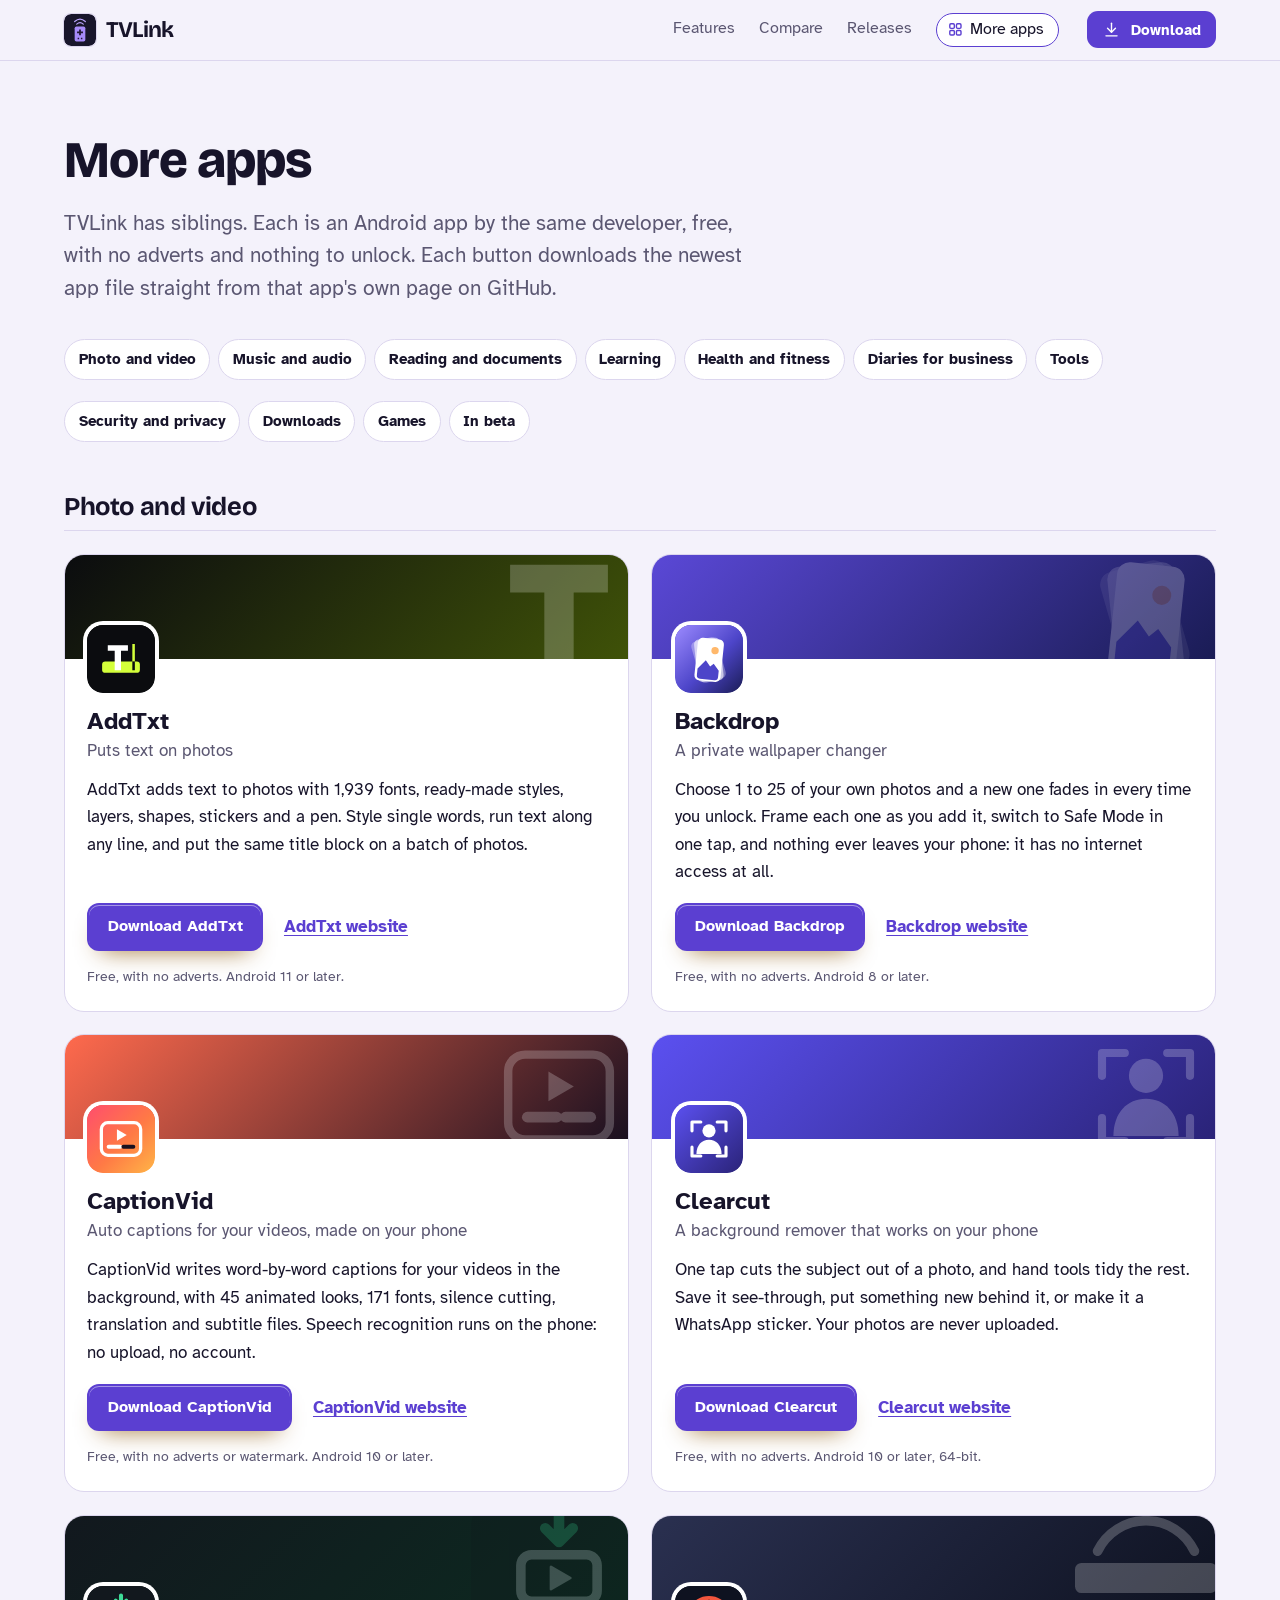
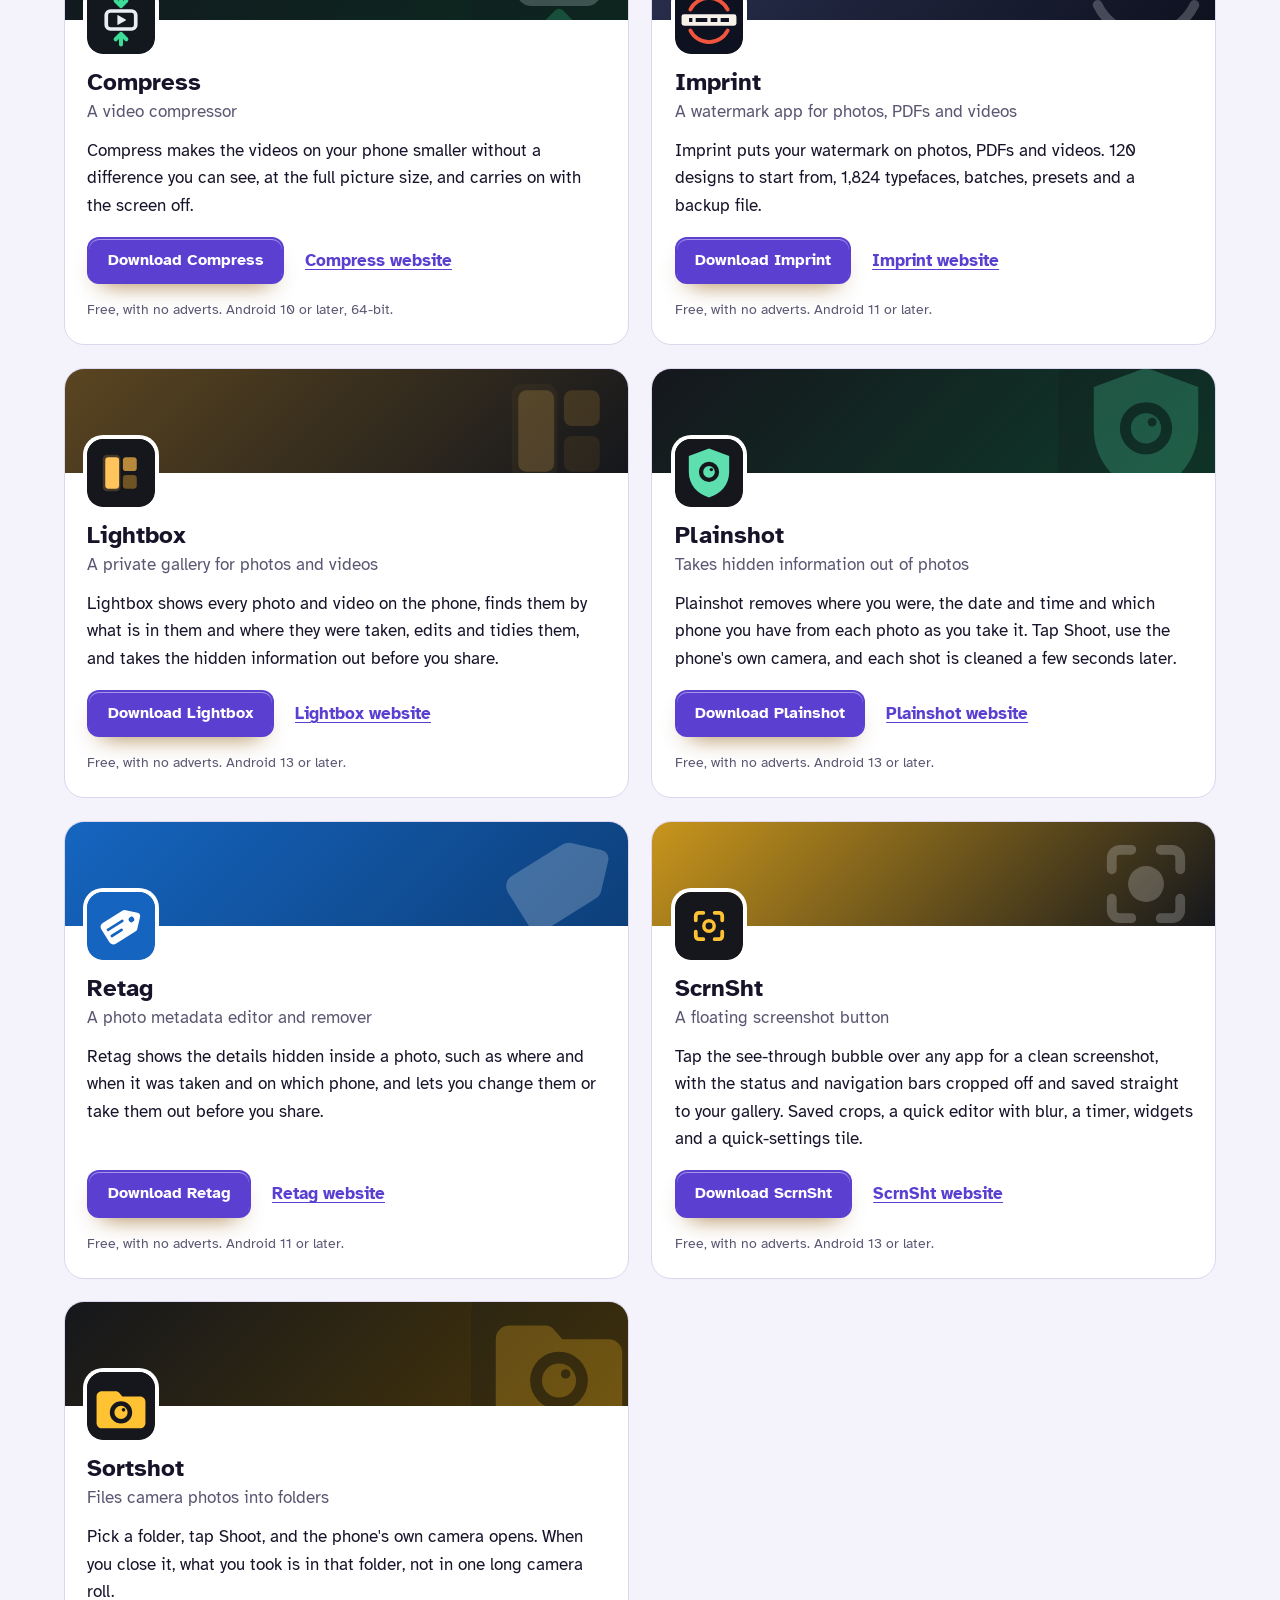
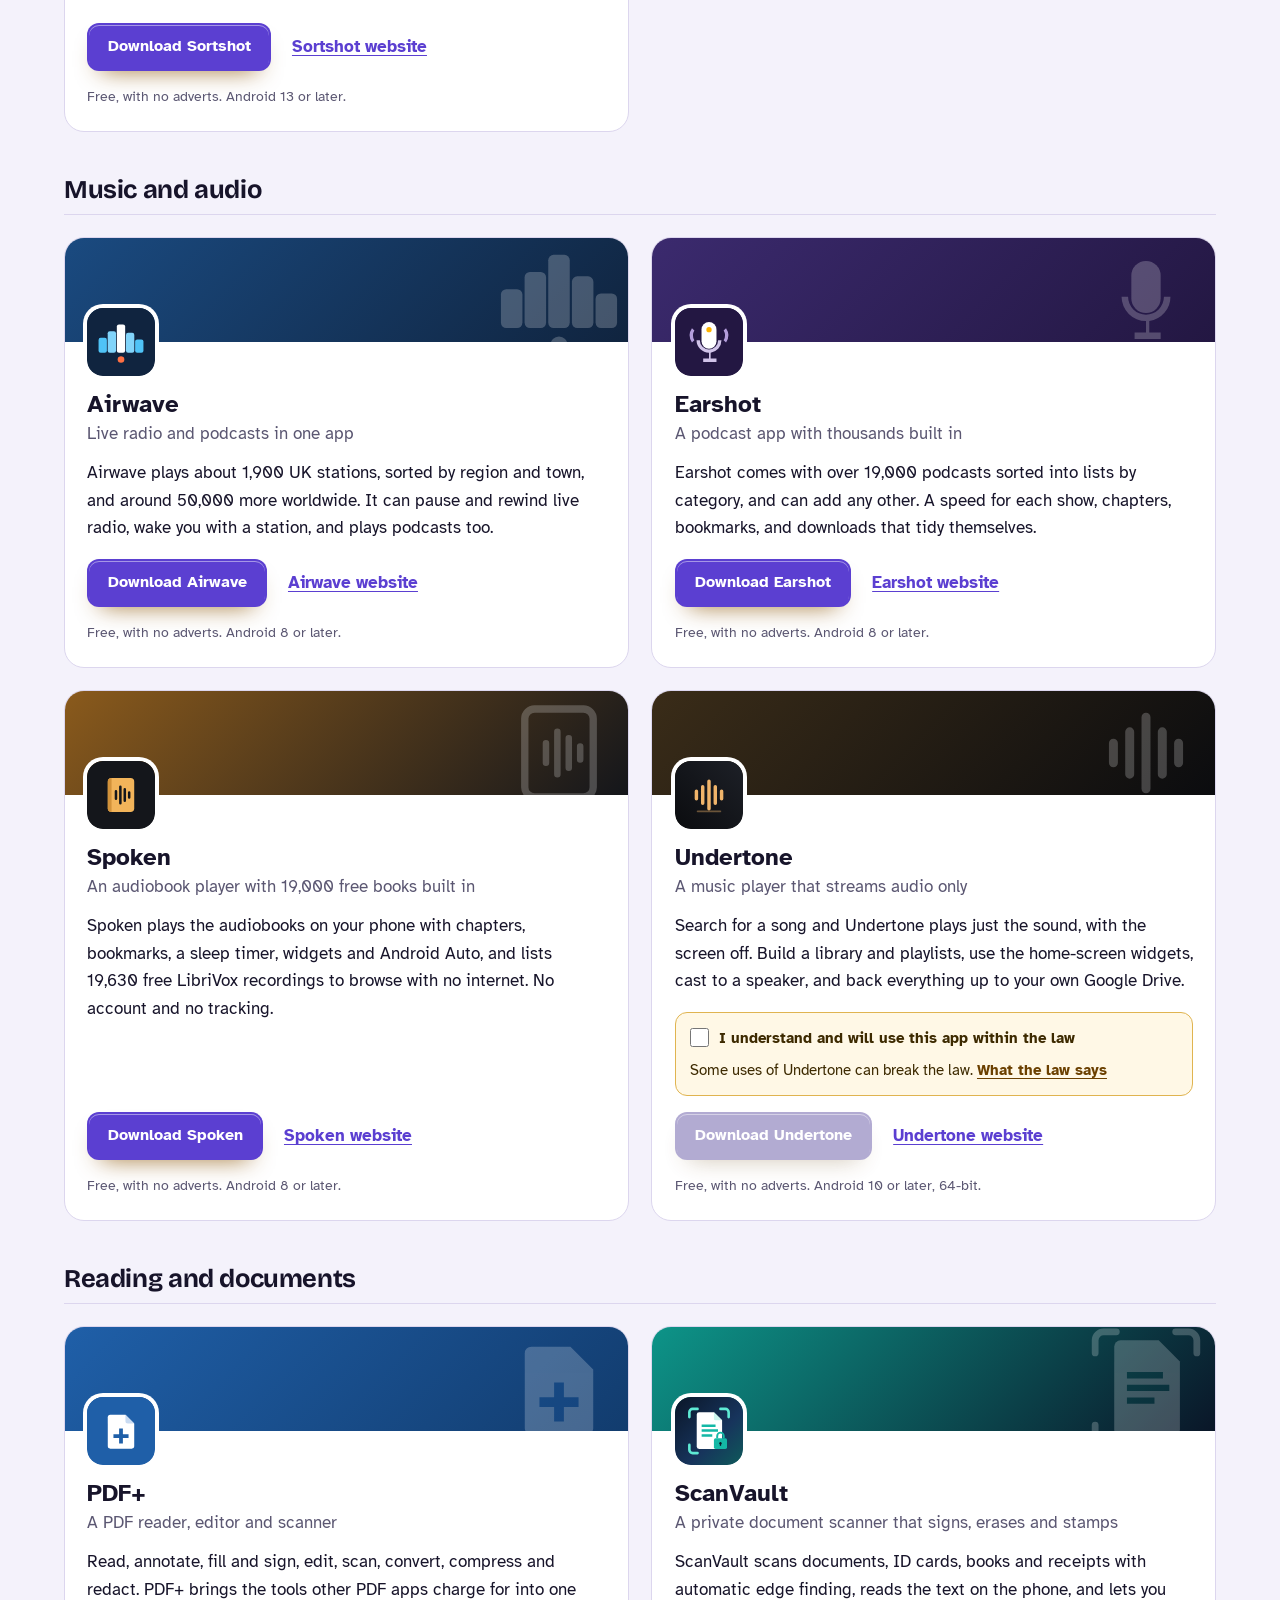
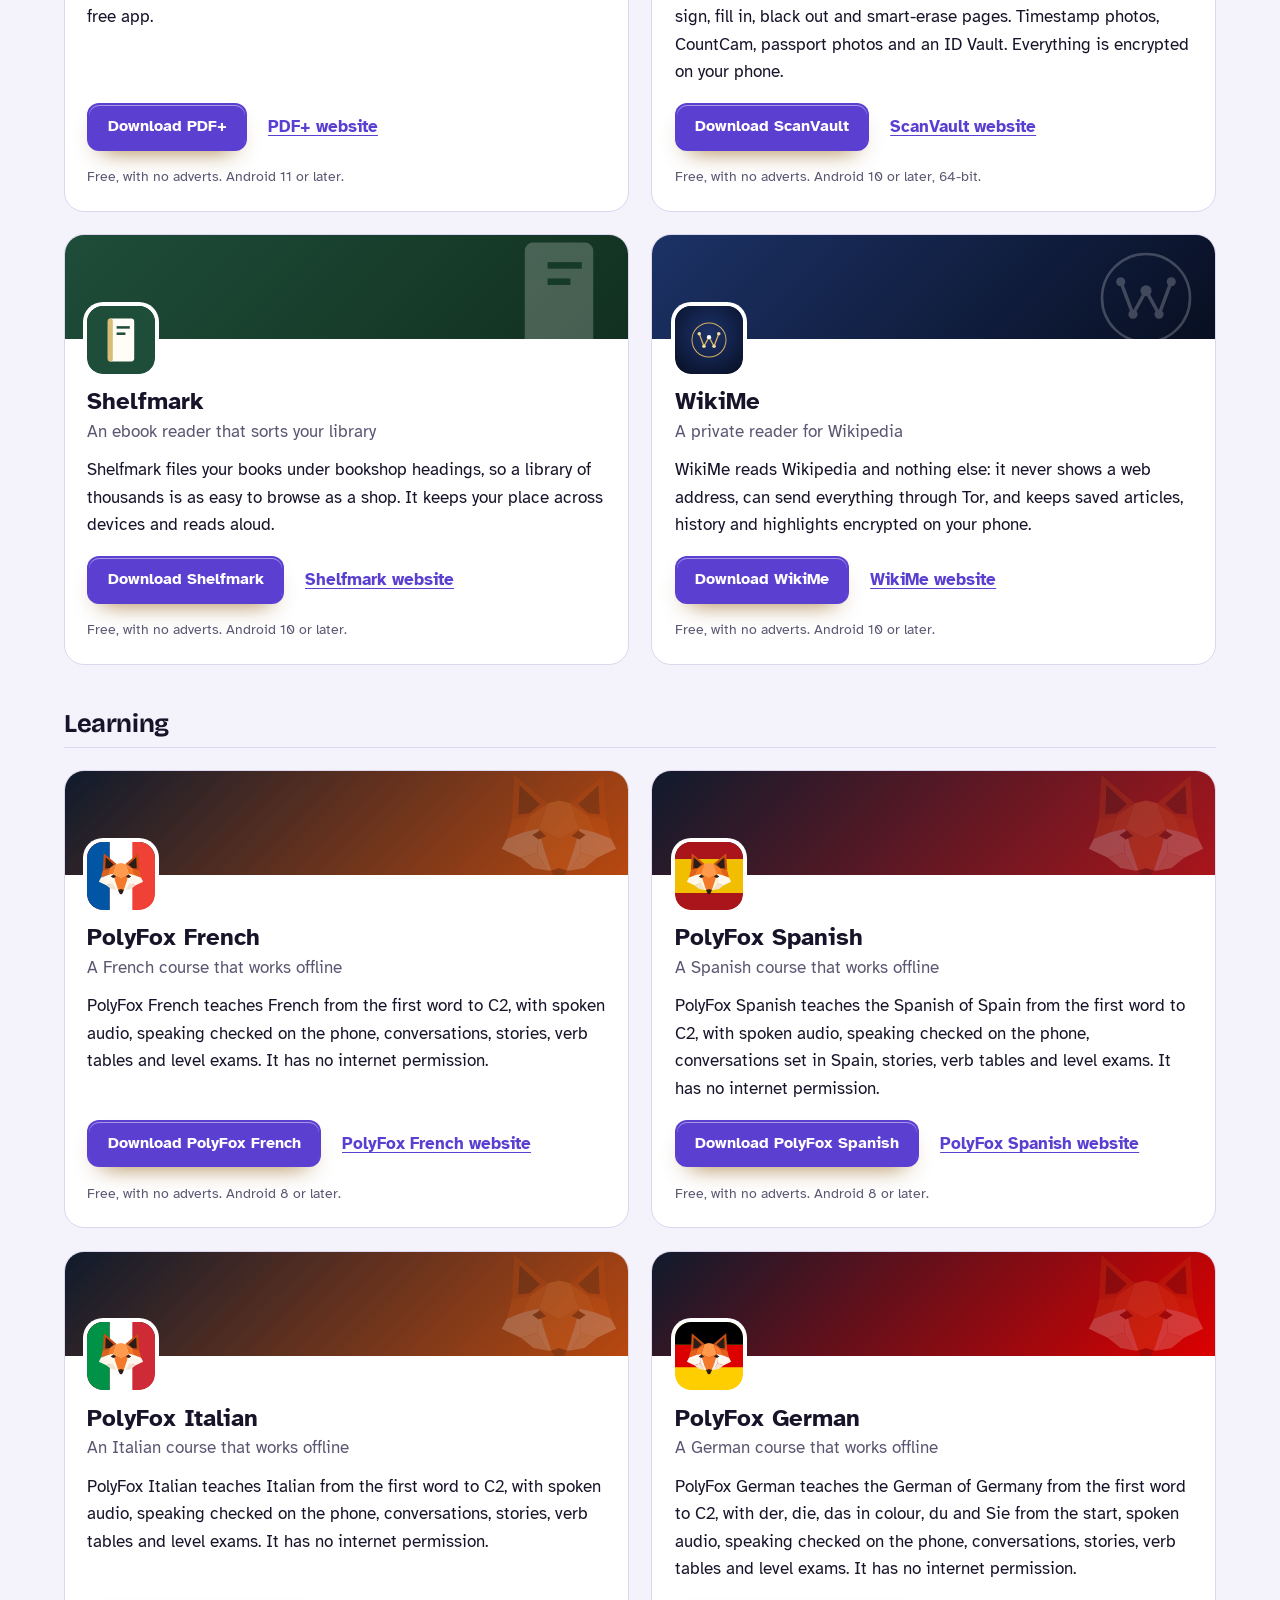
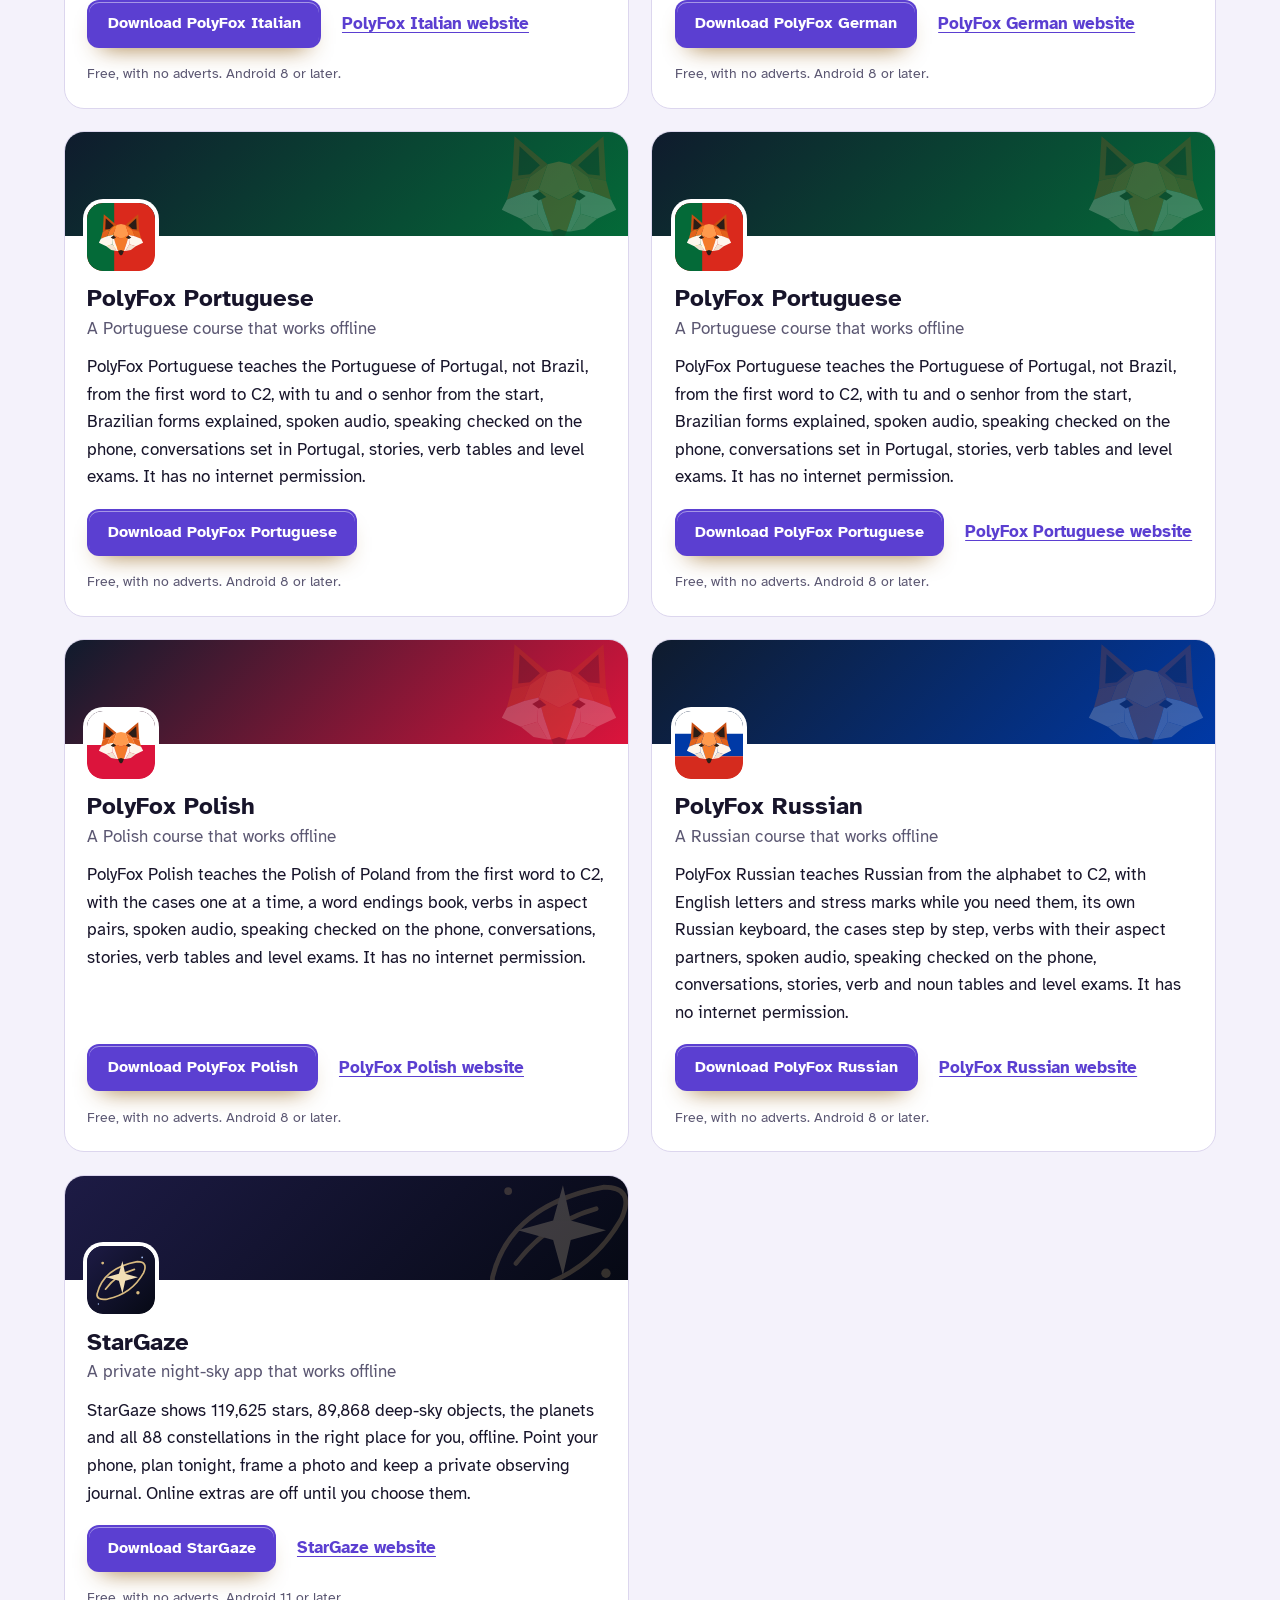
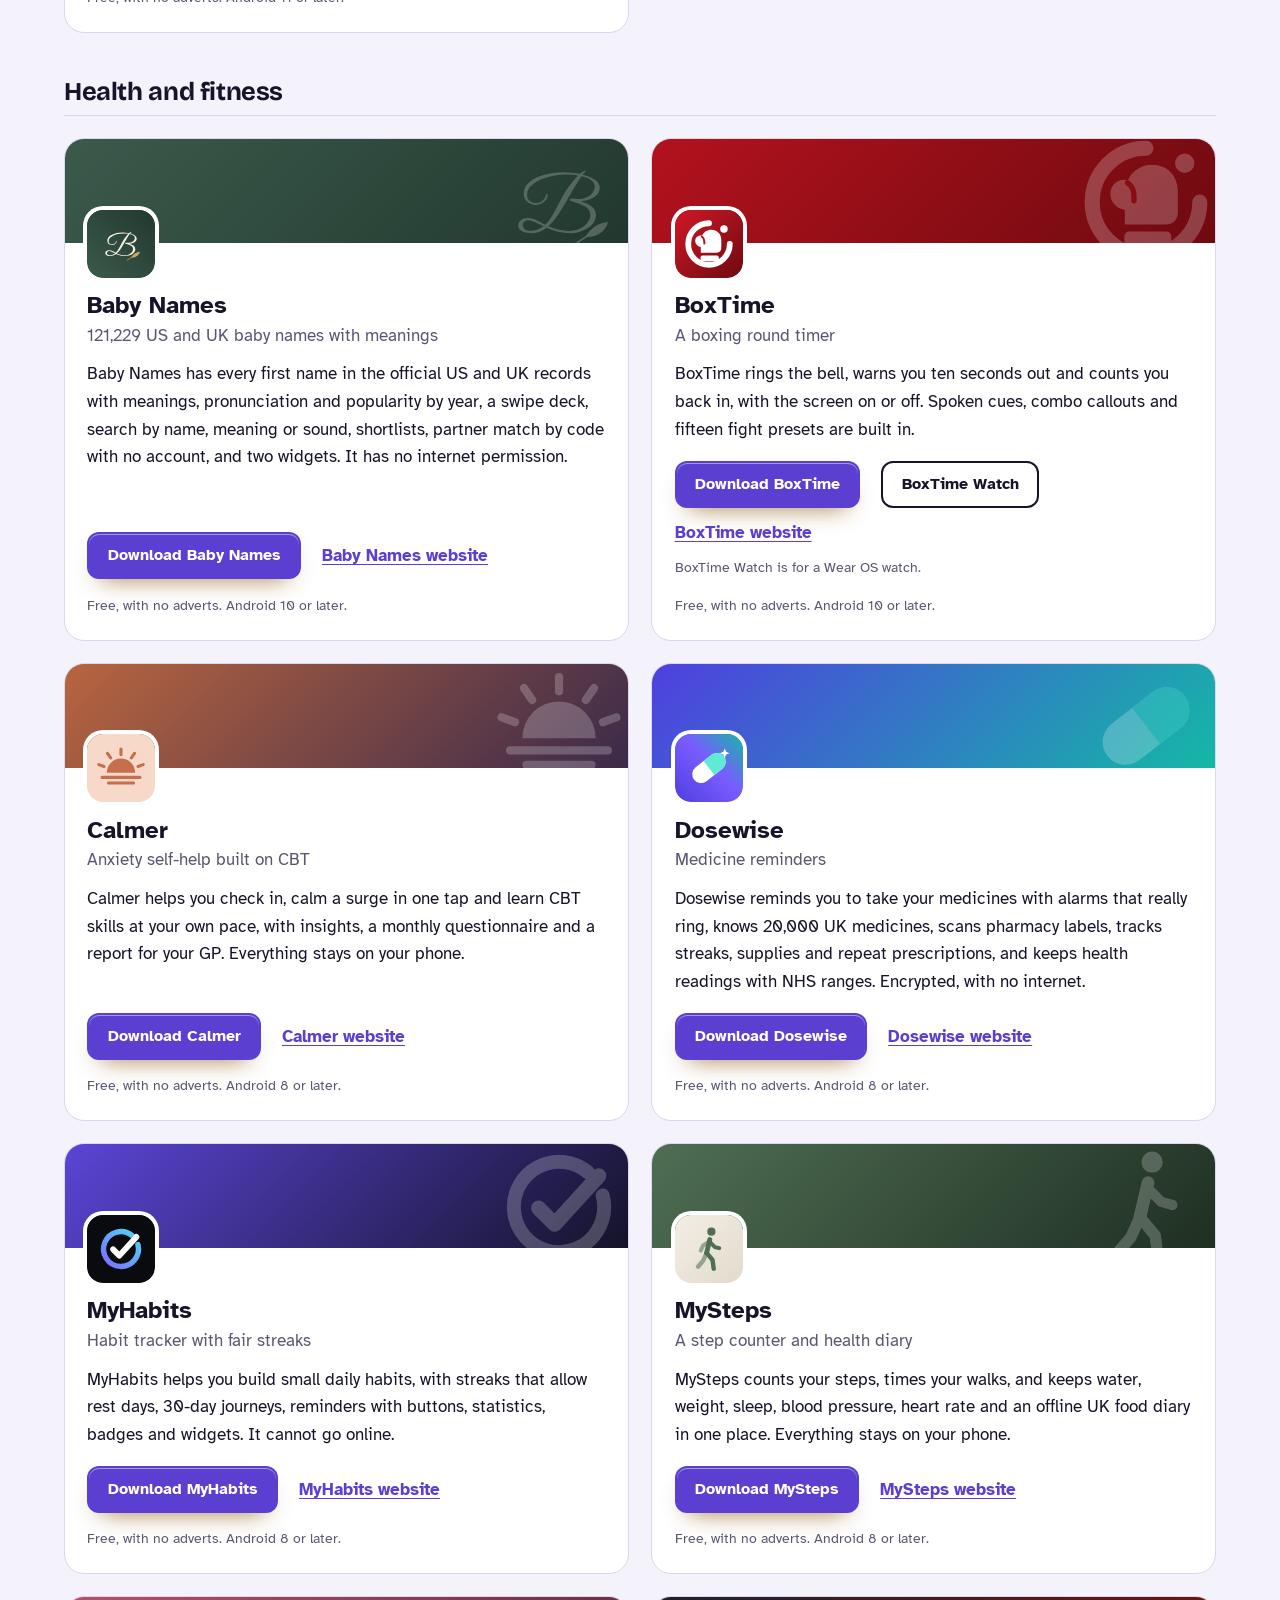
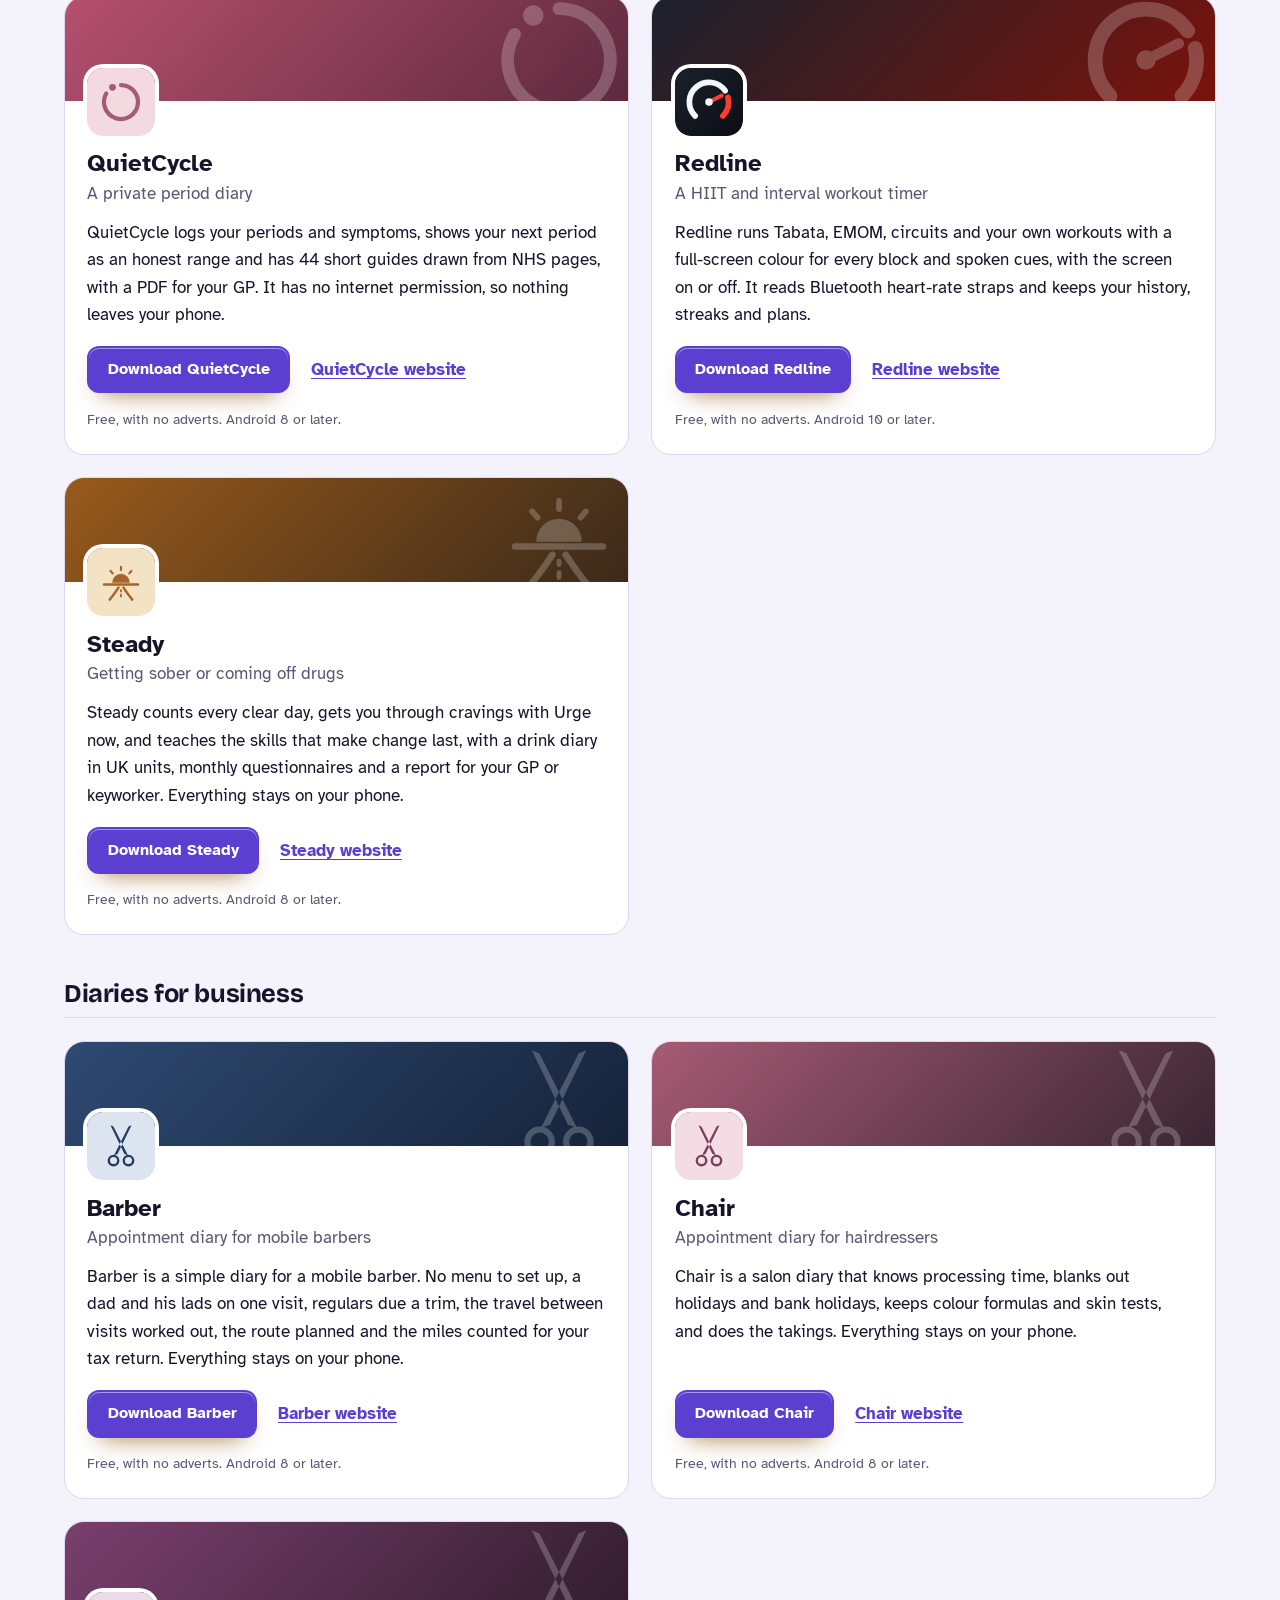
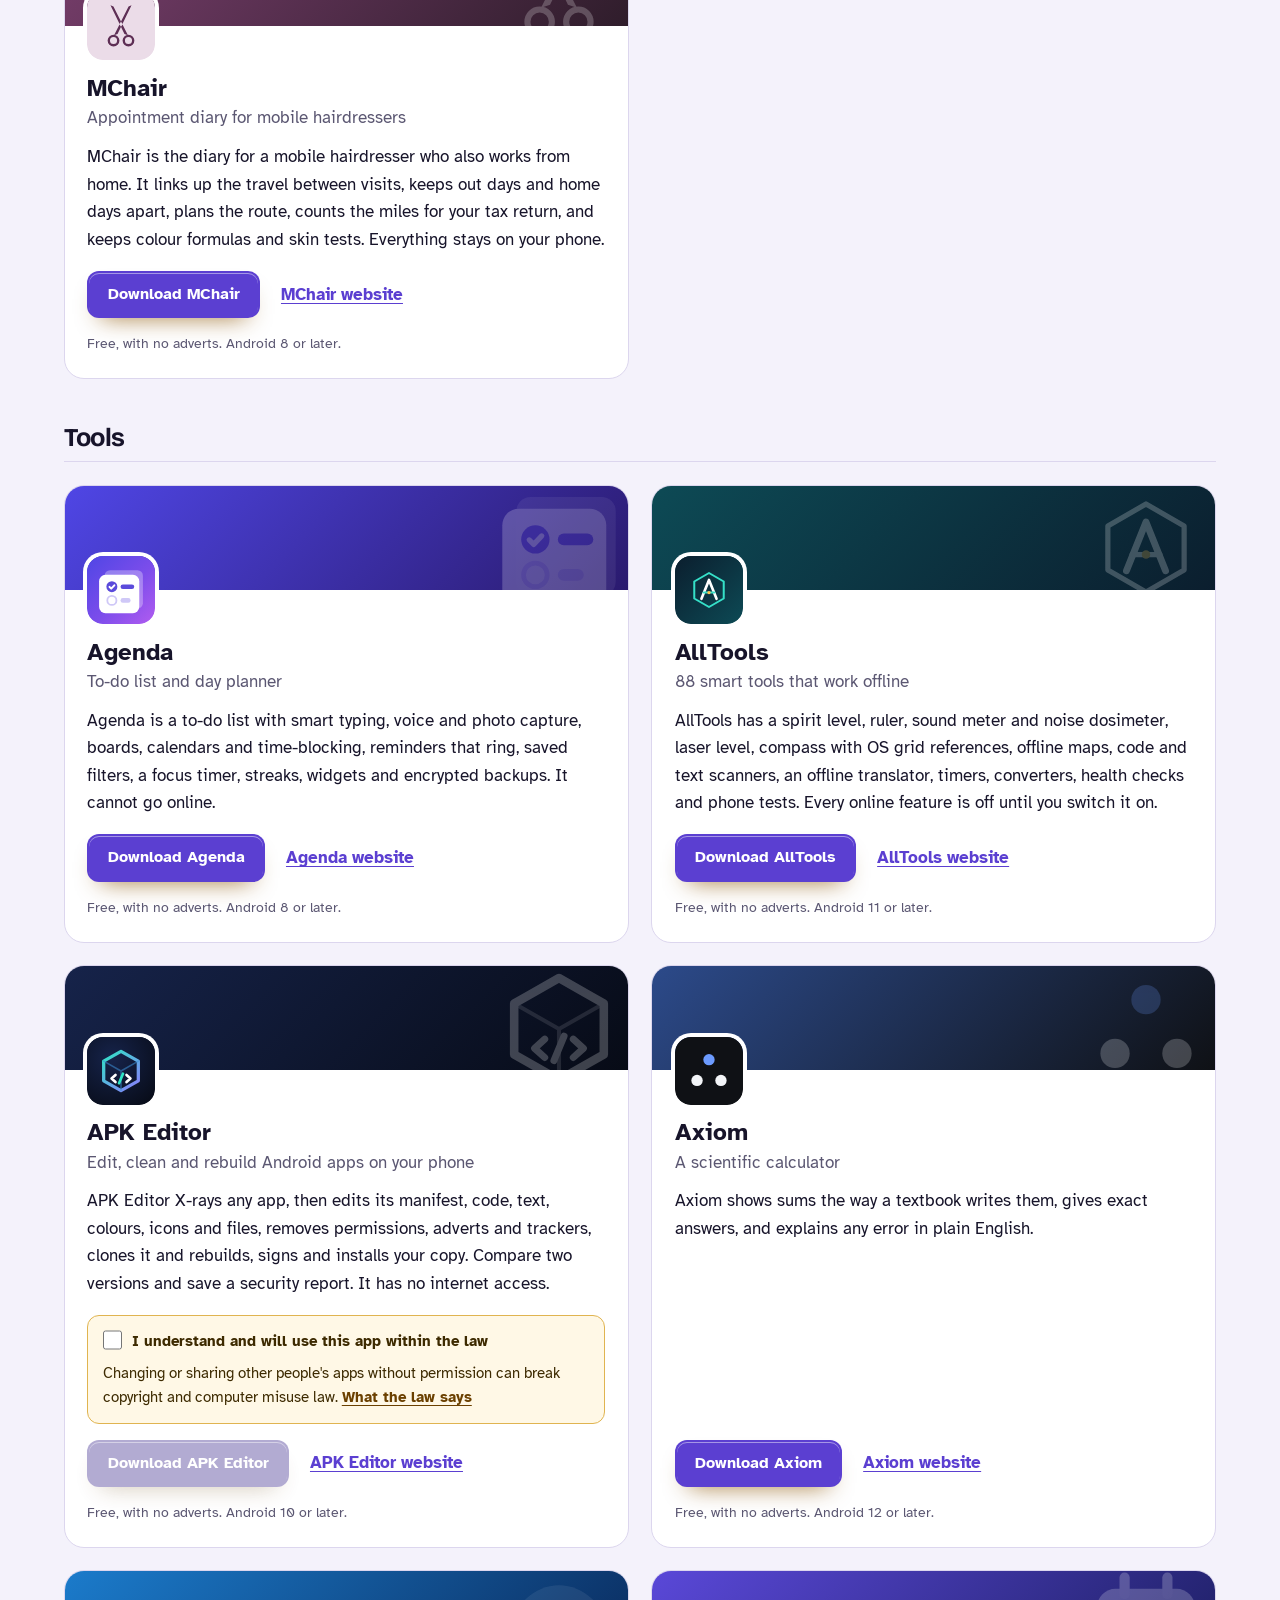
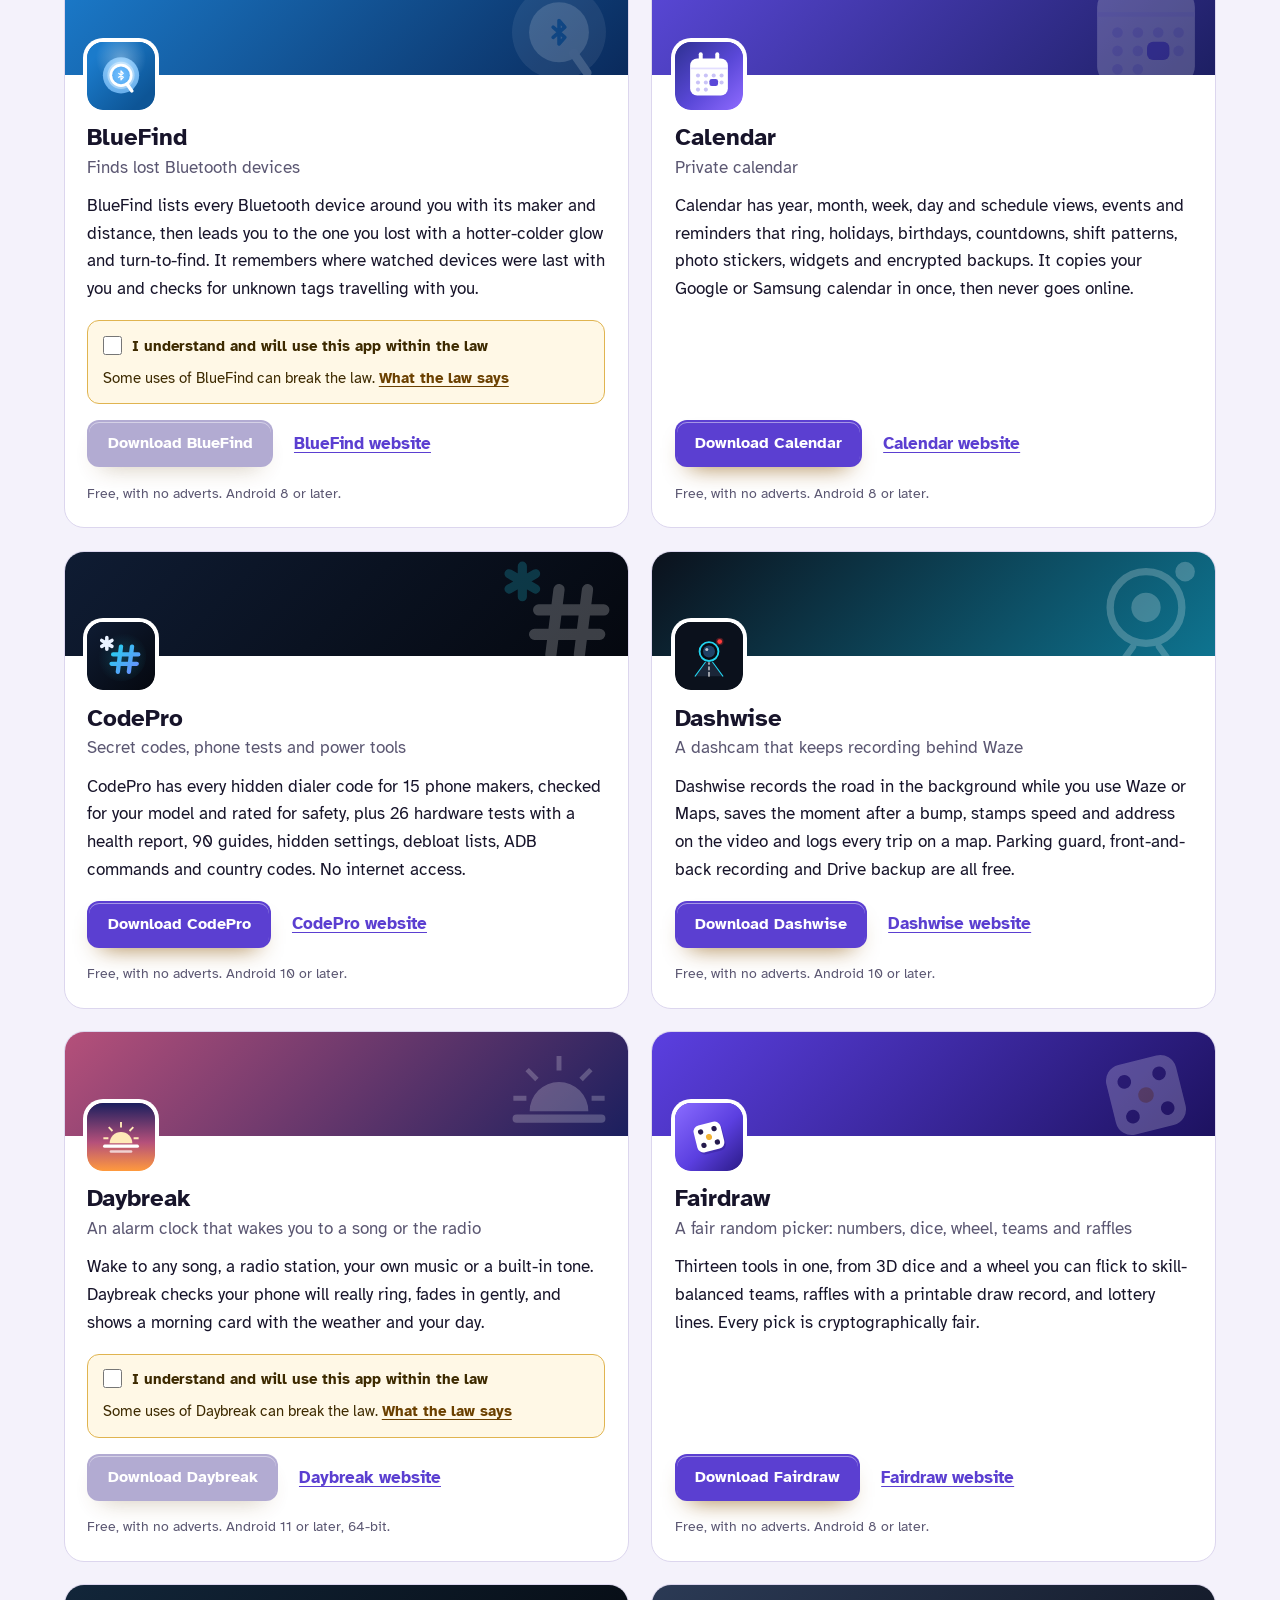
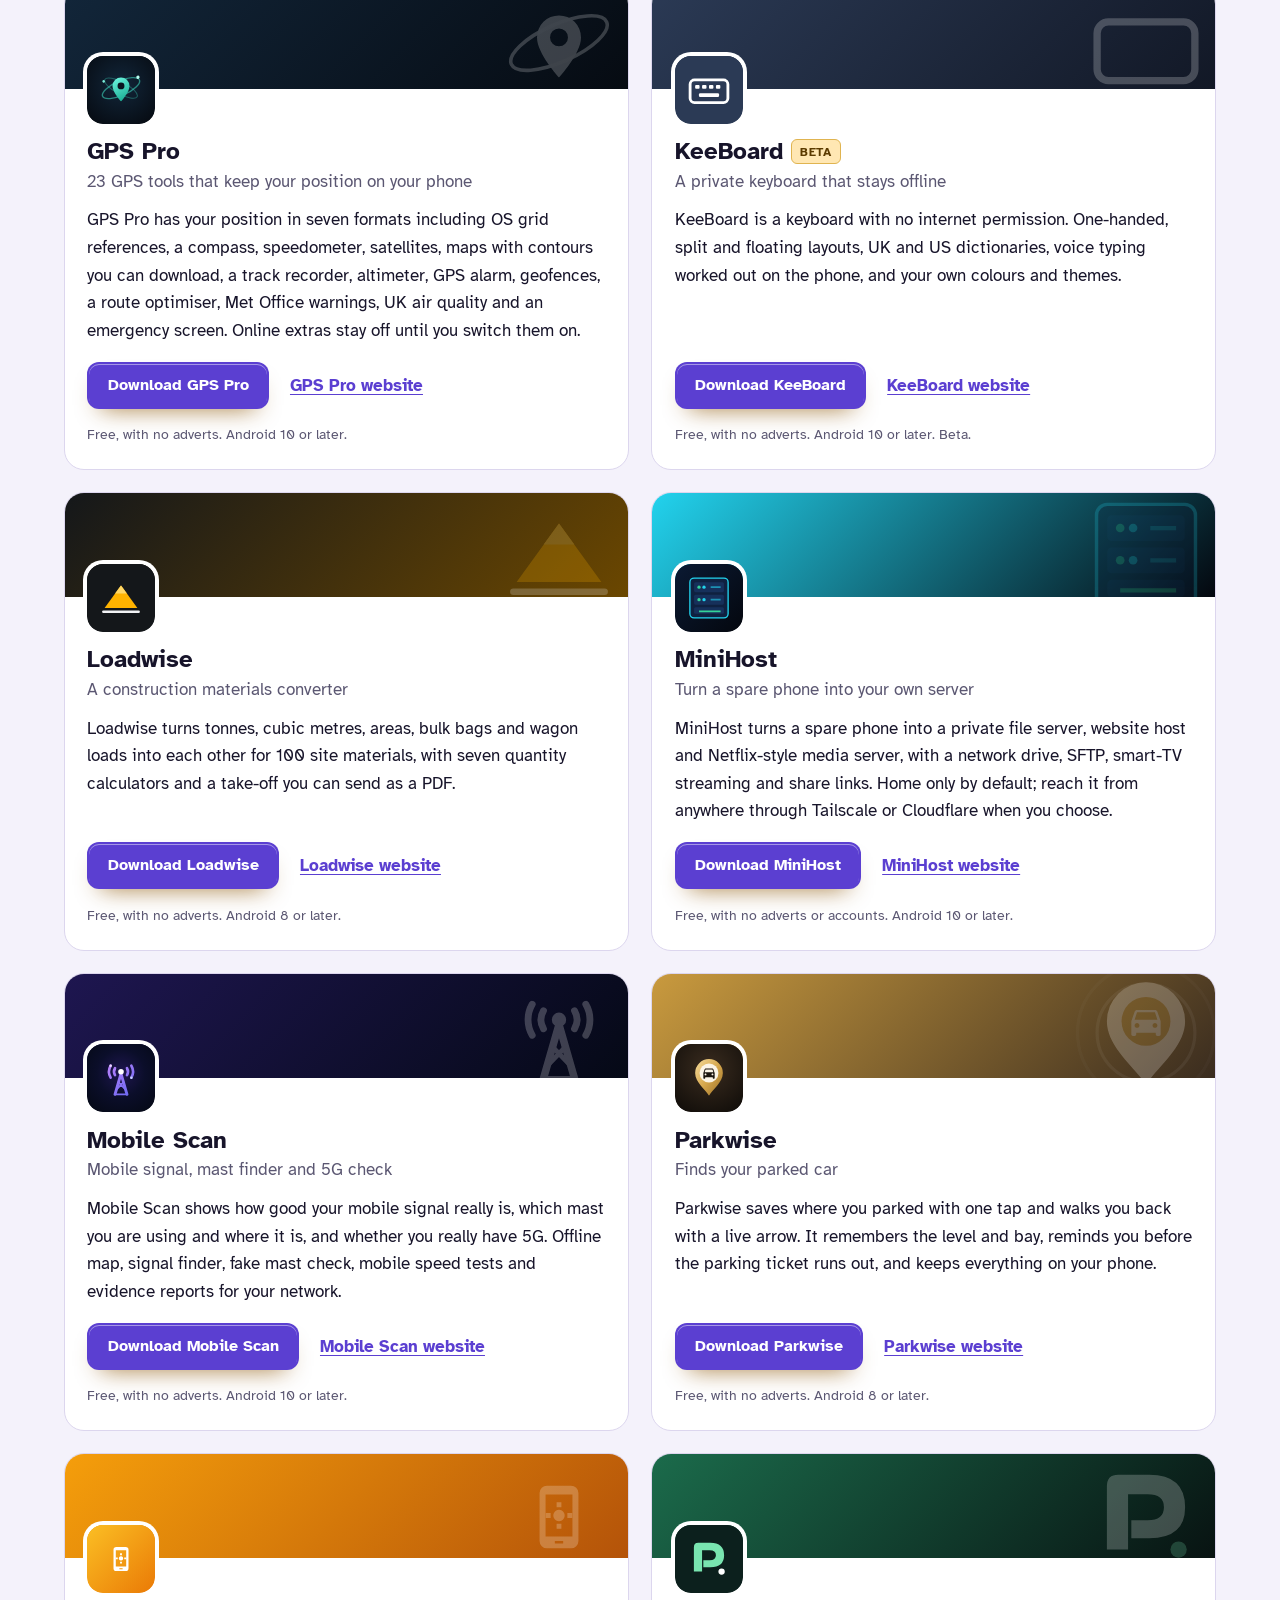
==== commit 79ff0c6e: "More apps: add Baby Names" ====
--- a/more-apps.html
+++ b/more-apps.html
@@ -4,7 +4,7 @@
 <meta charset="utf-8">
 <meta name="viewport" content="width=device-width, initial-scale=1">
 <title>More free Android apps from the maker of TVLink</title>
-<meta name="description" content="All 96 free Android apps from the maker of TVLink, in one list by category, each with its download and a link to its website.">
+<meta name="description" content="All 97 free Android apps from the maker of TVLink, in one list by category, each with its download and a link to its website.">
 <meta name="author" content="Jonathan Jackson">
 <link rel="canonical" href="https://customgpter.github.io/tvlink/more-apps.html">
 <meta name="theme-color" content="#f4f2fb" media="(prefers-color-scheme: light)">
@@ -12,7 +12,7 @@
 <meta property="og:type" content="website">
 <meta property="og:site_name" content="TVLink">
 <meta property="og:title" content="More free Android apps from the maker of TVLink">
-<meta property="og:description" content="All 96 free Android apps from the maker of TVLink, in one list by category, each with its download and a link to its website.">
+<meta property="og:description" content="All 97 free Android apps from the maker of TVLink, in one list by category, each with its download and a link to its website.">
 <meta property="og:url" content="https://customgpter.github.io/tvlink/more-apps.html">
 <meta property="og:image" content="https://customgpter.github.io/tvlink/assets/og.png">
 <meta property="og:image:width" content="1200">
@@ -26,7 +26,7 @@
 <link rel="preload" href="./assets/fonts/atkinson-hyperlegible-latin-400-normal.woff2" as="font" type="font/woff2" crossorigin>
 <link rel="stylesheet" href="./assets/site.css?v=1">
 <link rel="stylesheet" href="./assets/house.css?v=1">
-<script type="application/ld+json">{"@context":"https://schema.org","@type":"ItemList","name":"Apps from the maker of TVLink","url":"https://customgpter.github.io/tvlink/more-apps.html","itemListElement":[{"@type":"ListItem","position":1,"name":"AddTxt","url":"https://customgpter.github.io/addtxt/"},{"@type":"ListItem","position":2,"name":"Backdrop","url":"https://customgpter.github.io/backdrop/"},{"@type":"ListItem","position":3,"name":"CaptionVid","url":"https://customgpter.github.io/captionvid/"},{"@type":"ListItem","position":4,"name":"Clearcut","url":"https://customgpter.github.io/clearcut/"},{"@type":"ListItem","position":5,"name":"Compress","url":"https://customgpter.github.io/compress/"},{"@type":"ListItem","position":6,"name":"Imprint","url":"https://customgpter.github.io/imprint/"},{"@type":"ListItem","position":7,"name":"Lightbox","url":"https://customgpter.github.io/lightbox/"},{"@type":"ListItem","position":8,"name":"Plainshot","url":"https://customgpter.github.io/plainshot/"},{"@type":"ListItem","position":9,"name":"Retag","url":"https://customgpter.github.io/retag/"},{"@type":"ListItem","position":10,"name":"ScrnSht","url":"https://customgpter.github.io/scrnsht/"},{"@type":"ListItem","position":11,"name":"Sortshot","url":"https://customgpter.github.io/sortshot/"},{"@type":"ListItem","position":12,"name":"Airwave","url":"https://customgpter.github.io/airwave/"},{"@type":"ListItem","position":13,"name":"Earshot","url":"https://customgpter.github.io/earshot/"},{"@type":"ListItem","position":14,"name":"Spoken","url":"https://customgpter.github.io/spoken/"},{"@type":"ListItem","position":15,"name":"Undertone","url":"https://customgpter.github.io/undertone/"},{"@type":"ListItem","position":16,"name":"PDF+","url":"https://customgpter.github.io/pdfplus/"},{"@type":"ListItem","position":17,"name":"ScanVault","url":"https://customgpter.github.io/scanvault/"},{"@type":"ListItem","position":18,"name":"Shelfmark","url":"https://customgpter.github.io/shelfmark/"},{"@type":"ListItem","position":19,"name":"WikiMe","url":"https://customgpter.github.io/wikime/"},{"@type":"ListItem","position":20,"name":"PolyFox French","url":"https://customgpter.github.io/polyfox/"},{"@type":"ListItem","position":21,"name":"PolyFox German","url":"https://customgpter.github.io/polyfox-german/"},{"@type":"ListItem","position":22,"name":"PolyFox Portuguese","url":"https://customgpter.github.io/polyfox-portuguese/"},{"@type":"ListItem","position":23,"name":"PolyFox Polish","url":"https://customgpter.github.io/polyfox-polish/"},{"@type":"ListItem","position":24,"name":"PolyFox Russian","url":"https://customgpter.github.io/polyfox-russian/"},{"@type":"ListItem","position":25,"name":"StarGaze","url":"https://customgpter.github.io/stargaze/"},{"@type":"ListItem","position":26,"name":"BoxTime","url":"https://customgpter.github.io/boxtime/"},{"@type":"ListItem","position":27,"name":"Calmer","url":"https://customgpter.github.io/calmer/"},{"@type":"ListItem","position":28,"name":"Dosewise","url":"https://customgpter.github.io/dosewise/"},{"@type":"ListItem","position":29,"name":"MyHabits","url":"https://customgpter.github.io/myhabits/"},{"@type":"ListItem","position":30,"name":"MySteps","url":"https://customgpter.github.io/mysteps/"},{"@type":"ListItem","position":31,"name":"QuietCycle","url":"https://customgpter.github.io/quietcycle/"},{"@type":"ListItem","position":32,"name":"Redline","url":"https://customgpter.github.io/redline/"},{"@type":"ListItem","position":33,"name":"Steady","url":"https://customgpter.github.io/steady/"},{"@type":"ListItem","position":34,"name":"Barber","url":"https://customgpter.github.io/barber/"},{"@type":"ListItem","position":35,"name":"Chair","url":"https://customgpter.github.io/chair/"},{"@type":"ListItem","position":36,"name":"MChair","url":"https://customgpter.github.io/mchair/"},{"@type":"ListItem","position":37,"name":"Agenda","url":"https://customgpter.github.io/agenda/"},{"@type":"ListItem","position":38,"name":"AllTools","url":"https://customgpter.github.io/alltools/"},{"@type":"ListItem","position":39,"name":"APK Editor","url":"https://customgpter.github.io/apkeditor/"},{"@type":"ListItem","position":40,"name":"Axiom","url":"https://customgpter.github.io/axiom/"},{"@type":"ListItem","position":41,"name":"BlueFind","url":"https://customgpter.github.io/bluefind/"},{"@type":"ListItem","position":42,"name":"Calendar","url":"https://customgpter.github.io/calendar/"},{"@type":"ListItem","position":43,"name":"CodePro","url":"https://customgpter.github.io/codepro/"},{"@type":"ListItem","position":44,"name":"Dashwise","url":"https://customgpter.github.io/dashwise/"},{"@type":"ListItem","position":45,"name":"Daybreak","url":"https://customgpter.github.io/daybreak/"},{"@type":"ListItem","position":46,"name":"Fairdraw","url":"https://customgpter.github.io/fairdraw/"},{"@type":"ListItem","position":47,"name":"GPS Pro","url":"https://customgpter.github.io/gpspro/"},{"@type":"ListItem","position":48,"name":"KeeBoard","url":"https://customgpter.github.io/keeboard/"},{"@type":"ListItem","position":49,"name":"Loadwise","url":"https://customgpter.github.io/loadwise/"},{"@type":"ListItem","position":50,"name":"MiniHost","url":"https://customgpter.github.io/minihost/"},{"@type":"ListItem","position":51,"name":"Mobile Scan","url":"https://customgpter.github.io/mobilescan/"},{"@type":"ListItem","position":52,"name":"Parkwise","url":"https://customgpter.github.io/parkwise/"},{"@type":"ListItem","position":53,"name":"Pocketmind","url":"https://customgpter.github.io/pocketmind/"},{"@type":"ListItem","position":54,"name":"Refine","url":"https://customgpter.github.io/refine/"},{"@type":"ListItem","position":55,"name":"Shiftwise","url":"https://customgpter.github.io/shiftwise/"},{"@type":"ListItem","position":56,"name":"SimpleCalc","url":"https://customgpter.github.io/simplecalc/"},{"@type":"ListItem","position":57,"name":"Skyline","url":"https://customgpter.github.io/skyline/"},{"@type":"ListItem","position":58,"name":"Slipway","url":"https://customgpter.github.io/slipway/"},{"@type":"ListItem","position":59,"name":"Tagger","url":"https://customgpter.github.io/tagger/"},{"@type":"ListItem","position":60,"name":"TotalClean","url":"https://customgpter.github.io/totalclean/"},{"@type":"ListItem","position":61,"name":"TVLink","url":"https://customgpter.github.io/tvlink/"},{"@type":"ListItem","position":62,"name":"Unbox","url":"https://customgpter.github.io/unbox/"},{"@type":"ListItem","position":63,"name":"WhatsKeep","url":"https://customgpter.github.io/whatskeep/"},{"@type":"ListItem","position":64,"name":"WiFi Scan","url":"https://customgpter.github.io/wifiscan/"},{"@type":"ListItem","position":65,"name":"Auditly","url":"https://customgpter.github.io/auditly/"},{"@type":"ListItem","position":66,"name":"Backchannel","url":"https://customgpter.github.io/backchannel/"},{"@type":"ListItem","position":67,"name":"ENotes","url":"https://customgpter.github.io/enotes/"},{"@type":"ListItem","position":68,"name":"FindMe","url":"https://customgpter.github.io/findme/"},{"@type":"ListItem","position":69,"name":"iLock","url":"https://customgpter.github.io/ilock/"},{"@type":"ListItem","position":70,"name":"ImSafe","url":"https://customgpter.github.io/imsafe/"},{"@type":"ListItem","position":71,"name":"IShred","url":"https://customgpter.github.io/ishred/"},{"@type":"ListItem","position":72,"name":"LockBox","url":"https://customgpter.github.io/lockbox/"},{"@type":"ListItem","position":73,"name":"PassVault","url":"https://customgpter.github.io/passvault/"},{"@type":"ListItem","position":74,"name":"SpyFind","url":"https://customgpter.github.io/spyfind/"},{"@type":"ListItem","position":75,"name":"TextWipe","url":"https://customgpter.github.io/textwipe/"},{"@type":"ListItem","position":76,"name":"Tracewire","url":"https://customgpter.github.io/tracewire/"},{"@type":"ListItem","position":77,"name":"Vigil","url":"https://customgpter.github.io/vigil/"},{"@type":"ListItem","position":78,"name":"Grab","url":"https://customgpter.github.io/grab/"},{"@type":"ListItem","position":79,"name":"Swarm","url":"https://customgpter.github.io/swarm/"},{"@type":"ListItem","position":80,"name":"Plane Games","url":"https://customgpter.github.io/plane-games/"},{"@type":"ListItem","position":81,"name":"Ninefold","url":"https://customgpter.github.io/ninefold/"},{"@type":"ListItem","position":82,"name":"Cubewise","url":"https://customgpter.github.io/cubewise/"},{"@type":"ListItem","position":83,"name":"Tilewise","url":"https://customgpter.github.io/tilewise/"},{"@type":"ListItem","position":84,"name":"Letterwise","url":"https://customgpter.github.io/letterwise/"},{"@type":"ListItem","position":85,"name":"Kingside","url":"https://customgpter.github.io/kingside/"},{"@type":"ListItem","position":86,"name":"Deckhand","url":"https://customgpter.github.io/deckhand/"},{"@type":"ListItem","position":87,"name":"SNESForge","url":"https://customgpter.github.io/snesforge/"},{"@type":"ListItem","position":88,"name":"Fame Boy","url":"https://customgpter.github.io/fameboy/"},{"@type":"ListItem","position":89,"name":"PSPPro","url":"https://customgpter.github.io/psppro/"},{"@type":"ListItem","position":90,"name":"MegaGen","url":"https://customgpter.github.io/megagen/"},{"@type":"ListItem","position":91,"name":"QVR","url":"https://customgpter.github.io/qvr/"},{"@type":"ListItem","position":92,"name":"QVR Watch","url":"https://customgpter.github.io/qvr-watch/"},{"@type":"ListItem","position":93,"name":"QVRLite","url":"https://customgpter.github.io/qvrlite/"},{"@type":"ListItem","position":94,"name":"Onionz","url":"https://customgpter.github.io/onionz/"},{"@type":"ListItem","position":95,"name":"OnionzWeb","url":"https://customgpter.github.io/onionzweb/"}]}</script>
+<script type="application/ld+json">{"@context":"https://schema.org","@type":"ItemList","name":"Apps from the maker of TVLink","url":"https://customgpter.github.io/tvlink/more-apps.html","itemListElement":[{"@type":"ListItem","position":1,"name":"AddTxt","url":"https://customgpter.github.io/addtxt/"},{"@type":"ListItem","position":2,"name":"Backdrop","url":"https://customgpter.github.io/backdrop/"},{"@type":"ListItem","position":3,"name":"CaptionVid","url":"https://customgpter.github.io/captionvid/"},{"@type":"ListItem","position":4,"name":"Clearcut","url":"https://customgpter.github.io/clearcut/"},{"@type":"ListItem","position":5,"name":"Compress","url":"https://customgpter.github.io/compress/"},{"@type":"ListItem","position":6,"name":"Imprint","url":"https://customgpter.github.io/imprint/"},{"@type":"ListItem","position":7,"name":"Lightbox","url":"https://customgpter.github.io/lightbox/"},{"@type":"ListItem","position":8,"name":"Plainshot","url":"https://customgpter.github.io/plainshot/"},{"@type":"ListItem","position":9,"name":"Retag","url":"https://customgpter.github.io/retag/"},{"@type":"ListItem","position":10,"name":"ScrnSht","url":"https://customgpter.github.io/scrnsht/"},{"@type":"ListItem","position":11,"name":"Sortshot","url":"https://customgpter.github.io/sortshot/"},{"@type":"ListItem","position":12,"name":"Airwave","url":"https://customgpter.github.io/airwave/"},{"@type":"ListItem","position":13,"name":"Earshot","url":"https://customgpter.github.io/earshot/"},{"@type":"ListItem","position":14,"name":"Spoken","url":"https://customgpter.github.io/spoken/"},{"@type":"ListItem","position":15,"name":"Undertone","url":"https://customgpter.github.io/undertone/"},{"@type":"ListItem","position":16,"name":"PDF+","url":"https://customgpter.github.io/pdfplus/"},{"@type":"ListItem","position":17,"name":"ScanVault","url":"https://customgpter.github.io/scanvault/"},{"@type":"ListItem","position":18,"name":"Shelfmark","url":"https://customgpter.github.io/shelfmark/"},{"@type":"ListItem","position":19,"name":"WikiMe","url":"https://customgpter.github.io/wikime/"},{"@type":"ListItem","position":20,"name":"PolyFox French","url":"https://customgpter.github.io/polyfox/"},{"@type":"ListItem","position":21,"name":"PolyFox German","url":"https://customgpter.github.io/polyfox-german/"},{"@type":"ListItem","position":22,"name":"PolyFox Portuguese","url":"https://customgpter.github.io/polyfox-portuguese/"},{"@type":"ListItem","position":23,"name":"PolyFox Polish","url":"https://customgpter.github.io/polyfox-polish/"},{"@type":"ListItem","position":24,"name":"PolyFox Russian","url":"https://customgpter.github.io/polyfox-russian/"},{"@type":"ListItem","position":25,"name":"StarGaze","url":"https://customgpter.github.io/stargaze/"},{"@type":"ListItem","position":26,"name":"Baby Names","url":"https://customgpter.github.io/babynames/"},{"@type":"ListItem","position":27,"name":"BoxTime","url":"https://customgpter.github.io/boxtime/"},{"@type":"ListItem","position":28,"name":"Calmer","url":"https://customgpter.github.io/calmer/"},{"@type":"ListItem","position":29,"name":"Dosewise","url":"https://customgpter.github.io/dosewise/"},{"@type":"ListItem","position":30,"name":"MyHabits","url":"https://customgpter.github.io/myhabits/"},{"@type":"ListItem","position":31,"name":"MySteps","url":"https://customgpter.github.io/mysteps/"},{"@type":"ListItem","position":32,"name":"QuietCycle","url":"https://customgpter.github.io/quietcycle/"},{"@type":"ListItem","position":33,"name":"Redline","url":"https://customgpter.github.io/redline/"},{"@type":"ListItem","position":34,"name":"Steady","url":"https://customgpter.github.io/steady/"},{"@type":"ListItem","position":35,"name":"Barber","url":"https://customgpter.github.io/barber/"},{"@type":"ListItem","position":36,"name":"Chair","url":"https://customgpter.github.io/chair/"},{"@type":"ListItem","position":37,"name":"MChair","url":"https://customgpter.github.io/mchair/"},{"@type":"ListItem","position":38,"name":"Agenda","url":"https://customgpter.github.io/agenda/"},{"@type":"ListItem","position":39,"name":"AllTools","url":"https://customgpter.github.io/alltools/"},{"@type":"ListItem","position":40,"name":"APK Editor","url":"https://customgpter.github.io/apkeditor/"},{"@type":"ListItem","position":41,"name":"Axiom","url":"https://customgpter.github.io/axiom/"},{"@type":"ListItem","position":42,"name":"BlueFind","url":"https://customgpter.github.io/bluefind/"},{"@type":"ListItem","position":43,"name":"Calendar","url":"https://customgpter.github.io/calendar/"},{"@type":"ListItem","position":44,"name":"CodePro","url":"https://customgpter.github.io/codepro/"},{"@type":"ListItem","position":45,"name":"Dashwise","url":"https://customgpter.github.io/dashwise/"},{"@type":"ListItem","position":46,"name":"Daybreak","url":"https://customgpter.github.io/daybreak/"},{"@type":"ListItem","position":47,"name":"Fairdraw","url":"https://customgpter.github.io/fairdraw/"},{"@type":"ListItem","position":48,"name":"GPS Pro","url":"https://customgpter.github.io/gpspro/"},{"@type":"ListItem","position":49,"name":"KeeBoard","url":"https://customgpter.github.io/keeboard/"},{"@type":"ListItem","position":50,"name":"Loadwise","url":"https://customgpter.github.io/loadwise/"},{"@type":"ListItem","position":51,"name":"MiniHost","url":"https://customgpter.github.io/minihost/"},{"@type":"ListItem","position":52,"name":"Mobile Scan","url":"https://customgpter.github.io/mobilescan/"},{"@type":"ListItem","position":53,"name":"Parkwise","url":"https://customgpter.github.io/parkwise/"},{"@type":"ListItem","position":54,"name":"Pocketmind","url":"https://customgpter.github.io/pocketmind/"},{"@type":"ListItem","position":55,"name":"Refine","url":"https://customgpter.github.io/refine/"},{"@type":"ListItem","position":56,"name":"Shiftwise","url":"https://customgpter.github.io/shiftwise/"},{"@type":"ListItem","position":57,"name":"SimpleCalc","url":"https://customgpter.github.io/simplecalc/"},{"@type":"ListItem","position":58,"name":"Skyline","url":"https://customgpter.github.io/skyline/"},{"@type":"ListItem","position":59,"name":"Slipway","url":"https://customgpter.github.io/slipway/"},{"@type":"ListItem","position":60,"name":"Tagger","url":"https://customgpter.github.io/tagger/"},{"@type":"ListItem","position":61,"name":"TotalClean","url":"https://customgpter.github.io/totalclean/"},{"@type":"ListItem","position":62,"name":"TVLink","url":"https://customgpter.github.io/tvlink/"},{"@type":"ListItem","position":63,"name":"Unbox","url":"https://customgpter.github.io/unbox/"},{"@type":"ListItem","position":64,"name":"WhatsKeep","url":"https://customgpter.github.io/whatskeep/"},{"@type":"ListItem","position":65,"name":"WiFi Scan","url":"https://customgpter.github.io/wifiscan/"},{"@type":"ListItem","position":66,"name":"Auditly","url":"https://customgpter.github.io/auditly/"},{"@type":"ListItem","position":67,"name":"Backchannel","url":"https://customgpter.github.io/backchannel/"},{"@type":"ListItem","position":68,"name":"ENotes","url":"https://customgpter.github.io/enotes/"},{"@type":"ListItem","position":69,"name":"FindMe","url":"https://customgpter.github.io/findme/"},{"@type":"ListItem","position":70,"name":"iLock","url":"https://customgpter.github.io/ilock/"},{"@type":"ListItem","position":71,"name":"ImSafe","url":"https://customgpter.github.io/imsafe/"},{"@type":"ListItem","position":72,"name":"IShred","url":"https://customgpter.github.io/ishred/"},{"@type":"ListItem","position":73,"name":"LockBox","url":"https://customgpter.github.io/lockbox/"},{"@type":"ListItem","position":74,"name":"PassVault","url":"https://customgpter.github.io/passvault/"},{"@type":"ListItem","position":75,"name":"SpyFind","url":"https://customgpter.github.io/spyfind/"},{"@type":"ListItem","position":76,"name":"TextWipe","url":"https://customgpter.github.io/textwipe/"},{"@type":"ListItem","position":77,"name":"Tracewire","url":"https://customgpter.github.io/tracewire/"},{"@type":"ListItem","position":78,"name":"Vigil","url":"https://customgpter.github.io/vigil/"},{"@type":"ListItem","position":79,"name":"Grab","url":"https://customgpter.github.io/grab/"},{"@type":"ListItem","position":80,"name":"Swarm","url":"https://customgpter.github.io/swarm/"},{"@type":"ListItem","position":81,"name":"Plane Games","url":"https://customgpter.github.io/plane-games/"},{"@type":"ListItem","position":82,"name":"Ninefold","url":"https://customgpter.github.io/ninefold/"},{"@type":"ListItem","position":83,"name":"Cubewise","url":"https://customgpter.github.io/cubewise/"},{"@type":"ListItem","position":84,"name":"Tilewise","url":"https://customgpter.github.io/tilewise/"},{"@type":"ListItem","position":85,"name":"Letterwise","url":"https://customgpter.github.io/letterwise/"},{"@type":"ListItem","position":86,"name":"Kingside","url":"https://customgpter.github.io/kingside/"},{"@type":"ListItem","position":87,"name":"Deckhand","url":"https://customgpter.github.io/deckhand/"},{"@type":"ListItem","position":88,"name":"SNESForge","url":"https://customgpter.github.io/snesforge/"},{"@type":"ListItem","position":89,"name":"Fame Boy","url":"https://customgpter.github.io/fameboy/"},{"@type":"ListItem","position":90,"name":"PSPPro","url":"https://customgpter.github.io/psppro/"},{"@type":"ListItem","position":91,"name":"MegaGen","url":"https://customgpter.github.io/megagen/"},{"@type":"ListItem","position":92,"name":"QVR","url":"https://customgpter.github.io/qvr/"},{"@type":"ListItem","position":93,"name":"QVR Watch","url":"https://customgpter.github.io/qvr-watch/"},{"@type":"ListItem","position":94,"name":"QVRLite","url":"https://customgpter.github.io/qvrlite/"},{"@type":"ListItem","position":95,"name":"Onionz","url":"https://customgpter.github.io/onionz/"},{"@type":"ListItem","position":96,"name":"OnionzWeb","url":"https://customgpter.github.io/onionzweb/"}]}</script>
 <link rel="stylesheet" href="./assets/apps-list.css?v=1">
 <script src="./assets/apps-list.js?v=1" defer></script>
 </head>
@@ -72,7 +72,7 @@
 <li class="mapp" style="--b:#0f1b2d;--b2:#b8480f"><div class="mapp-cover" aria-hidden="true"><svg viewBox="0 0 108 108"><polygon fill="#C94E12" points="26.7,17.9 47.0,35.1 36.1,42.9 25.1,45.2"/><polygon fill="#C94E12" points="82.9,45.2 71.9,42.9 61.0,35.1 81.3,17.9"/><polygon fill="#2B1D17" points="29.8,24.1 42.3,35.8 36.1,41.3 29.0,42.1"/><polygon fill="#2B1D17" points="79.0,42.1 71.9,41.3 65.7,35.8 78.2,24.1"/><polygon fill="#FF9A4D" points="54.0,33.5 47.0,35.1 41.5,50.7 54.0,56.9"/><polygon fill="#FF9A4D" points="54.0,56.9 66.5,50.7 61.0,35.1 54.0,33.5"/><polygon fill="#F47A2A" points="47.0,35.1 36.1,42.9 32.2,53.0 41.5,50.7"/><polygon fill="#F47A2A" points="66.5,50.7 75.8,53.0 71.9,42.9 61.0,35.1"/><polygon fill="#E2611A" points="36.1,42.9 25.1,45.2 22.0,56.9 32.2,53.0"/><polygon fill="#E2611A" points="75.8,53.0 86.0,56.9 82.9,45.2 71.9,42.9"/><polygon fill="#FFF6EC" points="32.2,53.0 22.0,56.9 18.9,63.1 30.6,68.6 40.7,65.5 41.5,50.7"/><polygon fill="#FFF6EC" points="66.5,50.7 67.3,65.5 77.4,68.6 89.1,63.1 86.0,56.9 75.8,53.0"/><polygon fill="#F3E3D2" points="30.6,68.6 40.7,65.5 47.0,76.4 38.4,74.8"/><polygon fill="#F3E3D2" points="69.6,74.8 61.0,76.4 67.3,65.5 77.4,68.6"/><polygon fill="#F47A2A" points="41.5,50.7 54.0,56.9 54.0,78.0 49.3,76.4 44.6,62.4"/><polygon fill="#F47A2A" points="63.4,62.4 58.7,76.4 54.0,78.0 54.0,56.9 66.5,50.7"/><polygon fill="#FFF6EC" points="41.5,50.7 44.6,62.4 49.3,76.4 47.0,76.4 40.7,65.5"/><polygon fill="#FFF6EC" points="67.3,65.5 61.0,76.4 58.7,76.4 63.4,62.4 66.5,50.7"/><polygon fill="#2B1D17" points="49.3,76.4 54.0,74.8 58.7,76.4 56.3,81.9 54.0,83.4 51.7,81.9"/><polygon fill="#2B1D17" points="37.6,54.6 42.3,51.8 46.2,55.3 41.5,57.3"/><polygon fill="#2B1D17" points="66.5,57.3 61.8,55.3 65.7,51.8 70.4,54.6"/></svg></div><div class="mapp-body"><svg class="mapp-icon" viewBox="0 0 108 108" aria-hidden="true"><rect width="108" height="108" rx="24" fill="#CE2B37"/><path fill="#FFFFFF" d="M36 0H72V108H36Z"/><path fill="#009246" d="M24 0H36V108H24A24 24 0 0 1 0 84V24A24 24 0 0 1 24 0Z"/><polygon fill="#C94E12" points="26.7,17.9 47.0,35.1 36.1,42.9 25.1,45.2"/><polygon fill="#C94E12" points="82.9,45.2 71.9,42.9 61.0,35.1 81.3,17.9"/><polygon fill="#2B1D17" points="29.8,24.1 42.3,35.8 36.1,41.3 29.0,42.1"/><polygon fill="#2B1D17" points="79.0,42.1 71.9,41.3 65.7,35.8 78.2,24.1"/><polygon fill="#FF9A4D" points="54.0,33.5 47.0,35.1 41.5,50.7 54.0,56.9"/><polygon fill="#FF9A4D" points="54.0,56.9 66.5,50.7 61.0,35.1 54.0,33.5"/><polygon fill="#F47A2A" points="47.0,35.1 36.1,42.9 32.2,53.0 41.5,50.7"/><polygon fill="#F47A2A" points="66.5,50.7 75.8,53.0 71.9,42.9 61.0,35.1"/><polygon fill="#E2611A" points="36.1,42.9 25.1,45.2 22.0,56.9 32.2,53.0"/><polygon fill="#E2611A" points="75.8,53.0 86.0,56.9 82.9,45.2 71.9,42.9"/><polygon fill="#FFF6EC" points="32.2,53.0 22.0,56.9 18.9,63.1 30.6,68.6 40.7,65.5 41.5,50.7"/><polygon fill="#FFF6EC" points="66.5,50.7 67.3,65.5 77.4,68.6 89.1,63.1 86.0,56.9 75.8,53.0"/><polygon fill="#F3E3D2" points="30.6,68.6 40.7,65.5 47.0,76.4 38.4,74.8"/><polygon fill="#F3E3D2" points="69.6,74.8 61.0,76.4 67.3,65.5 77.4,68.6"/><polygon fill="#F47A2A" points="41.5,50.7 54.0,56.9 54.0,78.0 49.3,76.4 44.6,62.4"/><polygon fill="#F47A2A" points="63.4,62.4 58.7,76.4 54.0,78.0 54.0,56.9 66.5,50.7"/><polygon fill="#FFF6EC" points="41.5,50.7 44.6,62.4 49.3,76.4 47.0,76.4 40.7,65.5"/><polygon fill="#FFF6EC" points="67.3,65.5 61.0,76.4 58.7,76.4 63.4,62.4 66.5,50.7"/><polygon fill="#2B1D17" points="49.3,76.4 54.0,74.8 58.7,76.4 56.3,81.9 54.0,83.4 51.7,81.9"/><polygon fill="#2B1D17" points="37.6,54.6 42.3,51.8 46.2,55.3 41.5,57.3"/><polygon fill="#2B1D17" points="66.5,57.3 61.8,55.3 65.7,51.8 70.4,54.6"/></svg><h3>PolyFox Italian</h3><p class="mapp-kind">An Italian course that works offline</p><p class="mapp-say">PolyFox Italian teaches Italian from the first word to C2, with spoken audio, speaking checked on the phone, conversations, stories, verb tables and level exams. It has no internet permission.</p><p class="mapp-go"><a class="button" href="https://github.com/CustomGPTer/polyfox-italian/releases/latest/download/PolyFox-Italian.apk">Download PolyFox Italian</a><a class="mapp-site" href="https://customgpter.github.io/polyfox-italian/">PolyFox Italian website</a></p><p class="mapp-needs">Free, with no adverts. Android 8 or later.</p></div></li>
 <li class="mapp" style="--b:#0f1b2d;--b2:#dd0000"><div class="mapp-cover" aria-hidden="true"><svg viewBox="0 0 108 108"><polygon fill="#C94E12" points="26.7,17.9 47.0,35.1 36.1,42.9 25.1,45.2"/><polygon fill="#C94E12" points="82.9,45.2 71.9,42.9 61.0,35.1 81.3,17.9"/><polygon fill="#2B1D17" points="29.8,24.1 42.3,35.8 36.1,41.3 29.0,42.1"/><polygon fill="#2B1D17" points="79.0,42.1 71.9,41.3 65.7,35.8 78.2,24.1"/><polygon fill="#FF9A4D" points="54.0,33.5 47.0,35.1 41.5,50.7 54.0,56.9"/><polygon fill="#FF9A4D" points="54.0,56.9 66.5,50.7 61.0,35.1 54.0,33.5"/><polygon fill="#F47A2A" points="47.0,35.1 36.1,42.9 32.2,53.0 41.5,50.7"/><polygon fill="#F47A2A" points="66.5,50.7 75.8,53.0 71.9,42.9 61.0,35.1"/><polygon fill="#E2611A" points="36.1,42.9 25.1,45.2 22.0,56.9 32.2,53.0"/><polygon fill="#E2611A" points="75.8,53.0 86.0,56.9 82.9,45.2 71.9,42.9"/><polygon fill="#FFF6EC" points="32.2,53.0 22.0,56.9 18.9,63.1 30.6,68.6 40.7,65.5 41.5,50.7"/><polygon fill="#FFF6EC" points="66.5,50.7 67.3,65.5 77.4,68.6 89.1,63.1 86.0,56.9 75.8,53.0"/><polygon fill="#F3E3D2" points="30.6,68.6 40.7,65.5 47.0,76.4 38.4,74.8"/><polygon fill="#F3E3D2" points="69.6,74.8 61.0,76.4 67.3,65.5 77.4,68.6"/><polygon fill="#F47A2A" points="41.5,50.7 54.0,56.9 54.0,78.0 49.3,76.4 44.6,62.4"/><polygon fill="#F47A2A" points="63.4,62.4 58.7,76.4 54.0,78.0 54.0,56.9 66.5,50.7"/><polygon fill="#FFF6EC" points="41.5,50.7 44.6,62.4 49.3,76.4 47.0,76.4 40.7,65.5"/><polygon fill="#FFF6EC" points="67.3,65.5 61.0,76.4 58.7,76.4 63.4,62.4 66.5,50.7"/><polygon fill="#2B1D17" points="49.3,76.4 54.0,74.8 58.7,76.4 56.3,81.9 54.0,83.4 51.7,81.9"/><polygon fill="#2B1D17" points="37.6,54.6 42.3,51.8 46.2,55.3 41.5,57.3"/><polygon fill="#2B1D17" points="66.5,57.3 61.8,55.3 65.7,51.8 70.4,54.6"/></svg></div><div class="mapp-body"><svg class="mapp-icon" viewBox="0 0 108 108" aria-hidden="true"><rect width="108" height="108" rx="24" fill="#FFCE00"/><path fill="#DD0000" d="M0 36H108V72H0Z"/><path fill="#000000" d="M24 0H84A24 24 0 0 1 108 24V36H0V24A24 24 0 0 1 24 0Z"/><polygon fill="#C94E12" points="26.7,17.9 47.0,35.1 36.1,42.9 25.1,45.2"/><polygon fill="#C94E12" points="82.9,45.2 71.9,42.9 61.0,35.1 81.3,17.9"/><polygon fill="#2B1D17" points="29.8,24.1 42.3,35.8 36.1,41.3 29.0,42.1"/><polygon fill="#2B1D17" points="79.0,42.1 71.9,41.3 65.7,35.8 78.2,24.1"/><polygon fill="#FF9A4D" points="54.0,33.5 47.0,35.1 41.5,50.7 54.0,56.9"/><polygon fill="#FF9A4D" points="54.0,56.9 66.5,50.7 61.0,35.1 54.0,33.5"/><polygon fill="#F47A2A" points="47.0,35.1 36.1,42.9 32.2,53.0 41.5,50.7"/><polygon fill="#F47A2A" points="66.5,50.7 75.8,53.0 71.9,42.9 61.0,35.1"/><polygon fill="#E2611A" points="36.1,42.9 25.1,45.2 22.0,56.9 32.2,53.0"/><polygon fill="#E2611A" points="75.8,53.0 86.0,56.9 82.9,45.2 71.9,42.9"/><polygon fill="#FFF6EC" points="32.2,53.0 22.0,56.9 18.9,63.1 30.6,68.6 40.7,65.5 41.5,50.7"/><polygon fill="#FFF6EC" points="66.5,50.7 67.3,65.5 77.4,68.6 89.1,63.1 86.0,56.9 75.8,53.0"/><polygon fill="#F3E3D2" points="30.6,68.6 40.7,65.5 47.0,76.4 38.4,74.8"/><polygon fill="#F3E3D2" points="69.6,74.8 61.0,76.4 67.3,65.5 77.4,68.6"/><polygon fill="#F47A2A" points="41.5,50.7 54.0,56.9 54.0,78.0 49.3,76.4 44.6,62.4"/><polygon fill="#F47A2A" points="63.4,62.4 58.7,76.4 54.0,78.0 54.0,56.9 66.5,50.7"/><polygon fill="#FFF6EC" points="41.5,50.7 44.6,62.4 49.3,76.4 47.0,76.4 40.7,65.5"/><polygon fill="#FFF6EC" points="67.3,65.5 61.0,76.4 58.7,76.4 63.4,62.4 66.5,50.7"/><polygon fill="#2B1D17" points="49.3,76.4 54.0,74.8 58.7,76.4 56.3,81.9 54.0,83.4 51.7,81.9"/><polygon fill="#2B1D17" points="37.6,54.6 42.3,51.8 46.2,55.3 41.5,57.3"/><polygon fill="#2B1D17" points="66.5,57.3 61.8,55.3 65.7,51.8 70.4,54.6"/></svg><h3>PolyFox German</h3><p class="mapp-kind">A German course that works offline</p><p class="mapp-say">PolyFox German teaches the German of Germany from the first word to C2, with der, die, das in colour, du and Sie from the start, spoken audio, speaking checked on the phone, conversations, stories, verb tables and level exams. It has no internet permission.</p><p class="mapp-go"><a class="button" href="https://github.com/CustomGPTer/polyfox-german/releases/latest/download/PolyFoxGerman.apk">Download PolyFox German</a><a class="mapp-site" href="https://customgpter.github.io/polyfox-german/">PolyFox German website</a></p><p class="mapp-needs">Free, with no adverts. Android 8 or later.</p></div></li><li class="mapp" style="--b:#0f1b2d;--b2:#046a38"><div class="mapp-cover" aria-hidden="true"><svg viewBox="0 0 108 108"><polygon fill="#C94E12" points="26.7,17.9 47.0,35.1 36.1,42.9 25.1,45.2"/><polygon fill="#C94E12" points="82.9,45.2 71.9,42.9 61.0,35.1 81.3,17.9"/><polygon fill="#2B1D17" points="29.8,24.1 42.3,35.8 36.1,41.3 29.0,42.1"/><polygon fill="#2B1D17" points="79.0,42.1 71.9,41.3 65.7,35.8 78.2,24.1"/><polygon fill="#FF9A4D" points="54.0,33.5 47.0,35.1 41.5,50.7 54.0,56.9"/><polygon fill="#FF9A4D" points="54.0,56.9 66.5,50.7 61.0,35.1 54.0,33.5"/><polygon fill="#F47A2A" points="47.0,35.1 36.1,42.9 32.2,53.0 41.5,50.7"/><polygon fill="#F47A2A" points="66.5,50.7 75.8,53.0 71.9,42.9 61.0,35.1"/><polygon fill="#E2611A" points="36.1,42.9 25.1,45.2 22.0,56.9 32.2,53.0"/><polygon fill="#E2611A" points="75.8,53.0 86.0,56.9 82.9,45.2 71.9,42.9"/><polygon fill="#FFF6EC" points="32.2,53.0 22.0,56.9 18.9,63.1 30.6,68.6 40.7,65.5 41.5,50.7"/><polygon fill="#FFF6EC" points="66.5,50.7 67.3,65.5 77.4,68.6 89.1,63.1 86.0,56.9 75.8,53.0"/><polygon fill="#F3E3D2" points="30.6,68.6 40.7,65.5 47.0,76.4 38.4,74.8"/><polygon fill="#F3E3D2" points="69.6,74.8 61.0,76.4 67.3,65.5 77.4,68.6"/><polygon fill="#F47A2A" points="41.5,50.7 54.0,56.9 54.0,78.0 49.3,76.4 44.6,62.4"/><polygon fill="#F47A2A" points="63.4,62.4 58.7,76.4 54.0,78.0 54.0,56.9 66.5,50.7"/><polygon fill="#FFF6EC" points="41.5,50.7 44.6,62.4 49.3,76.4 47.0,76.4 40.7,65.5"/><polygon fill="#FFF6EC" points="67.3,65.5 61.0,76.4 58.7,76.4 63.4,62.4 66.5,50.7"/><polygon fill="#2B1D17" points="49.3,76.4 54.0,74.8 58.7,76.4 56.3,81.9 54.0,83.4 51.7,81.9"/><polygon fill="#2B1D17" points="37.6,54.6 42.3,51.8 46.2,55.3 41.5,57.3"/><polygon fill="#2B1D17" points="66.5,57.3 61.8,55.3 65.7,51.8 70.4,54.6"/></svg></div><div class="mapp-body"><svg class="mapp-icon" viewBox="0 0 108 108" aria-hidden="true"><rect width="108" height="108" rx="24" fill="#DA291C"/><path fill="#046A38" d="M24 0H43.2V108H24A24 24 0 0 1 0 84V24A24 24 0 0 1 24 0Z"/><circle cx="43.2" cy="54" r="16" fill="none" stroke="#FFD100" stroke-width="3.2"/><polygon fill="#C94E12" points="26.7,17.9 47.0,35.1 36.1,42.9 25.1,45.2"/><polygon fill="#C94E12" points="82.9,45.2 71.9,42.9 61.0,35.1 81.3,17.9"/><polygon fill="#2B1D17" points="29.8,24.1 42.3,35.8 36.1,41.3 29.0,42.1"/><polygon fill="#2B1D17" points="79.0,42.1 71.9,41.3 65.7,35.8 78.2,24.1"/><polygon fill="#FF9A4D" points="54.0,33.5 47.0,35.1 41.5,50.7 54.0,56.9"/><polygon fill="#FF9A4D" points="54.0,56.9 66.5,50.7 61.0,35.1 54.0,33.5"/><polygon fill="#F47A2A" points="47.0,35.1 36.1,42.9 32.2,53.0 41.5,50.7"/><polygon fill="#F47A2A" points="66.5,50.7 75.8,53.0 71.9,42.9 61.0,35.1"/><polygon fill="#E2611A" points="36.1,42.9 25.1,45.2 22.0,56.9 32.2,53.0"/><polygon fill="#E2611A" points="75.8,53.0 86.0,56.9 82.9,45.2 71.9,42.9"/><polygon fill="#FFF6EC" points="32.2,53.0 22.0,56.9 18.9,63.1 30.6,68.6 40.7,65.5 41.5,50.7"/><polygon fill="#FFF6EC" points="66.5,50.7 67.3,65.5 77.4,68.6 89.1,63.1 86.0,56.9 75.8,53.0"/><polygon fill="#F3E3D2" points="30.6,68.6 40.7,65.5 47.0,76.4 38.4,74.8"/><polygon fill="#F3E3D2" points="69.6,74.8 61.0,76.4 67.3,65.5 77.4,68.6"/><polygon fill="#F47A2A" points="41.5,50.7 54.0,56.9 54.0,78.0 49.3,76.4 44.6,62.4"/><polygon fill="#F47A2A" points="63.4,62.4 58.7,76.4 54.0,78.0 54.0,56.9 66.5,50.7"/><polygon fill="#FFF6EC" points="41.5,50.7 44.6,62.4 49.3,76.4 47.0,76.4 40.7,65.5"/><polygon fill="#FFF6EC" points="67.3,65.5 61.0,76.4 58.7,76.4 63.4,62.4 66.5,50.7"/><polygon fill="#2B1D17" points="49.3,76.4 54.0,74.8 58.7,76.4 56.3,81.9 54.0,83.4 51.7,81.9"/><polygon fill="#2B1D17" points="37.6,54.6 42.3,51.8 46.2,55.3 41.5,57.3"/><polygon fill="#2B1D17" points="66.5,57.3 61.8,55.3 65.7,51.8 70.4,54.6"/></svg><h3>PolyFox Portuguese</h3><p class="mapp-kind">A Portuguese course that works offline</p><p class="mapp-say">PolyFox Portuguese teaches the Portuguese of Portugal, not Brazil, from the first word to C2, with tu and o senhor from the start, Brazilian forms explained, spoken audio, speaking checked on the phone, conversations set in Portugal, stories, verb tables and level exams. It has no internet permission.</p><p class="mapp-go"><a class="button" href="https://github.com/CustomGPTer/polyfox-portuguese/releases/latest/download/PolyFoxPortuguese.apk">Download PolyFox Portuguese</a></p><p class="mapp-needs">Free, with no adverts. Android 8 or later.</p></div></li><li class="mapp" style="--b:#0f1b2d;--b2:#046a38"><div class="mapp-cover" aria-hidden="true"><svg viewBox="0 0 108 108"><polygon fill="#C94E12" points="26.7,17.9 47.0,35.1 36.1,42.9 25.1,45.2"/><polygon fill="#C94E12" points="82.9,45.2 71.9,42.9 61.0,35.1 81.3,17.9"/><polygon fill="#2B1D17" points="29.8,24.1 42.3,35.8 36.1,41.3 29.0,42.1"/><polygon fill="#2B1D17" points="79.0,42.1 71.9,41.3 65.7,35.8 78.2,24.1"/><polygon fill="#FF9A4D" points="54.0,33.5 47.0,35.1 41.5,50.7 54.0,56.9"/><polygon fill="#FF9A4D" points="54.0,56.9 66.5,50.7 61.0,35.1 54.0,33.5"/><polygon fill="#F47A2A" points="47.0,35.1 36.1,42.9 32.2,53.0 41.5,50.7"/><polygon fill="#F47A2A" points="66.5,50.7 75.8,53.0 71.9,42.9 61.0,35.1"/><polygon fill="#E2611A" points="36.1,42.9 25.1,45.2 22.0,56.9 32.2,53.0"/><polygon fill="#E2611A" points="75.8,53.0 86.0,56.9 82.9,45.2 71.9,42.9"/><polygon fill="#FFF6EC" points="32.2,53.0 22.0,56.9 18.9,63.1 30.6,68.6 40.7,65.5 41.5,50.7"/><polygon fill="#FFF6EC" points="66.5,50.7 67.3,65.5 77.4,68.6 89.1,63.1 86.0,56.9 75.8,53.0"/><polygon fill="#F3E3D2" points="30.6,68.6 40.7,65.5 47.0,76.4 38.4,74.8"/><polygon fill="#F3E3D2" points="69.6,74.8 61.0,76.4 67.3,65.5 77.4,68.6"/><polygon fill="#F47A2A" points="41.5,50.7 54.0,56.9 54.0,78.0 49.3,76.4 44.6,62.4"/><polygon fill="#F47A2A" points="63.4,62.4 58.7,76.4 54.0,78.0 54.0,56.9 66.5,50.7"/><polygon fill="#FFF6EC" points="41.5,50.7 44.6,62.4 49.3,76.4 47.0,76.4 40.7,65.5"/><polygon fill="#FFF6EC" points="67.3,65.5 61.0,76.4 58.7,76.4 63.4,62.4 66.5,50.7"/><polygon fill="#2B1D17" points="49.3,76.4 54.0,74.8 58.7,76.4 56.3,81.9 54.0,83.4 51.7,81.9"/><polygon fill="#2B1D17" points="37.6,54.6 42.3,51.8 46.2,55.3 41.5,57.3"/><polygon fill="#2B1D17" points="66.5,57.3 61.8,55.3 65.7,51.8 70.4,54.6"/></svg></div><div class="mapp-body"><svg class="mapp-icon" viewBox="0 0 108 108" aria-hidden="true"><rect width="108" height="108" rx="24" fill="#DA291C"/><path fill="#046A38" d="M24 0H43.2V108H24A24 24 0 0 1 0 84V24A24 24 0 0 1 24 0Z"/><circle cx="43.2" cy="54" r="16" fill="none" stroke="#FFD100" stroke-width="3.2"/><polygon fill="#C94E12" points="26.7,17.9 47.0,35.1 36.1,42.9 25.1,45.2"/><polygon fill="#C94E12" points="82.9,45.2 71.9,42.9 61.0,35.1 81.3,17.9"/><polygon fill="#2B1D17" points="29.8,24.1 42.3,35.8 36.1,41.3 29.0,42.1"/><polygon fill="#2B1D17" points="79.0,42.1 71.9,41.3 65.7,35.8 78.2,24.1"/><polygon fill="#FF9A4D" points="54.0,33.5 47.0,35.1 41.5,50.7 54.0,56.9"/><polygon fill="#FF9A4D" points="54.0,56.9 66.5,50.7 61.0,35.1 54.0,33.5"/><polygon fill="#F47A2A" points="47.0,35.1 36.1,42.9 32.2,53.0 41.5,50.7"/><polygon fill="#F47A2A" points="66.5,50.7 75.8,53.0 71.9,42.9 61.0,35.1"/><polygon fill="#E2611A" points="36.1,42.9 25.1,45.2 22.0,56.9 32.2,53.0"/><polygon fill="#E2611A" points="75.8,53.0 86.0,56.9 82.9,45.2 71.9,42.9"/><polygon fill="#FFF6EC" points="32.2,53.0 22.0,56.9 18.9,63.1 30.6,68.6 40.7,65.5 41.5,50.7"/><polygon fill="#FFF6EC" points="66.5,50.7 67.3,65.5 77.4,68.6 89.1,63.1 86.0,56.9 75.8,53.0"/><polygon fill="#F3E3D2" points="30.6,68.6 40.7,65.5 47.0,76.4 38.4,74.8"/><polygon fill="#F3E3D2" points="69.6,74.8 61.0,76.4 67.3,65.5 77.4,68.6"/><polygon fill="#F47A2A" points="41.5,50.7 54.0,56.9 54.0,78.0 49.3,76.4 44.6,62.4"/><polygon fill="#F47A2A" points="63.4,62.4 58.7,76.4 54.0,78.0 54.0,56.9 66.5,50.7"/><polygon fill="#FFF6EC" points="41.5,50.7 44.6,62.4 49.3,76.4 47.0,76.4 40.7,65.5"/><polygon fill="#FFF6EC" points="67.3,65.5 61.0,76.4 58.7,76.4 63.4,62.4 66.5,50.7"/><polygon fill="#2B1D17" points="49.3,76.4 54.0,74.8 58.7,76.4 56.3,81.9 54.0,83.4 51.7,81.9"/><polygon fill="#2B1D17" points="37.6,54.6 42.3,51.8 46.2,55.3 41.5,57.3"/><polygon fill="#2B1D17" points="66.5,57.3 61.8,55.3 65.7,51.8 70.4,54.6"/></svg><h3>PolyFox Portuguese</h3><p class="mapp-kind">A Portuguese course that works offline</p><p class="mapp-say">PolyFox Portuguese teaches the Portuguese of Portugal, not Brazil, from the first word to C2, with tu and o senhor from the start, Brazilian forms explained, spoken audio, speaking checked on the phone, conversations set in Portugal, stories, verb tables and level exams. It has no internet permission.</p><p class="mapp-go"><a class="button" href="https://github.com/CustomGPTer/polyfox-portuguese/releases/latest/download/PolyFoxPortuguese.apk">Download PolyFox Portuguese</a><a class="mapp-site" href="https://customgpter.github.io/polyfox-portuguese/">PolyFox Portuguese website</a></p><p class="mapp-needs">Free, with no adverts. Android 8 or later.</p></div></li><li class="mapp" style="--b:#0f1b2d;--b2:#dc143c"><div class="mapp-cover" aria-hidden="true"><svg viewBox="0 0 108 108"><polygon fill="#C94E12" points="26.7,17.9 47.0,35.1 36.1,42.9 25.1,45.2"/><polygon fill="#C94E12" points="82.9,45.2 71.9,42.9 61.0,35.1 81.3,17.9"/><polygon fill="#2B1D17" points="29.8,24.1 42.3,35.8 36.1,41.3 29.0,42.1"/><polygon fill="#2B1D17" points="79.0,42.1 71.9,41.3 65.7,35.8 78.2,24.1"/><polygon fill="#FF9A4D" points="54.0,33.5 47.0,35.1 41.5,50.7 54.0,56.9"/><polygon fill="#FF9A4D" points="54.0,56.9 66.5,50.7 61.0,35.1 54.0,33.5"/><polygon fill="#F47A2A" points="47.0,35.1 36.1,42.9 32.2,53.0 41.5,50.7"/><polygon fill="#F47A2A" points="66.5,50.7 75.8,53.0 71.9,42.9 61.0,35.1"/><polygon fill="#E2611A" points="36.1,42.9 25.1,45.2 22.0,56.9 32.2,53.0"/><polygon fill="#E2611A" points="75.8,53.0 86.0,56.9 82.9,45.2 71.9,42.9"/><polygon fill="#FFF6EC" points="32.2,53.0 22.0,56.9 18.9,63.1 30.6,68.6 40.7,65.5 41.5,50.7"/><polygon fill="#FFF6EC" points="66.5,50.7 67.3,65.5 77.4,68.6 89.1,63.1 86.0,56.9 75.8,53.0"/><polygon fill="#F3E3D2" points="30.6,68.6 40.7,65.5 47.0,76.4 38.4,74.8"/><polygon fill="#F3E3D2" points="69.6,74.8 61.0,76.4 67.3,65.5 77.4,68.6"/><polygon fill="#F47A2A" points="41.5,50.7 54.0,56.9 54.0,78.0 49.3,76.4 44.6,62.4"/><polygon fill="#F47A2A" points="63.4,62.4 58.7,76.4 54.0,78.0 54.0,56.9 66.5,50.7"/><polygon fill="#FFF6EC" points="41.5,50.7 44.6,62.4 49.3,76.4 47.0,76.4 40.7,65.5"/><polygon fill="#FFF6EC" points="67.3,65.5 61.0,76.4 58.7,76.4 63.4,62.4 66.5,50.7"/><polygon fill="#2B1D17" points="49.3,76.4 54.0,74.8 58.7,76.4 56.3,81.9 54.0,83.4 51.7,81.9"/><polygon fill="#2B1D17" points="37.6,54.6 42.3,51.8 46.2,55.3 41.5,57.3"/><polygon fill="#2B1D17" points="66.5,57.3 61.8,55.3 65.7,51.8 70.4,54.6"/></svg></div><div class="mapp-body"><svg class="mapp-icon" viewBox="0 0 108 108" aria-hidden="true"><rect width="108" height="108" rx="24" fill="#FFFFFF"/><path fill="#DC143C" d="M0 54H108V84A24 24 0 0 1 84 108H24A24 24 0 0 1 0 84Z"/><polygon fill="#C94E12" points="26.7,17.9 47.0,35.1 36.1,42.9 25.1,45.2"/><polygon fill="#C94E12" points="82.9,45.2 71.9,42.9 61.0,35.1 81.3,17.9"/><polygon fill="#2B1D17" points="29.8,24.1 42.3,35.8 36.1,41.3 29.0,42.1"/><polygon fill="#2B1D17" points="79.0,42.1 71.9,41.3 65.7,35.8 78.2,24.1"/><polygon fill="#FF9A4D" points="54.0,33.5 47.0,35.1 41.5,50.7 54.0,56.9"/><polygon fill="#FF9A4D" points="54.0,56.9 66.5,50.7 61.0,35.1 54.0,33.5"/><polygon fill="#F47A2A" points="47.0,35.1 36.1,42.9 32.2,53.0 41.5,50.7"/><polygon fill="#F47A2A" points="66.5,50.7 75.8,53.0 71.9,42.9 61.0,35.1"/><polygon fill="#E2611A" points="36.1,42.9 25.1,45.2 22.0,56.9 32.2,53.0"/><polygon fill="#E2611A" points="75.8,53.0 86.0,56.9 82.9,45.2 71.9,42.9"/><polygon fill="#FFF6EC" points="32.2,53.0 22.0,56.9 18.9,63.1 30.6,68.6 40.7,65.5 41.5,50.7"/><polygon fill="#FFF6EC" points="66.5,50.7 67.3,65.5 77.4,68.6 89.1,63.1 86.0,56.9 75.8,53.0"/><polygon fill="#F3E3D2" points="30.6,68.6 40.7,65.5 47.0,76.4 38.4,74.8"/><polygon fill="#F3E3D2" points="69.6,74.8 61.0,76.4 67.3,65.5 77.4,68.6"/><polygon fill="#F47A2A" points="41.5,50.7 54.0,56.9 54.0,78.0 49.3,76.4 44.6,62.4"/><polygon fill="#F47A2A" points="63.4,62.4 58.7,76.4 54.0,78.0 54.0,56.9 66.5,50.7"/><polygon fill="#FFF6EC" points="41.5,50.7 44.6,62.4 49.3,76.4 47.0,76.4 40.7,65.5"/><polygon fill="#FFF6EC" points="67.3,65.5 61.0,76.4 58.7,76.4 63.4,62.4 66.5,50.7"/><polygon fill="#2B1D17" points="49.3,76.4 54.0,74.8 58.7,76.4 56.3,81.9 54.0,83.4 51.7,81.9"/><polygon fill="#2B1D17" points="37.6,54.6 42.3,51.8 46.2,55.3 41.5,57.3"/><polygon fill="#2B1D17" points="66.5,57.3 61.8,55.3 65.7,51.8 70.4,54.6"/></svg><h3>PolyFox Polish</h3><p class="mapp-kind">A Polish course that works offline</p><p class="mapp-say">PolyFox Polish teaches the Polish of Poland from the first word to C2, with the cases one at a time, a word endings book, verbs in aspect pairs, spoken audio, speaking checked on the phone, conversations, stories, verb tables and level exams. It has no internet permission.</p><p class="mapp-go"><a class="button" href="https://github.com/CustomGPTer/polyfox-polish/releases/latest/download/PolyFoxPolish.apk">Download PolyFox Polish</a><a class="mapp-site" href="https://customgpter.github.io/polyfox-polish/">PolyFox Polish website</a></p><p class="mapp-needs">Free, with no adverts. Android 8 or later.</p></div></li><li class="mapp" style="--b:#0f1b2d;--b2:#0039a6"><div class="mapp-cover" aria-hidden="true"><svg viewBox="0 0 108 108"><polygon fill="#C94E12" points="26.7,17.9 47.0,35.1 36.1,42.9 25.1,45.2"/><polygon fill="#C94E12" points="82.9,45.2 71.9,42.9 61.0,35.1 81.3,17.9"/><polygon fill="#2B1D17" points="29.8,24.1 42.3,35.8 36.1,41.3 29.0,42.1"/><polygon fill="#2B1D17" points="79.0,42.1 71.9,41.3 65.7,35.8 78.2,24.1"/><polygon fill="#FF9A4D" points="54.0,33.5 47.0,35.1 41.5,50.7 54.0,56.9"/><polygon fill="#FF9A4D" points="54.0,56.9 66.5,50.7 61.0,35.1 54.0,33.5"/><polygon fill="#F47A2A" points="47.0,35.1 36.1,42.9 32.2,53.0 41.5,50.7"/><polygon fill="#F47A2A" points="66.5,50.7 75.8,53.0 71.9,42.9 61.0,35.1"/><polygon fill="#E2611A" points="36.1,42.9 25.1,45.2 22.0,56.9 32.2,53.0"/><polygon fill="#E2611A" points="75.8,53.0 86.0,56.9 82.9,45.2 71.9,42.9"/><polygon fill="#FFF6EC" points="32.2,53.0 22.0,56.9 18.9,63.1 30.6,68.6 40.7,65.5 41.5,50.7"/><polygon fill="#FFF6EC" points="66.5,50.7 67.3,65.5 77.4,68.6 89.1,63.1 86.0,56.9 75.8,53.0"/><polygon fill="#F3E3D2" points="30.6,68.6 40.7,65.5 47.0,76.4 38.4,74.8"/><polygon fill="#F3E3D2" points="69.6,74.8 61.0,76.4 67.3,65.5 77.4,68.6"/><polygon fill="#F47A2A" points="41.5,50.7 54.0,56.9 54.0,78.0 49.3,76.4 44.6,62.4"/><polygon fill="#F47A2A" points="63.4,62.4 58.7,76.4 54.0,78.0 54.0,56.9 66.5,50.7"/><polygon fill="#FFF6EC" points="41.5,50.7 44.6,62.4 49.3,76.4 47.0,76.4 40.7,65.5"/><polygon fill="#FFF6EC" points="67.3,65.5 61.0,76.4 58.7,76.4 63.4,62.4 66.5,50.7"/><polygon fill="#2B1D17" points="49.3,76.4 54.0,74.8 58.7,76.4 56.3,81.9 54.0,83.4 51.7,81.9"/><polygon fill="#2B1D17" points="37.6,54.6 42.3,51.8 46.2,55.3 41.5,57.3"/><polygon fill="#2B1D17" points="66.5,57.3 61.8,55.3 65.7,51.8 70.4,54.6"/></svg></div><div class="mapp-body"><svg class="mapp-icon" viewBox="0 0 108 108" aria-hidden="true"><rect width="108" height="108" rx="24" fill="#FFFFFF"/><path fill="#0039A6" d="M0 36H108V72H0Z"/><path fill="#D52B1E" d="M0 72H108V84A24 24 0 0 1 84 108H24A24 24 0 0 1 0 84Z"/><polygon fill="#C94E12" points="26.7,17.9 47.0,35.1 36.1,42.9 25.1,45.2"/><polygon fill="#C94E12" points="82.9,45.2 71.9,42.9 61.0,35.1 81.3,17.9"/><polygon fill="#2B1D17" points="29.8,24.1 42.3,35.8 36.1,41.3 29.0,42.1"/><polygon fill="#2B1D17" points="79.0,42.1 71.9,41.3 65.7,35.8 78.2,24.1"/><polygon fill="#FF9A4D" points="54.0,33.5 47.0,35.1 41.5,50.7 54.0,56.9"/><polygon fill="#FF9A4D" points="54.0,56.9 66.5,50.7 61.0,35.1 54.0,33.5"/><polygon fill="#F47A2A" points="47.0,35.1 36.1,42.9 32.2,53.0 41.5,50.7"/><polygon fill="#F47A2A" points="66.5,50.7 75.8,53.0 71.9,42.9 61.0,35.1"/><polygon fill="#E2611A" points="36.1,42.9 25.1,45.2 22.0,56.9 32.2,53.0"/><polygon fill="#E2611A" points="75.8,53.0 86.0,56.9 82.9,45.2 71.9,42.9"/><polygon fill="#FFF6EC" points="32.2,53.0 22.0,56.9 18.9,63.1 30.6,68.6 40.7,65.5 41.5,50.7"/><polygon fill="#FFF6EC" points="66.5,50.7 67.3,65.5 77.4,68.6 89.1,63.1 86.0,56.9 75.8,53.0"/><polygon fill="#F3E3D2" points="30.6,68.6 40.7,65.5 47.0,76.4 38.4,74.8"/><polygon fill="#F3E3D2" points="69.6,74.8 61.0,76.4 67.3,65.5 77.4,68.6"/><polygon fill="#F47A2A" points="41.5,50.7 54.0,56.9 54.0,78.0 49.3,76.4 44.6,62.4"/><polygon fill="#F47A2A" points="63.4,62.4 58.7,76.4 54.0,78.0 54.0,56.9 66.5,50.7"/><polygon fill="#FFF6EC" points="41.5,50.7 44.6,62.4 49.3,76.4 47.0,76.4 40.7,65.5"/><polygon fill="#FFF6EC" points="67.3,65.5 61.0,76.4 58.7,76.4 63.4,62.4 66.5,50.7"/><polygon fill="#2B1D17" points="49.3,76.4 54.0,74.8 58.7,76.4 56.3,81.9 54.0,83.4 51.7,81.9"/><polygon fill="#2B1D17" points="37.6,54.6 42.3,51.8 46.2,55.3 41.5,57.3"/><polygon fill="#2B1D17" points="66.5,57.3 61.8,55.3 65.7,51.8 70.4,54.6"/></svg><h3>PolyFox Russian</h3><p class="mapp-kind">A Russian course that works offline</p><p class="mapp-say">PolyFox Russian teaches Russian from the alphabet to C2, with English letters and stress marks while you need them, its own Russian keyboard, the cases step by step, verbs with their aspect partners, spoken audio, speaking checked on the phone, conversations, stories, verb and noun tables and level exams. It has no internet permission.</p><p class="mapp-go"><a class="button" href="https://github.com/CustomGPTer/polyfox-russian/releases/latest/download/PolyFoxRussian.apk">Download PolyFox Russian</a><a class="mapp-site" href="https://customgpter.github.io/polyfox-russian/">PolyFox Russian website</a></p><p class="mapp-needs">Free, with no adverts. Android 8 or later.</p></div></li><li class="mapp" style="--b:#1d1b45;--b2:#060914"><div class="mapp-cover" aria-hidden="true"><svg viewBox="0 0 108 108"><g transform="translate(54 54) scale(1.2) translate(-54 -54)"><path d="M20 74Q29 37 77 28Q93 28 86 44Q69 74 35 81Q19 83 20 74M32 67Q48 46 73 39" stroke="#d8ba7f" stroke-width="2.4" fill="none" stroke-linecap="round"/><path d="m56 27 4 18 18 5-18 5-4 18-5-18-18-5 18-5Z" fill="#f2dfb6"/><circle cx="78" cy="72" r="2.4" fill="#d8ba7f"/><circle cx="28" cy="30" r="2" fill="#d8ba7f"/><circle cx="84" cy="22" r="1.2" fill="#a9c4f9"/><circle cx="22" cy="88" r="1" fill="#a9c4f9"/></g></svg></div><div class="mapp-body"><svg class="mapp-icon" viewBox="0 0 108 108" aria-hidden="true"><defs><linearGradient id="i-stargaze-sgbg" x1="0" y1="0" x2="1" y2="1"><stop offset="0" stop-color="#1d1b45"/><stop offset="1" stop-color="#060914"/></linearGradient></defs><rect width="108" height="108" rx="24" fill="url(#i-stargaze-sgbg)"/><g transform="translate(54 54) scale(1.12) translate(-54 -54)"><path d="M20 74Q29 37 77 28Q93 28 86 44Q69 74 35 81Q19 83 20 74M32 67Q48 46 73 39" stroke="#d8ba7f" stroke-width="2.4" fill="none" stroke-linecap="round"/><path d="m56 27 4 18 18 5-18 5-4 18-5-18-18-5 18-5Z" fill="#f2dfb6"/><circle cx="78" cy="72" r="2.4" fill="#d8ba7f"/><circle cx="28" cy="30" r="2" fill="#d8ba7f"/><circle cx="84" cy="22" r="1.2" fill="#a9c4f9"/><circle cx="22" cy="88" r="1" fill="#a9c4f9"/></g></svg><h3>StarGaze</h3><p class="mapp-kind">A private night-sky app that works offline</p><p class="mapp-say">StarGaze shows 119,625 stars, 89,868 deep-sky objects, the planets and all 88 constellations in the right place for you, offline. Point your phone, plan tonight, frame a photo and keep a private observing journal. Online extras are off until you choose them.</p><p class="mapp-go"><a class="button" href="https://github.com/CustomGPTer/stargaze/releases/latest/download/StarGaze.apk">Download StarGaze</a><a class="mapp-site" href="https://customgpter.github.io/stargaze/">StarGaze website</a></p><p class="mapp-needs">Free, with no adverts. Android 11 or later.</p></div></li></ul></div>
 <div class="mapps-group" role="group" aria-labelledby="apps-health"><h2 class="mapps-cat" id="apps-health">Health and fitness</h2>
-<ul class="mapps"><li class="mapp" style="--b:#b3121d;--b2:#6e0a10"><div class="mapp-cover" aria-hidden="true"><svg viewBox="0 0 108 108"><g transform="translate(54 54) scale(1.32) translate(-54 -54)"><path d="M54 29a25 25 0 1 0 25 25" fill="none" stroke="#fff" stroke-width="7" stroke-linecap="round"/><circle cx="72" cy="36" r="4.5" fill="#fff"/><g transform="translate(54 56) scale(1.12) translate(-54 -56)"><path fill="#fff" d="M47 66.5h15.5a2 2 0 0 1 2 2v2.2a2 2 0 0 1-2 2H47a2 2 0 0 1-2-2v-2.2a2 2 0 0 1 2-2z"/><path fill="#fff" d="M45.2 63.6V57.5c-3.6-.6-6-3.3-6-6.7 0-3.3 2.6-5.8 5.8-5.8.5 0 1 .1 1.5.2C48.3 41.3 52 38.8 56.5 38.8c6.3 0 10.7 4.7 10.7 10.7v9.3c0 2.7-2.1 4.8-4.8 4.8z"/><path d="M46.3 46.2c1.7 1.3 2.7 3.1 2.7 5.3v2.2" fill="none" stroke="#b3121d" stroke-width="2.2" stroke-linecap="round"/></g></g></svg></div><div class="mapp-body"><svg class="mapp-icon" viewBox="0 0 108 108" aria-hidden="true"><defs><linearGradient id="i-boxtime-mapp-bt" x1="0" y1="0" x2="1" y2="1"><stop offset="0" stop-color="#d01826"/><stop offset="1" stop-color="#6e0a10"/></linearGradient></defs><rect width="108" height="108" rx="24" fill="url(#i-boxtime-mapp-bt)"/><g transform="translate(54 54) scale(1.32) translate(-54 -54)"><path d="M54 29a25 25 0 1 0 25 25" fill="none" stroke="#fff" stroke-width="7" stroke-linecap="round"/><circle cx="72" cy="36" r="4.5" fill="#fff"/><g transform="translate(54 56) scale(1.12) translate(-54 -56)"><path fill="#fff" d="M47 66.5h15.5a2 2 0 0 1 2 2v2.2a2 2 0 0 1-2 2H47a2 2 0 0 1-2-2v-2.2a2 2 0 0 1 2-2z"/><path fill="#fff" d="M45.2 63.6V57.5c-3.6-.6-6-3.3-6-6.7 0-3.3 2.6-5.8 5.8-5.8.5 0 1 .1 1.5.2C48.3 41.3 52 38.8 56.5 38.8c6.3 0 10.7 4.7 10.7 10.7v9.3c0 2.7-2.1 4.8-4.8 4.8z"/><path d="M46.3 46.2c1.7 1.3 2.7 3.1 2.7 5.3v2.2" fill="none" stroke="#b3121d" stroke-width="2.2" stroke-linecap="round"/></g></g></svg><h3>BoxTime</h3><p class="mapp-kind">A boxing round timer</p><p class="mapp-say">BoxTime rings the bell, warns you ten seconds out and counts you back in, with the screen on or off. Spoken cues, combo callouts and fifteen fight presets are built in.</p><p class="mapp-go"><a class="button" href="https://github.com/CustomGPTer/boxtime/releases/latest/download/BoxTime.apk">Download BoxTime</a><a class="button ghost" href="https://github.com/CustomGPTer/boxtime/releases/latest/download/BoxTime-Watch.apk">BoxTime Watch</a><a class="mapp-site" href="https://customgpter.github.io/boxtime/">BoxTime website</a></p><p class="mapp-also">BoxTime Watch is for a Wear OS watch.</p><p class="mapp-needs">Free, with no adverts. Android 10 or later.</p></div></li>
+<ul class="mapps"><li class="mapp" style="--b:#3b5a4c;--b2:#22382e"><div class="mapp-cover" aria-hidden="true"><svg viewBox="0 0 108 108"><path fill="#fff" d="M36.72 73.11Q35.7 73.11 34.38 72.9Q33.07 72.69 31.84 72.18Q30.62 71.68 29.81 70.73Q29 69.78 29 68.35Q29 66.64 30.52 65.23Q32.05 63.82 34.82 63.82Q36.86 63.82 38.61 64.49Q40.37 65.16 42.05 66.11Q43.74 67.05 45.54 67.98Q47.85 65.76 49.77 62.48Q51.69 59.2 53.61 55.43Q55.52 51.67 57.77 47.88Q60.01 44.09 62.96 40.76L65.65 37.76Q63.94 37.48 62.09 37.32Q60.24 37.16 58.25 37.16Q55.52 37.16 52.31 37.62Q49.1 38.08 45.94 39.05Q42.77 40.02 40.16 41.5Q37.55 42.98 35.98 45.01Q34.41 47.05 34.41 49.68Q34.41 51.48 35.22 52.54Q36.02 53.61 37.25 54.09Q38.47 54.58 39.72 54.58Q41.8 54.58 43.23 53.63Q44.67 52.68 45.38 51.44Q46.1 50.19 46.1 49.22Q46.1 48.89 46.56 48.89Q47.02 48.89 47.02 49.63Q47.02 51.53 45.87 52.91Q44.71 54.3 42.98 55.04Q41.25 55.78 39.49 55.78Q37.87 55.78 36.19 54.99Q34.5 54.21 33.39 52.64Q32.28 51.07 32.28 48.76Q32.28 45.98 33.85 43.83Q35.42 41.68 38.06 40.16Q40.69 38.63 43.93 37.64Q47.16 36.65 50.46 36.19Q53.77 35.72 56.68 35.72Q59.36 35.72 61.93 35.98Q64.49 36.23 66.75 36.74Q67.4 36.19 68.07 35.77Q68.74 35.35 69.3 35.12Q69.8 34.89 70.13 34.89Q70.5 34.89 70.5 35.17Q70.5 35.31 69.99 35.68Q69.39 36.14 68.95 36.53Q68.51 36.93 68.42 37.11Q73.13 38.31 76.07 40.41Q79 42.52 79 45.38Q79 47.74 77.38 49.52Q75.77 51.3 73.15 52.31Q70.54 53.33 67.59 53.47Q71.74 54.81 74.22 56.93Q76.69 59.06 76.69 62.34Q76.69 64.79 75.28 66.78Q73.87 68.76 71.54 70.17Q69.2 71.58 66.43 72.35Q63.66 73.11 60.93 73.11Q56.63 73.11 53.33 72.23Q50.03 71.35 46.47 69.73Q41.99 73.11 36.72 73.11ZM60.28 71.77Q63.15 71.77 65.51 70.89Q67.86 70.01 69.6 68.58Q71.33 67.15 72.28 65.39Q73.22 63.63 73.22 61.93Q73.22 60.31 72.25 58.81Q71.28 57.3 69.2 56.29Q66.52 54.95 64.49 54.42Q62.46 53.88 61.26 53.42Q60.79 53.19 60.65 53.1Q60.52 53.01 60.52 52.91Q60.52 52.45 60.98 52.17Q61.44 51.9 62.04 51.9Q62.96 51.9 64.03 52.04Q65.09 52.17 66.29 52.17Q69.3 52.17 71.47 50.97Q73.64 49.77 74.82 47.97Q76 46.17 76 44.41Q76 42.42 74.24 40.92Q72.48 39.42 67.86 38.22Q65.55 41.41 63.24 45.36Q60.93 49.31 58.62 53.35Q56.31 57.4 53.95 61Q51.6 64.61 49.24 67.19Q48.69 67.79 48.36 68.09Q48.04 68.39 47.48 68.9Q50.26 70.06 53.58 70.91Q56.91 71.77 60.28 71.77ZM35.79 71.68Q38.38 71.81 40.53 71.05Q42.68 70.29 44.53 68.9Q43.42 68.35 41.71 67.47Q40 66.59 38.24 65.92Q36.49 65.25 35.19 65.25Q33.48 65.25 32.6 66.15Q31.73 67.05 31.73 68.21Q31.73 69.41 32.74 70.5Q33.76 71.58 35.79 71.68Z"/><path fill="#fff" d="M70,75.5 C73.5,69.5 79,66.5 84,66.2 C83,71.2 78,75.8 70,75.5 Z"/><path fill="none" stroke="#fff" stroke-width="1.1" stroke-linecap="round" d="M63.5,80 C67.5,77.5 73.5,73.5 80.5,68.8"/></svg></div><div class="mapp-body"><svg class="mapp-icon" viewBox="0 0 108 108" aria-hidden="true"><defs><linearGradient id="i-babynames-bnbg" x1="0" y1="1" x2="1" y2="0"><stop offset="0" stop-color="#3b5a4c"/><stop offset="1" stop-color="#22382e"/></linearGradient></defs><rect width="108" height="108" rx="24" fill="url(#i-babynames-bnbg)"/><path fill="#F7F1E3" d="M36.72 73.11Q35.7 73.11 34.38 72.9Q33.07 72.69 31.84 72.18Q30.62 71.68 29.81 70.73Q29 69.78 29 68.35Q29 66.64 30.52 65.23Q32.05 63.82 34.82 63.82Q36.86 63.82 38.61 64.49Q40.37 65.16 42.05 66.11Q43.74 67.05 45.54 67.98Q47.85 65.76 49.77 62.48Q51.69 59.2 53.61 55.43Q55.52 51.67 57.77 47.88Q60.01 44.09 62.96 40.76L65.65 37.76Q63.94 37.48 62.09 37.32Q60.24 37.16 58.25 37.16Q55.52 37.16 52.31 37.62Q49.1 38.08 45.94 39.05Q42.77 40.02 40.16 41.5Q37.55 42.98 35.98 45.01Q34.41 47.05 34.41 49.68Q34.41 51.48 35.22 52.54Q36.02 53.61 37.25 54.09Q38.47 54.58 39.72 54.58Q41.8 54.58 43.23 53.63Q44.67 52.68 45.38 51.44Q46.1 50.19 46.1 49.22Q46.1 48.89 46.56 48.89Q47.02 48.89 47.02 49.63Q47.02 51.53 45.87 52.91Q44.71 54.3 42.98 55.04Q41.25 55.78 39.49 55.78Q37.87 55.78 36.19 54.99Q34.5 54.21 33.39 52.64Q32.28 51.07 32.28 48.76Q32.28 45.98 33.85 43.83Q35.42 41.68 38.06 40.16Q40.69 38.63 43.93 37.64Q47.16 36.65 50.46 36.19Q53.77 35.72 56.68 35.72Q59.36 35.72 61.93 35.98Q64.49 36.23 66.75 36.74Q67.4 36.19 68.07 35.77Q68.74 35.35 69.3 35.12Q69.8 34.89 70.13 34.89Q70.5 34.89 70.5 35.17Q70.5 35.31 69.99 35.68Q69.39 36.14 68.95 36.53Q68.51 36.93 68.42 37.11Q73.13 38.31 76.07 40.41Q79 42.52 79 45.38Q79 47.74 77.38 49.52Q75.77 51.3 73.15 52.31Q70.54 53.33 67.59 53.47Q71.74 54.81 74.22 56.93Q76.69 59.06 76.69 62.34Q76.69 64.79 75.28 66.78Q73.87 68.76 71.54 70.17Q69.2 71.58 66.43 72.35Q63.66 73.11 60.93 73.11Q56.63 73.11 53.33 72.23Q50.03 71.35 46.47 69.73Q41.99 73.11 36.72 73.11ZM60.28 71.77Q63.15 71.77 65.51 70.89Q67.86 70.01 69.6 68.58Q71.33 67.15 72.28 65.39Q73.22 63.63 73.22 61.93Q73.22 60.31 72.25 58.81Q71.28 57.3 69.2 56.29Q66.52 54.95 64.49 54.42Q62.46 53.88 61.26 53.42Q60.79 53.19 60.65 53.1Q60.52 53.01 60.52 52.91Q60.52 52.45 60.98 52.17Q61.44 51.9 62.04 51.9Q62.96 51.9 64.03 52.04Q65.09 52.17 66.29 52.17Q69.3 52.17 71.47 50.97Q73.64 49.77 74.82 47.97Q76 46.17 76 44.41Q76 42.42 74.24 40.92Q72.48 39.42 67.86 38.22Q65.55 41.41 63.24 45.36Q60.93 49.31 58.62 53.35Q56.31 57.4 53.95 61Q51.6 64.61 49.24 67.19Q48.69 67.79 48.36 68.09Q48.04 68.39 47.48 68.9Q50.26 70.06 53.58 70.91Q56.91 71.77 60.28 71.77ZM35.79 71.68Q38.38 71.81 40.53 71.05Q42.68 70.29 44.53 68.9Q43.42 68.35 41.71 67.47Q40 66.59 38.24 65.92Q36.49 65.25 35.19 65.25Q33.48 65.25 32.6 66.15Q31.73 67.05 31.73 68.21Q31.73 69.41 32.74 70.5Q33.76 71.58 35.79 71.68Z"/><path fill="#C9A86A" d="M70,75.5 C73.5,69.5 79,66.5 84,66.2 C83,71.2 78,75.8 70,75.5 Z"/><path fill="none" stroke="#C9A86A" stroke-width="1.1" stroke-linecap="round" d="M63.5,80 C67.5,77.5 73.5,73.5 80.5,68.8"/></svg><h3>Baby Names</h3><p class="mapp-kind">121,229 US and UK baby names with meanings</p><p class="mapp-say">Baby Names has every first name in the official US and UK records with meanings, pronunciation and popularity by year, a swipe deck, search by name, meaning or sound, shortlists, partner match by code with no account, and two widgets. It has no internet permission.</p><p class="mapp-go"><a class="button" href="https://github.com/CustomGPTer/babynames/releases/latest/download/BabyNames.apk">Download Baby Names</a><a class="mapp-site" href="https://customgpter.github.io/babynames/">Baby Names website</a></p><p class="mapp-needs">Free, with no adverts. Android 10 or later.</p></div></li><li class="mapp" style="--b:#b3121d;--b2:#6e0a10"><div class="mapp-cover" aria-hidden="true"><svg viewBox="0 0 108 108"><g transform="translate(54 54) scale(1.32) translate(-54 -54)"><path d="M54 29a25 25 0 1 0 25 25" fill="none" stroke="#fff" stroke-width="7" stroke-linecap="round"/><circle cx="72" cy="36" r="4.5" fill="#fff"/><g transform="translate(54 56) scale(1.12) translate(-54 -56)"><path fill="#fff" d="M47 66.5h15.5a2 2 0 0 1 2 2v2.2a2 2 0 0 1-2 2H47a2 2 0 0 1-2-2v-2.2a2 2 0 0 1 2-2z"/><path fill="#fff" d="M45.2 63.6V57.5c-3.6-.6-6-3.3-6-6.7 0-3.3 2.6-5.8 5.8-5.8.5 0 1 .1 1.5.2C48.3 41.3 52 38.8 56.5 38.8c6.3 0 10.7 4.7 10.7 10.7v9.3c0 2.7-2.1 4.8-4.8 4.8z"/><path d="M46.3 46.2c1.7 1.3 2.7 3.1 2.7 5.3v2.2" fill="none" stroke="#b3121d" stroke-width="2.2" stroke-linecap="round"/></g></g></svg></div><div class="mapp-body"><svg class="mapp-icon" viewBox="0 0 108 108" aria-hidden="true"><defs><linearGradient id="i-boxtime-mapp-bt" x1="0" y1="0" x2="1" y2="1"><stop offset="0" stop-color="#d01826"/><stop offset="1" stop-color="#6e0a10"/></linearGradient></defs><rect width="108" height="108" rx="24" fill="url(#i-boxtime-mapp-bt)"/><g transform="translate(54 54) scale(1.32) translate(-54 -54)"><path d="M54 29a25 25 0 1 0 25 25" fill="none" stroke="#fff" stroke-width="7" stroke-linecap="round"/><circle cx="72" cy="36" r="4.5" fill="#fff"/><g transform="translate(54 56) scale(1.12) translate(-54 -56)"><path fill="#fff" d="M47 66.5h15.5a2 2 0 0 1 2 2v2.2a2 2 0 0 1-2 2H47a2 2 0 0 1-2-2v-2.2a2 2 0 0 1 2-2z"/><path fill="#fff" d="M45.2 63.6V57.5c-3.6-.6-6-3.3-6-6.7 0-3.3 2.6-5.8 5.8-5.8.5 0 1 .1 1.5.2C48.3 41.3 52 38.8 56.5 38.8c6.3 0 10.7 4.7 10.7 10.7v9.3c0 2.7-2.1 4.8-4.8 4.8z"/><path d="M46.3 46.2c1.7 1.3 2.7 3.1 2.7 5.3v2.2" fill="none" stroke="#b3121d" stroke-width="2.2" stroke-linecap="round"/></g></g></svg><h3>BoxTime</h3><p class="mapp-kind">A boxing round timer</p><p class="mapp-say">BoxTime rings the bell, warns you ten seconds out and counts you back in, with the screen on or off. Spoken cues, combo callouts and fifteen fight presets are built in.</p><p class="mapp-go"><a class="button" href="https://github.com/CustomGPTer/boxtime/releases/latest/download/BoxTime.apk">Download BoxTime</a><a class="button ghost" href="https://github.com/CustomGPTer/boxtime/releases/latest/download/BoxTime-Watch.apk">BoxTime Watch</a><a class="mapp-site" href="https://customgpter.github.io/boxtime/">BoxTime website</a></p><p class="mapp-also">BoxTime Watch is for a Wear OS watch.</p><p class="mapp-needs">Free, with no adverts. Android 10 or later.</p></div></li>
 <li class="mapp" style="--b:#b8653f;--b2:#3b2a4a"><div class="mapp-cover" aria-hidden="true"><svg viewBox="0 0 108 108"><g transform="translate(54 54) scale(1.25) translate(-54 -56)"><path fill="#fff" d="M36 62a18 18 0 0 1 36 0z"/><path fill="none" stroke="#fff" stroke-width="4" stroke-linecap="round" d="M32.4 54.1 25.8 51.7M40.8 43.2 36.8 37.4M54 39V32M67.2 43.2 71.2 37.4M75.6 54.1 82.2 51.7M30 68H78M38 75H70"/></g></svg></div><div class="mapp-body"><svg class="mapp-icon" viewBox="0 0 108 108" aria-hidden="true"><rect width="108" height="108" rx="24" fill="#F6D9C8"/><g transform="translate(54 54) scale(1.25) translate(-54 -56)"><path fill="#C66F4E" d="M36 62a18 18 0 0 1 36 0z"/><path fill="none" stroke="#C66F4E" stroke-width="4" stroke-linecap="round" d="M32.4 54.1 25.8 51.7M40.8 43.2 36.8 37.4M54 39V32M67.2 43.2 71.2 37.4M75.6 54.1 82.2 51.7M30 68H78M38 75H70"/></g></svg><h3>Calmer</h3><p class="mapp-kind">Anxiety self-help built on CBT</p><p class="mapp-say">Calmer helps you check in, calm a surge in one tap and learn CBT skills at your own pace, with insights, a monthly questionnaire and a report for your GP. Everything stays on your phone.</p><p class="mapp-go"><a class="button" href="https://github.com/CustomGPTer/calmer/releases/latest/download/Calmer.apk">Download Calmer</a><a class="mapp-site" href="https://customgpter.github.io/calmer/">Calmer website</a></p><p class="mapp-needs">Free, with no adverts. Android 8 or later.</p></div></li>
 <li class="mapp" style="--b:#4f3fe0;--b2:#14b8a6"><div class="mapp-cover" aria-hidden="true"><svg viewBox="0 0 108 108"><g transform="rotate(-38 54 54)"><rect x="24" y="40" width="60" height="28" rx="14" fill="#fff"/><path d="M54 40h16a14 14 0 0 1 0 28H54z" fill="#5eead4"/></g></svg></div><div class="mapp-body"><svg class="mapp-icon" viewBox="0 0 108 108" aria-hidden="true"><defs><linearGradient id="i-dosewise-dwg" x1="0" y1="1" x2="1" y2="0"><stop offset="0" stop-color="#4f3fe0"/><stop offset=".55" stop-color="#7a5cff"/><stop offset="1" stop-color="#14b8a6"/></linearGradient></defs><rect width="108" height="108" rx="24" fill="url(#i-dosewise-dwg)"/><g transform="rotate(-38 54 54)"><rect x="24" y="40" width="60" height="28" rx="14" fill="#fff"/><path d="M54 40h16a14 14 0 0 1 0 28H54z" fill="#5eead4"/></g><path d="M79 23l2.2 5.3 5.3 2.2-5.3 2.2L79 38l-2.2-5.3-5.3-2.2 5.3-2.2z" fill="#fff"/></svg><h3>Dosewise</h3><p class="mapp-kind">Medicine reminders</p><p class="mapp-say">Dosewise reminds you to take your medicines with alarms that really ring, knows 20,000 UK medicines, scans pharmacy labels, tracks streaks, supplies and repeat prescriptions, and keeps health readings with NHS ranges. Encrypted, with no internet.</p><p class="mapp-go"><a class="button" href="https://github.com/CustomGPTer/dosewise/releases/latest/download/Dosewise.apk">Download Dosewise</a><a class="mapp-site" href="https://customgpter.github.io/dosewise/">Dosewise website</a></p><p class="mapp-needs">Free, with no adverts. Android 8 or later.</p></div></li>
 <li class="mapp" style="--b:#5a45d6;--b2:#141329"><div class="mapp-cover" aria-hidden="true"><svg viewBox="0 0 108 108"><g transform="translate(54 54) scale(1.32) translate(-54 -54)" fill="none" stroke-linecap="round" stroke-linejoin="round"><path d="M67.5 37.9A21 21 0 1 0 74.3 48.6" stroke="#fff" stroke-width="6.5"/><path d="M44.5 54.5 52 62 72.500 39.500" stroke="#fff" stroke-width="7"/></g></svg></div><div class="mapp-body"><svg class="mapp-icon" viewBox="0 0 108 108" aria-hidden="true"><defs><linearGradient id="i-myhabits-mh-card" x1="0" y1="1" x2="1" y2="0"><stop offset="0" stop-color="#7c6cff"/><stop offset="1" stop-color="#4fd8f0"/></linearGradient></defs><rect width="108" height="108" rx="24" fill="#0a0b0f"/><g transform="translate(54 54) scale(1.32) translate(-54 -54)" fill="none" stroke-linecap="round" stroke-linejoin="round"><path d="M67.5 37.9A21 21 0 1 0 74.3 48.6" stroke="url(#i-myhabits-mh-card)" stroke-width="6.5"/><path d="M44.5 54.5 52 62 72.500 39.500" stroke="#fff" stroke-width="7"/></g></svg><h3>MyHabits</h3><p class="mapp-kind">Habit tracker with fair streaks</p><p class="mapp-say">MyHabits helps you build small daily habits, with streaks that allow rest days, 30-day journeys, reminders with buttons, statistics, badges and widgets. It cannot go online.</p><p class="mapp-go"><a class="button" href="https://github.com/CustomGPTer/myhabits/releases/latest/download/MyHabits.apk">Download MyHabits</a><a class="mapp-site" href="https://customgpter.github.io/myhabits/">MyHabits website</a></p><p class="mapp-needs">Free, with no adverts. Android 8 or later.</p></div></li>
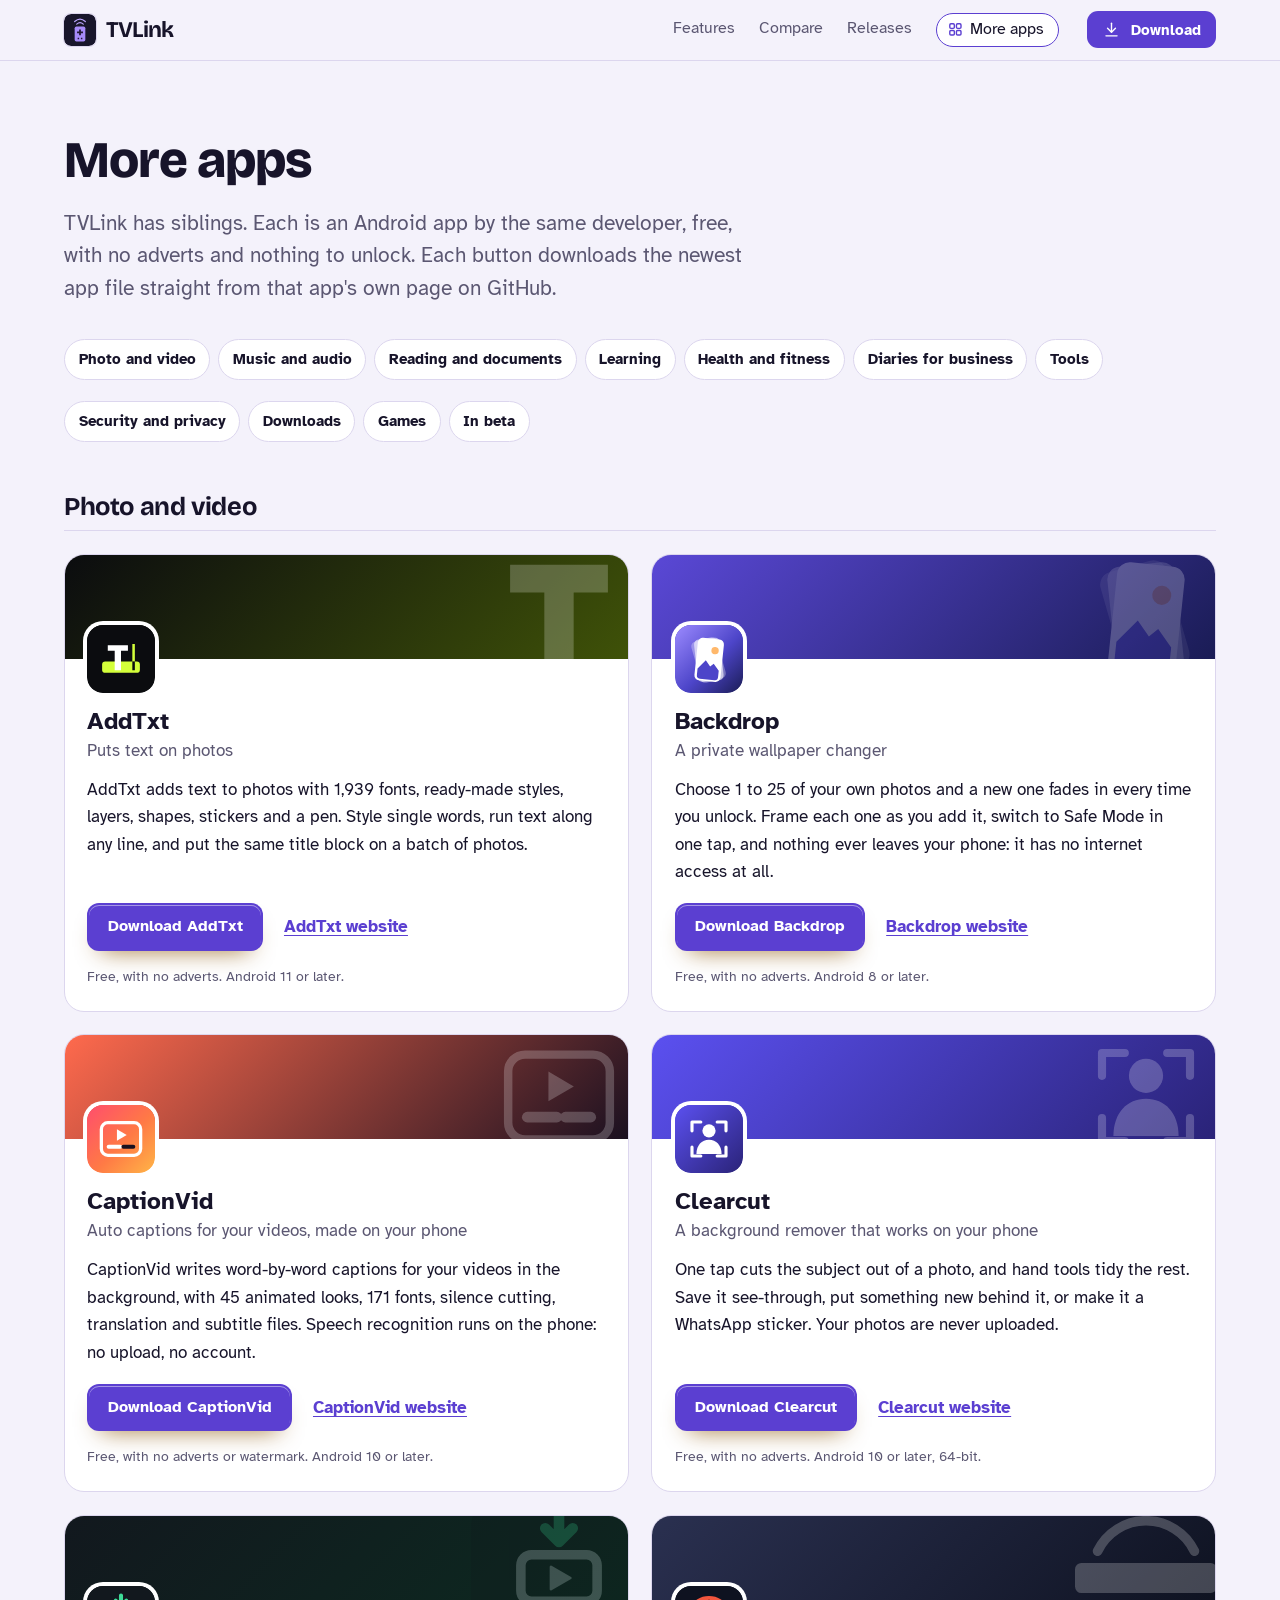
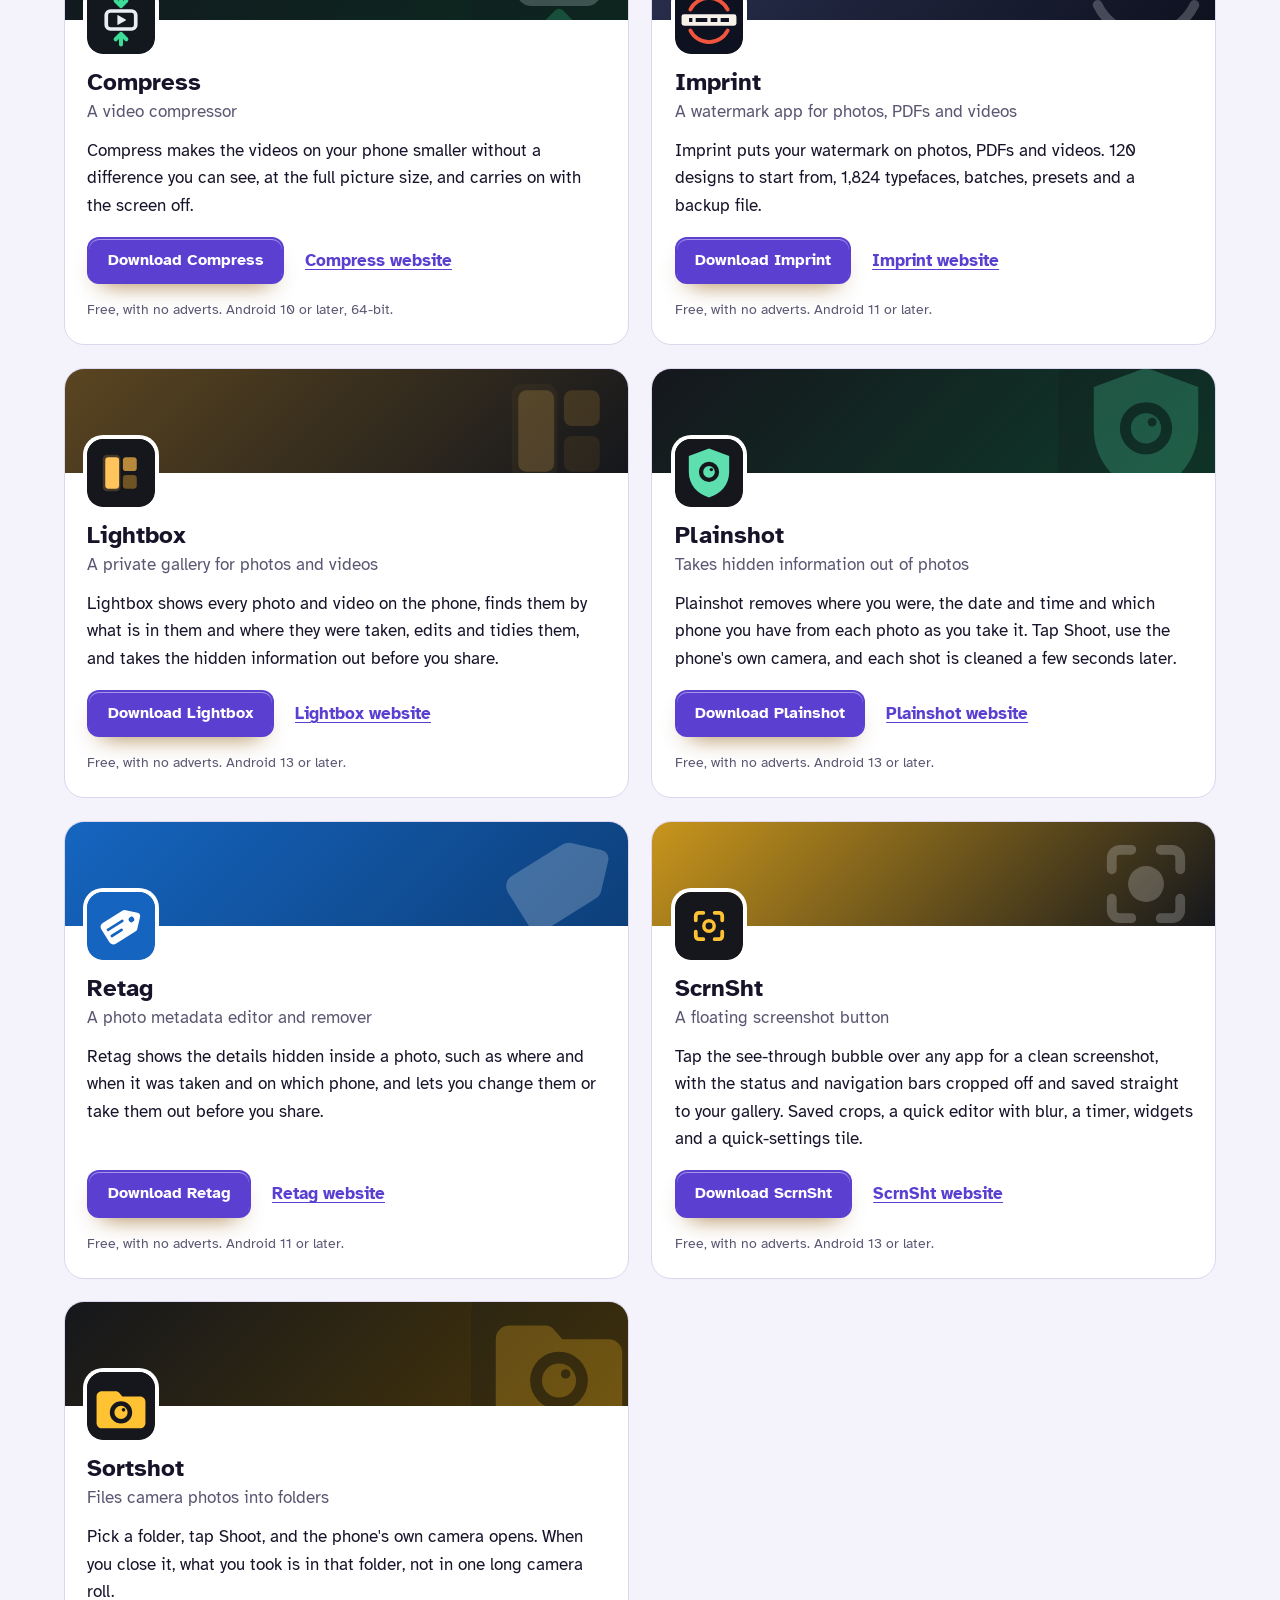
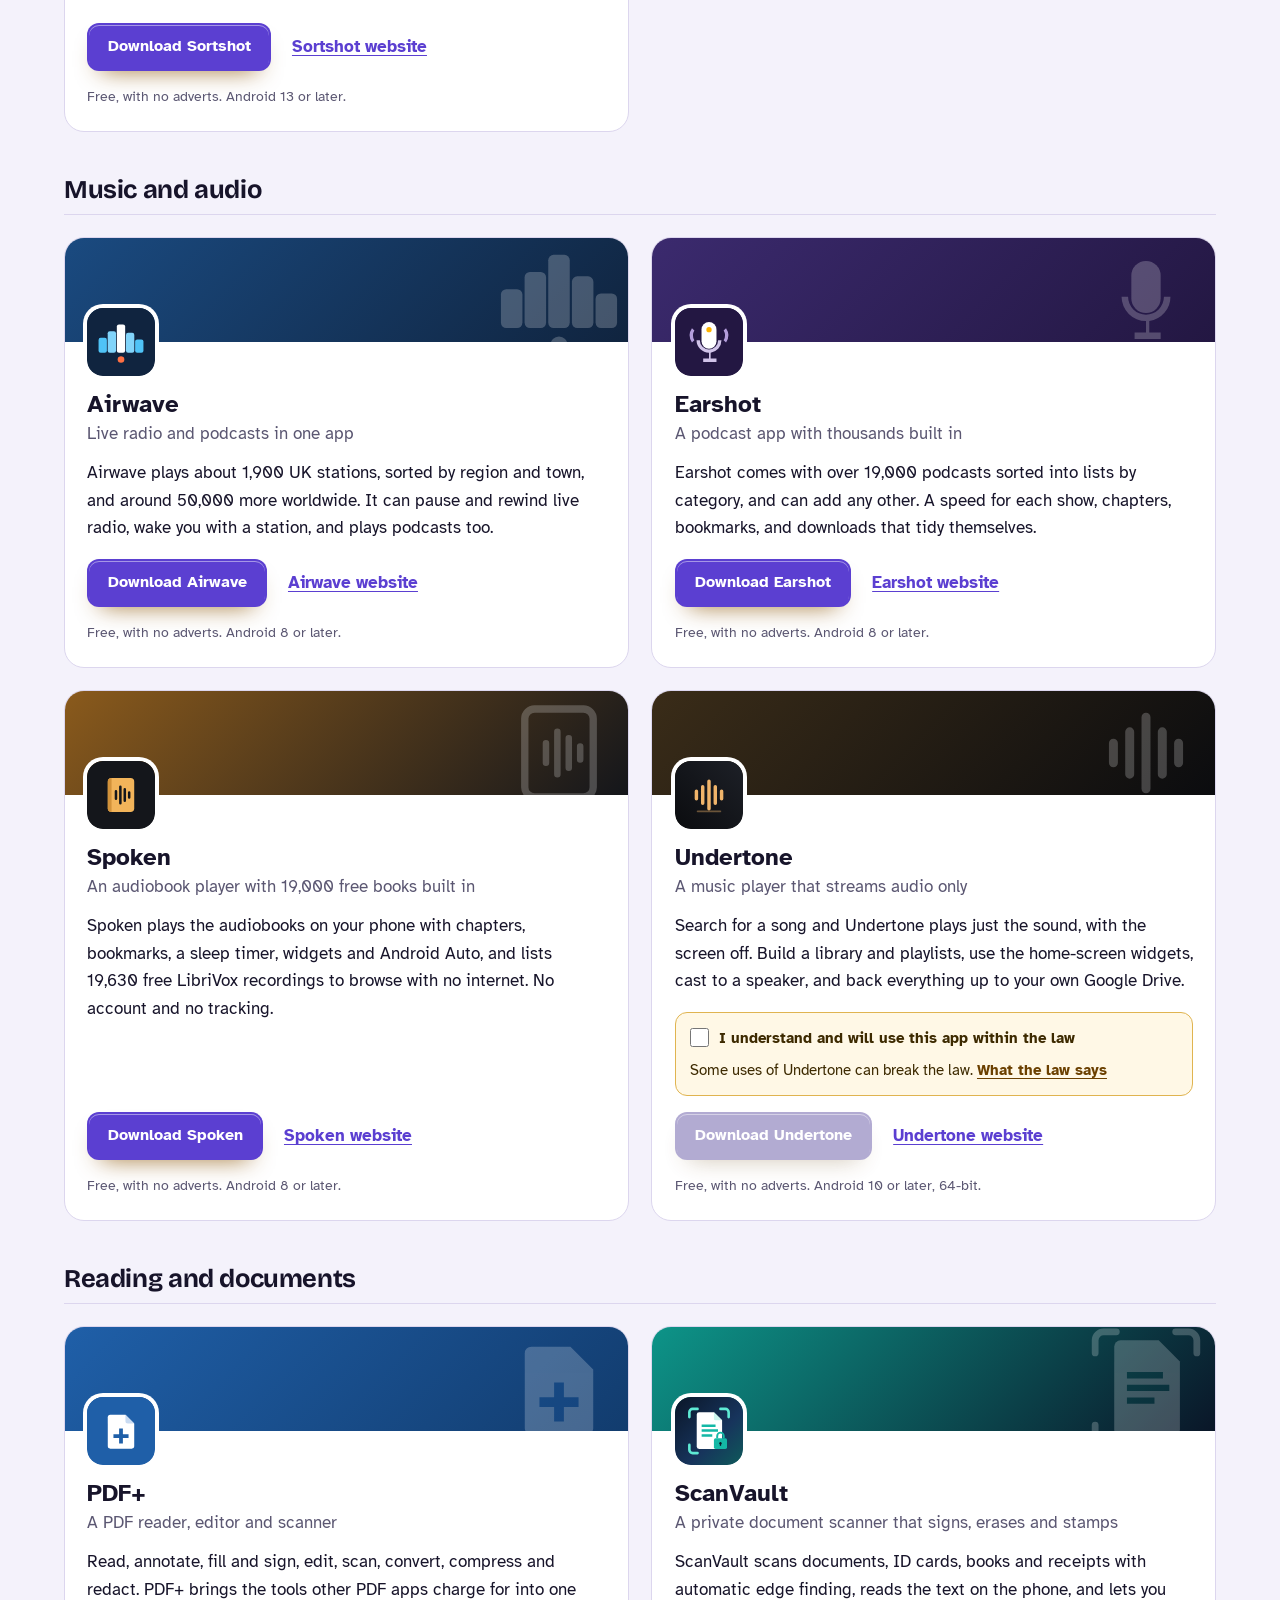
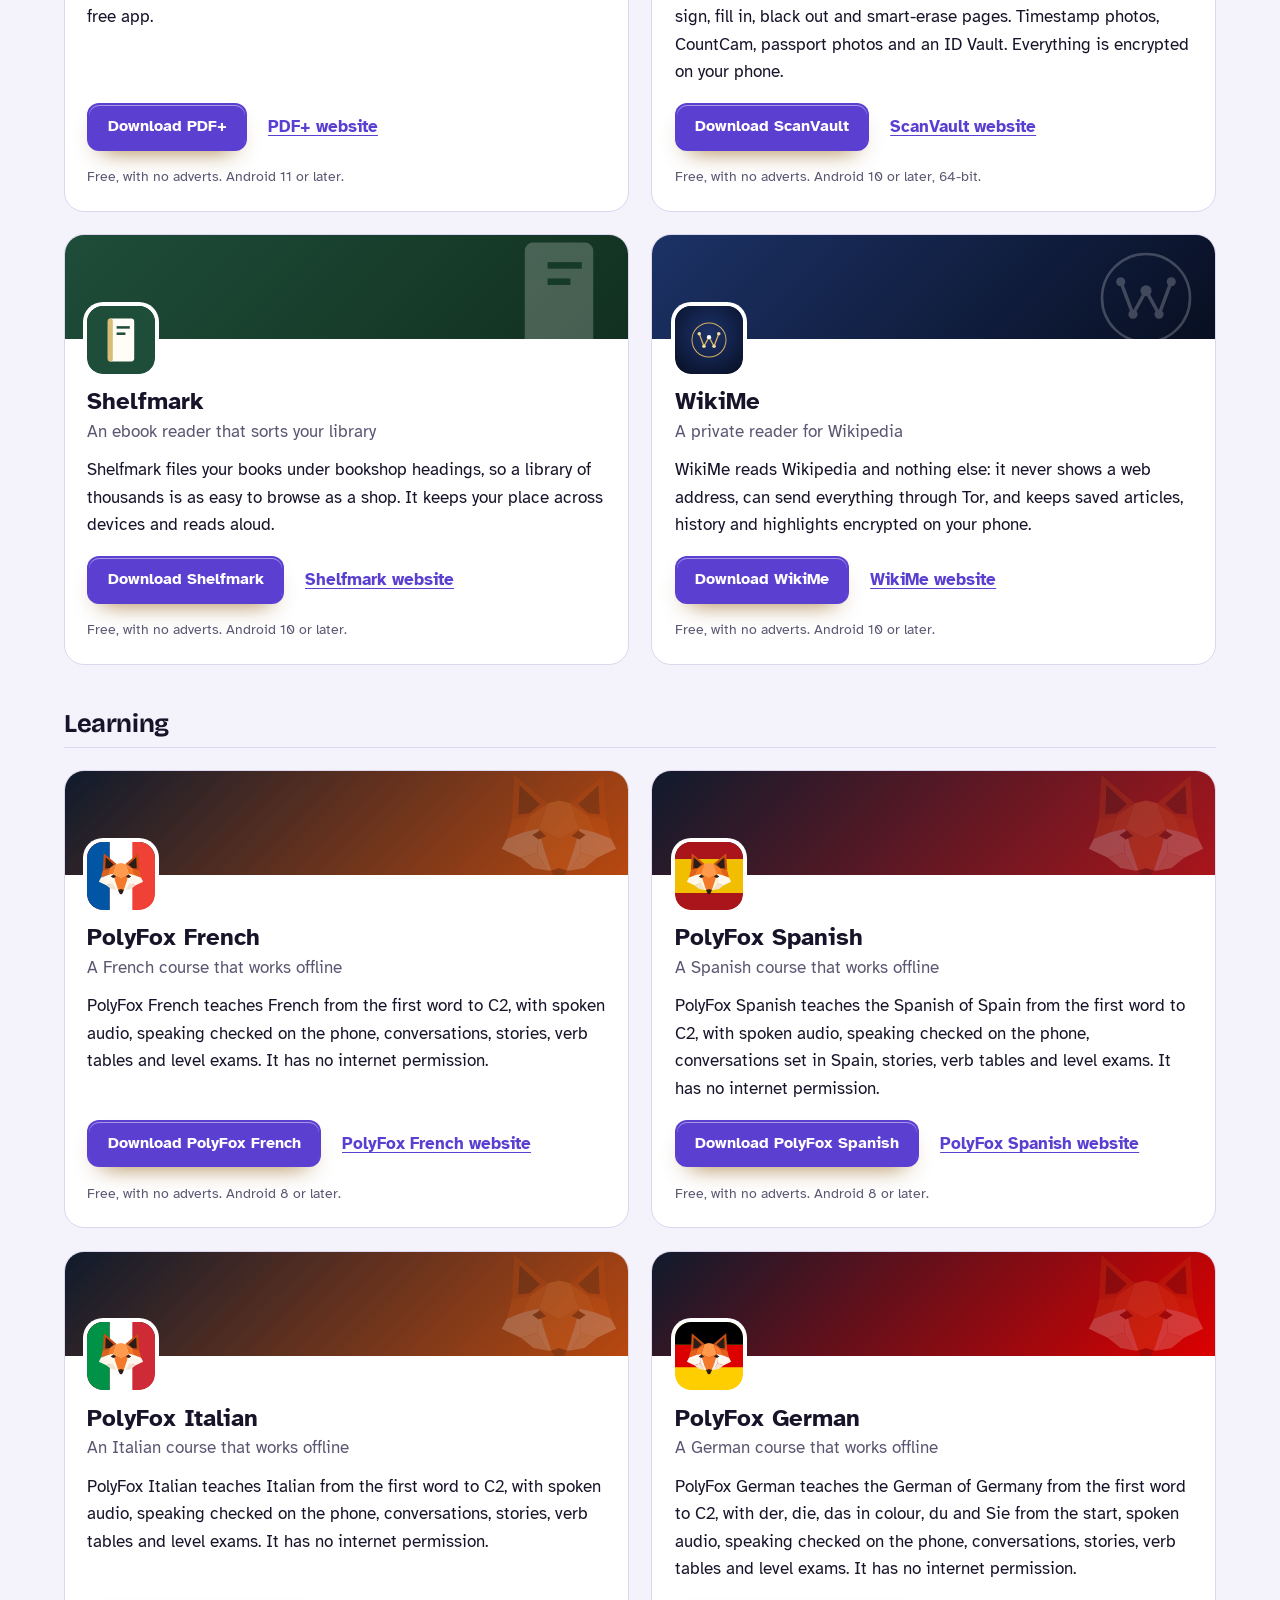
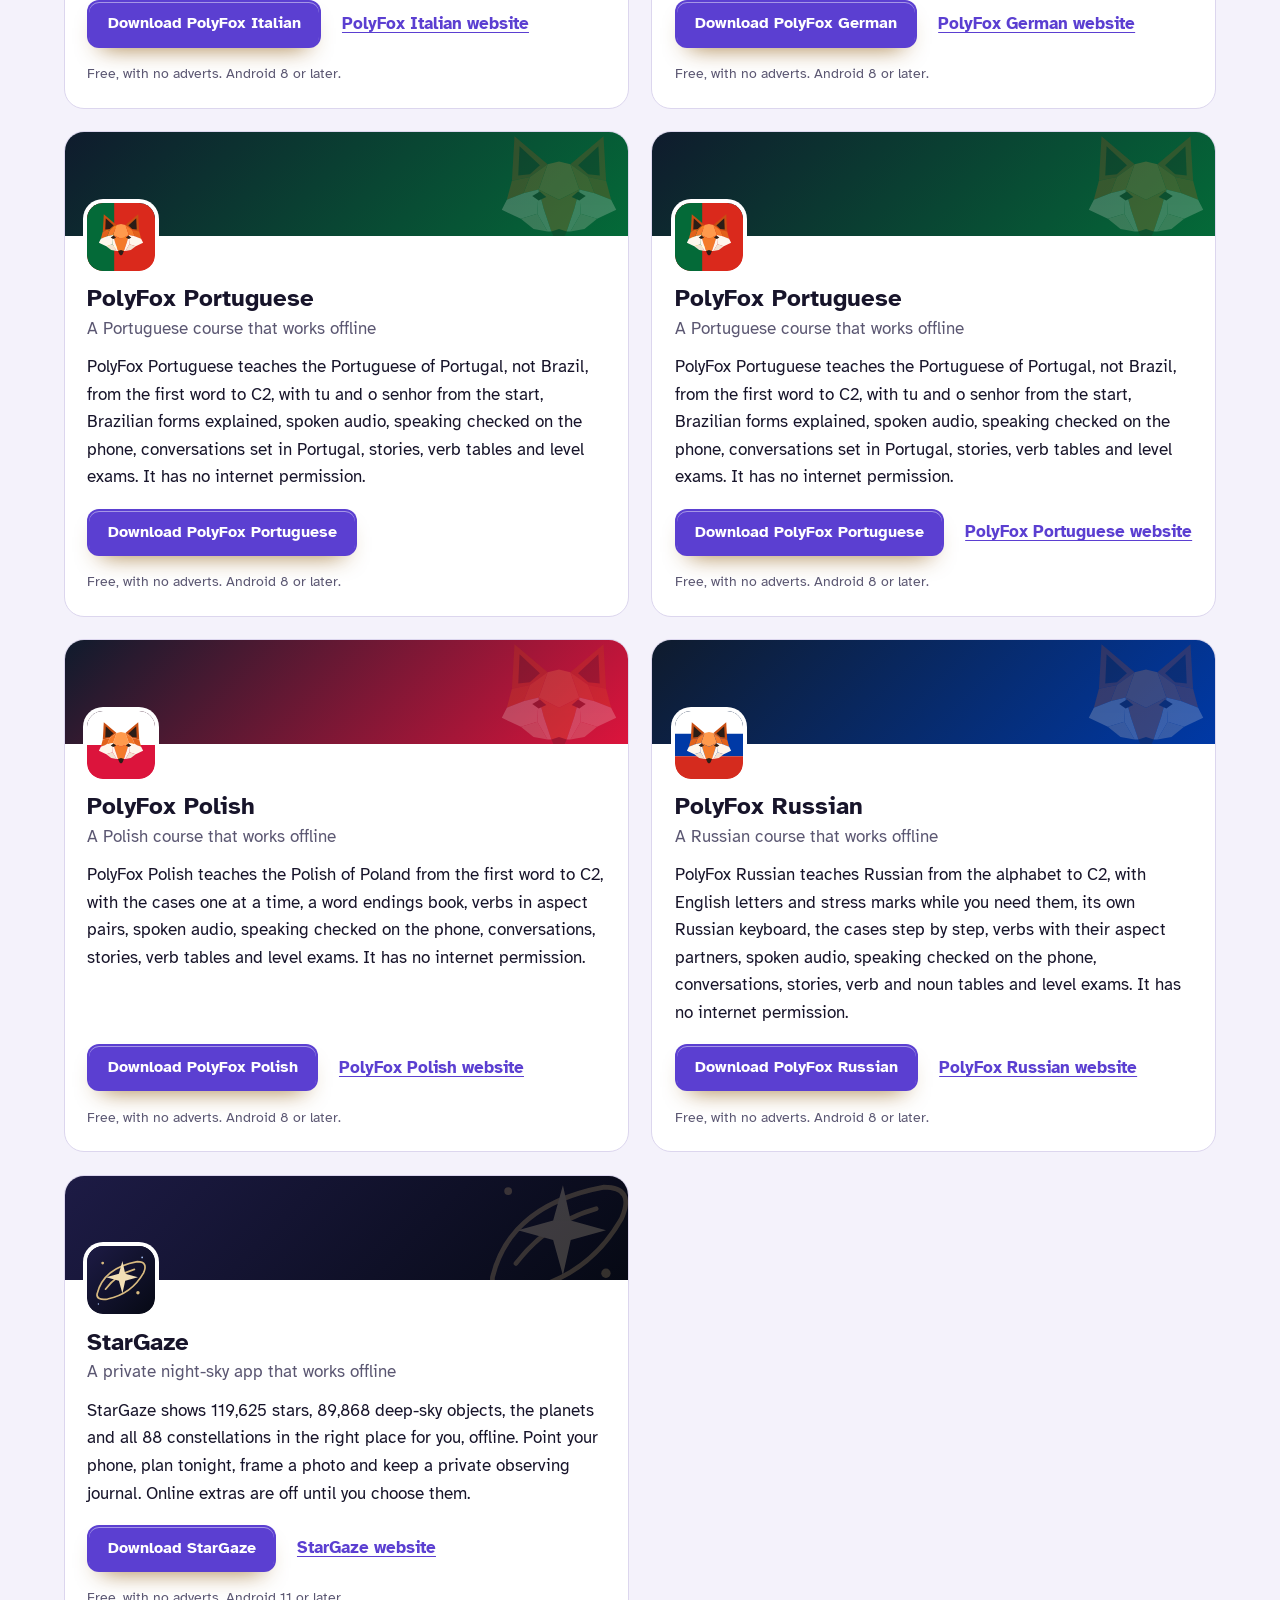
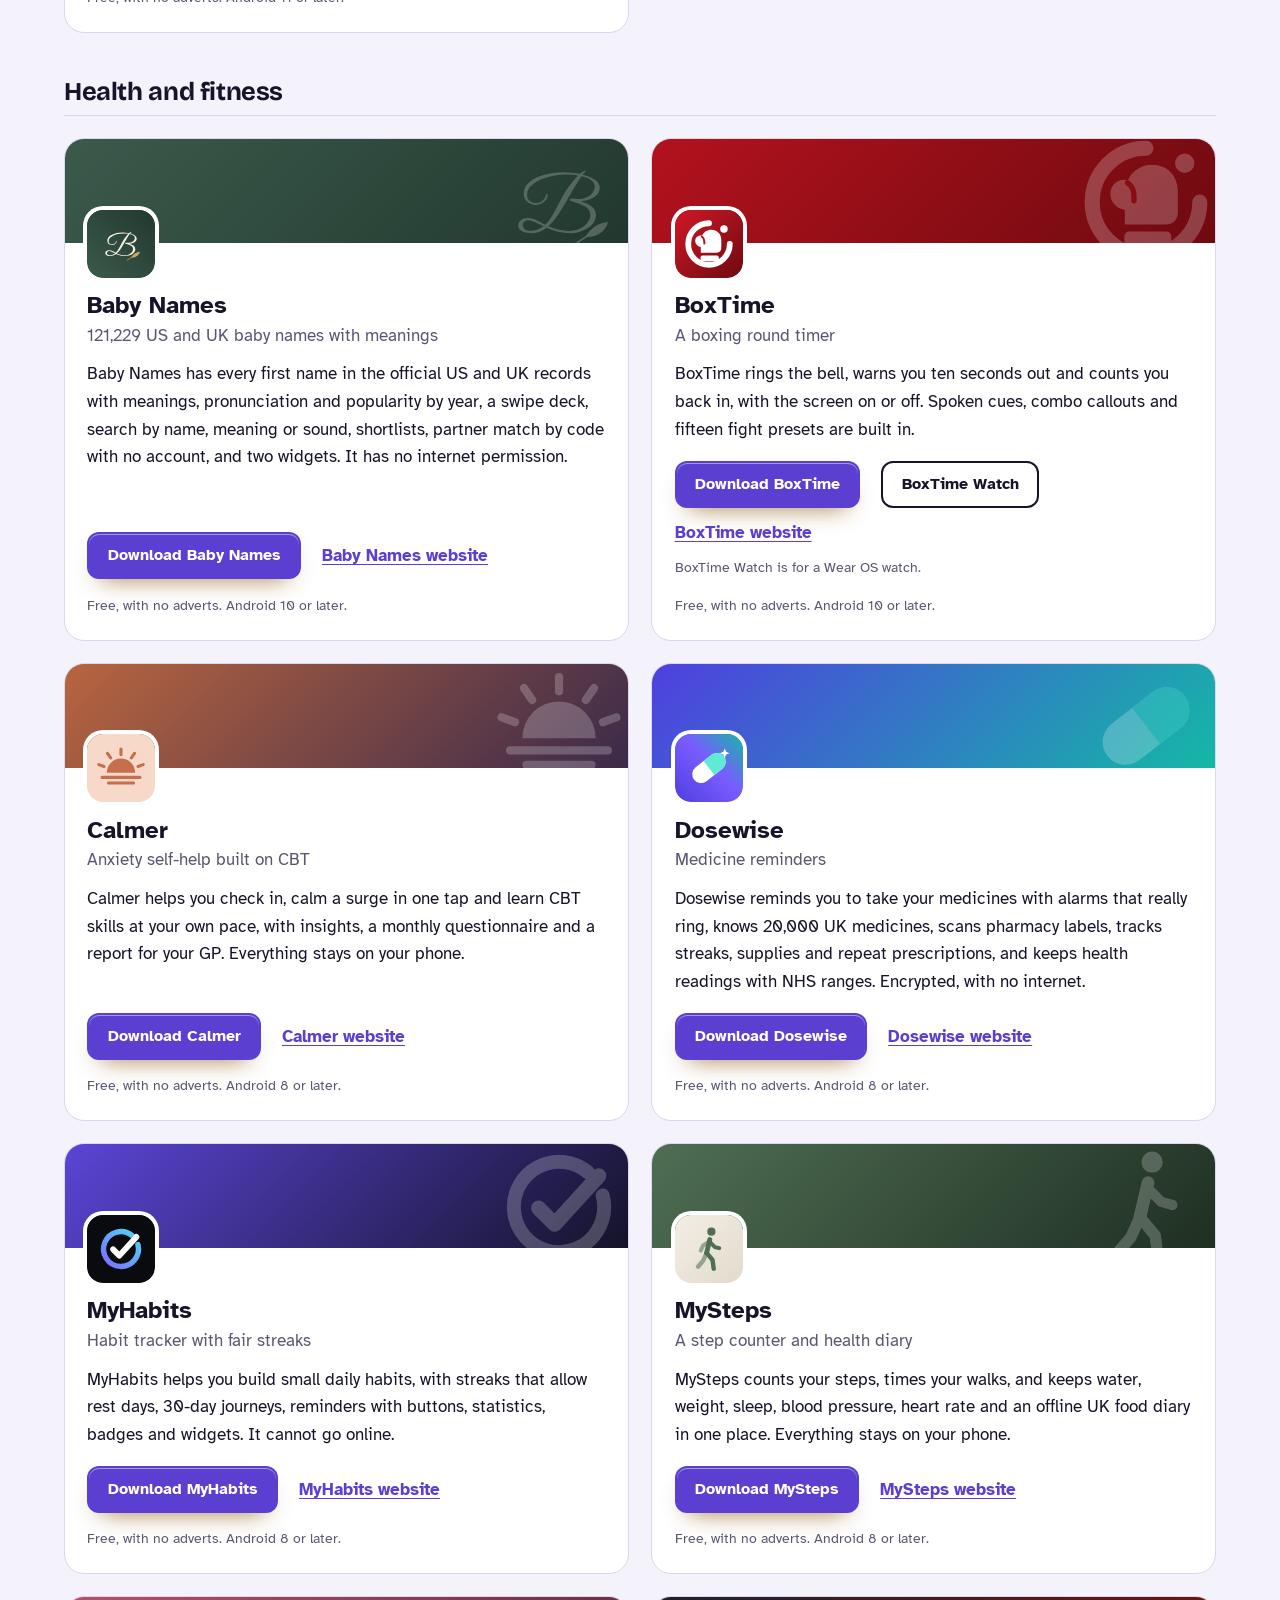
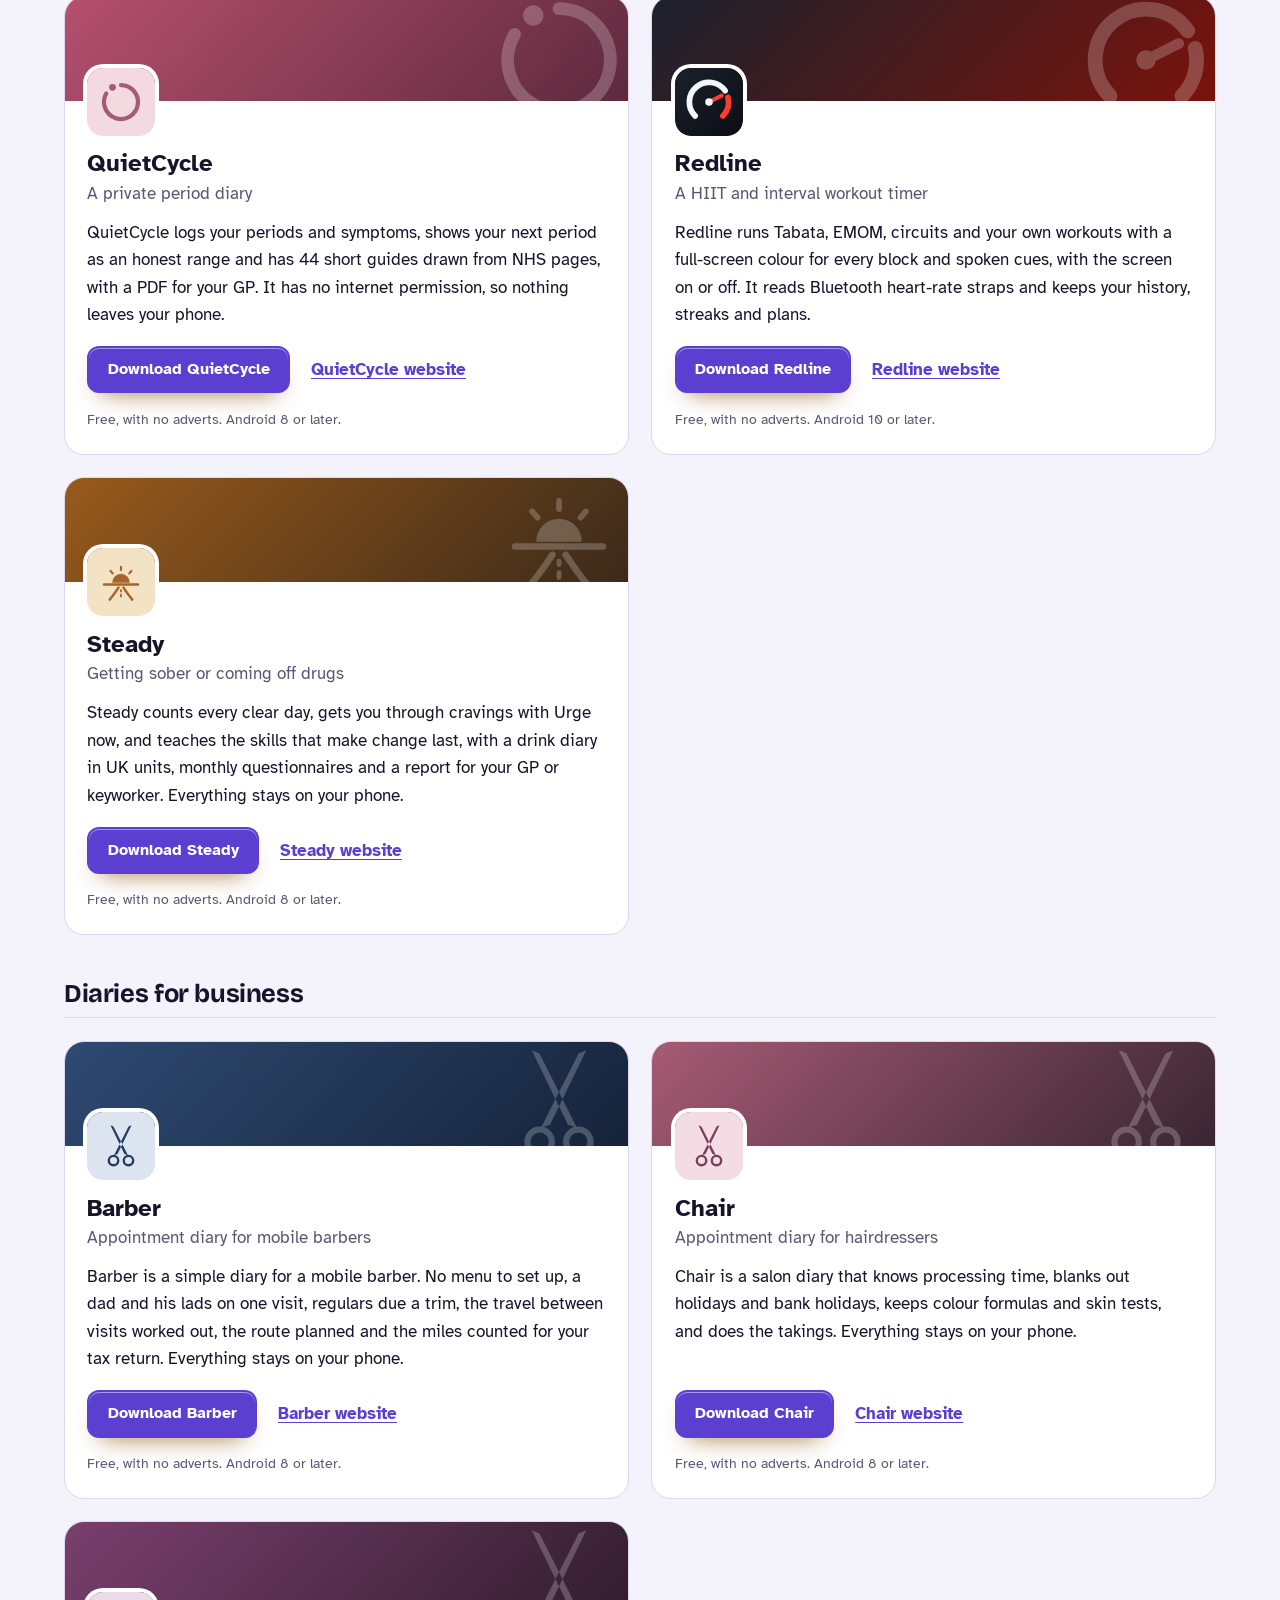
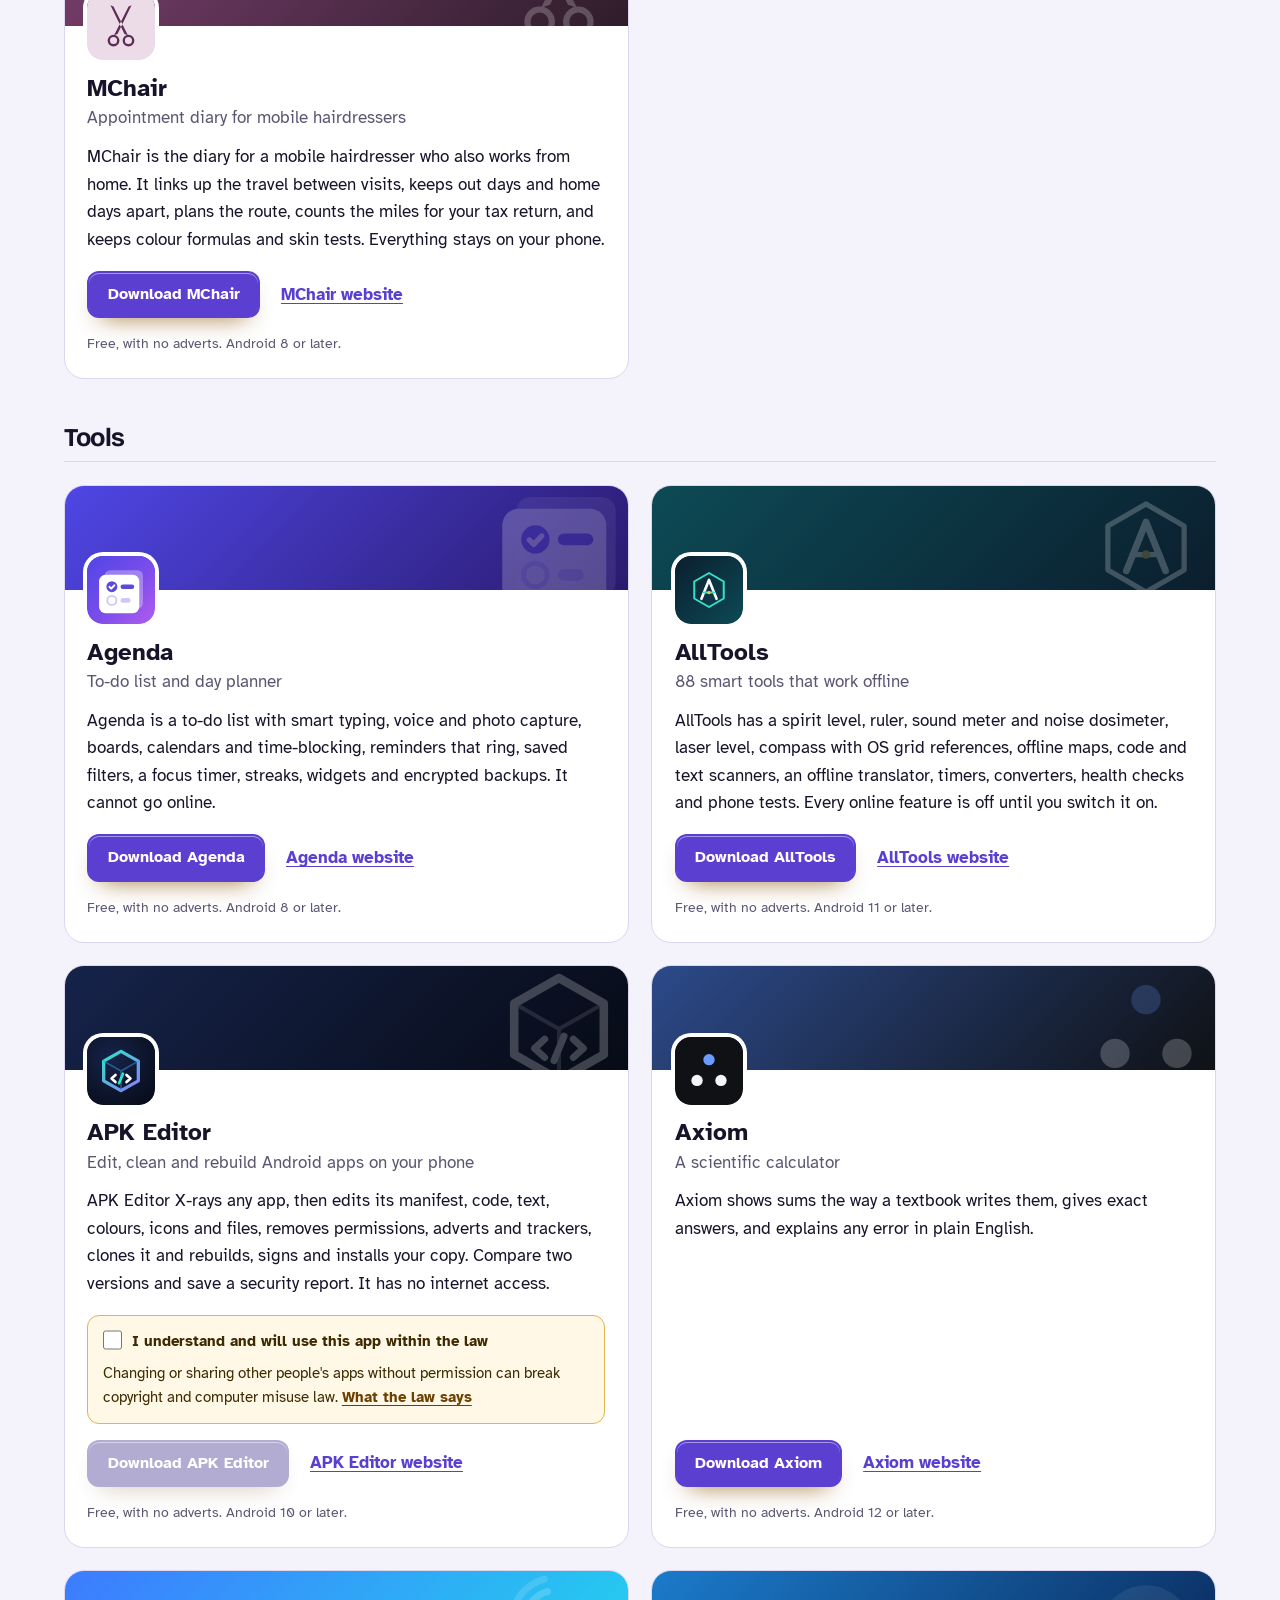
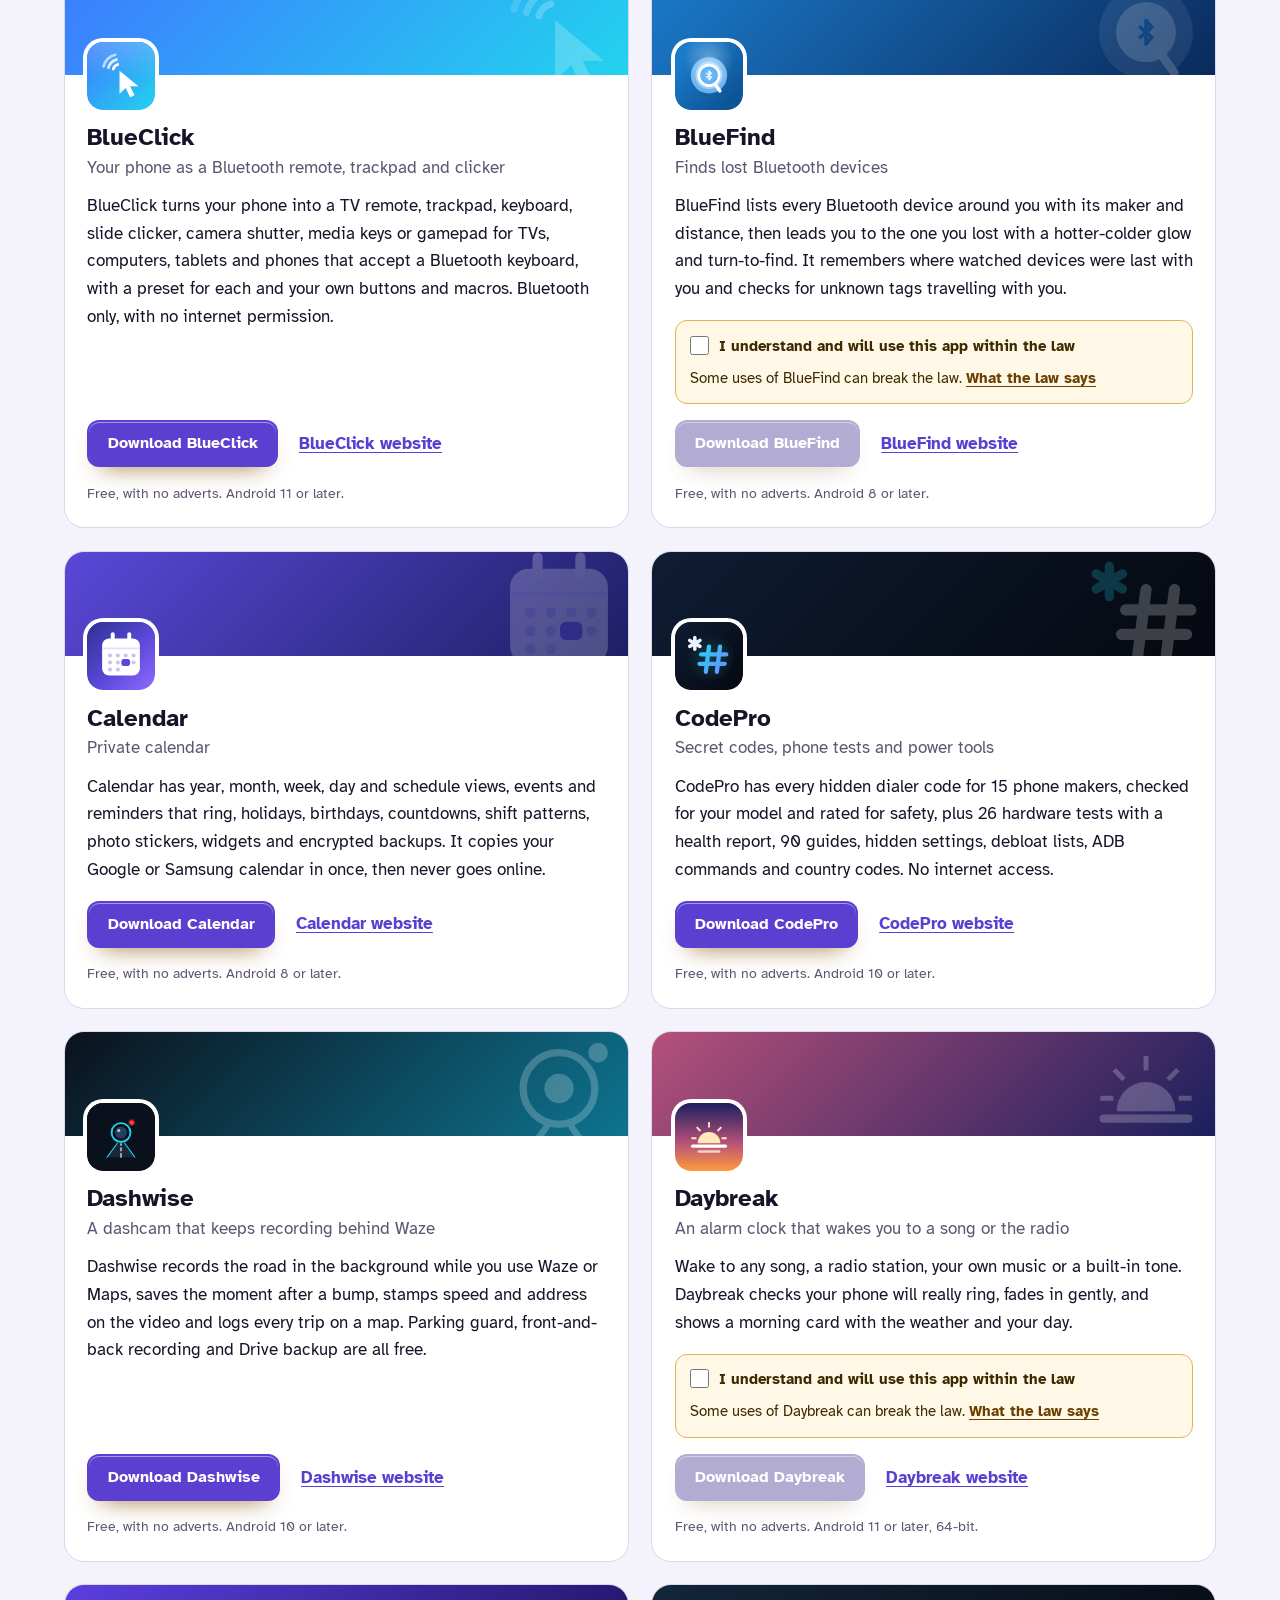
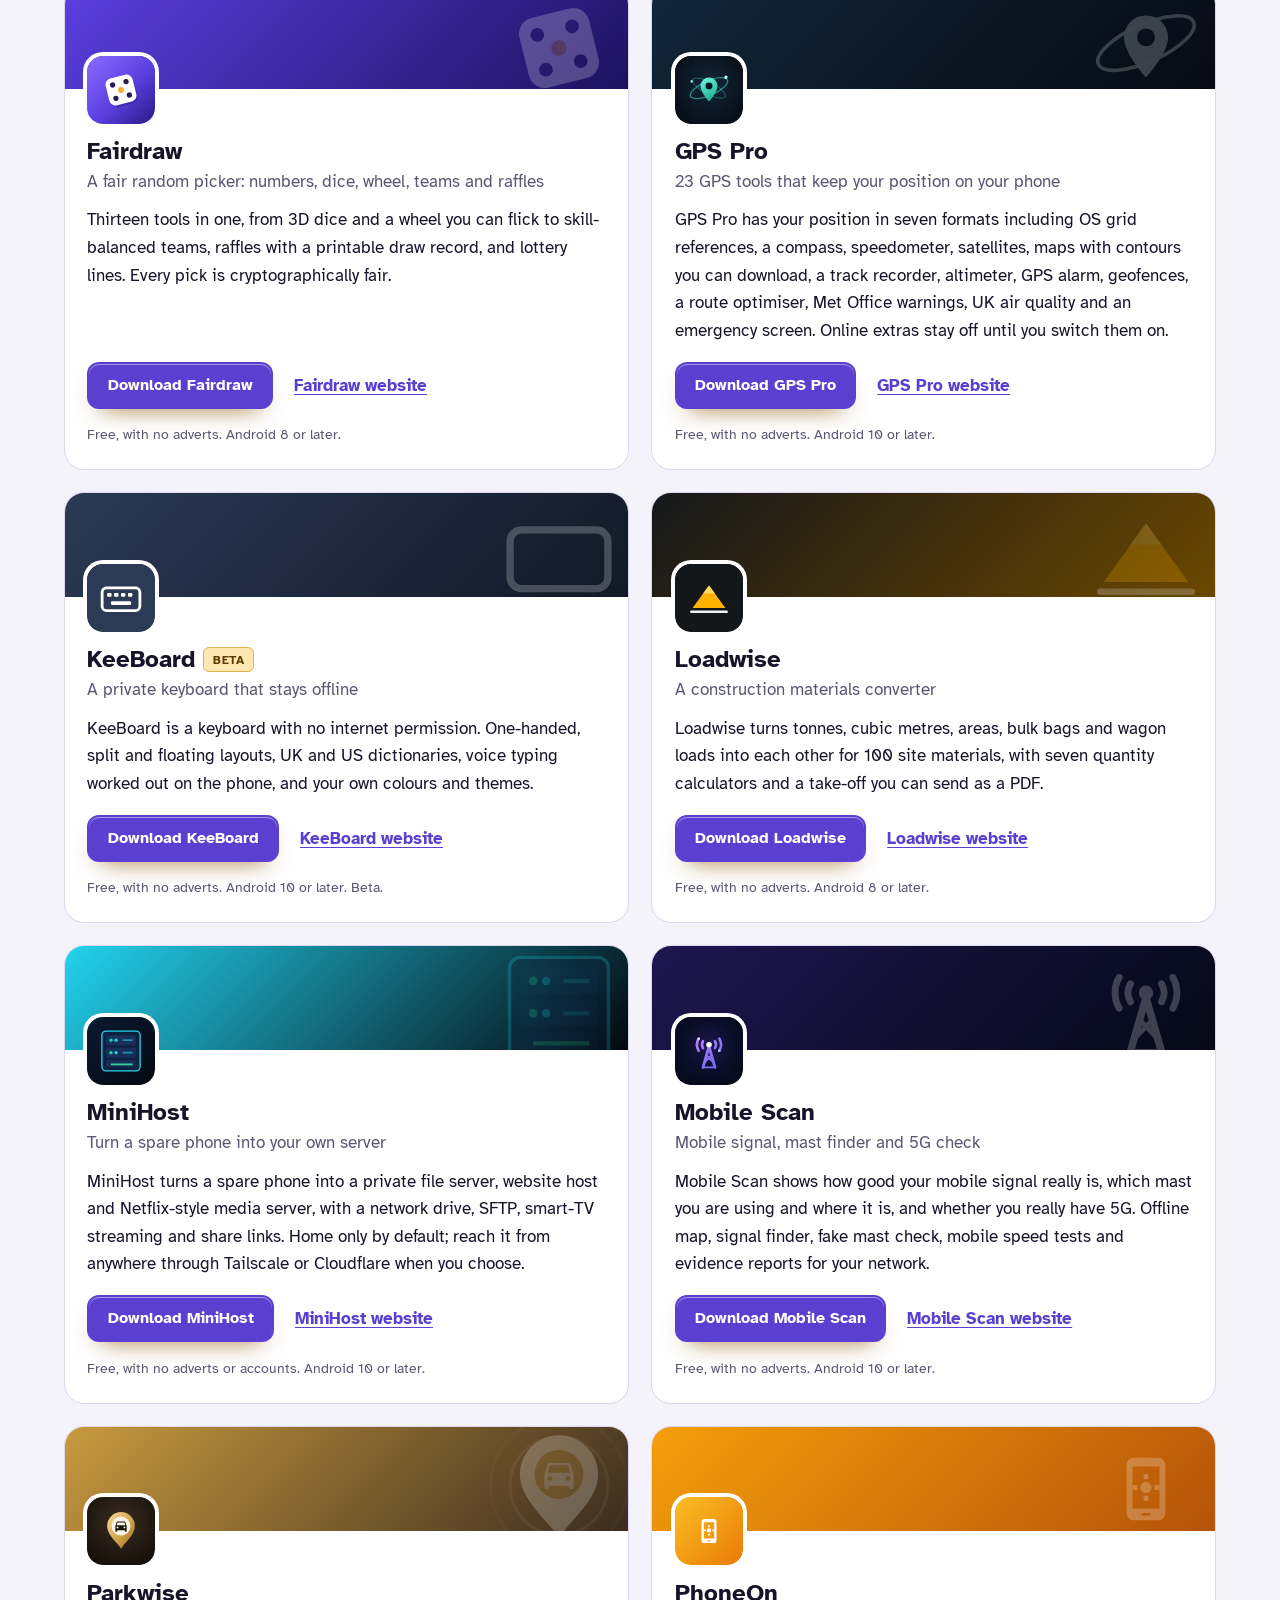
==== commit c4e457ad: "More apps: add BlueClick" ====
--- a/more-apps.html
+++ b/more-apps.html
@@ -4,7 +4,7 @@
 <meta charset="utf-8">
 <meta name="viewport" content="width=device-width, initial-scale=1">
 <title>More free Android apps from the maker of TVLink</title>
-<meta name="description" content="All 97 free Android apps from the maker of TVLink, in one list by category, each with its download and a link to its website.">
+<meta name="description" content="All 98 free Android apps from the maker of TVLink, in one list by category, each with its download and a link to its website.">
 <meta name="author" content="Jonathan Jackson">
 <link rel="canonical" href="https://customgpter.github.io/tvlink/more-apps.html">
 <meta name="theme-color" content="#f4f2fb" media="(prefers-color-scheme: light)">
@@ -12,7 +12,7 @@
 <meta property="og:type" content="website">
 <meta property="og:site_name" content="TVLink">
 <meta property="og:title" content="More free Android apps from the maker of TVLink">
-<meta property="og:description" content="All 97 free Android apps from the maker of TVLink, in one list by category, each with its download and a link to its website.">
+<meta property="og:description" content="All 98 free Android apps from the maker of TVLink, in one list by category, each with its download and a link to its website.">
 <meta property="og:url" content="https://customgpter.github.io/tvlink/more-apps.html">
 <meta property="og:image" content="https://customgpter.github.io/tvlink/assets/og.png">
 <meta property="og:image:width" content="1200">
@@ -26,7 +26,7 @@
 <link rel="preload" href="./assets/fonts/atkinson-hyperlegible-latin-400-normal.woff2" as="font" type="font/woff2" crossorigin>
 <link rel="stylesheet" href="./assets/site.css?v=1">
 <link rel="stylesheet" href="./assets/house.css?v=1">
-<script type="application/ld+json">{"@context":"https://schema.org","@type":"ItemList","name":"Apps from the maker of TVLink","url":"https://customgpter.github.io/tvlink/more-apps.html","itemListElement":[{"@type":"ListItem","position":1,"name":"AddTxt","url":"https://customgpter.github.io/addtxt/"},{"@type":"ListItem","position":2,"name":"Backdrop","url":"https://customgpter.github.io/backdrop/"},{"@type":"ListItem","position":3,"name":"CaptionVid","url":"https://customgpter.github.io/captionvid/"},{"@type":"ListItem","position":4,"name":"Clearcut","url":"https://customgpter.github.io/clearcut/"},{"@type":"ListItem","position":5,"name":"Compress","url":"https://customgpter.github.io/compress/"},{"@type":"ListItem","position":6,"name":"Imprint","url":"https://customgpter.github.io/imprint/"},{"@type":"ListItem","position":7,"name":"Lightbox","url":"https://customgpter.github.io/lightbox/"},{"@type":"ListItem","position":8,"name":"Plainshot","url":"https://customgpter.github.io/plainshot/"},{"@type":"ListItem","position":9,"name":"Retag","url":"https://customgpter.github.io/retag/"},{"@type":"ListItem","position":10,"name":"ScrnSht","url":"https://customgpter.github.io/scrnsht/"},{"@type":"ListItem","position":11,"name":"Sortshot","url":"https://customgpter.github.io/sortshot/"},{"@type":"ListItem","position":12,"name":"Airwave","url":"https://customgpter.github.io/airwave/"},{"@type":"ListItem","position":13,"name":"Earshot","url":"https://customgpter.github.io/earshot/"},{"@type":"ListItem","position":14,"name":"Spoken","url":"https://customgpter.github.io/spoken/"},{"@type":"ListItem","position":15,"name":"Undertone","url":"https://customgpter.github.io/undertone/"},{"@type":"ListItem","position":16,"name":"PDF+","url":"https://customgpter.github.io/pdfplus/"},{"@type":"ListItem","position":17,"name":"ScanVault","url":"https://customgpter.github.io/scanvault/"},{"@type":"ListItem","position":18,"name":"Shelfmark","url":"https://customgpter.github.io/shelfmark/"},{"@type":"ListItem","position":19,"name":"WikiMe","url":"https://customgpter.github.io/wikime/"},{"@type":"ListItem","position":20,"name":"PolyFox French","url":"https://customgpter.github.io/polyfox/"},{"@type":"ListItem","position":21,"name":"PolyFox German","url":"https://customgpter.github.io/polyfox-german/"},{"@type":"ListItem","position":22,"name":"PolyFox Portuguese","url":"https://customgpter.github.io/polyfox-portuguese/"},{"@type":"ListItem","position":23,"name":"PolyFox Polish","url":"https://customgpter.github.io/polyfox-polish/"},{"@type":"ListItem","position":24,"name":"PolyFox Russian","url":"https://customgpter.github.io/polyfox-russian/"},{"@type":"ListItem","position":25,"name":"StarGaze","url":"https://customgpter.github.io/stargaze/"},{"@type":"ListItem","position":26,"name":"Baby Names","url":"https://customgpter.github.io/babynames/"},{"@type":"ListItem","position":27,"name":"BoxTime","url":"https://customgpter.github.io/boxtime/"},{"@type":"ListItem","position":28,"name":"Calmer","url":"https://customgpter.github.io/calmer/"},{"@type":"ListItem","position":29,"name":"Dosewise","url":"https://customgpter.github.io/dosewise/"},{"@type":"ListItem","position":30,"name":"MyHabits","url":"https://customgpter.github.io/myhabits/"},{"@type":"ListItem","position":31,"name":"MySteps","url":"https://customgpter.github.io/mysteps/"},{"@type":"ListItem","position":32,"name":"QuietCycle","url":"https://customgpter.github.io/quietcycle/"},{"@type":"ListItem","position":33,"name":"Redline","url":"https://customgpter.github.io/redline/"},{"@type":"ListItem","position":34,"name":"Steady","url":"https://customgpter.github.io/steady/"},{"@type":"ListItem","position":35,"name":"Barber","url":"https://customgpter.github.io/barber/"},{"@type":"ListItem","position":36,"name":"Chair","url":"https://customgpter.github.io/chair/"},{"@type":"ListItem","position":37,"name":"MChair","url":"https://customgpter.github.io/mchair/"},{"@type":"ListItem","position":38,"name":"Agenda","url":"https://customgpter.github.io/agenda/"},{"@type":"ListItem","position":39,"name":"AllTools","url":"https://customgpter.github.io/alltools/"},{"@type":"ListItem","position":40,"name":"APK Editor","url":"https://customgpter.github.io/apkeditor/"},{"@type":"ListItem","position":41,"name":"Axiom","url":"https://customgpter.github.io/axiom/"},{"@type":"ListItem","position":42,"name":"BlueFind","url":"https://customgpter.github.io/bluefind/"},{"@type":"ListItem","position":43,"name":"Calendar","url":"https://customgpter.github.io/calendar/"},{"@type":"ListItem","position":44,"name":"CodePro","url":"https://customgpter.github.io/codepro/"},{"@type":"ListItem","position":45,"name":"Dashwise","url":"https://customgpter.github.io/dashwise/"},{"@type":"ListItem","position":46,"name":"Daybreak","url":"https://customgpter.github.io/daybreak/"},{"@type":"ListItem","position":47,"name":"Fairdraw","url":"https://customgpter.github.io/fairdraw/"},{"@type":"ListItem","position":48,"name":"GPS Pro","url":"https://customgpter.github.io/gpspro/"},{"@type":"ListItem","position":49,"name":"KeeBoard","url":"https://customgpter.github.io/keeboard/"},{"@type":"ListItem","position":50,"name":"Loadwise","url":"https://customgpter.github.io/loadwise/"},{"@type":"ListItem","position":51,"name":"MiniHost","url":"https://customgpter.github.io/minihost/"},{"@type":"ListItem","position":52,"name":"Mobile Scan","url":"https://customgpter.github.io/mobilescan/"},{"@type":"ListItem","position":53,"name":"Parkwise","url":"https://customgpter.github.io/parkwise/"},{"@type":"ListItem","position":54,"name":"Pocketmind","url":"https://customgpter.github.io/pocketmind/"},{"@type":"ListItem","position":55,"name":"Refine","url":"https://customgpter.github.io/refine/"},{"@type":"ListItem","position":56,"name":"Shiftwise","url":"https://customgpter.github.io/shiftwise/"},{"@type":"ListItem","position":57,"name":"SimpleCalc","url":"https://customgpter.github.io/simplecalc/"},{"@type":"ListItem","position":58,"name":"Skyline","url":"https://customgpter.github.io/skyline/"},{"@type":"ListItem","position":59,"name":"Slipway","url":"https://customgpter.github.io/slipway/"},{"@type":"ListItem","position":60,"name":"Tagger","url":"https://customgpter.github.io/tagger/"},{"@type":"ListItem","position":61,"name":"TotalClean","url":"https://customgpter.github.io/totalclean/"},{"@type":"ListItem","position":62,"name":"TVLink","url":"https://customgpter.github.io/tvlink/"},{"@type":"ListItem","position":63,"name":"Unbox","url":"https://customgpter.github.io/unbox/"},{"@type":"ListItem","position":64,"name":"WhatsKeep","url":"https://customgpter.github.io/whatskeep/"},{"@type":"ListItem","position":65,"name":"WiFi Scan","url":"https://customgpter.github.io/wifiscan/"},{"@type":"ListItem","position":66,"name":"Auditly","url":"https://customgpter.github.io/auditly/"},{"@type":"ListItem","position":67,"name":"Backchannel","url":"https://customgpter.github.io/backchannel/"},{"@type":"ListItem","position":68,"name":"ENotes","url":"https://customgpter.github.io/enotes/"},{"@type":"ListItem","position":69,"name":"FindMe","url":"https://customgpter.github.io/findme/"},{"@type":"ListItem","position":70,"name":"iLock","url":"https://customgpter.github.io/ilock/"},{"@type":"ListItem","position":71,"name":"ImSafe","url":"https://customgpter.github.io/imsafe/"},{"@type":"ListItem","position":72,"name":"IShred","url":"https://customgpter.github.io/ishred/"},{"@type":"ListItem","position":73,"name":"LockBox","url":"https://customgpter.github.io/lockbox/"},{"@type":"ListItem","position":74,"name":"PassVault","url":"https://customgpter.github.io/passvault/"},{"@type":"ListItem","position":75,"name":"SpyFind","url":"https://customgpter.github.io/spyfind/"},{"@type":"ListItem","position":76,"name":"TextWipe","url":"https://customgpter.github.io/textwipe/"},{"@type":"ListItem","position":77,"name":"Tracewire","url":"https://customgpter.github.io/tracewire/"},{"@type":"ListItem","position":78,"name":"Vigil","url":"https://customgpter.github.io/vigil/"},{"@type":"ListItem","position":79,"name":"Grab","url":"https://customgpter.github.io/grab/"},{"@type":"ListItem","position":80,"name":"Swarm","url":"https://customgpter.github.io/swarm/"},{"@type":"ListItem","position":81,"name":"Plane Games","url":"https://customgpter.github.io/plane-games/"},{"@type":"ListItem","position":82,"name":"Ninefold","url":"https://customgpter.github.io/ninefold/"},{"@type":"ListItem","position":83,"name":"Cubewise","url":"https://customgpter.github.io/cubewise/"},{"@type":"ListItem","position":84,"name":"Tilewise","url":"https://customgpter.github.io/tilewise/"},{"@type":"ListItem","position":85,"name":"Letterwise","url":"https://customgpter.github.io/letterwise/"},{"@type":"ListItem","position":86,"name":"Kingside","url":"https://customgpter.github.io/kingside/"},{"@type":"ListItem","position":87,"name":"Deckhand","url":"https://customgpter.github.io/deckhand/"},{"@type":"ListItem","position":88,"name":"SNESForge","url":"https://customgpter.github.io/snesforge/"},{"@type":"ListItem","position":89,"name":"Fame Boy","url":"https://customgpter.github.io/fameboy/"},{"@type":"ListItem","position":90,"name":"PSPPro","url":"https://customgpter.github.io/psppro/"},{"@type":"ListItem","position":91,"name":"MegaGen","url":"https://customgpter.github.io/megagen/"},{"@type":"ListItem","position":92,"name":"QVR","url":"https://customgpter.github.io/qvr/"},{"@type":"ListItem","position":93,"name":"QVR Watch","url":"https://customgpter.github.io/qvr-watch/"},{"@type":"ListItem","position":94,"name":"QVRLite","url":"https://customgpter.github.io/qvrlite/"},{"@type":"ListItem","position":95,"name":"Onionz","url":"https://customgpter.github.io/onionz/"},{"@type":"ListItem","position":96,"name":"OnionzWeb","url":"https://customgpter.github.io/onionzweb/"}]}</script>
+<script type="application/ld+json">{"@context":"https://schema.org","@type":"ItemList","name":"Apps from the maker of TVLink","url":"https://customgpter.github.io/tvlink/more-apps.html","itemListElement":[{"@type":"ListItem","position":1,"name":"AddTxt","url":"https://customgpter.github.io/addtxt/"},{"@type":"ListItem","position":2,"name":"Backdrop","url":"https://customgpter.github.io/backdrop/"},{"@type":"ListItem","position":3,"name":"CaptionVid","url":"https://customgpter.github.io/captionvid/"},{"@type":"ListItem","position":4,"name":"Clearcut","url":"https://customgpter.github.io/clearcut/"},{"@type":"ListItem","position":5,"name":"Compress","url":"https://customgpter.github.io/compress/"},{"@type":"ListItem","position":6,"name":"Imprint","url":"https://customgpter.github.io/imprint/"},{"@type":"ListItem","position":7,"name":"Lightbox","url":"https://customgpter.github.io/lightbox/"},{"@type":"ListItem","position":8,"name":"Plainshot","url":"https://customgpter.github.io/plainshot/"},{"@type":"ListItem","position":9,"name":"Retag","url":"https://customgpter.github.io/retag/"},{"@type":"ListItem","position":10,"name":"ScrnSht","url":"https://customgpter.github.io/scrnsht/"},{"@type":"ListItem","position":11,"name":"Sortshot","url":"https://customgpter.github.io/sortshot/"},{"@type":"ListItem","position":12,"name":"Airwave","url":"https://customgpter.github.io/airwave/"},{"@type":"ListItem","position":13,"name":"Earshot","url":"https://customgpter.github.io/earshot/"},{"@type":"ListItem","position":14,"name":"Spoken","url":"https://customgpter.github.io/spoken/"},{"@type":"ListItem","position":15,"name":"Undertone","url":"https://customgpter.github.io/undertone/"},{"@type":"ListItem","position":16,"name":"PDF+","url":"https://customgpter.github.io/pdfplus/"},{"@type":"ListItem","position":17,"name":"ScanVault","url":"https://customgpter.github.io/scanvault/"},{"@type":"ListItem","position":18,"name":"Shelfmark","url":"https://customgpter.github.io/shelfmark/"},{"@type":"ListItem","position":19,"name":"WikiMe","url":"https://customgpter.github.io/wikime/"},{"@type":"ListItem","position":20,"name":"PolyFox French","url":"https://customgpter.github.io/polyfox/"},{"@type":"ListItem","position":21,"name":"PolyFox German","url":"https://customgpter.github.io/polyfox-german/"},{"@type":"ListItem","position":22,"name":"PolyFox Portuguese","url":"https://customgpter.github.io/polyfox-portuguese/"},{"@type":"ListItem","position":23,"name":"PolyFox Polish","url":"https://customgpter.github.io/polyfox-polish/"},{"@type":"ListItem","position":24,"name":"PolyFox Russian","url":"https://customgpter.github.io/polyfox-russian/"},{"@type":"ListItem","position":25,"name":"StarGaze","url":"https://customgpter.github.io/stargaze/"},{"@type":"ListItem","position":26,"name":"Baby Names","url":"https://customgpter.github.io/babynames/"},{"@type":"ListItem","position":27,"name":"BoxTime","url":"https://customgpter.github.io/boxtime/"},{"@type":"ListItem","position":28,"name":"Calmer","url":"https://customgpter.github.io/calmer/"},{"@type":"ListItem","position":29,"name":"Dosewise","url":"https://customgpter.github.io/dosewise/"},{"@type":"ListItem","position":30,"name":"MyHabits","url":"https://customgpter.github.io/myhabits/"},{"@type":"ListItem","position":31,"name":"MySteps","url":"https://customgpter.github.io/mysteps/"},{"@type":"ListItem","position":32,"name":"QuietCycle","url":"https://customgpter.github.io/quietcycle/"},{"@type":"ListItem","position":33,"name":"Redline","url":"https://customgpter.github.io/redline/"},{"@type":"ListItem","position":34,"name":"Steady","url":"https://customgpter.github.io/steady/"},{"@type":"ListItem","position":35,"name":"Barber","url":"https://customgpter.github.io/barber/"},{"@type":"ListItem","position":36,"name":"Chair","url":"https://customgpter.github.io/chair/"},{"@type":"ListItem","position":37,"name":"MChair","url":"https://customgpter.github.io/mchair/"},{"@type":"ListItem","position":38,"name":"Agenda","url":"https://customgpter.github.io/agenda/"},{"@type":"ListItem","position":39,"name":"AllTools","url":"https://customgpter.github.io/alltools/"},{"@type":"ListItem","position":40,"name":"APK Editor","url":"https://customgpter.github.io/apkeditor/"},{"@type":"ListItem","position":41,"name":"Axiom","url":"https://customgpter.github.io/axiom/"},{"@type":"ListItem","position":42,"name":"BlueClick","url":"https://customgpter.github.io/blueclick/"},{"@type":"ListItem","position":43,"name":"BlueFind","url":"https://customgpter.github.io/bluefind/"},{"@type":"ListItem","position":44,"name":"Calendar","url":"https://customgpter.github.io/calendar/"},{"@type":"ListItem","position":45,"name":"CodePro","url":"https://customgpter.github.io/codepro/"},{"@type":"ListItem","position":46,"name":"Dashwise","url":"https://customgpter.github.io/dashwise/"},{"@type":"ListItem","position":47,"name":"Daybreak","url":"https://customgpter.github.io/daybreak/"},{"@type":"ListItem","position":48,"name":"Fairdraw","url":"https://customgpter.github.io/fairdraw/"},{"@type":"ListItem","position":49,"name":"GPS Pro","url":"https://customgpter.github.io/gpspro/"},{"@type":"ListItem","position":50,"name":"KeeBoard","url":"https://customgpter.github.io/keeboard/"},{"@type":"ListItem","position":51,"name":"Loadwise","url":"https://customgpter.github.io/loadwise/"},{"@type":"ListItem","position":52,"name":"MiniHost","url":"https://customgpter.github.io/minihost/"},{"@type":"ListItem","position":53,"name":"Mobile Scan","url":"https://customgpter.github.io/mobilescan/"},{"@type":"ListItem","position":54,"name":"Parkwise","url":"https://customgpter.github.io/parkwise/"},{"@type":"ListItem","position":55,"name":"Pocketmind","url":"https://customgpter.github.io/pocketmind/"},{"@type":"ListItem","position":56,"name":"Refine","url":"https://customgpter.github.io/refine/"},{"@type":"ListItem","position":57,"name":"Shiftwise","url":"https://customgpter.github.io/shiftwise/"},{"@type":"ListItem","position":58,"name":"SimpleCalc","url":"https://customgpter.github.io/simplecalc/"},{"@type":"ListItem","position":59,"name":"Skyline","url":"https://customgpter.github.io/skyline/"},{"@type":"ListItem","position":60,"name":"Slipway","url":"https://customgpter.github.io/slipway/"},{"@type":"ListItem","position":61,"name":"Tagger","url":"https://customgpter.github.io/tagger/"},{"@type":"ListItem","position":62,"name":"TotalClean","url":"https://customgpter.github.io/totalclean/"},{"@type":"ListItem","position":63,"name":"TVLink","url":"https://customgpter.github.io/tvlink/"},{"@type":"ListItem","position":64,"name":"Unbox","url":"https://customgpter.github.io/unbox/"},{"@type":"ListItem","position":65,"name":"WhatsKeep","url":"https://customgpter.github.io/whatskeep/"},{"@type":"ListItem","position":66,"name":"WiFi Scan","url":"https://customgpter.github.io/wifiscan/"},{"@type":"ListItem","position":67,"name":"Auditly","url":"https://customgpter.github.io/auditly/"},{"@type":"ListItem","position":68,"name":"Backchannel","url":"https://customgpter.github.io/backchannel/"},{"@type":"ListItem","position":69,"name":"ENotes","url":"https://customgpter.github.io/enotes/"},{"@type":"ListItem","position":70,"name":"FindMe","url":"https://customgpter.github.io/findme/"},{"@type":"ListItem","position":71,"name":"iLock","url":"https://customgpter.github.io/ilock/"},{"@type":"ListItem","position":72,"name":"ImSafe","url":"https://customgpter.github.io/imsafe/"},{"@type":"ListItem","position":73,"name":"IShred","url":"https://customgpter.github.io/ishred/"},{"@type":"ListItem","position":74,"name":"LockBox","url":"https://customgpter.github.io/lockbox/"},{"@type":"ListItem","position":75,"name":"PassVault","url":"https://customgpter.github.io/passvault/"},{"@type":"ListItem","position":76,"name":"SpyFind","url":"https://customgpter.github.io/spyfind/"},{"@type":"ListItem","position":77,"name":"TextWipe","url":"https://customgpter.github.io/textwipe/"},{"@type":"ListItem","position":78,"name":"Tracewire","url":"https://customgpter.github.io/tracewire/"},{"@type":"ListItem","position":79,"name":"Vigil","url":"https://customgpter.github.io/vigil/"},{"@type":"ListItem","position":80,"name":"Grab","url":"https://customgpter.github.io/grab/"},{"@type":"ListItem","position":81,"name":"Swarm","url":"https://customgpter.github.io/swarm/"},{"@type":"ListItem","position":82,"name":"Plane Games","url":"https://customgpter.github.io/plane-games/"},{"@type":"ListItem","position":83,"name":"Ninefold","url":"https://customgpter.github.io/ninefold/"},{"@type":"ListItem","position":84,"name":"Cubewise","url":"https://customgpter.github.io/cubewise/"},{"@type":"ListItem","position":85,"name":"Tilewise","url":"https://customgpter.github.io/tilewise/"},{"@type":"ListItem","position":86,"name":"Letterwise","url":"https://customgpter.github.io/letterwise/"},{"@type":"ListItem","position":87,"name":"Kingside","url":"https://customgpter.github.io/kingside/"},{"@type":"ListItem","position":88,"name":"Deckhand","url":"https://customgpter.github.io/deckhand/"},{"@type":"ListItem","position":89,"name":"SNESForge","url":"https://customgpter.github.io/snesforge/"},{"@type":"ListItem","position":90,"name":"Fame Boy","url":"https://customgpter.github.io/fameboy/"},{"@type":"ListItem","position":91,"name":"PSPPro","url":"https://customgpter.github.io/psppro/"},{"@type":"ListItem","position":92,"name":"MegaGen","url":"https://customgpter.github.io/megagen/"},{"@type":"ListItem","position":93,"name":"QVR","url":"https://customgpter.github.io/qvr/"},{"@type":"ListItem","position":94,"name":"QVR Watch","url":"https://customgpter.github.io/qvr-watch/"},{"@type":"ListItem","position":95,"name":"QVRLite","url":"https://customgpter.github.io/qvrlite/"},{"@type":"ListItem","position":96,"name":"Onionz","url":"https://customgpter.github.io/onionz/"},{"@type":"ListItem","position":97,"name":"OnionzWeb","url":"https://customgpter.github.io/onionzweb/"}]}</script>
 <link rel="stylesheet" href="./assets/apps-list.css?v=1">
 <script src="./assets/apps-list.js?v=1" defer></script>
 </head>
@@ -87,7 +87,7 @@
 <div class="mapps-group" role="group" aria-labelledby="apps-tools"><h2 class="mapps-cat" id="apps-tools">Tools</h2>
 <ul class="mapps"><li class="mapp" style="--b:#4f46e5;--b2:#2a1a6e"><div class="mapp-cover" aria-hidden="true"><svg viewBox="0 0 108 108"><g transform="translate(54 56) scale(1.45) translate(-52 -56)"><rect x="34" y="33" width="42" height="42" rx="6" fill="#fff" fill-opacity=".3"/><rect x="28" y="38" width="44" height="42" rx="7" fill="#fff" fill-opacity=".95"/><circle cx="42" cy="51" r="6" fill="#5b4bdb"/><path d="M39.4 51.2l1.9 1.9 3.4-3.6" stroke="#fff" stroke-width="2.2" fill="none" stroke-linecap="round" stroke-linejoin="round"/><rect x="51.5" y="48.5" width="15" height="5" rx="2.5" fill="#5b4bdb"/><circle cx="42" cy="66" r="5" fill="none" stroke="#cfc8f7" stroke-width="2"/><rect x="51.5" y="63.5" width="11" height="5" rx="2.5" fill="#cfc8f7"/></g></svg></div><div class="mapp-body"><svg class="mapp-icon" viewBox="0 0 108 108" aria-hidden="true"><defs><linearGradient id="i-agenda-agi" x1="0" y1="0" x2="1" y2="1"><stop offset="0" stop-color="#4f46e5"/><stop offset=".55" stop-color="#7c4deb"/><stop offset="1" stop-color="#b15cf0"/></linearGradient></defs><rect width="108" height="108" rx="24" fill="url(#i-agenda-agi)"/><g transform="translate(54 56) scale(1.45) translate(-52 -56)"><rect x="34" y="33" width="42" height="42" rx="6" fill="#fff" fill-opacity=".3"/><rect x="28" y="38" width="44" height="42" rx="7" fill="#fff"/><circle cx="42" cy="51" r="6" fill="#5b4bdb"/><path d="M39.4 51.2l1.9 1.9 3.4-3.6" stroke="#fff" stroke-width="2.2" fill="none" stroke-linecap="round" stroke-linejoin="round"/><rect x="51.5" y="48.5" width="15" height="5" rx="2.5" fill="#5b4bdb"/><circle cx="42" cy="66" r="5" fill="none" stroke="#cfc8f7" stroke-width="2"/><rect x="51.5" y="63.5" width="11" height="5" rx="2.5" fill="#cfc8f7"/></g></svg><h3>Agenda</h3><p class="mapp-kind">To-do list and day planner</p><p class="mapp-say">Agenda is a to-do list with smart typing, voice and photo capture, boards, calendars and time-blocking, reminders that ring, saved filters, a focus timer, streaks, widgets and encrypted backups. It cannot go online.</p><p class="mapp-go"><a class="button" href="https://github.com/CustomGPTer/agenda/releases/latest/download/Agenda.apk">Download Agenda</a><a class="mapp-site" href="https://customgpter.github.io/agenda/">Agenda website</a></p><p class="mapp-needs">Free, with no adverts. Android 8 or later.</p></div></li>
 <li class="mapp" style="--b:#0d4a55;--b2:#0b1e2e"><div class="mapp-cover" aria-hidden="true"><svg viewBox="0 0 108 108"><path d="M54 27L77.4 40.5L77.4 67.5L54 81L30.6 67.5L30.6 40.5Z" stroke="#fff" stroke-width="3.2" stroke-linejoin="round" fill="none"/><path d="M42 68L54 38L66 68" stroke="#fff" stroke-width="4.2" stroke-linecap="round" stroke-linejoin="round" fill="none"/><path d="M45.5 58L62.5 58" stroke="#fff" stroke-width="3.2" stroke-linecap="round"/><circle cx="54" cy="58" r="2.6" fill="#ffc24b"/></svg></div><div class="mapp-body"><svg class="mapp-icon" viewBox="0 0 108 108" aria-hidden="true"><defs><linearGradient id="i-alltools-atbg" x1="0" y1="0" x2="1" y2="1"><stop offset="0" stop-color="#0b1e2e"/><stop offset="1" stop-color="#0d4a55"/></linearGradient></defs><rect width="108" height="108" rx="24" fill="url(#i-alltools-atbg)"/><path d="M54 27L77.4 40.5L77.4 67.5L54 81L30.6 67.5L30.6 40.5Z" stroke="#35e0c8" stroke-width="3.2" stroke-linejoin="round" fill="none"/><path d="M42 68L54 38L66 68" stroke="#fff" stroke-width="4.2" stroke-linecap="round" stroke-linejoin="round" fill="none"/><path d="M45.5 58L62.5 58" stroke="#35e0c8" stroke-width="3.2" stroke-linecap="round"/><circle cx="54" cy="58" r="2.6" fill="#ffc24b"/></svg><h3>AllTools</h3><p class="mapp-kind">88 smart tools that work offline</p><p class="mapp-say">AllTools has a spirit level, ruler, sound meter and noise dosimeter, laser level, compass with OS grid references, offline maps, code and text scanners, an offline translator, timers, converters, health checks and phone tests. Every online feature is off until you switch it on.</p><p class="mapp-go"><a class="button" href="https://github.com/CustomGPTer/alltools/releases/latest/download/AllTools.apk">Download AllTools</a><a class="mapp-site" href="https://customgpter.github.io/alltools/">AllTools website</a></p><p class="mapp-needs">Free, with no adverts. Android 11 or later.</p></div></li><li class="mapp is-gated" style="--b:#16234a;--b2:#070b16"><div class="mapp-cover" aria-hidden="true"><svg viewBox="0 0 108 108"><g transform="translate(54 54) scale(1.25) translate(-54 -52)"><path d="M54 27L76 39.5L76 64.5L54 77L32 64.5L32 39.5Z" stroke="#fff" stroke-width="4.2" stroke-linejoin="round" fill="none"/><path d="M32 39.5L54 52L76 39.5M54 52L54 77" stroke="#fff" stroke-width="2" stroke-linecap="round" fill="none" opacity=".5"/><path d="M47 57L42 61.5L47 66M61 57L66 61.5L61 66" stroke="#fff" stroke-width="3.4" stroke-linecap="round" stroke-linejoin="round" fill="none"/><path d="M56.5 55.5L51.5 67.5" stroke="#fff" stroke-width="3.4" stroke-linecap="round"/></g></svg></div><div class="mapp-body"><svg class="mapp-icon" viewBox="0 0 108 108" aria-hidden="true"><defs><radialGradient id="i-apkeditor-aebg" cx="40" cy="34" r="96" gradientUnits="userSpaceOnUse"><stop offset="0" stop-color="#16234a"/><stop offset="1" stop-color="#070b16"/></radialGradient><linearGradient id="i-apkeditor-aehx" x1="32" y1="27" x2="76" y2="77" gradientUnits="userSpaceOnUse"><stop offset="0" stop-color="#2ee6c5"/><stop offset="1" stop-color="#8b7cff"/></linearGradient></defs><rect width="108" height="108" rx="24" fill="url(#i-apkeditor-aebg)"/><g transform="translate(54 54) scale(1.25) translate(-54 -52)"><path d="M54 27L76 39.5L76 64.5L54 77L32 64.5L32 39.5Z" stroke="url(#i-apkeditor-aehx)" stroke-width="4.2" stroke-linejoin="round" fill="none"/><path d="M32 39.5L54 52L76 39.5M54 52L54 77" stroke="#3d8fd6" stroke-width="2" stroke-linecap="round" fill="none" opacity=".55"/><path d="M47 57L42 61.5L47 66M61 57L66 61.5L61 66" stroke="#fff" stroke-width="3.4" stroke-linecap="round" stroke-linejoin="round" fill="none"/><path d="M56.5 55.5L51.5 67.5" stroke="#2ee6c5" stroke-width="3.4" stroke-linecap="round"/></g></svg><h3>APK Editor</h3><p class="mapp-kind">Edit, clean and rebuild Android apps on your phone</p><p class="mapp-say">APK Editor X-rays any app, then edits its manifest, code, text, colours, icons and files, removes permissions, adverts and trackers, clones it and rebuilds, signs and installs your copy. Compare two versions and save a security report. It has no internet access.</p><div class="mapp-law" data-gate><label><input type="checkbox"> I understand and will use this app within the law</label><p>Changing or sharing other people's apps without permission can break copyright and computer misuse law. <a href="https://customgpter.github.io/apkeditor/terms.html#law">What the law says</a></p><noscript><p>Turn on JavaScript to download, or use the <a href="https://customgpter.github.io/apkeditor/">APK Editor website</a>.</p></noscript></div><p class="mapp-go"><a class="button" data-href="https://github.com/CustomGPTer/apkeditor/releases/latest/download/APKEditor.apk" aria-disabled="true" role="link" tabindex="-1">Download APK Editor</a><a class="mapp-site" href="https://customgpter.github.io/apkeditor/">APK Editor website</a></p><p class="mapp-needs">Free, with no adverts. Android 10 or later.</p></div></li><li class="mapp" style="--b:#2c4a8a;--b2:#0f1115"><div class="mapp-cover" aria-hidden="true"><svg viewBox="0 0 108 108"><circle cx="54" cy="36" r="9" fill="#6c9bff"/><circle cx="35" cy="69" r="9" fill="#f3f5f8"/><circle cx="73" cy="69" r="9" fill="#f3f5f8"/></svg></div><div class="mapp-body"><svg class="mapp-icon" viewBox="0 0 108 108" aria-hidden="true"><rect width="108" height="108" rx="24" fill="#0f1115"/><circle cx="54" cy="36" r="9" fill="#6c9bff"/><circle cx="35" cy="69" r="9" fill="#f3f5f8"/><circle cx="73" cy="69" r="9" fill="#f3f5f8"/></svg><h3>Axiom</h3><p class="mapp-kind">A scientific calculator</p><p class="mapp-say">Axiom shows sums the way a textbook writes them, gives exact answers, and explains any error in plain English.</p><p class="mapp-go"><a class="button" href="https://github.com/CustomGPTer/axiom/releases/latest/download/Axiom.apk">Download Axiom</a><a class="mapp-site" href="https://customgpter.github.io/axiom/">Axiom website</a></p><p class="mapp-needs">Free, with no adverts. Android 12 or later.</p></div></li>
-<li class="mapp is-gated" style="--b:#1b7bcb;--b2:#0a2a5c"><div class="mapp-cover" aria-hidden="true"><svg viewBox="0 0 108 108"><circle cx="54" cy="52.92" r="28.8" fill="#fff" fill-opacity=".35"/><path d="M63 65.88L71.28 77.76" stroke="#fff" stroke-width="5.4" stroke-linecap="round"/><circle cx="54" cy="52.92" r="18.36" fill="#fff" fill-opacity=".95"/><path d="M50.4 49.75L57.6 56.09L54 60.12L54 45.72L57.6 49.75L50.4 56.09" fill="none" stroke="#1B7BCB" stroke-width="2.2" stroke-linecap="round" stroke-linejoin="round"/></svg></div><div class="mapp-body"><svg class="mapp-icon" viewBox="0 0 108 108" aria-hidden="true"><defs><linearGradient id="i-bluefind-bfa" gradientUnits="userSpaceOnUse" x1="18" y1="18" x2="90" y2="90"><stop offset="0" stop-color="#1B7BCB"/><stop offset="1" stop-color="#0D5596"/></linearGradient><radialGradient id="i-bluefind-bfb" gradientUnits="userSpaceOnUse" cx="54" cy="26" r="40"><stop offset="0" stop-color="#fff" stop-opacity=".33"/><stop offset="1" stop-color="#fff" stop-opacity="0"/></radialGradient><radialGradient id="i-bluefind-bfc" gradientUnits="userSpaceOnUse" cx="54" cy="39.6" r="39.6"><stop offset="0" stop-color="#B7E0FF"/><stop offset=".6" stop-color="#7FC0F5"/><stop offset="1" stop-color="#6AB0EC"/></radialGradient><radialGradient id="i-bluefind-bfd" gradientUnits="userSpaceOnUse" cx="54" cy="52.92" r="14.4"><stop offset="0" stop-color="#79C3FF"/><stop offset="1" stop-color="#5AAEF5"/></radialGradient></defs><rect width="108" height="108" rx="24" fill="url(#i-bluefind-bfa)"/><rect width="108" height="108" rx="24" fill="url(#i-bluefind-bfb)"/><circle cx="54" cy="52.92" r="28.8" fill="url(#i-bluefind-bfc)"/><circle cx="54" cy="52.92" r="21.6" fill="#fff" fill-opacity=".35"/><path d="M63 65.88L71.28 77.76" stroke="#fff" stroke-width="5.4" stroke-linecap="round"/><circle cx="54" cy="52.92" r="18.36" fill="#fff"/><circle cx="54" cy="52.92" r="14.04" fill="url(#i-bluefind-bfd)"/><path d="M50.4 49.75L57.6 56.09L54 60.12L54 45.72L57.6 49.75L50.4 56.09" fill="none" stroke="#fff" stroke-width="1.87" stroke-linecap="round" stroke-linejoin="round"/></svg><h3>BlueFind</h3><p class="mapp-kind">Finds lost Bluetooth devices</p><p class="mapp-say">BlueFind lists every Bluetooth device around you with its maker and distance, then leads you to the one you lost with a hotter-colder glow and turn-to-find. It remembers where watched devices were last with you and checks for unknown tags travelling with you.</p><div class="mapp-law" data-gate><label><input type="checkbox"> I understand and will use this app within the law</label><p>Some uses of BlueFind can break the law. <a href="https://customgpter.github.io/bluefind/terms.html#law">What the law says</a></p><noscript><p>Turn on JavaScript to download, or use the <a href="https://customgpter.github.io/bluefind/">BlueFind website</a>.</p></noscript></div><p class="mapp-go"><a class="button" data-href="https://github.com/CustomGPTer/bluefind/releases/latest/download/BlueFind.apk" aria-disabled="true" role="link" tabindex="-1">Download BlueFind</a><a class="mapp-site" href="https://customgpter.github.io/bluefind/">BlueFind website</a></p><p class="mapp-needs">Free, with no adverts. Android 8 or later.</p></div></li>
+<li class="mapp" style="--b:#3D7BFF;--b2:#22D3EE"><div class="mapp-cover" aria-hidden="true"><svg viewBox="0 0 108 108"><g transform="translate(54 54) scale(1.3) translate(-54 -54)"><path fill="#fff" d="M52.20 47.52L52.20 75.60L59.76 68.76L65.16 79.92L70.56 77.40L65.16 66.60L75.24 66.60Z"/><g fill="none" stroke="#fff" stroke-width="3.31" stroke-linecap="round"><path d="M44.55 45.47A7.92 7.92 0 0 1 50.15 39.87"/><path opacity=".82" d="M38.64 43.89A14.04 14.04 0 0 1 48.57 33.96"/><path opacity=".64" d="M32.73 42.30A20.16 20.16 0 0 1 46.98 28.05"/></g></g></svg></div><div class="mapp-body"><svg class="mapp-icon" viewBox="0 0 108 108" aria-hidden="true"><defs><linearGradient id="i-blueclick-bcbg" x1="0" y1="0" x2="108" y2="108" gradientUnits="userSpaceOnUse"><stop offset="0" stop-color="#3D7BFF"/><stop offset="1" stop-color="#22D3EE"/></linearGradient><linearGradient id="i-blueclick-bcsh" x1="0" y1="0" x2="0" y2="58" gradientUnits="userSpaceOnUse"><stop offset="0" stop-color="#fff" stop-opacity=".19"/><stop offset="1" stop-color="#fff" stop-opacity="0"/></linearGradient></defs><rect width="108" height="108" rx="24" fill="url(#i-blueclick-bcbg)"/><path d="M0 24A24 24 0 0 1 24 0H84A24 24 0 0 1 108 24V58H0Z" fill="url(#i-blueclick-bcsh)"/><g transform="translate(54 54) scale(1.3) translate(-54 -54)"><path fill="#fff" d="M52.20 47.52L52.20 75.60L59.76 68.76L65.16 79.92L70.56 77.40L65.16 66.60L75.24 66.60Z"/><g fill="none" stroke="#fff" stroke-width="3.31" stroke-linecap="round"><path d="M44.55 45.47A7.92 7.92 0 0 1 50.15 39.87"/><path opacity=".82" d="M38.64 43.89A14.04 14.04 0 0 1 48.57 33.96"/><path opacity=".64" d="M32.73 42.30A20.16 20.16 0 0 1 46.98 28.05"/></g></g></svg><h3>BlueClick</h3><p class="mapp-kind">Your phone as a Bluetooth remote, trackpad and clicker</p><p class="mapp-say">BlueClick turns your phone into a TV remote, trackpad, keyboard, slide clicker, camera shutter, media keys or gamepad for TVs, computers, tablets and phones that accept a Bluetooth keyboard, with a preset for each and your own buttons and macros. Bluetooth only, with no internet permission.</p><p class="mapp-go"><a class="button" href="https://github.com/CustomGPTer/blueclick/releases/latest/download/BlueClick.apk">Download BlueClick</a><a class="mapp-site" href="https://customgpter.github.io/blueclick/">BlueClick website</a></p><p class="mapp-needs">Free, with no adverts. Android 11 or later.</p></div></li><li class="mapp is-gated" style="--b:#1b7bcb;--b2:#0a2a5c"><div class="mapp-cover" aria-hidden="true"><svg viewBox="0 0 108 108"><circle cx="54" cy="52.92" r="28.8" fill="#fff" fill-opacity=".35"/><path d="M63 65.88L71.28 77.76" stroke="#fff" stroke-width="5.4" stroke-linecap="round"/><circle cx="54" cy="52.92" r="18.36" fill="#fff" fill-opacity=".95"/><path d="M50.4 49.75L57.6 56.09L54 60.12L54 45.72L57.6 49.75L50.4 56.09" fill="none" stroke="#1B7BCB" stroke-width="2.2" stroke-linecap="round" stroke-linejoin="round"/></svg></div><div class="mapp-body"><svg class="mapp-icon" viewBox="0 0 108 108" aria-hidden="true"><defs><linearGradient id="i-bluefind-bfa" gradientUnits="userSpaceOnUse" x1="18" y1="18" x2="90" y2="90"><stop offset="0" stop-color="#1B7BCB"/><stop offset="1" stop-color="#0D5596"/></linearGradient><radialGradient id="i-bluefind-bfb" gradientUnits="userSpaceOnUse" cx="54" cy="26" r="40"><stop offset="0" stop-color="#fff" stop-opacity=".33"/><stop offset="1" stop-color="#fff" stop-opacity="0"/></radialGradient><radialGradient id="i-bluefind-bfc" gradientUnits="userSpaceOnUse" cx="54" cy="39.6" r="39.6"><stop offset="0" stop-color="#B7E0FF"/><stop offset=".6" stop-color="#7FC0F5"/><stop offset="1" stop-color="#6AB0EC"/></radialGradient><radialGradient id="i-bluefind-bfd" gradientUnits="userSpaceOnUse" cx="54" cy="52.92" r="14.4"><stop offset="0" stop-color="#79C3FF"/><stop offset="1" stop-color="#5AAEF5"/></radialGradient></defs><rect width="108" height="108" rx="24" fill="url(#i-bluefind-bfa)"/><rect width="108" height="108" rx="24" fill="url(#i-bluefind-bfb)"/><circle cx="54" cy="52.92" r="28.8" fill="url(#i-bluefind-bfc)"/><circle cx="54" cy="52.92" r="21.6" fill="#fff" fill-opacity=".35"/><path d="M63 65.88L71.28 77.76" stroke="#fff" stroke-width="5.4" stroke-linecap="round"/><circle cx="54" cy="52.92" r="18.36" fill="#fff"/><circle cx="54" cy="52.92" r="14.04" fill="url(#i-bluefind-bfd)"/><path d="M50.4 49.75L57.6 56.09L54 60.12L54 45.72L57.6 49.75L50.4 56.09" fill="none" stroke="#fff" stroke-width="1.87" stroke-linecap="round" stroke-linejoin="round"/></svg><h3>BlueFind</h3><p class="mapp-kind">Finds lost Bluetooth devices</p><p class="mapp-say">BlueFind lists every Bluetooth device around you with its maker and distance, then leads you to the one you lost with a hotter-colder glow and turn-to-find. It remembers where watched devices were last with you and checks for unknown tags travelling with you.</p><div class="mapp-law" data-gate><label><input type="checkbox"> I understand and will use this app within the law</label><p>Some uses of BlueFind can break the law. <a href="https://customgpter.github.io/bluefind/terms.html#law">What the law says</a></p><noscript><p>Turn on JavaScript to download, or use the <a href="https://customgpter.github.io/bluefind/">BlueFind website</a>.</p></noscript></div><p class="mapp-go"><a class="button" data-href="https://github.com/CustomGPTer/bluefind/releases/latest/download/BlueFind.apk" aria-disabled="true" role="link" tabindex="-1">Download BlueFind</a><a class="mapp-site" href="https://customgpter.github.io/bluefind/">BlueFind website</a></p><p class="mapp-needs">Free, with no adverts. Android 8 or later.</p></div></li>
 <li class="mapp" style="--b:#5a48d8;--b2:#1d1f63"><div class="mapp-cover" aria-hidden="true"><svg viewBox="0 0 108 108"><g transform="translate(54 55) scale(1.25) translate(-54 -55)"><path d="M39,32 h30 a9,9 0 0 1 9,9 v29 a9,9 0 0 1 -9,9 h-30 a9,9 0 0 1 -9,-9 v-29 a9,9 0 0 1 9,-9 z" fill="#fff" fill-opacity=".95"/><rect x="41" y="24" width="5" height="13" rx="2.5" fill="#fff"/><rect x="62" y="24" width="5" height="13" rx="2.5" fill="#fff"/><rect x="30" y="43.5" width="48" height="2.2" fill="#e3deff"/><g fill="#c9c2f7"><circle cx="40" cy="53.5" r="2.6"/><circle cx="50" cy="53.5" r="2.6"/><circle cx="60" cy="53.5" r="2.6"/><circle cx="70" cy="53.5" r="2.6"/><circle cx="40" cy="62.5" r="2.6"/><circle cx="50" cy="62.5" r="2.6"/><circle cx="70" cy="62.5" r="2.6"/><circle cx="40" cy="71.5" r="2.6"/><circle cx="50" cy="71.5" r="2.6"/></g><rect x="54.5" y="58" width="11" height="9" rx="3" fill="#5a48d8"/></g></svg></div><div class="mapp-body"><svg class="mapp-icon" viewBox="0 0 108 108" aria-hidden="true"><defs><linearGradient id="i-calendar-cli" x1="0" y1="0" x2="1" y2="1"><stop offset="0" stop-color="#2e3192"/><stop offset=".55" stop-color="#5a48d8"/><stop offset="1" stop-color="#8f6bff"/></linearGradient></defs><rect width="108" height="108" rx="24" fill="url(#i-calendar-cli)"/><g transform="translate(54 55) scale(1.25) translate(-54 -55)"><path d="M39,32 h30 a9,9 0 0 1 9,9 v29 a9,9 0 0 1 -9,9 h-30 a9,9 0 0 1 -9,-9 v-29 a9,9 0 0 1 9,-9 z" fill="#fff"/><rect x="41" y="24" width="5" height="13" rx="2.5" fill="#fff"/><rect x="62" y="24" width="5" height="13" rx="2.5" fill="#fff"/><rect x="30" y="43.5" width="48" height="2.2" fill="#e3deff"/><g fill="#c9c2f7"><circle cx="40" cy="53.5" r="2.6"/><circle cx="50" cy="53.5" r="2.6"/><circle cx="60" cy="53.5" r="2.6"/><circle cx="70" cy="53.5" r="2.6"/><circle cx="40" cy="62.5" r="2.6"/><circle cx="50" cy="62.5" r="2.6"/><circle cx="70" cy="62.5" r="2.6"/><circle cx="40" cy="71.5" r="2.6"/><circle cx="50" cy="71.5" r="2.6"/></g><rect x="54.5" y="58" width="11" height="9" rx="3" fill="#5a48d8"/></g></svg><h3>Calendar</h3><p class="mapp-kind">Private calendar</p><p class="mapp-say">Calendar has year, month, week, day and schedule views, events and reminders that ring, holidays, birthdays, countdowns, shift patterns, photo stickers, widgets and encrypted backups. It copies your Google or Samsung calendar in once, then never goes online.</p><p class="mapp-go"><a class="button" href="https://github.com/CustomGPTer/calendar/releases/latest/download/Calendar.apk">Download Calendar</a><a class="mapp-site" href="https://customgpter.github.io/calendar/">Calendar website</a></p><p class="mapp-needs">Free, with no adverts. Android 8 or later.</p></div></li>
 <li class="mapp" style="--b:#0f1c33;--b2:#05080f"><div class="mapp-cover" aria-hidden="true"><svg viewBox="0 0 108 108"><g transform="translate(54 54) scale(1.25) translate(-54 -54)"><path d="M54 42L50 74M68 42L64 74M44 52L76 52M42 64L74 64" fill="none" stroke="#fff" stroke-width="5.5" stroke-linecap="round"/><path d="M36 30.5L36 45.5M29.5 34.25L42.5 41.75M29.5 41.75L42.5 34.25" fill="none" stroke="#22D3EE" stroke-width="4.5" stroke-linecap="round"/></g></svg></div><div class="mapp-body"><svg class="mapp-icon" viewBox="0 0 108 108" aria-hidden="true"><defs><linearGradient id="i-codepro-cpbg" x1="0" y1="0" x2="1" y2="1"><stop offset="0" stop-color="#0F1C33"/><stop offset="1" stop-color="#05080F"/></linearGradient><radialGradient id="i-codepro-cpgl" cx="58" cy="58" r="40" gradientUnits="userSpaceOnUse"><stop offset="0" stop-color="#22D3EE" stop-opacity=".2"/><stop offset="1" stop-color="#22D3EE" stop-opacity="0"/></radialGradient><linearGradient id="i-codepro-cphs" x1="42" y1="42" x2="76" y2="74" gradientUnits="userSpaceOnUse"><stop offset="0" stop-color="#22D3EE"/><stop offset="1" stop-color="#6E8BFF"/></linearGradient></defs><rect width="108" height="108" rx="24" fill="url(#i-codepro-cpbg)"/><circle cx="54" cy="54" r="40" fill="url(#i-codepro-cpgl)"/><g transform="translate(54 54) scale(1.25) translate(-54 -54)"><path d="M54 42L50 74M68 42L64 74M44 52L76 52M42 64L74 64" fill="none" stroke="url(#i-codepro-cphs)" stroke-width="5.5" stroke-linecap="round"/><path d="M36 30.5L36 45.5M29.5 34.25L42.5 41.75M29.5 41.75L42.5 34.25" fill="none" stroke="#EAF2FF" stroke-width="4.5" stroke-linecap="round"/></g></svg><h3>CodePro</h3><p class="mapp-kind">Secret codes, phone tests and power tools</p><p class="mapp-say">CodePro has every hidden dialer code for 15 phone makers, checked for your model and rated for safety, plus 26 hardware tests with a health report, 90 guides, hidden settings, debloat lists, ADB commands and country codes. No internet access.</p><p class="mapp-go"><a class="button" href="https://github.com/CustomGPTer/codepro/releases/latest/download/CodePro.apk">Download CodePro</a><a class="mapp-site" href="https://customgpter.github.io/codepro/">CodePro website</a></p><p class="mapp-needs">Free, with no adverts. Android 10 or later.</p></div></li>
 <li class="mapp" style="--b:#0b111c;--b2:#0e7490"><div class="mapp-cover" aria-hidden="true"><svg viewBox="0 0 108 108"><circle cx="54" cy="50" r="22" fill="none" stroke="#fff" stroke-width="4.5"/><circle cx="54" cy="50" r="9" fill="#fff"/><circle cx="78" cy="28" r="6" fill="#fff"/><path d="M36,88l10,-14M72,88l-10,-14" stroke="#fff" stroke-width="4" stroke-linecap="round"/></svg></div><div class="mapp-body"><svg class="mapp-icon" viewBox="0 0 108 108" aria-hidden="true"><rect width="108" height="108" rx="24" fill="#0B111C"/><path d="M51,60L57,60L76,86L32,86Z" fill="#1B2638"/><path d="M51,60L32,86M57,60L76,86" stroke="#22D3EE" stroke-width="1.6" stroke-linecap="round" fill="none"/><path d="M54,64v3M54,71v5M54,80v6" stroke="#fff" stroke-width="1.8" stroke-linecap="round"/><circle cx="54" cy="47" r="17" fill="#070B12"/><circle cx="54" cy="47" r="15" fill="none" stroke="#22D3EE" stroke-width="3"/><circle cx="54" cy="47" r="9.5" fill="#1F4166"/><circle cx="50.5" cy="43.5" r="2.4" fill="#fff" fill-opacity=".7"/><circle cx="71" cy="31" r="6" fill="#FF3B3B" fill-opacity=".25"/><circle cx="71" cy="31" r="3.8" fill="#FF3B3B"/></svg><h3>Dashwise</h3><p class="mapp-kind">A dashcam that keeps recording behind Waze</p><p class="mapp-say">Dashwise records the road in the background while you use Waze or Maps, saves the moment after a bump, stamps speed and address on the video and logs every trip on a map. Parking guard, front-and-back recording and Drive backup are all free.</p><p class="mapp-go"><a class="button" href="https://github.com/CustomGPTer/dashwise/releases/latest/download/Dashwise.apk">Download Dashwise</a><a class="mapp-site" href="https://customgpter.github.io/dashwise/">Dashwise website</a></p><p class="mapp-needs">Free, with no adverts. Android 10 or later.</p></div></li>
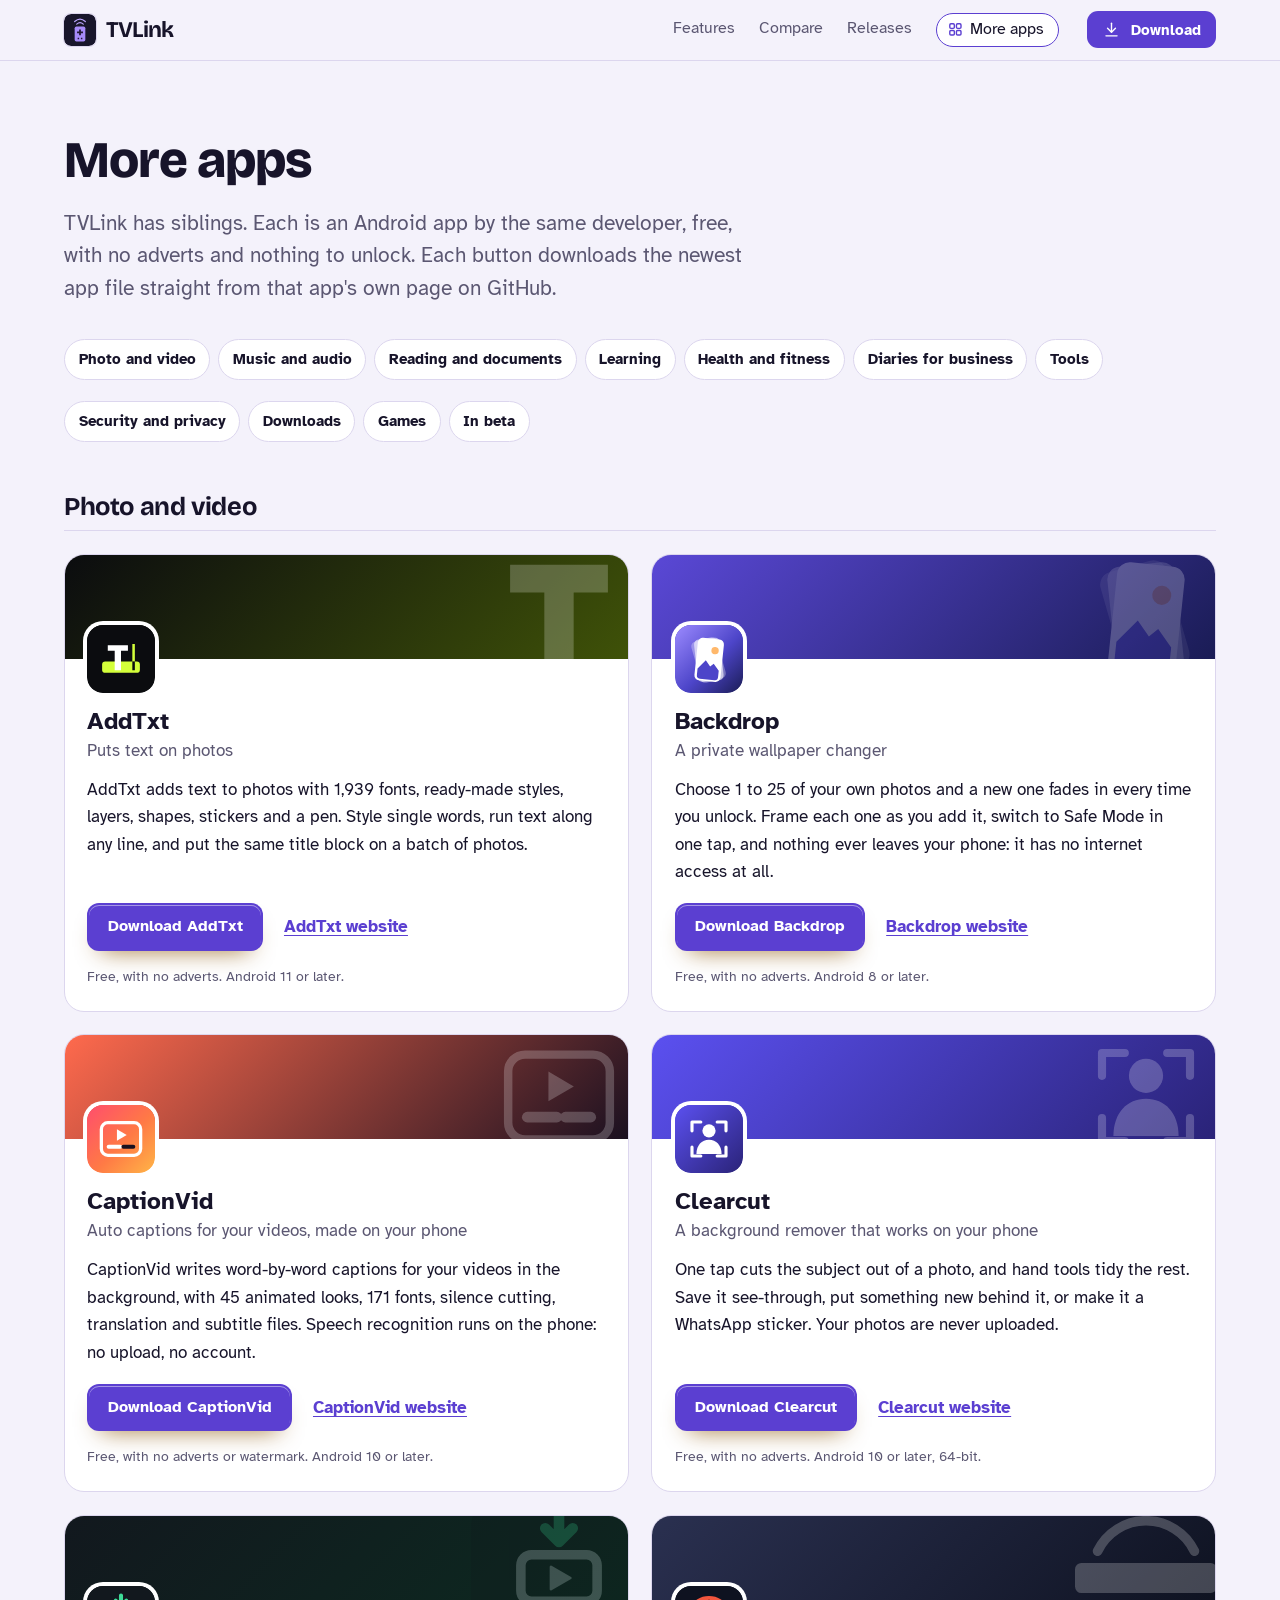
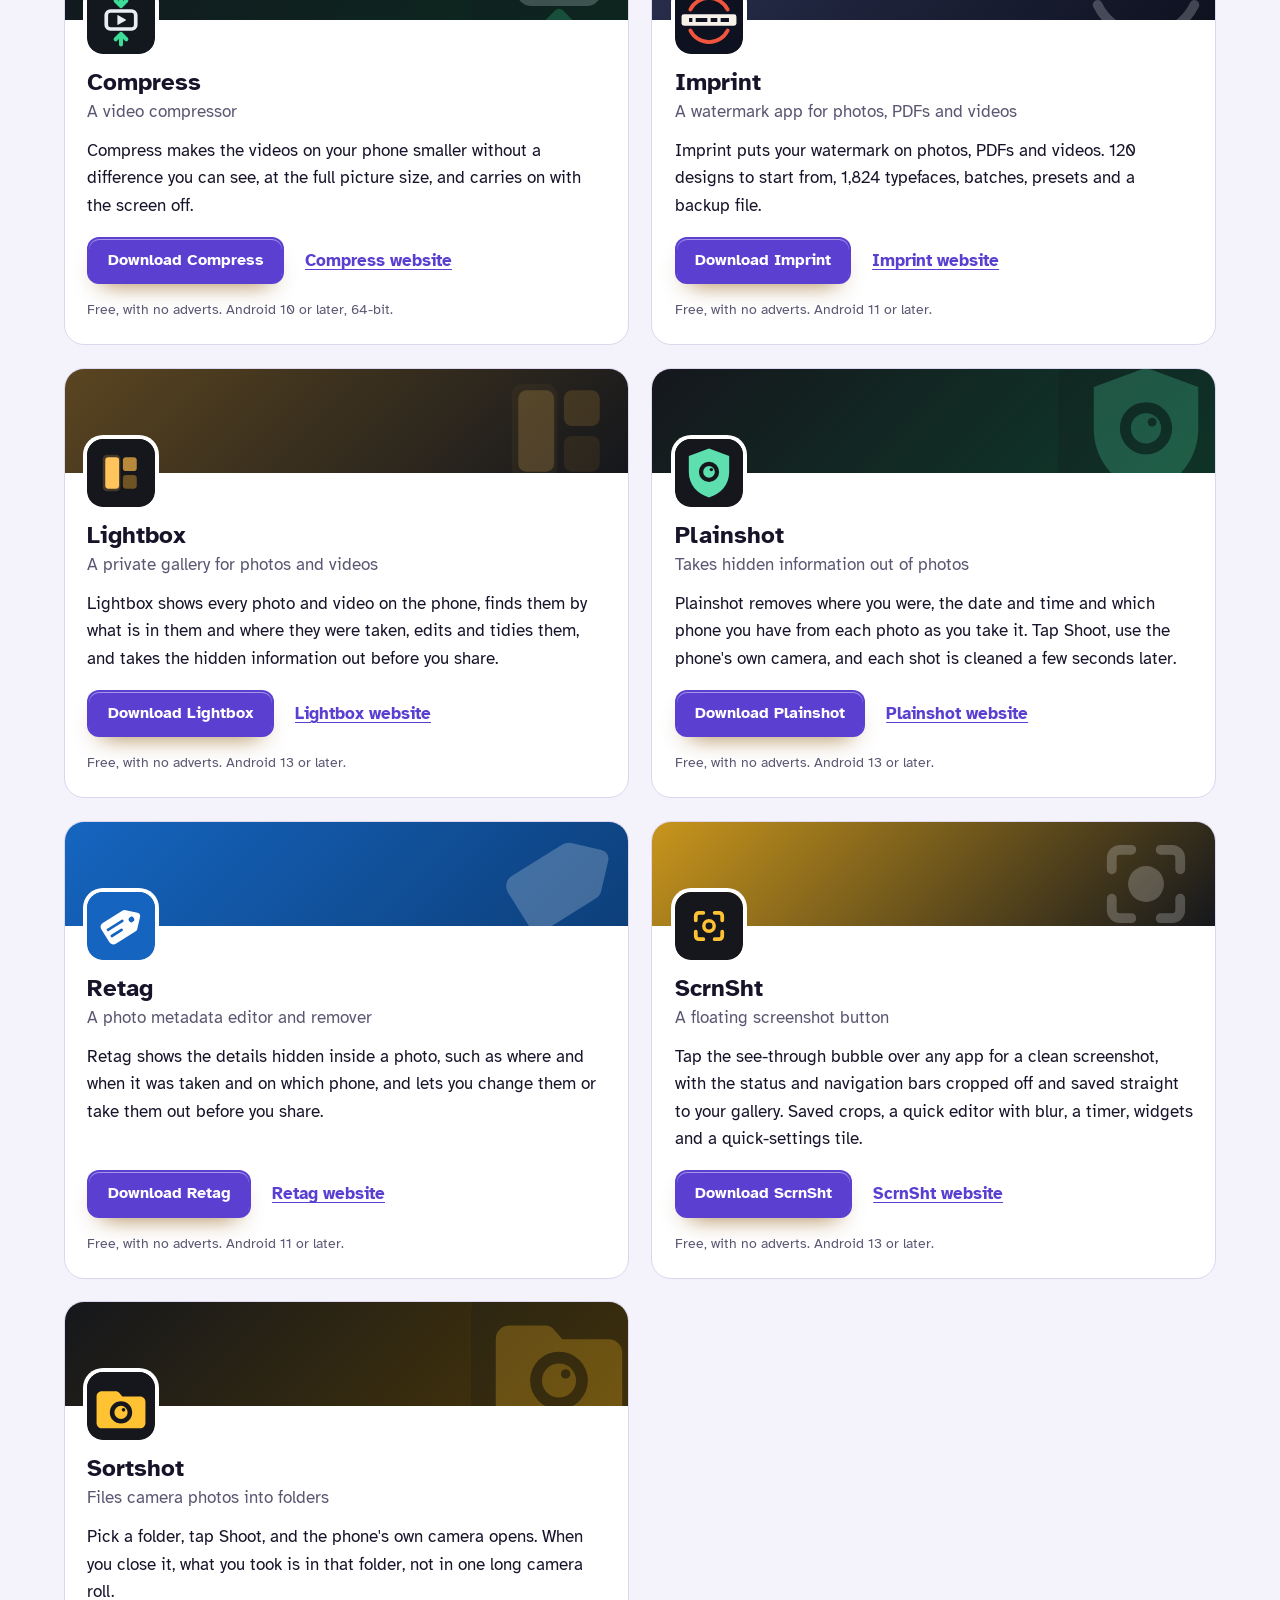
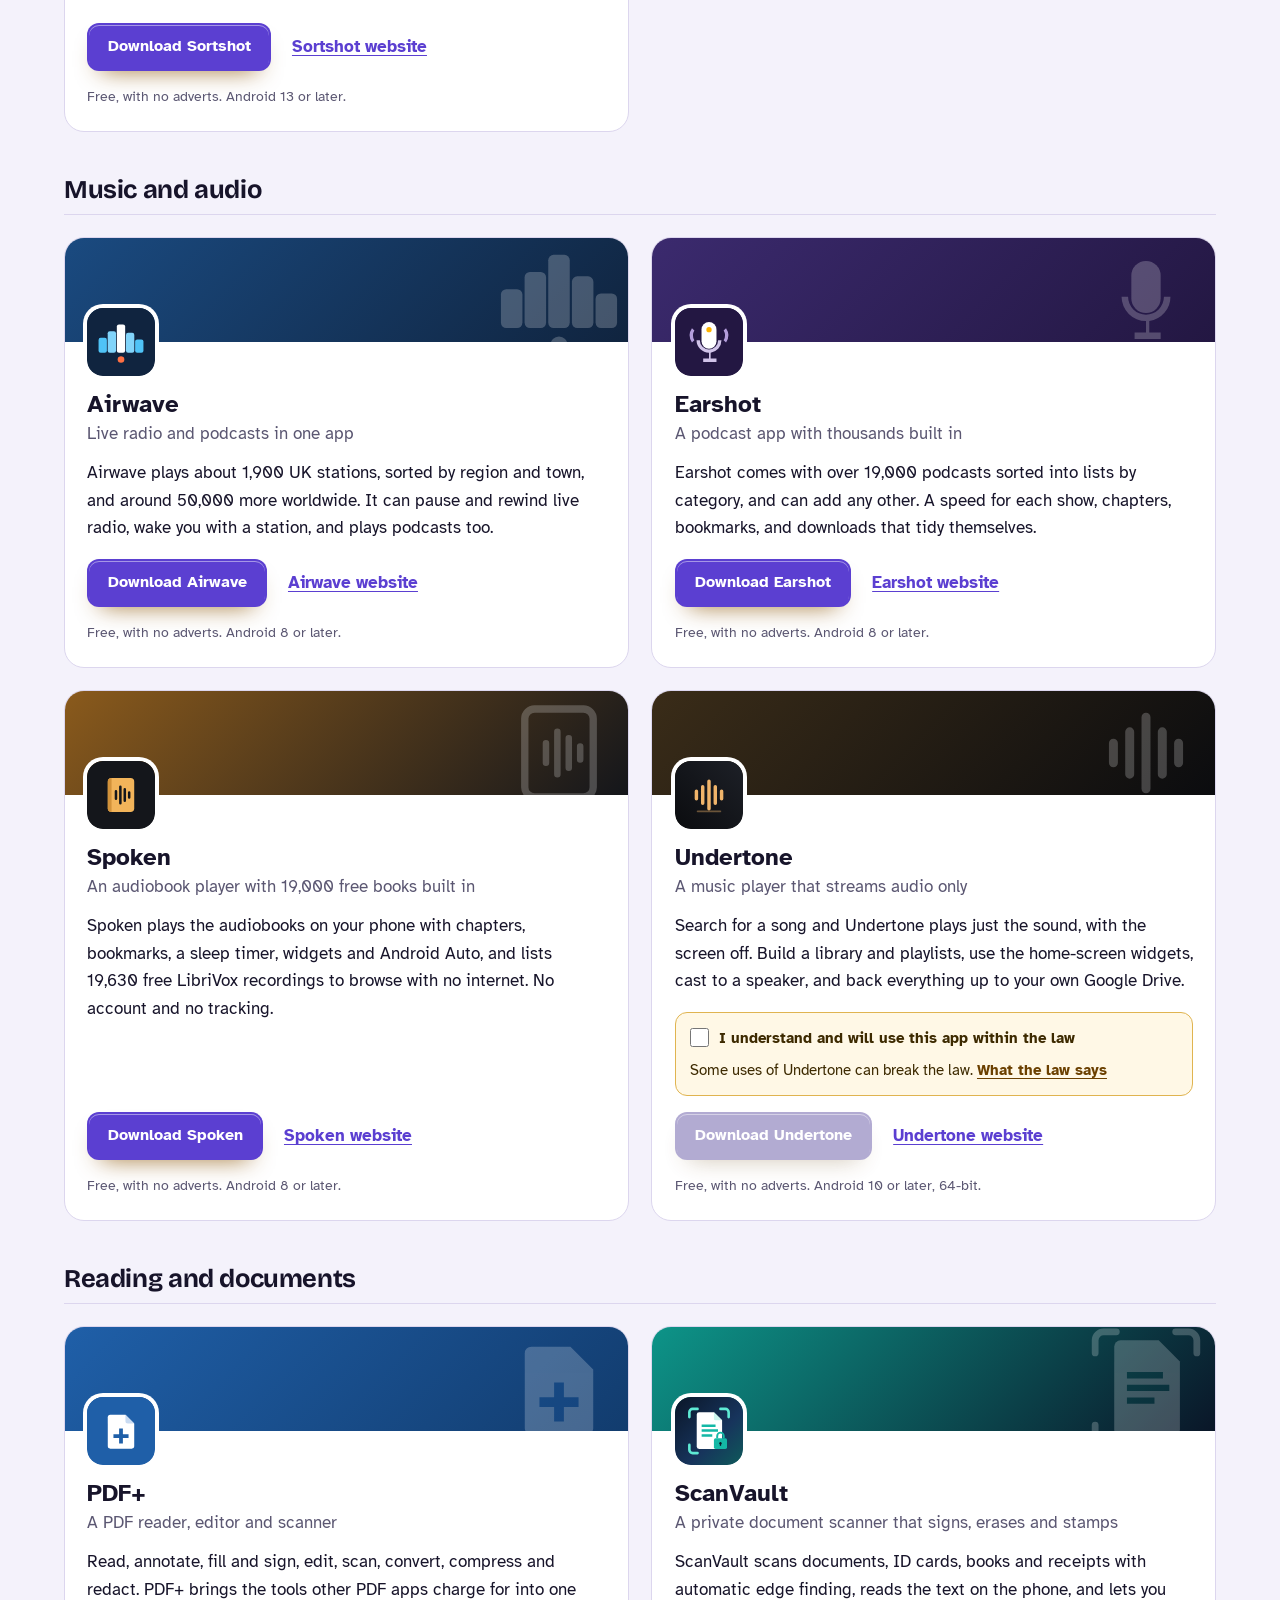
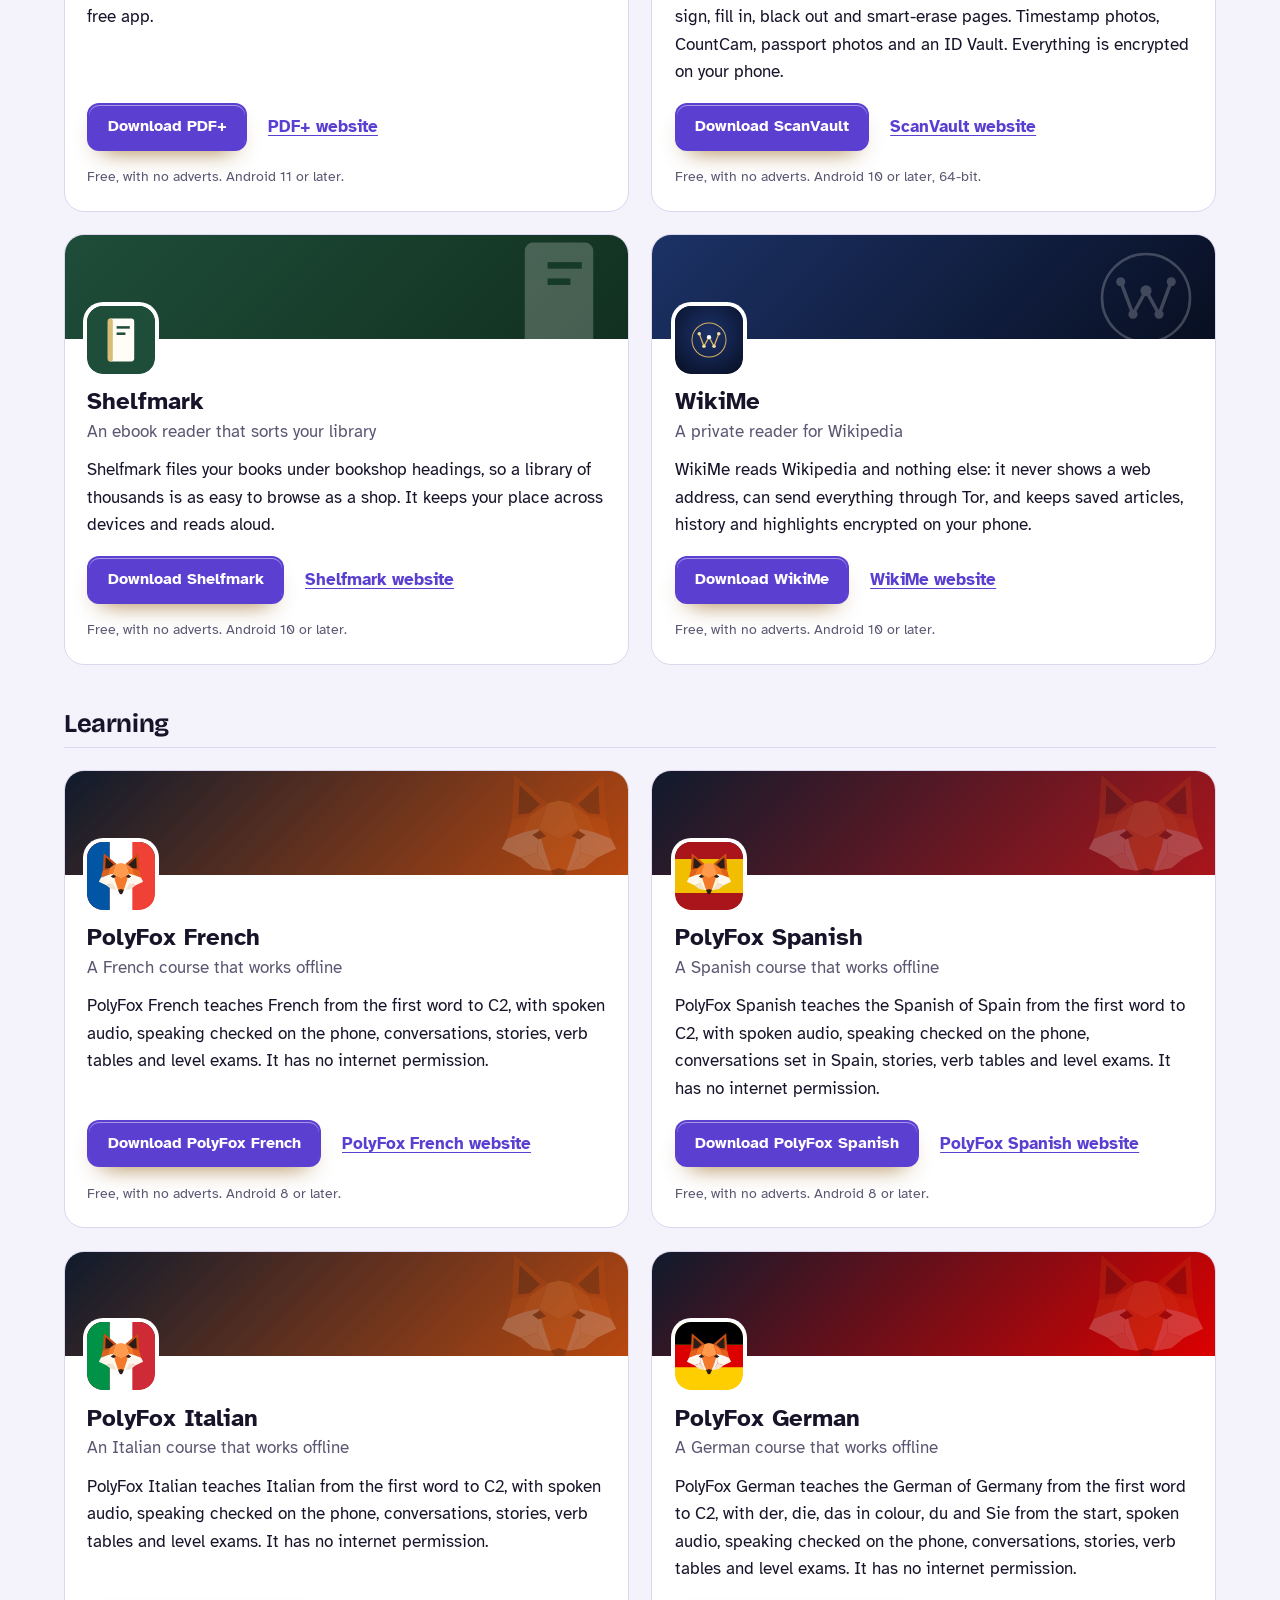
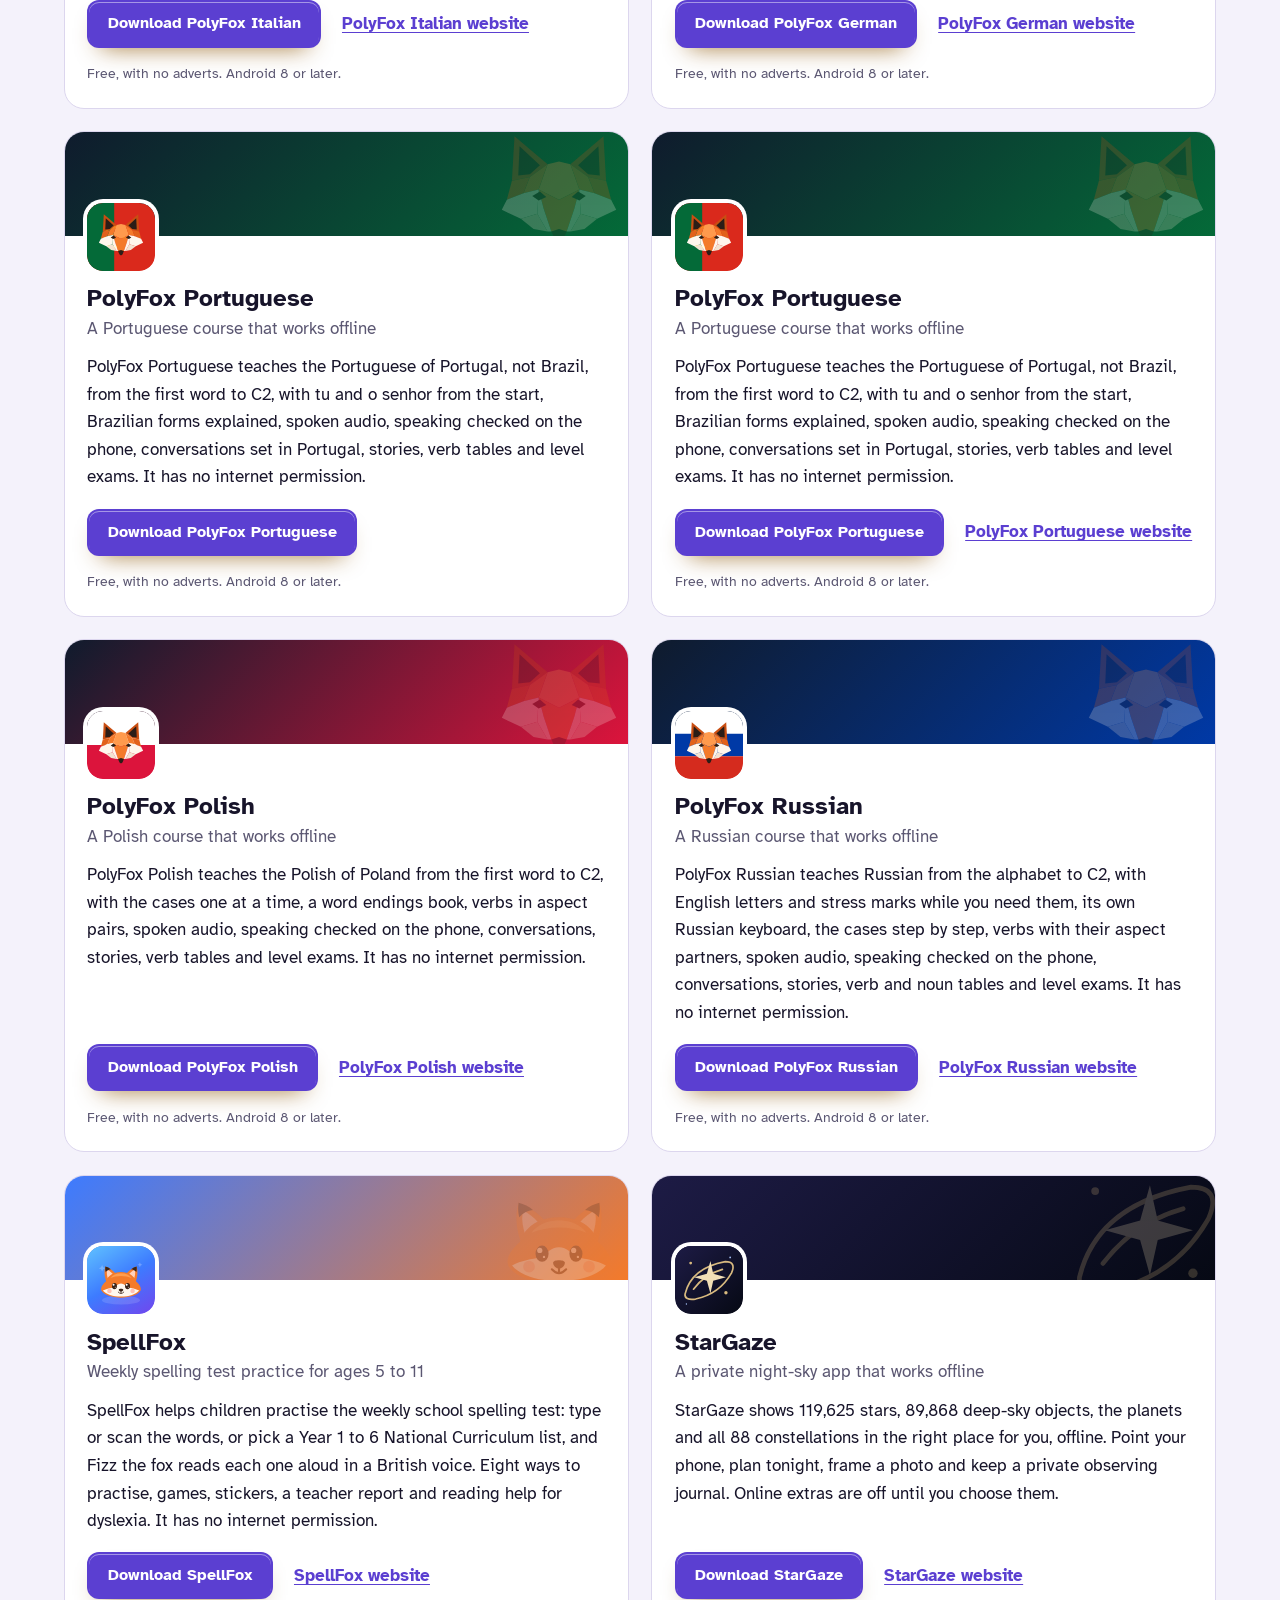
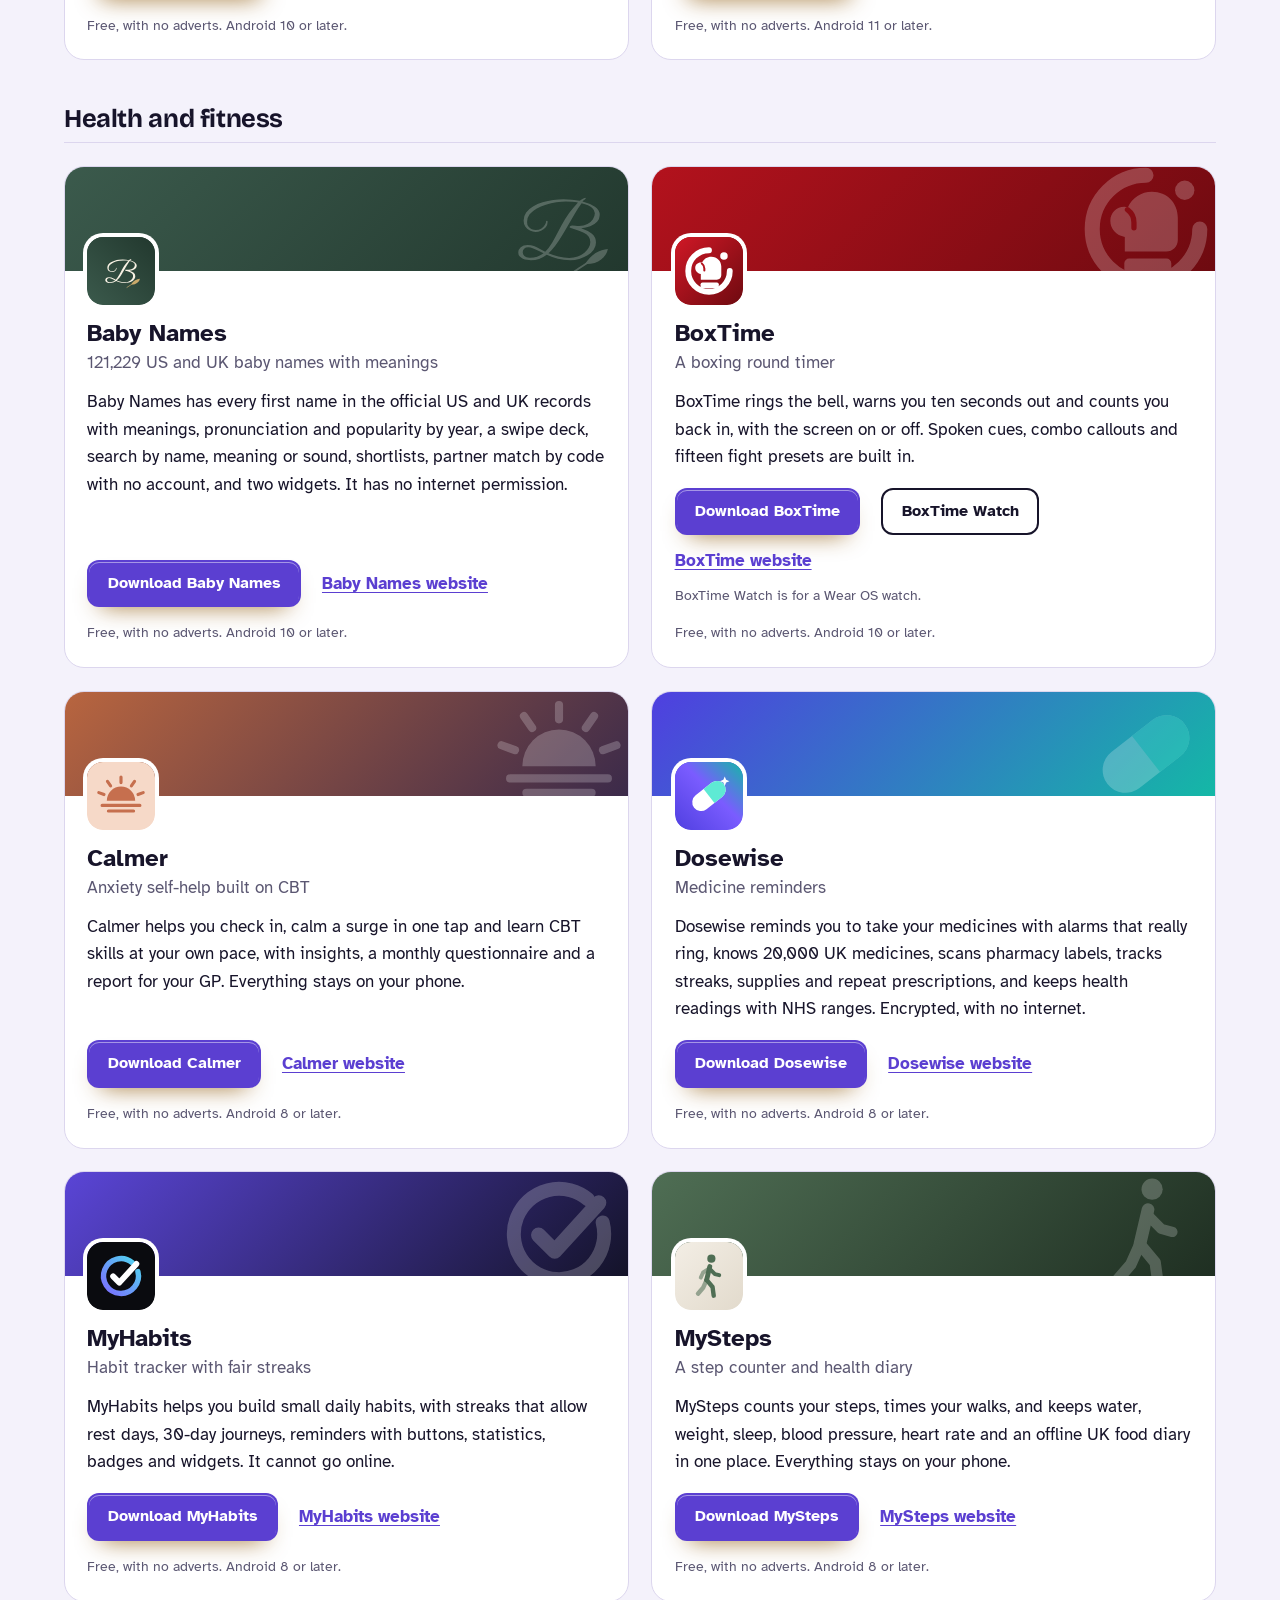
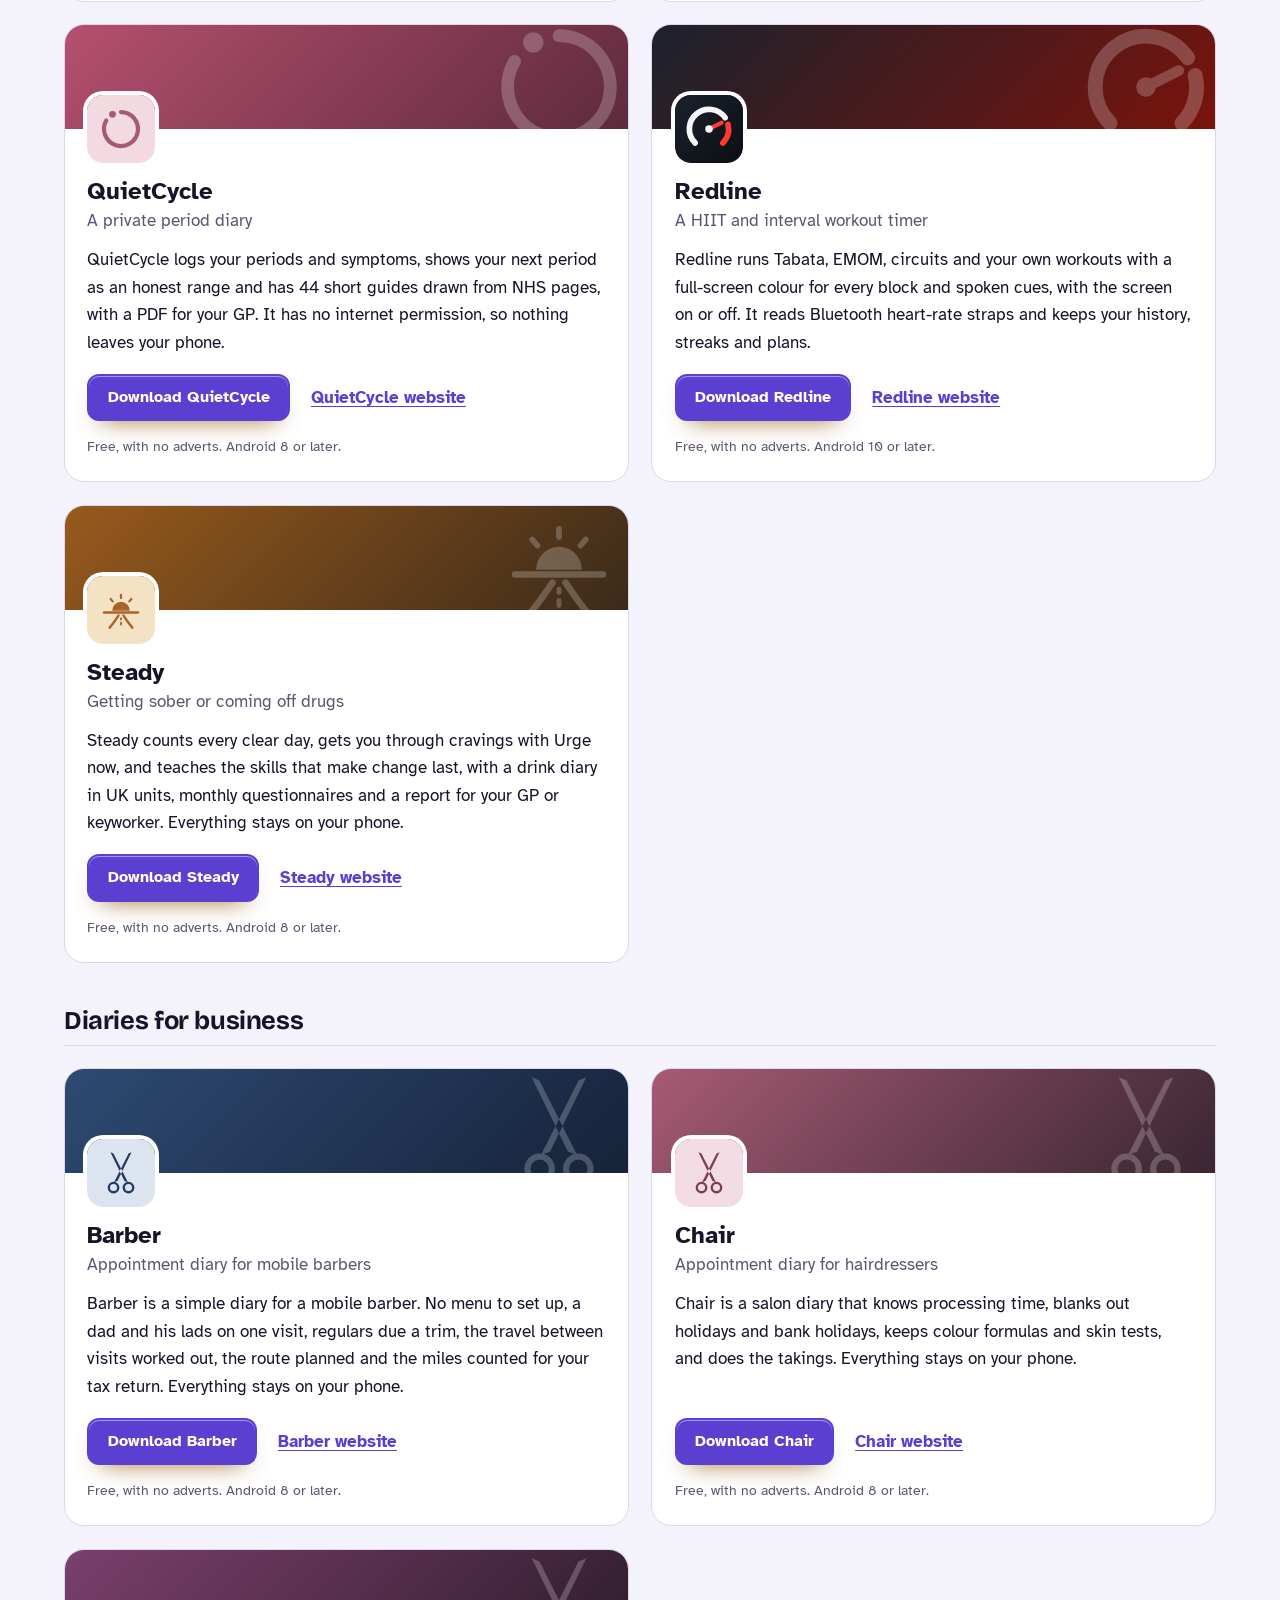
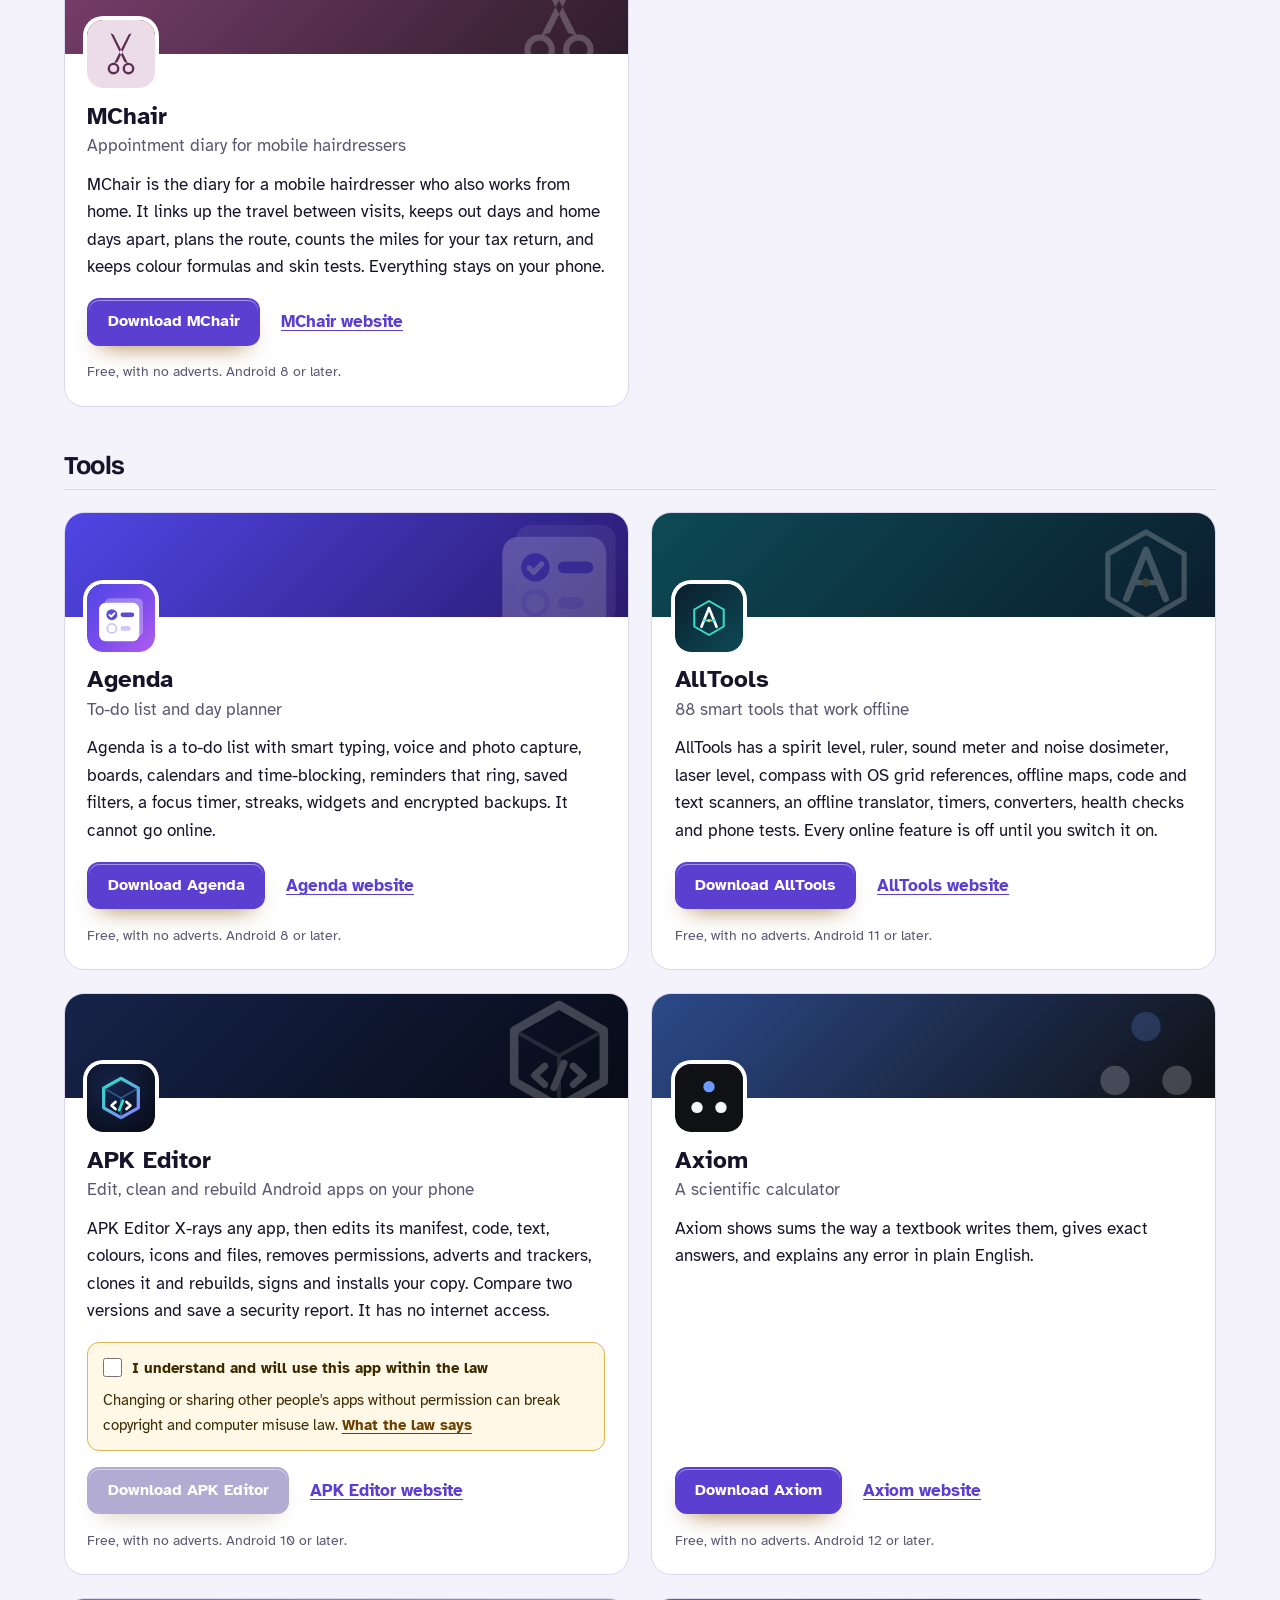
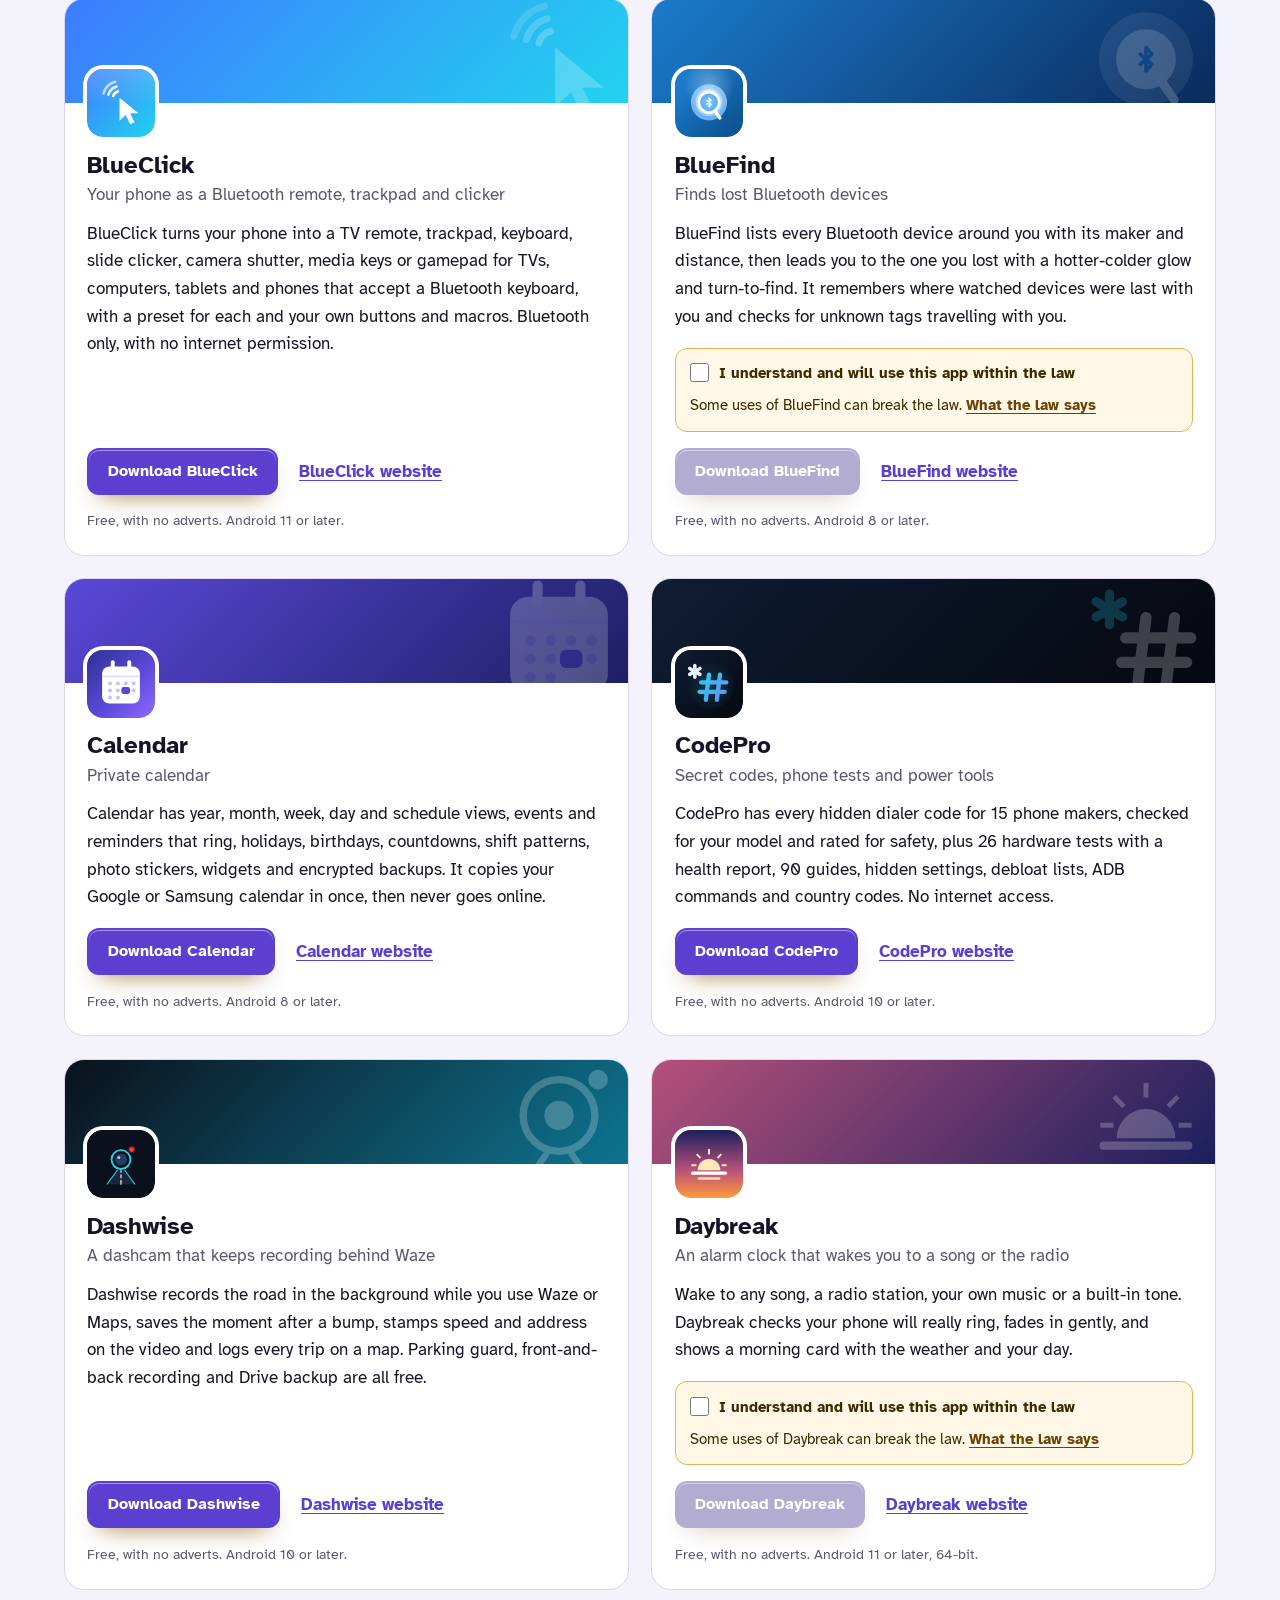
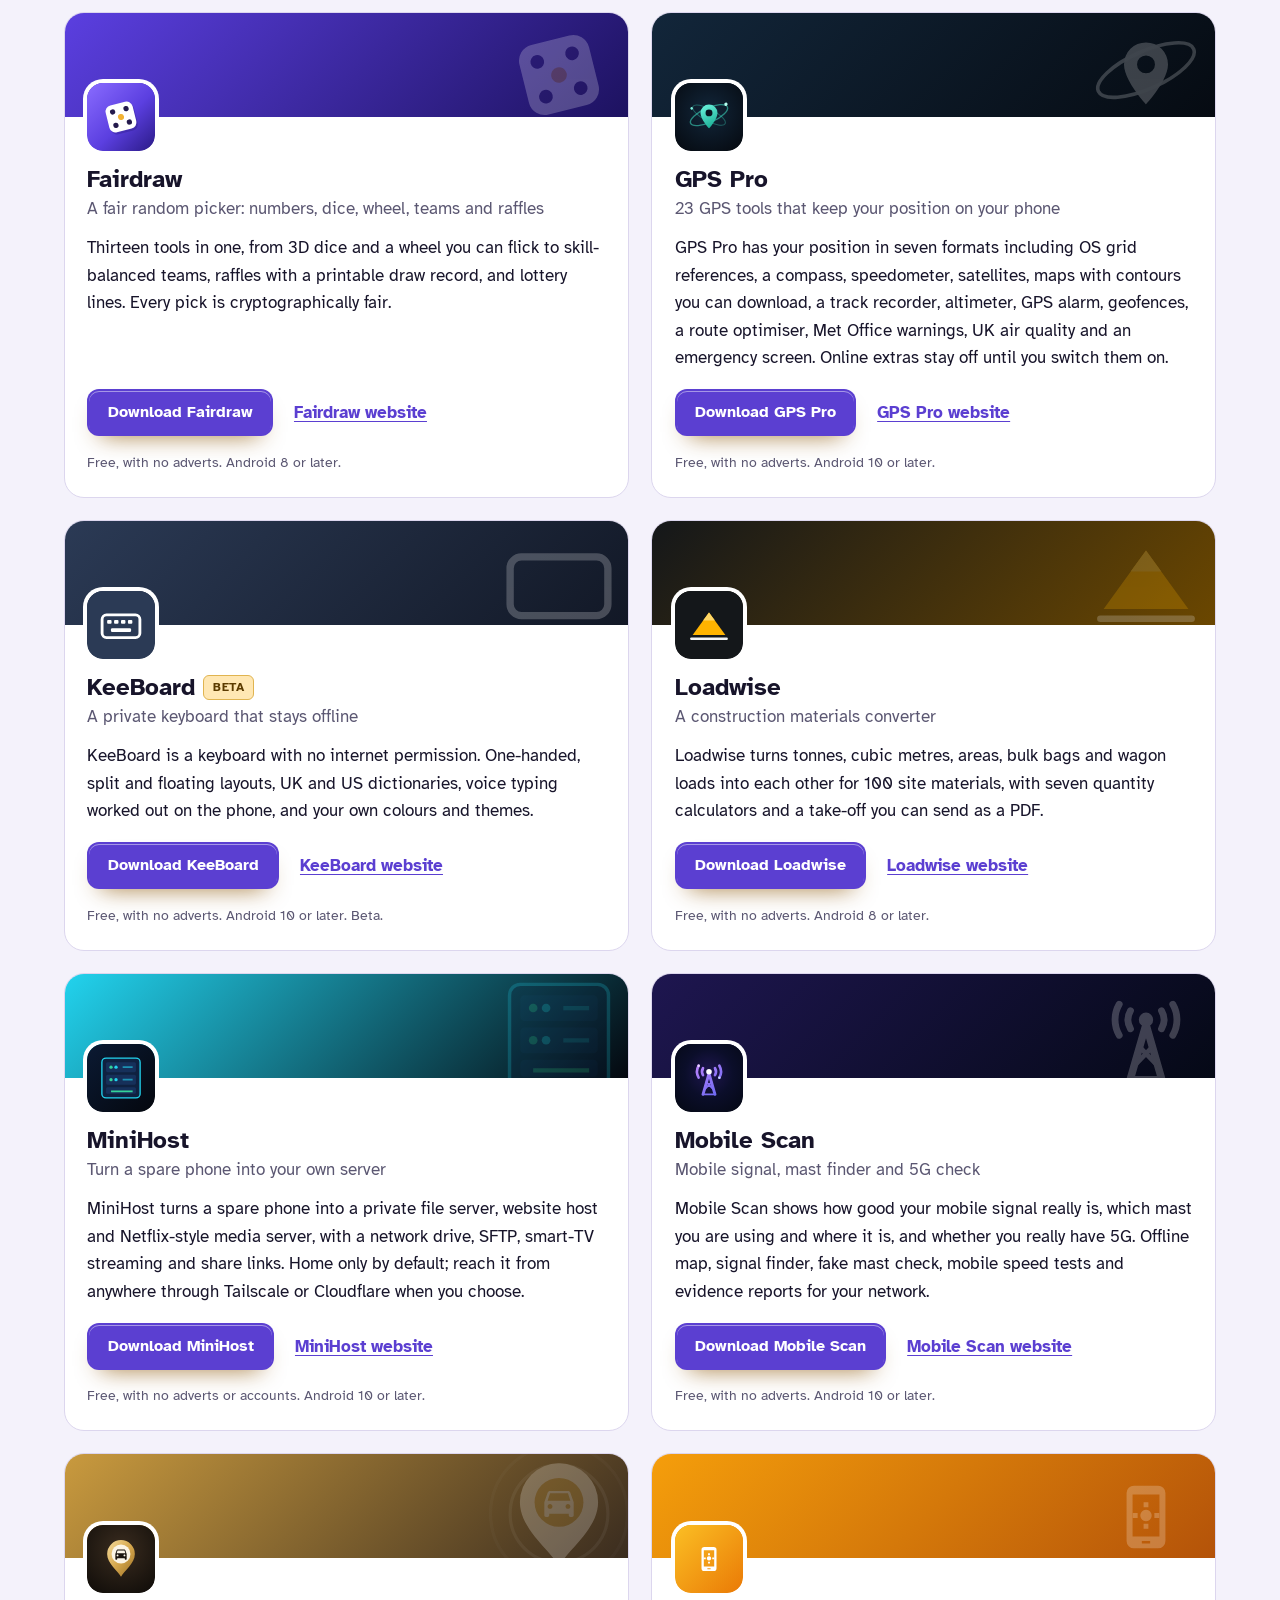
==== commit 42c993e3: "More apps: add SpellFox" ====
--- a/more-apps.html
+++ b/more-apps.html
@@ -4,7 +4,7 @@
 <meta charset="utf-8">
 <meta name="viewport" content="width=device-width, initial-scale=1">
 <title>More free Android apps from the maker of TVLink</title>
-<meta name="description" content="All 98 free Android apps from the maker of TVLink, in one list by category, each with its download and a link to its website.">
+<meta name="description" content="All 99 free Android apps from the maker of TVLink, in one list by category, each with its download and a link to its website.">
 <meta name="author" content="Jonathan Jackson">
 <link rel="canonical" href="https://customgpter.github.io/tvlink/more-apps.html">
 <meta name="theme-color" content="#f4f2fb" media="(prefers-color-scheme: light)">
@@ -12,7 +12,7 @@
 <meta property="og:type" content="website">
 <meta property="og:site_name" content="TVLink">
 <meta property="og:title" content="More free Android apps from the maker of TVLink">
-<meta property="og:description" content="All 98 free Android apps from the maker of TVLink, in one list by category, each with its download and a link to its website.">
+<meta property="og:description" content="All 99 free Android apps from the maker of TVLink, in one list by category, each with its download and a link to its website.">
 <meta property="og:url" content="https://customgpter.github.io/tvlink/more-apps.html">
 <meta property="og:image" content="https://customgpter.github.io/tvlink/assets/og.png">
 <meta property="og:image:width" content="1200">
@@ -26,7 +26,7 @@
 <link rel="preload" href="./assets/fonts/atkinson-hyperlegible-latin-400-normal.woff2" as="font" type="font/woff2" crossorigin>
 <link rel="stylesheet" href="./assets/site.css?v=1">
 <link rel="stylesheet" href="./assets/house.css?v=1">
-<script type="application/ld+json">{"@context":"https://schema.org","@type":"ItemList","name":"Apps from the maker of TVLink","url":"https://customgpter.github.io/tvlink/more-apps.html","itemListElement":[{"@type":"ListItem","position":1,"name":"AddTxt","url":"https://customgpter.github.io/addtxt/"},{"@type":"ListItem","position":2,"name":"Backdrop","url":"https://customgpter.github.io/backdrop/"},{"@type":"ListItem","position":3,"name":"CaptionVid","url":"https://customgpter.github.io/captionvid/"},{"@type":"ListItem","position":4,"name":"Clearcut","url":"https://customgpter.github.io/clearcut/"},{"@type":"ListItem","position":5,"name":"Compress","url":"https://customgpter.github.io/compress/"},{"@type":"ListItem","position":6,"name":"Imprint","url":"https://customgpter.github.io/imprint/"},{"@type":"ListItem","position":7,"name":"Lightbox","url":"https://customgpter.github.io/lightbox/"},{"@type":"ListItem","position":8,"name":"Plainshot","url":"https://customgpter.github.io/plainshot/"},{"@type":"ListItem","position":9,"name":"Retag","url":"https://customgpter.github.io/retag/"},{"@type":"ListItem","position":10,"name":"ScrnSht","url":"https://customgpter.github.io/scrnsht/"},{"@type":"ListItem","position":11,"name":"Sortshot","url":"https://customgpter.github.io/sortshot/"},{"@type":"ListItem","position":12,"name":"Airwave","url":"https://customgpter.github.io/airwave/"},{"@type":"ListItem","position":13,"name":"Earshot","url":"https://customgpter.github.io/earshot/"},{"@type":"ListItem","position":14,"name":"Spoken","url":"https://customgpter.github.io/spoken/"},{"@type":"ListItem","position":15,"name":"Undertone","url":"https://customgpter.github.io/undertone/"},{"@type":"ListItem","position":16,"name":"PDF+","url":"https://customgpter.github.io/pdfplus/"},{"@type":"ListItem","position":17,"name":"ScanVault","url":"https://customgpter.github.io/scanvault/"},{"@type":"ListItem","position":18,"name":"Shelfmark","url":"https://customgpter.github.io/shelfmark/"},{"@type":"ListItem","position":19,"name":"WikiMe","url":"https://customgpter.github.io/wikime/"},{"@type":"ListItem","position":20,"name":"PolyFox French","url":"https://customgpter.github.io/polyfox/"},{"@type":"ListItem","position":21,"name":"PolyFox German","url":"https://customgpter.github.io/polyfox-german/"},{"@type":"ListItem","position":22,"name":"PolyFox Portuguese","url":"https://customgpter.github.io/polyfox-portuguese/"},{"@type":"ListItem","position":23,"name":"PolyFox Polish","url":"https://customgpter.github.io/polyfox-polish/"},{"@type":"ListItem","position":24,"name":"PolyFox Russian","url":"https://customgpter.github.io/polyfox-russian/"},{"@type":"ListItem","position":25,"name":"StarGaze","url":"https://customgpter.github.io/stargaze/"},{"@type":"ListItem","position":26,"name":"Baby Names","url":"https://customgpter.github.io/babynames/"},{"@type":"ListItem","position":27,"name":"BoxTime","url":"https://customgpter.github.io/boxtime/"},{"@type":"ListItem","position":28,"name":"Calmer","url":"https://customgpter.github.io/calmer/"},{"@type":"ListItem","position":29,"name":"Dosewise","url":"https://customgpter.github.io/dosewise/"},{"@type":"ListItem","position":30,"name":"MyHabits","url":"https://customgpter.github.io/myhabits/"},{"@type":"ListItem","position":31,"name":"MySteps","url":"https://customgpter.github.io/mysteps/"},{"@type":"ListItem","position":32,"name":"QuietCycle","url":"https://customgpter.github.io/quietcycle/"},{"@type":"ListItem","position":33,"name":"Redline","url":"https://customgpter.github.io/redline/"},{"@type":"ListItem","position":34,"name":"Steady","url":"https://customgpter.github.io/steady/"},{"@type":"ListItem","position":35,"name":"Barber","url":"https://customgpter.github.io/barber/"},{"@type":"ListItem","position":36,"name":"Chair","url":"https://customgpter.github.io/chair/"},{"@type":"ListItem","position":37,"name":"MChair","url":"https://customgpter.github.io/mchair/"},{"@type":"ListItem","position":38,"name":"Agenda","url":"https://customgpter.github.io/agenda/"},{"@type":"ListItem","position":39,"name":"AllTools","url":"https://customgpter.github.io/alltools/"},{"@type":"ListItem","position":40,"name":"APK Editor","url":"https://customgpter.github.io/apkeditor/"},{"@type":"ListItem","position":41,"name":"Axiom","url":"https://customgpter.github.io/axiom/"},{"@type":"ListItem","position":42,"name":"BlueClick","url":"https://customgpter.github.io/blueclick/"},{"@type":"ListItem","position":43,"name":"BlueFind","url":"https://customgpter.github.io/bluefind/"},{"@type":"ListItem","position":44,"name":"Calendar","url":"https://customgpter.github.io/calendar/"},{"@type":"ListItem","position":45,"name":"CodePro","url":"https://customgpter.github.io/codepro/"},{"@type":"ListItem","position":46,"name":"Dashwise","url":"https://customgpter.github.io/dashwise/"},{"@type":"ListItem","position":47,"name":"Daybreak","url":"https://customgpter.github.io/daybreak/"},{"@type":"ListItem","position":48,"name":"Fairdraw","url":"https://customgpter.github.io/fairdraw/"},{"@type":"ListItem","position":49,"name":"GPS Pro","url":"https://customgpter.github.io/gpspro/"},{"@type":"ListItem","position":50,"name":"KeeBoard","url":"https://customgpter.github.io/keeboard/"},{"@type":"ListItem","position":51,"name":"Loadwise","url":"https://customgpter.github.io/loadwise/"},{"@type":"ListItem","position":52,"name":"MiniHost","url":"https://customgpter.github.io/minihost/"},{"@type":"ListItem","position":53,"name":"Mobile Scan","url":"https://customgpter.github.io/mobilescan/"},{"@type":"ListItem","position":54,"name":"Parkwise","url":"https://customgpter.github.io/parkwise/"},{"@type":"ListItem","position":55,"name":"Pocketmind","url":"https://customgpter.github.io/pocketmind/"},{"@type":"ListItem","position":56,"name":"Refine","url":"https://customgpter.github.io/refine/"},{"@type":"ListItem","position":57,"name":"Shiftwise","url":"https://customgpter.github.io/shiftwise/"},{"@type":"ListItem","position":58,"name":"SimpleCalc","url":"https://customgpter.github.io/simplecalc/"},{"@type":"ListItem","position":59,"name":"Skyline","url":"https://customgpter.github.io/skyline/"},{"@type":"ListItem","position":60,"name":"Slipway","url":"https://customgpter.github.io/slipway/"},{"@type":"ListItem","position":61,"name":"Tagger","url":"https://customgpter.github.io/tagger/"},{"@type":"ListItem","position":62,"name":"TotalClean","url":"https://customgpter.github.io/totalclean/"},{"@type":"ListItem","position":63,"name":"TVLink","url":"https://customgpter.github.io/tvlink/"},{"@type":"ListItem","position":64,"name":"Unbox","url":"https://customgpter.github.io/unbox/"},{"@type":"ListItem","position":65,"name":"WhatsKeep","url":"https://customgpter.github.io/whatskeep/"},{"@type":"ListItem","position":66,"name":"WiFi Scan","url":"https://customgpter.github.io/wifiscan/"},{"@type":"ListItem","position":67,"name":"Auditly","url":"https://customgpter.github.io/auditly/"},{"@type":"ListItem","position":68,"name":"Backchannel","url":"https://customgpter.github.io/backchannel/"},{"@type":"ListItem","position":69,"name":"ENotes","url":"https://customgpter.github.io/enotes/"},{"@type":"ListItem","position":70,"name":"FindMe","url":"https://customgpter.github.io/findme/"},{"@type":"ListItem","position":71,"name":"iLock","url":"https://customgpter.github.io/ilock/"},{"@type":"ListItem","position":72,"name":"ImSafe","url":"https://customgpter.github.io/imsafe/"},{"@type":"ListItem","position":73,"name":"IShred","url":"https://customgpter.github.io/ishred/"},{"@type":"ListItem","position":74,"name":"LockBox","url":"https://customgpter.github.io/lockbox/"},{"@type":"ListItem","position":75,"name":"PassVault","url":"https://customgpter.github.io/passvault/"},{"@type":"ListItem","position":76,"name":"SpyFind","url":"https://customgpter.github.io/spyfind/"},{"@type":"ListItem","position":77,"name":"TextWipe","url":"https://customgpter.github.io/textwipe/"},{"@type":"ListItem","position":78,"name":"Tracewire","url":"https://customgpter.github.io/tracewire/"},{"@type":"ListItem","position":79,"name":"Vigil","url":"https://customgpter.github.io/vigil/"},{"@type":"ListItem","position":80,"name":"Grab","url":"https://customgpter.github.io/grab/"},{"@type":"ListItem","position":81,"name":"Swarm","url":"https://customgpter.github.io/swarm/"},{"@type":"ListItem","position":82,"name":"Plane Games","url":"https://customgpter.github.io/plane-games/"},{"@type":"ListItem","position":83,"name":"Ninefold","url":"https://customgpter.github.io/ninefold/"},{"@type":"ListItem","position":84,"name":"Cubewise","url":"https://customgpter.github.io/cubewise/"},{"@type":"ListItem","position":85,"name":"Tilewise","url":"https://customgpter.github.io/tilewise/"},{"@type":"ListItem","position":86,"name":"Letterwise","url":"https://customgpter.github.io/letterwise/"},{"@type":"ListItem","position":87,"name":"Kingside","url":"https://customgpter.github.io/kingside/"},{"@type":"ListItem","position":88,"name":"Deckhand","url":"https://customgpter.github.io/deckhand/"},{"@type":"ListItem","position":89,"name":"SNESForge","url":"https://customgpter.github.io/snesforge/"},{"@type":"ListItem","position":90,"name":"Fame Boy","url":"https://customgpter.github.io/fameboy/"},{"@type":"ListItem","position":91,"name":"PSPPro","url":"https://customgpter.github.io/psppro/"},{"@type":"ListItem","position":92,"name":"MegaGen","url":"https://customgpter.github.io/megagen/"},{"@type":"ListItem","position":93,"name":"QVR","url":"https://customgpter.github.io/qvr/"},{"@type":"ListItem","position":94,"name":"QVR Watch","url":"https://customgpter.github.io/qvr-watch/"},{"@type":"ListItem","position":95,"name":"QVRLite","url":"https://customgpter.github.io/qvrlite/"},{"@type":"ListItem","position":96,"name":"Onionz","url":"https://customgpter.github.io/onionz/"},{"@type":"ListItem","position":97,"name":"OnionzWeb","url":"https://customgpter.github.io/onionzweb/"}]}</script>
+<script type="application/ld+json">{"@context":"https://schema.org","@type":"ItemList","name":"Apps from the maker of TVLink","url":"https://customgpter.github.io/tvlink/more-apps.html","itemListElement":[{"@type":"ListItem","position":1,"name":"AddTxt","url":"https://customgpter.github.io/addtxt/"},{"@type":"ListItem","position":2,"name":"Backdrop","url":"https://customgpter.github.io/backdrop/"},{"@type":"ListItem","position":3,"name":"CaptionVid","url":"https://customgpter.github.io/captionvid/"},{"@type":"ListItem","position":4,"name":"Clearcut","url":"https://customgpter.github.io/clearcut/"},{"@type":"ListItem","position":5,"name":"Compress","url":"https://customgpter.github.io/compress/"},{"@type":"ListItem","position":6,"name":"Imprint","url":"https://customgpter.github.io/imprint/"},{"@type":"ListItem","position":7,"name":"Lightbox","url":"https://customgpter.github.io/lightbox/"},{"@type":"ListItem","position":8,"name":"Plainshot","url":"https://customgpter.github.io/plainshot/"},{"@type":"ListItem","position":9,"name":"Retag","url":"https://customgpter.github.io/retag/"},{"@type":"ListItem","position":10,"name":"ScrnSht","url":"https://customgpter.github.io/scrnsht/"},{"@type":"ListItem","position":11,"name":"Sortshot","url":"https://customgpter.github.io/sortshot/"},{"@type":"ListItem","position":12,"name":"Airwave","url":"https://customgpter.github.io/airwave/"},{"@type":"ListItem","position":13,"name":"Earshot","url":"https://customgpter.github.io/earshot/"},{"@type":"ListItem","position":14,"name":"Spoken","url":"https://customgpter.github.io/spoken/"},{"@type":"ListItem","position":15,"name":"Undertone","url":"https://customgpter.github.io/undertone/"},{"@type":"ListItem","position":16,"name":"PDF+","url":"https://customgpter.github.io/pdfplus/"},{"@type":"ListItem","position":17,"name":"ScanVault","url":"https://customgpter.github.io/scanvault/"},{"@type":"ListItem","position":18,"name":"Shelfmark","url":"https://customgpter.github.io/shelfmark/"},{"@type":"ListItem","position":19,"name":"WikiMe","url":"https://customgpter.github.io/wikime/"},{"@type":"ListItem","position":20,"name":"PolyFox French","url":"https://customgpter.github.io/polyfox/"},{"@type":"ListItem","position":21,"name":"PolyFox German","url":"https://customgpter.github.io/polyfox-german/"},{"@type":"ListItem","position":22,"name":"PolyFox Portuguese","url":"https://customgpter.github.io/polyfox-portuguese/"},{"@type":"ListItem","position":23,"name":"PolyFox Polish","url":"https://customgpter.github.io/polyfox-polish/"},{"@type":"ListItem","position":24,"name":"PolyFox Russian","url":"https://customgpter.github.io/polyfox-russian/"},{"@type":"ListItem","position":25,"name":"SpellFox","url":"https://customgpter.github.io/spellfox/"},{"@type":"ListItem","position":26,"name":"StarGaze","url":"https://customgpter.github.io/stargaze/"},{"@type":"ListItem","position":27,"name":"Baby Names","url":"https://customgpter.github.io/babynames/"},{"@type":"ListItem","position":28,"name":"BoxTime","url":"https://customgpter.github.io/boxtime/"},{"@type":"ListItem","position":29,"name":"Calmer","url":"https://customgpter.github.io/calmer/"},{"@type":"ListItem","position":30,"name":"Dosewise","url":"https://customgpter.github.io/dosewise/"},{"@type":"ListItem","position":31,"name":"MyHabits","url":"https://customgpter.github.io/myhabits/"},{"@type":"ListItem","position":32,"name":"MySteps","url":"https://customgpter.github.io/mysteps/"},{"@type":"ListItem","position":33,"name":"QuietCycle","url":"https://customgpter.github.io/quietcycle/"},{"@type":"ListItem","position":34,"name":"Redline","url":"https://customgpter.github.io/redline/"},{"@type":"ListItem","position":35,"name":"Steady","url":"https://customgpter.github.io/steady/"},{"@type":"ListItem","position":36,"name":"Barber","url":"https://customgpter.github.io/barber/"},{"@type":"ListItem","position":37,"name":"Chair","url":"https://customgpter.github.io/chair/"},{"@type":"ListItem","position":38,"name":"MChair","url":"https://customgpter.github.io/mchair/"},{"@type":"ListItem","position":39,"name":"Agenda","url":"https://customgpter.github.io/agenda/"},{"@type":"ListItem","position":40,"name":"AllTools","url":"https://customgpter.github.io/alltools/"},{"@type":"ListItem","position":41,"name":"APK Editor","url":"https://customgpter.github.io/apkeditor/"},{"@type":"ListItem","position":42,"name":"Axiom","url":"https://customgpter.github.io/axiom/"},{"@type":"ListItem","position":43,"name":"BlueClick","url":"https://customgpter.github.io/blueclick/"},{"@type":"ListItem","position":44,"name":"BlueFind","url":"https://customgpter.github.io/bluefind/"},{"@type":"ListItem","position":45,"name":"Calendar","url":"https://customgpter.github.io/calendar/"},{"@type":"ListItem","position":46,"name":"CodePro","url":"https://customgpter.github.io/codepro/"},{"@type":"ListItem","position":47,"name":"Dashwise","url":"https://customgpter.github.io/dashwise/"},{"@type":"ListItem","position":48,"name":"Daybreak","url":"https://customgpter.github.io/daybreak/"},{"@type":"ListItem","position":49,"name":"Fairdraw","url":"https://customgpter.github.io/fairdraw/"},{"@type":"ListItem","position":50,"name":"GPS Pro","url":"https://customgpter.github.io/gpspro/"},{"@type":"ListItem","position":51,"name":"KeeBoard","url":"https://customgpter.github.io/keeboard/"},{"@type":"ListItem","position":52,"name":"Loadwise","url":"https://customgpter.github.io/loadwise/"},{"@type":"ListItem","position":53,"name":"MiniHost","url":"https://customgpter.github.io/minihost/"},{"@type":"ListItem","position":54,"name":"Mobile Scan","url":"https://customgpter.github.io/mobilescan/"},{"@type":"ListItem","position":55,"name":"Parkwise","url":"https://customgpter.github.io/parkwise/"},{"@type":"ListItem","position":56,"name":"Pocketmind","url":"https://customgpter.github.io/pocketmind/"},{"@type":"ListItem","position":57,"name":"Refine","url":"https://customgpter.github.io/refine/"},{"@type":"ListItem","position":58,"name":"Shiftwise","url":"https://customgpter.github.io/shiftwise/"},{"@type":"ListItem","position":59,"name":"SimpleCalc","url":"https://customgpter.github.io/simplecalc/"},{"@type":"ListItem","position":60,"name":"Skyline","url":"https://customgpter.github.io/skyline/"},{"@type":"ListItem","position":61,"name":"Slipway","url":"https://customgpter.github.io/slipway/"},{"@type":"ListItem","position":62,"name":"Tagger","url":"https://customgpter.github.io/tagger/"},{"@type":"ListItem","position":63,"name":"TotalClean","url":"https://customgpter.github.io/totalclean/"},{"@type":"ListItem","position":64,"name":"TVLink","url":"https://customgpter.github.io/tvlink/"},{"@type":"ListItem","position":65,"name":"Unbox","url":"https://customgpter.github.io/unbox/"},{"@type":"ListItem","position":66,"name":"WhatsKeep","url":"https://customgpter.github.io/whatskeep/"},{"@type":"ListItem","position":67,"name":"WiFi Scan","url":"https://customgpter.github.io/wifiscan/"},{"@type":"ListItem","position":68,"name":"Auditly","url":"https://customgpter.github.io/auditly/"},{"@type":"ListItem","position":69,"name":"Backchannel","url":"https://customgpter.github.io/backchannel/"},{"@type":"ListItem","position":70,"name":"ENotes","url":"https://customgpter.github.io/enotes/"},{"@type":"ListItem","position":71,"name":"FindMe","url":"https://customgpter.github.io/findme/"},{"@type":"ListItem","position":72,"name":"iLock","url":"https://customgpter.github.io/ilock/"},{"@type":"ListItem","position":73,"name":"ImSafe","url":"https://customgpter.github.io/imsafe/"},{"@type":"ListItem","position":74,"name":"IShred","url":"https://customgpter.github.io/ishred/"},{"@type":"ListItem","position":75,"name":"LockBox","url":"https://customgpter.github.io/lockbox/"},{"@type":"ListItem","position":76,"name":"PassVault","url":"https://customgpter.github.io/passvault/"},{"@type":"ListItem","position":77,"name":"SpyFind","url":"https://customgpter.github.io/spyfind/"},{"@type":"ListItem","position":78,"name":"TextWipe","url":"https://customgpter.github.io/textwipe/"},{"@type":"ListItem","position":79,"name":"Tracewire","url":"https://customgpter.github.io/tracewire/"},{"@type":"ListItem","position":80,"name":"Vigil","url":"https://customgpter.github.io/vigil/"},{"@type":"ListItem","position":81,"name":"Grab","url":"https://customgpter.github.io/grab/"},{"@type":"ListItem","position":82,"name":"Swarm","url":"https://customgpter.github.io/swarm/"},{"@type":"ListItem","position":83,"name":"Plane Games","url":"https://customgpter.github.io/plane-games/"},{"@type":"ListItem","position":84,"name":"Ninefold","url":"https://customgpter.github.io/ninefold/"},{"@type":"ListItem","position":85,"name":"Cubewise","url":"https://customgpter.github.io/cubewise/"},{"@type":"ListItem","position":86,"name":"Tilewise","url":"https://customgpter.github.io/tilewise/"},{"@type":"ListItem","position":87,"name":"Letterwise","url":"https://customgpter.github.io/letterwise/"},{"@type":"ListItem","position":88,"name":"Kingside","url":"https://customgpter.github.io/kingside/"},{"@type":"ListItem","position":89,"name":"Deckhand","url":"https://customgpter.github.io/deckhand/"},{"@type":"ListItem","position":90,"name":"SNESForge","url":"https://customgpter.github.io/snesforge/"},{"@type":"ListItem","position":91,"name":"Fame Boy","url":"https://customgpter.github.io/fameboy/"},{"@type":"ListItem","position":92,"name":"PSPPro","url":"https://customgpter.github.io/psppro/"},{"@type":"ListItem","position":93,"name":"MegaGen","url":"https://customgpter.github.io/megagen/"},{"@type":"ListItem","position":94,"name":"QVR","url":"https://customgpter.github.io/qvr/"},{"@type":"ListItem","position":95,"name":"QVR Watch","url":"https://customgpter.github.io/qvr-watch/"},{"@type":"ListItem","position":96,"name":"QVRLite","url":"https://customgpter.github.io/qvrlite/"},{"@type":"ListItem","position":97,"name":"Onionz","url":"https://customgpter.github.io/onionz/"},{"@type":"ListItem","position":98,"name":"OnionzWeb","url":"https://customgpter.github.io/onionzweb/"}]}</script>
 <link rel="stylesheet" href="./assets/apps-list.css?v=1">
 <script src="./assets/apps-list.js?v=1" defer></script>
 </head>
@@ -70,7 +70,7 @@
 <div class="mapps-group" role="group" aria-labelledby="apps-learning"><h2 class="mapps-cat" id="apps-learning">Learning</h2>
 <ul class="mapps"><li class="mapp" style="--b:#0f1b2d;--b2:#b8480f"><div class="mapp-cover" aria-hidden="true"><svg viewBox="0 0 108 108"><polygon fill="#C94E12" points="26.7,17.9 47.0,35.1 36.1,42.9 25.1,45.2"/><polygon fill="#C94E12" points="82.9,45.2 71.9,42.9 61.0,35.1 81.3,17.9"/><polygon fill="#2B1D17" points="29.8,24.1 42.3,35.8 36.1,41.3 29.0,42.1"/><polygon fill="#2B1D17" points="79.0,42.1 71.9,41.3 65.7,35.8 78.2,24.1"/><polygon fill="#FF9A4D" points="54.0,33.5 47.0,35.1 41.5,50.7 54.0,56.9"/><polygon fill="#FF9A4D" points="54.0,56.9 66.5,50.7 61.0,35.1 54.0,33.5"/><polygon fill="#F47A2A" points="47.0,35.1 36.1,42.9 32.2,53.0 41.5,50.7"/><polygon fill="#F47A2A" points="66.5,50.7 75.8,53.0 71.9,42.9 61.0,35.1"/><polygon fill="#E2611A" points="36.1,42.9 25.1,45.2 22.0,56.9 32.2,53.0"/><polygon fill="#E2611A" points="75.8,53.0 86.0,56.9 82.9,45.2 71.9,42.9"/><polygon fill="#FFF6EC" points="32.2,53.0 22.0,56.9 18.9,63.1 30.6,68.6 40.7,65.5 41.5,50.7"/><polygon fill="#FFF6EC" points="66.5,50.7 67.3,65.5 77.4,68.6 89.1,63.1 86.0,56.9 75.8,53.0"/><polygon fill="#F3E3D2" points="30.6,68.6 40.7,65.5 47.0,76.4 38.4,74.8"/><polygon fill="#F3E3D2" points="69.6,74.8 61.0,76.4 67.3,65.5 77.4,68.6"/><polygon fill="#F47A2A" points="41.5,50.7 54.0,56.9 54.0,78.0 49.3,76.4 44.6,62.4"/><polygon fill="#F47A2A" points="63.4,62.4 58.7,76.4 54.0,78.0 54.0,56.9 66.5,50.7"/><polygon fill="#FFF6EC" points="41.5,50.7 44.6,62.4 49.3,76.4 47.0,76.4 40.7,65.5"/><polygon fill="#FFF6EC" points="67.3,65.5 61.0,76.4 58.7,76.4 63.4,62.4 66.5,50.7"/><polygon fill="#2B1D17" points="49.3,76.4 54.0,74.8 58.7,76.4 56.3,81.9 54.0,83.4 51.7,81.9"/><polygon fill="#2B1D17" points="37.6,54.6 42.3,51.8 46.2,55.3 41.5,57.3"/><polygon fill="#2B1D17" points="66.5,57.3 61.8,55.3 65.7,51.8 70.4,54.6"/></svg></div><div class="mapp-body"><svg class="mapp-icon" viewBox="0 0 108 108" aria-hidden="true"><rect width="108" height="108" rx="24" fill="#EF4135"/><path fill="#FFFFFF" d="M36 0H72V108H36Z"/><path fill="#0055A4" d="M24 0H36V108H24A24 24 0 0 1 0 84V24A24 24 0 0 1 24 0Z"/><polygon fill="#C94E12" points="26.7,17.9 47.0,35.1 36.1,42.9 25.1,45.2"/><polygon fill="#C94E12" points="82.9,45.2 71.9,42.9 61.0,35.1 81.3,17.9"/><polygon fill="#2B1D17" points="29.8,24.1 42.3,35.8 36.1,41.3 29.0,42.1"/><polygon fill="#2B1D17" points="79.0,42.1 71.9,41.3 65.7,35.8 78.2,24.1"/><polygon fill="#FF9A4D" points="54.0,33.5 47.0,35.1 41.5,50.7 54.0,56.9"/><polygon fill="#FF9A4D" points="54.0,56.9 66.5,50.7 61.0,35.1 54.0,33.5"/><polygon fill="#F47A2A" points="47.0,35.1 36.1,42.9 32.2,53.0 41.5,50.7"/><polygon fill="#F47A2A" points="66.5,50.7 75.8,53.0 71.9,42.9 61.0,35.1"/><polygon fill="#E2611A" points="36.1,42.9 25.1,45.2 22.0,56.9 32.2,53.0"/><polygon fill="#E2611A" points="75.8,53.0 86.0,56.9 82.9,45.2 71.9,42.9"/><polygon fill="#FFF6EC" points="32.2,53.0 22.0,56.9 18.9,63.1 30.6,68.6 40.7,65.5 41.5,50.7"/><polygon fill="#FFF6EC" points="66.5,50.7 67.3,65.5 77.4,68.6 89.1,63.1 86.0,56.9 75.8,53.0"/><polygon fill="#F3E3D2" points="30.6,68.6 40.7,65.5 47.0,76.4 38.4,74.8"/><polygon fill="#F3E3D2" points="69.6,74.8 61.0,76.4 67.3,65.5 77.4,68.6"/><polygon fill="#F47A2A" points="41.5,50.7 54.0,56.9 54.0,78.0 49.3,76.4 44.6,62.4"/><polygon fill="#F47A2A" points="63.4,62.4 58.7,76.4 54.0,78.0 54.0,56.9 66.5,50.7"/><polygon fill="#FFF6EC" points="41.5,50.7 44.6,62.4 49.3,76.4 47.0,76.4 40.7,65.5"/><polygon fill="#FFF6EC" points="67.3,65.5 61.0,76.4 58.7,76.4 63.4,62.4 66.5,50.7"/><polygon fill="#2B1D17" points="49.3,76.4 54.0,74.8 58.7,76.4 56.3,81.9 54.0,83.4 51.7,81.9"/><polygon fill="#2B1D17" points="37.6,54.6 42.3,51.8 46.2,55.3 41.5,57.3"/><polygon fill="#2B1D17" points="66.5,57.3 61.8,55.3 65.7,51.8 70.4,54.6"/></svg><h3>PolyFox French</h3><p class="mapp-kind">A French course that works offline</p><p class="mapp-say">PolyFox French teaches French from the first word to C2, with spoken audio, speaking checked on the phone, conversations, stories, verb tables and level exams. It has no internet permission.</p><p class="mapp-go"><a class="button" href="https://github.com/CustomGPTer/polyfox/releases/latest/download/PolyFox.apk">Download PolyFox French</a><a class="mapp-site" href="https://customgpter.github.io/polyfox/">PolyFox French website</a></p><p class="mapp-needs">Free, with no adverts. Android 8 or later.</p></div></li><li class="mapp" style="--b:#0f1b2d;--b2:#aa151b"><div class="mapp-cover" aria-hidden="true"><svg viewBox="0 0 108 108"><polygon fill="#C94E12" points="26.7,17.9 47.0,35.1 36.1,42.9 25.1,45.2"/><polygon fill="#C94E12" points="82.9,45.2 71.9,42.9 61.0,35.1 81.3,17.9"/><polygon fill="#2B1D17" points="29.8,24.1 42.3,35.8 36.1,41.3 29.0,42.1"/><polygon fill="#2B1D17" points="79.0,42.1 71.9,41.3 65.7,35.8 78.2,24.1"/><polygon fill="#FF9A4D" points="54.0,33.5 47.0,35.1 41.5,50.7 54.0,56.9"/><polygon fill="#FF9A4D" points="54.0,56.9 66.5,50.7 61.0,35.1 54.0,33.5"/><polygon fill="#F47A2A" points="47.0,35.1 36.1,42.9 32.2,53.0 41.5,50.7"/><polygon fill="#F47A2A" points="66.5,50.7 75.8,53.0 71.9,42.9 61.0,35.1"/><polygon fill="#E2611A" points="36.1,42.9 25.1,45.2 22.0,56.9 32.2,53.0"/><polygon fill="#E2611A" points="75.8,53.0 86.0,56.9 82.9,45.2 71.9,42.9"/><polygon fill="#FFF6EC" points="32.2,53.0 22.0,56.9 18.9,63.1 30.6,68.6 40.7,65.5 41.5,50.7"/><polygon fill="#FFF6EC" points="66.5,50.7 67.3,65.5 77.4,68.6 89.1,63.1 86.0,56.9 75.8,53.0"/><polygon fill="#F3E3D2" points="30.6,68.6 40.7,65.5 47.0,76.4 38.4,74.8"/><polygon fill="#F3E3D2" points="69.6,74.8 61.0,76.4 67.3,65.5 77.4,68.6"/><polygon fill="#F47A2A" points="41.5,50.7 54.0,56.9 54.0,78.0 49.3,76.4 44.6,62.4"/><polygon fill="#F47A2A" points="63.4,62.4 58.7,76.4 54.0,78.0 54.0,56.9 66.5,50.7"/><polygon fill="#FFF6EC" points="41.5,50.7 44.6,62.4 49.3,76.4 47.0,76.4 40.7,65.5"/><polygon fill="#FFF6EC" points="67.3,65.5 61.0,76.4 58.7,76.4 63.4,62.4 66.5,50.7"/><polygon fill="#2B1D17" points="49.3,76.4 54.0,74.8 58.7,76.4 56.3,81.9 54.0,83.4 51.7,81.9"/><polygon fill="#2B1D17" points="37.6,54.6 42.3,51.8 46.2,55.3 41.5,57.3"/><polygon fill="#2B1D17" points="66.5,57.3 61.8,55.3 65.7,51.8 70.4,54.6"/></svg></div><div class="mapp-body"><svg class="mapp-icon" viewBox="0 0 108 108" aria-hidden="true"><rect width="108" height="108" rx="24" fill="#AA151B"/><path fill="#F1BF00" d="M0 27H108V81H0Z"/><polygon fill="#C94E12" points="26.7,17.9 47.0,35.1 36.1,42.9 25.1,45.2"/><polygon fill="#C94E12" points="82.9,45.2 71.9,42.9 61.0,35.1 81.3,17.9"/><polygon fill="#2B1D17" points="29.8,24.1 42.3,35.8 36.1,41.3 29.0,42.1"/><polygon fill="#2B1D17" points="79.0,42.1 71.9,41.3 65.7,35.8 78.2,24.1"/><polygon fill="#FF9A4D" points="54.0,33.5 47.0,35.1 41.5,50.7 54.0,56.9"/><polygon fill="#FF9A4D" points="54.0,56.9 66.5,50.7 61.0,35.1 54.0,33.5"/><polygon fill="#F47A2A" points="47.0,35.1 36.1,42.9 32.2,53.0 41.5,50.7"/><polygon fill="#F47A2A" points="66.5,50.7 75.8,53.0 71.9,42.9 61.0,35.1"/><polygon fill="#E2611A" points="36.1,42.9 25.1,45.2 22.0,56.9 32.2,53.0"/><polygon fill="#E2611A" points="75.8,53.0 86.0,56.9 82.9,45.2 71.9,42.9"/><polygon fill="#FFF6EC" points="32.2,53.0 22.0,56.9 18.9,63.1 30.6,68.6 40.7,65.5 41.5,50.7"/><polygon fill="#FFF6EC" points="66.5,50.7 67.3,65.5 77.4,68.6 89.1,63.1 86.0,56.9 75.8,53.0"/><polygon fill="#F3E3D2" points="30.6,68.6 40.7,65.5 47.0,76.4 38.4,74.8"/><polygon fill="#F3E3D2" points="69.6,74.8 61.0,76.4 67.3,65.5 77.4,68.6"/><polygon fill="#F47A2A" points="41.5,50.7 54.0,56.9 54.0,78.0 49.3,76.4 44.6,62.4"/><polygon fill="#F47A2A" points="63.4,62.4 58.7,76.4 54.0,78.0 54.0,56.9 66.5,50.7"/><polygon fill="#FFF6EC" points="41.5,50.7 44.6,62.4 49.3,76.4 47.0,76.4 40.7,65.5"/><polygon fill="#FFF6EC" points="67.3,65.5 61.0,76.4 58.7,76.4 63.4,62.4 66.5,50.7"/><polygon fill="#2B1D17" points="49.3,76.4 54.0,74.8 58.7,76.4 56.3,81.9 54.0,83.4 51.7,81.9"/><polygon fill="#2B1D17" points="37.6,54.6 42.3,51.8 46.2,55.3 41.5,57.3"/><polygon fill="#2B1D17" points="66.5,57.3 61.8,55.3 65.7,51.8 70.4,54.6"/></svg><h3>PolyFox Spanish</h3><p class="mapp-kind">A Spanish course that works offline</p><p class="mapp-say">PolyFox Spanish teaches the Spanish of Spain from the first word to C2, with spoken audio, speaking checked on the phone, conversations set in Spain, stories, verb tables and level exams. It has no internet permission.</p><p class="mapp-go"><a class="button" href="https://github.com/CustomGPTer/polyfox-spanish/releases/latest/download/PolyFox.apk">Download PolyFox Spanish</a><a class="mapp-site" href="https://customgpter.github.io/polyfox-spanish/">PolyFox Spanish website</a></p><p class="mapp-needs">Free, with no adverts. Android 8 or later.</p></div></li>
 <li class="mapp" style="--b:#0f1b2d;--b2:#b8480f"><div class="mapp-cover" aria-hidden="true"><svg viewBox="0 0 108 108"><polygon fill="#C94E12" points="26.7,17.9 47.0,35.1 36.1,42.9 25.1,45.2"/><polygon fill="#C94E12" points="82.9,45.2 71.9,42.9 61.0,35.1 81.3,17.9"/><polygon fill="#2B1D17" points="29.8,24.1 42.3,35.8 36.1,41.3 29.0,42.1"/><polygon fill="#2B1D17" points="79.0,42.1 71.9,41.3 65.7,35.8 78.2,24.1"/><polygon fill="#FF9A4D" points="54.0,33.5 47.0,35.1 41.5,50.7 54.0,56.9"/><polygon fill="#FF9A4D" points="54.0,56.9 66.5,50.7 61.0,35.1 54.0,33.5"/><polygon fill="#F47A2A" points="47.0,35.1 36.1,42.9 32.2,53.0 41.5,50.7"/><polygon fill="#F47A2A" points="66.5,50.7 75.8,53.0 71.9,42.9 61.0,35.1"/><polygon fill="#E2611A" points="36.1,42.9 25.1,45.2 22.0,56.9 32.2,53.0"/><polygon fill="#E2611A" points="75.8,53.0 86.0,56.9 82.9,45.2 71.9,42.9"/><polygon fill="#FFF6EC" points="32.2,53.0 22.0,56.9 18.9,63.1 30.6,68.6 40.7,65.5 41.5,50.7"/><polygon fill="#FFF6EC" points="66.5,50.7 67.3,65.5 77.4,68.6 89.1,63.1 86.0,56.9 75.8,53.0"/><polygon fill="#F3E3D2" points="30.6,68.6 40.7,65.5 47.0,76.4 38.4,74.8"/><polygon fill="#F3E3D2" points="69.6,74.8 61.0,76.4 67.3,65.5 77.4,68.6"/><polygon fill="#F47A2A" points="41.5,50.7 54.0,56.9 54.0,78.0 49.3,76.4 44.6,62.4"/><polygon fill="#F47A2A" points="63.4,62.4 58.7,76.4 54.0,78.0 54.0,56.9 66.5,50.7"/><polygon fill="#FFF6EC" points="41.5,50.7 44.6,62.4 49.3,76.4 47.0,76.4 40.7,65.5"/><polygon fill="#FFF6EC" points="67.3,65.5 61.0,76.4 58.7,76.4 63.4,62.4 66.5,50.7"/><polygon fill="#2B1D17" points="49.3,76.4 54.0,74.8 58.7,76.4 56.3,81.9 54.0,83.4 51.7,81.9"/><polygon fill="#2B1D17" points="37.6,54.6 42.3,51.8 46.2,55.3 41.5,57.3"/><polygon fill="#2B1D17" points="66.5,57.3 61.8,55.3 65.7,51.8 70.4,54.6"/></svg></div><div class="mapp-body"><svg class="mapp-icon" viewBox="0 0 108 108" aria-hidden="true"><rect width="108" height="108" rx="24" fill="#CE2B37"/><path fill="#FFFFFF" d="M36 0H72V108H36Z"/><path fill="#009246" d="M24 0H36V108H24A24 24 0 0 1 0 84V24A24 24 0 0 1 24 0Z"/><polygon fill="#C94E12" points="26.7,17.9 47.0,35.1 36.1,42.9 25.1,45.2"/><polygon fill="#C94E12" points="82.9,45.2 71.9,42.9 61.0,35.1 81.3,17.9"/><polygon fill="#2B1D17" points="29.8,24.1 42.3,35.8 36.1,41.3 29.0,42.1"/><polygon fill="#2B1D17" points="79.0,42.1 71.9,41.3 65.7,35.8 78.2,24.1"/><polygon fill="#FF9A4D" points="54.0,33.5 47.0,35.1 41.5,50.7 54.0,56.9"/><polygon fill="#FF9A4D" points="54.0,56.9 66.5,50.7 61.0,35.1 54.0,33.5"/><polygon fill="#F47A2A" points="47.0,35.1 36.1,42.9 32.2,53.0 41.5,50.7"/><polygon fill="#F47A2A" points="66.5,50.7 75.8,53.0 71.9,42.9 61.0,35.1"/><polygon fill="#E2611A" points="36.1,42.9 25.1,45.2 22.0,56.9 32.2,53.0"/><polygon fill="#E2611A" points="75.8,53.0 86.0,56.9 82.9,45.2 71.9,42.9"/><polygon fill="#FFF6EC" points="32.2,53.0 22.0,56.9 18.9,63.1 30.6,68.6 40.7,65.5 41.5,50.7"/><polygon fill="#FFF6EC" points="66.5,50.7 67.3,65.5 77.4,68.6 89.1,63.1 86.0,56.9 75.8,53.0"/><polygon fill="#F3E3D2" points="30.6,68.6 40.7,65.5 47.0,76.4 38.4,74.8"/><polygon fill="#F3E3D2" points="69.6,74.8 61.0,76.4 67.3,65.5 77.4,68.6"/><polygon fill="#F47A2A" points="41.5,50.7 54.0,56.9 54.0,78.0 49.3,76.4 44.6,62.4"/><polygon fill="#F47A2A" points="63.4,62.4 58.7,76.4 54.0,78.0 54.0,56.9 66.5,50.7"/><polygon fill="#FFF6EC" points="41.5,50.7 44.6,62.4 49.3,76.4 47.0,76.4 40.7,65.5"/><polygon fill="#FFF6EC" points="67.3,65.5 61.0,76.4 58.7,76.4 63.4,62.4 66.5,50.7"/><polygon fill="#2B1D17" points="49.3,76.4 54.0,74.8 58.7,76.4 56.3,81.9 54.0,83.4 51.7,81.9"/><polygon fill="#2B1D17" points="37.6,54.6 42.3,51.8 46.2,55.3 41.5,57.3"/><polygon fill="#2B1D17" points="66.5,57.3 61.8,55.3 65.7,51.8 70.4,54.6"/></svg><h3>PolyFox Italian</h3><p class="mapp-kind">An Italian course that works offline</p><p class="mapp-say">PolyFox Italian teaches Italian from the first word to C2, with spoken audio, speaking checked on the phone, conversations, stories, verb tables and level exams. It has no internet permission.</p><p class="mapp-go"><a class="button" href="https://github.com/CustomGPTer/polyfox-italian/releases/latest/download/PolyFox-Italian.apk">Download PolyFox Italian</a><a class="mapp-site" href="https://customgpter.github.io/polyfox-italian/">PolyFox Italian website</a></p><p class="mapp-needs">Free, with no adverts. Android 8 or later.</p></div></li>
-<li class="mapp" style="--b:#0f1b2d;--b2:#dd0000"><div class="mapp-cover" aria-hidden="true"><svg viewBox="0 0 108 108"><polygon fill="#C94E12" points="26.7,17.9 47.0,35.1 36.1,42.9 25.1,45.2"/><polygon fill="#C94E12" points="82.9,45.2 71.9,42.9 61.0,35.1 81.3,17.9"/><polygon fill="#2B1D17" points="29.8,24.1 42.3,35.8 36.1,41.3 29.0,42.1"/><polygon fill="#2B1D17" points="79.0,42.1 71.9,41.3 65.7,35.8 78.2,24.1"/><polygon fill="#FF9A4D" points="54.0,33.5 47.0,35.1 41.5,50.7 54.0,56.9"/><polygon fill="#FF9A4D" points="54.0,56.9 66.5,50.7 61.0,35.1 54.0,33.5"/><polygon fill="#F47A2A" points="47.0,35.1 36.1,42.9 32.2,53.0 41.5,50.7"/><polygon fill="#F47A2A" points="66.5,50.7 75.8,53.0 71.9,42.9 61.0,35.1"/><polygon fill="#E2611A" points="36.1,42.9 25.1,45.2 22.0,56.9 32.2,53.0"/><polygon fill="#E2611A" points="75.8,53.0 86.0,56.9 82.9,45.2 71.9,42.9"/><polygon fill="#FFF6EC" points="32.2,53.0 22.0,56.9 18.9,63.1 30.6,68.6 40.7,65.5 41.5,50.7"/><polygon fill="#FFF6EC" points="66.5,50.7 67.3,65.5 77.4,68.6 89.1,63.1 86.0,56.9 75.8,53.0"/><polygon fill="#F3E3D2" points="30.6,68.6 40.7,65.5 47.0,76.4 38.4,74.8"/><polygon fill="#F3E3D2" points="69.6,74.8 61.0,76.4 67.3,65.5 77.4,68.6"/><polygon fill="#F47A2A" points="41.5,50.7 54.0,56.9 54.0,78.0 49.3,76.4 44.6,62.4"/><polygon fill="#F47A2A" points="63.4,62.4 58.7,76.4 54.0,78.0 54.0,56.9 66.5,50.7"/><polygon fill="#FFF6EC" points="41.5,50.7 44.6,62.4 49.3,76.4 47.0,76.4 40.7,65.5"/><polygon fill="#FFF6EC" points="67.3,65.5 61.0,76.4 58.7,76.4 63.4,62.4 66.5,50.7"/><polygon fill="#2B1D17" points="49.3,76.4 54.0,74.8 58.7,76.4 56.3,81.9 54.0,83.4 51.7,81.9"/><polygon fill="#2B1D17" points="37.6,54.6 42.3,51.8 46.2,55.3 41.5,57.3"/><polygon fill="#2B1D17" points="66.5,57.3 61.8,55.3 65.7,51.8 70.4,54.6"/></svg></div><div class="mapp-body"><svg class="mapp-icon" viewBox="0 0 108 108" aria-hidden="true"><rect width="108" height="108" rx="24" fill="#FFCE00"/><path fill="#DD0000" d="M0 36H108V72H0Z"/><path fill="#000000" d="M24 0H84A24 24 0 0 1 108 24V36H0V24A24 24 0 0 1 24 0Z"/><polygon fill="#C94E12" points="26.7,17.9 47.0,35.1 36.1,42.9 25.1,45.2"/><polygon fill="#C94E12" points="82.9,45.2 71.9,42.9 61.0,35.1 81.3,17.9"/><polygon fill="#2B1D17" points="29.8,24.1 42.3,35.8 36.1,41.3 29.0,42.1"/><polygon fill="#2B1D17" points="79.0,42.1 71.9,41.3 65.7,35.8 78.2,24.1"/><polygon fill="#FF9A4D" points="54.0,33.5 47.0,35.1 41.5,50.7 54.0,56.9"/><polygon fill="#FF9A4D" points="54.0,56.9 66.5,50.7 61.0,35.1 54.0,33.5"/><polygon fill="#F47A2A" points="47.0,35.1 36.1,42.9 32.2,53.0 41.5,50.7"/><polygon fill="#F47A2A" points="66.5,50.7 75.8,53.0 71.9,42.9 61.0,35.1"/><polygon fill="#E2611A" points="36.1,42.9 25.1,45.2 22.0,56.9 32.2,53.0"/><polygon fill="#E2611A" points="75.8,53.0 86.0,56.9 82.9,45.2 71.9,42.9"/><polygon fill="#FFF6EC" points="32.2,53.0 22.0,56.9 18.9,63.1 30.6,68.6 40.7,65.5 41.5,50.7"/><polygon fill="#FFF6EC" points="66.5,50.7 67.3,65.5 77.4,68.6 89.1,63.1 86.0,56.9 75.8,53.0"/><polygon fill="#F3E3D2" points="30.6,68.6 40.7,65.5 47.0,76.4 38.4,74.8"/><polygon fill="#F3E3D2" points="69.6,74.8 61.0,76.4 67.3,65.5 77.4,68.6"/><polygon fill="#F47A2A" points="41.5,50.7 54.0,56.9 54.0,78.0 49.3,76.4 44.6,62.4"/><polygon fill="#F47A2A" points="63.4,62.4 58.7,76.4 54.0,78.0 54.0,56.9 66.5,50.7"/><polygon fill="#FFF6EC" points="41.5,50.7 44.6,62.4 49.3,76.4 47.0,76.4 40.7,65.5"/><polygon fill="#FFF6EC" points="67.3,65.5 61.0,76.4 58.7,76.4 63.4,62.4 66.5,50.7"/><polygon fill="#2B1D17" points="49.3,76.4 54.0,74.8 58.7,76.4 56.3,81.9 54.0,83.4 51.7,81.9"/><polygon fill="#2B1D17" points="37.6,54.6 42.3,51.8 46.2,55.3 41.5,57.3"/><polygon fill="#2B1D17" points="66.5,57.3 61.8,55.3 65.7,51.8 70.4,54.6"/></svg><h3>PolyFox German</h3><p class="mapp-kind">A German course that works offline</p><p class="mapp-say">PolyFox German teaches the German of Germany from the first word to C2, with der, die, das in colour, du and Sie from the start, spoken audio, speaking checked on the phone, conversations, stories, verb tables and level exams. It has no internet permission.</p><p class="mapp-go"><a class="button" href="https://github.com/CustomGPTer/polyfox-german/releases/latest/download/PolyFoxGerman.apk">Download PolyFox German</a><a class="mapp-site" href="https://customgpter.github.io/polyfox-german/">PolyFox German website</a></p><p class="mapp-needs">Free, with no adverts. Android 8 or later.</p></div></li><li class="mapp" style="--b:#0f1b2d;--b2:#046a38"><div class="mapp-cover" aria-hidden="true"><svg viewBox="0 0 108 108"><polygon fill="#C94E12" points="26.7,17.9 47.0,35.1 36.1,42.9 25.1,45.2"/><polygon fill="#C94E12" points="82.9,45.2 71.9,42.9 61.0,35.1 81.3,17.9"/><polygon fill="#2B1D17" points="29.8,24.1 42.3,35.8 36.1,41.3 29.0,42.1"/><polygon fill="#2B1D17" points="79.0,42.1 71.9,41.3 65.7,35.8 78.2,24.1"/><polygon fill="#FF9A4D" points="54.0,33.5 47.0,35.1 41.5,50.7 54.0,56.9"/><polygon fill="#FF9A4D" points="54.0,56.9 66.5,50.7 61.0,35.1 54.0,33.5"/><polygon fill="#F47A2A" points="47.0,35.1 36.1,42.9 32.2,53.0 41.5,50.7"/><polygon fill="#F47A2A" points="66.5,50.7 75.8,53.0 71.9,42.9 61.0,35.1"/><polygon fill="#E2611A" points="36.1,42.9 25.1,45.2 22.0,56.9 32.2,53.0"/><polygon fill="#E2611A" points="75.8,53.0 86.0,56.9 82.9,45.2 71.9,42.9"/><polygon fill="#FFF6EC" points="32.2,53.0 22.0,56.9 18.9,63.1 30.6,68.6 40.7,65.5 41.5,50.7"/><polygon fill="#FFF6EC" points="66.5,50.7 67.3,65.5 77.4,68.6 89.1,63.1 86.0,56.9 75.8,53.0"/><polygon fill="#F3E3D2" points="30.6,68.6 40.7,65.5 47.0,76.4 38.4,74.8"/><polygon fill="#F3E3D2" points="69.6,74.8 61.0,76.4 67.3,65.5 77.4,68.6"/><polygon fill="#F47A2A" points="41.5,50.7 54.0,56.9 54.0,78.0 49.3,76.4 44.6,62.4"/><polygon fill="#F47A2A" points="63.4,62.4 58.7,76.4 54.0,78.0 54.0,56.9 66.5,50.7"/><polygon fill="#FFF6EC" points="41.5,50.7 44.6,62.4 49.3,76.4 47.0,76.4 40.7,65.5"/><polygon fill="#FFF6EC" points="67.3,65.5 61.0,76.4 58.7,76.4 63.4,62.4 66.5,50.7"/><polygon fill="#2B1D17" points="49.3,76.4 54.0,74.8 58.7,76.4 56.3,81.9 54.0,83.4 51.7,81.9"/><polygon fill="#2B1D17" points="37.6,54.6 42.3,51.8 46.2,55.3 41.5,57.3"/><polygon fill="#2B1D17" points="66.5,57.3 61.8,55.3 65.7,51.8 70.4,54.6"/></svg></div><div class="mapp-body"><svg class="mapp-icon" viewBox="0 0 108 108" aria-hidden="true"><rect width="108" height="108" rx="24" fill="#DA291C"/><path fill="#046A38" d="M24 0H43.2V108H24A24 24 0 0 1 0 84V24A24 24 0 0 1 24 0Z"/><circle cx="43.2" cy="54" r="16" fill="none" stroke="#FFD100" stroke-width="3.2"/><polygon fill="#C94E12" points="26.7,17.9 47.0,35.1 36.1,42.9 25.1,45.2"/><polygon fill="#C94E12" points="82.9,45.2 71.9,42.9 61.0,35.1 81.3,17.9"/><polygon fill="#2B1D17" points="29.8,24.1 42.3,35.8 36.1,41.3 29.0,42.1"/><polygon fill="#2B1D17" points="79.0,42.1 71.9,41.3 65.7,35.8 78.2,24.1"/><polygon fill="#FF9A4D" points="54.0,33.5 47.0,35.1 41.5,50.7 54.0,56.9"/><polygon fill="#FF9A4D" points="54.0,56.9 66.5,50.7 61.0,35.1 54.0,33.5"/><polygon fill="#F47A2A" points="47.0,35.1 36.1,42.9 32.2,53.0 41.5,50.7"/><polygon fill="#F47A2A" points="66.5,50.7 75.8,53.0 71.9,42.9 61.0,35.1"/><polygon fill="#E2611A" points="36.1,42.9 25.1,45.2 22.0,56.9 32.2,53.0"/><polygon fill="#E2611A" points="75.8,53.0 86.0,56.9 82.9,45.2 71.9,42.9"/><polygon fill="#FFF6EC" points="32.2,53.0 22.0,56.9 18.9,63.1 30.6,68.6 40.7,65.5 41.5,50.7"/><polygon fill="#FFF6EC" points="66.5,50.7 67.3,65.5 77.4,68.6 89.1,63.1 86.0,56.9 75.8,53.0"/><polygon fill="#F3E3D2" points="30.6,68.6 40.7,65.5 47.0,76.4 38.4,74.8"/><polygon fill="#F3E3D2" points="69.6,74.8 61.0,76.4 67.3,65.5 77.4,68.6"/><polygon fill="#F47A2A" points="41.5,50.7 54.0,56.9 54.0,78.0 49.3,76.4 44.6,62.4"/><polygon fill="#F47A2A" points="63.4,62.4 58.7,76.4 54.0,78.0 54.0,56.9 66.5,50.7"/><polygon fill="#FFF6EC" points="41.5,50.7 44.6,62.4 49.3,76.4 47.0,76.4 40.7,65.5"/><polygon fill="#FFF6EC" points="67.3,65.5 61.0,76.4 58.7,76.4 63.4,62.4 66.5,50.7"/><polygon fill="#2B1D17" points="49.3,76.4 54.0,74.8 58.7,76.4 56.3,81.9 54.0,83.4 51.7,81.9"/><polygon fill="#2B1D17" points="37.6,54.6 42.3,51.8 46.2,55.3 41.5,57.3"/><polygon fill="#2B1D17" points="66.5,57.3 61.8,55.3 65.7,51.8 70.4,54.6"/></svg><h3>PolyFox Portuguese</h3><p class="mapp-kind">A Portuguese course that works offline</p><p class="mapp-say">PolyFox Portuguese teaches the Portuguese of Portugal, not Brazil, from the first word to C2, with tu and o senhor from the start, Brazilian forms explained, spoken audio, speaking checked on the phone, conversations set in Portugal, stories, verb tables and level exams. It has no internet permission.</p><p class="mapp-go"><a class="button" href="https://github.com/CustomGPTer/polyfox-portuguese/releases/latest/download/PolyFoxPortuguese.apk">Download PolyFox Portuguese</a></p><p class="mapp-needs">Free, with no adverts. Android 8 or later.</p></div></li><li class="mapp" style="--b:#0f1b2d;--b2:#046a38"><div class="mapp-cover" aria-hidden="true"><svg viewBox="0 0 108 108"><polygon fill="#C94E12" points="26.7,17.9 47.0,35.1 36.1,42.9 25.1,45.2"/><polygon fill="#C94E12" points="82.9,45.2 71.9,42.9 61.0,35.1 81.3,17.9"/><polygon fill="#2B1D17" points="29.8,24.1 42.3,35.8 36.1,41.3 29.0,42.1"/><polygon fill="#2B1D17" points="79.0,42.1 71.9,41.3 65.7,35.8 78.2,24.1"/><polygon fill="#FF9A4D" points="54.0,33.5 47.0,35.1 41.5,50.7 54.0,56.9"/><polygon fill="#FF9A4D" points="54.0,56.9 66.5,50.7 61.0,35.1 54.0,33.5"/><polygon fill="#F47A2A" points="47.0,35.1 36.1,42.9 32.2,53.0 41.5,50.7"/><polygon fill="#F47A2A" points="66.5,50.7 75.8,53.0 71.9,42.9 61.0,35.1"/><polygon fill="#E2611A" points="36.1,42.9 25.1,45.2 22.0,56.9 32.2,53.0"/><polygon fill="#E2611A" points="75.8,53.0 86.0,56.9 82.9,45.2 71.9,42.9"/><polygon fill="#FFF6EC" points="32.2,53.0 22.0,56.9 18.9,63.1 30.6,68.6 40.7,65.5 41.5,50.7"/><polygon fill="#FFF6EC" points="66.5,50.7 67.3,65.5 77.4,68.6 89.1,63.1 86.0,56.9 75.8,53.0"/><polygon fill="#F3E3D2" points="30.6,68.6 40.7,65.5 47.0,76.4 38.4,74.8"/><polygon fill="#F3E3D2" points="69.6,74.8 61.0,76.4 67.3,65.5 77.4,68.6"/><polygon fill="#F47A2A" points="41.5,50.7 54.0,56.9 54.0,78.0 49.3,76.4 44.6,62.4"/><polygon fill="#F47A2A" points="63.4,62.4 58.7,76.4 54.0,78.0 54.0,56.9 66.5,50.7"/><polygon fill="#FFF6EC" points="41.5,50.7 44.6,62.4 49.3,76.4 47.0,76.4 40.7,65.5"/><polygon fill="#FFF6EC" points="67.3,65.5 61.0,76.4 58.7,76.4 63.4,62.4 66.5,50.7"/><polygon fill="#2B1D17" points="49.3,76.4 54.0,74.8 58.7,76.4 56.3,81.9 54.0,83.4 51.7,81.9"/><polygon fill="#2B1D17" points="37.6,54.6 42.3,51.8 46.2,55.3 41.5,57.3"/><polygon fill="#2B1D17" points="66.5,57.3 61.8,55.3 65.7,51.8 70.4,54.6"/></svg></div><div class="mapp-body"><svg class="mapp-icon" viewBox="0 0 108 108" aria-hidden="true"><rect width="108" height="108" rx="24" fill="#DA291C"/><path fill="#046A38" d="M24 0H43.2V108H24A24 24 0 0 1 0 84V24A24 24 0 0 1 24 0Z"/><circle cx="43.2" cy="54" r="16" fill="none" stroke="#FFD100" stroke-width="3.2"/><polygon fill="#C94E12" points="26.7,17.9 47.0,35.1 36.1,42.9 25.1,45.2"/><polygon fill="#C94E12" points="82.9,45.2 71.9,42.9 61.0,35.1 81.3,17.9"/><polygon fill="#2B1D17" points="29.8,24.1 42.3,35.8 36.1,41.3 29.0,42.1"/><polygon fill="#2B1D17" points="79.0,42.1 71.9,41.3 65.7,35.8 78.2,24.1"/><polygon fill="#FF9A4D" points="54.0,33.5 47.0,35.1 41.5,50.7 54.0,56.9"/><polygon fill="#FF9A4D" points="54.0,56.9 66.5,50.7 61.0,35.1 54.0,33.5"/><polygon fill="#F47A2A" points="47.0,35.1 36.1,42.9 32.2,53.0 41.5,50.7"/><polygon fill="#F47A2A" points="66.5,50.7 75.8,53.0 71.9,42.9 61.0,35.1"/><polygon fill="#E2611A" points="36.1,42.9 25.1,45.2 22.0,56.9 32.2,53.0"/><polygon fill="#E2611A" points="75.8,53.0 86.0,56.9 82.9,45.2 71.9,42.9"/><polygon fill="#FFF6EC" points="32.2,53.0 22.0,56.9 18.9,63.1 30.6,68.6 40.7,65.5 41.5,50.7"/><polygon fill="#FFF6EC" points="66.5,50.7 67.3,65.5 77.4,68.6 89.1,63.1 86.0,56.9 75.8,53.0"/><polygon fill="#F3E3D2" points="30.6,68.6 40.7,65.5 47.0,76.4 38.4,74.8"/><polygon fill="#F3E3D2" points="69.6,74.8 61.0,76.4 67.3,65.5 77.4,68.6"/><polygon fill="#F47A2A" points="41.5,50.7 54.0,56.9 54.0,78.0 49.3,76.4 44.6,62.4"/><polygon fill="#F47A2A" points="63.4,62.4 58.7,76.4 54.0,78.0 54.0,56.9 66.5,50.7"/><polygon fill="#FFF6EC" points="41.5,50.7 44.6,62.4 49.3,76.4 47.0,76.4 40.7,65.5"/><polygon fill="#FFF6EC" points="67.3,65.5 61.0,76.4 58.7,76.4 63.4,62.4 66.5,50.7"/><polygon fill="#2B1D17" points="49.3,76.4 54.0,74.8 58.7,76.4 56.3,81.9 54.0,83.4 51.7,81.9"/><polygon fill="#2B1D17" points="37.6,54.6 42.3,51.8 46.2,55.3 41.5,57.3"/><polygon fill="#2B1D17" points="66.5,57.3 61.8,55.3 65.7,51.8 70.4,54.6"/></svg><h3>PolyFox Portuguese</h3><p class="mapp-kind">A Portuguese course that works offline</p><p class="mapp-say">PolyFox Portuguese teaches the Portuguese of Portugal, not Brazil, from the first word to C2, with tu and o senhor from the start, Brazilian forms explained, spoken audio, speaking checked on the phone, conversations set in Portugal, stories, verb tables and level exams. It has no internet permission.</p><p class="mapp-go"><a class="button" href="https://github.com/CustomGPTer/polyfox-portuguese/releases/latest/download/PolyFoxPortuguese.apk">Download PolyFox Portuguese</a><a class="mapp-site" href="https://customgpter.github.io/polyfox-portuguese/">PolyFox Portuguese website</a></p><p class="mapp-needs">Free, with no adverts. Android 8 or later.</p></div></li><li class="mapp" style="--b:#0f1b2d;--b2:#dc143c"><div class="mapp-cover" aria-hidden="true"><svg viewBox="0 0 108 108"><polygon fill="#C94E12" points="26.7,17.9 47.0,35.1 36.1,42.9 25.1,45.2"/><polygon fill="#C94E12" points="82.9,45.2 71.9,42.9 61.0,35.1 81.3,17.9"/><polygon fill="#2B1D17" points="29.8,24.1 42.3,35.8 36.1,41.3 29.0,42.1"/><polygon fill="#2B1D17" points="79.0,42.1 71.9,41.3 65.7,35.8 78.2,24.1"/><polygon fill="#FF9A4D" points="54.0,33.5 47.0,35.1 41.5,50.7 54.0,56.9"/><polygon fill="#FF9A4D" points="54.0,56.9 66.5,50.7 61.0,35.1 54.0,33.5"/><polygon fill="#F47A2A" points="47.0,35.1 36.1,42.9 32.2,53.0 41.5,50.7"/><polygon fill="#F47A2A" points="66.5,50.7 75.8,53.0 71.9,42.9 61.0,35.1"/><polygon fill="#E2611A" points="36.1,42.9 25.1,45.2 22.0,56.9 32.2,53.0"/><polygon fill="#E2611A" points="75.8,53.0 86.0,56.9 82.9,45.2 71.9,42.9"/><polygon fill="#FFF6EC" points="32.2,53.0 22.0,56.9 18.9,63.1 30.6,68.6 40.7,65.5 41.5,50.7"/><polygon fill="#FFF6EC" points="66.5,50.7 67.3,65.5 77.4,68.6 89.1,63.1 86.0,56.9 75.8,53.0"/><polygon fill="#F3E3D2" points="30.6,68.6 40.7,65.5 47.0,76.4 38.4,74.8"/><polygon fill="#F3E3D2" points="69.6,74.8 61.0,76.4 67.3,65.5 77.4,68.6"/><polygon fill="#F47A2A" points="41.5,50.7 54.0,56.9 54.0,78.0 49.3,76.4 44.6,62.4"/><polygon fill="#F47A2A" points="63.4,62.4 58.7,76.4 54.0,78.0 54.0,56.9 66.5,50.7"/><polygon fill="#FFF6EC" points="41.5,50.7 44.6,62.4 49.3,76.4 47.0,76.4 40.7,65.5"/><polygon fill="#FFF6EC" points="67.3,65.5 61.0,76.4 58.7,76.4 63.4,62.4 66.5,50.7"/><polygon fill="#2B1D17" points="49.3,76.4 54.0,74.8 58.7,76.4 56.3,81.9 54.0,83.4 51.7,81.9"/><polygon fill="#2B1D17" points="37.6,54.6 42.3,51.8 46.2,55.3 41.5,57.3"/><polygon fill="#2B1D17" points="66.5,57.3 61.8,55.3 65.7,51.8 70.4,54.6"/></svg></div><div class="mapp-body"><svg class="mapp-icon" viewBox="0 0 108 108" aria-hidden="true"><rect width="108" height="108" rx="24" fill="#FFFFFF"/><path fill="#DC143C" d="M0 54H108V84A24 24 0 0 1 84 108H24A24 24 0 0 1 0 84Z"/><polygon fill="#C94E12" points="26.7,17.9 47.0,35.1 36.1,42.9 25.1,45.2"/><polygon fill="#C94E12" points="82.9,45.2 71.9,42.9 61.0,35.1 81.3,17.9"/><polygon fill="#2B1D17" points="29.8,24.1 42.3,35.8 36.1,41.3 29.0,42.1"/><polygon fill="#2B1D17" points="79.0,42.1 71.9,41.3 65.7,35.8 78.2,24.1"/><polygon fill="#FF9A4D" points="54.0,33.5 47.0,35.1 41.5,50.7 54.0,56.9"/><polygon fill="#FF9A4D" points="54.0,56.9 66.5,50.7 61.0,35.1 54.0,33.5"/><polygon fill="#F47A2A" points="47.0,35.1 36.1,42.9 32.2,53.0 41.5,50.7"/><polygon fill="#F47A2A" points="66.5,50.7 75.8,53.0 71.9,42.9 61.0,35.1"/><polygon fill="#E2611A" points="36.1,42.9 25.1,45.2 22.0,56.9 32.2,53.0"/><polygon fill="#E2611A" points="75.8,53.0 86.0,56.9 82.9,45.2 71.9,42.9"/><polygon fill="#FFF6EC" points="32.2,53.0 22.0,56.9 18.9,63.1 30.6,68.6 40.7,65.5 41.5,50.7"/><polygon fill="#FFF6EC" points="66.5,50.7 67.3,65.5 77.4,68.6 89.1,63.1 86.0,56.9 75.8,53.0"/><polygon fill="#F3E3D2" points="30.6,68.6 40.7,65.5 47.0,76.4 38.4,74.8"/><polygon fill="#F3E3D2" points="69.6,74.8 61.0,76.4 67.3,65.5 77.4,68.6"/><polygon fill="#F47A2A" points="41.5,50.7 54.0,56.9 54.0,78.0 49.3,76.4 44.6,62.4"/><polygon fill="#F47A2A" points="63.4,62.4 58.7,76.4 54.0,78.0 54.0,56.9 66.5,50.7"/><polygon fill="#FFF6EC" points="41.5,50.7 44.6,62.4 49.3,76.4 47.0,76.4 40.7,65.5"/><polygon fill="#FFF6EC" points="67.3,65.5 61.0,76.4 58.7,76.4 63.4,62.4 66.5,50.7"/><polygon fill="#2B1D17" points="49.3,76.4 54.0,74.8 58.7,76.4 56.3,81.9 54.0,83.4 51.7,81.9"/><polygon fill="#2B1D17" points="37.6,54.6 42.3,51.8 46.2,55.3 41.5,57.3"/><polygon fill="#2B1D17" points="66.5,57.3 61.8,55.3 65.7,51.8 70.4,54.6"/></svg><h3>PolyFox Polish</h3><p class="mapp-kind">A Polish course that works offline</p><p class="mapp-say">PolyFox Polish teaches the Polish of Poland from the first word to C2, with the cases one at a time, a word endings book, verbs in aspect pairs, spoken audio, speaking checked on the phone, conversations, stories, verb tables and level exams. It has no internet permission.</p><p class="mapp-go"><a class="button" href="https://github.com/CustomGPTer/polyfox-polish/releases/latest/download/PolyFoxPolish.apk">Download PolyFox Polish</a><a class="mapp-site" href="https://customgpter.github.io/polyfox-polish/">PolyFox Polish website</a></p><p class="mapp-needs">Free, with no adverts. Android 8 or later.</p></div></li><li class="mapp" style="--b:#0f1b2d;--b2:#0039a6"><div class="mapp-cover" aria-hidden="true"><svg viewBox="0 0 108 108"><polygon fill="#C94E12" points="26.7,17.9 47.0,35.1 36.1,42.9 25.1,45.2"/><polygon fill="#C94E12" points="82.9,45.2 71.9,42.9 61.0,35.1 81.3,17.9"/><polygon fill="#2B1D17" points="29.8,24.1 42.3,35.8 36.1,41.3 29.0,42.1"/><polygon fill="#2B1D17" points="79.0,42.1 71.9,41.3 65.7,35.8 78.2,24.1"/><polygon fill="#FF9A4D" points="54.0,33.5 47.0,35.1 41.5,50.7 54.0,56.9"/><polygon fill="#FF9A4D" points="54.0,56.9 66.5,50.7 61.0,35.1 54.0,33.5"/><polygon fill="#F47A2A" points="47.0,35.1 36.1,42.9 32.2,53.0 41.5,50.7"/><polygon fill="#F47A2A" points="66.5,50.7 75.8,53.0 71.9,42.9 61.0,35.1"/><polygon fill="#E2611A" points="36.1,42.9 25.1,45.2 22.0,56.9 32.2,53.0"/><polygon fill="#E2611A" points="75.8,53.0 86.0,56.9 82.9,45.2 71.9,42.9"/><polygon fill="#FFF6EC" points="32.2,53.0 22.0,56.9 18.9,63.1 30.6,68.6 40.7,65.5 41.5,50.7"/><polygon fill="#FFF6EC" points="66.5,50.7 67.3,65.5 77.4,68.6 89.1,63.1 86.0,56.9 75.8,53.0"/><polygon fill="#F3E3D2" points="30.6,68.6 40.7,65.5 47.0,76.4 38.4,74.8"/><polygon fill="#F3E3D2" points="69.6,74.8 61.0,76.4 67.3,65.5 77.4,68.6"/><polygon fill="#F47A2A" points="41.5,50.7 54.0,56.9 54.0,78.0 49.3,76.4 44.6,62.4"/><polygon fill="#F47A2A" points="63.4,62.4 58.7,76.4 54.0,78.0 54.0,56.9 66.5,50.7"/><polygon fill="#FFF6EC" points="41.5,50.7 44.6,62.4 49.3,76.4 47.0,76.4 40.7,65.5"/><polygon fill="#FFF6EC" points="67.3,65.5 61.0,76.4 58.7,76.4 63.4,62.4 66.5,50.7"/><polygon fill="#2B1D17" points="49.3,76.4 54.0,74.8 58.7,76.4 56.3,81.9 54.0,83.4 51.7,81.9"/><polygon fill="#2B1D17" points="37.6,54.6 42.3,51.8 46.2,55.3 41.5,57.3"/><polygon fill="#2B1D17" points="66.5,57.3 61.8,55.3 65.7,51.8 70.4,54.6"/></svg></div><div class="mapp-body"><svg class="mapp-icon" viewBox="0 0 108 108" aria-hidden="true"><rect width="108" height="108" rx="24" fill="#FFFFFF"/><path fill="#0039A6" d="M0 36H108V72H0Z"/><path fill="#D52B1E" d="M0 72H108V84A24 24 0 0 1 84 108H24A24 24 0 0 1 0 84Z"/><polygon fill="#C94E12" points="26.7,17.9 47.0,35.1 36.1,42.9 25.1,45.2"/><polygon fill="#C94E12" points="82.9,45.2 71.9,42.9 61.0,35.1 81.3,17.9"/><polygon fill="#2B1D17" points="29.8,24.1 42.3,35.8 36.1,41.3 29.0,42.1"/><polygon fill="#2B1D17" points="79.0,42.1 71.9,41.3 65.7,35.8 78.2,24.1"/><polygon fill="#FF9A4D" points="54.0,33.5 47.0,35.1 41.5,50.7 54.0,56.9"/><polygon fill="#FF9A4D" points="54.0,56.9 66.5,50.7 61.0,35.1 54.0,33.5"/><polygon fill="#F47A2A" points="47.0,35.1 36.1,42.9 32.2,53.0 41.5,50.7"/><polygon fill="#F47A2A" points="66.5,50.7 75.8,53.0 71.9,42.9 61.0,35.1"/><polygon fill="#E2611A" points="36.1,42.9 25.1,45.2 22.0,56.9 32.2,53.0"/><polygon fill="#E2611A" points="75.8,53.0 86.0,56.9 82.9,45.2 71.9,42.9"/><polygon fill="#FFF6EC" points="32.2,53.0 22.0,56.9 18.9,63.1 30.6,68.6 40.7,65.5 41.5,50.7"/><polygon fill="#FFF6EC" points="66.5,50.7 67.3,65.5 77.4,68.6 89.1,63.1 86.0,56.9 75.8,53.0"/><polygon fill="#F3E3D2" points="30.6,68.6 40.7,65.5 47.0,76.4 38.4,74.8"/><polygon fill="#F3E3D2" points="69.6,74.8 61.0,76.4 67.3,65.5 77.4,68.6"/><polygon fill="#F47A2A" points="41.5,50.7 54.0,56.9 54.0,78.0 49.3,76.4 44.6,62.4"/><polygon fill="#F47A2A" points="63.4,62.4 58.7,76.4 54.0,78.0 54.0,56.9 66.5,50.7"/><polygon fill="#FFF6EC" points="41.5,50.7 44.6,62.4 49.3,76.4 47.0,76.4 40.7,65.5"/><polygon fill="#FFF6EC" points="67.3,65.5 61.0,76.4 58.7,76.4 63.4,62.4 66.5,50.7"/><polygon fill="#2B1D17" points="49.3,76.4 54.0,74.8 58.7,76.4 56.3,81.9 54.0,83.4 51.7,81.9"/><polygon fill="#2B1D17" points="37.6,54.6 42.3,51.8 46.2,55.3 41.5,57.3"/><polygon fill="#2B1D17" points="66.5,57.3 61.8,55.3 65.7,51.8 70.4,54.6"/></svg><h3>PolyFox Russian</h3><p class="mapp-kind">A Russian course that works offline</p><p class="mapp-say">PolyFox Russian teaches Russian from the alphabet to C2, with English letters and stress marks while you need them, its own Russian keyboard, the cases step by step, verbs with their aspect partners, spoken audio, speaking checked on the phone, conversations, stories, verb and noun tables and level exams. It has no internet permission.</p><p class="mapp-go"><a class="button" href="https://github.com/CustomGPTer/polyfox-russian/releases/latest/download/PolyFoxRussian.apk">Download PolyFox Russian</a><a class="mapp-site" href="https://customgpter.github.io/polyfox-russian/">PolyFox Russian website</a></p><p class="mapp-needs">Free, with no adverts. Android 8 or later.</p></div></li><li class="mapp" style="--b:#1d1b45;--b2:#060914"><div class="mapp-cover" aria-hidden="true"><svg viewBox="0 0 108 108"><g transform="translate(54 54) scale(1.2) translate(-54 -54)"><path d="M20 74Q29 37 77 28Q93 28 86 44Q69 74 35 81Q19 83 20 74M32 67Q48 46 73 39" stroke="#d8ba7f" stroke-width="2.4" fill="none" stroke-linecap="round"/><path d="m56 27 4 18 18 5-18 5-4 18-5-18-18-5 18-5Z" fill="#f2dfb6"/><circle cx="78" cy="72" r="2.4" fill="#d8ba7f"/><circle cx="28" cy="30" r="2" fill="#d8ba7f"/><circle cx="84" cy="22" r="1.2" fill="#a9c4f9"/><circle cx="22" cy="88" r="1" fill="#a9c4f9"/></g></svg></div><div class="mapp-body"><svg class="mapp-icon" viewBox="0 0 108 108" aria-hidden="true"><defs><linearGradient id="i-stargaze-sgbg" x1="0" y1="0" x2="1" y2="1"><stop offset="0" stop-color="#1d1b45"/><stop offset="1" stop-color="#060914"/></linearGradient></defs><rect width="108" height="108" rx="24" fill="url(#i-stargaze-sgbg)"/><g transform="translate(54 54) scale(1.12) translate(-54 -54)"><path d="M20 74Q29 37 77 28Q93 28 86 44Q69 74 35 81Q19 83 20 74M32 67Q48 46 73 39" stroke="#d8ba7f" stroke-width="2.4" fill="none" stroke-linecap="round"/><path d="m56 27 4 18 18 5-18 5-4 18-5-18-18-5 18-5Z" fill="#f2dfb6"/><circle cx="78" cy="72" r="2.4" fill="#d8ba7f"/><circle cx="28" cy="30" r="2" fill="#d8ba7f"/><circle cx="84" cy="22" r="1.2" fill="#a9c4f9"/><circle cx="22" cy="88" r="1" fill="#a9c4f9"/></g></svg><h3>StarGaze</h3><p class="mapp-kind">A private night-sky app that works offline</p><p class="mapp-say">StarGaze shows 119,625 stars, 89,868 deep-sky objects, the planets and all 88 constellations in the right place for you, offline. Point your phone, plan tonight, frame a photo and keep a private observing journal. Online extras are off until you choose them.</p><p class="mapp-go"><a class="button" href="https://github.com/CustomGPTer/stargaze/releases/latest/download/StarGaze.apk">Download StarGaze</a><a class="mapp-site" href="https://customgpter.github.io/stargaze/">StarGaze website</a></p><p class="mapp-needs">Free, with no adverts. Android 11 or later.</p></div></li></ul></div>
+<li class="mapp" style="--b:#0f1b2d;--b2:#dd0000"><div class="mapp-cover" aria-hidden="true"><svg viewBox="0 0 108 108"><polygon fill="#C94E12" points="26.7,17.9 47.0,35.1 36.1,42.9 25.1,45.2"/><polygon fill="#C94E12" points="82.9,45.2 71.9,42.9 61.0,35.1 81.3,17.9"/><polygon fill="#2B1D17" points="29.8,24.1 42.3,35.8 36.1,41.3 29.0,42.1"/><polygon fill="#2B1D17" points="79.0,42.1 71.9,41.3 65.7,35.8 78.2,24.1"/><polygon fill="#FF9A4D" points="54.0,33.5 47.0,35.1 41.5,50.7 54.0,56.9"/><polygon fill="#FF9A4D" points="54.0,56.9 66.5,50.7 61.0,35.1 54.0,33.5"/><polygon fill="#F47A2A" points="47.0,35.1 36.1,42.9 32.2,53.0 41.5,50.7"/><polygon fill="#F47A2A" points="66.5,50.7 75.8,53.0 71.9,42.9 61.0,35.1"/><polygon fill="#E2611A" points="36.1,42.9 25.1,45.2 22.0,56.9 32.2,53.0"/><polygon fill="#E2611A" points="75.8,53.0 86.0,56.9 82.9,45.2 71.9,42.9"/><polygon fill="#FFF6EC" points="32.2,53.0 22.0,56.9 18.9,63.1 30.6,68.6 40.7,65.5 41.5,50.7"/><polygon fill="#FFF6EC" points="66.5,50.7 67.3,65.5 77.4,68.6 89.1,63.1 86.0,56.9 75.8,53.0"/><polygon fill="#F3E3D2" points="30.6,68.6 40.7,65.5 47.0,76.4 38.4,74.8"/><polygon fill="#F3E3D2" points="69.6,74.8 61.0,76.4 67.3,65.5 77.4,68.6"/><polygon fill="#F47A2A" points="41.5,50.7 54.0,56.9 54.0,78.0 49.3,76.4 44.6,62.4"/><polygon fill="#F47A2A" points="63.4,62.4 58.7,76.4 54.0,78.0 54.0,56.9 66.5,50.7"/><polygon fill="#FFF6EC" points="41.5,50.7 44.6,62.4 49.3,76.4 47.0,76.4 40.7,65.5"/><polygon fill="#FFF6EC" points="67.3,65.5 61.0,76.4 58.7,76.4 63.4,62.4 66.5,50.7"/><polygon fill="#2B1D17" points="49.3,76.4 54.0,74.8 58.7,76.4 56.3,81.9 54.0,83.4 51.7,81.9"/><polygon fill="#2B1D17" points="37.6,54.6 42.3,51.8 46.2,55.3 41.5,57.3"/><polygon fill="#2B1D17" points="66.5,57.3 61.8,55.3 65.7,51.8 70.4,54.6"/></svg></div><div class="mapp-body"><svg class="mapp-icon" viewBox="0 0 108 108" aria-hidden="true"><rect width="108" height="108" rx="24" fill="#FFCE00"/><path fill="#DD0000" d="M0 36H108V72H0Z"/><path fill="#000000" d="M24 0H84A24 24 0 0 1 108 24V36H0V24A24 24 0 0 1 24 0Z"/><polygon fill="#C94E12" points="26.7,17.9 47.0,35.1 36.1,42.9 25.1,45.2"/><polygon fill="#C94E12" points="82.9,45.2 71.9,42.9 61.0,35.1 81.3,17.9"/><polygon fill="#2B1D17" points="29.8,24.1 42.3,35.8 36.1,41.3 29.0,42.1"/><polygon fill="#2B1D17" points="79.0,42.1 71.9,41.3 65.7,35.8 78.2,24.1"/><polygon fill="#FF9A4D" points="54.0,33.5 47.0,35.1 41.5,50.7 54.0,56.9"/><polygon fill="#FF9A4D" points="54.0,56.9 66.5,50.7 61.0,35.1 54.0,33.5"/><polygon fill="#F47A2A" points="47.0,35.1 36.1,42.9 32.2,53.0 41.5,50.7"/><polygon fill="#F47A2A" points="66.5,50.7 75.8,53.0 71.9,42.9 61.0,35.1"/><polygon fill="#E2611A" points="36.1,42.9 25.1,45.2 22.0,56.9 32.2,53.0"/><polygon fill="#E2611A" points="75.8,53.0 86.0,56.9 82.9,45.2 71.9,42.9"/><polygon fill="#FFF6EC" points="32.2,53.0 22.0,56.9 18.9,63.1 30.6,68.6 40.7,65.5 41.5,50.7"/><polygon fill="#FFF6EC" points="66.5,50.7 67.3,65.5 77.4,68.6 89.1,63.1 86.0,56.9 75.8,53.0"/><polygon fill="#F3E3D2" points="30.6,68.6 40.7,65.5 47.0,76.4 38.4,74.8"/><polygon fill="#F3E3D2" points="69.6,74.8 61.0,76.4 67.3,65.5 77.4,68.6"/><polygon fill="#F47A2A" points="41.5,50.7 54.0,56.9 54.0,78.0 49.3,76.4 44.6,62.4"/><polygon fill="#F47A2A" points="63.4,62.4 58.7,76.4 54.0,78.0 54.0,56.9 66.5,50.7"/><polygon fill="#FFF6EC" points="41.5,50.7 44.6,62.4 49.3,76.4 47.0,76.4 40.7,65.5"/><polygon fill="#FFF6EC" points="67.3,65.5 61.0,76.4 58.7,76.4 63.4,62.4 66.5,50.7"/><polygon fill="#2B1D17" points="49.3,76.4 54.0,74.8 58.7,76.4 56.3,81.9 54.0,83.4 51.7,81.9"/><polygon fill="#2B1D17" points="37.6,54.6 42.3,51.8 46.2,55.3 41.5,57.3"/><polygon fill="#2B1D17" points="66.5,57.3 61.8,55.3 65.7,51.8 70.4,54.6"/></svg><h3>PolyFox German</h3><p class="mapp-kind">A German course that works offline</p><p class="mapp-say">PolyFox German teaches the German of Germany from the first word to C2, with der, die, das in colour, du and Sie from the start, spoken audio, speaking checked on the phone, conversations, stories, verb tables and level exams. It has no internet permission.</p><p class="mapp-go"><a class="button" href="https://github.com/CustomGPTer/polyfox-german/releases/latest/download/PolyFoxGerman.apk">Download PolyFox German</a><a class="mapp-site" href="https://customgpter.github.io/polyfox-german/">PolyFox German website</a></p><p class="mapp-needs">Free, with no adverts. Android 8 or later.</p></div></li><li class="mapp" style="--b:#0f1b2d;--b2:#046a38"><div class="mapp-cover" aria-hidden="true"><svg viewBox="0 0 108 108"><polygon fill="#C94E12" points="26.7,17.9 47.0,35.1 36.1,42.9 25.1,45.2"/><polygon fill="#C94E12" points="82.9,45.2 71.9,42.9 61.0,35.1 81.3,17.9"/><polygon fill="#2B1D17" points="29.8,24.1 42.3,35.8 36.1,41.3 29.0,42.1"/><polygon fill="#2B1D17" points="79.0,42.1 71.9,41.3 65.7,35.8 78.2,24.1"/><polygon fill="#FF9A4D" points="54.0,33.5 47.0,35.1 41.5,50.7 54.0,56.9"/><polygon fill="#FF9A4D" points="54.0,56.9 66.5,50.7 61.0,35.1 54.0,33.5"/><polygon fill="#F47A2A" points="47.0,35.1 36.1,42.9 32.2,53.0 41.5,50.7"/><polygon fill="#F47A2A" points="66.5,50.7 75.8,53.0 71.9,42.9 61.0,35.1"/><polygon fill="#E2611A" points="36.1,42.9 25.1,45.2 22.0,56.9 32.2,53.0"/><polygon fill="#E2611A" points="75.8,53.0 86.0,56.9 82.9,45.2 71.9,42.9"/><polygon fill="#FFF6EC" points="32.2,53.0 22.0,56.9 18.9,63.1 30.6,68.6 40.7,65.5 41.5,50.7"/><polygon fill="#FFF6EC" points="66.5,50.7 67.3,65.5 77.4,68.6 89.1,63.1 86.0,56.9 75.8,53.0"/><polygon fill="#F3E3D2" points="30.6,68.6 40.7,65.5 47.0,76.4 38.4,74.8"/><polygon fill="#F3E3D2" points="69.6,74.8 61.0,76.4 67.3,65.5 77.4,68.6"/><polygon fill="#F47A2A" points="41.5,50.7 54.0,56.9 54.0,78.0 49.3,76.4 44.6,62.4"/><polygon fill="#F47A2A" points="63.4,62.4 58.7,76.4 54.0,78.0 54.0,56.9 66.5,50.7"/><polygon fill="#FFF6EC" points="41.5,50.7 44.6,62.4 49.3,76.4 47.0,76.4 40.7,65.5"/><polygon fill="#FFF6EC" points="67.3,65.5 61.0,76.4 58.7,76.4 63.4,62.4 66.5,50.7"/><polygon fill="#2B1D17" points="49.3,76.4 54.0,74.8 58.7,76.4 56.3,81.9 54.0,83.4 51.7,81.9"/><polygon fill="#2B1D17" points="37.6,54.6 42.3,51.8 46.2,55.3 41.5,57.3"/><polygon fill="#2B1D17" points="66.5,57.3 61.8,55.3 65.7,51.8 70.4,54.6"/></svg></div><div class="mapp-body"><svg class="mapp-icon" viewBox="0 0 108 108" aria-hidden="true"><rect width="108" height="108" rx="24" fill="#DA291C"/><path fill="#046A38" d="M24 0H43.2V108H24A24 24 0 0 1 0 84V24A24 24 0 0 1 24 0Z"/><circle cx="43.2" cy="54" r="16" fill="none" stroke="#FFD100" stroke-width="3.2"/><polygon fill="#C94E12" points="26.7,17.9 47.0,35.1 36.1,42.9 25.1,45.2"/><polygon fill="#C94E12" points="82.9,45.2 71.9,42.9 61.0,35.1 81.3,17.9"/><polygon fill="#2B1D17" points="29.8,24.1 42.3,35.8 36.1,41.3 29.0,42.1"/><polygon fill="#2B1D17" points="79.0,42.1 71.9,41.3 65.7,35.8 78.2,24.1"/><polygon fill="#FF9A4D" points="54.0,33.5 47.0,35.1 41.5,50.7 54.0,56.9"/><polygon fill="#FF9A4D" points="54.0,56.9 66.5,50.7 61.0,35.1 54.0,33.5"/><polygon fill="#F47A2A" points="47.0,35.1 36.1,42.9 32.2,53.0 41.5,50.7"/><polygon fill="#F47A2A" points="66.5,50.7 75.8,53.0 71.9,42.9 61.0,35.1"/><polygon fill="#E2611A" points="36.1,42.9 25.1,45.2 22.0,56.9 32.2,53.0"/><polygon fill="#E2611A" points="75.8,53.0 86.0,56.9 82.9,45.2 71.9,42.9"/><polygon fill="#FFF6EC" points="32.2,53.0 22.0,56.9 18.9,63.1 30.6,68.6 40.7,65.5 41.5,50.7"/><polygon fill="#FFF6EC" points="66.5,50.7 67.3,65.5 77.4,68.6 89.1,63.1 86.0,56.9 75.8,53.0"/><polygon fill="#F3E3D2" points="30.6,68.6 40.7,65.5 47.0,76.4 38.4,74.8"/><polygon fill="#F3E3D2" points="69.6,74.8 61.0,76.4 67.3,65.5 77.4,68.6"/><polygon fill="#F47A2A" points="41.5,50.7 54.0,56.9 54.0,78.0 49.3,76.4 44.6,62.4"/><polygon fill="#F47A2A" points="63.4,62.4 58.7,76.4 54.0,78.0 54.0,56.9 66.5,50.7"/><polygon fill="#FFF6EC" points="41.5,50.7 44.6,62.4 49.3,76.4 47.0,76.4 40.7,65.5"/><polygon fill="#FFF6EC" points="67.3,65.5 61.0,76.4 58.7,76.4 63.4,62.4 66.5,50.7"/><polygon fill="#2B1D17" points="49.3,76.4 54.0,74.8 58.7,76.4 56.3,81.9 54.0,83.4 51.7,81.9"/><polygon fill="#2B1D17" points="37.6,54.6 42.3,51.8 46.2,55.3 41.5,57.3"/><polygon fill="#2B1D17" points="66.5,57.3 61.8,55.3 65.7,51.8 70.4,54.6"/></svg><h3>PolyFox Portuguese</h3><p class="mapp-kind">A Portuguese course that works offline</p><p class="mapp-say">PolyFox Portuguese teaches the Portuguese of Portugal, not Brazil, from the first word to C2, with tu and o senhor from the start, Brazilian forms explained, spoken audio, speaking checked on the phone, conversations set in Portugal, stories, verb tables and level exams. It has no internet permission.</p><p class="mapp-go"><a class="button" href="https://github.com/CustomGPTer/polyfox-portuguese/releases/latest/download/PolyFoxPortuguese.apk">Download PolyFox Portuguese</a></p><p class="mapp-needs">Free, with no adverts. Android 8 or later.</p></div></li><li class="mapp" style="--b:#0f1b2d;--b2:#046a38"><div class="mapp-cover" aria-hidden="true"><svg viewBox="0 0 108 108"><polygon fill="#C94E12" points="26.7,17.9 47.0,35.1 36.1,42.9 25.1,45.2"/><polygon fill="#C94E12" points="82.9,45.2 71.9,42.9 61.0,35.1 81.3,17.9"/><polygon fill="#2B1D17" points="29.8,24.1 42.3,35.8 36.1,41.3 29.0,42.1"/><polygon fill="#2B1D17" points="79.0,42.1 71.9,41.3 65.7,35.8 78.2,24.1"/><polygon fill="#FF9A4D" points="54.0,33.5 47.0,35.1 41.5,50.7 54.0,56.9"/><polygon fill="#FF9A4D" points="54.0,56.9 66.5,50.7 61.0,35.1 54.0,33.5"/><polygon fill="#F47A2A" points="47.0,35.1 36.1,42.9 32.2,53.0 41.5,50.7"/><polygon fill="#F47A2A" points="66.5,50.7 75.8,53.0 71.9,42.9 61.0,35.1"/><polygon fill="#E2611A" points="36.1,42.9 25.1,45.2 22.0,56.9 32.2,53.0"/><polygon fill="#E2611A" points="75.8,53.0 86.0,56.9 82.9,45.2 71.9,42.9"/><polygon fill="#FFF6EC" points="32.2,53.0 22.0,56.9 18.9,63.1 30.6,68.6 40.7,65.5 41.5,50.7"/><polygon fill="#FFF6EC" points="66.5,50.7 67.3,65.5 77.4,68.6 89.1,63.1 86.0,56.9 75.8,53.0"/><polygon fill="#F3E3D2" points="30.6,68.6 40.7,65.5 47.0,76.4 38.4,74.8"/><polygon fill="#F3E3D2" points="69.6,74.8 61.0,76.4 67.3,65.5 77.4,68.6"/><polygon fill="#F47A2A" points="41.5,50.7 54.0,56.9 54.0,78.0 49.3,76.4 44.6,62.4"/><polygon fill="#F47A2A" points="63.4,62.4 58.7,76.4 54.0,78.0 54.0,56.9 66.5,50.7"/><polygon fill="#FFF6EC" points="41.5,50.7 44.6,62.4 49.3,76.4 47.0,76.4 40.7,65.5"/><polygon fill="#FFF6EC" points="67.3,65.5 61.0,76.4 58.7,76.4 63.4,62.4 66.5,50.7"/><polygon fill="#2B1D17" points="49.3,76.4 54.0,74.8 58.7,76.4 56.3,81.9 54.0,83.4 51.7,81.9"/><polygon fill="#2B1D17" points="37.6,54.6 42.3,51.8 46.2,55.3 41.5,57.3"/><polygon fill="#2B1D17" points="66.5,57.3 61.8,55.3 65.7,51.8 70.4,54.6"/></svg></div><div class="mapp-body"><svg class="mapp-icon" viewBox="0 0 108 108" aria-hidden="true"><rect width="108" height="108" rx="24" fill="#DA291C"/><path fill="#046A38" d="M24 0H43.2V108H24A24 24 0 0 1 0 84V24A24 24 0 0 1 24 0Z"/><circle cx="43.2" cy="54" r="16" fill="none" stroke="#FFD100" stroke-width="3.2"/><polygon fill="#C94E12" points="26.7,17.9 47.0,35.1 36.1,42.9 25.1,45.2"/><polygon fill="#C94E12" points="82.9,45.2 71.9,42.9 61.0,35.1 81.3,17.9"/><polygon fill="#2B1D17" points="29.8,24.1 42.3,35.8 36.1,41.3 29.0,42.1"/><polygon fill="#2B1D17" points="79.0,42.1 71.9,41.3 65.7,35.8 78.2,24.1"/><polygon fill="#FF9A4D" points="54.0,33.5 47.0,35.1 41.5,50.7 54.0,56.9"/><polygon fill="#FF9A4D" points="54.0,56.9 66.5,50.7 61.0,35.1 54.0,33.5"/><polygon fill="#F47A2A" points="47.0,35.1 36.1,42.9 32.2,53.0 41.5,50.7"/><polygon fill="#F47A2A" points="66.5,50.7 75.8,53.0 71.9,42.9 61.0,35.1"/><polygon fill="#E2611A" points="36.1,42.9 25.1,45.2 22.0,56.9 32.2,53.0"/><polygon fill="#E2611A" points="75.8,53.0 86.0,56.9 82.9,45.2 71.9,42.9"/><polygon fill="#FFF6EC" points="32.2,53.0 22.0,56.9 18.9,63.1 30.6,68.6 40.7,65.5 41.5,50.7"/><polygon fill="#FFF6EC" points="66.5,50.7 67.3,65.5 77.4,68.6 89.1,63.1 86.0,56.9 75.8,53.0"/><polygon fill="#F3E3D2" points="30.6,68.6 40.7,65.5 47.0,76.4 38.4,74.8"/><polygon fill="#F3E3D2" points="69.6,74.8 61.0,76.4 67.3,65.5 77.4,68.6"/><polygon fill="#F47A2A" points="41.5,50.7 54.0,56.9 54.0,78.0 49.3,76.4 44.6,62.4"/><polygon fill="#F47A2A" points="63.4,62.4 58.7,76.4 54.0,78.0 54.0,56.9 66.5,50.7"/><polygon fill="#FFF6EC" points="41.5,50.7 44.6,62.4 49.3,76.4 47.0,76.4 40.7,65.5"/><polygon fill="#FFF6EC" points="67.3,65.5 61.0,76.4 58.7,76.4 63.4,62.4 66.5,50.7"/><polygon fill="#2B1D17" points="49.3,76.4 54.0,74.8 58.7,76.4 56.3,81.9 54.0,83.4 51.7,81.9"/><polygon fill="#2B1D17" points="37.6,54.6 42.3,51.8 46.2,55.3 41.5,57.3"/><polygon fill="#2B1D17" points="66.5,57.3 61.8,55.3 65.7,51.8 70.4,54.6"/></svg><h3>PolyFox Portuguese</h3><p class="mapp-kind">A Portuguese course that works offline</p><p class="mapp-say">PolyFox Portuguese teaches the Portuguese of Portugal, not Brazil, from the first word to C2, with tu and o senhor from the start, Brazilian forms explained, spoken audio, speaking checked on the phone, conversations set in Portugal, stories, verb tables and level exams. It has no internet permission.</p><p class="mapp-go"><a class="button" href="https://github.com/CustomGPTer/polyfox-portuguese/releases/latest/download/PolyFoxPortuguese.apk">Download PolyFox Portuguese</a><a class="mapp-site" href="https://customgpter.github.io/polyfox-portuguese/">PolyFox Portuguese website</a></p><p class="mapp-needs">Free, with no adverts. Android 8 or later.</p></div></li><li class="mapp" style="--b:#0f1b2d;--b2:#dc143c"><div class="mapp-cover" aria-hidden="true"><svg viewBox="0 0 108 108"><polygon fill="#C94E12" points="26.7,17.9 47.0,35.1 36.1,42.9 25.1,45.2"/><polygon fill="#C94E12" points="82.9,45.2 71.9,42.9 61.0,35.1 81.3,17.9"/><polygon fill="#2B1D17" points="29.8,24.1 42.3,35.8 36.1,41.3 29.0,42.1"/><polygon fill="#2B1D17" points="79.0,42.1 71.9,41.3 65.7,35.8 78.2,24.1"/><polygon fill="#FF9A4D" points="54.0,33.5 47.0,35.1 41.5,50.7 54.0,56.9"/><polygon fill="#FF9A4D" points="54.0,56.9 66.5,50.7 61.0,35.1 54.0,33.5"/><polygon fill="#F47A2A" points="47.0,35.1 36.1,42.9 32.2,53.0 41.5,50.7"/><polygon fill="#F47A2A" points="66.5,50.7 75.8,53.0 71.9,42.9 61.0,35.1"/><polygon fill="#E2611A" points="36.1,42.9 25.1,45.2 22.0,56.9 32.2,53.0"/><polygon fill="#E2611A" points="75.8,53.0 86.0,56.9 82.9,45.2 71.9,42.9"/><polygon fill="#FFF6EC" points="32.2,53.0 22.0,56.9 18.9,63.1 30.6,68.6 40.7,65.5 41.5,50.7"/><polygon fill="#FFF6EC" points="66.5,50.7 67.3,65.5 77.4,68.6 89.1,63.1 86.0,56.9 75.8,53.0"/><polygon fill="#F3E3D2" points="30.6,68.6 40.7,65.5 47.0,76.4 38.4,74.8"/><polygon fill="#F3E3D2" points="69.6,74.8 61.0,76.4 67.3,65.5 77.4,68.6"/><polygon fill="#F47A2A" points="41.5,50.7 54.0,56.9 54.0,78.0 49.3,76.4 44.6,62.4"/><polygon fill="#F47A2A" points="63.4,62.4 58.7,76.4 54.0,78.0 54.0,56.9 66.5,50.7"/><polygon fill="#FFF6EC" points="41.5,50.7 44.6,62.4 49.3,76.4 47.0,76.4 40.7,65.5"/><polygon fill="#FFF6EC" points="67.3,65.5 61.0,76.4 58.7,76.4 63.4,62.4 66.5,50.7"/><polygon fill="#2B1D17" points="49.3,76.4 54.0,74.8 58.7,76.4 56.3,81.9 54.0,83.4 51.7,81.9"/><polygon fill="#2B1D17" points="37.6,54.6 42.3,51.8 46.2,55.3 41.5,57.3"/><polygon fill="#2B1D17" points="66.5,57.3 61.8,55.3 65.7,51.8 70.4,54.6"/></svg></div><div class="mapp-body"><svg class="mapp-icon" viewBox="0 0 108 108" aria-hidden="true"><rect width="108" height="108" rx="24" fill="#FFFFFF"/><path fill="#DC143C" d="M0 54H108V84A24 24 0 0 1 84 108H24A24 24 0 0 1 0 84Z"/><polygon fill="#C94E12" points="26.7,17.9 47.0,35.1 36.1,42.9 25.1,45.2"/><polygon fill="#C94E12" points="82.9,45.2 71.9,42.9 61.0,35.1 81.3,17.9"/><polygon fill="#2B1D17" points="29.8,24.1 42.3,35.8 36.1,41.3 29.0,42.1"/><polygon fill="#2B1D17" points="79.0,42.1 71.9,41.3 65.7,35.8 78.2,24.1"/><polygon fill="#FF9A4D" points="54.0,33.5 47.0,35.1 41.5,50.7 54.0,56.9"/><polygon fill="#FF9A4D" points="54.0,56.9 66.5,50.7 61.0,35.1 54.0,33.5"/><polygon fill="#F47A2A" points="47.0,35.1 36.1,42.9 32.2,53.0 41.5,50.7"/><polygon fill="#F47A2A" points="66.5,50.7 75.8,53.0 71.9,42.9 61.0,35.1"/><polygon fill="#E2611A" points="36.1,42.9 25.1,45.2 22.0,56.9 32.2,53.0"/><polygon fill="#E2611A" points="75.8,53.0 86.0,56.9 82.9,45.2 71.9,42.9"/><polygon fill="#FFF6EC" points="32.2,53.0 22.0,56.9 18.9,63.1 30.6,68.6 40.7,65.5 41.5,50.7"/><polygon fill="#FFF6EC" points="66.5,50.7 67.3,65.5 77.4,68.6 89.1,63.1 86.0,56.9 75.8,53.0"/><polygon fill="#F3E3D2" points="30.6,68.6 40.7,65.5 47.0,76.4 38.4,74.8"/><polygon fill="#F3E3D2" points="69.6,74.8 61.0,76.4 67.3,65.5 77.4,68.6"/><polygon fill="#F47A2A" points="41.5,50.7 54.0,56.9 54.0,78.0 49.3,76.4 44.6,62.4"/><polygon fill="#F47A2A" points="63.4,62.4 58.7,76.4 54.0,78.0 54.0,56.9 66.5,50.7"/><polygon fill="#FFF6EC" points="41.5,50.7 44.6,62.4 49.3,76.4 47.0,76.4 40.7,65.5"/><polygon fill="#FFF6EC" points="67.3,65.5 61.0,76.4 58.7,76.4 63.4,62.4 66.5,50.7"/><polygon fill="#2B1D17" points="49.3,76.4 54.0,74.8 58.7,76.4 56.3,81.9 54.0,83.4 51.7,81.9"/><polygon fill="#2B1D17" points="37.6,54.6 42.3,51.8 46.2,55.3 41.5,57.3"/><polygon fill="#2B1D17" points="66.5,57.3 61.8,55.3 65.7,51.8 70.4,54.6"/></svg><h3>PolyFox Polish</h3><p class="mapp-kind">A Polish course that works offline</p><p class="mapp-say">PolyFox Polish teaches the Polish of Poland from the first word to C2, with the cases one at a time, a word endings book, verbs in aspect pairs, spoken audio, speaking checked on the phone, conversations, stories, verb tables and level exams. It has no internet permission.</p><p class="mapp-go"><a class="button" href="https://github.com/CustomGPTer/polyfox-polish/releases/latest/download/PolyFoxPolish.apk">Download PolyFox Polish</a><a class="mapp-site" href="https://customgpter.github.io/polyfox-polish/">PolyFox Polish website</a></p><p class="mapp-needs">Free, with no adverts. Android 8 or later.</p></div></li><li class="mapp" style="--b:#0f1b2d;--b2:#0039a6"><div class="mapp-cover" aria-hidden="true"><svg viewBox="0 0 108 108"><polygon fill="#C94E12" points="26.7,17.9 47.0,35.1 36.1,42.9 25.1,45.2"/><polygon fill="#C94E12" points="82.9,45.2 71.9,42.9 61.0,35.1 81.3,17.9"/><polygon fill="#2B1D17" points="29.8,24.1 42.3,35.8 36.1,41.3 29.0,42.1"/><polygon fill="#2B1D17" points="79.0,42.1 71.9,41.3 65.7,35.8 78.2,24.1"/><polygon fill="#FF9A4D" points="54.0,33.5 47.0,35.1 41.5,50.7 54.0,56.9"/><polygon fill="#FF9A4D" points="54.0,56.9 66.5,50.7 61.0,35.1 54.0,33.5"/><polygon fill="#F47A2A" points="47.0,35.1 36.1,42.9 32.2,53.0 41.5,50.7"/><polygon fill="#F47A2A" points="66.5,50.7 75.8,53.0 71.9,42.9 61.0,35.1"/><polygon fill="#E2611A" points="36.1,42.9 25.1,45.2 22.0,56.9 32.2,53.0"/><polygon fill="#E2611A" points="75.8,53.0 86.0,56.9 82.9,45.2 71.9,42.9"/><polygon fill="#FFF6EC" points="32.2,53.0 22.0,56.9 18.9,63.1 30.6,68.6 40.7,65.5 41.5,50.7"/><polygon fill="#FFF6EC" points="66.5,50.7 67.3,65.5 77.4,68.6 89.1,63.1 86.0,56.9 75.8,53.0"/><polygon fill="#F3E3D2" points="30.6,68.6 40.7,65.5 47.0,76.4 38.4,74.8"/><polygon fill="#F3E3D2" points="69.6,74.8 61.0,76.4 67.3,65.5 77.4,68.6"/><polygon fill="#F47A2A" points="41.5,50.7 54.0,56.9 54.0,78.0 49.3,76.4 44.6,62.4"/><polygon fill="#F47A2A" points="63.4,62.4 58.7,76.4 54.0,78.0 54.0,56.9 66.5,50.7"/><polygon fill="#FFF6EC" points="41.5,50.7 44.6,62.4 49.3,76.4 47.0,76.4 40.7,65.5"/><polygon fill="#FFF6EC" points="67.3,65.5 61.0,76.4 58.7,76.4 63.4,62.4 66.5,50.7"/><polygon fill="#2B1D17" points="49.3,76.4 54.0,74.8 58.7,76.4 56.3,81.9 54.0,83.4 51.7,81.9"/><polygon fill="#2B1D17" points="37.6,54.6 42.3,51.8 46.2,55.3 41.5,57.3"/><polygon fill="#2B1D17" points="66.5,57.3 61.8,55.3 65.7,51.8 70.4,54.6"/></svg></div><div class="mapp-body"><svg class="mapp-icon" viewBox="0 0 108 108" aria-hidden="true"><rect width="108" height="108" rx="24" fill="#FFFFFF"/><path fill="#0039A6" d="M0 36H108V72H0Z"/><path fill="#D52B1E" d="M0 72H108V84A24 24 0 0 1 84 108H24A24 24 0 0 1 0 84Z"/><polygon fill="#C94E12" points="26.7,17.9 47.0,35.1 36.1,42.9 25.1,45.2"/><polygon fill="#C94E12" points="82.9,45.2 71.9,42.9 61.0,35.1 81.3,17.9"/><polygon fill="#2B1D17" points="29.8,24.1 42.3,35.8 36.1,41.3 29.0,42.1"/><polygon fill="#2B1D17" points="79.0,42.1 71.9,41.3 65.7,35.8 78.2,24.1"/><polygon fill="#FF9A4D" points="54.0,33.5 47.0,35.1 41.5,50.7 54.0,56.9"/><polygon fill="#FF9A4D" points="54.0,56.9 66.5,50.7 61.0,35.1 54.0,33.5"/><polygon fill="#F47A2A" points="47.0,35.1 36.1,42.9 32.2,53.0 41.5,50.7"/><polygon fill="#F47A2A" points="66.5,50.7 75.8,53.0 71.9,42.9 61.0,35.1"/><polygon fill="#E2611A" points="36.1,42.9 25.1,45.2 22.0,56.9 32.2,53.0"/><polygon fill="#E2611A" points="75.8,53.0 86.0,56.9 82.9,45.2 71.9,42.9"/><polygon fill="#FFF6EC" points="32.2,53.0 22.0,56.9 18.9,63.1 30.6,68.6 40.7,65.5 41.5,50.7"/><polygon fill="#FFF6EC" points="66.5,50.7 67.3,65.5 77.4,68.6 89.1,63.1 86.0,56.9 75.8,53.0"/><polygon fill="#F3E3D2" points="30.6,68.6 40.7,65.5 47.0,76.4 38.4,74.8"/><polygon fill="#F3E3D2" points="69.6,74.8 61.0,76.4 67.3,65.5 77.4,68.6"/><polygon fill="#F47A2A" points="41.5,50.7 54.0,56.9 54.0,78.0 49.3,76.4 44.6,62.4"/><polygon fill="#F47A2A" points="63.4,62.4 58.7,76.4 54.0,78.0 54.0,56.9 66.5,50.7"/><polygon fill="#FFF6EC" points="41.5,50.7 44.6,62.4 49.3,76.4 47.0,76.4 40.7,65.5"/><polygon fill="#FFF6EC" points="67.3,65.5 61.0,76.4 58.7,76.4 63.4,62.4 66.5,50.7"/><polygon fill="#2B1D17" points="49.3,76.4 54.0,74.8 58.7,76.4 56.3,81.9 54.0,83.4 51.7,81.9"/><polygon fill="#2B1D17" points="37.6,54.6 42.3,51.8 46.2,55.3 41.5,57.3"/><polygon fill="#2B1D17" points="66.5,57.3 61.8,55.3 65.7,51.8 70.4,54.6"/></svg><h3>PolyFox Russian</h3><p class="mapp-kind">A Russian course that works offline</p><p class="mapp-say">PolyFox Russian teaches Russian from the alphabet to C2, with English letters and stress marks while you need them, its own Russian keyboard, the cases step by step, verbs with their aspect partners, spoken audio, speaking checked on the phone, conversations, stories, verb and noun tables and level exams. It has no internet permission.</p><p class="mapp-go"><a class="button" href="https://github.com/CustomGPTer/polyfox-russian/releases/latest/download/PolyFoxRussian.apk">Download PolyFox Russian</a><a class="mapp-site" href="https://customgpter.github.io/polyfox-russian/">PolyFox Russian website</a></p><p class="mapp-needs">Free, with no adverts. Android 8 or later.</p></div></li><li class="mapp" style="--b:#3D7BFF;--b2:#F47A2A"><div class="mapp-cover" aria-hidden="true"><svg viewBox="0 0 108 108"><g transform="translate(14.00 29.20) scale(0.4)"><path fill="#F47B2B" d="M44,74 C34,52 32,26 38,8 C56,14 76,30 86,46 Z"/><path fill="#FFD3BD" d="M50,62 C44,46 42,32 45,20 C56,26 68,36 74,46 Z"/><path fill="#3B2418" d="M38,8 C46,10 54,14 60,19 C52,20 44,24 39,30 C37,22 37,15 38,8 Z"/><path fill="#F47B2B" d="M156,74 C166,52 168,26 162,8 C144,14 124,30 114,46 Z"/><path fill="#FFD3BD" d="M150,62 C156,46 158,32 155,20 C144,26 132,36 126,46 Z"/><path fill="#3B2418" d="M162,8 C154,10 146,14 140,19 C148,20 156,24 161,30 C163,22 163,15 162,8 Z"/><path fill="#F47B2B" d="M100,30 C130,30 152,44 160,68 C172,78 182,92 178,104 C168,122 134,132 100,132 C66,132 32,122 22,104 C18,92 28,78 40,68 C48,44 70,30 100,30 Z"/><path fill="#FF9D4F" d="M100,35 C118,35 134,42 142,54 C130,49 116,46 100,46 C84,46 70,49 58,54 C66,42 82,35 100,35 Z"/><path fill="#FFF8EF" d="M100,76 C112,76 120,86 128,92 C142,94 158,97 172,104 C160,119 132,128 100,128 C68,128 40,119 28,104 C42,97 58,94 72,92 C80,86 88,76 100,76 Z"/><path fill="#3B2418" d="M64,86 a10,12.5 0 1,0 20,0 a10,12.5 0 1,0 -20,0 Z"/><path fill="#FFFFFF" d="M66.5,81 a4,4 0 1,0 8,0 a4,4 0 1,0 -8,0 Z"/><path fill="#FFFFFF" d="M75.2,91 a1.8,1.8 0 1,0 3.6,0 a1.8,1.8 0 1,0 -3.6,0 Z"/><path fill="#3B2418" d="M116,86 a10,12.5 0 1,0 20,0 a10,12.5 0 1,0 -20,0 Z"/><path fill="#FFFFFF" d="M118.5,81 a4,4 0 1,0 8,0 a4,4 0 1,0 -8,0 Z"/><path fill="#FFFFFF" d="M127.2,91 a1.8,1.8 0 1,0 3.6,0 a1.8,1.8 0 1,0 -3.6,0 Z"/><path fill="#FF8E7C" fill-opacity="0.50" d="M45,106 a9,9 0 1,0 18,0 a9,9 0 1,0 -18,0 Z"/><path fill="#FF8E7C" fill-opacity="0.50" d="M137,106 a9,9 0 1,0 18,0 a9,9 0 1,0 -18,0 Z"/><path fill="#3B2418" d="M91,100 C91,95 109,95 109,100 C109,105 104,109 100,109 C96,109 91,105 91,100 Z"/><path fill="none" stroke="#3B2418" stroke-width="3.2" stroke-linecap="round" d="M100,109 L100,113.5 M89,110 Q100,122 111,110"/></g></svg></div><div class="mapp-body"><svg class="mapp-icon" viewBox="0 0 108 108" aria-hidden="true"><defs><linearGradient id="i-spellfox-sfbg" x1="20" y1="0" x2="88" y2="108" gradientUnits="userSpaceOnUse"><stop offset="0" stop-color="#5BB8FF"/><stop offset=".5" stop-color="#3D7BFF"/><stop offset="1" stop-color="#6A4DF0"/></linearGradient></defs><rect width="108" height="108" rx="24" fill="url(#i-spellfox-sfbg)"/><path fill="#fff" fill-opacity=".13" d="M54,86 m-30,0 a30,7 0 1,0 60,0 a30,7 0 1,0 -60,0"/><path fill="#fff" fill-opacity=".25" d="M24,30 l1.6,3.6 3.6,1.6 -3.6,1.6 -1.6,3.6 -1.6,-3.6 -3.6,-1.6 3.6,-1.6z"/><path fill="#fff" fill-opacity=".25" d="M84,26 l1.2,2.7 2.7,1.2 -2.7,1.2 -1.2,2.7 -1.2,-2.7 -2.7,-1.2 2.7,-1.2z"/><g transform="translate(14.00 29.20) scale(0.4)"><path fill="#F47B2B" d="M44,74 C34,52 32,26 38,8 C56,14 76,30 86,46 Z"/><path fill="#FFD3BD" d="M50,62 C44,46 42,32 45,20 C56,26 68,36 74,46 Z"/><path fill="#3B2418" d="M38,8 C46,10 54,14 60,19 C52,20 44,24 39,30 C37,22 37,15 38,8 Z"/><path fill="#F47B2B" d="M156,74 C166,52 168,26 162,8 C144,14 124,30 114,46 Z"/><path fill="#FFD3BD" d="M150,62 C156,46 158,32 155,20 C144,26 132,36 126,46 Z"/><path fill="#3B2418" d="M162,8 C154,10 146,14 140,19 C148,20 156,24 161,30 C163,22 163,15 162,8 Z"/><path fill="#F47B2B" d="M100,30 C130,30 152,44 160,68 C172,78 182,92 178,104 C168,122 134,132 100,132 C66,132 32,122 22,104 C18,92 28,78 40,68 C48,44 70,30 100,30 Z"/><path fill="#FF9D4F" d="M100,35 C118,35 134,42 142,54 C130,49 116,46 100,46 C84,46 70,49 58,54 C66,42 82,35 100,35 Z"/><path fill="#FFF8EF" d="M100,76 C112,76 120,86 128,92 C142,94 158,97 172,104 C160,119 132,128 100,128 C68,128 40,119 28,104 C42,97 58,94 72,92 C80,86 88,76 100,76 Z"/><path fill="#3B2418" d="M64,86 a10,12.5 0 1,0 20,0 a10,12.5 0 1,0 -20,0 Z"/><path fill="#FFFFFF" d="M66.5,81 a4,4 0 1,0 8,0 a4,4 0 1,0 -8,0 Z"/><path fill="#FFFFFF" d="M75.2,91 a1.8,1.8 0 1,0 3.6,0 a1.8,1.8 0 1,0 -3.6,0 Z"/><path fill="#3B2418" d="M116,86 a10,12.5 0 1,0 20,0 a10,12.5 0 1,0 -20,0 Z"/><path fill="#FFFFFF" d="M118.5,81 a4,4 0 1,0 8,0 a4,4 0 1,0 -8,0 Z"/><path fill="#FFFFFF" d="M127.2,91 a1.8,1.8 0 1,0 3.6,0 a1.8,1.8 0 1,0 -3.6,0 Z"/><path fill="#FF8E7C" fill-opacity="0.50" d="M45,106 a9,9 0 1,0 18,0 a9,9 0 1,0 -18,0 Z"/><path fill="#FF8E7C" fill-opacity="0.50" d="M137,106 a9,9 0 1,0 18,0 a9,9 0 1,0 -18,0 Z"/><path fill="#3B2418" d="M91,100 C91,95 109,95 109,100 C109,105 104,109 100,109 C96,109 91,105 91,100 Z"/><path fill="none" stroke="#3B2418" stroke-width="3.2" stroke-linecap="round" d="M100,109 L100,113.5 M89,110 Q100,122 111,110"/></g></svg><h3>SpellFox</h3><p class="mapp-kind">Weekly spelling test practice for ages 5 to 11</p><p class="mapp-say">SpellFox helps children practise the weekly school spelling test: type or scan the words, or pick a Year 1 to 6 National Curriculum list, and Fizz the fox reads each one aloud in a British voice. Eight ways to practise, games, stickers, a teacher report and reading help for dyslexia. It has no internet permission.</p><p class="mapp-go"><a class="button" href="https://github.com/CustomGPTer/spellfox/releases/latest/download/SpellFox.apk">Download SpellFox</a><a class="mapp-site" href="https://customgpter.github.io/spellfox/">SpellFox website</a></p><p class="mapp-needs">Free, with no adverts. Android 10 or later.</p></div></li><li class="mapp" style="--b:#1d1b45;--b2:#060914"><div class="mapp-cover" aria-hidden="true"><svg viewBox="0 0 108 108"><g transform="translate(54 54) scale(1.2) translate(-54 -54)"><path d="M20 74Q29 37 77 28Q93 28 86 44Q69 74 35 81Q19 83 20 74M32 67Q48 46 73 39" stroke="#d8ba7f" stroke-width="2.4" fill="none" stroke-linecap="round"/><path d="m56 27 4 18 18 5-18 5-4 18-5-18-18-5 18-5Z" fill="#f2dfb6"/><circle cx="78" cy="72" r="2.4" fill="#d8ba7f"/><circle cx="28" cy="30" r="2" fill="#d8ba7f"/><circle cx="84" cy="22" r="1.2" fill="#a9c4f9"/><circle cx="22" cy="88" r="1" fill="#a9c4f9"/></g></svg></div><div class="mapp-body"><svg class="mapp-icon" viewBox="0 0 108 108" aria-hidden="true"><defs><linearGradient id="i-stargaze-sgbg" x1="0" y1="0" x2="1" y2="1"><stop offset="0" stop-color="#1d1b45"/><stop offset="1" stop-color="#060914"/></linearGradient></defs><rect width="108" height="108" rx="24" fill="url(#i-stargaze-sgbg)"/><g transform="translate(54 54) scale(1.12) translate(-54 -54)"><path d="M20 74Q29 37 77 28Q93 28 86 44Q69 74 35 81Q19 83 20 74M32 67Q48 46 73 39" stroke="#d8ba7f" stroke-width="2.4" fill="none" stroke-linecap="round"/><path d="m56 27 4 18 18 5-18 5-4 18-5-18-18-5 18-5Z" fill="#f2dfb6"/><circle cx="78" cy="72" r="2.4" fill="#d8ba7f"/><circle cx="28" cy="30" r="2" fill="#d8ba7f"/><circle cx="84" cy="22" r="1.2" fill="#a9c4f9"/><circle cx="22" cy="88" r="1" fill="#a9c4f9"/></g></svg><h3>StarGaze</h3><p class="mapp-kind">A private night-sky app that works offline</p><p class="mapp-say">StarGaze shows 119,625 stars, 89,868 deep-sky objects, the planets and all 88 constellations in the right place for you, offline. Point your phone, plan tonight, frame a photo and keep a private observing journal. Online extras are off until you choose them.</p><p class="mapp-go"><a class="button" href="https://github.com/CustomGPTer/stargaze/releases/latest/download/StarGaze.apk">Download StarGaze</a><a class="mapp-site" href="https://customgpter.github.io/stargaze/">StarGaze website</a></p><p class="mapp-needs">Free, with no adverts. Android 11 or later.</p></div></li></ul></div>
 <div class="mapps-group" role="group" aria-labelledby="apps-health"><h2 class="mapps-cat" id="apps-health">Health and fitness</h2>
 <ul class="mapps"><li class="mapp" style="--b:#3b5a4c;--b2:#22382e"><div class="mapp-cover" aria-hidden="true"><svg viewBox="0 0 108 108"><path fill="#fff" d="M36.72 73.11Q35.7 73.11 34.38 72.9Q33.07 72.69 31.84 72.18Q30.62 71.68 29.81 70.73Q29 69.78 29 68.35Q29 66.64 30.52 65.23Q32.05 63.82 34.82 63.82Q36.86 63.82 38.61 64.49Q40.37 65.16 42.05 66.11Q43.74 67.05 45.54 67.98Q47.85 65.76 49.77 62.48Q51.69 59.2 53.61 55.43Q55.52 51.67 57.77 47.88Q60.01 44.09 62.96 40.76L65.65 37.76Q63.94 37.48 62.09 37.32Q60.24 37.16 58.25 37.16Q55.52 37.16 52.31 37.62Q49.1 38.08 45.94 39.05Q42.77 40.02 40.16 41.5Q37.55 42.98 35.98 45.01Q34.41 47.05 34.41 49.68Q34.41 51.48 35.22 52.54Q36.02 53.61 37.25 54.09Q38.47 54.58 39.72 54.58Q41.8 54.58 43.23 53.63Q44.67 52.68 45.38 51.44Q46.1 50.19 46.1 49.22Q46.1 48.89 46.56 48.89Q47.02 48.89 47.02 49.63Q47.02 51.53 45.87 52.91Q44.71 54.3 42.98 55.04Q41.25 55.78 39.49 55.78Q37.87 55.78 36.19 54.99Q34.5 54.21 33.39 52.64Q32.28 51.07 32.28 48.76Q32.28 45.98 33.85 43.83Q35.42 41.68 38.06 40.16Q40.69 38.63 43.93 37.64Q47.16 36.65 50.46 36.19Q53.77 35.72 56.68 35.72Q59.36 35.72 61.93 35.98Q64.49 36.23 66.75 36.74Q67.4 36.19 68.07 35.77Q68.74 35.35 69.3 35.12Q69.8 34.89 70.13 34.89Q70.5 34.89 70.5 35.17Q70.5 35.31 69.99 35.68Q69.39 36.14 68.95 36.53Q68.51 36.93 68.42 37.11Q73.13 38.31 76.07 40.41Q79 42.52 79 45.38Q79 47.74 77.38 49.52Q75.77 51.3 73.15 52.31Q70.54 53.33 67.59 53.47Q71.74 54.81 74.22 56.93Q76.69 59.06 76.69 62.34Q76.69 64.79 75.28 66.78Q73.87 68.76 71.54 70.17Q69.2 71.58 66.43 72.35Q63.66 73.11 60.93 73.11Q56.63 73.11 53.33 72.23Q50.03 71.35 46.47 69.73Q41.99 73.11 36.72 73.11ZM60.28 71.77Q63.15 71.77 65.51 70.89Q67.86 70.01 69.6 68.58Q71.33 67.15 72.28 65.39Q73.22 63.63 73.22 61.93Q73.22 60.31 72.25 58.81Q71.28 57.3 69.2 56.29Q66.52 54.95 64.49 54.42Q62.46 53.88 61.26 53.42Q60.79 53.19 60.65 53.1Q60.52 53.01 60.52 52.91Q60.52 52.45 60.98 52.17Q61.44 51.9 62.04 51.9Q62.96 51.9 64.03 52.04Q65.09 52.17 66.29 52.17Q69.3 52.17 71.47 50.97Q73.64 49.77 74.82 47.97Q76 46.17 76 44.41Q76 42.42 74.24 40.92Q72.48 39.42 67.86 38.22Q65.55 41.41 63.24 45.36Q60.93 49.31 58.62 53.35Q56.31 57.4 53.95 61Q51.6 64.61 49.24 67.19Q48.69 67.79 48.36 68.09Q48.04 68.39 47.48 68.9Q50.26 70.06 53.58 70.91Q56.91 71.77 60.28 71.77ZM35.79 71.68Q38.38 71.81 40.53 71.05Q42.68 70.29 44.53 68.9Q43.42 68.35 41.71 67.47Q40 66.59 38.24 65.92Q36.49 65.25 35.19 65.25Q33.48 65.25 32.6 66.15Q31.73 67.05 31.73 68.21Q31.73 69.41 32.74 70.5Q33.76 71.58 35.79 71.68Z"/><path fill="#fff" d="M70,75.5 C73.5,69.5 79,66.5 84,66.2 C83,71.2 78,75.8 70,75.5 Z"/><path fill="none" stroke="#fff" stroke-width="1.1" stroke-linecap="round" d="M63.5,80 C67.5,77.5 73.5,73.5 80.5,68.8"/></svg></div><div class="mapp-body"><svg class="mapp-icon" viewBox="0 0 108 108" aria-hidden="true"><defs><linearGradient id="i-babynames-bnbg" x1="0" y1="1" x2="1" y2="0"><stop offset="0" stop-color="#3b5a4c"/><stop offset="1" stop-color="#22382e"/></linearGradient></defs><rect width="108" height="108" rx="24" fill="url(#i-babynames-bnbg)"/><path fill="#F7F1E3" d="M36.72 73.11Q35.7 73.11 34.38 72.9Q33.07 72.69 31.84 72.18Q30.62 71.68 29.81 70.73Q29 69.78 29 68.35Q29 66.64 30.52 65.23Q32.05 63.82 34.82 63.82Q36.86 63.82 38.61 64.49Q40.37 65.16 42.05 66.11Q43.74 67.05 45.54 67.98Q47.85 65.76 49.77 62.48Q51.69 59.2 53.61 55.43Q55.52 51.67 57.77 47.88Q60.01 44.09 62.96 40.76L65.65 37.76Q63.94 37.48 62.09 37.32Q60.24 37.16 58.25 37.16Q55.52 37.16 52.31 37.62Q49.1 38.08 45.94 39.05Q42.77 40.02 40.16 41.5Q37.55 42.98 35.98 45.01Q34.41 47.05 34.41 49.68Q34.41 51.48 35.22 52.54Q36.02 53.61 37.25 54.09Q38.47 54.58 39.72 54.58Q41.8 54.58 43.23 53.63Q44.67 52.68 45.38 51.44Q46.1 50.19 46.1 49.22Q46.1 48.89 46.56 48.89Q47.02 48.89 47.02 49.63Q47.02 51.53 45.87 52.91Q44.71 54.3 42.98 55.04Q41.25 55.78 39.49 55.78Q37.87 55.78 36.19 54.99Q34.5 54.21 33.39 52.64Q32.28 51.07 32.28 48.76Q32.28 45.98 33.85 43.83Q35.42 41.68 38.06 40.16Q40.69 38.63 43.93 37.64Q47.16 36.65 50.46 36.19Q53.77 35.72 56.68 35.72Q59.36 35.72 61.93 35.98Q64.49 36.23 66.75 36.74Q67.4 36.19 68.07 35.77Q68.74 35.35 69.3 35.12Q69.8 34.89 70.13 34.89Q70.5 34.89 70.5 35.17Q70.5 35.31 69.99 35.68Q69.39 36.14 68.95 36.53Q68.51 36.93 68.42 37.11Q73.13 38.31 76.07 40.41Q79 42.52 79 45.38Q79 47.74 77.38 49.52Q75.77 51.3 73.15 52.31Q70.54 53.33 67.59 53.47Q71.74 54.81 74.22 56.93Q76.69 59.06 76.69 62.34Q76.69 64.79 75.28 66.78Q73.87 68.76 71.54 70.17Q69.2 71.58 66.43 72.35Q63.66 73.11 60.93 73.11Q56.63 73.11 53.33 72.23Q50.03 71.35 46.47 69.73Q41.99 73.11 36.72 73.11ZM60.28 71.77Q63.15 71.77 65.51 70.89Q67.86 70.01 69.6 68.58Q71.33 67.15 72.28 65.39Q73.22 63.63 73.22 61.93Q73.22 60.31 72.25 58.81Q71.28 57.3 69.2 56.29Q66.52 54.95 64.49 54.42Q62.46 53.88 61.26 53.42Q60.79 53.19 60.65 53.1Q60.52 53.01 60.52 52.91Q60.52 52.45 60.98 52.17Q61.44 51.9 62.04 51.9Q62.96 51.9 64.03 52.04Q65.09 52.17 66.29 52.17Q69.3 52.17 71.47 50.97Q73.64 49.77 74.82 47.97Q76 46.17 76 44.41Q76 42.42 74.24 40.92Q72.48 39.42 67.86 38.22Q65.55 41.41 63.24 45.36Q60.93 49.31 58.62 53.35Q56.31 57.4 53.95 61Q51.6 64.61 49.24 67.19Q48.69 67.79 48.36 68.09Q48.04 68.39 47.48 68.9Q50.26 70.06 53.58 70.91Q56.91 71.77 60.28 71.77ZM35.79 71.68Q38.38 71.81 40.53 71.05Q42.68 70.29 44.53 68.9Q43.42 68.35 41.71 67.47Q40 66.59 38.24 65.92Q36.49 65.25 35.19 65.25Q33.48 65.25 32.6 66.15Q31.73 67.05 31.73 68.21Q31.73 69.41 32.74 70.5Q33.76 71.58 35.79 71.68Z"/><path fill="#C9A86A" d="M70,75.5 C73.5,69.5 79,66.5 84,66.2 C83,71.2 78,75.8 70,75.5 Z"/><path fill="none" stroke="#C9A86A" stroke-width="1.1" stroke-linecap="round" d="M63.5,80 C67.5,77.5 73.5,73.5 80.5,68.8"/></svg><h3>Baby Names</h3><p class="mapp-kind">121,229 US and UK baby names with meanings</p><p class="mapp-say">Baby Names has every first name in the official US and UK records with meanings, pronunciation and popularity by year, a swipe deck, search by name, meaning or sound, shortlists, partner match by code with no account, and two widgets. It has no internet permission.</p><p class="mapp-go"><a class="button" href="https://github.com/CustomGPTer/babynames/releases/latest/download/BabyNames.apk">Download Baby Names</a><a class="mapp-site" href="https://customgpter.github.io/babynames/">Baby Names website</a></p><p class="mapp-needs">Free, with no adverts. Android 10 or later.</p></div></li><li class="mapp" style="--b:#b3121d;--b2:#6e0a10"><div class="mapp-cover" aria-hidden="true"><svg viewBox="0 0 108 108"><g transform="translate(54 54) scale(1.32) translate(-54 -54)"><path d="M54 29a25 25 0 1 0 25 25" fill="none" stroke="#fff" stroke-width="7" stroke-linecap="round"/><circle cx="72" cy="36" r="4.5" fill="#fff"/><g transform="translate(54 56) scale(1.12) translate(-54 -56)"><path fill="#fff" d="M47 66.5h15.5a2 2 0 0 1 2 2v2.2a2 2 0 0 1-2 2H47a2 2 0 0 1-2-2v-2.2a2 2 0 0 1 2-2z"/><path fill="#fff" d="M45.2 63.6V57.5c-3.6-.6-6-3.3-6-6.7 0-3.3 2.6-5.8 5.8-5.8.5 0 1 .1 1.5.2C48.3 41.3 52 38.8 56.5 38.8c6.3 0 10.7 4.7 10.7 10.7v9.3c0 2.7-2.1 4.8-4.8 4.8z"/><path d="M46.3 46.2c1.7 1.3 2.7 3.1 2.7 5.3v2.2" fill="none" stroke="#b3121d" stroke-width="2.2" stroke-linecap="round"/></g></g></svg></div><div class="mapp-body"><svg class="mapp-icon" viewBox="0 0 108 108" aria-hidden="true"><defs><linearGradient id="i-boxtime-mapp-bt" x1="0" y1="0" x2="1" y2="1"><stop offset="0" stop-color="#d01826"/><stop offset="1" stop-color="#6e0a10"/></linearGradient></defs><rect width="108" height="108" rx="24" fill="url(#i-boxtime-mapp-bt)"/><g transform="translate(54 54) scale(1.32) translate(-54 -54)"><path d="M54 29a25 25 0 1 0 25 25" fill="none" stroke="#fff" stroke-width="7" stroke-linecap="round"/><circle cx="72" cy="36" r="4.5" fill="#fff"/><g transform="translate(54 56) scale(1.12) translate(-54 -56)"><path fill="#fff" d="M47 66.5h15.5a2 2 0 0 1 2 2v2.2a2 2 0 0 1-2 2H47a2 2 0 0 1-2-2v-2.2a2 2 0 0 1 2-2z"/><path fill="#fff" d="M45.2 63.6V57.5c-3.6-.6-6-3.3-6-6.7 0-3.3 2.6-5.8 5.8-5.8.5 0 1 .1 1.5.2C48.3 41.3 52 38.8 56.5 38.8c6.3 0 10.7 4.7 10.7 10.7v9.3c0 2.7-2.1 4.8-4.8 4.8z"/><path d="M46.3 46.2c1.7 1.3 2.7 3.1 2.7 5.3v2.2" fill="none" stroke="#b3121d" stroke-width="2.2" stroke-linecap="round"/></g></g></svg><h3>BoxTime</h3><p class="mapp-kind">A boxing round timer</p><p class="mapp-say">BoxTime rings the bell, warns you ten seconds out and counts you back in, with the screen on or off. Spoken cues, combo callouts and fifteen fight presets are built in.</p><p class="mapp-go"><a class="button" href="https://github.com/CustomGPTer/boxtime/releases/latest/download/BoxTime.apk">Download BoxTime</a><a class="button ghost" href="https://github.com/CustomGPTer/boxtime/releases/latest/download/BoxTime-Watch.apk">BoxTime Watch</a><a class="mapp-site" href="https://customgpter.github.io/boxtime/">BoxTime website</a></p><p class="mapp-also">BoxTime Watch is for a Wear OS watch.</p><p class="mapp-needs">Free, with no adverts. Android 10 or later.</p></div></li>
 <li class="mapp" style="--b:#b8653f;--b2:#3b2a4a"><div class="mapp-cover" aria-hidden="true"><svg viewBox="0 0 108 108"><g transform="translate(54 54) scale(1.25) translate(-54 -56)"><path fill="#fff" d="M36 62a18 18 0 0 1 36 0z"/><path fill="none" stroke="#fff" stroke-width="4" stroke-linecap="round" d="M32.4 54.1 25.8 51.7M40.8 43.2 36.8 37.4M54 39V32M67.2 43.2 71.2 37.4M75.6 54.1 82.2 51.7M30 68H78M38 75H70"/></g></svg></div><div class="mapp-body"><svg class="mapp-icon" viewBox="0 0 108 108" aria-hidden="true"><rect width="108" height="108" rx="24" fill="#F6D9C8"/><g transform="translate(54 54) scale(1.25) translate(-54 -56)"><path fill="#C66F4E" d="M36 62a18 18 0 0 1 36 0z"/><path fill="none" stroke="#C66F4E" stroke-width="4" stroke-linecap="round" d="M32.4 54.1 25.8 51.7M40.8 43.2 36.8 37.4M54 39V32M67.2 43.2 71.2 37.4M75.6 54.1 82.2 51.7M30 68H78M38 75H70"/></g></svg><h3>Calmer</h3><p class="mapp-kind">Anxiety self-help built on CBT</p><p class="mapp-say">Calmer helps you check in, calm a surge in one tap and learn CBT skills at your own pace, with insights, a monthly questionnaire and a report for your GP. Everything stays on your phone.</p><p class="mapp-go"><a class="button" href="https://github.com/CustomGPTer/calmer/releases/latest/download/Calmer.apk">Download Calmer</a><a class="mapp-site" href="https://customgpter.github.io/calmer/">Calmer website</a></p><p class="mapp-needs">Free, with no adverts. Android 8 or later.</p></div></li>
